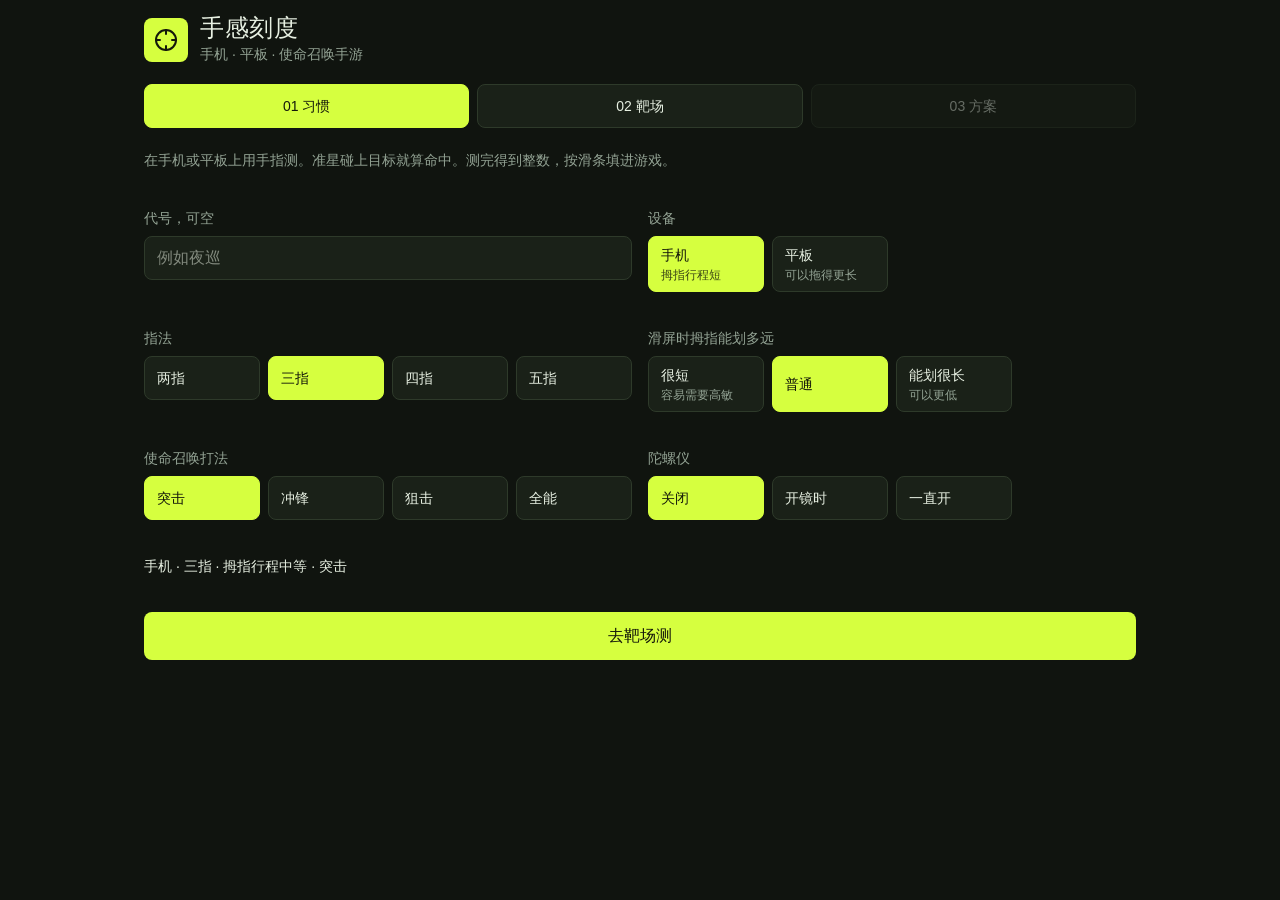
==== 手感刻度-CODM.html @ c1627a58 "Add updated mobile app and sanitized source" ====
<!doctype html><html lang="zh-CN"><head><meta charset="utf-8"><meta name="viewport" content="width=device-width, initial-scale=1, viewport-fit=cover"><meta name="theme-color" content="#10140f"><meta name="format-detection" content="telephone=no"><meta name="apple-mobile-web-app-capable" content="yes"><meta name="mobile-web-app-capable" content="yes"><title>手感刻度 · 使命召唤手游</title><style>html,body{background:#10140f;color:#e7f0e2;font-family:system-ui,-apple-system,"PingFang SC","Microsoft YaHei",sans-serif}
/*! tailwindcss v4.3.3 | MIT License | https://tailwindcss.com */
@supports (((-webkit-hyphens:none)) and (not (margin-trim:inline))) or ((-moz-orient:inline) and (not (color:rgb(from red r g b)))){*,:before,:after{--tw-rotate-x:initial;--tw-rotate-y:initial;--tw-rotate-z:initial;--tw-skew-x:initial;--tw-skew-y:initial;--tw-space-y-reverse:0;--tw-border-style:solid;--tw-leading:initial;--tw-font-weight:initial;--tw-tracking:initial;--tw-ordinal:initial;--tw-slashed-zero:initial;--tw-numeric-figure:initial;--tw-numeric-spacing:initial;--tw-numeric-fraction:initial;--tw-blur:initial;--tw-brightness:initial;--tw-contrast:initial;--tw-grayscale:initial;--tw-hue-rotate:initial;--tw-invert:initial;--tw-opacity:initial;--tw-saturate:initial;--tw-sepia:initial;--tw-drop-shadow:initial;--tw-drop-shadow-color:initial;--tw-drop-shadow-alpha:100%;--tw-drop-shadow-size:initial;--tw-outline-style:solid}::-ms-backdrop{--tw-rotate-x:initial;--tw-rotate-y:initial;--tw-rotate-z:initial;--tw-skew-x:initial;--tw-skew-y:initial;--tw-space-y-reverse:0;--tw-border-style:solid;--tw-leading:initial;--tw-font-weight:initial;--tw-tracking:initial;--tw-ordinal:initial;--tw-slashed-zero:initial;--tw-numeric-figure:initial;--tw-numeric-spacing:initial;--tw-numeric-fraction:initial;--tw-blur:initial;--tw-brightness:initial;--tw-contrast:initial;--tw-grayscale:initial;--tw-hue-rotate:initial;--tw-invert:initial;--tw-opacity:initial;--tw-saturate:initial;--tw-sepia:initial;--tw-drop-shadow:initial;--tw-drop-shadow-color:initial;--tw-drop-shadow-alpha:100%;--tw-drop-shadow-size:initial;--tw-outline-style:solid}::backdrop{--tw-rotate-x:initial;--tw-rotate-y:initial;--tw-rotate-z:initial;--tw-skew-x:initial;--tw-skew-y:initial;--tw-space-y-reverse:0;--tw-border-style:solid;--tw-leading:initial;--tw-font-weight:initial;--tw-tracking:initial;--tw-ordinal:initial;--tw-slashed-zero:initial;--tw-numeric-figure:initial;--tw-numeric-spacing:initial;--tw-numeric-fraction:initial;--tw-blur:initial;--tw-brightness:initial;--tw-contrast:initial;--tw-grayscale:initial;--tw-hue-rotate:initial;--tw-invert:initial;--tw-opacity:initial;--tw-saturate:initial;--tw-sepia:initial;--tw-drop-shadow:initial;--tw-drop-shadow-color:initial;--tw-drop-shadow-alpha:100%;--tw-drop-shadow-size:initial;--tw-outline-style:solid}}:root{--font-sans:"Noto Sans SC", "PingFang SC", "Microsoft YaHei", sans-serif;--font-mono:ui-monospace, SFMono-Regular, Menlo, Monaco, Consolas, "Liberation Mono", "Courier New", monospace;--color-red-500:#fb2c36;--color-zinc-50:#fafafa;--color-zinc-400:#9f9fa9;--color-zinc-500:#71717b;--color-zinc-900:#18181b;--color-zinc-950:#09090b;--color-neutral-100:#f5f5f5;--color-neutral-300:#d4d4d4;--color-neutral-700:#404040;--color-neutral-900:#171717;--color-black:#000;--color-white:#fff;--spacing:.25rem;--container-sm:24rem;--container-md:28rem;--container-5xl:64rem;--text-xs:.75rem;--text-xs--line-height:calc(1 / .75);--text-sm:.875rem;--text-sm--line-height:calc(1.25 / .875);--text-base:1rem;--text-base--line-height:calc(1.5 / 1);--text-lg:1.125rem;--text-lg--line-height:calc(1.75 / 1.125);--text-xl:1.25rem;--text-xl--line-height:calc(1.75 / 1.25);--text-2xl:1.5rem;--text-2xl--line-height:calc(2 / 1.5);--text-4xl:2.25rem;--text-4xl--line-height:calc(2.5 / 2.25);--text-5xl:3rem;--text-5xl--line-height:1;--font-weight-medium:500;--font-weight-semibold:600;--tracking-wide:.025em;--radius-md:.5rem;--default-transition-duration:.15s;--default-transition-timing-function:cubic-bezier(.4, 0, .2, 1);--default-font-family:var(--font-sans);--default-mono-font-family:var(--font-mono);--font-display:"Chakra Petch", "Noto Sans SC", "PingFang SC", sans-serif;--color-bg:#10140f;--color-surface:#1a2118;--color-fg:#e7f0e2;--color-muted:#93a394;--color-primary:#d6ff3f;--color-primary-fg:#14180a;--color-accent:#ff5a36;--color-border:#2e3a2a}@supports (color:color(display-p3 0 0 0)){:root{--color-red-500:color(display-p3 .903738 .262579 .253307);--color-zinc-50:color(display-p3 .980256 .980256 .980256);--color-zinc-400:color(display-p3 .622604 .622563 .659842);--color-zinc-500:color(display-p3 .442983 .442931 .480324);--color-zinc-900:color(display-p3 .0937957 .093793 .104806);--color-zinc-950:color(display-p3 .0353716 .0353595 .0435539);--color-neutral-100:color(display-p3 .960587 .960587 .960587);--color-neutral-300:color(display-p3 .831444 .831444 .831444);--color-neutral-700:color(display-p3 .250471 .250471 .250471);--color-neutral-900:color(display-p3 .0905274 .0905274 .0905274)}}@supports (color:lab(0% 0 0)){:root{--color-red-500:lab(55.4814% 75.0732 48.8528);--color-zinc-50:lab(98.26% 0 0);--color-zinc-400:lab(65.6464% 1.53494 -5.42429);--color-zinc-500:lab(47.8878% 1.65477 -5.77283);--color-zinc-900:lab(8.30603% .618212 -2.16573);--color-zinc-950:lab(2.51107% .242703 -.886115);--color-neutral-100:lab(96.52% -.0000596046 0);--color-neutral-300:lab(84.92% 0 0);--color-neutral-700:lab(27.036% 0 0);--color-neutral-900:lab(7.78201% -.0000149012 0)}}:host{--font-sans:"Noto Sans SC", "PingFang SC", "Microsoft YaHei", sans-serif;--font-mono:ui-monospace, SFMono-Regular, Menlo, Monaco, Consolas, "Liberation Mono", "Courier New", monospace;--color-red-500:#fb2c36;--color-zinc-50:#fafafa;--color-zinc-400:#9f9fa9;--color-zinc-500:#71717b;--color-zinc-900:#18181b;--color-zinc-950:#09090b;--color-neutral-100:#f5f5f5;--color-neutral-300:#d4d4d4;--color-neutral-700:#404040;--color-neutral-900:#171717;--color-black:#000;--color-white:#fff;--spacing:.25rem;--container-sm:24rem;--container-md:28rem;--container-5xl:64rem;--text-xs:.75rem;--text-xs--line-height:calc(1 / .75);--text-sm:.875rem;--text-sm--line-height:calc(1.25 / .875);--text-base:1rem;--text-base--line-height:calc(1.5 / 1);--text-lg:1.125rem;--text-lg--line-height:calc(1.75 / 1.125);--text-xl:1.25rem;--text-xl--line-height:calc(1.75 / 1.25);--text-2xl:1.5rem;--text-2xl--line-height:calc(2 / 1.5);--text-4xl:2.25rem;--text-4xl--line-height:calc(2.5 / 2.25);--text-5xl:3rem;--text-5xl--line-height:1;--font-weight-medium:500;--font-weight-semibold:600;--tracking-wide:.025em;--radius-md:.5rem;--default-transition-duration:.15s;--default-transition-timing-function:cubic-bezier(.4, 0, .2, 1);--default-font-family:var(--font-sans);--default-mono-font-family:var(--font-mono);--font-display:"Chakra Petch", "Noto Sans SC", "PingFang SC", sans-serif;--color-bg:#10140f;--color-surface:#1a2118;--color-fg:#e7f0e2;--color-muted:#93a394;--color-primary:#d6ff3f;--color-primary-fg:#14180a;--color-accent:#ff5a36;--color-border:#2e3a2a}@supports (color:color(display-p3 0 0 0)){:host{--color-red-500:color(display-p3 .903738 .262579 .253307);--color-zinc-50:color(display-p3 .980256 .980256 .980256);--color-zinc-400:color(display-p3 .622604 .622563 .659842);--color-zinc-500:color(display-p3 .442983 .442931 .480324);--color-zinc-900:color(display-p3 .0937957 .093793 .104806);--color-zinc-950:color(display-p3 .0353716 .0353595 .0435539);--color-neutral-100:color(display-p3 .960587 .960587 .960587);--color-neutral-300:color(display-p3 .831444 .831444 .831444);--color-neutral-700:color(display-p3 .250471 .250471 .250471);--color-neutral-900:color(display-p3 .0905274 .0905274 .0905274)}}@supports (color:lab(0% 0 0)){:host{--color-red-500:lab(55.4814% 75.0732 48.8528);--color-zinc-50:lab(98.26% 0 0);--color-zinc-400:lab(65.6464% 1.53494 -5.42429);--color-zinc-500:lab(47.8878% 1.65477 -5.77283);--color-zinc-900:lab(8.30603% .618212 -2.16573);--color-zinc-950:lab(2.51107% .242703 -.886115);--color-neutral-100:lab(96.52% -.0000596046 0);--color-neutral-300:lab(84.92% 0 0);--color-neutral-700:lab(27.036% 0 0);--color-neutral-900:lab(7.78201% -.0000149012 0)}}*,:after,:before{box-sizing:border-box;border:0 solid;margin:0;padding:0}::-ms-backdrop{box-sizing:border-box;border:0 solid;margin:0;padding:0}::backdrop{box-sizing:border-box;border:0 solid;margin:0;padding:0}::-webkit-file-upload-button{box-sizing:border-box;border:0 solid;margin:0;padding:0}::-ms-browse{box-sizing:border-box;border:0 solid;margin:0;padding:0}::file-selector-button{box-sizing:border-box;border:0 solid;margin:0;padding:0}html{-webkit-text-size-adjust:100%;-moz-tab-size:4;tab-size:4;line-height:1.5;font-family:var(--default-font-family,-apple-system, BlinkMacSystemFont, "Segoe UI", Roboto, "Helvetica Neue", "Noto Sans", Arial, sans-serif, "Apple Color Emoji", "Segoe UI Emoji", "Segoe UI Symbol", "Noto Color Emoji");font-feature-settings:var(--default-font-feature-settings,normal);font-variation-settings:var(--default-font-variation-settings,normal);-webkit-tap-highlight-color:transparent}:host{-webkit-text-size-adjust:100%;-moz-tab-size:4;tab-size:4;line-height:1.5;font-family:var(--default-font-family,-apple-system, BlinkMacSystemFont, "Segoe UI", Roboto, "Helvetica Neue", "Noto Sans", Arial, sans-serif, "Apple Color Emoji", "Segoe UI Emoji", "Segoe UI Symbol", "Noto Color Emoji");font-feature-settings:var(--default-font-feature-settings,normal);font-variation-settings:var(--default-font-variation-settings,normal);-webkit-tap-highlight-color:transparent}hr{height:0;color:inherit;border-top-width:1px}abbr:where([title]){-webkit-text-decoration:underline dotted;text-decoration:underline dotted}h1,h2,h3,h4,h5,h6{font-size:inherit;font-weight:inherit}a{color:inherit;-webkit-text-decoration:inherit;-webkit-text-decoration:inherit;-webkit-text-decoration:inherit;-webkit-text-decoration:inherit;text-decoration:inherit}b,strong{font-weight:bolder}code,kbd,samp,pre{font-family:var(--default-mono-font-family,ui-monospace, SFMono-Regular, Menlo, Monaco, Consolas, "Liberation Mono", "Courier New", monospace);font-feature-settings:var(--default-mono-font-feature-settings,normal);font-variation-settings:var(--default-mono-font-variation-settings,normal);font-size:1em}small{font-size:80%}sub,sup{vertical-align:baseline;font-size:75%;line-height:0;position:relative}sub{bottom:-.25em}sup{top:-.5em}table{text-indent:0;border-color:inherit;border-collapse:collapse}:-moz-focusring:where(:not(iframe)){outline:auto}progress{vertical-align:baseline}summary{display:list-item}ol,ul,menu{list-style:none}img,svg,video,canvas,audio,iframe,embed,object{vertical-align:middle;display:block}img,video{max-width:100%;height:auto}button,input,select,optgroup,textarea{font:inherit;font-feature-settings:inherit;font-variation-settings:inherit;letter-spacing:inherit;color:inherit;opacity:1;background-color:transparent;border-radius:0}::-webkit-file-upload-button{font:inherit;font-feature-settings:inherit;font-variation-settings:inherit;letter-spacing:inherit;color:inherit;opacity:1;background-color:transparent;border-radius:0}::-ms-browse{font:inherit;font-feature-settings:inherit;font-variation-settings:inherit;letter-spacing:inherit;color:inherit;opacity:1;background-color:transparent;border-radius:0}::file-selector-button{font:inherit;font-feature-settings:inherit;font-variation-settings:inherit;letter-spacing:inherit;color:inherit;opacity:1;background-color:transparent;border-radius:0}:where(select:-webkit-any([multiple],[size])) optgroup{font-weight:bolder}:where(select:-moz-any([multiple],[size])) optgroup{font-weight:bolder}:where(select:is([multiple],[size])) optgroup{font-weight:bolder}:where(select:-webkit-any([multiple],[size])) optgroup option:not(:-webkit-any(:lang(ae),:lang(ar),:lang(arc),:lang(bcc),:lang(bqi),:lang(ckb),:lang(dv),:lang(fa),:lang(glk),:lang(he),:lang(ku),:lang(mzn),:lang(nqo),:lang(pnb),:lang(ps),:lang(sd),:lang(ug),:lang(ur),:lang(yi))){padding-left:20px}:where(select:-moz-any([multiple],[size])) optgroup option:not(:-moz-any(:lang(ae),:lang(ar),:lang(arc),:lang(bcc),:lang(bqi),:lang(ckb),:lang(dv),:lang(fa),:lang(glk),:lang(he),:lang(ku),:lang(mzn),:lang(nqo),:lang(pnb),:lang(ps),:lang(sd),:lang(ug),:lang(ur),:lang(yi))){padding-left:20px}:where(select:is([multiple],[size])) optgroup option:not(:is(:lang(ae),:lang(ar),:lang(arc),:lang(bcc),:lang(bqi),:lang(ckb),:lang(dv),:lang(fa),:lang(glk),:lang(he),:lang(ku),:lang(mzn),:lang(nqo),:lang(pnb),:lang(ps),:lang(sd),:lang(ug),:lang(ur),:lang(yi))){padding-left:20px}:where(select:-webkit-any([multiple],[size])) optgroup option:-webkit-any(:lang(ae),:lang(ar),:lang(arc),:lang(bcc),:lang(bqi),:lang(ckb),:lang(dv),:lang(fa),:lang(glk),:lang(he),:lang(ku),:lang(mzn),:lang(nqo),:lang(pnb),:lang(ps),:lang(sd),:lang(ug),:lang(ur),:lang(yi)){padding-right:20px}:where(select:-moz-any([multiple],[size])) optgroup option:-moz-any(:lang(ae),:lang(ar),:lang(arc),:lang(bcc),:lang(bqi),:lang(ckb),:lang(dv),:lang(fa),:lang(glk),:lang(he),:lang(ku),:lang(mzn),:lang(nqo),:lang(pnb),:lang(ps),:lang(sd),:lang(ug),:lang(ur),:lang(yi)){padding-right:20px}:where(select:is([multiple],[size])) optgroup option:is(:lang(ae),:lang(ar),:lang(arc),:lang(bcc),:lang(bqi),:lang(ckb),:lang(dv),:lang(fa),:lang(glk),:lang(he),:lang(ku),:lang(mzn),:lang(nqo),:lang(pnb),:lang(ps),:lang(sd),:lang(ug),:lang(ur),:lang(yi)){padding-right:20px}:not(:-webkit-any(:lang(ae),:lang(ar),:lang(arc),:lang(bcc),:lang(bqi),:lang(ckb),:lang(dv),:lang(fa),:lang(glk),:lang(he),:lang(ku),:lang(mzn),:lang(nqo),:lang(pnb),:lang(ps),:lang(sd),:lang(ug),:lang(ur),:lang(yi)))::-webkit-file-upload-button{margin-right:4px}:not(:-moz-any(:lang(ae),:lang(ar),:lang(arc),:lang(bcc),:lang(bqi),:lang(ckb),:lang(dv),:lang(fa),:lang(glk),:lang(he),:lang(ku),:lang(mzn),:lang(nqo),:lang(pnb),:lang(ps),:lang(sd),:lang(ug),:lang(ur),:lang(yi)))::file-selector-button{margin-right:4px}:not(:is(:lang(ae),:lang(ar),:lang(arc),:lang(bcc),:lang(bqi),:lang(ckb),:lang(dv),:lang(fa),:lang(glk),:lang(he),:lang(ku),:lang(mzn),:lang(nqo),:lang(pnb),:lang(ps),:lang(sd),:lang(ug),:lang(ur),:lang(yi)))::-ms-browse{margin-right:4px}:not(:is(:lang(ae),:lang(ar),:lang(arc),:lang(bcc),:lang(bqi),:lang(ckb),:lang(dv),:lang(fa),:lang(glk),:lang(he),:lang(ku),:lang(mzn),:lang(nqo),:lang(pnb),:lang(ps),:lang(sd),:lang(ug),:lang(ur),:lang(yi)))::file-selector-button{margin-right:4px}:-webkit-any(:lang(ae),:lang(ar),:lang(arc),:lang(bcc),:lang(bqi),:lang(ckb),:lang(dv),:lang(fa),:lang(glk),:lang(he),:lang(ku),:lang(mzn),:lang(nqo),:lang(pnb),:lang(ps),:lang(sd),:lang(ug),:lang(ur),:lang(yi))::-webkit-file-upload-button{margin-left:4px}:-moz-any(:lang(ae),:lang(ar),:lang(arc),:lang(bcc),:lang(bqi),:lang(ckb),:lang(dv),:lang(fa),:lang(glk),:lang(he),:lang(ku),:lang(mzn),:lang(nqo),:lang(pnb),:lang(ps),:lang(sd),:lang(ug),:lang(ur),:lang(yi))::file-selector-button{margin-left:4px}:is(:lang(ae),:lang(ar),:lang(arc),:lang(bcc),:lang(bqi),:lang(ckb),:lang(dv),:lang(fa),:lang(glk),:lang(he),:lang(ku),:lang(mzn),:lang(nqo),:lang(pnb),:lang(ps),:lang(sd),:lang(ug),:lang(ur),:lang(yi))::-ms-browse{margin-left:4px}:is(:lang(ae),:lang(ar),:lang(arc),:lang(bcc),:lang(bqi),:lang(ckb),:lang(dv),:lang(fa),:lang(glk),:lang(he),:lang(ku),:lang(mzn),:lang(nqo),:lang(pnb),:lang(ps),:lang(sd),:lang(ug),:lang(ur),:lang(yi))::file-selector-button{margin-left:4px}::-ms-input-placeholder{opacity:1}::placeholder{opacity:1}@supports (not ((-webkit-appearance:-apple-pay-button))) or (contain-intrinsic-size:1px){::-ms-input-placeholder{color:currentColor}::placeholder{color:currentColor}@supports (color:color-mix(in lab, red, red)){::-ms-input-placeholder{color:color-mix(in oklab, currentcolor 50%, transparent)}::placeholder{color:color-mix(in oklab, currentcolor 50%, transparent)}}}textarea{resize:vertical}::-webkit-search-decoration{-webkit-appearance:none}::-webkit-date-and-time-value{min-height:1lh;text-align:inherit}::-webkit-datetime-edit{display:inline-flex}::-webkit-datetime-edit-fields-wrapper{padding:0}::-webkit-datetime-edit{padding-top:0;padding-bottom:0}::-webkit-datetime-edit-year-field{padding-top:0;padding-bottom:0}::-webkit-datetime-edit-month-field{padding-top:0;padding-bottom:0}::-webkit-datetime-edit-day-field{padding-top:0;padding-bottom:0}::-webkit-datetime-edit-hour-field{padding-top:0;padding-bottom:0}::-webkit-datetime-edit-minute-field{padding-top:0;padding-bottom:0}::-webkit-datetime-edit-second-field{padding-top:0;padding-bottom:0}::-webkit-datetime-edit-millisecond-field{padding-top:0;padding-bottom:0}::-webkit-datetime-edit-meridiem-field{padding-top:0;padding-bottom:0}::-webkit-calendar-picker-indicator{line-height:1}:-moz-ui-invalid{box-shadow:none}button{-webkit-appearance:button;-moz-appearance:button;-ms-appearance:button;appearance:button}input:where([type=button],[type=reset],[type=submit]){-webkit-appearance:button;-moz-appearance:button;-ms-appearance:button;appearance:button}::-webkit-file-upload-button{-webkit-appearance:button;-moz-appearance:button;-ms-appearance:button;appearance:button}::-ms-browse{-webkit-appearance:button;-moz-appearance:button;-ms-appearance:button;appearance:button}::file-selector-button{-webkit-appearance:button;-moz-appearance:button;-ms-appearance:button;appearance:button}::-webkit-inner-spin-button{height:auto}::-webkit-outer-spin-button{height:auto}[hidden]:where(:not([hidden=until-found])){display:none!important}button:not(:disabled),[role=button]:not(:disabled){cursor:pointer}html,body{background:var(--color-bg);color:var(--color-fg);font-family:var(--font-sans)}body{min-height:100vh}.pb-safe{padding-bottom:max(1.25rem, env(safe-area-inset-bottom))}.pt-safe{padding-top:max(1rem, env(safe-area-inset-top))}::-moz-selection{background:var(--color-primary);color:var(--color-primary-fg)}::selection{background:var(--color-primary);color:var(--color-primary-fg)}.collapse{visibility:collapse}.visible{visibility:visible}.absolute{position:absolute}.fixed{position:fixed}.relative{position:relative}.static{position:static}.inset-0{top:0;bottom:0;left:0;right:0}.z-40{z-index:40}.container{width:100%}@media (min-width:40rem){.container{max-width:40rem}}@media (min-width:48rem){.container{max-width:48rem}}@media (min-width:64rem){.container{max-width:64rem}}@media (min-width:80rem){.container{max-width:80rem}}@media (min-width:96rem){.container{max-width:96rem}}.mx-auto{margin-left:auto;margin-right:auto}.mt-0\.5{margin-top:calc(var(--spacing) * .5)}.mt-1{margin-top:var(--spacing)}.mt-2{margin-top:calc(var(--spacing) * 2)}.mt-3{margin-top:calc(var(--spacing) * 3)}.mt-4{margin-top:calc(var(--spacing) * 4)}.mt-5{margin-top:calc(var(--spacing) * 5)}.mb-2{margin-bottom:calc(var(--spacing) * 2)}.block{display:block}.flex{display:flex}.grid{display:grid}.hidden{display:none}.inline{display:inline}.inline-block{display:inline-block}.inline-flex{display:inline-flex}.table{display:table}.size-4{width:calc(var(--spacing) * 4);height:calc(var(--spacing) * 4)}.size-5{width:calc(var(--spacing) * 5);height:calc(var(--spacing) * 5)}.size-6{width:calc(var(--spacing) * 6);height:calc(var(--spacing) * 6)}.size-10{width:calc(var(--spacing) * 10);height:calc(var(--spacing) * 10)}.size-11{width:calc(var(--spacing) * 11);height:calc(var(--spacing) * 11)}.h-1{height:var(--spacing)}.h-8{height:calc(var(--spacing) * 8)}.h-11{height:calc(var(--spacing) * 11)}.h-12{height:calc(var(--spacing) * 12)}.h-full{height:100%}.max-h-full{max-height:100%}.min-h-0{min-height:0}.min-h-11{min-height:calc(var(--spacing) * 11)}.min-h-12{min-height:calc(var(--spacing) * 12)}.min-h-screen{min-height:100vh}.w-8{width:calc(var(--spacing) * 8)}.w-20{width:calc(var(--spacing) * 20)}.w-full{width:100%}.max-w-5xl{max-width:var(--container-5xl)}.max-w-md{max-width:var(--container-md)}.max-w-sm{max-width:var(--container-sm)}.min-w-0{min-width:0}.flex-1{flex:1}.shrink-0{flex-shrink:0}.origin-left{transform-origin:0}.transform{transform:var(--tw-rotate-x,) var(--tw-rotate-y,) var(--tw-rotate-z,) var(--tw-skew-x,) var(--tw-skew-y,)}.cursor-pointer{cursor:pointer}.touch-none{touch-action:none}.resize{resize:both}.grid-cols-1{grid-template-columns:repeat(1,minmax(0,1fr))}.grid-cols-2{grid-template-columns:repeat(2,minmax(0,1fr))}.grid-cols-3{grid-template-columns:repeat(3,minmax(0,1fr))}.flex-col{flex-direction:column}.place-items-center{align-items:center;justify-items:center}.items-center{align-items:center}.items-end{align-items:flex-end}.justify-between{justify-content:space-between}.justify-center{justify-content:center}.gap-2{gap:calc(var(--spacing) * 2)}.gap-3{gap:calc(var(--spacing) * 3)}.gap-4{gap:calc(var(--spacing) * 4)}:where(.space-y-1>:not(:last-child)){--tw-space-y-reverse:0;margin-top:calc(var(--spacing) * var(--tw-space-y-reverse));margin-bottom:calc(var(--spacing) * calc(1 - var(--tw-space-y-reverse)))}:where(.space-y-2>:not(:last-child)){--tw-space-y-reverse:0;margin-top:calc(calc(var(--spacing) * 2) * var(--tw-space-y-reverse));margin-bottom:calc(calc(var(--spacing) * 2) * calc(1 - var(--tw-space-y-reverse)))}:where(.space-y-4>:not(:last-child)){--tw-space-y-reverse:0;margin-top:calc(calc(var(--spacing) * 4) * var(--tw-space-y-reverse));margin-bottom:calc(calc(var(--spacing) * 4) * calc(1 - var(--tw-space-y-reverse)))}:where(.space-y-5>:not(:last-child)){--tw-space-y-reverse:0;margin-top:calc(calc(var(--spacing) * 5) * var(--tw-space-y-reverse));margin-bottom:calc(calc(var(--spacing) * 5) * calc(1 - var(--tw-space-y-reverse)))}.overflow-hidden{overflow:hidden}.overflow-y-auto{overflow-y:auto}.rounded-full{border-radius:2147483647px}.rounded-md{border-radius:var(--radius-md)}.border{border-style:var(--tw-border-style);border-width:1px}.border-b{border-bottom-style:var(--tw-border-style);border-bottom-width:1px}.border-accent{border-color:var(--color-accent)}.border-border{border-color:var(--color-border)}.border-neutral-300{border-color:var(--color-neutral-300)}.border-primary{border-color:var(--color-primary)}.bg-bg{background-color:var(--color-bg)}.bg-bg\/80{background-color:rgba(16,20,15,.8)}@supports (color:color-mix(in lab, red, red)){.bg-bg\/80{background-color:color-mix(in oklab, var(--color-bg) 80%, transparent)}}.bg-black\/10{background-color:rgba(0,0,0,.1)}@supports (color:color-mix(in lab, red, red)){.bg-black\/10{background-color:color-mix(in oklab, var(--color-black) 10%, transparent)}}.bg-primary{background-color:var(--color-primary)}.bg-surface{background-color:var(--color-surface)}.bg-transparent{background-color:transparent}.bg-zinc-50{background-color:var(--color-zinc-50)}.object-cover{object-fit:cover}.p-3{padding:calc(var(--spacing) * 3)}.p-4{padding:calc(var(--spacing) * 4)}.px-2{padding-inline:calc(var(--spacing) * 2)}.px-3{padding-inline:calc(var(--spacing) * 3)}.px-4{padding-inline:calc(var(--spacing) * 4)}.px-5{padding-inline:calc(var(--spacing) * 5)}.px-6{padding-inline:calc(var(--spacing) * 6)}.py-2{padding-block:calc(var(--spacing) * 2)}.py-3{padding-block:calc(var(--spacing) * 3)}.pt-2{padding-top:calc(var(--spacing) * 2)}.pt-4{padding-top:calc(var(--spacing) * 4)}.pb-2{padding-bottom:calc(var(--spacing) * 2)}.text-center{text-align:center}.text-left{text-align:left}.text-right{text-align:right}.font-display{font-family:var(--font-display)}.text-2xl{font-size:var(--text-2xl);line-height:var(--tw-leading,var(--text-2xl--line-height))}.text-4xl{font-size:var(--text-4xl);line-height:var(--tw-leading,var(--text-4xl--line-height))}.text-base{font-size:var(--text-base);line-height:var(--tw-leading,var(--text-base--line-height))}.text-lg{font-size:var(--text-lg);line-height:var(--tw-leading,var(--text-lg--line-height))}.text-sm{font-size:var(--text-sm);line-height:var(--tw-leading,var(--text-sm--line-height))}.text-xl{font-size:var(--text-xl);line-height:var(--tw-leading,var(--text-xl--line-height))}.text-xs{font-size:var(--text-xs);line-height:var(--tw-leading,var(--text-xs--line-height))}.leading-5{--tw-leading:calc(var(--spacing) * 5);line-height:calc(var(--spacing) * 5)}.leading-6{--tw-leading:calc(var(--spacing) * 6);line-height:calc(var(--spacing) * 6)}.leading-none{--tw-leading:1;line-height:1}.font-medium{--tw-font-weight:var(--font-weight-medium);font-weight:var(--font-weight-medium)}.font-semibold{--tw-font-weight:var(--font-weight-semibold);font-weight:var(--font-weight-semibold)}.tracking-wide{--tw-tracking:var(--tracking-wide);letter-spacing:var(--tracking-wide)}.break-words{overflow-wrap:break-word}.whitespace-pre-wrap{white-space:pre-wrap}.text-accent{color:var(--color-accent)}.text-fg{color:var(--color-fg)}.text-muted{color:var(--color-muted)}.text-primary{color:var(--color-primary)}.text-primary-fg{color:var(--color-primary-fg)}.text-primary-fg\/80{color:rgba(20,24,10,.8)}@supports (color:color-mix(in lab, red, red)){.text-primary-fg\/80{color:color-mix(in oklab, var(--color-primary-fg) 80%, transparent)}}.text-red-500{color:var(--color-red-500)}.text-zinc-500{color:var(--color-zinc-500)}.text-zinc-900{color:var(--color-zinc-900)}.tabular-nums{--tw-numeric-spacing:tabular-nums;font-variant-numeric:var(--tw-ordinal,) var(--tw-slashed-zero,) var(--tw-numeric-figure,) var(--tw-numeric-spacing,) var(--tw-numeric-fraction,)}.underline-offset-4{text-underline-offset:4px}.accent-primary{accent-color:var(--color-primary)}.opacity-40{opacity:.4}.opacity-70{opacity:.7}.blur{--tw-blur:blur(8px);filter:var(--tw-blur,) var(--tw-brightness,) var(--tw-contrast,) var(--tw-grayscale,) var(--tw-hue-rotate,) var(--tw-invert,) var(--tw-saturate,) var(--tw-sepia,) var(--tw-drop-shadow,)}.filter\!{filter:var(--tw-blur,) var(--tw-brightness,) var(--tw-contrast,) var(--tw-grayscale,) var(--tw-hue-rotate,) var(--tw-invert,) var(--tw-saturate,) var(--tw-sepia,) var(--tw-drop-shadow,)!important}.transition{transition-property:color,background-color,border-color,outline-color,-webkit-text-decoration-color,text-decoration-color,fill,stroke,--tw-gradient-from,--tw-gradient-via,--tw-gradient-to,opacity,box-shadow,transform,translate,scale,rotate,filter,-webkit-backdrop-filter,backdrop-filter,display,content-visibility,overlay,pointer-events;transition-timing-function:var(--tw-ease,var(--default-transition-timing-function));transition-duration:var(--tw-duration,var(--default-transition-duration))}.transition-colors{transition-property:color,background-color,border-color,outline-color,-webkit-text-decoration-color,text-decoration-color,fill,stroke,--tw-gradient-from,--tw-gradient-via,--tw-gradient-to;transition-timing-function:var(--tw-ease,var(--default-transition-timing-function));transition-duration:var(--tw-duration,var(--default-transition-duration))}.outline-none{--tw-outline-style:none;outline-style:none}.select-none{-webkit-user-select:none;-moz-user-select:none;-ms-user-select:none;user-select:none}@media (hover:hover){.hover\:border-primary:hover{border-color:var(--color-primary)}.hover\:bg-neutral-100:hover{background-color:var(--color-neutral-100)}.hover\:bg-primary\/90:hover{background-color:rgba(214,255,63,.9)}@supports (color:color-mix(in lab, red, red)){.hover\:bg-primary\/90:hover{background-color:color-mix(in oklab, var(--color-primary) 90%, transparent)}}.hover\:bg-surface:hover{background-color:var(--color-surface)}.hover\:underline:hover{-webkit-text-decoration-line:underline;text-decoration-line:underline}}.focus\:border-primary:focus{border-color:var(--color-primary)}.focus-visible\:outline-2:focus-visible{outline-style:var(--tw-outline-style);outline-width:2px}.focus-visible\:outline-offset-2:focus-visible{outline-offset:2px}.focus-visible\:outline-primary:focus-visible{outline-color:var(--color-primary)}.disabled\:pointer-events-none:disabled{pointer-events:none}.disabled\:cursor-wait:disabled{cursor:wait}.disabled\:no-underline:disabled{-webkit-text-decoration-line:none;text-decoration-line:none}.disabled\:opacity-40:disabled{opacity:.4}@media (min-width:40rem){.sm\:grid-cols-2{grid-template-columns:repeat(2,minmax(0,1fr))}.sm\:items-center{align-items:center}.sm\:text-5xl{font-size:var(--text-5xl);line-height:var(--tw-leading,var(--text-5xl--line-height))}}@media (min-width:48rem){.md\:grid-cols-4{grid-template-columns:repeat(4,minmax(0,1fr))}}@media (prefers-color-scheme:dark){.dark\:border-neutral-700{border-color:var(--color-neutral-700)}.dark\:bg-white\/20{background-color:rgba(255,255,255,.2)}@supports (color:color-mix(in lab, red, red)){.dark\:bg-white\/20{background-color:color-mix(in oklab, var(--color-white) 20%, transparent)}}.dark\:bg-zinc-950{background-color:var(--color-zinc-950)}.dark\:text-zinc-50{color:var(--color-zinc-50)}.dark\:text-zinc-400{color:var(--color-zinc-400)}@media (hover:hover){.dark\:hover\:bg-neutral-900:hover{background-color:var(--color-neutral-900)}}}.app-shell,.range-shell{padding-left:max(1rem, env(safe-area-inset-left));padding-right:max(1rem, env(safe-area-inset-right))}.range-shell{height:100dvh}.range-shell .range-header,.range-shell .range-progress,.range-shell .range-hits{padding-left:0;padding-right:0}.range-shell canvas{display:block}.result-grid{gap:.75rem;display:grid}@media (orientation:landscape) and (min-width:640px){.habit-layout{grid-template-columns:repeat(2,minmax(0,1fr));gap:1rem;display:grid}.habit-layout>*{margin-top:0}.habit-layout>p,.habit-layout>button{grid-column:1/-1}.result-grid{grid-template-columns:repeat(2,minmax(0,1fr))}}@media (orientation:landscape) and (max-height:500px){.app-shell{padding-top:max(.5rem, env(safe-area-inset-top))}.step-nav{margin-top:.75rem}.range-shell{padding-top:max(.25rem, env(safe-area-inset-top))}.range-header{padding-top:0;padding-bottom:.25rem}.range-hits{padding-top:.25rem;padding-bottom:max(.25rem, env(safe-area-inset-bottom))}}@property --tw-rotate-x{syntax:"*";inherits:false}@property --tw-rotate-y{syntax:"*";inherits:false}@property --tw-rotate-z{syntax:"*";inherits:false}@property --tw-skew-x{syntax:"*";inherits:false}@property --tw-skew-y{syntax:"*";inherits:false}@property --tw-space-y-reverse{syntax:"*";inherits:false;initial-value:0}@property --tw-border-style{syntax:"*";inherits:false;initial-value:solid}@property --tw-leading{syntax:"*";inherits:false}@property --tw-font-weight{syntax:"*";inherits:false}@property --tw-tracking{syntax:"*";inherits:false}@property --tw-ordinal{syntax:"*";inherits:false}@property --tw-slashed-zero{syntax:"*";inherits:false}@property --tw-numeric-figure{syntax:"*";inherits:false}@property --tw-numeric-spacing{syntax:"*";inherits:false}@property --tw-numeric-fraction{syntax:"*";inherits:false}@property --tw-blur{syntax:"*";inherits:false}@property --tw-brightness{syntax:"*";inherits:false}@property --tw-contrast{syntax:"*";inherits:false}@property --tw-grayscale{syntax:"*";inherits:false}@property --tw-hue-rotate{syntax:"*";inherits:false}@property --tw-invert{syntax:"*";inherits:false}@property --tw-opacity{syntax:"*";inherits:false}@property --tw-saturate{syntax:"*";inherits:false}@property --tw-sepia{syntax:"*";inherits:false}@property --tw-drop-shadow{syntax:"*";inherits:false}@property --tw-drop-shadow-color{syntax:"*";inherits:false}@property --tw-drop-shadow-alpha{syntax:"<percentage>";inherits:false;initial-value:100%}@property --tw-drop-shadow-size{syntax:"*";inherits:false}@property --tw-outline-style{syntax:"*";inherits:false;initial-value:solid}
/*$vite$:1*/</style></head><body><div id="root"></div><noscript><p style="padding:16px;color:#e7f0e2">需要开启 JavaScript 才能使用本工具。</p></noscript><script>(function(){
/* 1. Vite lib 构建未替换 process.env.NODE_ENV，浏览器里 process 未定义会直接白屏 */
window.process={env:{NODE_ENV:"production"}};
/* 2. iOS Safari / 部分安卓 WebView 的 file:// 下 localStorage 会抛 SecurityError */
(function(){
  var ok=false,mem={};
  try{var k="__kedu_probe__";window.localStorage.setItem(k,"1");window.localStorage.removeItem(k);ok=true}catch(e){}
  if(!ok){
    var s={getItem:function(n){return Object.prototype.hasOwnProperty.call(mem,n)?mem[n]:null},
      setItem:function(n,v){mem[n]=String(v)},removeItem:function(n){delete mem[n]},clear:function(){mem={}},
      key:function(i){return Object.keys(mem)[i]||null},get length(){return Object.keys(mem).length}};
    try{Object.defineProperty(window,"localStorage",{value:s,configurable:true})}catch(e){}
  }
})();
/* 3. 任何原因导致白屏时，显示可见错误而不是空白 */
var firstError="";
window.addEventListener("error",function(e){if(!firstError)firstError=e.message||"脚本错误"});
window.addEventListener("unhandledrejection",function(e){if(!firstError)firstError=String((e.reason&&e.reason.message)||e.reason||"Promise 错误")});
function fail(msg){
  var d=document.createElement("div");
  d.style.cssText="position:fixed;z-index:99999;left:12px;right:12px;top:12px;padding:14px;border-radius:10px;background:#3a1414;color:#fff;font:14px/1.6 -apple-system,system-ui,sans-serif;white-space:pre-wrap;word-break:break-all";
  d.textContent="页面加载失败："+msg+"\n请用系统浏览器打开本文件，或改用局域网/在线地址访问。";
  document.body.appendChild(d);
}
window.addEventListener("load",function(){setTimeout(function(){
  var r=document.getElementById("root");
  if(r&&!r.children.length)fail(firstError||"脚本未执行（页面未渲染）");
},1500)});
})();</script><script>(function(){var e=Object.create,t=Object.defineProperty,n=Object.getOwnPropertyDescriptor,r=Object.getOwnPropertyNames,i=Object.getPrototypeOf,a=Object.prototype.hasOwnProperty,o=(e,t)=>()=>(t||(e((t={exports:{}}).exports,t),e=null),t.exports),s=(e,i,o,s)=>{if(i&&typeof i==`object`||typeof i==`function`)for(var c=r(i),l=0,u=c.length,d;l<u;l++)d=c[l],!a.call(e,d)&&d!==o&&t(e,d,{get:(e=>i[e]).bind(null,d),enumerable:!(s=n(i,d))||s.enumerable});return e},c=(n,r,o)=>(o=n==null?{}:e(i(n)),s(r||!n||!n.__esModule||!a.call(n,`default`)?t(o,`default`,{value:n,enumerable:!0}):o,n)),l=o((e=>{var t=Symbol.for(`react.transitional.element`),n=Symbol.for(`react.portal`),r=Symbol.for(`react.fragment`),i=Symbol.for(`react.strict_mode`),a=Symbol.for(`react.profiler`),o=Symbol.for(`react.consumer`),s=Symbol.for(`react.context`),c=Symbol.for(`react.forward_ref`),l=Symbol.for(`react.suspense`),u=Symbol.for(`react.memo`),d=Symbol.for(`react.lazy`),f=Symbol.for(`react.activity`),p=Symbol.for(`react.view_transition`),m=Symbol.iterator;function h(e){return typeof e!=`object`||!e?null:(e=m&&e[m]||e[`@@iterator`],typeof e==`function`?e:null)}var g={isMounted:function(){return!1},enqueueForceUpdate:function(){},enqueueReplaceState:function(){},enqueueSetState:function(){}},_=Object.assign,v={};function y(e,t,n){this.props=e,this.context=t,this.refs=v,this.updater=n||g}y.prototype.isReactComponent={},y.prototype.setState=function(e,t){if(typeof e!=`object`&&typeof e!=`function`&&e!=null)throw Error(`takes an object of state variables to update or a function which returns an object of state variables.`);this.updater.enqueueSetState(this,e,t,`setState`)},y.prototype.forceUpdate=function(e){this.updater.enqueueForceUpdate(this,e,`forceUpdate`)};function b(){}b.prototype=y.prototype;function ee(e,t,n){this.props=e,this.context=t,this.refs=v,this.updater=n||g}var te=ee.prototype=new b;te.constructor=ee,_(te,y.prototype),te.isPureReactComponent=!0;var x=Array.isArray;function S(){}var C={H:null,A:null,T:null,S:null},ne=Object.prototype.hasOwnProperty;function w(e,n,r){var i=r.ref;return{$$typeof:t,type:e,key:n,ref:i===void 0?null:i,props:r}}function re(e,t){return w(e.type,t,e.props)}function ie(e){return typeof e==`object`&&!!e&&e.$$typeof===t}function ae(e){var t={"=":`=0`,":":`=2`};return`$`+e.replace(/[=:]/g,function(e){return t[e]})}var oe=/\/+/g;function T(e,t){return typeof e==`object`&&e&&e.key!=null?ae(``+e.key):t.toString(36)}function se(e){switch(e.status){case`fulfilled`:return e.value;case`rejected`:throw e.reason;default:switch(typeof e.status==`string`?e.then(S,S):(e.status=`pending`,e.then(function(t){e.status===`pending`&&(e.status=`fulfilled`,e.value=t)},function(t){e.status===`pending`&&(e.status=`rejected`,e.reason=t)})),e.status){case`fulfilled`:return e.value;case`rejected`:throw e.reason}}throw e}function ce(e,r,i,a,o){var s=typeof e;(s===`undefined`||s===`boolean`)&&(e=null);var c=!1;if(e===null)c=!0;else switch(s){case`bigint`:case`string`:case`number`:c=!0;break;case`object`:switch(e.$$typeof){case t:case n:c=!0;break;case d:return c=e._init,ce(c(e._payload),r,i,a,o)}}if(c)return o=o(e),c=a===``?`.`+T(e,0):a,x(o)?(i=``,c!=null&&(i=c.replace(oe,`$&/`)+`/`),ce(o,r,i,``,function(e){return e})):o!=null&&(ie(o)&&(o=re(o,i+(o.key==null||e&&e.key===o.key?``:(``+o.key).replace(oe,`$&/`)+`/`)+c)),r.push(o)),1;c=0;var l=a===``?`.`:a+`:`;if(x(e))for(var u=0;u<e.length;u++)a=e[u],s=l+T(a,u),c+=ce(a,r,i,s,o);else if(u=h(e),typeof u==`function`)for(e=u.call(e),u=0;!(a=e.next()).done;)a=a.value,s=l+T(a,u++),c+=ce(a,r,i,s,o);else if(s===`object`){if(typeof e.then==`function`)return ce(se(e),r,i,a,o);throw r=String(e),Error(`Objects are not valid as a React child (found: `+(r===`[object Object]`?`object with keys {`+Object.keys(e).join(`, `)+`}`:r)+`). If you meant to render a collection of children, use an array instead.`)}return c}function le(e,t,n){if(e==null)return e;var r=[],i=0;return ce(e,r,``,``,function(e){return t.call(n,e,i++)}),r}function ue(e){if(e._status===-1){var t=e._result,n=t();n.then(function(t){(e._status===0||e._status===-1)&&(e._status=1,e._result=t,n.status===void 0&&(n.status=`fulfilled`,n.value=t))},function(t){(e._status===0||e._status===-1)&&(e._status=2,e._result=t,n.status===void 0&&(n.status=`rejected`,n.reason=t))}),e._status===-1&&(e._status=0,e._result=n)}if(e._status===1)return e._result.default;throw e._result}var de=typeof reportError==`function`?reportError:function(e){if(typeof window==`object`&&typeof window.ErrorEvent==`function`){var t=new window.ErrorEvent(`error`,{bubbles:!0,cancelable:!0,message:typeof e==`object`&&e&&typeof e.message==`string`?String(e.message):String(e),error:e});if(!window.dispatchEvent(t))return}else if(typeof process==`object`&&typeof process.emit==`function`){process.emit(`uncaughtException`,e);return}console.error(e)};function fe(e){var t=C.T,n={};n.types=t===null?null:t.types,C.T=n;try{var r=e(),i=C.S;i!==null&&i(n,r),typeof r==`object`&&r&&typeof r.then==`function`&&r.then(S,de)}catch(e){de(e)}finally{t!==null&&n.types!==null&&(t.types=n.types),C.T=t}}function pe(e){var t=C.T;if(t!==null){var n=t.types;n===null?t.types=[e]:n.indexOf(e)===-1&&n.push(e)}else fe(pe.bind(null,e))}var me={map:le,forEach:function(e,t,n){le(e,function(){t.apply(this,arguments)},n)},count:function(e){var t=0;return le(e,function(){t++}),t},toArray:function(e){return le(e,function(e){return e})||[]},only:function(e){if(!ie(e))throw Error(`React.Children.only expected to receive a single React element child.`);return e}};e.Activity=f,e.Children=me,e.Component=y,e.Fragment=r,e.Profiler=a,e.PureComponent=ee,e.StrictMode=i,e.Suspense=l,e.ViewTransition=p,e.__CLIENT_INTERNALS_DO_NOT_USE_OR_WARN_USERS_THEY_CANNOT_UPGRADE=C,e.__COMPILER_RUNTIME={__proto__:null,c:function(e){return C.H.useMemoCache(e)}},e.addTransitionType=pe,e.cache=function(e){return function(){return e.apply(null,arguments)}},e.cacheSignal=function(){return null},e.cloneElement=function(e,t,n){if(e==null)throw Error(`The argument must be a React element, but you passed `+e+`.`);var r=_({},e.props),i=e.key;if(t!=null)for(a in t.key!==void 0&&(i=``+t.key),t)!ne.call(t,a)||a===`key`||a===`__self`||a===`__source`||a===`ref`&&t.ref===void 0||(r[a]=t[a]);var a=arguments.length-2;if(a===1)r.children=n;else if(1<a){for(var o=Array(a),s=0;s<a;s++)o[s]=arguments[s+2];r.children=o}return w(e.type,i,r)},e.createContext=function(e){return e={$$typeof:s,_currentValue:e,_currentValue2:e,_threadCount:0,Provider:null,Consumer:null},e.Provider=e,e.Consumer={$$typeof:o,_context:e},e},e.createElement=function(e,t,n){var r,i={},a=null;if(t!=null)for(r in t.key!==void 0&&(a=``+t.key),t)ne.call(t,r)&&r!==`key`&&r!==`__self`&&r!==`__source`&&(i[r]=t[r]);var o=arguments.length-2;if(o===1)i.children=n;else if(1<o){for(var s=Array(o),c=0;c<o;c++)s[c]=arguments[c+2];i.children=s}if(e&&e.defaultProps)for(r in o=e.defaultProps,o)i[r]===void 0&&(i[r]=o[r]);return w(e,a,i)},e.createRef=function(){return{current:null}},e.forwardRef=function(e){return{$$typeof:c,render:e}},e.isValidElement=ie,e.lazy=function(e){return{$$typeof:d,_payload:{_status:-1,_result:e},_init:ue}},e.memo=function(e,t){return{$$typeof:u,type:e,compare:t===void 0?null:t}},e.startTransition=fe,e.unstable_useCacheRefresh=function(){return C.H.useCacheRefresh()},e.use=function(e){return C.H.use(e)},e.useActionState=function(e,t,n){return C.H.useActionState(e,t,n)},e.useCallback=function(e,t){return C.H.useCallback(e,t)},e.useContext=function(e){return C.H.useContext(e)},e.useDebugValue=function(){},e.useDeferredValue=function(e,t){return C.H.useDeferredValue(e,t)},e.useEffect=function(e,t){return C.H.useEffect(e,t)},e.useEffectEvent=function(e){return C.H.useEffectEvent(e)},e.useId=function(){return C.H.useId()},e.useImperativeHandle=function(e,t,n){return C.H.useImperativeHandle(e,t,n)},e.useInsertionEffect=function(e,t){return C.H.useInsertionEffect(e,t)},e.useLayoutEffect=function(e,t){return C.H.useLayoutEffect(e,t)},e.useMemo=function(e,t){return C.H.useMemo(e,t)},e.useOptimistic=function(e,t){return C.H.useOptimistic(e,t)},e.useReducer=function(e,t,n){return C.H.useReducer(e,t,n)},e.useRef=function(e){return C.H.useRef(e)},e.useState=function(e){return C.H.useState(e)},e.useSyncExternalStore=function(e,t,n){return C.H.useSyncExternalStore(e,t,n)},e.useTransition=function(){return C.H.useTransition()},e.version=`19.3.0`})),u=o(((e,t)=>{t.exports=l()})),d=o((e=>{function t(e,t){var n=e.length;e.push(t);a:for(;0<n;){var r=n-1>>>1,a=e[r];if(0<i(a,t))e[r]=t,e[n]=a,n=r;else break a}}function n(e){return e.length===0?null:e[0]}function r(e){if(e.length===0)return null;var t=e[0],n=e.pop();if(n!==t){e[0]=n;a:for(var r=0,a=e.length,o=a>>>1;r<o;){var s=2*(r+1)-1,c=e[s],l=s+1,u=e[l];if(0>i(c,n))l<a&&0>i(u,c)?(e[r]=u,e[l]=n,r=l):(e[r]=c,e[s]=n,r=s);else if(l<a&&0>i(u,n))e[r]=u,e[l]=n,r=l;else break a}}return t}function i(e,t){var n=e.sortIndex-t.sortIndex;return n===0?e.id-t.id:n}if(e.unstable_now=void 0,typeof performance==`object`&&typeof performance.now==`function`){var a=performance;e.unstable_now=function(){return a.now()}}else{var o=Date,s=o.now();e.unstable_now=function(){return o.now()-s}}var c=[],l=[],u=1,d=null,f=3,p=!1,m=!1,h=!1,g=!1,_=typeof setTimeout==`function`?setTimeout:null,v=typeof clearTimeout==`function`?clearTimeout:null,y=typeof setImmediate<`u`?setImmediate:null;function b(e){for(var i=n(l);i!==null;){if(i.callback===null)r(l);else if(i.startTime<=e)r(l),i.sortIndex=i.expirationTime,t(c,i);else break;i=n(l)}}function ee(e){if(h=!1,b(e),!m){if(n(c)!==null)m=!0,te||(te=!0,re());else{var t=n(l);t!==null&&oe(ee,t.startTime-e)}}}var te=!1,x=-1,S=5,C=-1;function ne(){return g?!0:!(e.unstable_now()-C<S)}function w(){if(g=!1,te){var t=e.unstable_now();C=t;var i=!0;try{a:{m=!1,h&&(h=!1,v(x),x=-1),p=!0;var a=f;try{b:{for(b(t),d=n(c);d!==null&&!(d.expirationTime>t&&ne());){var o=d.callback;if(typeof o==`function`){d.callback=null,f=d.priorityLevel;var s=o(d.expirationTime<=t);if(t=e.unstable_now(),typeof s==`function`){d.callback=s,b(t),i=!0;break b}d===n(c)&&r(c),b(t)}else r(c);d=n(c)}if(d!==null)i=!0;else{var u=n(l);u!==null&&oe(ee,u.startTime-t),i=!1}}break a}finally{d=null,f=a,p=!1}i=void 0}}finally{i?re():te=!1}}}var re;if(typeof y==`function`)re=function(){y(w)};else if(typeof MessageChannel<`u`){var ie=new MessageChannel,ae=ie.port2;ie.port1.onmessage=w,re=function(){ae.postMessage(null)}}else re=function(){_(w,0)};function oe(t,n){x=_(function(){t(e.unstable_now())},n)}e.unstable_IdlePriority=5,e.unstable_ImmediatePriority=1,e.unstable_LowPriority=4,e.unstable_NormalPriority=3,e.unstable_Profiling=null,e.unstable_UserBlockingPriority=2,e.unstable_cancelCallback=function(e){e.callback=null},e.unstable_forceFrameRate=function(e){0>e||125<e?console.error(`forceFrameRate takes a positive int between 0 and 125, forcing frame rates higher than 125 fps is not supported`):S=0<e?Math.floor(1e3/e):5},e.unstable_getCurrentPriorityLevel=function(){return f},e.unstable_next=function(e){switch(f){case 1:case 2:case 3:var t=3;break;default:t=f}var n=f;f=t;try{return e()}finally{f=n}},e.unstable_requestPaint=function(){g=!0},e.unstable_runWithPriority=function(e,t){switch(e){case 1:case 2:case 3:case 4:case 5:break;default:e=3}var n=f;f=e;try{return t()}finally{f=n}},e.unstable_scheduleCallback=function(r,i,a){var o=e.unstable_now();switch(typeof a==`object`&&a?(a=a.delay,a=typeof a==`number`&&0<a?o+a:o):a=o,r){case 1:var s=-1;break;case 2:s=250;break;case 5:s=1073741823;break;case 4:s=1e4;break;default:s=5e3}return s=a+s,r={id:u++,callback:i,priorityLevel:r,startTime:a,expirationTime:s,sortIndex:-1},a>o?(r.sortIndex=a,t(l,r),n(c)===null&&r===n(l)&&(h?(v(x),x=-1):h=!0,oe(ee,a-o))):(r.sortIndex=s,t(c,r),m||p||(m=!0,te||(te=!0,re()))),r},e.unstable_shouldYield=ne,e.unstable_wrapCallback=function(e){var t=f;return function(){var n=f;f=t;try{return e.apply(this,arguments)}finally{f=n}}}})),f=o(((e,t)=>{t.exports=d()})),p=o((e=>{var t=u();function n(e){var t=`https://react.dev/errors/`+e;if(1<arguments.length){t+=`?args[]=`+encodeURIComponent(arguments[1]);for(var n=2;n<arguments.length;n++)t+=`&args[]=`+encodeURIComponent(arguments[n])}return`Minified React error #`+e+`; visit `+t+` for the full message or use the non-minified dev environment for full errors and additional helpful warnings.`}function r(){}var i={d:{f:r,r:function(){throw Error(n(522))},D:r,C:r,L:r,m:r,X:r,S:r,M:r},p:0,findDOMNode:null},a=Symbol.for(`react.portal`),o=Symbol.for(`react.recoverable`),s=Symbol.for(`react.optimistic_key`);function c(e,t,n){var r=3<arguments.length&&arguments[3]!==void 0?arguments[3]:null;return{$$typeof:a,key:r==null?null:r===s?s:``+r,children:e,containerInfo:t,implementation:n}}var l=t.__CLIENT_INTERNALS_DO_NOT_USE_OR_WARN_USERS_THEY_CANNOT_UPGRADE;function d(e,t){if(e===`font`)return``;if(typeof t==`string`)return t===`use-credentials`?t:``}e.__DOM_INTERNALS_DO_NOT_USE_OR_WARN_USERS_THEY_CANNOT_UPGRADE=i,e.browser=function(e){return{$$typeof:o,_reason:e}},e.createPortal=function(e,t){var r=2<arguments.length&&arguments[2]!==void 0?arguments[2]:null;if(!t||t.nodeType!==1&&t.nodeType!==9&&t.nodeType!==11)throw Error(n(299));return c(e,t,null,r)},e.flushSync=function(e){var t=l.T,n=i.p;try{if(l.T=null,i.p=2,e)return e()}finally{l.T=t,i.p=n,i.d.f()}},e.preconnect=function(e,t){typeof e==`string`&&(t?(t=t.crossOrigin,t=typeof t==`string`?t===`use-credentials`?t:``:void 0):t=null,i.d.C(e,t))},e.prefetchDNS=function(e){typeof e==`string`&&i.d.D(e)},e.preinit=function(e,t){if(typeof e==`string`&&t&&typeof t.as==`string`){var n=t.as,r=d(n,t.crossOrigin),a=typeof t.integrity==`string`?t.integrity:void 0,o=typeof t.fetchPriority==`string`?t.fetchPriority:void 0;n===`style`?i.d.S(e,typeof t.precedence==`string`?t.precedence:void 0,{crossOrigin:r,integrity:a,fetchPriority:o}):n===`script`&&i.d.X(e,{crossOrigin:r,integrity:a,fetchPriority:o,nonce:typeof t.nonce==`string`?t.nonce:void 0})}},e.preinitModule=function(e,t){if(typeof e==`string`){if(typeof t==`object`&&t){if(t.as==null||t.as===`script`){var n=d(t.as,t.crossOrigin);i.d.M(e,{crossOrigin:n,integrity:typeof t.integrity==`string`?t.integrity:void 0,nonce:typeof t.nonce==`string`?t.nonce:void 0,fetchPriority:typeof t.fetchPriority==`string`?t.fetchPriority:void 0})}}else t==null&&i.d.M(e)}},e.preload=function(e,t){if(typeof e==`string`&&typeof t==`object`&&t&&typeof t.as==`string`){var n=t.as,r=d(n,t.crossOrigin);i.d.L(e,n,{crossOrigin:r,integrity:typeof t.integrity==`string`?t.integrity:void 0,nonce:typeof t.nonce==`string`?t.nonce:void 0,type:typeof t.type==`string`?t.type:void 0,fetchPriority:typeof t.fetchPriority==`string`?t.fetchPriority:void 0,referrerPolicy:typeof t.referrerPolicy==`string`?t.referrerPolicy:void 0,imageSrcSet:typeof t.imageSrcSet==`string`?t.imageSrcSet:void 0,imageSizes:typeof t.imageSizes==`string`?t.imageSizes:void 0,media:typeof t.media==`string`?t.media:void 0})}},e.preloadModule=function(e,t){if(typeof e==`string`){if(t){var n=d(t.as,t.crossOrigin);i.d.m(e,{as:typeof t.as==`string`&&t.as!==`script`?t.as:void 0,crossOrigin:n,integrity:typeof t.integrity==`string`?t.integrity:void 0,nonce:typeof t.nonce==`string`?t.nonce:void 0,fetchPriority:typeof t.fetchPriority==`string`?t.fetchPriority:void 0})}else i.d.m(e)}},e.requestFormReset=function(e){i.d.r(e)},e.unstable_batchedUpdates=function(e,t){return e(t)},e.useFormState=function(e,t,n){return l.H.useFormState(e,t,n)},e.useFormStatus=function(){return l.H.useHostTransitionStatus()},e.version=`19.3.0`})),m=o(((e,t)=>{function n(){if(typeof __REACT_DEVTOOLS_GLOBAL_HOOK__<`u`&&typeof __REACT_DEVTOOLS_GLOBAL_HOOK__.checkDCE==`function`)try{__REACT_DEVTOOLS_GLOBAL_HOOK__.checkDCE(n)}catch(e){console.error(e)}}n(),t.exports=p()})),h=o((e=>{var t=f(),n=u(),r=m();function i(e){var t=`https://react.dev/errors/`+e;if(1<arguments.length){t+=`?args[]=`+encodeURIComponent(arguments[1]);for(var n=2;n<arguments.length;n++)t+=`&args[]=`+encodeURIComponent(arguments[n])}return`Minified React error #`+e+`; visit `+t+` for the full message or use the non-minified dev environment for full errors and additional helpful warnings.`}function a(e){return!(!e||e.nodeType!==1&&e.nodeType!==9&&e.nodeType!==11)}function o(e){for(var t=e,n=t;n&&!n.alternate;)t=n,t.flags&4098&&(e=t.return),n=t.return;for(;t.return;)t=t.return;return t.tag===3?e:null}function s(e){if(e.tag===13){var t=e.memoizedState;if(t===null&&(e=e.alternate,e!==null&&(t=e.memoizedState)),t!==null)return t.dehydrated}return null}function c(e){if(e.tag===31){var t=e.memoizedState;if(t===null&&(e=e.alternate,e!==null&&(t=e.memoizedState)),t!==null)return t.dehydrated}return null}function l(e){if(o(e)!==e)throw Error(i(188))}function d(e){var t=e.alternate;if(!t){if(t=o(e),t===null)throw Error(i(188));return t===e?e:null}for(var n=e,r=t;;){var a=n.return;if(a===null)break;var s=a.alternate;if(s===null){if(r=a.return,r!==null){n=r;continue}break}if(a.child===s.child){for(s=a.child;s;){if(s===n)return l(a),e;if(s===r)return l(a),t;s=s.sibling}throw Error(i(188))}if(n.return!==r.return)n=a,r=s;else{for(var c=!1,u=a.child;u;){if(u===n){c=!0,n=a,r=s;break}if(u===r){c=!0,r=a,n=s;break}u=u.sibling}if(!c){for(u=s.child;u;){if(u===n){c=!0,n=s,r=a;break}if(u===r){c=!0,r=s,n=a;break}u=u.sibling}if(!c)throw Error(i(189))}}if(n.alternate!==r)throw Error(i(190))}if(n.tag!==3)throw Error(i(188));return n.stateNode.current===n?e:t}function p(e){var t=e.tag;if(t===5||t===26||t===27||t===6)return e;for(e=e.child;e!==null;){if(t=p(e),t!==null)return t;e=e.sibling}return null}function h(e,t,n,r,i,a){for(;e!==null;){if((e.tag===5||e.tag===27||e.tag===6)&&n(e,r,i,a)||(e.tag!==22||e.memoizedState===null)&&(t||e.tag!==5&&e.tag!==27)&&h(e.child,t,n,r,i,a))return!0;e=e.sibling}return!1}function g(e){for(e=e.return;e!==null;){if(e.tag===3||e.tag===5||e.tag===27)return e;e=e.return}return null}function _(e){var t=!1;for(e=e.return;e!==null&&(e.tag===4&&(t=!0),e.tag!==3&&e.tag!==5&&e.tag!==27);)e=e.return;return t}function v(e){var t=[null,null],n=g(e);return n===null||y(t,e,n.child,{foundSelf:!1}),t}function y(e,t,n,r){for(;n!==null;){if(n===t)r.foundSelf=!0;else if(n.tag===5||n.tag===27||n.tag===6){if(r.foundSelf)return e[1]=n,!0;e[0]=n}else if((n.tag!==22||n.memoizedState===null)&&y(e,t,n.child,r))return!0;n=n.sibling}return!1}function b(e){switch(e.tag){case 5:case 27:case 6:return e.stateNode;case 3:return e.stateNode.containerInfo;default:throw Error(i(559))}}var ee=null,te=null;function x(e,t,n){return e===n||e===t&&(ee=e,!0)}function S(e,t,n){return e===n?(te=e,!1):e===t&&(te!==null&&(ee=e),!0)}function C(e){if(e===null)return null;do e=e===null?null:e.return;while(e&&e.tag!==5&&e.tag!==27&&e.tag!==3);return e||null}function ne(e,t,n){for(var r=0,i=e;i;i=n(i))r++;i=0;for(var a=t;a;a=n(a))i++;for(;0<r-i;)e=n(e),r--;for(;0<i-r;)t=n(t),i--;for(;r--;){if(e===t||t!==null&&e===t.alternate)return e;e=n(e),t=n(t)}return null}var w=Object.assign,re=Symbol.for(`react.element`),ie=Symbol.for(`react.transitional.element`),ae=Symbol.for(`react.portal`),oe=Symbol.for(`react.fragment`),T=Symbol.for(`react.strict_mode`),se=Symbol.for(`react.profiler`),ce=Symbol.for(`react.consumer`),le=Symbol.for(`react.context`),ue=Symbol.for(`react.forward_ref`),de=Symbol.for(`react.suspense`),fe=Symbol.for(`react.suspense_list`),pe=Symbol.for(`react.memo`),me=Symbol.for(`react.lazy`),E=Symbol.for(`react.activity`),he=Symbol.for(`react.legacy_hidden`),ge=Symbol.for(`react.memo_cache_sentinel`),_e=Symbol.for(`react.view_transition`),ve=Symbol.for(`react.recoverable`),ye=Symbol.iterator;function be(e){return typeof e!=`object`||!e?null:(e=ye&&e[ye]||e[`@@iterator`],typeof e==`function`?e:null)}var xe=Symbol.for(`react.client.reference`);function Se(e){if(e==null)return null;if(typeof e==`function`)return e.$$typeof===xe?null:e.displayName||e.name||null;if(typeof e==`string`)return e;switch(e){case oe:return`Fragment`;case se:return`Profiler`;case T:return`StrictMode`;case de:return`Suspense`;case fe:return`SuspenseList`;case E:return`Activity`;case _e:return`ViewTransition`}if(typeof e==`object`)switch(e.$$typeof){case ae:return`Portal`;case le:return e.displayName||`Context`;case ce:return(e._context.displayName||`Context`)+`.Consumer`;case ue:var t=e.render;return e=e.displayName,e||(e=t.displayName||t.name||``,e=e===``?`ForwardRef`:`ForwardRef(`+e+`)`),e;case pe:return t=e.displayName||null,t===null?Se(e.type)||`Memo`:t;case me:t=e._payload,e=e._init;try{return Se(e(t))}catch(e){}}return null}var Ce=Array.isArray,D=n.__CLIENT_INTERNALS_DO_NOT_USE_OR_WARN_USERS_THEY_CANNOT_UPGRADE,O=r.__DOM_INTERNALS_DO_NOT_USE_OR_WARN_USERS_THEY_CANNOT_UPGRADE,we={pending:!1,data:null,method:null,action:null},Te=[],Ee=-1;function De(e){return{current:e}}function Oe(e){0>Ee||(e.current=Te[Ee],Te[Ee]=null,Ee--)}function k(e,t){Ee++,Te[Ee]=e.current,e.current=t}var ke=De(null),Ae=De(null),je=De(null),Me=De(null);function Ne(e,t){switch(k(je,t),k(Ae,e),k(ke,null),t.nodeType){case 9:case 11:e=(e=t.documentElement)&&(e=e.namespaceURI)?up(e):0;break;default:if(e=t.tagName,t=t.namespaceURI)t=up(t),e=dp(t,e);else switch(e){case`svg`:e=1;break;case`math`:e=2;break;default:e=0}}Oe(ke),k(ke,e)}function Pe(){Oe(ke),Oe(Ae),Oe(je)}function Fe(e){var t=e.memoizedState;t!==null&&(sh._currentValue=t.memoizedState,k(Me,e)),t=ke.current;var n=dp(t,e.type);t!==n&&(k(Ae,e),k(ke,n))}function Ie(e){Ae.current===e&&(Oe(ke),Oe(Ae)),Me.current===e&&(Oe(Me),sh._currentValue=we)}var Le,Re;function ze(e){if(Le===void 0)try{throw Error()}catch(e){var t=e.stack.trim().match(/\n( *(at )?)/);Le=t&&t[1]||``,Re=-1<e.stack.indexOf(`
    at`)?` (<anonymous>)`:-1<e.stack.indexOf(`@`)?`@unknown:0:0`:``}return`
`+Le+e+Re}var Be=!1;function Ve(e,t){if(!e||Be)return``;Be=!0;var n=Error.prepareStackTrace;Error.prepareStackTrace=void 0;try{var r={DetermineComponentFrameRoot:function(){try{if(t){var n=function(){throw Error()};if(Object.defineProperty(n.prototype,"props",{set:function(){throw Error()}}),typeof Reflect==`object`&&Reflect.construct){try{Reflect.construct(n,[])}catch(e){var r=e}Reflect.construct(e,[],n)}else{try{n.call()}catch(e){r=e}n=!1;try{var i=Object.getOwnPropertyDescriptor(e.prototype,`props`);Object.defineProperty(e.prototype,"props",{configurable:!0,set:function(){throw Error()}}),n=!0,new e}finally{n&&(i===void 0?delete e.prototype.props:Object.defineProperty(e.prototype,"props",i))}}}else{try{throw Error()}catch(e){r=e}(n=e())&&typeof n.catch==`function`&&n.catch(function(){})}}catch(e){if(e&&r&&typeof e.stack==`string`)return[e.stack,r.stack]}return[null,null]}};r.DetermineComponentFrameRoot.displayName=`DetermineComponentFrameRoot`;var i=Object.getOwnPropertyDescriptor(r.DetermineComponentFrameRoot,`name`);i&&i.configurable&&Object.defineProperty(r.DetermineComponentFrameRoot,"name",{value:`DetermineComponentFrameRoot`});var a=r.DetermineComponentFrameRoot(),o=a[0],s=a[1];if(o&&s){var c=o.split(`
`),l=s.split(`
`);for(i=r=0;r<c.length&&!c[r].includes(`DetermineComponentFrameRoot`);)r++;for(;i<l.length&&!l[i].includes(`DetermineComponentFrameRoot`);)i++;if(r===c.length||i===l.length)for(r=c.length-1,i=l.length-1;1<=r&&0<=i&&c[r]!==l[i];)i--;for(;1<=r&&0<=i;r--,i--)if(c[r]!==l[i]){if(r!==1||i!==1)do if(r--,i--,0>i||c[r]!==l[i]){var u=`
`+c[r].replace(` at new `,` at `);return e.displayName&&u.includes(`<anonymous>`)&&(u=u.replace(`<anonymous>`,e.displayName)),u}while(1<=r&&0<=i);break}}}finally{Be=!1,Error.prepareStackTrace=n}return(n=e?e.displayName||e.name:``)?ze(n):``}function He(e,t){switch(e.tag){case 26:case 27:case 5:return ze(e.type);case 16:return ze(`Lazy`);case 13:return e.child!==t&&t!==null?ze(`Suspense Fallback`):ze(`Suspense`);case 19:return ze(`SuspenseList`);case 0:case 15:return Ve(e.type,!1);case 11:return Ve(e.type.render,!1);case 1:return Ve(e.type,!0);case 31:return ze(`Activity`);case 30:return ze(`ViewTransition`);default:return``}}function Ue(e){try{var t=``,n=null;do t+=He(e,n),n=e,e=e.return;while(e);return t}catch(e){return`
Error generating stack: `+e.message+`
`+e.stack}}var We=Object.prototype.hasOwnProperty,Ge=t.unstable_scheduleCallback,Ke=t.unstable_cancelCallback,qe=t.unstable_shouldYield,Je=t.unstable_requestPaint,Ye=t.unstable_now,Xe=t.unstable_getCurrentPriorityLevel,Ze=t.unstable_ImmediatePriority,Qe=t.unstable_UserBlockingPriority,$e=t.unstable_NormalPriority,et=t.unstable_LowPriority,tt=t.unstable_IdlePriority,nt=t.log,rt=t.unstable_setDisableYieldValue,it=null,at=null;function ot(e){if(typeof nt==`function`&&rt(e),at&&typeof at.setStrictMode==`function`)try{at.setStrictMode(it,e)}catch(e){}}var st=Math.clz32?Math.clz32:ut,ct=Math.log,lt=Math.LN2;function ut(e){return e>>>=0,e===0?32:31-(ct(e)/lt|0)|0}var dt=256,ft=262144,pt=4194304;function mt(e){var t=e&42;if(t!==0)return t;switch(e&-e){case 1:return 1;case 2:return 2;case 4:return 4;case 8:return 8;case 16:return 16;case 32:return 32;case 64:return 64;case 128:return 128;case 256:case 512:case 1024:case 2048:case 4096:case 8192:case 16384:case 32768:case 65536:case 131072:return e&-e;case 262144:case 524288:case 1048576:case 2097152:return e&3932160;case 4194304:case 8388608:case 16777216:case 33554432:return e&62914560;case 67108864:return 67108864;case 134217728:return 134217728;case 268435456:return 268435456;case 536870912:return 536870912;case 1073741824:return 0;default:return e}}function ht(e,t,n){var r=e.pendingLanes;if(r===0)return 0;var i=0,a=e.suspendedLanes,o=e.pingedLanes;e=e.warmLanes;var s=r&134217727;return s===0?(s=r&~a,s===0?o===0?n||(n=r&~e,n!==0&&(i=mt(n))):i=mt(o):i=mt(s)):(r=s&~a,r===0?(o&=s,o===0?n||(n=s&~e,n!==0&&(i=mt(n))):i=mt(o)):i=mt(r)),i===0?0:t!==0&&t!==i&&(t&a)===0&&(a=i&-i,n=t&-t,a>=n||a===32&&n&4194048)?t:i}function gt(e,t){return(e.pendingLanes&~(e.suspendedLanes&~e.pingedLanes)&t)===0}function _t(e,t){t&8&&(t|=t&32);var n=e.entangledLanes;if(n!==0)for(e=e.entanglements,n&=t;0<n;){var r=31-st(n),i=1<<r;t|=e[r],n&=~i}return t}function vt(e,t){switch(e){case 1:case 2:case 4:case 8:case 64:return t+250;case 16:case 32:case 128:case 256:case 512:case 1024:case 2048:case 4096:case 8192:case 16384:case 32768:case 65536:case 131072:case 262144:case 524288:case 1048576:case 2097152:return t+5e3;case 4194304:case 8388608:case 16777216:case 33554432:return-1;case 67108864:case 134217728:case 268435456:case 536870912:case 1073741824:return-1;default:return-1}}function yt(){var e=pt;return pt<<=1,!(pt&62914560)&&(pt=4194304),e}function bt(e){for(var t=[],n=0;31>n;n++)t.push(e);return t}function xt(e,t){e.pendingLanes|=t,t!==268435456&&(e.suspendedLanes=0,e.pingedLanes=0,e.warmLanes=0)}function St(e,t,n,r,i,a){var o=e.pendingLanes;e.pendingLanes=n,e.suspendedLanes=0,e.pingedLanes=0,e.warmLanes=0,e.expiredLanes&=n,e.entangledLanes&=n,e.errorRecoveryDisabledLanes&=n,e.shellSuspendCounter=0;var s=e.entanglements,c=e.expirationTimes,l=e.hiddenUpdates;for(n=o&~n;0<n;){var u=31-st(n),d=1<<u;s[u]=0,c[u]=-1;var f=l[u];if(f!==null)for(l[u]=null,u=0;u<f.length;u++){var p=f[u];p!==null&&(p.lane&=-536870913)}n&=~d}r!==0&&Ct(e,r,0),a!==0&&i===0&&e.tag!==0&&(e.suspendedLanes|=a&~(o&~t))}function Ct(e,t,n){e.pendingLanes|=t,e.suspendedLanes&=~t;var r=31-st(t);e.entangledLanes|=t,e.entanglements[r]=e.entanglements[r]|1073741824|n&261930}function wt(e,t){var n=e.entangledLanes|=t;for(e=e.entanglements;n;){var r=31-st(n),i=1<<r;i&t|e[r]&t&&(e[r]|=t),n&=~i}}function Tt(e,t){var n=t&-t;return n=n&42?1:Et(n),(n&(e.suspendedLanes|t))===0?n:0}function Et(e){switch(e){case 2:e=1;break;case 8:e=4;break;case 32:e=16;break;case 256:case 512:case 1024:case 2048:case 4096:case 8192:case 16384:case 32768:case 65536:case 131072:case 262144:case 524288:case 1048576:case 2097152:case 4194304:case 8388608:case 16777216:case 33554432:e=128;break;case 268435456:e=134217728;break;default:e=0}return e}function Dt(e){return e&=-e,2<e?8<e?e&134217727?32:268435456:8:2}function Ot(){var e=O.p;return e===0?(e=window.event,e===void 0?32:Ch(e.type)):e}function kt(e,t){var n=O.p;try{return O.p=e,t()}finally{O.p=n}}var At=Math.random().toString(36).slice(2),jt=`__reactFiber$`+At,Mt=`__reactProps$`+At,Nt=`__reactContainer$`+At,Pt=`__reactEvents$`+At,Ft=`__reactListeners$`+At,It=`__reactHandles$`+At,Lt=`__reactResources$`+At,Rt=`__reactMarker$`+At,zt=`__reactLoad$`+At;function Bt(e){delete e[jt],delete e[Mt],delete e[Ft],delete e[It]}function Vt(e){var t;if(t=e[jt])return t;for(var n=e.parentNode;n;){if(t=n[Nt]||n[jt]){if(n=t.alternate,t.child!==null||n!==null&&n.child!==null)for(e=fm(e);e!==null;){if(n=e[jt])return n;e=fm(e)}return t}e=n,n=e.parentNode}return null}function Ht(e){if(e=e[jt]||e[Nt]){var t=e.tag;if(t===5||t===6||t===13||t===31||t===26||t===27||t===3)return e}return null}function Ut(e){var t=e.tag;if(t===5||t===26||t===27||t===6)return e.stateNode;throw Error(i(33))}function Wt(e){var t=e[Lt];return t||(t=e[Lt]={hoistableStyles:new Map,hoistableScripts:new Map}),t}function Gt(e){e[Rt]=!0}function Kt(e){e[zt]=void 0}var qt=new Set,Jt={};function Yt(e,t){Xt(e,t),Xt(e+`Capture`,t)}function Xt(e,t){for(Jt[e]=t,e=0;e<t.length;e++)qt.add(t[e])}var Zt=RegExp(`^[:A-Z_a-z\\u00C0-\\u00D6\\u00D8-\\u00F6\\u00F8-\\u02FF\\u0370-\\u037D\\u037F-\\u1FFF\\u200C-\\u200D\\u2070-\\u218F\\u2C00-\\u2FEF\\u3001-\\uD7FF\\uF900-\\uFDCF\\uFDF0-\\uFFFD][:A-Z_a-z\\u00C0-\\u00D6\\u00D8-\\u00F6\\u00F8-\\u02FF\\u0370-\\u037D\\u037F-\\u1FFF\\u200C-\\u200D\\u2070-\\u218F\\u2C00-\\u2FEF\\u3001-\\uD7FF\\uF900-\\uFDCF\\uFDF0-\\uFFFD\\-.0-9\\u00B7\\u0300-\\u036F\\u203F-\\u2040]*$`),Qt={},$t={};function en(e){return We.call($t,e)?!0:We.call(Qt,e)?!1:Zt.test(e)?$t[e]=!0:(Qt[e]=!0,!1)}var A=!1;function tn(){var e=A;return A=!1,e}function nn(e,t,n){if(en(t)){if(n===null)e.removeAttribute(t);else{switch(typeof n){case`undefined`:case`function`:case`symbol`:e.removeAttribute(t);return;case`boolean`:var r=t.toLowerCase().slice(0,5);if(r!==`data-`&&r!==`aria-`){e.removeAttribute(t);return}}e.setAttribute(t,n)}}}function rn(e,t,n){if(n===null)e.removeAttribute(t);else{switch(typeof n){case`undefined`:case`function`:case`symbol`:case`boolean`:e.removeAttribute(t);return}e.setAttribute(t,n)}}function an(e,t,n,r){if(r===null)e.removeAttribute(n);else{switch(typeof r){case`undefined`:case`function`:case`symbol`:case`boolean`:e.removeAttribute(n);return}e.setAttributeNS(t,n,r)}}function on(e){switch(typeof e){case`bigint`:case`boolean`:case`number`:case`string`:case`undefined`:return e;case`object`:return e;default:return``}}function sn(e){var t=e.type;return(e=e.nodeName)&&e.toLowerCase()===`input`&&(t===`checkbox`||t===`radio`)}function cn(e,t,n){var r=Object.getOwnPropertyDescriptor(e.constructor.prototype,t);if(!e.hasOwnProperty(t)&&r!==void 0&&typeof r.get==`function`&&typeof r.set==`function`){var i=r.get,a=r.set;return Object.defineProperty(e,t,{configurable:!0,get:function(){return i.call(this)},set:function(e){n=``+e,a.call(this,e)}}),Object.defineProperty(e,t,{enumerable:r.enumerable}),{getValue:function(){return n},setValue:function(e){n=``+e},stopTracking:function(){e._valueTracker=null,delete e[t]}}}}function ln(e){if(!e._valueTracker){var t=sn(e)?`checked`:`value`;e._valueTracker=cn(e,t,``+e[t])}}function un(e){if(!e)return!1;var t=e._valueTracker;if(!t)return!0;var n=t.getValue(),r=``;return e&&(r=sn(e)?e.checked?`true`:`false`:e.value),e=r,e!==n&&(t.setValue(e),!0)}var dn=/[\n"\\]/g;function fn(e){return e.replace(dn,function(e){return`\\`+e.charCodeAt(0).toString(16)+` `})}function pn(e,t,n,r,i,a,o,s){e.name=``,o!=null&&typeof o!=`function`&&typeof o!=`symbol`&&typeof o!=`boolean`?e.type=o:e.removeAttribute(`type`),t==null?o!==`submit`&&o!==`reset`||e.removeAttribute(`value`):o===`number`?(t===0&&e.value===``||e.value!=t)&&(e.value=``+on(t)):e.value!==``+on(t)&&(e.value=``+on(t)),t==null?n==null?r!=null&&e.removeAttribute(`value`):hn(e,on(n)):o===`number`&&e.value==t?hn(e,on(e.value)):hn(e,on(t)),i==null&&a!=null&&(e.defaultChecked=!!a),i!=null&&(e.checked=i&&typeof i!=`function`&&typeof i!=`symbol`),s!=null&&typeof s!=`function`&&typeof s!=`symbol`&&typeof s!=`boolean`?e.name=``+on(s):e.removeAttribute(`name`)}function mn(e,t,n,r,i,a,o,s){if(a!=null&&typeof a!=`function`&&typeof a!=`symbol`&&typeof a!=`boolean`&&(e.type=a),t!=null||n!=null){if(!(a!==`submit`&&a!==`reset`||t!=null)){ln(e);return}n=n==null?``:``+on(n),t=t==null?n:``+on(t),s||t===e.value||(e.value=t),e.defaultValue=t}r=r==null?i:r,r=typeof r!=`function`&&typeof r!=`symbol`&&!!r,e.checked=s?e.checked:!!r,e.defaultChecked=!!r,o!=null&&typeof o!=`function`&&typeof o!=`symbol`&&typeof o!=`boolean`&&(e.name=o),ln(e)}function hn(e,t){e.defaultValue!==``+t&&(e.defaultValue=``+t)}function gn(e,t,n,r){if(e=e.options,t){t={};for(var i=0;i<n.length;i++)t[`$`+n[i]]=!0;for(n=0;n<e.length;n++)i=t.hasOwnProperty(`$`+e[n].value),e[n].selected!==i&&(e[n].selected=i),i&&r&&(e[n].defaultSelected=!0)}else{for(n=``+on(n),t=null,i=0;i<e.length;i++){if(e[i].value===n){e[i].selected=!0,r&&(e[i].defaultSelected=!0);return}t!==null||e[i].disabled||(t=e[i])}t!==null&&(t.selected=!0)}}function _n(e,t,n){t!=null&&(t=``+on(t),t!==e.value&&(e.value=t),n==null)?e.defaultValue!==t&&(e.defaultValue=t):e.defaultValue=n==null?``:``+on(n)}function vn(e,t,n,r){if(t==null){if(r!=null){if(n!=null)throw Error(i(92));if(Ce(r)){if(1<r.length)throw Error(i(93));r=r[0]}n=r}n==null&&(n=``),t=n}n=on(t),e.defaultValue=n,r=e.textContent,r===n&&r!==``&&r!==null&&(e.value=r),ln(e)}function yn(e,t){if(t){var n=e.firstChild;if(n&&n===e.lastChild&&n.nodeType===3){n.nodeValue=t;return}}e.textContent=t}var bn=new Set(`animationIterationCount aspectRatio borderImageOutset borderImageSlice borderImageWidth boxFlex boxFlexGroup boxOrdinalGroup columnCount columns flex flexGrow flexPositive flexShrink flexNegative flexOrder gridArea gridRow gridRowEnd gridRowSpan gridRowStart gridColumn gridColumnEnd gridColumnSpan gridColumnStart fontWeight lineClamp lineHeight opacity order orphans scale tabSize widows zIndex zoom fillOpacity floodOpacity stopOpacity strokeDasharray strokeDashoffset strokeMiterlimit strokeOpacity strokeWidth MozAnimationIterationCount MozBoxFlex MozBoxFlexGroup MozLineClamp msAnimationIterationCount msFlex msZoom msFlexGrow msFlexNegative msFlexOrder msFlexPositive msFlexShrink msGridColumn msGridColumnSpan msGridRow msGridRowSpan WebkitAnimationIterationCount WebkitBoxFlex WebKitBoxFlexGroup WebkitBoxOrdinalGroup WebkitColumnCount WebkitColumns WebkitFlex WebkitFlexGrow WebkitFlexPositive WebkitFlexShrink WebkitLineClamp`.split(` `));function xn(e,t,n){var r=t.indexOf(`--`)===0;n==null||typeof n==`boolean`||n===``?r?e.setProperty(t,``):t===`float`?e.cssFloat=``:e[t]=``:r?e.setProperty(t,n):typeof n!=`number`||n===0||bn.has(t)?t===`float`?e.cssFloat=n:e[t]=(``+n).trim():e[t]=n+`px`}function Sn(e,t,n){if(t!=null&&typeof t!=`object`)throw Error(i(62));if(e=e.style,n!=null){for(var r in n)!n.hasOwnProperty(r)||t!=null&&t.hasOwnProperty(r)||(r.indexOf(`--`)===0?e.setProperty(r,``):r===`float`?e.cssFloat=``:e[r]=``,A=!0);for(var a in t)r=t[a],t.hasOwnProperty(a)&&n[a]!==r&&(xn(e,a,r),A=!0)}else for(var o in t)t.hasOwnProperty(o)&&xn(e,o,t[o])}function Cn(e){if(e.indexOf(`-`)===-1)return!1;switch(e){case`annotation-xml`:case`color-profile`:case`font-face`:case`font-face-src`:case`font-face-uri`:case`font-face-format`:case`font-face-name`:case`missing-glyph`:return!1;default:return!0}}var wn=new Map([[`acceptCharset`,`accept-charset`],[`htmlFor`,`for`],[`httpEquiv`,`http-equiv`],[`crossOrigin`,`crossorigin`],[`accentHeight`,`accent-height`],[`alignmentBaseline`,`alignment-baseline`],[`arabicForm`,`arabic-form`],[`baselineShift`,`baseline-shift`],[`capHeight`,`cap-height`],[`clipPath`,`clip-path`],[`clipRule`,`clip-rule`],[`colorInterpolation`,`color-interpolation`],[`colorInterpolationFilters`,`color-interpolation-filters`],[`colorProfile`,`color-profile`],[`colorRendering`,`color-rendering`],[`dominantBaseline`,`dominant-baseline`],[`enableBackground`,`enable-background`],[`fillOpacity`,`fill-opacity`],[`fillRule`,`fill-rule`],[`floodColor`,`flood-color`],[`floodOpacity`,`flood-opacity`],[`fontFamily`,`font-family`],[`fontSize`,`font-size`],[`fontSizeAdjust`,`font-size-adjust`],[`fontStretch`,`font-stretch`],[`fontStyle`,`font-style`],[`fontVariant`,`font-variant`],[`fontWeight`,`font-weight`],[`glyphName`,`glyph-name`],[`glyphOrientationHorizontal`,`glyph-orientation-horizontal`],[`glyphOrientationVertical`,`glyph-orientation-vertical`],[`horizAdvX`,`horiz-adv-x`],[`horizOriginX`,`horiz-origin-x`],[`imageRendering`,`image-rendering`],[`letterSpacing`,`letter-spacing`],[`lightingColor`,`lighting-color`],[`markerEnd`,`marker-end`],[`markerMid`,`marker-mid`],[`markerStart`,`marker-start`],[`maskType`,`mask-type`],[`overlinePosition`,`overline-position`],[`overlineThickness`,`overline-thickness`],[`paintOrder`,`paint-order`],[`panose-1`,`panose-1`],[`pointerEvents`,`pointer-events`],[`renderingIntent`,`rendering-intent`],[`shapeRendering`,`shape-rendering`],[`stopColor`,`stop-color`],[`stopOpacity`,`stop-opacity`],[`strikethroughPosition`,`strikethrough-position`],[`strikethroughThickness`,`strikethrough-thickness`],[`strokeDasharray`,`stroke-dasharray`],[`strokeDashoffset`,`stroke-dashoffset`],[`strokeLinecap`,`stroke-linecap`],[`strokeLinejoin`,`stroke-linejoin`],[`strokeMiterlimit`,`stroke-miterlimit`],[`strokeOpacity`,`stroke-opacity`],[`strokeWidth`,`stroke-width`],[`textAnchor`,`text-anchor`],[`textDecoration`,`text-decoration`],[`textRendering`,`text-rendering`],[`transformOrigin`,`transform-origin`],[`underlinePosition`,`underline-position`],[`underlineThickness`,`underline-thickness`],[`unicodeBidi`,`unicode-bidi`],[`unicodeRange`,`unicode-range`],[`unitsPerEm`,`units-per-em`],[`vAlphabetic`,`v-alphabetic`],[`vHanging`,`v-hanging`],[`vIdeographic`,`v-ideographic`],[`vMathematical`,`v-mathematical`],[`vectorEffect`,`vector-effect`],[`vertAdvY`,`vert-adv-y`],[`vertOriginX`,`vert-origin-x`],[`vertOriginY`,`vert-origin-y`],[`wordSpacing`,`word-spacing`],[`writingMode`,`writing-mode`],[`xmlnsXlink`,`xmlns:xlink`],[`xHeight`,`x-height`]]),Tn=/^[\u0000-\u001F ]*j[\r\n\t]*a[\r\n\t]*v[\r\n\t]*a[\r\n\t]*s[\r\n\t]*c[\r\n\t]*r[\r\n\t]*i[\r\n\t]*p[\r\n\t]*t[\r\n\t]*:/i;function En(e){return Tn.test(``+e)?`javascript:throw new Error('React has blocked a javascript: URL as a security precaution.')`:e}function Dn(){}var On=null;function kn(e){return e=e.target||e.srcElement||window,e.correspondingUseElement&&(e=e.correspondingUseElement),e.nodeType===3?e.parentNode:e}var An=null,jn=null;function Mn(e){var t=Ht(e);if(t&&(e=t.stateNode)){var n=e[Mt]||null;a:switch(e=t.stateNode,t.type){case`input`:if(pn(e,n.value,n.defaultValue,n.defaultValue,n.checked,n.defaultChecked,n.type,n.name),t=n.name,n.type===`radio`&&t!=null){for(n=e;n.parentNode;)n=n.parentNode;for(n=n.querySelectorAll(`input[name="`+fn(``+t)+`"][type="radio"]`),t=0;t<n.length;t++){var r=n[t];if(r!==e&&r.form===e.form){var a=r[Mt]||null;if(!a)throw Error(i(90));pn(r,a.value,a.defaultValue,a.defaultValue,a.checked,a.defaultChecked,a.type,a.name)}}for(t=0;t<n.length;t++)r=n[t],r.form===e.form&&un(r)}break a;case`textarea`:_n(e,n.value,n.defaultValue);break a;case`select`:t=n.value,t!=null&&gn(e,!!n.multiple,t,!1)}}}var Nn=!1;function Pn(e,t,n){if(Nn)return e(t,n);Nn=!0;try{return e(t)}finally{if(Nn=!1,(An!==null||jn!==null)&&(zd(),An&&(t=An,e=jn,jn=An=null,Mn(t),e)))for(t=0;t<e.length;t++)Mn(e[t])}}function Fn(e,t){var n=e.stateNode;if(n===null)return null;var r=n[Mt]||null;if(r===null)return null;n=r[t];a:switch(t){case`onClick`:case`onClickCapture`:case`onDoubleClick`:case`onDoubleClickCapture`:case`onMouseDown`:case`onMouseDownCapture`:case`onMouseMove`:case`onMouseMoveCapture`:case`onMouseUp`:case`onMouseUpCapture`:case`onMouseEnter`:(r=!r.disabled)||(e=e.type,r=e!==`button`&&e!==`input`&&e!==`select`&&e!==`textarea`),e=!r;break a;default:e=!1}if(e)return null;if(n&&typeof n!=`function`)throw Error(i(231,t,typeof n));return n}var In=typeof window<`u`&&window.document!==void 0&&window.document.createElement!==void 0,Ln=!1;if(In)try{var Rn={};Object.defineProperty(Rn,"passive",{get:function(){Ln=!0}}),window.addEventListener(`test`,Rn,Rn),window.removeEventListener(`test`,Rn,Rn)}catch(e){Ln=!1}var zn=null,Bn=null,Vn=null;function Hn(){if(Vn)return Vn;var e,t=Bn,n=t.length,r,i=`value`in zn?zn.value:zn.textContent,a=i.length;for(e=0;e<n&&t[e]===i[e];e++);var o=n-e;for(r=1;r<=o&&t[n-r]===i[a-r];r++);return Vn=i.slice(e,1<r?1-r:void 0)}function Un(e){var t=e.keyCode;return`charCode`in e?(e=e.charCode,e===0&&t===13&&(e=13)):e=t,e===10&&(e=13),32<=e||e===13?e:0}function Wn(){return!0}function Gn(){return!1}function Kn(e){function t(t,n,r,i,a){for(var o in this._reactName=t,this._targetInst=r,this.type=n,this.nativeEvent=i,this.target=a,this.currentTarget=null,e)e.hasOwnProperty(o)&&(t=e[o],this[o]=t?t(i):i[o]);return this.isDefaultPrevented=(i.defaultPrevented==null?!1===i.returnValue:i.defaultPrevented)?Wn:Gn,this.isPropagationStopped=Gn,this}return w(t.prototype,{preventDefault:function(){this.defaultPrevented=!0;var e=this.nativeEvent;e&&(e.preventDefault?e.preventDefault():typeof e.returnValue!=`unknown`&&(e.returnValue=!1),this.isDefaultPrevented=Wn)},stopPropagation:function(){var e=this.nativeEvent;e&&(e.stopPropagation?e.stopPropagation():typeof e.cancelBubble!=`unknown`&&(e.cancelBubble=!0),this.isPropagationStopped=Wn)},persist:function(){},isPersistent:Wn}),t}var qn={eventPhase:0,bubbles:0,cancelable:0,timeStamp:function(e){return e.timeStamp||Date.now()},defaultPrevented:0,isTrusted:0},Jn=Kn(qn),Yn=w({},qn,{view:0,detail:0}),Xn=Kn(Yn),Zn,Qn,$n,er=w({},Yn,{screenX:0,screenY:0,clientX:0,clientY:0,pageX:0,pageY:0,ctrlKey:0,shiftKey:0,altKey:0,metaKey:0,getModifierState:dr,button:0,buttons:0,relatedTarget:function(e){return e.relatedTarget===void 0?e.fromElement===e.srcElement?e.toElement:e.fromElement:e.relatedTarget},movementX:function(e){return`movementX`in e?e.movementX:(e!==$n&&($n&&e.type===`mousemove`?(Zn=e.screenX-$n.screenX,Qn=e.screenY-$n.screenY):Qn=Zn=0,$n=e),Zn)},movementY:function(e){return`movementY`in e?e.movementY:Qn}}),tr=Kn(er),nr=Kn(w({},er,{dataTransfer:0})),rr=Kn(w({},Yn,{relatedTarget:0})),ir=Kn(w({},qn,{animationName:0,elapsedTime:0,pseudoElement:0})),ar=Kn(w({},qn,{clipboardData:function(e){return`clipboardData`in e?e.clipboardData:window.clipboardData}})),or=Kn(w({},qn,{data:0})),sr={Esc:`Escape`,Spacebar:` `,Left:`ArrowLeft`,Up:`ArrowUp`,Right:`ArrowRight`,Down:`ArrowDown`,Del:`Delete`,Win:`OS`,Menu:`ContextMenu`,Apps:`ContextMenu`,Scroll:`ScrollLock`,MozPrintableKey:`Unidentified`},cr={8:`Backspace`,9:`Tab`,12:`Clear`,13:`Enter`,16:`Shift`,17:`Control`,18:`Alt`,19:`Pause`,20:`CapsLock`,27:`Escape`,32:` `,33:`PageUp`,34:`PageDown`,35:`End`,36:`Home`,37:`ArrowLeft`,38:`ArrowUp`,39:`ArrowRight`,40:`ArrowDown`,45:`Insert`,46:`Delete`,112:`F1`,113:`F2`,114:`F3`,115:`F4`,116:`F5`,117:`F6`,118:`F7`,119:`F8`,120:`F9`,121:`F10`,122:`F11`,123:`F12`,144:`NumLock`,145:`ScrollLock`,224:`Meta`},lr={Alt:`altKey`,Control:`ctrlKey`,Meta:`metaKey`,Shift:`shiftKey`};function ur(e){var t=this.nativeEvent;return t.getModifierState?t.getModifierState(e):(e=lr[e])?!!t[e]:!1}function dr(){return ur}var fr=Kn(w({},Yn,{key:function(e){if(e.key){var t=sr[e.key]||e.key;if(t!==`Unidentified`)return t}return e.type===`keypress`?(e=Un(e),e===13?`Enter`:String.fromCharCode(e)):e.type===`keydown`||e.type===`keyup`?cr[e.keyCode]||`Unidentified`:``},code:0,location:0,ctrlKey:0,shiftKey:0,altKey:0,metaKey:0,repeat:0,locale:0,getModifierState:dr,charCode:function(e){return e.type===`keypress`?Un(e):0},keyCode:function(e){return e.type===`keydown`||e.type===`keyup`?e.keyCode:0},which:function(e){return e.type===`keypress`?Un(e):e.type===`keydown`||e.type===`keyup`?e.keyCode:0}})),pr=Kn(w({},er,{pointerId:0,width:0,height:0,pressure:0,tangentialPressure:0,tiltX:0,tiltY:0,twist:0,pointerType:0,isPrimary:0})),mr=Kn(w({},qn,{submitter:0})),hr=Kn(w({},Yn,{touches:0,targetTouches:0,changedTouches:0,altKey:0,metaKey:0,ctrlKey:0,shiftKey:0,getModifierState:dr})),gr=Kn(w({},qn,{propertyName:0,elapsedTime:0,pseudoElement:0})),_r=Kn(w({},er,{deltaX:function(e){return`deltaX`in e?e.deltaX:`wheelDeltaX`in e?-e.wheelDeltaX:0},deltaY:function(e){return`deltaY`in e?e.deltaY:`wheelDeltaY`in e?-e.wheelDeltaY:`wheelDelta`in e?-e.wheelDelta:0},deltaZ:0,deltaMode:0})),vr=Kn(w({},qn,{newState:0,oldState:0,source:0})),yr=[9,13,27,32],br=In&&`CompositionEvent`in window,xr=null;In&&`documentMode`in document&&(xr=document.documentMode);var Sr=In&&`TextEvent`in window&&!xr,Cr=In&&(!br||xr&&8<xr&&11>=xr),wr=` `,Tr=!1;function Er(e,t){switch(e){case`keyup`:return yr.indexOf(t.keyCode)!==-1;case`keydown`:return t.keyCode!==229;case`keypress`:case`mousedown`:case`focusout`:return!0;default:return!1}}function Dr(e){return e=e.detail,typeof e==`object`&&`data`in e?e.data:null}var Or=!1;function kr(e,t){switch(e){case`compositionend`:return Dr(t);case`keypress`:return t.which===32?(Tr=!0,wr):null;case`textInput`:return e=t.data,e===wr&&Tr?null:e;default:return null}}function Ar(e,t){if(Or)return e===`compositionend`||!br&&Er(e,t)?(e=Hn(),Vn=Bn=zn=null,Or=!1,e):null;switch(e){case`paste`:return null;case`keypress`:if(!(t.ctrlKey||t.altKey||t.metaKey)||t.ctrlKey&&t.altKey){if(t.char&&1<t.char.length)return t.char;if(t.which)return String.fromCharCode(t.which)}return null;case`compositionend`:return Cr&&t.locale!==`ko`?null:t.data;default:return null}}var jr={color:!0,date:!0,datetime:!0,"datetime-local":!0,email:!0,month:!0,number:!0,password:!0,range:!0,search:!0,tel:!0,text:!0,time:!0,url:!0,week:!0};function Mr(e){var t=e&&e.nodeName&&e.nodeName.toLowerCase();return t===`input`?!!jr[e.type]:t===`textarea`}function Nr(e,t,n,r){An?jn?jn.push(r):jn=[r]:An=r,t=Jf(t,`onChange`),0<t.length&&(n=new Jn(`onChange`,`change`,null,n,r),e.push({event:n,listeners:t}))}var Pr=null,Fr=null;function Ir(e){Vf(e,0)}function Lr(e){if(un(Ut(e)))return e}function Rr(e,t){if(e===`change`)return t}var zr=!1;if(In){var Br;if(In){var Vr=`oninput`in document;if(!Vr){var Hr=document.createElement(`div`);Hr.setAttribute(`oninput`,`return;`),Vr=typeof Hr.oninput==`function`}Br=Vr}else Br=!1;zr=Br&&(!document.documentMode||9<document.documentMode)}function Ur(){Pr&&(Pr.detachEvent(`onpropertychange`,Wr),Fr=Pr=null)}function Wr(e){if(e.propertyName===`value`&&Lr(Fr)){var t=[];Nr(t,Fr,e,kn(e)),Pn(Ir,t)}}function Gr(e,t,n){e===`focusin`?(Ur(),Pr=t,Fr=n,Pr.attachEvent(`onpropertychange`,Wr)):e===`focusout`&&Ur()}function Kr(e){if(e===`selectionchange`||e===`keyup`||e===`keydown`)return Lr(Fr)}function qr(e,t){if(e===`click`)return Lr(t)}function Jr(e,t){if(e===`input`||e===`change`)return Lr(t)}function Yr(e,t){return e===t&&(e!==0||1/e==1/t)||e!==e&&t!==t}var Xr=typeof Object.is==`function`?Object.is:Yr;function Zr(e,t){if(Xr(e,t))return!0;if(typeof e!=`object`||!e||typeof t!=`object`||!t)return!1;var n=Object.keys(e),r=Object.keys(t);if(n.length!==r.length)return!1;for(r=0;r<n.length;r++){var i=n[r];if(!We.call(t,i)||!Xr(e[i],t[i]))return!1}return!0}function Qr(e){if(e=e||(typeof document<`u`?document:void 0),e===void 0)return null;try{return e.activeElement||e.body}catch(t){return e.body}}function $r(e){for(;e&&e.firstChild;)e=e.firstChild;return e}function ei(e,t){var n=$r(e);e=0;for(var r;n;){if(n.nodeType===3){if(r=e+n.textContent.length,e<=t&&r>=t)return{node:n,offset:t-e};e=r}a:{for(;n;){if(n.nextSibling){n=n.nextSibling;break a}n=n.parentNode}n=void 0}n=$r(n)}}function ti(e,t){return e&&t?e===t?!0:e&&e.nodeType===3?!1:t&&t.nodeType===3?ti(e,t.parentNode):`contains`in e?e.contains(t):e.compareDocumentPosition?!!(e.compareDocumentPosition(t)&16):!1:!1}function ni(e){e=e!=null&&e.ownerDocument!=null&&e.ownerDocument.defaultView!=null?e.ownerDocument.defaultView:window;for(var t=Qr(e.document);t instanceof e.HTMLIFrameElement;){try{var n=typeof t.contentWindow.location.href==`string`}catch(e){n=!1}if(n)e=t.contentWindow;else break;t=Qr(e.document)}return t}function ri(e){var t=e&&e.nodeName&&e.nodeName.toLowerCase();return t&&(t===`input`&&(e.type===`text`||e.type===`search`||e.type===`tel`||e.type===`url`||e.type===`password`)||t===`textarea`||e.contentEditable===`true`)}var ii=In&&`documentMode`in document&&11>=document.documentMode,ai=null,oi=null,si=null,ci=!1;function li(e,t,n){var r=n.window===n?n.document:n.nodeType===9?n:n.ownerDocument;ci||ai==null||ai!==Qr(r)||(r=ai,`selectionStart`in r&&ri(r)?r={start:r.selectionStart,end:r.selectionEnd}:(r=(r.ownerDocument&&r.ownerDocument.defaultView||window).getSelection(),r={anchorNode:r.anchorNode,anchorOffset:r.anchorOffset,focusNode:r.focusNode,focusOffset:r.focusOffset}),si&&Zr(si,r)||(si=r,r=Jf(oi,`onSelect`),0<r.length&&(t=new Jn(`onSelect`,`select`,null,t,n),e.push({event:t,listeners:r}),t.target=ai)))}function ui(e,t){var n={};return n[e.toLowerCase()]=t.toLowerCase(),n[`Webkit`+e]=`webkit`+t,n[`Moz`+e]=`moz`+t,n}var di={animationend:ui(`Animation`,`AnimationEnd`),animationiteration:ui(`Animation`,`AnimationIteration`),animationstart:ui(`Animation`,`AnimationStart`),transitionrun:ui(`Transition`,`TransitionRun`),transitionstart:ui(`Transition`,`TransitionStart`),transitioncancel:ui(`Transition`,`TransitionCancel`),transitionend:ui(`Transition`,`TransitionEnd`)},fi={},pi={};In&&(pi=document.createElement(`div`).style,`AnimationEvent`in window||(delete di.animationend.animation,delete di.animationiteration.animation,delete di.animationstart.animation),`TransitionEvent`in window||delete di.transitionend.transition);function mi(e){if(fi[e])return fi[e];if(!di[e])return e;var t=di[e],n;for(n in t)if(t.hasOwnProperty(n)&&n in pi)return fi[e]=t[n];return e}var hi=mi(`animationend`),gi=mi(`animationiteration`),_i=mi(`animationstart`),vi=mi(`transitionrun`),yi=mi(`transitionstart`),bi=mi(`transitioncancel`),xi=mi(`transitionend`),Si=new Map,Ci=`abort auxClick beforeToggle cancel canPlay canPlayThrough click close contextMenu copy cut drag dragEnd dragEnter dragExit dragLeave dragOver dragStart drop durationChange emptied encrypted ended error fullscreenChange fullscreenError gotPointerCapture input invalid keyDown keyPress keyUp load loadedData loadedMetadata loadStart lostPointerCapture mouseDown mouseMove mouseOut mouseOver mouseUp paste pause play playing pointerCancel pointerDown pointerMove pointerOut pointerOver pointerUp progress rateChange reset resize seeked seeking stalled submit suspend timeUpdate touchCancel touchEnd touchStart volumeChange scroll toggle touchMove waiting wheel`.split(` `);Ci.push(`scrollEnd`);function wi(e,t){Si.set(e,t),Yt(t,[e])}var Ti=0;function Ei(e,t){if(e.name!=null&&e.name!==`auto`)return e.name;if(t.autoName!==null)return t.autoName;e=bd.identifierPrefix;var n=Ti++;return e=`_`+e+`t_`+n.toString(32)+`_`,t.autoName=e}function Di(e){if(e==null||typeof e==`string`)return e;var t=null,n=Od;if(n!==null)for(var r=0;r<n.length;r++){var i=e[n[r]];if(i!=null){if(i===`none`)return`none`;t=t==null?i:t+(` `+i)}}return t==null?e.default:t}function Oi(e,t){return e=Di(e),t=Di(t),t==null?e===`auto`?null:e:t===`auto`?null:t}var ki=typeof reportError==`function`?reportError:function(e){if(typeof window==`object`&&typeof window.ErrorEvent==`function`){var t=new window.ErrorEvent(`error`,{bubbles:!0,cancelable:!0,message:typeof e==`object`&&e&&typeof e.message==`string`?String(e.message):String(e),error:e});if(!window.dispatchEvent(t))return}else if(typeof process==`object`&&typeof process.emit==`function`){process.emit(`uncaughtException`,e);return}console.error(e)},Ai=[],ji=0,Mi=0;function Ni(){for(var e=ji,t=Mi=ji=0;t<e;){var n=Ai[t];Ai[t++]=null;var r=Ai[t];Ai[t++]=null;var i=Ai[t];Ai[t++]=null;var a=Ai[t];if(Ai[t++]=null,r!==null&&i!==null){var o=r.pending;o===null?i.next=i:(i.next=o.next,o.next=i),r.pending=i}a!==0&&Li(n,i,a)}}function Pi(e,t,n,r){Ai[ji++]=e,Ai[ji++]=t,Ai[ji++]=n,Ai[ji++]=r,Mi|=r,e.lanes|=r,e=e.alternate,e!==null&&(e.lanes|=r)}function Fi(e,t,n,r){return Pi(e,t,n,r),Ri(e)}function Ii(e,t){return Pi(e,null,null,t),Ri(e)}function Li(e,t,n){e.lanes|=n;var r=e.alternate;r!==null&&(r.lanes|=n);for(var i=!1,a=e.return;a!==null;)a.childLanes|=n,r=a.alternate,r!==null&&(r.childLanes|=n),a.tag===22&&(e=a.stateNode,e===null||e._visibility&1||(i=!0)),e=a,a=a.return;return e.tag===3?(a=e.stateNode,i&&t!==null&&(i=31-st(n),e=a.hiddenUpdates,r=e[i],r===null?e[i]=[t]:r.push(t),t.lane=n|536870912),a):null}function Ri(e){if(50<kd)throw kd=0,Ad=null,Error(i(185));for(var t=e.return;t!==null;)e=t,t=e.return;return e.tag===3?e.stateNode:null}var zi={};function Bi(e,t,n,r){this.tag=e,this.key=n,this.sibling=this.child=this.return=this.stateNode=this.type=this.elementType=null,this.index=0,this.refCleanup=this.ref=null,this.pendingProps=t,this.dependencies=this.memoizedState=this.updateQueue=this.memoizedProps=null,this.mode=r,this.subtreeFlags=this.flags=0,this.deletions=null,this.childLanes=this.lanes=0,this.alternate=null}function Vi(e,t,n,r){return new Bi(e,t,n,r)}function Hi(e){return e=e.prototype,!(!e||!e.isReactComponent)}function Ui(e,t){var n=e.alternate;return n===null?(n=Vi(e.tag,t,e.key,e.mode),n.elementType=e.elementType,n.type=e.type,n.stateNode=e.stateNode,n.alternate=e,e.alternate=n):(n.pendingProps=t,n.type=e.type,n.flags=0,n.subtreeFlags=0,n.deletions=null),n.flags=e.flags&1206910976,n.childLanes=e.childLanes,n.lanes=e.lanes,n.child=e.child,n.memoizedProps=e.memoizedProps,n.memoizedState=e.memoizedState,n.updateQueue=e.updateQueue,t=e.dependencies,n.dependencies=t===null?null:{lanes:t.lanes,firstContext:t.firstContext},n.sibling=e.sibling,n.index=e.index,n.ref=e.ref,n.refCleanup=e.refCleanup,n}function Wi(e,t){e.flags&=1206910978;var n=e.alternate;return n===null?(e.childLanes=0,e.lanes=t,e.child=null,e.subtreeFlags=0,e.memoizedProps=null,e.memoizedState=null,e.updateQueue=null,e.dependencies=null,e.stateNode=null):(e.childLanes=n.childLanes,e.lanes=n.lanes,e.child=n.child,e.subtreeFlags=0,e.deletions=null,e.memoizedProps=n.memoizedProps,e.memoizedState=n.memoizedState,e.updateQueue=n.updateQueue,e.type=n.type,t=n.dependencies,e.dependencies=t===null?null:{lanes:t.lanes,firstContext:t.firstContext}),e}function Gi(e,t,n,r,a,o){var s=0;if(r=e,typeof r==`function`)Hi(r)&&(s=1);else if(typeof r==`string`)s=qm(e,n,ke.current)?26:e===`html`||e===`head`||e===`body`?27:5;else a:switch(r){case E:return e=Vi(31,n,t,a),e.elementType=E,e.lanes=o,e;case oe:return Ki(n.children,a,o,t);case T:s=8,a|=24;break;case se:return e=Vi(12,n,t,a|2),e.elementType=se,e.lanes=o,e;case de:return e=Vi(13,n,t,a),e.elementType=de,e.lanes=o,e;case fe:return e=Vi(19,n,t,a),e.elementType=fe,e.lanes=o,e;case he:case _e:return e=a|32,e=Vi(30,n,t,e),e.elementType=_e,e.lanes=o,e.stateNode={autoName:null,paired:null,clones:null,ref:null},e;default:if(typeof r==`object`&&r)switch(r.$$typeof){case le:s=10;break a;case ce:s=9;break a;case ue:s=11;break a;case pe:s=14;break a;case me:s=16,r=null;break a}s=29,n=Error(i(130,e===null?`null`:typeof e,``)),r=null}return t=Vi(s,n,t,a),t.elementType=e,t.type=r,t.lanes=o,t}function Ki(e,t,n,r){return e=Vi(7,e,r,t),e.lanes=n,e}function qi(e,t,n){return e=Vi(6,e,null,t),e.lanes=n,e}function Ji(e){var t=Vi(18,null,null,0);return t.stateNode=e,t}function Yi(e,t,n){return t=Vi(4,e.children===null?[]:e.children,e.key,t),t.lanes=n,t.stateNode={containerInfo:e.containerInfo,pendingChildren:null,implementation:e.implementation},t}var Xi=new WeakMap;function Zi(e,t){if(typeof e==`object`&&e){var n=Xi.get(e);return n===void 0?(t={value:e,source:t,stack:Ue(t)},Xi.set(e,t),t):n}return{value:e,source:t,stack:Ue(t)}}var Qi=[],$i=0,ea=null,ta=0,na=[],ra=0,ia=null,aa=1,oa=``;function sa(e,t){Qi[$i++]=ta,Qi[$i++]=ea,ea=e,ta=t}function ca(e,t,n){na[ra++]=aa,na[ra++]=oa,na[ra++]=ia,ia=e;var r=aa;e=oa;var i=32-st(r)-1;r&=~(1<<i),n+=1;var a=32-st(t)+i;if(30<a){var o=i-i%5;a=(r&(1<<o)-1).toString(32),r>>=o,i-=o,aa=1<<32-st(t)+i|n<<i|r,oa=a+e}else aa=1<<a|n<<i|r,oa=e}function la(e){e.return!==null&&(sa(e,1),ca(e,1,0))}function ua(e){for(;e===ea;)ea=Qi[--$i],Qi[$i]=null,ta=Qi[--$i],Qi[$i]=null;for(;e===ia;)ia=na[--ra],na[ra]=null,oa=na[--ra],na[ra]=null,aa=na[--ra],na[ra]=null}function da(e,t){na[ra++]=aa,na[ra++]=oa,na[ra++]=ia,aa=t.id,oa=t.overflow,ia=e}var fa=null,j=null,M=!1,pa=null,ma=!1,ha=Error(i(519));function ga(e){throw Sa(Zi(Error(i(418,1<arguments.length&&arguments[1]!==void 0&&arguments[1]?`text`:`HTML`,``)),e)),ha}function _a(e){var t=e.stateNode,n=e.type,r=e.memoizedProps;switch(t[jt]=e,t[Mt]=r,n){case`dialog`:Q(`cancel`,t),Q(`close`,t);break;case`iframe`:case`object`:case`embed`:Q(`load`,t);break;case`video`:case`audio`:for(n=0;n<zf.length;n++)Q(zf[n],t);break;case`source`:Q(`error`,t);break;case`img`:case`image`:case`link`:Q(`error`,t),Q(`load`,t);break;case`details`:Q(`toggle`,t);break;case`input`:Q(`invalid`,t),mn(t,r.value,r.defaultValue,r.checked,r.defaultChecked,r.type,r.name,!0);break;case`select`:Q(`invalid`,t);break;case`textarea`:Q(`invalid`,t),vn(t,r.value,r.defaultValue,r.children)}n=r.children,typeof n!=`string`&&typeof n!=`number`&&typeof n!=`bigint`||t.textContent===``+n||!0===r.suppressHydrationWarning||ep(t.textContent,n)?(r.popover!=null&&(Q(`beforetoggle`,t),Q(`toggle`,t)),r.onScroll!=null&&Q(`scroll`,t),r.onScrollEnd!=null&&Q(`scrollend`,t),r.onClick!=null&&(t.onclick=Dn),t=!0):t=!1,t||ga(e,!0)}function va(e){for(fa=e.return;fa;)switch(fa.tag){case 5:case 31:case 13:ma=!1;return;case 27:case 3:ma=!0;return;default:fa=fa.return}}function ya(e){if(e!==fa)return!1;if(!M)return va(e),M=!0,!1;var t=e.tag,n;if((n=t!==3&&t!==27)&&((n=t===5)&&(n=e.type,n=n===`form`||n===`button`||pp(e.type,e.memoizedProps)),n=!n),n&&j&&ga(e),va(e),t===13){if(e=e.memoizedState,e=e===null?null:e.dehydrated,!e)throw Error(i(317));j=dm(e)}else if(t===31){if(e=e.memoizedState,e=e===null?null:e.dehydrated,!e)throw Error(i(317));j=dm(e)}else t===27?(t=j,Sp(e.type)?(e=um,um=null,j=e):j=t):j=fa?lm(e.stateNode.nextSibling):null;return!0}function ba(){j=fa=null,M=!1}function xa(){var e=pa;return e!==null&&(pd===null?pd=e:pd.push.apply(pd,e),pa=null),e}function Sa(e){pa===null?pa=[e]:pa.push(e)}var Ca=De(null),wa=null,Ta=null;function Ea(e,t,n){k(Ca,t._currentValue),t._currentValue=n}function Da(e){e._currentValue=Ca.current,Oe(Ca)}function Oa(e,t,n){for(;e!==null;){var r=e.alternate;if((e.childLanes&t)===t?r!==null&&(r.childLanes&t)!==t&&(r.childLanes|=t):(e.childLanes|=t,r!==null&&(r.childLanes|=t)),e===n)break;e=e.return}}function ka(e,t,n,r){var a=e.child;for(a!==null&&(a.return=e);a!==null;){var o=a.dependencies;if(o!==null){var s=a.child;o=o.firstContext;a:for(;o!==null;){var c=o;o=a;for(var l=0;l<t.length;l++)if(c.context===t[l]){o.lanes|=n,c=o.alternate,c!==null&&(c.lanes|=n),Oa(o.return,n,e),r||(s=null);break a}o=c.next}}else if(a.tag===18){if(s=a.return,s===null)throw Error(i(341));s.lanes|=n,o=s.alternate,o!==null&&(o.lanes|=n),Oa(s,n,e),s=null}else a.tag===13&&a.memoizedState!==null&&a.memoizedState.dehydrated===null?(a.lanes|=n,s=a.alternate,s!==null&&(s.lanes|=n),Oa(a.return,n,e),s=a.child,s=s===null?null:s.sibling):s=a.child;if(s!==null)s.return=a;else for(s=a;s!==null;){if(s===e){s=null;break}if(a=s.sibling,a!==null){a.return=s.return,s=a;break}s=s.return}a=s}}function Aa(e,t,n,r){e=null;for(var a=t,o=!1;a!==null;){if(!o){if(a.flags&524288)o=!0;else if(a.flags&262144)break}if(a.tag===10){var s=a.alternate;if(s===null)throw Error(i(387));if(s=s.memoizedProps,s!==null){var c=a.type;Xr(a.pendingProps.value,s.value)||(e===null?e=[c]:e.push(c))}}else if(a===Me.current){if(s=a.alternate,s===null)throw Error(i(387));s.memoizedState.memoizedState!==a.memoizedState.memoizedState&&(e===null?e=[sh]:e.push(sh))}a=a.return}return e!==null&&ka(t,e,n,r),t.flags|=262144,e!==null}function ja(e){for(e=e.firstContext;e!==null;){if(!Xr(e.context._currentValue,e.memoizedValue))return!0;e=e.next}return!1}function Ma(e){wa=e,Ta=null,e=e.dependencies,e!==null&&(e.firstContext=null)}function Na(e){return Fa(wa,e)}function Pa(e,t){return wa===null&&Ma(e),Fa(e,t)}function Fa(e,t){var n=t._currentValue;if(t={context:t,memoizedValue:n,next:null},Ta===null){if(e===null)throw Error(i(308));Ta=t,e.dependencies={lanes:0,firstContext:t},e.flags|=524288}else Ta=Ta.next=t;return n}var Ia=typeof AbortController<`u`?AbortController:function(){var e=[],t=this.signal={aborted:!1,addEventListener:function(t,n){e.push(n)}};this.abort=function(){t.aborted=!0,e.forEach(function(e){return e()})}},La=t.unstable_scheduleCallback,Ra=t.unstable_NormalPriority,N={$$typeof:le,Consumer:null,Provider:null,_currentValue:null,_currentValue2:null,_threadCount:0};function za(){return{controller:new Ia,data:new Map,refCount:0}}function Ba(e){e.refCount--,e.refCount===0&&La(Ra,function(){e.controller.abort()})}function Va(e,t){if(e.pendingLanes&4194048){var n=e.transitionTypes;for(n===null&&(n=e.transitionTypes=[]),e=0;e<t.length;e++){var r=t[e];n.indexOf(r)===-1&&n.push(r)}}}var Ha=null;function Ua(e){var t=e.transitionTypes;return e.transitionTypes=null,t}var Wa=null,Ga=0,Ka=0,qa=null;function Ja(e,t){if(Wa===null){var n=Wa=[];Ga=0,Ka=Pf(),qa={status:`pending`,value:void 0,then:function(e){n.push(e)}}}return Ga++,t.then(Ya,Ya),t}function Ya(){if(--Ga===0&&(Ha=null,Wa!==null)){qa!==null&&(qa.status=`fulfilled`);var e=Wa;Wa=null,Ka=0,qa=null;for(var t=0;t<e.length;t++)(0,e[t])()}}function Xa(e,t){var n=[],r={status:`pending`,value:null,reason:null,then:function(e){n.push(e)}};return e.then(function(){r.status=`fulfilled`,r.value=t;for(var e=0;e<n.length;e++)(0,n[e])(t)},function(e){for(r.status=`rejected`,r.reason=e,e=0;e<n.length;e++)(0,n[e])(void 0)}),r}var Za=D.S;D.S=function(e,t){if(gd=Ye(),typeof t==`object`&&t&&typeof t.then==`function`&&Ja(e,t),Ha!==null)for(var n=bf;n!==null;)Va(n,Ha),n=n.next;if(n=e.types,n!==null){for(var r=bf;r!==null;)Va(r,n),r=r.next;if(Ka!==0){r=Ha,r===null&&(r=Ha=[]);for(var i=0;i<n.length;i++){var a=n[i];r.indexOf(a)===-1&&r.push(a)}}}Za!==null&&Za(e,t)};var Qa=De(null);function $a(){var e=Qa.current;return e===null?G.pooledCache:e}function eo(e,t){t===null?k(Qa,Qa.current):k(Qa,t.pool)}function to(){var e=$a();return e===null?null:{parent:N._currentValue,pool:e}}var no=Error(i(460)),ro=Error(i(474)),io=Error(i(542)),ao={then:function(){}};function oo(e){return e=e.status,e===`fulfilled`||e===`rejected`}function so(e,t,n){switch(n=e[n],n===void 0?e.push(t):n!==t&&(t.then(Dn,Dn),t=n),t.status){case`fulfilled`:return t.value;case`rejected`:throw e=t.reason,fo(e),e===void 0&&!(`reason`in t)?Error(i(600)):e;default:if(typeof t.status==`string`)t.then(Dn,Dn);else{if(e=G,e!==null&&100<e.shellSuspendCounter)throw Error(i(482));e=t,e.status=`pending`,e.then(function(e){if(t.status===`pending`){var n=t;n.status=`fulfilled`,n.value=e}},function(e){if(t.status===`pending`){var n=t;n.status=`rejected`,n.reason=e}})}switch(t.status){case`fulfilled`:return t.value;case`rejected`:throw e=t.reason,fo(e),e}throw lo=t,no}}function co(e){try{var t=e._init;return t(e._payload)}catch(e){throw typeof e==`object`&&e&&typeof e.then==`function`?(lo=e,no):e}}var lo=null;function uo(){if(lo===null)throw Error(i(459));var e=lo;return lo=null,e}function fo(e){if(e===no||e===io)throw Error(i(483))}var po=null,mo=0;function ho(e){var t=mo;return mo+=1,po===null&&(po=[]),so(po,e,t)}function go(e,t){t=t.props.ref,e.ref=t===void 0?null:t}function _o(e,t){throw t.$$typeof===re?Error(i(525)):(e=Object.prototype.toString.call(t),Error(i(31,e===`[object Object]`?`object with keys {`+Object.keys(t).join(`, `)+`}`:e)))}function vo(e){function t(t,n){if(e){var r=t.deletions;r===null?(t.deletions=[n],t.flags|=16):r.push(n)}}function n(n,r){if(!e)return null;for(;r!==null;)t(n,r),r=r.sibling;return null}function r(e){for(var t=new Map;e!==null;)e.key===null?t.set(e.index,e):t.set(e.key,e),e=e.sibling;return t}function a(e,t){return e=Ui(e,t),e.index=0,e.sibling=null,e}function o(t,n,r){return t.index=r,e?(r=t.alternate,r===null?(t.flags|=134217730,n):(r=r.index,r<n?(t.flags|=2,n):r)):(t.flags|=1048576,n)}function s(t){return e&&t.alternate===null&&(t.flags|=134217730),t}function c(e,t,n,r){return t===null||t.tag!==6?(t=qi(n,e.mode,r),t.return=e,t):(t=a(t,n),t.return=e,t)}function l(e,t,n,r){var i=n.type;return i===oe?(e=d(e,t,n.props.children,r,n.key),go(e,n),e):t!==null&&(t.elementType===i||typeof i==`object`&&i&&i.$$typeof===me&&co(i)===t.type)?(t=a(t,n.props),go(t,n),t.return=e,t):(t=Gi(n.type,n.key,n.props,null,e.mode,r),go(t,n),t.return=e,t)}function u(e,t,n,r){return t===null||t.tag!==4||t.stateNode.containerInfo!==n.containerInfo||t.stateNode.implementation!==n.implementation?(t=Yi(n,e.mode,r),t.return=e,t):(t=a(t,n.children||[]),t.return=e,t)}function d(e,t,n,r,i){return t===null||t.tag!==7?(t=Ki(n,e.mode,r,i),t.return=e,t):(t=a(t,n),t.return=e,t)}function f(e,t,n){if(typeof t==`string`&&t!==``||typeof t==`number`||typeof t==`bigint`)return t=qi(``+t,e.mode,n),t.return=e,t;if(typeof t==`object`&&t){switch(t.$$typeof){case ie:return n=Gi(t.type,t.key,t.props,null,e.mode,n),go(n,t),n.return=e,n;case ae:return t=Yi(t,e.mode,n),t.return=e,t;case me:return t=co(t),f(e,t,n)}if(Ce(t)||be(t))return t=Ki(t,e.mode,n,null),t.return=e,t;if(typeof t.then==`function`)return f(e,ho(t),n);if(t.$$typeof===le)return f(e,Pa(e,t),n);_o(e,t)}return null}function p(e,t,n,r){var i=t===null?null:t.key;if(typeof n==`string`&&n!==``||typeof n==`number`||typeof n==`bigint`)return i===null?c(e,t,``+n,r):null;if(typeof n==`object`&&n){switch(n.$$typeof){case ie:return n.key===i?l(e,t,n,r):null;case ae:return n.key===i?u(e,t,n,r):null;case me:return n=co(n),p(e,t,n,r)}if(Ce(n)||be(n))return i===null?d(e,t,n,r,null):null;if(typeof n.then==`function`)return p(e,t,ho(n),r);if(n.$$typeof===le)return p(e,t,Pa(e,n),r);_o(e,n)}return null}function m(e,t,n,r,i){if(typeof r==`string`&&r!==``||typeof r==`number`||typeof r==`bigint`)return e=e.get(n)||null,c(t,e,``+r,i);if(typeof r==`object`&&r){switch(r.$$typeof){case ie:return e=e.get(r.key===null?n:r.key)||null,l(t,e,r,i);case ae:return e=e.get(r.key===null?n:r.key)||null,u(t,e,r,i);case me:return r=co(r),m(e,t,n,r,i)}if(Ce(r)||be(r))return e=e.get(n)||null,d(t,e,r,i,null);if(typeof r.then==`function`)return m(e,t,n,ho(r),i);if(r.$$typeof===le)return m(e,t,n,Pa(t,r),i);_o(t,r)}return null}function h(i,a,s,c){for(var l=null,u=null,d=a,h=a=0,g=null;d!==null&&h<s.length;h++){d.index>h?(g=d,d=null):g=d.sibling;var _=p(i,d,s[h],c);if(_===null){d===null&&(d=g);break}e&&d&&_.alternate===null&&t(i,d),a=o(_,a,h),u===null?l=_:u.sibling=_,u=_,d=g}if(h===s.length)return n(i,d),M&&sa(i,h),l;if(d===null){for(;h<s.length;h++)d=f(i,s[h],c),d!==null&&(a=o(d,a,h),u===null?l=d:u.sibling=d,u=d);return M&&sa(i,h),l}for(d=r(d);h<s.length;h++)g=m(d,i,h,s[h],c),g!==null&&(e&&(_=g.alternate,_!==null&&d.delete(_.key===null?h:_.key)),a=o(g,a,h),u===null?l=g:u.sibling=g,u=g);return e&&d.forEach(function(e){return t(i,e)}),M&&sa(i,h),l}function g(a,s,c,l){if(c==null)throw Error(i(151));for(var u=null,d=null,h=s,g=s=0,_=null,v=c.next();h!==null&&!v.done;g++,v=c.next()){h.index>g?(_=h,h=null):_=h.sibling;var y=p(a,h,v.value,l);if(y===null){h===null&&(h=_);break}e&&h&&y.alternate===null&&t(a,h),s=o(y,s,g),d===null?u=y:d.sibling=y,d=y,h=_}if(v.done)return n(a,h),M&&sa(a,g),u;if(h===null){for(;!v.done;g++,v=c.next())v=f(a,v.value,l),v!==null&&(s=o(v,s,g),d===null?u=v:d.sibling=v,d=v);return M&&sa(a,g),u}for(h=r(h);!v.done;g++,v=c.next())v=m(h,a,g,v.value,l),v!==null&&(e&&(_=v.alternate,_!==null&&h.delete(_.key===null?g:_.key)),s=o(v,s,g),d===null?u=v:d.sibling=v,d=v);return e&&h.forEach(function(e){return t(a,e)}),M&&sa(a,g),u}function _(e,r,o,c){if(typeof o==`object`&&o&&o.type===oe&&o.key===null&&o.props.ref===void 0&&(o=o.props.children),typeof o==`object`&&o){switch(o.$$typeof){case ie:a:{for(var l=o.key;r!==null;){if(r.key===l){if(l=o.type,l===oe){if(r.tag===7){n(e,r.sibling),c=a(r,o.props.children),go(c,o),c.return=e,e=c;break a}}else if(r.elementType===l||typeof l==`object`&&l&&l.$$typeof===me&&co(l)===r.type){n(e,r.sibling),c=a(r,o.props),go(c,o),c.return=e,e=c;break a}n(e,r);break}t(e,r),r=r.sibling}o.type===oe?(c=Ki(o.props.children,e.mode,c,o.key),go(c,o),c.return=e,e=c):(c=Gi(o.type,o.key,o.props,null,e.mode,c),go(c,o),c.return=e,e=c)}return s(e);case ae:a:{for(l=o.key;r!==null;){if(r.key===l){if(r.tag===4&&r.stateNode.containerInfo===o.containerInfo&&r.stateNode.implementation===o.implementation){n(e,r.sibling),c=a(r,o.children||[]),c.return=e,e=c;break a}n(e,r);break}t(e,r),r=r.sibling}c=Yi(o,e.mode,c),c.return=e,e=c}return s(e);case me:return o=co(o),_(e,r,o,c)}if(Ce(o))return h(e,r,o,c);if(be(o)){if(l=be(o),typeof l!=`function`)throw Error(i(150));return o=l.call(o),g(e,r,o,c)}if(typeof o.then==`function`)return _(e,r,ho(o),c);if(o.$$typeof===le)return _(e,r,Pa(e,o),c);_o(e,o)}return typeof o==`string`&&o!==``||typeof o==`number`||typeof o==`bigint`?(o=``+o,r!==null&&r.tag===6?(n(e,r.sibling),c=a(r,o),c.return=e,e=c):(n(e,r),c=qi(o,e.mode,c),c.return=e,e=c),s(e)):n(e,r)}return function(e,t,n,r){try{mo=0;var i=_(e,t,n,r);return po=null,i}catch(t){if(t===no||t===io)throw t;var a=Vi(29,t,null,e.mode);return a.lanes=r,a.return=e,a}}}var yo=vo(!0),bo=vo(!1),xo=!1;function So(e){e.updateQueue={baseState:e.memoizedState,firstBaseUpdate:null,lastBaseUpdate:null,shared:{pending:null,lanes:0,hiddenCallbacks:null},callbacks:null}}function Co(e,t){e=e.updateQueue,t.updateQueue===e&&(t.updateQueue={baseState:e.baseState,firstBaseUpdate:e.firstBaseUpdate,lastBaseUpdate:e.lastBaseUpdate,shared:e.shared,callbacks:null})}function wo(e){return{lane:e,tag:0,payload:null,callback:null,next:null}}function To(e,t,n){var r=e.updateQueue;if(r===null)return null;if(r=r.shared,W&2){var i=r.pending;return i===null?t.next=t:(t.next=i.next,i.next=t),r.pending=t,t=Ri(e),Li(e,null,n),t}return Pi(e,r,t,n),Ri(e)}function Eo(e,t,n){if(t=t.updateQueue,t!==null&&(t=t.shared,n&4194048)){var r=t.lanes;r&=e.pendingLanes,n|=r,t.lanes=n,wt(e,n)}}function Do(e,t){var n=e.updateQueue,r=e.alternate;if(r!==null&&(r=r.updateQueue,n===r)){var i=null,a=null;if(n=n.firstBaseUpdate,n!==null){do{var o={lane:n.lane,tag:n.tag,payload:n.payload,callback:null,next:null};a===null?i=a=o:a=a.next=o,n=n.next}while(n!==null);a===null?i=a=t:a=a.next=t}else i=a=t;n={baseState:r.baseState,firstBaseUpdate:i,lastBaseUpdate:a,shared:r.shared,callbacks:r.callbacks},e.updateQueue=n}else e=n.lastBaseUpdate,e===null?n.firstBaseUpdate=t:e.next=t,n.lastBaseUpdate=t}var Oo=!1;function ko(){if(Oo){var e=qa;if(e!==null)throw e}}function Ao(e,t,n,r){Oo=!1;var i=e.updateQueue;xo=!1;var a=i.firstBaseUpdate,o=i.lastBaseUpdate,s=i.shared.pending;if(s!==null){i.shared.pending=null;var c=s,l=c.next;c.next=null,o===null?a=l:o.next=l,o=c;var u=e.alternate;u!==null&&(u=u.updateQueue,s=u.lastBaseUpdate,s!==o&&(s===null?u.firstBaseUpdate=l:s.next=l,u.lastBaseUpdate=c))}if(a!==null){var d=i.baseState;o=0,u=l=c=null,s=a;do{var f=s.lane&-536870913,p=f!==s.lane;if(p?(q&f)===f:(r&f)===f){f!==0&&f===Ka&&(Oo=!0),u!==null&&(u=u.next={lane:0,tag:s.tag,payload:s.payload,callback:null,next:null});a:{var m=e,h=s;f=t;var g=n;switch(h.tag){case 1:if(m=h.payload,typeof m==`function`){d=m.call(g,d,f);break a}d=m;break a;case 3:m.flags=m.flags&-65537|128;case 0:if(m=h.payload,f=typeof m==`function`?m.call(g,d,f):m,f==null)break a;d=w({},d,f);break a;case 2:xo=!0}}f=s.callback,f!==null&&(e.flags|=64,p&&(e.flags|=8192),p=i.callbacks,p===null?i.callbacks=[f]:p.push(f))}else p={lane:f,tag:s.tag,payload:s.payload,callback:s.callback,next:null},u===null?(l=u=p,c=d):u=u.next=p,o|=f;if(s=s.next,s===null){if(s=i.shared.pending,s===null)break;p=s,s=p.next,p.next=null,i.lastBaseUpdate=p,i.shared.pending=null}}while(1);u===null&&(c=d),i.baseState=c,i.firstBaseUpdate=l,i.lastBaseUpdate=u,a===null&&(i.shared.lanes=0),sd|=o,e.lanes=o,e.memoizedState=d}}function jo(e,t){if(typeof e!=`function`)throw Error(i(191,e));e.call(t)}function Mo(e,t){var n=e.callbacks;if(n!==null)for(e.callbacks=null,e=0;e<n.length;e++)jo(n[e],t)}var No=De(null),Po=De(0);function Fo(e,t){e=od,k(Po,e),k(No,t),od=e|t.baseLanes}function Io(){k(Po,od),k(No,No.current)}function Lo(){od=Po.current,Oe(No),Oe(Po)}var Ro=De(null),zo=null;function Bo(e){var t=e.alternate;k(Go,Go.current&1),k(Ro,e),zo===null&&(t===null||No.current!==null||t.memoizedState!==null)&&(zo=e)}function Vo(e){k(Go,Go.current),k(Ro,e),zo===null&&(zo=e)}function Ho(e){e.tag===22?(k(Go,Go.current),k(Ro,e),zo===null&&(zo=e)):Uo()}function Uo(){k(Go,Go.current),k(Ro,Ro.current)}function Wo(e){Oe(Ro),zo===e&&(zo=null),Oe(Go)}var Go=De(0);function Ko(e,t){k(Ro,Ro.current),k(Go,t)}function qo(e){Oe(Go),Oe(Ro),zo===e&&(zo=null)}function Jo(e){for(var t=e;t!==null;){if(t.tag===13){var n=t.memoizedState;if(n!==null&&(n=n.dehydrated,n===null||om(n)||sm(n)))return t}else if(t.tag===19&&t.memoizedProps.revealOrder!==`independent`){if(t.flags&128)return t}else if(t.child!==null){t.child.return=t,t=t.child;continue}if(t===e)break;for(;t.sibling===null;){if(t.return===null||t.return===e)return null;t=t.return}t.sibling.return=t.return,t=t.sibling}return null}var Yo=0,P=null,F=null,I=null,Xo=!1,Zo=!1,Qo=!1,$o=0,es=0,ts=null,ns=0;function L(){throw Error(i(321))}function rs(e,t){if(t===null)return!1;for(var n=0;n<t.length&&n<e.length;n++)if(!Xr(e[n],t[n]))return!1;return!0}function is(e,t,n,r,i,a){return Yo=a,P=t,t.memoizedState=null,t.updateQueue=null,t.lanes=0,D.H=e===null||e.memoizedState===null?bc:xc,Qo=!1,a=n(r,i),Qo=!1,Zo&&(a=os(t,n,r,i)),as(e),a}function as(e){D.H=yc;var t=F!==null&&F.next!==null;if(Yo=0,I=F=P=null,Xo=!1,es=0,ts=null,t)throw Error(i(300));e===null||z||(e=e.dependencies,e!==null&&ja(e)&&(z=!0))}function os(e,t,n,r){P=e;var a=0;do{if(Zo&&(ts=null),es=0,Zo=!1,25<=a)throw Error(i(301));if(a+=1,I=F=null,e.updateQueue!=null){var o=e.updateQueue;o.lastEffect=null,o.events=null,o.stores=null,o.memoCache!=null&&(o.memoCache.index=0)}D.H=Sc,o=t(n,r)}while(Zo);return o}function ss(){var e=D.H,t=e.useState()[0];return t=typeof t.then==`function`?ps(t):t,e=e.useState()[0],(F===null?null:F.memoizedState)!==e&&(P.flags|=1024),t}function cs(){var e=$o!==0;return $o=0,e}function ls(e,t,n){t.updateQueue=e.updateQueue,t.flags&=-2053,e.lanes&=~n}function us(e){if(Xo){for(e=e.memoizedState;e!==null;){var t=e.queue;t!==null&&(t.pending=null),e=e.next}Xo=!1}Yo=0,I=F=P=null,Zo=!1,es=$o=0,ts=null}function ds(){var e={memoizedState:null,baseState:null,baseQueue:null,queue:null,next:null};return I===null?P.memoizedState=I=e:I=I.next=e,I}function R(){if(F===null){var e=P.alternate;e=e===null?null:e.memoizedState}else e=F.next;var t=I===null?P.memoizedState:I.next;if(t!==null)I=t,F=e;else{if(e===null)throw P.alternate===null?Error(i(467)):Error(i(310));F=e,e={memoizedState:F.memoizedState,baseState:F.baseState,baseQueue:F.baseQueue,queue:F.queue,next:null},I===null?P.memoizedState=I=e:I=I.next=e}return I}function fs(){return{lastEffect:null,events:null,stores:null,memoCache:null}}function ps(e){var t=es;return es+=1,ts===null&&(ts=[]),e=so(ts,e,t),t=P,(I===null?t.memoizedState:I.next)===null&&(t=t.alternate,D.H=t===null||t.memoizedState===null?bc:xc),e}function ms(e){if(typeof e==`object`&&e){if(typeof e.then==`function`)return ps(e);if(e.$$typeof===ve)return;if(e.$$typeof===le)return Na(e)}throw Error(i(438,String(e)))}function hs(e){var t=null,n=P.updateQueue;if(n!==null&&(t=n.memoCache),t==null){var r=P.alternate;r!==null&&(r=r.updateQueue,r!==null&&(r=r.memoCache,r!=null&&(t={data:r.data.map(function(e){return e.slice()}),index:0})))}if(t==null&&(t={data:[],index:0}),n===null&&(n=fs(),P.updateQueue=n),n.memoCache=t,n=t.data[t.index],n===void 0)for(n=t.data[t.index]=Array(e),r=0;r<e;r++)n[r]=ge;return t.index++,n}function gs(e,t){return typeof t==`function`?t(e):t}function _s(e){return vs(R(),F,e)}function vs(e,t,n){var r=e.queue;if(r===null)throw Error(i(311));r.lastRenderedReducer=n;var a=e.baseQueue,o=r.pending;if(o!==null){if(a!==null){var s=a.next;a.next=o.next,o.next=s}t.baseQueue=a=o,r.pending=null}if(o=e.baseState,a===null)e.memoizedState=o;else{t=a.next;var c=s=null,l=null,u=t,d=!1;do{var f=u.lane&-536870913;if(f===u.lane?(Yo&f)===f:(q&f)===f){var p=u.revertLane;if(p===0)l!==null&&(l=l.next={lane:0,revertLane:0,gesture:null,action:u.action,hasEagerState:u.hasEagerState,eagerState:u.eagerState,next:null}),f===Ka&&(d=!0);else if((Yo&p)===p){u=u.next,p===Ka&&(d=!0);continue}else f={lane:0,revertLane:u.revertLane,gesture:null,action:u.action,hasEagerState:u.hasEagerState,eagerState:u.eagerState,next:null},l===null?(c=l=f,s=o):l=l.next=f,P.lanes|=p,sd|=p;f=u.action,Qo&&n(o,f),o=u.hasEagerState?u.eagerState:n(o,f)}else p={lane:f,revertLane:u.revertLane,gesture:u.gesture,action:u.action,hasEagerState:u.hasEagerState,eagerState:u.eagerState,next:null},l===null?(c=l=p,s=o):l=l.next=p,P.lanes|=f,sd|=f;u=u.next}while(u!==null&&u!==t);if(l===null?s=o:l.next=c,!Xr(o,e.memoizedState)&&(z=!0,d&&(n=qa,n!==null)))throw n;e.memoizedState=o,e.baseState=s,e.baseQueue=l,r.lastRenderedState=o}return a===null&&(r.lanes=0),[e.memoizedState,r.dispatch]}function ys(e){var t=R(),n=t.queue;if(n===null)throw Error(i(311));n.lastRenderedReducer=e;var r=n.dispatch,a=n.pending,o=t.memoizedState;if(a!==null){n.pending=null;var s=a=a.next;do o=e(o,s.action),s=s.next;while(s!==a);Xr(o,t.memoizedState)||(z=!0),t.memoizedState=o,t.baseQueue===null&&(t.baseState=o),n.lastRenderedState=o}return[o,r]}function bs(e,t,n){var r=P,a=R(),o=M;if(o){if(n===void 0)throw Error(i(407));n=n()}else n=t();var s=!Xr((F||a).memoizedState,n);if(s&&(a.memoizedState=n,z=!0),a=a.queue,Gs(Cs.bind(null,r,a,e),[e]),e=a.getSnapshot!==t||s||I!==null&&!!(I.memoizedState.tag&1),Bs(e?9:8,{destroy:void 0},Ss.bind(null,r,a,n,t),null),e){if(r.flags|=2048,G===null)throw Error(i(349));o||Yo&127||xs(r,t,n)}return n}function xs(e,t,n){e.flags|=16384,e={getSnapshot:t,value:n},t=P.updateQueue,t===null?(t=fs(),P.updateQueue=t,t.stores=[e]):(n=t.stores,n===null?t.stores=[e]:n.push(e))}function Ss(e,t,n,r){t.value=n,t.getSnapshot=r,ws(t)&&Ts(e)}function Cs(e,t,n){return n(function(){ws(t)&&Ts(e)})}function ws(e){var t=e.getSnapshot;e=e.value;try{var n=t();return!Xr(e,n)}catch(e){return!0}}function Ts(e){var t=Ii(e,2);t!==null&&Pd(t,e,2)}function Es(e){var t=ds();if(typeof e==`function`){var n=e;if(e=n(),Qo){ot(!0);try{n()}finally{ot(!1)}}}return t.memoizedState=t.baseState=e,t.queue={pending:null,lanes:0,dispatch:null,lastRenderedReducer:gs,lastRenderedState:e},t}function Ds(e,t,n,r){return e.baseState=n,vs(e,F,typeof r==`function`?r:gs)}function Os(e,t,n,r,a){if(gc(e))throw Error(i(485));if(e=t.action,e!==null){var o={payload:a,action:e,next:null,isTransition:!0,status:`pending`,value:null,reason:null,listeners:[],then:function(e){o.listeners.push(e)}};D.T===null?o.isTransition=!1:n(!0),r(o),n=t.pending,n===null?(o.next=t.pending=o,ks(t,o)):(o.next=n.next,t.pending=n.next=o)}}function ks(e,t){var n=t.action,r=t.payload,i=e.state;if(t.isTransition){var a=D.T,o={};o.types=a===null?null:a.types,D.T=o;try{var s=n(i,r),c=D.S;c!==null&&c(o,s),As(e,t,s)}catch(n){Ms(e,t,n)}finally{a!==null&&o.types!==null&&(a.types=o.types),D.T=a}}else try{a=n(i,r),As(e,t,a)}catch(n){Ms(e,t,n)}}function As(e,t,n){typeof n==`object`&&n&&typeof n.then==`function`?n.then(function(n){js(e,t,n)},function(n){return Ms(e,t,n)}):js(e,t,n)}function js(e,t,n){t.status=`fulfilled`,t.value=n,Ns(t),e.state=n,t=e.pending,t!==null&&(n=t.next,n===t?e.pending=null:(n=n.next,t.next=n,ks(e,n)))}function Ms(e,t,n){var r=e.pending;if(e.pending=null,r!==null){r=r.next;do t.status=`rejected`,t.reason=n,Ns(t),t=t.next;while(t!==r)}e.action=null}function Ns(e){e=e.listeners;for(var t=0;t<e.length;t++)(0,e[t])()}function Ps(e,t){return t}function Fs(e,t){if(M){var n=G.formState;if(n!==null){a:{var r=P;if(M){if(j){b:{for(var i=j,a=ma;i.nodeType!==8;)if(!a||(i=lm(i.nextSibling),i===null)){i=null;break b}a=i.data,i=a===`F!`||a===`F`?i:null}if(i){j=lm(i.nextSibling),r=i.data===`F!`;break a}}ga(r)}r=!1}r&&(t=n[0])}}return n=ds(),n.memoizedState=n.baseState=t,r={pending:null,lanes:0,dispatch:null,lastRenderedReducer:Ps,lastRenderedState:t},n.queue=r,n=pc.bind(null,P,r),r.dispatch=n,r=Es(!1),a=hc.bind(null,P,!1,r.queue),r=ds(),i={state:t,dispatch:null,action:e,pending:null},r.queue=i,n=Os.bind(null,P,i,a,n),i.dispatch=n,r.memoizedState=e,[t,n,!1]}function Is(e){return Ls(R(),F,e)}function Ls(e,t,n){if(t=vs(e,t,Ps)[0],e=_s(gs)[0],typeof t==`object`&&t&&typeof t.then==`function`)try{var r=ps(t)}catch(e){throw e===no?io:e}else r=t;t=R();var i=t.queue,a=i.dispatch;return n!==t.memoizedState&&(P.flags|=2048,Bs(9,{destroy:void 0},Rs.bind(null,i,n),null)),[r,a,e]}function Rs(e,t){e.action=t}function zs(e){var t=R(),n=F;if(n!==null)return Ls(t,n,e);R(),t=t.memoizedState,n=R();var r=n.queue.dispatch;return n.memoizedState=e,[t,r,!1]}function Bs(e,t,n,r){return e={tag:e,create:n,deps:r,inst:t,next:null},t=P.updateQueue,t===null&&(t=fs(),P.updateQueue=t),n=t.lastEffect,n===null?t.lastEffect=e.next=e:(r=n.next,n.next=e,e.next=r,t.lastEffect=e),e}function Vs(){return R().memoizedState}function Hs(e,t,n,r){var i=ds();P.flags|=e,i.memoizedState=Bs(1|t,{destroy:void 0},n,r===void 0?null:r)}function Us(e,t,n,r){var i=R();r=r===void 0?null:r;var a=i.memoizedState.inst;F!==null&&r!==null&&rs(r,F.memoizedState.deps)?i.memoizedState=Bs(t,a,n,r):(P.flags|=e,i.memoizedState=Bs(1|t,a,n,r))}function Ws(e,t){Hs(8390656,8,e,t)}function Gs(e,t){Us(2048,8,e,t)}function Ks(e){P.flags|=4;var t=P.updateQueue;if(t===null)t=fs(),P.updateQueue=t,t.events=[e];else{var n=t.events;n===null?t.events=[e]:n.push(e)}}function qs(e){var t=R().memoizedState;return Ks({ref:t,nextImpl:e}),function(){if(W&2)throw Error(i(440));return t.impl.apply(void 0,arguments)}}function Js(e,t){return Us(4,2,e,t)}function Ys(e,t){return Us(4,4,e,t)}function Xs(e,t){if(typeof t==`function`){e=e();var n=t(e);return function(){typeof n==`function`?n():t(null)}}if(t!=null)return e=e(),t.current=e,function(){t.current=null}}function Zs(e,t,n){n=n==null?null:n.concat([e]),Us(4,4,Xs.bind(null,t,e),n)}function Qs(){}function $s(e,t){var n=R();t=t===void 0?null:t;var r=n.memoizedState;return t!==null&&rs(t,r[1])?r[0]:(n.memoizedState=[e,t],e)}function ec(e,t){var n=R();t=t===void 0?null:t;var r=n.memoizedState;if(t!==null&&rs(t,r[1]))return r[0];if(r=e(),Qo){ot(!0);try{e()}finally{ot(!1)}}return n.memoizedState=[r,t],r}function tc(e,t,n){return n===void 0||Yo&1073741824&&!(q&261930)?e.memoizedState=t:(e.memoizedState=n,e=Md(),P.lanes|=e,sd|=e,n)}function nc(e,t,n,r){return Xr(n,t)?n:No.current===null?!(Yo&106)||Yo&1073741824&&!(q&261930)?(z=!0,e.memoizedState=n):(e=Md(),P.lanes|=e,sd|=e,t):(e=tc(e,n,r),Xr(e,t)||(z=!0),e)}function rc(e,t,n,r,i){var a=O.p;O.p=a!==0&&8>a?a:8;var o=D.T,s={};s.types=o===null?null:o.types,D.T=s,hc(e,!1,t,n);try{var c=i(),l=D.S;l!==null&&l(s,c),typeof c==`object`&&c&&typeof c.then==`function`?mc(e,t,Xa(c,r),jd(e)):mc(e,t,r,jd(e))}catch(n){mc(e,t,{then:function(){},status:`rejected`,reason:n},jd())}finally{O.p=a,o!==null&&s.types!==null&&(o.types=s.types),D.T=o}}function ic(){}function ac(e,t,n,r){if(e.tag!==5)throw Error(i(476));var a=oc(e).queue;rc(e,a,t,we,n===null?ic:function(){return sc(e),n(r)})}function oc(e){var t=e.memoizedState;if(t!==null)return t;t={memoizedState:we,baseState:we,baseQueue:null,queue:{pending:null,lanes:0,dispatch:null,lastRenderedReducer:gs,lastRenderedState:we},next:null};var n={};return t.next={memoizedState:n,baseState:n,baseQueue:null,queue:{pending:null,lanes:0,dispatch:null,lastRenderedReducer:gs,lastRenderedState:n},next:null},e.memoizedState=t,e=e.alternate,e!==null&&(e.memoizedState=t),t}function sc(e){var t=oc(e);t.next===null&&(t=e.alternate.memoizedState),mc(e,t.next.queue,{},jd())}function cc(){return Na(sh)}function lc(){return R().memoizedState}function uc(){return R().memoizedState}function dc(e){for(var t=e.return;t!==null;){switch(t.tag){case 24:case 3:var n=jd();e=wo(n);var r=To(t,e,n);r!==null&&(Pd(r,t,n),Eo(r,t,n)),t={cache:za()},e.payload=t;return}t=t.return}}function fc(e,t,n){var r=jd();n={lane:r,revertLane:0,gesture:null,action:n,hasEagerState:!1,eagerState:null,next:null},gc(e)?_c(t,n):(n=Fi(e,t,n,r),n!==null&&(Pd(n,e,r),vc(n,t,r)))}function pc(e,t,n){mc(e,t,n,jd())}function mc(e,t,n,r){var i={lane:r,revertLane:0,gesture:null,action:n,hasEagerState:!1,eagerState:null,next:null};if(gc(e))_c(t,i);else{var a=e.alternate;if(e.lanes===0&&(a===null||a.lanes===0)&&(a=t.lastRenderedReducer,a!==null))try{var o=t.lastRenderedState,s=a(o,n);if(i.hasEagerState=!0,i.eagerState=s,Xr(s,o))return Pi(e,t,i,0),G===null&&Ni(),!1}catch(e){}if(n=Fi(e,t,i,r),n!==null)return Pd(n,e,r),vc(n,t,r),!0}return!1}function hc(e,t,n,r){if(r={lane:2,revertLane:Pf(),gesture:null,action:r,hasEagerState:!1,eagerState:null,next:null},gc(e)){if(t)throw Error(i(479))}else t=Fi(e,n,r,2),t!==null&&Pd(t,e,2)}function gc(e){var t=e.alternate;return e===P||t!==null&&t===P}function _c(e,t){Zo=Xo=!0;var n=e.pending;n===null?t.next=t:(t.next=n.next,n.next=t),e.pending=t}function vc(e,t,n){if(n&4194048){var r=t.lanes;r&=e.pendingLanes,n|=r,t.lanes=n,wt(e,n)}}var yc={readContext:Na,use:ms,useCallback:L,useContext:L,useEffect:L,useImperativeHandle:L,useLayoutEffect:L,useInsertionEffect:L,useMemo:L,useReducer:L,useRef:L,useState:L,useDebugValue:L,useDeferredValue:L,useTransition:L,useSyncExternalStore:L,useId:L,useHostTransitionStatus:L,useFormState:L,useActionState:L,useOptimistic:L,useMemoCache:L,useCacheRefresh:L,useEffectEvent:L},bc={readContext:Na,use:ms,useCallback:function(e,t){return ds().memoizedState=[e,t===void 0?null:t],e},useContext:Na,useEffect:Ws,useImperativeHandle:function(e,t,n){n=n==null?null:n.concat([e]),Hs(4194308,4,Xs.bind(null,t,e),n)},useLayoutEffect:function(e,t){return Hs(4194308,4,e,t)},useInsertionEffect:function(e,t){Hs(4,2,e,t)},useMemo:function(e,t){var n=ds();t=t===void 0?null:t;var r=e();if(Qo){ot(!0);try{e()}finally{ot(!1)}}return n.memoizedState=[r,t],r},useReducer:function(e,t,n){var r=ds();if(n!==void 0){var i=n(t);if(Qo){ot(!0);try{n(t)}finally{ot(!1)}}}else i=t;return r.memoizedState=r.baseState=i,e={pending:null,lanes:0,dispatch:null,lastRenderedReducer:e,lastRenderedState:i},r.queue=e,e=e.dispatch=fc.bind(null,P,e),[r.memoizedState,e]},useRef:function(e){var t=ds();return e={current:e},t.memoizedState=e},useState:function(e){e=Es(e);var t=e.queue,n=pc.bind(null,P,t);return t.dispatch=n,[e.memoizedState,n]},useDebugValue:Qs,useDeferredValue:function(e,t){return tc(ds(),e,t)},useTransition:function(){var e=Es(!1);return e=rc.bind(null,P,e.queue,!0,!1),ds().memoizedState=e,[!1,e]},useSyncExternalStore:function(e,t,n){var r=P,a=ds();if(M){if(n===void 0)throw Error(i(407));n=n()}else{if(n=t(),G===null)throw Error(i(349));q&127||xs(r,t,n)}a.memoizedState=n;var o={value:n,getSnapshot:t};return a.queue=o,Ws(Cs.bind(null,r,o,e),[e]),r.flags|=2048,Bs(9,{destroy:void 0},Ss.bind(null,r,o,n,t),null),n},useId:function(){var e=ds(),t=G.identifierPrefix;if(M){var n=oa,r=aa;n=(r&~(1<<32-st(r)-1)).toString(32)+n,t=`_`+t+`R_`+n,n=$o++,0<n&&(t+=`H`+n.toString(32)),t+=`_`}else n=ns++,t=`_`+t+`r_`+n.toString(32)+`_`;return e.memoizedState=t},useHostTransitionStatus:cc,useFormState:Fs,useActionState:Fs,useOptimistic:function(e){var t=ds();t.memoizedState=t.baseState=e;var n={pending:null,lanes:0,dispatch:null,lastRenderedReducer:null,lastRenderedState:null};return t.queue=n,t=hc.bind(null,P,!0,n),n.dispatch=t,[e,t]},useMemoCache:hs,useCacheRefresh:function(){return ds().memoizedState=dc.bind(null,P)},useEffectEvent:function(e){var t=ds(),n={impl:e};return t.memoizedState=n,function(){if(W&2)throw Error(i(440));return n.impl.apply(void 0,arguments)}}},xc={readContext:Na,use:ms,useCallback:$s,useContext:Na,useEffect:Gs,useImperativeHandle:Zs,useInsertionEffect:Js,useLayoutEffect:Ys,useMemo:ec,useReducer:_s,useRef:Vs,useState:function(){return _s(gs)},useDebugValue:Qs,useDeferredValue:function(e,t){return nc(R(),F.memoizedState,e,t)},useTransition:function(){var e=_s(gs)[0],t=R().memoizedState;return[typeof e==`boolean`?e:ps(e),t]},useSyncExternalStore:bs,useId:lc,useHostTransitionStatus:cc,useFormState:Is,useActionState:Is,useOptimistic:function(e,t){return Ds(R(),F,e,t)},useMemoCache:hs,useCacheRefresh:uc,useEffectEvent:qs},Sc={readContext:Na,use:ms,useCallback:$s,useContext:Na,useEffect:Gs,useImperativeHandle:Zs,useInsertionEffect:Js,useLayoutEffect:Ys,useMemo:ec,useReducer:ys,useRef:Vs,useState:function(){return ys(gs)},useDebugValue:Qs,useDeferredValue:function(e,t){var n=R();return F===null?tc(n,e,t):nc(n,F.memoizedState,e,t)},useTransition:function(){var e=ys(gs)[0],t=R().memoizedState;return[typeof e==`boolean`?e:ps(e),t]},useSyncExternalStore:bs,useId:lc,useHostTransitionStatus:cc,useFormState:zs,useActionState:zs,useOptimistic:function(e,t){var n=R();return F===null?(n.baseState=e,[e,n.queue.dispatch]):Ds(n,F,e,t)},useMemoCache:hs,useCacheRefresh:uc,useEffectEvent:qs};function Cc(e,t,n,r){t=e.memoizedState,n=n(r,t),n=n==null?t:w({},t,n),e.memoizedState=n,e.lanes===0&&(e.updateQueue.baseState=n)}var wc={enqueueSetState:function(e,t,n){e=e._reactInternals;var r=jd(),i=wo(r);i.payload=t,n!=null&&(i.callback=n),t=To(e,i,r),t!==null&&(Pd(t,e,r),Eo(t,e,r))},enqueueReplaceState:function(e,t,n){e=e._reactInternals;var r=jd(),i=wo(r);i.tag=1,i.payload=t,n!=null&&(i.callback=n),t=To(e,i,r),t!==null&&(Pd(t,e,r),Eo(t,e,r))},enqueueForceUpdate:function(e,t){e=e._reactInternals;var n=jd(),r=wo(n);r.tag=2,t!=null&&(r.callback=t),t=To(e,r,n),t!==null&&(Pd(t,e,n),Eo(t,e,n))}};function Tc(e,t,n,r,i,a,o){return e=e.stateNode,typeof e.shouldComponentUpdate==`function`?e.shouldComponentUpdate(r,a,o):t.prototype&&t.prototype.isPureReactComponent?!Zr(n,r)||!Zr(i,a):!0}function Ec(e,t,n,r){e=t.state,typeof t.componentWillReceiveProps==`function`&&t.componentWillReceiveProps(n,r),typeof t.UNSAFE_componentWillReceiveProps==`function`&&t.UNSAFE_componentWillReceiveProps(n,r),t.state!==e&&wc.enqueueReplaceState(t,t.state,null)}function Dc(e,t){var n=t;if(`ref`in t)for(var r in n={},t)r!==`ref`&&(n[r]=t[r]);if(e=e.defaultProps)for(var i in n===t&&(n=w({},n)),e)n[i]===void 0&&(n[i]=e[i]);return n}function Oc(e){ki(e)}function kc(e){console.error(e)}function Ac(e){ki(e)}function jc(e,t){try{var n=e.onUncaughtError;n(t.value,{componentStack:t.stack})}catch(e){setTimeout(function(){throw e})}}function Mc(e,t,n){try{var r=e.onCaughtError;r(n.value,{componentStack:n.stack,errorBoundary:t.tag===1?t.stateNode:null})}catch(e){setTimeout(function(){throw e})}}function Nc(e,t,n){return n=wo(n),n.tag=3,n.payload={element:null},n.callback=function(){jc(e,t)},n}function Pc(e){return e=wo(e),e.tag=3,e}function Fc(e,t,n,r){var i=n.type.getDerivedStateFromError;if(typeof i==`function`){var a=r.value;e.payload=function(){return i(a)},e.callback=function(){Mc(t,n,r)}}var o=n.stateNode;o!==null&&typeof o.componentDidCatch==`function`&&(e.callback=function(){Mc(t,n,r),typeof i!=`function`&&(yd===null?yd=new Set([this]):yd.add(this));var e=r.stack;this.componentDidCatch(r.value,{componentStack:e===null?``:e})})}function Ic(e,t,n,r,a){if(n.flags|=32768,typeof r==`object`&&r&&typeof r.then==`function`){if(t=n.alternate,t!==null&&Aa(t,n,a,!0),n=Ro.current,n!==null){switch(n.tag){case 31:case 13:case 19:return zo===null?Kd():n.alternate===null&&Y===0&&(Y=3),n.flags&=-257,n.flags|=65536,n.lanes=a,r===ao?n.flags|=16384:(t=n.updateQueue,t===null?n.updateQueue=new Set([r]):t.add(r),mf(e,r,a)),!1;case 22:return n.flags|=65536,r===ao?n.flags|=16384:(t=n.updateQueue,t===null?(t={transitions:null,markerInstances:null,retryQueue:new Set([r])},n.updateQueue=t):(n=t.retryQueue,n===null?t.retryQueue=new Set([r]):n.add(r)),mf(e,r,a)),!1}throw Error(i(435,n.tag))}return mf(e,r,a),Kd(),!1}if(M)return t=Ro.current,t===null?(r!==ha&&(t=Error(i(423),{cause:r}),Sa(Zi(t,n))),e=e.current.alternate,e.flags|=65536,a&=-a,e.lanes|=a,r=Zi(r,n),a=Nc(e.stateNode,r,a),Do(e,a),Y!==4&&(Y=2)):(!(t.flags&65536)&&(t.flags|=256),t.flags|=65536,t.lanes=a,r!==ha&&(e=Error(i(422),{cause:r}),Sa(Zi(e,n)))),!1;var o=Error(i(520),{cause:r});if(o=Zi(o,n),fd===null?fd=[o]:fd.push(o),Y!==4&&(Y=2),t===null)return!0;r=Zi(r,n),n=t;do{switch(n.tag){case 3:return n.flags|=65536,e=a&-a,n.lanes|=e,e=Nc(n.stateNode,r,e),Do(n,e),!1;case 1:if(t=n.type,o=n.stateNode,!(n.flags&128)&&(typeof t.getDerivedStateFromError==`function`||o!==null&&typeof o.componentDidCatch==`function`&&(yd===null||!yd.has(o))))return n.flags|=65536,a&=-a,n.lanes|=a,a=Pc(a),Fc(a,e,n,r),Do(n,a),!1;break;case 22:if(n.memoizedState!==null)return n.flags|=65536,!1}n=n.return}while(n!==null);return!1}var Lc=Error(i(461)),z=!1;function B(e,t,n,r){t.child=e===null?bo(t,null,n,r):yo(t,e.child,n,r)}function Rc(e,t,n,r,i){n=n.render;var a=t.ref;if(`ref`in r){var o={};for(var s in r)s!==`ref`&&(o[s]=r[s])}else o=r;return Ma(t),r=is(e,t,n,o,a,i),s=cs(),e!==null&&!z?(ls(e,t,i),fl(e,t,i)):(M&&s&&la(t),t.flags|=1,B(e,t,r,i),t.child)}function zc(e,t,n,r,i){if(e===null){var a=n.type;return typeof a==`function`&&!Hi(a)&&a.defaultProps===void 0&&n.compare===null?(t.tag=15,t.type=a,Bc(e,t,a,r,i)):(e=Gi(n.type,null,r,t,t.mode,i),e.ref=t.ref,e.return=t,t.child=e)}if(a=e.child,!pl(e,i)){var o=a.memoizedProps;if(n=n.compare,n=n===null?Zr:n,n(o,r)&&e.ref===t.ref)return fl(e,t,i)}return t.flags|=1,e=Ui(a,r),e.ref=t.ref,e.return=t,t.child=e}function Bc(e,t,n,r,i){if(e!==null){var a=e.memoizedProps;if(Zr(a,r)&&e.ref===t.ref){if(z=!1,t.pendingProps=r=a,pl(e,i))e.flags&131072&&(z=!0);else return t.lanes=e.lanes,fl(e,t,i)}}return Jc(e,t,n,r,i)}function Vc(e,t,n,r){var i=r.children,a=e===null?null:e.memoizedState;if(e===null&&t.stateNode===null&&(t.stateNode={_visibility:1,_pendingMarkers:null,_retryCache:null,_transitions:null}),r.mode===`hidden`){if(t.flags&128){if(a=a===null?n:a.baseLanes|n,e!==null){for(r=t.child=e.child,i=0;r!==null;)i=i|r.lanes|r.childLanes,r=r.sibling;r=i&~a}else r=0,t.child=null;return Uc(e,t,a,n,r)}if(n&536870912)t.memoizedState={baseLanes:0,cachePool:null},e!==null&&eo(t,a===null?null:a.cachePool),a===null?Io():Fo(t,a),Ho(t);else return r=t.lanes=536870912,Uc(e,t,a===null?n:a.baseLanes|n,n,r)}else a===null?(e!==null&&eo(t,null),Io(),Uo()):(eo(t,a.cachePool),Fo(t,a),Uo(),t.memoizedState=null);return B(e,t,i,n),t.child}function Hc(e,t){return e!==null&&e.tag===22||t.stateNode!==null||(t.stateNode={_visibility:1,_pendingMarkers:null,_retryCache:null,_transitions:null}),t.sibling}function Uc(e,t,n,r,i){var a=$a();return a=a===null?null:{parent:N._currentValue,pool:a},t.memoizedState={baseLanes:n,cachePool:a},e!==null&&eo(t,null),Io(),Ho(t),e!==null&&Aa(e,t,r,!0),t.childLanes=i,null}function Wc(e,t){return t=rl({mode:t.mode,children:t.children},e.mode),t.ref=e.ref,e.child=t,t.return=e,t}function Gc(e,t,n){return yo(t,e.child,null,n),e=Wc(t,t.pendingProps),e.flags|=2,Wo(t),t.memoizedState=null,e}function Kc(e,t,n){var r=t.pendingProps,a=!!(t.flags&128);if(t.flags&=-129,e===null){if(M){if(r.mode===`hidden`)return e=Wc(t,r),t.lanes=536870912,e.memoizedState={baseLanes:0,cachePool:null},Hc(null,e);if(Vo(t),(e=j)?(e=am(e,ma),e=e!==null&&e.data===`&`?e:null,e!==null&&(t.memoizedState={dehydrated:e,treeContext:ia===null?null:{id:aa,overflow:oa},retryLane:536870912,hydrationErrors:null},n=Ji(e),n.return=t,t.child=n,fa=t,j=null)):e=null,e===null)throw ga(t);return t.lanes=536870912,null}return Wc(t,r)}var o=e.memoizedState;if(o!==null){var s=o.dehydrated;if(Vo(t),a){if(t.flags&256)t.flags&=-257,t=Gc(e,t,n);else if(t.memoizedState!==null)t.child=e.child,t.flags|=128,t=null;else throw Error(i(558))}else if(z||Aa(e,t,n,!1),a=(n&e.childLanes)!==0,z||a){if(No.current===null){if(r=G,r!==null&&(s=Tt(r,n),s!==0&&s!==o.retryLane))throw o.retryLane=s,Ii(e,s),Pd(r,e,s),Lc;Kd()}t=Gc(e,t,n)}else e=o.treeContext,j=lm(s.nextSibling),fa=t,M=!0,pa=null,ma=!1,e!==null&&da(t,e),t=Wc(t,r),t.flags|=134221824;return t}return e=Ui(e.child,{mode:r.mode,children:r.children}),e.ref=t.ref,t.child=e,e.return=t,e}function qc(e,t){var n=t.ref;if(n===null)e!==null&&e.ref!==null&&(t.flags|=4194816);else{if(typeof n!=`function`&&typeof n!=`object`)throw Error(i(284));(e===null||e.ref!==n)&&(t.flags|=4194816)}}function Jc(e,t,n,r,i){return Ma(t),n=is(e,t,n,r,void 0,i),r=cs(),e!==null&&!z?(ls(e,t,i),fl(e,t,i)):(M&&r&&la(t),t.flags|=1,B(e,t,n,i),t.child)}function Yc(e,t,n,r,i,a){return Ma(t),t.updateQueue=null,n=os(t,r,n,i),as(e),r=cs(),e!==null&&!z?(ls(e,t,a),fl(e,t,a)):(M&&r&&la(t),t.flags|=1,B(e,t,n,a),t.child)}function Xc(e,t,n,r,i){if(Ma(t),t.stateNode===null){var a=zi,o=n.contextType;typeof o==`object`&&o&&(a=Na(o)),a=new n(r,a),t.memoizedState=a.state!==null&&a.state!==void 0?a.state:null,a.updater=wc,t.stateNode=a,a._reactInternals=t,a=t.stateNode,a.props=r,a.state=t.memoizedState,a.refs={},So(t),o=n.contextType,a.context=typeof o==`object`&&o?Na(o):zi,a.state=t.memoizedState,o=n.getDerivedStateFromProps,typeof o==`function`&&(Cc(t,n,o,r),a.state=t.memoizedState),typeof n.getDerivedStateFromProps==`function`||typeof a.getSnapshotBeforeUpdate==`function`||typeof a.UNSAFE_componentWillMount!=`function`&&typeof a.componentWillMount!=`function`||(o=a.state,typeof a.componentWillMount==`function`&&a.componentWillMount(),typeof a.UNSAFE_componentWillMount==`function`&&a.UNSAFE_componentWillMount(),o!==a.state&&wc.enqueueReplaceState(a,a.state,null),Ao(t,r,a,i),ko(),a.state=t.memoizedState),typeof a.componentDidMount==`function`&&(t.flags|=4194308),r=!0}else if(e===null){a=t.stateNode;var s=t.memoizedProps,c=Dc(n,s);a.props=c;var l=a.context,u=n.contextType;o=zi,typeof u==`object`&&u&&(o=Na(u));var d=n.getDerivedStateFromProps;u=typeof d==`function`||typeof a.getSnapshotBeforeUpdate==`function`,s=t.pendingProps!==s,u||typeof a.UNSAFE_componentWillReceiveProps!=`function`&&typeof a.componentWillReceiveProps!=`function`||(s||l!==o)&&Ec(t,a,r,o),xo=!1;var f=t.memoizedState;a.state=f,Ao(t,r,a,i),ko(),l=t.memoizedState,s||f!==l||xo?(typeof d==`function`&&(Cc(t,n,d,r),l=t.memoizedState),(c=xo||Tc(t,n,c,r,f,l,o))?(u||typeof a.UNSAFE_componentWillMount!=`function`&&typeof a.componentWillMount!=`function`||(typeof a.componentWillMount==`function`&&a.componentWillMount(),typeof a.UNSAFE_componentWillMount==`function`&&a.UNSAFE_componentWillMount()),typeof a.componentDidMount==`function`&&(t.flags|=4194308)):(typeof a.componentDidMount==`function`&&(t.flags|=4194308),t.memoizedProps=r,t.memoizedState=l),a.props=r,a.state=l,a.context=o,r=c):(typeof a.componentDidMount==`function`&&(t.flags|=4194308),r=!1)}else{a=t.stateNode,Co(e,t),o=t.memoizedProps,u=Dc(n,o),a.props=u,d=t.pendingProps,f=a.context,l=n.contextType,c=zi,typeof l==`object`&&l&&(c=Na(l)),s=n.getDerivedStateFromProps,(l=typeof s==`function`||typeof a.getSnapshotBeforeUpdate==`function`)||typeof a.UNSAFE_componentWillReceiveProps!=`function`&&typeof a.componentWillReceiveProps!=`function`||(o!==d||f!==c)&&Ec(t,a,r,c),xo=!1,f=t.memoizedState,a.state=f,Ao(t,r,a,i),ko();var p=t.memoizedState;o!==d||f!==p||xo||e!==null&&e.dependencies!==null&&ja(e.dependencies)?(typeof s==`function`&&(Cc(t,n,s,r),p=t.memoizedState),(u=xo||Tc(t,n,u,r,f,p,c)||e!==null&&e.dependencies!==null&&ja(e.dependencies))?(l||typeof a.UNSAFE_componentWillUpdate!=`function`&&typeof a.componentWillUpdate!=`function`||(typeof a.componentWillUpdate==`function`&&a.componentWillUpdate(r,p,c),typeof a.UNSAFE_componentWillUpdate==`function`&&a.UNSAFE_componentWillUpdate(r,p,c)),typeof a.componentDidUpdate==`function`&&(t.flags|=4),typeof a.getSnapshotBeforeUpdate==`function`&&(t.flags|=1024)):(typeof a.componentDidUpdate!=`function`||o===e.memoizedProps&&f===e.memoizedState||(t.flags|=4),typeof a.getSnapshotBeforeUpdate!=`function`||o===e.memoizedProps&&f===e.memoizedState||(t.flags|=1024),t.memoizedProps=r,t.memoizedState=p),a.props=r,a.state=p,a.context=c,r=u):(typeof a.componentDidUpdate!=`function`||o===e.memoizedProps&&f===e.memoizedState||(t.flags|=4),typeof a.getSnapshotBeforeUpdate!=`function`||o===e.memoizedProps&&f===e.memoizedState||(t.flags|=1024),r=!1)}return a=r,qc(e,t),r=!!(t.flags&128),a||r?(a=t.stateNode,n=r&&typeof n.getDerivedStateFromError!=`function`?null:a.render(),t.flags|=1,e!==null&&r?(t.child=yo(t,e.child,null,i),t.child=yo(t,null,n,i)):B(e,t,n,i),t.memoizedState=a.state,e=t.child):e=fl(e,t,i),e}function Zc(e,t,n,r){return ba(),t.flags|=256,B(e,t,n,r),t.child}var Qc={dehydrated:null,treeContext:null,retryLane:0,hydrationErrors:null};function $c(e){return{baseLanes:e,cachePool:to()}}function el(e,t,n){return e=e===null?0:e.childLanes&~n,t&&(e|=ud),e}function tl(e,t,n){var r=t.pendingProps,i=!1,a=!!(t.flags&128),o;if((o=a)||(o=e!==null&&e.memoizedState===null?!1:!!(Go.current&2)),o&&(i=!0,t.flags&=-129),o=!!(t.flags&32),t.flags&=-33,e===null){if(M){if(i?Bo(t):Uo(),(e=j)?(e=am(e,ma),e=e!==null&&e.data!==`&`?e:null,e!==null&&(t.memoizedState={dehydrated:e,treeContext:ia===null?null:{id:aa,overflow:oa},retryLane:536870912,hydrationErrors:null},n=Ji(e),n.return=t,t.child=n,fa=t,j=null)):e=null,e===null)throw ga(t);return t.lanes=sm(e)?32:536870912,null}return a=r.children,r=r.fallback,i?(Uo(),i=t.mode,a=rl({mode:`hidden`,children:a},i),r=Ki(r,i,n,null),a.return=t,r.return=t,a.sibling=r,t.child=a,r=t.child,r.memoizedState=$c(n),r.childLanes=el(e,o,n),t.memoizedState=Qc,Hc(null,r)):(Bo(t),nl(t,a))}var s=e.memoizedState;if(s!==null){var c=s.dehydrated;if(c!==null)return al(e,t,a,o,r,c,s,n)}return i?(Uo(),i=r.fallback,a=t.mode,s=e.child,c=s.sibling,r=Ui(s,{mode:`hidden`,children:r.children}),r.subtreeFlags=s.subtreeFlags&1206910976,c===null?(i=Ki(i,a,n,null),i.flags|=2):i=Ui(c,i),i.return=t,r.return=t,r.sibling=i,t.child=r,Hc(null,r),r=t.child,i=e.child.memoizedState,i===null?i=$c(n):(a=i.cachePool,a===null?a=to():(s=N._currentValue,a=a.parent===s?a:{parent:s,pool:s}),i={baseLanes:i.baseLanes|n,cachePool:a}),r.memoizedState=i,r.childLanes=el(e,o,n),t.memoizedState=Qc,Hc(e.child,r)):(Bo(t),n=e.child,e=n.sibling,n=Ui(n,{mode:`visible`,children:r.children}),n.return=t,n.sibling=null,e!==null&&(o=t.deletions,o===null?(t.deletions=[e],t.flags|=16):o.push(e)),t.child=n,t.memoizedState=null,n)}function nl(e,t){return t=rl({mode:`visible`,children:t},e.mode),t.return=e,e.child=t}function rl(e,t){return e=Vi(22,e,null,t),e.lanes=0,e}function il(e,t,n){return yo(t,e.child,null,n),e=nl(t,t.pendingProps.children),e.flags|=2,t.memoizedState=null,e}function al(e,t,n,r,a,o,s,c){if(n)return t.flags&256?(Bo(t),t.flags&=-257,il(e,t,c)):t.memoizedState===null?(Uo(),o=a.fallback,s=t.mode,a=rl({mode:`visible`,children:a.children},s),o=Ki(o,s,c,null),o.flags|=2,a.return=t,o.return=t,a.sibling=o,t.child=a,yo(t,e.child,null,c),a=t.child,a.memoizedState=$c(c),a.childLanes=el(e,r,c),t.memoizedState=Qc,Hc(null,a)):(Uo(),t.child=e.child,t.flags|=128,null);if(Bo(t),sm(o)){if(r=o.nextSibling&&o.nextSibling.dataset,r)var l=r.dgst;return r=l,r!==``&&(a=Error(i(419)),a.stack=``,a.digest=r,Sa({value:a,source:null,stack:null})),il(e,t,c)}if(z||Aa(e,t,c,!1),r=(c&e.childLanes)!==0,z||r){if(No.current!==null)return il(e,t,c);if(r=G,r!==null&&(a=Tt(r,c),a!==0&&a!==s.retryLane))throw s.retryLane=a,Ii(e,a),Pd(r,e,a),Lc;return om(o)||Kd(),il(e,t,c)}return om(o)?(t.flags|=192,t.child=e.child,null):(e=s.treeContext,j=lm(o.nextSibling),fa=t,M=!0,pa=null,ma=!1,e!==null&&da(t,e),t=nl(t,a.children),t.flags|=134221824,t)}function ol(e,t,n){e.lanes|=t;var r=e.alternate;r!==null&&(r.lanes|=t),Oa(e.return,t,n)}function sl(e){for(var t=null;e!==null;){var n=e.alternate;n!==null&&Jo(n)===null&&(t=e),e=e.sibling}return t}function cl(e,t,n,r,i,a){var o=e.memoizedState;o===null?e.memoizedState={isBackwards:t,rendering:null,renderingStartTime:0,last:r,tail:n,tailMode:i,treeForkCount:a}:(o.isBackwards=t,o.rendering=null,o.renderingStartTime=0,o.last=r,o.tail=n,o.tailMode=i,o.treeForkCount=a)}function ll(e){var t=e.child;for(e.child=null;t!==null;){var n=t.sibling;t.sibling=e.child,e.child=t,t=n}}function ul(e,t,n){var r=t.pendingProps,i=r.revealOrder,a=r.tail;r=r.children;var o=Go.current;if(t.flags&128)return Ko(t,o),null;var s=!!(o&2);if(s?(o=o&1|2,t.flags|=128):o&=1,Ko(t,o),i===`backwards`&&e!==null?(ll(e),B(e,t,r,n),ll(e)):B(e,t,r,n),r=M?ta:0,!s&&e!==null&&e.flags&128)a:for(e=t.child;e!==null;){if(e.tag===13)e.memoizedState!==null&&ol(e,n,t);else if(e.tag===19)ol(e,n,t);else if(e.child!==null){e.child.return=e,e=e.child;continue}if(e===t)break a;for(;e.sibling===null;){if(e.return===null||e.return===t)break a;e=e.return}e.sibling.return=e.return,e=e.sibling}switch(i){case`backwards`:n=sl(t.child),n===null?(i=t.child,t.child=null):(i=n.sibling,n.sibling=null,ll(t)),cl(t,!0,i,null,a,r);break;case`unstable_legacy-backwards`:for(n=null,i=t.child,t.child=null;i!==null;){if(e=i.alternate,e!==null&&Jo(e)===null){t.child=i;break}e=i.sibling,i.sibling=n,n=i,i=e}cl(t,!0,n,null,a,r);break;case`together`:cl(t,!1,null,null,void 0,r);break;case`independent`:t.memoizedState=null;break;default:n=sl(t.child),n===null?(i=t.child,t.child=null):(i=n.sibling,n.sibling=null),cl(t,!1,i,n,a,r)}return t.child}function dl(e,t,n){var r=t.pendingProps;return Ea(t,t.type,r.value),B(e,t,r.children,n),t.child}function fl(e,t,n){if(e!==null&&(t.dependencies=e.dependencies),sd|=t.lanes,(n&t.childLanes)===0){if(e!==null){if(Aa(e,t,n,!1),(n&t.childLanes)===0)return null}else return null}if(e!==null&&t.child!==e.child)throw Error(i(153));if(t.child!==null){for(e=t.child,n=Ui(e,e.pendingProps),t.child=n,n.return=t;e.sibling!==null;)e=e.sibling,n=n.sibling=Ui(e,e.pendingProps),n.return=t;n.sibling=null}return t.child}function pl(e,t){return(e.lanes&t)!==0||(e=e.dependencies,!!(e!==null&&ja(e)))}function ml(e,t,n){switch(t.tag){case 3:Ne(t,t.stateNode.containerInfo),Ea(t,N,e.memoizedState.cache),ba();break;case 27:case 5:Fe(t);break;case 4:Ne(t,t.stateNode.containerInfo);break;case 10:Ea(t,t.type,t.memoizedProps.value);break;case 31:if(t.memoizedState!==null)return t.flags|=128,Vo(t),null;break;case 13:var r=t.memoizedState;if(r!==null){if(r.dehydrated!==null)return Bo(t),t.flags|=128,null;r=Aa(e,t,n,!1);var i=t.child.childLanes;return r||(n&i)!==0?tl(e,t,n):(Bo(t),e=fl(e,t,n),e===null?null:e.sibling)}Bo(t);break;case 19:if(t.flags&128)return ul(e,t,n);if(i=!!(e.flags&128),r=(n&t.childLanes)!==0,r||(Aa(e,t,n,!1),r=(n&t.childLanes)!==0),i){if(r)return ul(e,t,n);t.flags|=128}if(i=t.memoizedState,i!==null&&(i.rendering=null,i.tail=null,i.lastEffect=null),Ko(t,Go.current),r)break;return null;case 22:return t.lanes=0,Vc(e,t,n,t.pendingProps);case 24:Ea(t,N,e.memoizedState.cache)}return fl(e,t,n)}function hl(e,t,n){if(e!==null){if(e.memoizedProps!==t.pendingProps)z=!0;else{if(!pl(e,n)&&!(t.flags&128))return z=!1,ml(e,t,n);z=!!(e.flags&131072)}}else z=!1,M&&t.flags&1048576&&ca(t,ta,t.index);switch(t.lanes=0,t.tag){case 16:a:{var r=t.pendingProps;if(e=co(t.elementType),t.type=e,typeof e==`function`)Hi(e)?(r=Dc(e,r),t.tag=1,t=Xc(null,t,e,r,n)):(t.tag=0,t=Jc(null,t,e,r,n));else{if(e!=null){var a=e.$$typeof;if(a===ue){t.tag=11,t=Rc(null,t,e,r,n);break a}if(a===pe){t.tag=14,t=zc(null,t,e,r,n);break a}if(a===le){t.tag=10,t.type=e,t=dl(null,t,n);break a}}throw t=Se(e)||e,Error(i(306,t,``))}}return t;case 0:return Jc(e,t,t.type,t.pendingProps,n);case 1:return r=t.type,a=Dc(r,t.pendingProps),Xc(e,t,r,a,n);case 3:a:{if(Ne(t,t.stateNode.containerInfo),e===null)throw Error(i(387));r=t.pendingProps;var o=t.memoizedState;a=o.element,Co(e,t),Ao(t,r,null,n);var s=t.memoizedState;if(r=s.cache,Ea(t,N,r),r!==o.cache&&ka(t,[N],n,!0),ko(),r=s.element,o.isDehydrated){if(o={element:r,isDehydrated:!1,cache:s.cache},t.updateQueue.baseState=o,t.memoizedState=o,t.flags&256){t=Zc(e,t,r,n);break a}if(r!==a){a=Zi(Error(i(424)),t),Sa(a),t=Zc(e,t,r,n);break a}switch(e=t.stateNode.containerInfo,e.nodeType){case 9:e=e.body;break;default:e=e.nodeName===`HTML`?e.ownerDocument.body:e}for(j=lm(e.firstChild),fa=t,M=!0,pa=null,ma=!0,n=bo(t,null,r,n),t.child=n;n;)n.flags=n.flags&-3|134221824,n=n.sibling}else{if(ba(),r===a){t=fl(e,t,n);break a}B(e,t,r,n)}t=t.child}return t;case 26:return qc(e,t),e===null?(n=Nm(t.type,null,t.pendingProps,null))?t.memoizedState=n:M||(t.stateNode=fp(t.type,t.pendingProps,je.current,t)):t.memoizedState=Nm(t.type,e.memoizedProps,t.pendingProps,e.memoizedState),null;case 27:return Fe(t),e===null&&M&&(r=t.stateNode=hm(t.type,t.pendingProps,je.current),fa=t,ma=!0,a=j,Sp(t.type)?(um=a,j=lm(r.firstChild)):j=a),B(e,t,t.pendingProps.children,n),qc(e,t),e===null&&(t.flags|=4194304),t.child;case 5:return e===null&&M&&((a=r=j)&&(r=rm(r,t.type,t.pendingProps,ma),r===null?a=!1:(t.stateNode=r,fa=t,j=lm(r.firstChild),ma=!1,a=!0)),a||ga(t)),Fe(t),a=t.type,o=t.pendingProps,s=e===null?null:e.memoizedProps,r=o.children,pp(a,o)?r=null:s!==null&&pp(a,s)&&(t.flags|=32),t.memoizedState!==null&&(a=is(e,t,ss,null,null,n),sh._currentValue=a),qc(e,t),B(e,t,r,n),t.child;case 6:return e===null&&M&&((e=n=j)&&(n=im(n,t.pendingProps,ma),n===null?e=!1:(t.stateNode=n,fa=t,j=null,e=!0)),e||ga(t)),null;case 13:return tl(e,t,n);case 4:return Ne(t,t.stateNode.containerInfo),r=t.pendingProps,e===null?t.child=yo(t,null,r,n):B(e,t,r,n),t.child;case 11:return Rc(e,t,t.type,t.pendingProps,n);case 7:return r=t.pendingProps,qc(e,t),B(e,t,r,n),t.child;case 8:return B(e,t,t.pendingProps.children,n),t.child;case 12:return B(e,t,t.pendingProps.children,n),t.child;case 10:return dl(e,t,n);case 9:return a=t.type._context,r=t.pendingProps.children,Ma(t),a=Na(a),r=r(a),t.flags|=1,B(e,t,r,n),t.child;case 14:return zc(e,t,t.type,t.pendingProps,n);case 15:return Bc(e,t,t.type,t.pendingProps,n);case 19:return ul(e,t,n);case 31:return Kc(e,t,n);case 22:return Vc(e,t,n,t.pendingProps);case 24:return Ma(t),r=Na(N),e===null?(a=$a(),a===null&&(a=G,o=za(),a.pooledCache=o,o.refCount++,o!==null&&(a.pooledCacheLanes|=n),a=o),t.memoizedState={parent:r,cache:a},So(t),Ea(t,N,a)):((e.lanes&n)!==0&&(Co(e,t),Ao(t,null,null,n),ko()),a=e.memoizedState,o=t.memoizedState,a.parent===r?(r=o.cache,Ea(t,N,r),r!==a.cache&&ka(t,[N],n,!0)):(a={parent:r,cache:r},t.memoizedState=a,t.lanes===0&&(t.memoizedState=t.updateQueue.baseState=a),Ea(t,N,r))),B(e,t,t.pendingProps.children,n),t.child;case 30:return t.stateNode===null&&(t.stateNode={autoName:null,paired:null,clones:null,ref:null}),r=t.pendingProps,r.name!=null&&r.name!==`auto`?t.flags|=e===null?18882560:18874368:M&&la(t),e!==null&&e.memoizedProps.name!==r.name?t.flags|=4194816:qc(e,t),B(e,t,r.children,n),t.child;case 29:throw t.pendingProps}throw Error(i(156,t.tag))}function gl(e){e.flags|=4}function _l(e,t,n,r,i){var a;if((a=!!(e.mode&32))&&(a=n===null?Jm(t,r):Jm(t,r)&&(r.src!==n.src||r.srcSet!==n.srcSet)),a){if(e.flags|=16777216,(i&335544128)===i){if(e.stateNode.complete)e.flags|=8192;else if(Ud())e.flags|=8192;else throw lo=ao,ro}}else e.flags&=-16777217}function vl(e,t){if(t.type!==`stylesheet`||t.state.loading&4)e.flags&=-16777217;else if(e.flags|=16777216,!Ym(t)){if(Ud())e.flags|=8192;else throw lo=ao,ro}}function yl(e,t){t!==null&&(e.flags|=4),e.flags&16384&&(t=e.tag===22?536870912:yt(),e.lanes|=t,dd|=t)}function bl(e,t){if(!M)switch(e.tailMode){case`visible`:break;case`collapsed`:for(var n=e.tail,r=null;n!==null;)n.alternate!==null&&(r=n),n=n.sibling;r===null?t||e.tail===null?e.tail=null:e.tail.sibling=null:r.sibling=null;break;default:for(t=e.tail,n=null;t!==null;)t.alternate!==null&&(n=t),t=t.sibling;n===null?e.tail=null:n.sibling=null}}function V(e){var t=e.alternate!==null&&e.alternate.child===e.child,n=0,r=0;if(t)for(var i=e.child;i!==null;)n|=i.lanes|i.childLanes,r|=i.subtreeFlags&1206910976,r|=i.flags&1206910976,i.return=e,i=i.sibling;else for(i=e.child;i!==null;)n|=i.lanes|i.childLanes,r|=i.subtreeFlags,r|=i.flags,i.return=e,i=i.sibling;return e.subtreeFlags|=r,e.childLanes=n,t}function xl(e,t,n){var r=t.pendingProps;switch(ua(t),t.tag){case 16:case 15:case 0:case 11:case 7:case 8:case 12:case 9:case 14:return V(t),null;case 1:return V(t),null;case 3:return n=t.stateNode,r=null,e!==null&&(r=e.memoizedState.cache),t.memoizedState.cache!==r&&(t.flags|=2048),Da(N),Pe(),n.pendingContext&&(n.context=n.pendingContext,n.pendingContext=null),(e===null||e.child===null)&&(ya(t)?gl(t):e===null||e.memoizedState.isDehydrated&&!(t.flags&256)||(t.flags|=1024,xa())),V(t),null;case 26:var a=t.type,o=t.memoizedState;return e===null?(gl(t),o===null?(V(t),_l(t,a,null,r,n)):(V(t),vl(t,o))):o?o===e.memoizedState?(V(t),t.flags&=-16777217):(gl(t),V(t),vl(t,o)):(e=e.memoizedProps,e!==r&&gl(t),V(t),_l(t,a,e,r,n)),null;case 27:if(Ie(t),n=je.current,a=t.type,e!==null&&t.stateNode!=null)e.memoizedProps!==r&&gl(t);else{if(!r){if(t.stateNode===null)throw Error(i(166));return V(t),t.subtreeFlags&=-33554433,null}e=ke.current,ya(t)?_a(t,e):(e=hm(a,r,n),t.stateNode=e,gl(t))}return V(t),t.subtreeFlags&=-33554433,null;case 5:if(Ie(t),a=t.type,e!==null&&t.stateNode!=null)e.memoizedProps!==r&&gl(t);else{if(!r){if(t.stateNode===null)throw Error(i(166));return V(t),t.subtreeFlags&=-33554433,null}if(o=ke.current,ya(t))_a(t,o);else{var s=lp(je.current);switch(o){case 1:o=s.createElementNS(`http://www.w3.org/2000/svg`,a);break;case 2:o=s.createElementNS(`http://www.w3.org/1998/Math/MathML`,a);break;default:switch(a){case`svg`:o=s.createElementNS(`http://www.w3.org/2000/svg`,a);break;case`math`:o=s.createElementNS(`http://www.w3.org/1998/Math/MathML`,a);break;case`script`:o=s.createElement(`div`),o.innerHTML=`<script><\/script>`,o=o.removeChild(o.firstChild);break;case`select`:o=typeof r.is==`string`?s.createElement(`select`,{is:r.is}):s.createElement(`select`),r.multiple?o.multiple=!0:r.size&&(o.size=r.size);break;default:o=typeof r.is==`string`?s.createElement(a,{is:r.is}):s.createElement(a)}}o[jt]=t,o[Mt]=r;a:for(s=t.child;s!==null;){if(s.tag===5||s.tag===6)o.appendChild(s.stateNode);else if(s.tag!==4&&s.tag!==27&&s.child!==null){s.child.return=s,s=s.child;continue}if(s===t)break a;for(;s.sibling===null;){if(s.return===null||s.return===t)break a;s=s.return}s.sibling.return=s.return,s=s.sibling}t.stateNode=o;a:switch(np(o,a,r),a){case`button`:case`input`:case`select`:case`textarea`:r=!!r.autoFocus;break a;case`img`:r=!0;break a;default:r=!1}r&&gl(t)}}return V(t),t.subtreeFlags&=-33554433,_l(t,t.type,e===null?null:e.memoizedProps,t.pendingProps,n),null;case 6:if(e&&t.stateNode!=null)e.memoizedProps!==r&&gl(t);else{if(typeof r!=`string`&&t.stateNode===null)throw Error(i(166));if(e=je.current,ya(t)){if(e=t.stateNode,n=t.memoizedProps,r=null,a=fa,a!==null)switch(a.tag){case 27:case 5:r=a.memoizedProps}e[jt]=t,e=!!(e.nodeValue===n||r!==null&&!0===r.suppressHydrationWarning||ep(e.nodeValue,n)),e||ga(t,!0)}else e=lp(e).createTextNode(r),e[jt]=t,t.stateNode=e}return V(t),null;case 31:if(n=t.memoizedState,e===null||e.memoizedState!==null){if(r=ya(t),n!==null){if(e===null){if(!r)throw Error(i(318));if(e=t.memoizedState,e=e===null?null:e.dehydrated,!e)throw Error(i(557));e[jt]=t}else ba(),!(t.flags&128)&&(t.memoizedState=null),t.flags|=4;V(t),e=!1}else n=xa(),e!==null&&e.memoizedState!==null&&(e.memoizedState.hydrationErrors=n),e=!0;if(!e)return t.flags&256?(Wo(t),t):(Wo(t),null);if(t.flags&128)throw Error(i(558))}return V(t),null;case 13:if(r=t.memoizedState,e===null||e.memoizedState!==null&&e.memoizedState.dehydrated!==null){if(a=ya(t),r!==null&&r.dehydrated!==null){if(e===null){if(!a)throw Error(i(318));if(a=t.memoizedState,a=a===null?null:a.dehydrated,!a)throw Error(i(317));a[jt]=t}else ba(),!(t.flags&128)&&(t.memoizedState=null),t.flags|=4;V(t),a=!1}else a=xa(),e!==null&&e.memoizedState!==null&&(e.memoizedState.hydrationErrors=a),a=!0;if(!a)return t.flags&256?(Wo(t),t):(Wo(t),null)}return Wo(t),t.flags&128?(t.lanes=n,t):(n=r!==null,e=e!==null&&e.memoizedState!==null,n&&(r=t.child,a=null,r.alternate!==null&&r.alternate.memoizedState!==null&&r.alternate.memoizedState.cachePool!==null&&(a=r.alternate.memoizedState.cachePool.pool),o=null,r.memoizedState!==null&&r.memoizedState.cachePool!==null&&(o=r.memoizedState.cachePool.pool),o!==a&&(r.flags|=2048)),n!==e&&n&&(t.child.flags|=8192),yl(t,t.updateQueue),V(t),null);case 4:return Pe(),e===null&&Wf(t.stateNode.containerInfo),t.flags|=67108864,V(t),null;case 10:return Da(t.type),V(t),null;case 19:if(qo(t),r=t.memoizedState,r===null)return V(t),null;if(a=!!(t.flags&128),o=r.rendering,o===null){if(a)bl(r,!1);else{if(Y!==0||e!==null&&e.flags&128)for(e=t.child;e!==null;){if(o=Jo(e),o!==null){for(t.flags|=128,bl(r,!1),e=o.updateQueue,t.updateQueue=e,yl(t,e),t.subtreeFlags=0,e=n,n=t.child;n!==null;)Wi(n,e),n=n.sibling;return Ko(t,Go.current&1|2),M&&sa(t,r.treeForkCount),t.child}e=e.sibling}r.tail!==null&&Ye()>_d&&(t.flags|=128,a=!0,bl(r,!1),t.lanes=4194304)}}else{if(!a){if(e=Jo(o),e!==null){if(t.flags|=128,a=!0,e=e.updateQueue,t.updateQueue=e,yl(t,e),bl(r,!0),r.tail===null&&r.tailMode!==`collapsed`&&r.tailMode!==`visible`&&!o.alternate&&!M)return V(t),null}else 2*Ye()-r.renderingStartTime>_d&&n!==536870912&&(t.flags|=128,a=!0,bl(r,!1),t.lanes=4194304)}r.isBackwards?(o.sibling=t.child,t.child=o):(e=r.last,e===null?t.child=o:e.sibling=o,r.last=o)}if(r.tail!==null){e=r.tail;a:{for(n=e;n!==null;){if(n.alternate!==null){n=!1;break a}n=n.sibling}n=!0}return r.rendering=e,r.tail=e.sibling,r.renderingStartTime=Ye(),e.sibling=null,o=Go.current,o=a?o&1|2:o&1,r.tailMode===`visible`||r.tailMode===`collapsed`||!n||M?Ko(t,o):(n=o,k(Ro,t),k(Go,n),zo===null&&(zo=t)),M&&sa(t,r.treeForkCount),e}return V(t),null;case 22:case 23:return Wo(t),Lo(),r=t.memoizedState!==null,e===null?r&&(t.flags|=8192):e.memoizedState!==null!==r&&(t.flags|=8192),r?n&536870912&&!(t.flags&128)&&(V(t),t.subtreeFlags&6&&(t.flags|=8192)):V(t),n=t.updateQueue,n!==null&&yl(t,n.retryQueue),n=null,e!==null&&e.memoizedState!==null&&e.memoizedState.cachePool!==null&&(n=e.memoizedState.cachePool.pool),r=null,t.memoizedState!==null&&t.memoizedState.cachePool!==null&&(r=t.memoizedState.cachePool.pool),r!==n&&(t.flags|=2048),e!==null&&Oe(Qa),null;case 24:return n=null,e!==null&&(n=e.memoizedState.cache),t.memoizedState.cache!==n&&(t.flags|=2048),Da(N),V(t),null;case 25:return null;case 30:return t.flags|=33554432,V(t),null}throw Error(i(156,t.tag))}function Sl(e,t){switch(ua(t),t.tag){case 1:return e=t.flags,e&65536?(t.flags=e&-65537|128,t):null;case 3:return Da(N),Pe(),e=t.flags,e&65536&&!(e&128)?(t.flags=e&-65537|128,t):null;case 26:case 27:case 5:return Ie(t),null;case 31:if(t.memoizedState!==null){if(Wo(t),t.alternate===null)throw Error(i(340));ba()}return e=t.flags,e&65536?(t.flags=e&-65537|128,t):null;case 13:if(Wo(t),e=t.memoizedState,e!==null&&e.dehydrated!==null){if(t.alternate===null)throw Error(i(340));ba()}return e=t.flags,e&65536?(t.flags=e&-65537|128,t):null;case 19:return qo(t),e=t.flags,e&65536?(t.flags=e&-65537|128,e=t.memoizedState,e!==null&&(e.rendering=null,e.tail=null),t.flags|=4,t):null;case 4:return Pe(),null;case 10:return Da(t.type),null;case 22:case 23:return Wo(t),Lo(),e!==null&&Oe(Qa),e=t.flags,e&65536?(t.flags=e&-65537|128,t):null;case 24:return Da(N),null;case 25:return null;default:return null}}function Cl(e,t){switch(ua(t),t.tag){case 3:Da(N),Pe();break;case 26:case 27:case 5:Ie(t);break;case 4:Pe();break;case 31:t.memoizedState!==null&&Wo(t);break;case 13:Wo(t);break;case 19:qo(t);break;case 10:Da(t.type);break;case 22:case 23:Wo(t),Lo(),e!==null&&Oe(Qa);break;case 24:Da(N)}}function wl(e,t){try{var n=t.updateQueue,r=n===null?null:n.lastEffect;if(r!==null){var i=r.next;n=i;do{if((n.tag&e)===e){r=void 0;var a=n.create,o=n.inst;r=a(),o.destroy=r}n=n.next}while(n!==i)}}catch(e){Z(t,t.return,e)}}function Tl(e,t,n){try{var r=t.updateQueue,i=r===null?null:r.lastEffect;if(i!==null){var a=i.next;r=a;do{if((r.tag&e)===e){var o=r.inst,s=o.destroy;if(s!==void 0){o.destroy=void 0,i=t;var c=n,l=s;try{l()}catch(e){Z(i,c,e)}}}r=r.next}while(r!==a)}}catch(e){Z(t,t.return,e)}}function El(e){var t=e.updateQueue;if(t!==null){var n=e.stateNode;try{Mo(t,n)}catch(t){Z(e,e.return,t)}}}function Dl(e,t,n){n.props=Dc(e.type,e.memoizedProps),n.state=e.memoizedState;try{n.componentWillUnmount()}catch(n){Z(e,t,n)}}function Ol(e,t){try{var n=e.ref;if(n!==null){switch(e.tag){case 26:case 27:case 5:var r=e.stateNode;break;case 30:var i=e.stateNode,a=Ei(e.memoizedProps,i);(i.ref===null||i.ref.name!==a)&&(i.ref=Pp(a)),r=i.ref;break;case 7:if(e.stateNode===null){var o=new Fp(e);h(e.child,!1,Qp,o,void 0,void 0),e.stateNode=o}r=e.stateNode;break;default:r=e.stateNode}typeof n==`function`?e.refCleanup=n(r):n.current=r}}catch(n){Z(e,t,n)}}function kl(e,t){var n=e.ref,r=e.refCleanup;if(n!==null){if(typeof r==`function`)try{r()}catch(n){Z(e,t,n)}finally{e.refCleanup=null,e=e.alternate,e!=null&&(e.refCleanup=null)}else if(typeof n==`function`)try{n(null)}catch(n){Z(e,t,n)}else n.current=null}}function Al(e,t){if((e.tag===5||e.tag===27||e.tag===6)&&e.alternate===null&&t!==null)for(var n=0;n<t.length;n++)em(e.stateNode,t[n])}function jl(e){for(var t=e.return;t!==null&&(Pl(t)&&em(e.stateNode,t.stateNode),!Nl(t));)t=t.return}function Ml(e){for(var t=e.return;t!==null&&(Pl(t)&&tm(e.stateNode,t.stateNode),!Nl(t));)t=t.return}function Nl(e){return e.tag===5||e.tag===3||e.tag===27}function Pl(e){return e&&e.tag===7&&e.stateNode!==null}function Fl(e){var t=e.type,n=e.memoizedProps,r=e.stateNode;try{a:switch(t){case`button`:case`input`:case`select`:case`textarea`:n.autoFocus&&r.focus();break a;case`img`:n.src?r.src=n.src:n.srcSet&&(r.srcset=n.srcSet)}}catch(t){Z(e,e.return,t)}}function Il(e,t,n){try{var r=e.stateNode;ip(r,e.type,n,t),r[Mt]=t}catch(t){Z(e,e.return,t)}}function Ll(e){return e.tag===5||e.tag===3||e.tag===26||e.tag===27&&Sp(e.type)||e.tag===4}function Rl(e){a:for(;;){for(;e.sibling===null;){if(e.return===null||Ll(e.return))return null;e=e.return}for(e.sibling.return=e.return,e=e.sibling;e.tag!==5&&e.tag!==6&&e.tag!==18;){if(e.tag===27&&Sp(e.type)||e.flags&2||e.child===null||e.tag===4)continue a;e.child.return=e,e=e.child}if(!(e.flags&2))return e.stateNode}}function zl(e,t,n,r){var i=e.tag;if(i===5||i===6)i=e.stateNode,t?(n.nodeType===9?n.body:n.nodeName===`HTML`?n.ownerDocument.body:n).insertBefore(i,t):(t=n.nodeType===9?n.body:n.nodeName===`HTML`?n.ownerDocument.body:n,t.appendChild(i),n=n._reactRootContainer,n!=null||t.onclick!==null||(t.onclick=Dn)),Al(e,r),A=!0;else if(i!==4&&(i===27&&(Al(e,r),r=null,Sp(e.type)&&(n=e.stateNode,t=null)),e=e.child,e!==null))for(zl(e,t,n,r),e=e.sibling;e!==null;)zl(e,t,n,r),e=e.sibling}function Bl(e,t,n,r){var i=e.tag;if(i===5||i===6)i=e.stateNode,t?n.insertBefore(i,t):n.appendChild(i),Al(e,r),A=!0;else if(i!==4&&(i===27&&(Al(e,r),r=null,Sp(e.type)&&(n=e.stateNode)),e=e.child,e!==null))for(Bl(e,t,n,r),e=e.sibling;e!==null;)Bl(e,t,n,r),e=e.sibling}function Vl(e){var t=e.stateNode,n=e.memoizedProps;try{for(var r=e.type,i=t.attributes;i.length;)t.removeAttributeNode(i[0]);np(t,r,n),t[jt]=e,t[Mt]=n}catch(t){Z(e,e.return,t)}}var Hl=!1,Ul=null;function Wl(e){(e.tag===30||e.subtreeFlags&33554432)&&(Hl=!0)}var Gl=null;function Kl(){var e=Gl;return Gl=null,e}var ql=0;function Jl(e,t,n,r,i){return ql=0,Yl(e.child,t,n,r,i)}function Yl(e,t,n,r,i){for(var a=!1;e!==null;){if(e.tag===5){var o=e.stateNode;if(r!==null){var s=Op(o);r.push(s),s.view&&(a=!0)}else a||Op(o).view&&(a=!0);Hl=!0,Tp(o,ql===0?t:t+`_`+ql,n),ql++}else(e.tag!==22||e.memoizedState===null)&&(e.tag===30&&i||Yl(e.child,t,n,r,i)&&(a=!0));e=e.sibling}return a}function Xl(e,t){for(;e!==null;)e.tag===5?Ep(e.stateNode,e.memoizedProps):(e.tag!==22||e.memoizedState===null)&&(e.tag===30&&t||Xl(e.child,t)),e=e.sibling}function Zl(e){if(e.subtreeFlags&18874368)for(e=e.child;e!==null;){if((e.tag!==22||e.memoizedState===null)&&(Zl(e),e.tag===30&&e.flags&18874368&&e.stateNode.paired)){var t=e.memoizedProps;if(t.name==null||t.name===`auto`)throw Error(i(544));var n=t.name;t=Oi(t.default,t.share),t!==`none`&&(Jl(e,n,t,null,!1)||Xl(e.child,!1))}e=e.sibling}}function Ql(e,t){if(e.tag===30){var n=e.stateNode,r=e.memoizedProps,i=Ei(r,n),a=Oi(r.default,n.paired?r.share:r.enter);a===`none`?Zl(e):Jl(e,i,a,null,!1)?(Zl(e),n.paired||t||Nd(e,r.onEnter)):Xl(e.child,!1)}else if(e.subtreeFlags&33554432)for(e=e.child;e!==null;)Ql(e,t),e=e.sibling;else Zl(e)}function $l(e){if(Ul!==null&&Ul.size!==0){var t=Ul;if(e.subtreeFlags&18874368)for(e=e.child;e!==null;){if(e.tag!==22||e.memoizedState===null){if(e.tag===30&&e.flags&18874368){var n=e.memoizedProps,r=n.name;if(r!=null&&r!==`auto`){var i=t.get(r);if(i!==void 0){var a=Oi(n.default,n.share);if(a!==`none`&&(Jl(e,r,a,null,!1)?(a=e.stateNode,i.paired=a,a.paired=i,Nd(e,n.onShare)):Xl(e.child,!1)),t.delete(r),t.size===0)break}}}$l(e)}e=e.sibling}}}function eu(e){if(e.tag===30){var t=e.memoizedProps,n=Ei(t,e.stateNode),r=Ul===null?void 0:Ul.get(n),i=Oi(t.default,r===void 0?t.exit:t.share);i!==`none`&&(Jl(e,n,i,null,!1)?r===void 0?Nd(e,t.onExit):(i=e.stateNode,r.paired=i,i.paired=r,Ul.delete(n),Nd(e,t.onShare)):Xl(e.child,!1)),Ul!==null&&$l(e)}else if(e.subtreeFlags&33554432)for(e=e.child;e!==null;)eu(e),e=e.sibling;else Ul!==null&&$l(e)}function tu(e){for(e=e.child;e!==null;){if(e.tag===30){var t=e.memoizedProps,n=Ei(t,e.stateNode);t=Oi(t.default,t.update),e.flags&=-5,t!==`none`&&Jl(e,n,t,e.memoizedState=[],!1)}else e.subtreeFlags&33554432&&tu(e);e=e.sibling}}function nu(e){if(e.subtreeFlags&18874368)for(e=e.child;e!==null;){if(e.tag!==22||e.memoizedState===null){if(e.tag===30&&e.flags&18874368){var t=e.stateNode;t.paired!==null&&(t.paired=null,Xl(e.child,!1))}nu(e)}e=e.sibling}}function ru(e){if(e.tag===30)e.stateNode.paired=null,Xl(e.child,!1),nu(e);else if(e.subtreeFlags&33554432)for(e=e.child;e!==null;)ru(e),e=e.sibling;else nu(e)}function iu(e){for(e=e.child;e!==null;)e.tag===30?Xl(e.child,!1):e.subtreeFlags&33554432&&iu(e),e=e.sibling}function au(e,t,n,r,i,a,o){for(var s=!1;t!==null;){if(t.tag===5){var c=t.stateNode;if(a!==null&&ql<a.length){var l=a[ql],u=Op(c);(l.view||u.view)&&(s=!0);var d;if(d=!(e.flags&4)){if(u.clip)d=!0;else{d=l.rect;var f=u.rect;d=d.y!==f.y||d.x!==f.x||d.height!==f.height||d.width!==f.width}}d&&(e.flags|=4),u.abs?u=!l.abs:(l=l.rect,u=u.rect,u=l.height!==u.height||l.width!==u.width),u&&(e.flags|=32)}else e.flags|=32;e.flags&4&&Tp(c,ql===0?n:n+`_`+ql,i),s&&e.flags&4||(Gl===null&&(Gl=[]),Gl.push(c,ql===0?r:r+`_`+ql,t.memoizedProps)),ql++}else(t.tag!==22||t.memoizedState===null)&&(t.tag===30&&o?e.flags|=t.flags&32:au(e,t.child,n,r,i,a,o)&&(s=!0));t=t.sibling}return s}function ou(e,t){for(e=e.child;e!==null;){if(e.tag===30){var n=e.memoizedProps,r=e.stateNode,i=Ei(n,r),a=Oi(n.default,n.update);if(t){r=r.clones;var o=r===null?null:r.map(kp)}else o=e.memoizedState,e.memoizedState=null;r=e;var s=e.child;ql=0,i=au(r,s,i,i,a,o,!1),e.flags&4&&i&&(t||Nd(e,n.onUpdate))}else e.subtreeFlags&33554432&&ou(e,t);e=e.sibling}}var su=!1,H=!1,cu=!1,lu=!1,uu=typeof WeakSet==`function`?WeakSet:Set,du=null,fu=!1,pu=!1,mu=!1,hu=!1;function gu(e,t,n){if(e=e.containerInfo,sp=gh,e=ni(e),ri(e)){if(`selectionStart`in e)var r={start:e.selectionStart,end:e.selectionEnd};else a:{r=(r=e.ownerDocument)&&r.defaultView||window;var i=r.getSelection&&r.getSelection();if(i&&i.rangeCount!==0){r=i.anchorNode;var a=i.anchorOffset,o=i.focusNode;i=i.focusOffset;try{r.nodeType,o.nodeType}catch(e){r=null;break a}var s=0,c=-1,l=-1,u=0,d=0,f=e,p=null;b:for(;;){for(var m;f!==r||a!==0&&f.nodeType!==3||(c=s+a),f!==o||i!==0&&f.nodeType!==3||(l=s+i),f.nodeType===3&&(s+=f.nodeValue.length),(m=f.firstChild)!==null;)p=f,f=m;for(;;){if(f===e)break b;if(p===r&&++u===a&&(c=s),p===o&&++d===i&&(l=s),(m=f.nextSibling)!==null)break;f=p,p=f.parentNode}f=m}r=c===-1||l===-1?null:{start:c,end:l}}else r=null}r=r||{start:0,end:0}}else r=null;for(cp={focusedElem:e,selectionRange:r},gh=!1,n=(n&335544064)===n,du=t,t=n?9270:1024;du!==null;){if(e=du,n&&(r=e.deletions,r!==null))for(a=0;a<r.length;a++)n&&eu(r[a]);if(e.alternate===null&&e.flags&2)n&&Wl(e),_u(n);else{if(e.tag===22){if(r=e.alternate,e.memoizedState!==null){r!==null&&r.memoizedState===null&&n&&eu(r),_u(n);continue}if(r!==null&&r.memoizedState!==null){n&&Wl(e),_u(n);continue}}r=e.child,(e.subtreeFlags&t)!==0&&r!==null?(r.return=e,du=r):(n&&tu(e),_u(n))}}Ul=null}function _u(e){for(;du!==null;){var t=du,n=e,r=t.alternate,a=t.flags;switch(t.tag){case 0:case 11:case 15:break;case 1:if(a&1024&&r!==null){n=void 0,a=r.memoizedProps,r=r.memoizedState;var o=t.stateNode;try{var s=Dc(t.type,a);n=o.getSnapshotBeforeUpdate(s,r),o.__reactInternalSnapshotBeforeUpdate=n}catch(e){Z(t,t.return,e)}}break;case 3:if(a&1024){if(r=t.stateNode.containerInfo,n=r.nodeType,n===9)nm(r);else if(n===1)switch(r.nodeName){case`HEAD`:case`HTML`:case`BODY`:nm(r);break;default:r.textContent=``}}break;case 5:case 26:case 27:case 6:case 4:case 17:break;case 30:n&&r!==null&&(n=Ei(r.memoizedProps,r.stateNode),a=t.memoizedProps,a=Oi(a.default,a.update),a!==`none`&&Jl(r,n,a,r.memoizedState=[],!0));break;default:if(a&1024)throw Error(i(163))}if(r=t.sibling,r!==null){r.return=t.return,du=r;break}du=t.return}}function vu(e,t,n){var r=n.flags;switch(n.tag){case 0:case 11:case 15:Lu(e,n),r&4&&wl(5,n);break;case 1:if(Lu(e,n),r&4){if(e=n.stateNode,t===null)try{e.componentDidMount()}catch(e){Z(n,n.return,e)}else{var i=Dc(n.type,t.memoizedProps);t=t.memoizedState;try{e.componentDidUpdate(i,t,e.__reactInternalSnapshotBeforeUpdate)}catch(e){Z(n,n.return,e)}}}r&64&&El(n),r&512&&Ol(n,n.return);break;case 3:if(Lu(e,n),r&64&&(e=n.updateQueue,e!==null)){if(t=null,n.child!==null)switch(n.child.tag){case 27:case 5:t=n.child.stateNode;break;case 1:t=n.child.stateNode}try{Mo(e,t)}catch(e){Z(n,n.return,e)}}break;case 27:t===null&&r&4&&Vl(n);case 26:case 5:Lu(e,n),t===null&&r&4&&Fl(n),r&512&&Ol(n,n.return);break;case 12:Lu(e,n);break;case 31:Lu(e,n),r&4&&Eu(e,n);break;case 13:Lu(e,n),r&4&&Du(e,n),r&64&&(e=n.memoizedState,e!==null&&(e=e.dehydrated,e!==null&&(n=_f.bind(null,n),cm(e,n))));break;case 22:if(r=n.memoizedState!==null||su,!r){var a=t!==null&&t.memoizedState!==null||H;t=su,i=H,su=r,(H=a)&&!i?(r=2,n.subtreeFlags&8772&&(r|=1),zu(e,n,r)):Lu(e,n),su=t,H=i}break;case 30:Lu(e,n),r&512&&Ol(n,n.return);break;case 7:r&512&&Ol(n,n.return);default:Lu(e,n)}}function yu(e,t){for(e=e.child;e!==null;)bu(e,t),e=e.sibling}function bu(e,t){switch(e.tag){case 5:case 26:try{var n=e.stateNode;if(t){var r=n.style;typeof r.setProperty==`function`?r.setProperty(`display`,`none`,`important`):r.display=`none`}else{var i=e.stateNode,a=e.memoizedProps.style,o=a!=null&&a.hasOwnProperty(`display`)?a.display:null;i.style.display=o==null||typeof o==`boolean`?``:(``+o).trim()}}catch(t){Z(e,e.return,t)}xu(e,t);break;case 6:try{e.stateNode.nodeValue=t?``:e.memoizedProps,A=!0}catch(t){Z(e,e.return,t)}break;case 18:try{var s=e.stateNode;t?wp(s,!0):wp(e.stateNode,!1)}catch(t){Z(e,e.return,t)}break;case 22:case 23:e.memoizedState===null&&yu(e,t);break;default:yu(e,t)}}function xu(e,t){if(e.subtreeFlags&67108864)for(e=e.child;e!==null;){a:{var n=e,r=t;switch(n.tag){case 4:bu(n,r);break a;case 22:n.memoizedState===null&&xu(n,r);break a;default:xu(n,r)}}e=e.sibling}}function Su(e){var t=e.alternate;t!==null&&(e.alternate=null,Su(t)),e.child=null,e.deletions=null,e.sibling=null,e.tag===5&&(t=e.stateNode,t!==null&&Bt(t)),e.stateNode=null,e.return=null,e.dependencies=null,e.memoizedProps=null,e.memoizedState=null,e.pendingProps=null,e.stateNode=null,e.updateQueue=null}var U=null,Cu=!1;function wu(e,t,n){for(n=n.child;n!==null;)Tu(e,t,n),n=n.sibling}function Tu(e,t,n){if(at&&typeof at.onCommitFiberUnmount==`function`)try{at.onCommitFiberUnmount(it,n)}catch(e){}switch(n.tag){case 26:H||kl(n,t),wu(e,t,n),n.memoizedState?n.memoizedState.count--:n.stateNode&&!H&&(n=n.stateNode,n.parentNode.removeChild(n));break;case 27:H||kl(n,t),Ml(n);var r=U,i=Cu;Sp(n.type)&&(U=n.stateNode,Cu=!1),wu(e,t,n),gm(n.stateNode,n.type,n.memoizedProps),U=r,Cu=i;break;case 5:H||kl(n,t),Ml(n);case 6:if(n.tag===6&&Ml(n),r=U,i=Cu,U=null,wu(e,t,n),U=r,Cu=i,U!==null){if(Cu)try{(U.nodeType===9?U.body:U.nodeName===`HTML`?U.ownerDocument.body:U).removeChild(n.stateNode),A=!0}catch(e){Z(n,t,e)}else try{U.removeChild(n.stateNode),A=!0}catch(e){Z(n,t,e)}}break;case 18:U!==null&&(Cu?(e=U,Cp(e.nodeType===9?e.body:e.nodeName===`HTML`?e.ownerDocument.body:e,n.stateNode),Hh(e)):Cp(U,n.stateNode));break;case 4:r=U,i=Cu,U=n.stateNode.containerInfo,Cu=!0,wu(e,t,n),U=r,Cu=i;break;case 0:case 11:case 14:case 15:Tl(2,n,t),H||Tl(4,n,t),wu(e,t,n);break;case 1:H||(kl(n,t),r=n.stateNode,typeof r.componentWillUnmount==`function`&&Dl(n,t,r)),wu(e,t,n);break;case 21:wu(e,t,n);break;case 22:H=(r=H)||n.memoizedState!==null,wu(e,t,n),H=r;break;case 30:kl(n,t),wu(e,t,n);break;case 7:H||kl(n,t),wu(e,t,n);break;default:wu(e,t,n)}}function Eu(e,t){if(t.memoizedState===null&&(e=t.alternate,e!==null&&(e=e.memoizedState,e!==null))){e=e.dehydrated;try{Hh(e)}catch(e){Z(t,t.return,e)}}}function Du(e,t){if(t.memoizedState===null&&(e=t.alternate,e!==null&&(e=e.memoizedState,e!==null&&(e=e.dehydrated,e!==null))))try{Hh(e)}catch(e){Z(t,t.return,e)}}function Ou(e){switch(e.tag){case 31:case 13:case 19:var t=e.stateNode;return t===null&&(t=e.stateNode=new uu),t;case 22:return e=e.stateNode,t=e._retryCache,t===null&&(t=e._retryCache=new uu),t;default:throw Error(i(435,e.tag))}}function ku(e,t){var n=Ou(e);t.forEach(function(t){if(!n.has(t)){n.add(t);var r=vf.bind(null,e,t);t.then(r,r)}})}function Au(e,t,n){var r=t.deletions;if(r!==null)for(var a=0;a<r.length;a++){var o=r[a],s=e,c=t,l=c;a:for(;l!==null;){switch(l.tag){case 27:if(Sp(l.type)){U=l.stateNode,Cu=!1;break a}break;case 5:U=l.stateNode,Cu=!1;break a;case 3:case 4:U=l.stateNode.containerInfo,Cu=!0;break a}l=l.return}if(U===null)throw Error(i(160));Tu(s,c,o),U=null,Cu=!1,s=o.alternate,s!==null&&(s.return=null),o.return=null}if(t.subtreeFlags&13886)for(t=t.child;t!==null;)Mu(t,e,n),t=t.sibling}var ju=null;function Mu(e,t,n){var r=e.alternate,a=e.flags;switch(e.tag){case 0:case 11:case 14:case 15:if(a&4&&(r=e.updateQueue,r=r===null?null:r.events,r!==null))for(var o=0;o<r.length;o++){var s=r[o];s.ref.impl=s.nextImpl}Au(t,e,n),Nu(e),a&4&&(Tl(3,e,e.return),wl(3,e),Tl(5,e,e.return));break;case 1:Au(t,e,n),Nu(e),a&512&&(H||r===null||kl(r,r.return)),a&64&&su&&(e=e.updateQueue,e!==null&&(t=e.callbacks,t!==null&&(n=e.shared.hiddenCallbacks,e.shared.hiddenCallbacks=n===null?t:n.concat(t))));break;case 26:if(o=ju,Au(t,e,n),Nu(e),a&512&&(H||r===null||kl(r,r.return)),a&4){if(a=r===null?null:r.memoizedState,n=e.memoizedState,r===null){if(n===null){if(e.stateNode===null){if(su)e.stateNode=fp(e.type,e.memoizedProps,t.containerInfo,e);else{a:{t=e.type,n=e.memoizedProps,a=o.ownerDocument||o;b:switch(t){case`title`:r=a.getElementsByTagName(`title`)[0],(!r||r[Rt]||r[jt]||r.namespaceURI===`http://www.w3.org/2000/svg`||r.hasAttribute(`itemprop`))&&(r=a.createElement(t),a.head.insertBefore(r,a.querySelector(`head > title`))),np(r,t,n),r[jt]=e,Gt(r),t=r;break a;case`link`:if(o=Gm(`link`,`href`,a).get(t+(n.href||``))){for(s=0;s<o.length;s++)if(r=o[s],r.getAttribute(`href`)===(n.href==null||n.href===``?null:n.href)&&r.getAttribute(`rel`)===(n.rel==null?null:n.rel)&&r.getAttribute(`title`)===(n.title==null?null:n.title)&&r.getAttribute(`crossorigin`)===(n.crossOrigin==null?null:n.crossOrigin)){o.splice(s,1);break b}}r=a.createElement(t),np(r,t,n),a.head.appendChild(r);break;case`meta`:if(o=Gm(`meta`,`content`,a).get(t+(n.content||``))){for(s=0;s<o.length;s++)if(r=o[s],r.getAttribute(`content`)===(n.content==null?null:``+n.content)&&r.getAttribute(`name`)===(n.name==null?null:n.name)&&r.getAttribute(`property`)===(n.property==null?null:n.property)&&r.getAttribute(`http-equiv`)===(n.httpEquiv==null?null:n.httpEquiv)&&r.getAttribute(`charset`)===(n.charSet==null?null:n.charSet)){o.splice(s,1);break b}}r=a.createElement(t),np(r,t,n),a.head.appendChild(r);break;default:throw Error(i(468,t))}r[jt]=e,Gt(r),t=r}e.stateNode=t}}else su||Km(o,e.type,e.stateNode)}else e.stateNode=Bm(o,n,e.memoizedProps)}else a===n?n===null&&e.stateNode!==null&&Il(e,e.memoizedProps,r.memoizedProps):(a===null?(t=r.stateNode,t===null||H||t.parentNode.removeChild(t)):a.count--,n===null?su||Km(o,e.type,e.stateNode):Bm(o,n,e.memoizedProps))}break;case 27:Au(t,e,n),Nu(e),a&512&&(H||r===null||kl(r,r.return)),r!==null&&a&4&&Il(e,e.memoizedProps,r.memoizedProps);break;case 5:if(o=cu,cu=!1,Au(t,e,n),cu=o,Nu(e),a&512&&(H||r===null||kl(r,r.return)),e.flags&32){t=e.stateNode;try{yn(t,``),A=!0}catch(t){Z(e,e.return,t)}}a&4&&e.stateNode!=null&&(t=e.memoizedProps,Il(e,t,r===null?t:r.memoizedProps)),a&1024&&(lu=!0);break;case 6:if(Au(t,e,n),Nu(e),a&4){if(e.stateNode===null)throw Error(i(162));t=e.memoizedProps,n=e.stateNode;try{n.nodeValue=t,A=!0}catch(t){Z(e,e.return,t)}}break;case 3:if(A=!1,Wm=null,o=ju,ju=bm(t.containerInfo),Au(t,e,n),ju=o,Nu(e),a&4&&r!==null&&r.memoizedState.isDehydrated)try{Hh(t.containerInfo)}catch(t){Z(e,e.return,t)}lu&&(lu=!1,Pu(e)),A=!1;break;case 4:a=cu,cu=su,r=tn(),o=ju,ju=bm(e.stateNode.containerInfo),Au(t,e,n),Nu(e),ju=o,A&&pu&&(mu=!0),A=r,cu=a;break;case 12:Au(t,e,n),Nu(e);break;case 31:Au(t,e,n),Nu(e),a&4&&(t=e.updateQueue,t!==null&&(e.updateQueue=null,ku(e,t)));break;case 13:Au(t,e,n),Nu(e),e.child.flags&8192&&e.memoizedState!==null!=(r!==null&&r.memoizedState!==null)&&(hd=Ye()),a&4&&(t=e.updateQueue,t!==null&&(e.updateQueue=null,ku(e,t)));break;case 22:o=e.memoizedState!==null,s=r!==null&&r.memoizedState!==null;var c=su,l=H,u=cu;su=c||o,cu=u||o,H=l||s,Au(t,e,n),H=l,cu=u,su=c,Nu(e),a&8192&&(t=e.stateNode,t._visibility=o?t._visibility&-2:t._visibility|1,!o||r===null||s||su||H||(t=s||H,n=su,r=H,su=o||su,H=t,Ru(e,2),su=n,H=r),!o&&cu||yu(e,o)),a&4&&(t=e.updateQueue,t!==null&&(n=t.retryQueue,n!==null&&(t.retryQueue=null,ku(e,n))));break;case 19:Au(t,e,n),Nu(e),a&4&&(t=e.updateQueue,t!==null&&(e.updateQueue=null,ku(e,t)));break;case 30:a&512&&(H||r===null||kl(r,r.return)),a=tn(),o=pu,s=(n&335544064)===n,c=e.memoizedProps,pu=s&&Oi(c.default,c.update)!==`none`,Au(t,e,n),Nu(e),s&&r!==null&&A&&(e.flags|=4),pu=o,A=a;break;case 21:break;case 7:a&512&&(H||r===null||kl(r,r.return)),r&&r.stateNode!==null&&(r.stateNode._fragmentFiber=e);default:Au(t,e,n),Nu(e)}}function Nu(e){var t=e.flags;if(t&2){try{for(var n,r=e.return;r!==null;){if(Ll(r)){n=r;break}r=r.return}r=null;for(var a=e.return;a!==null;){if(Pl(a)){var o=a.stateNode;r===null?r=[o]:r.push(o)}if(Nl(a))break;a=a.return}var s=r;if(n==null)throw Error(i(160));switch(n.tag){case 27:var c=n.stateNode;Bl(e,Rl(e),c,s);break;case 5:var l=n.stateNode;n.flags&32&&(yn(l,``),n.flags&=-33),Bl(e,Rl(e),l,s);break;case 3:case 4:var u=n.stateNode.containerInfo;zl(e,Rl(e),u,s);break;default:throw Error(i(161))}}catch(t){Z(e,e.return,t)}e.flags&=-3}t&4096&&(e.flags&=-4097)}function Pu(e){if(e.subtreeFlags&1024)for(e=e.child;e!==null;){var t=e;Pu(t),t.tag===5&&t.flags&1024&&(t=t.stateNode,gh=!0,t.reset(),gh=!1),e=e.sibling}}function Fu(e,t){if(t.subtreeFlags&9270)for(t=t.child;t!==null;)Iu(t,e),t=t.sibling;else ou(t,!1)}function Iu(e,t){var n=e.alternate;if(n===null)Ql(e,!1);else switch(e.tag){case 3:if(hu=fu=!1,Kl(),Fu(t,e),!fu&&!mu){if(e=Gl,e!==null)for(var r=0;r<e.length;r+=3){n=e[r];var i=e[r+1];Ep(n,e[r+2]),n=n.ownerDocument.documentElement,n!==null&&n.animate({opacity:[0,0],pointerEvents:[`none`,`none`]},{duration:0,fill:`forwards`,pseudoElement:`::view-transition-group(`+i+`)`})}e=t.containerInfo,e=e.nodeType===9?e.documentElement:e.ownerDocument.documentElement,e!==null&&e.style.viewTransitionName===``&&(e.style.viewTransitionName=`none`,e.animate({opacity:[0,0],pointerEvents:[`none`,`none`]},{duration:0,fill:`forwards`,pseudoElement:`::view-transition-group(root)`}),e.animate({width:[0,0],height:[0,0]},{duration:0,fill:`forwards`,pseudoElement:`::view-transition`})),hu=!0}Gl=null;break;case 5:Fu(t,e);break;case 4:r=fu,fu=!1,Fu(t,e),fu&&(mu=!0),fu=r;break;case 22:e.memoizedState===null&&(n.memoizedState===null?Fu(t,e):Ql(e,!1));break;case 30:r=fu,i=Kl(),fu=!1,Fu(t,e),fu&&(e.flags|=4);var a=e.memoizedProps,o=e.stateNode;t=Ei(a,o),o=Ei(n.memoizedProps,o);var s=Oi(a.default,a.update);s===`none`?t=!1:(a=n.memoizedState,n.memoizedState=null,n=e.child,ql=0,t=au(e,n,t,o,s,a,!0),ql!==(a===null?0:a.length)&&(e.flags|=32)),e.flags&4&&t?(Nd(e,e.memoizedProps.onUpdate),Gl=i):i!==null&&(i.push.apply(i,Gl),Gl=i),fu=e.flags&32?!0:r;break;default:Fu(t,e)}}function Lu(e,t){if(t.subtreeFlags&8772)for(t=t.child;t!==null;)vu(e,t.alternate,t),t=t.sibling}function Ru(e,t){for(e=e.child;e!==null;){var n=e,r=t;switch(n.tag){case 0:case 11:case 14:case 15:Tl(4,n,n.return),Ru(n,r);break;case 1:kl(n,n.return);var i=n.stateNode;typeof i.componentWillUnmount==`function`&&Dl(n,n.return,i),Ru(n,r);break;case 27:r&2&&gm(n.stateNode,n.type,n.memoizedProps);case 5:kl(n,n.return),n.tag!==5&&n.tag!==27||Ml(n),Ru(n,r);break;case 6:Ml(n);break;case 26:kl(n,n.return),i=n.stateNode,n.memoizedState!==null||i===null||H||i.parentNode.removeChild(i),Ru(n,r);break;case 22:n.memoizedState===null&&Ru(n,r);break;case 30:kl(n,n.return),Ru(n,r);break;case 7:kl(n,n.return);default:Ru(n,r)}e=e.sibling}}function zu(e,t,n){for(n=t.subtreeFlags&8772?n:n&-2,t=t.child;t!==null;){var r=t.alternate,i=e,a=t,o=a.flags,s=!!(n&1);switch(a.tag){case 0:case 11:case 15:zu(i,a,n),wl(4,a);break;case 1:if(zu(i,a,n),r=a,i=r.stateNode,typeof i.componentDidMount==`function`)try{i.componentDidMount()}catch(e){Z(r,r.return,e)}if(r=a,i=r.updateQueue,i!==null){var c=r.stateNode;try{var l=i.shared.hiddenCallbacks;if(l!==null)for(i.shared.hiddenCallbacks=null,i=0;i<l.length;i++)jo(l[i],c)}catch(e){Z(r,r.return,e)}}s&&o&64&&El(a),Ol(a,a.return);break;case 27:n&2&&Vl(a);case 5:a.tag!==5&&a.tag!==27||jl(a),zu(i,a,n),s&&r===null&&o&4&&Fl(a),Ol(a,a.return);break;case 6:jl(a);break;case 26:c=a.stateNode,a.memoizedState!==null||c===null||su||Km(bm(c.ownerDocument),a.type,c),zu(i,a,n),s&&r===null&&o&4&&Fl(a),Ol(a,a.return);break;case 12:zu(i,a,n);break;case 31:zu(i,a,n),s&&o&4&&Eu(i,a);break;case 13:zu(i,a,n),s&&o&4&&Du(i,a);break;case 22:a.memoizedState===null&&zu(i,a,n),Ol(a,a.return);break;case 30:zu(i,a,n),Ol(a,a.return);break;case 7:Ol(a,a.return);default:zu(i,a,n)}t=t.sibling}}function Bu(e,t){var n=null;e!==null&&e.memoizedState!==null&&e.memoizedState.cachePool!==null&&(n=e.memoizedState.cachePool.pool),e=null,t.memoizedState!==null&&t.memoizedState.cachePool!==null&&(e=t.memoizedState.cachePool.pool),e!==n&&(e!=null&&e.refCount++,n!=null&&Ba(n))}function Vu(e,t){e=null,t.alternate!==null&&(e=t.alternate.memoizedState.cache),t=t.memoizedState.cache,t!==e&&(t.refCount++,e!=null&&Ba(e))}function Hu(e,t,n,r){var i=(n&335544064)===n;if(t.subtreeFlags&(i?10262:10256))for(t=t.child;t!==null;)Uu(e,t,n,r),t=t.sibling;else i&&iu(t)}function Uu(e,t,n,r){var i=(n&335544064)===n;i&&t.alternate===null&&t.return!==null&&t.return.alternate!==null&&ru(t);var a=t.flags;switch(t.tag){case 0:case 11:case 15:Hu(e,t,n,r),a&2048&&wl(9,t);break;case 1:Hu(e,t,n,r);break;case 3:Hu(e,t,n,r),i&&hu&&(e=e.containerInfo,e=e.nodeType===9?e.body:e.nodeName===`HTML`?e.ownerDocument.body:e,e.style.viewTransitionName===`root`&&(e.style.viewTransitionName=``),e=e.ownerDocument.documentElement,e!==null&&e.style.viewTransitionName===`none`&&(e.style.viewTransitionName=``)),a&2048&&(a=null,t.alternate!==null&&(a=t.alternate.memoizedState.cache),t=t.memoizedState.cache,t!==a&&(t.refCount++,a!=null&&Ba(a)));break;case 12:if(a&2048){Hu(e,t,n,r),a=t.stateNode;try{var o=t.memoizedProps,s=o.id,c=o.onPostCommit;typeof c==`function`&&c(s,t.alternate===null?`mount`:`update`,a.passiveEffectDuration,-0)}catch(e){Z(t,t.return,e)}}else Hu(e,t,n,r);break;case 31:Hu(e,t,n,r);break;case 13:Hu(e,t,n,r);break;case 23:break;case 22:o=t.stateNode,s=t.alternate,t.memoizedState===null?(i&&s!==null&&s.memoizedState!==null&&ru(t),o._visibility&2?Hu(e,t,n,r):(o._visibility|=2,Wu(e,t,n,r,!!(t.subtreeFlags&10256)||!1))):(i&&s!==null&&s.memoizedState===null&&ru(s),o._visibility&2?Hu(e,t,n,r):Gu(e,t)),a&2048&&Bu(s,t);break;case 24:Hu(e,t,n,r),a&2048&&Vu(t.alternate,t);break;case 30:i&&(a=t.alternate,a!==null&&(Xl(a.child,!0),Xl(t.child,!0))),Hu(e,t,n,r);break;default:Hu(e,t,n,r)}}function Wu(e,t,n,r,i){for(i=i&&(!!(t.subtreeFlags&10256)||!1),t=t.child;t!==null;){var a=e,o=t,s=n,c=r,l=o.flags;switch(o.tag){case 0:case 11:case 15:Wu(a,o,s,c,i),wl(8,o);break;case 23:break;case 22:var u=o.stateNode;o.memoizedState===null?(u._visibility|=2,Wu(a,o,s,c,i)):u._visibility&2?Wu(a,o,s,c,i):Gu(a,o),i&&l&2048&&Bu(o.alternate,o);break;case 24:Wu(a,o,s,c,i),i&&l&2048&&Vu(o.alternate,o);break;default:Wu(a,o,s,c,i)}t=t.sibling}}function Gu(e,t){if(t.subtreeFlags&10256)for(t=t.child;t!==null;){var n=e,r=t,i=r.flags;switch(r.tag){case 22:Gu(n,r),i&2048&&Bu(r.alternate,r);break;case 24:Gu(n,r),i&2048&&Vu(r.alternate,r);break;default:Gu(n,r)}t=t.sibling}}var Ku=8192;function qu(e,t,n){if(e.subtreeFlags&Ku)for(e=e.child;e!==null;)Ju(e,t,n),e=e.sibling}function Ju(e,t,n){switch(e.tag){case 26:qu(e,t,n),e.flags&Ku&&(e.memoizedState===null?(e=e.stateNode,(t&335544128)===t&&Zm(n,e)):Qm(n,ju,e.memoizedState,e.memoizedProps));break;case 5:qu(e,t,n),e.flags&Ku&&(e=e.stateNode,(t&335544128)===t&&Zm(n,e));break;case 3:case 4:var r=ju;ju=bm(e.stateNode.containerInfo),qu(e,t,n),ju=r;break;case 22:e.memoizedState===null&&(r=e.alternate,r!==null&&r.memoizedState!==null?(r=Ku,Ku=16777216,qu(e,t,n),Ku=r):qu(e,t,n));break;case 30:if((e.flags&Ku)!==0&&(r=e.memoizedProps.name,r!=null&&r!==`auto`)){var i=e.stateNode;i.paired=null,Ul===null&&(Ul=new Map),Ul.set(r,i)}qu(e,t,n);break;default:qu(e,t,n)}}function Yu(e){var t=e.alternate;if(t!==null&&(e=t.child,e!==null)){t.child=null;do t=e.sibling,e.sibling=null,e=t;while(e!==null)}}function Xu(e){var t=e.deletions;if(e.flags&16){if(t!==null)for(var n=0;n<t.length;n++){var r=t[n];du=r,$u(r,e)}Yu(e)}if(e.subtreeFlags&10256)for(e=e.child;e!==null;)Zu(e),e=e.sibling}function Zu(e){switch(e.tag){case 0:case 11:case 15:Xu(e),e.flags&2048&&Tl(9,e,e.return);break;case 3:Xu(e);break;case 12:Xu(e);break;case 22:var t=e.stateNode;e.memoizedState!==null&&t._visibility&2&&(e.return===null||e.return.tag!==13)?(t._visibility&=-3,Qu(e)):Xu(e);break;default:Xu(e)}}function Qu(e){var t=e.deletions;if(e.flags&16){if(t!==null)for(var n=0;n<t.length;n++){var r=t[n];du=r,$u(r,e)}Yu(e)}for(e=e.child;e!==null;){switch(t=e,t.tag){case 0:case 11:case 15:Tl(8,t,t.return),Qu(t);break;case 22:n=t.stateNode,n._visibility&2&&(n._visibility&=-3,Qu(t));break;default:Qu(t)}e=e.sibling}}function $u(e,t){for(;du!==null;){var n=du;switch(n.tag){case 0:case 11:case 15:Tl(8,n,t);break;case 23:case 22:if(n.memoizedState!==null&&n.memoizedState.cachePool!==null){var r=n.memoizedState.cachePool.pool;r!=null&&r.refCount++}break;case 24:Ba(n.memoizedState.cache)}if(r=n.child,r!==null)r.return=n,du=r;else a:for(n=e;du!==null;){r=du;var i=r.sibling,a=r.return;if(Su(r),r===n){du=null;break a}if(i!==null){i.return=a,du=i;break a}du=a}}}var ed={getCacheForType:function(e){var t=Na(N),n=t.data.get(e);return n===void 0&&(n=e(),t.data.set(e,n)),n},cacheSignal:function(){return Na(N).controller.signal}},td=typeof WeakMap==`function`?WeakMap:Map,W=0,G=null,K=null,q=0,J=0,nd=null,rd=!1,id=!1,ad=!1,od=0,Y=0,sd=0,cd=0,ld=0,ud=0,dd=0,fd=null,pd=null,md=!1,hd=0,gd=0,_d=1/0,vd=null,yd=null,X=0,bd=null,xd=null,Sd=0,Cd=0,wd=null,Td=null,Ed=null,Dd=null,Od=null,kd=0,Ad=null;function jd(){return W&2&&q!==0?q&-q:D.T===null?Ot():Pf()}function Md(){if(ud===0){if(!(q&536870912)||M){var e=ft;ft<<=1,!(ft&3932160)&&(ft=262144),ud=e}else ud=536870912}return e=Ro.current,e!==null&&(e.flags|=32),ud}function Nd(e,t){if(t!=null){var n=e.stateNode,r=n.ref;r===null&&(r=n.ref=Pp(Ei(e.memoizedProps,n))),Dd===null&&(Dd=[]),Dd.push(t.bind(null,r))}}function Pd(e,t,n){(e===G&&(J===2||J===9)||e.cancelPendingCommit!==null)&&(Vd(e,0),Rd(e,q,ud,!1)),xt(e,n),(!(W&2)||e!==G)&&(e===G&&(!(W&2)&&(cd|=n),Y===4&&Rd(e,q,ud,!1)),Ef(e))}function Fd(e,t,n){if(W&6)throw Error(i(327));var r=!n&&!(t&127)&&(t&e.expiredLanes)===0||gt(e,t),a=r?Yd(e,t):qd(e,t,!0),o=r;do{if(a===0){id&&!r&&Rd(e,t,0,!1);break}if(n=e.current.alternate,o&&!Ld(n))a=qd(e,t,!1),o=!1;else{if(a===2){if(o=t,e.errorRecoveryDisabledLanes&o)var s=0;else s=e.pendingLanes&-536870913,s=s===0?s&536870912?536870912:0:s;if(s!==0){t=s;a:{var c=e;a=fd;var l=c.current.memoizedState.isDehydrated;if(l&&(Vd(c,s).flags|=256),s=qd(c,s,!1),s!==2&&s!==6){if(ad&&!l){c.errorRecoveryDisabledLanes|=o,cd|=o,a=4;break a}o=pd,pd=a,o!==null&&(pd===null?pd=o:pd.push.apply(pd,o))}a=s}if(o=!1,a!==2)continue}}if(a===1){Vd(e,0),Rd(e,t,0,!0);break}a:{switch(r=e,o=a,o){case 0:case 1:throw Error(i(345));case 4:if((t&4194048)!==t&&(t&62914560)!==t)break;case 6:Rd(r,t,ud,!rd);break a;case 2:pd=null;break;case 3:case 5:break;default:throw Error(i(329))}if((t&62914560)===t&&(a=hd+300-Ye(),10<a)){if(Rd(r,t,ud,!rd),ht(r,0,!0)!==0)break a;Sd=t,r.timeoutHandle=gp(Id.bind(null,r,n,pd,vd,md,t,ud,cd,dd,rd,o,`Throttled`,-0,0),a);break a}Id(r,n,pd,vd,md,t,ud,cd,dd,rd,o,null,-0,0)}break}}while(1);Ef(e)}function Id(e,t,n,r,i,a,o,s,c,l,u,d,f,p){e.timeoutHandle=-1;var m=t.subtreeFlags,h=(a&335544064)===a;d=null,(h||m&8192||(m&16785408)==16785408)&&(d={stylesheets:null,count:0,imgCount:0,imgBytes:0,suspenseyImages:[],waitingForImages:!0,waitingForViewTransition:!1,unsuspend:Dn},Ul=null,Ju(t,a,d),h&&(m=d,h=e.containerInfo,h=(h.nodeType===9?h:h.ownerDocument).__reactViewTransition,h!=null&&(m.count++,m.waitingForViewTransition=!0,m=nh.bind(m),h.finished.then(m,m))),m=(a&62914560)===a?hd-Ye():(a&4194048)===a?gd-Ye():0,m=eh(d,m),m!==null)?(Sd=a,e.cancelPendingCommit=m(nf.bind(null,e,t,a,n,r,i,o,s,c,l,u,d,null,f,p)),Rd(e,a,o,!l)):nf(e,t,a,n,r,i,o,s,c,l,u,d)}function Ld(e){for(var t=e;;){var n=t.tag;if((n===0||n===11||n===15)&&t.flags&16384&&(n=t.updateQueue,n!==null&&(n=n.stores,n!==null)))for(var r=0;r<n.length;r++){var i=n[r],a=i.getSnapshot;i=i.value;try{if(!Xr(a(),i))return!1}catch(e){return!1}}if(n=t.child,t.subtreeFlags&16384&&n!==null)n.return=t,t=n;else{if(t===e)break;for(;t.sibling===null;){if(t.return===null||t.return===e)return!0;t=t.return}t.sibling.return=t.return,t=t.sibling}}return!0}function Rd(e,t,n,r){t=_t(e,t),t&=~ld,t&=~cd,e.suspendedLanes|=t,e.pingedLanes&=~t,r&&(e.warmLanes|=t),r=e.expirationTimes;for(var i=t;0<i;){var a=31-st(i),o=1<<a;r[a]=-1,i&=~o}n!==0&&Ct(e,n,t)}function zd(){return W&6?!0:(Df(0,!1),!1)}function Bd(){if(K!==null){if(J===0)var e=K.return;else e=K,Ta=wa=null,us(e),po=null,mo=0,e=K;for(;e!==null;)Cl(e.alternate,e),e=e.return;K=null}}function Vd(e,t){var n=e.timeoutHandle;return n!==-1&&(e.timeoutHandle=-1,_p(n)),n=e.cancelPendingCommit,n!==null&&(e.cancelPendingCommit=null,n()),Sd=0,Bd(),G=e,K=n=Ui(e.current,null),q=t,J=0,nd=null,rd=!1,id=gt(e,t),ad=!1,dd=ud=ld=cd=sd=Y=0,pd=fd=null,md=!1,od=_t(e,t),Ni(),n}function Hd(e,t){P=null,D.H=yc,t===no||t===io?(t=uo(),J=3):t===ro?(t=uo(),J=4):J=t===Lc?8:typeof t==`object`&&t&&typeof t.then==`function`?6:1,nd=t,K===null&&(Y=1,jc(e,Zi(t,e.current)))}function Ud(){var e=Ro.current;return e===null?!0:(q&4194048)===q?zo===null:(q&62914560)===q||q&536870912?e===zo:!1}function Wd(){var e=D.H;return D.H=yc,e===null?yc:e}function Gd(){var e=D.A;return D.A=ed,e}function Kd(){Y=4,rd||(q&4194048)!==q&&Ro.current!==null||(id=!0),!(sd&134217727)&&!(cd&134217727)||G===null||Rd(G,q,ud,!1)}function qd(e,t,n){var r=W;W|=2;var i=Wd(),a=Gd();(G!==e||q!==t)&&(vd=null,Vd(e,t)),t=!1;var o=Y;a:do try{if(J!==0&&K!==null){var s=K,c=nd;switch(J){case 8:Bd(),o=6;break a;case 3:case 2:case 9:case 6:Ro.current===null&&(t=!0);var l=J;if(J=0,nd=null,$d(e,s,c,l),n&&id){o=0;break a}break;default:l=J,J=0,nd=null,$d(e,s,c,l)}}Jd(),o=Y;break}catch(t){Hd(e,t)}while(1);return t&&e.shellSuspendCounter++,Ta=wa=null,W=r,D.H=i,D.A=a,K===null&&(G=null,q=0,Ni()),o}function Jd(){for(;K!==null;)Zd(K)}function Yd(e,t){var n=W;W|=2;var r=Wd(),a=Gd();G!==e||q!==t?(vd=null,_d=Ye()+500,Vd(e,t)):id=gt(e,t);a:do try{if(J!==0&&K!==null){t=K;var o=nd;b:switch(J){case 1:J=0,nd=null,$d(e,t,o,1);break;case 2:case 9:if(oo(o)){J=0,nd=null,Qd(t);break}t=function(){J!==2&&J!==9||G!==e||(J=7),Ef(e)},o.then(t,t);break a;case 3:J=7;break a;case 4:J=5;break a;case 7:oo(o)?(J=0,nd=null,Qd(t)):(J=0,nd=null,$d(e,t,o,7));break;case 5:var s=null;switch(K.tag){case 26:s=K.memoizedState;case 5:case 27:var c=K;if(s?Ym(s):c.stateNode.complete){J=0,nd=null;var l=c.sibling;if(l!==null)K=l;else{var u=c.return;u===null?K=null:(K=u,ef(u))}break b}}J=0,nd=null,$d(e,t,o,5);break;case 6:J=0,nd=null,$d(e,t,o,6);break;case 8:Bd(),Y=6;break a;default:throw Error(i(462))}}Xd();break}catch(t){Hd(e,t)}while(1);return Ta=wa=null,D.H=r,D.A=a,W=n,K===null?(G=null,q=0,Ni(),Y):0}function Xd(){for(;K!==null&&!qe();)Zd(K)}function Zd(e){var t=hl(e.alternate,e,od);e.memoizedProps=e.pendingProps,t===null?ef(e):K=t}function Qd(e){var t=e,n=t.alternate;switch(t.tag){case 15:case 0:t=Yc(n,t,t.pendingProps,t.type,void 0,q);break;case 11:t=Yc(n,t,t.pendingProps,t.type.render,t.ref,q);break;case 5:us(t);var r=t;r===fa&&(M?(va(r),r.tag===5&&r.stateNode!=null&&(j=r.stateNode)):(va(r),M=!0));default:Cl(n,t),t=K=Wi(t,od),t=hl(n,t,od)}e.memoizedProps=e.pendingProps,t===null?ef(e):K=t}function $d(e,t,n,r){Ta=wa=null,us(t),po=null,mo=0;var i=t.return;try{if(Ic(e,i,t,n,q)){Y=1,jc(e,Zi(n,e.current)),K=null;return}}catch(t){if(i!==null)throw K=i,t;Y=1,jc(e,Zi(n,e.current)),K=null;return}t.flags&32768?(M||r===1?e=!0:id||q&536870912?e=!1:(rd=e=!0,(r===2||r===9||r===3||r===6)&&(r=Ro.current,r!==null&&r.tag===13&&(r.flags|=16384))),tf(t,e)):ef(t)}function ef(e){var t=e;do{if(t.flags&32768){tf(t,rd);return}e=t.return;var n=xl(t.alternate,t,od);if(n!==null){K=n;return}if(t=t.sibling,t!==null){K=t;return}K=t=e}while(t!==null);Y===0&&(Y=5)}function tf(e,t){do{var n=Sl(e.alternate,e);if(n!==null){n.flags&=32767,K=n;return}if(n=e.return,n!==null&&(n.flags|=32768,n.subtreeFlags=0,n.deletions=null),!t&&(e=e.sibling,e!==null)){K=e;return}K=e=n}while(e!==null);Y=6,K=null}function nf(e,t,n,r,a,o,s,c,l,u,d,f){e.cancelPendingCommit=null;do df();while(X!==0);if(W&6)throw Error(i(327));if(t!==null){if(t===e.current)throw Error(i(177));e===G&&(K=G=null,q=0),xd=t,bd=e,Sd=n,wd=a,Td=r,rf(e,t,n,s,c,l,f)}}function rf(e,t,n,r,i,a,o){var s=t.lanes|t.childLanes;if(Cd=s,s|=Mi,St(e,n,s,r,i,a),Dd=null,(n&335544064)===n?(Od=Ua(e),r=10262):(Od=null,r=10256),(t.subtreeFlags&r)!==0||(t.flags&r)!==0?(e.callbackNode=null,e.callbackPriority=0,yf($e,function(){return ff(),null})):(e.callbackNode=null,e.callbackPriority=0),Hl=!1,r=!!(t.flags&13878),t.subtreeFlags&13878||r){r=D.T,D.T=null,i=O.p,O.p=2,a=W,W|=4;try{gu(e,t,n)}finally{W=a,O.p=i,D.T=r}}X=1,Hl?Ed=Mp(o,e.containerInfo,Od,sf,cf,of,lf,ff,af,null,null):(sf(),cf(),lf())}function af(e){if(X!==0){var t=bd.onRecoverableError;t(e,{componentStack:null})}}function of(){X===3&&(X=0,Iu(xd,bd),X=4)}function sf(){if(X===1){X=0;var e=bd,t=xd,n=Sd,r=!!(t.flags&13878);if(t.subtreeFlags&13878||r){r=D.T,D.T=null;var i=O.p;O.p=2;var a=W;W|=4;try{pu=mu=!1,Mu(t,e,n),n=cp;var o=ni(e.containerInfo),s=n.focusedElem,c=n.selectionRange;if(o!==s&&s&&s.ownerDocument&&ti(s.ownerDocument.documentElement,s)){if(c!==null&&ri(s)){var l=c.start,u=c.end;if(u===void 0&&(u=l),`selectionStart`in s)s.selectionStart=l,s.selectionEnd=Math.min(u,s.value.length);else{var d=s.ownerDocument||document,f=d&&d.defaultView||window;if(f.getSelection){var p=f.getSelection(),m=s.textContent.length,h=Math.min(c.start,m),g=c.end===void 0?h:Math.min(c.end,m);!p.extend&&h>g&&(o=g,g=h,h=o);var _=ei(s,h),v=ei(s,g);if(_&&v&&(p.rangeCount!==1||p.anchorNode!==_.node||p.anchorOffset!==_.offset||p.focusNode!==v.node||p.focusOffset!==v.offset)){var y=d.createRange();y.setStart(_.node,_.offset),p.removeAllRanges(),h>g?(p.addRange(y),p.extend(v.node,v.offset)):(y.setEnd(v.node,v.offset),p.addRange(y))}}}}for(d=[],p=s;p=p.parentNode;)p.nodeType===1&&d.push({element:p,left:p.scrollLeft,top:p.scrollTop});for(typeof s.focus==`function`&&s.focus(),s=0;s<d.length;s++){var b=d[s];b.element.scrollLeft=b.left,b.element.scrollTop=b.top}}gh=!!sp,cp=sp=null}finally{W=a,O.p=i,D.T=r}}e.current=t,X=2}}function cf(){if(X===2){X=0;var e=bd,t=xd,n=!!(t.flags&8772);if(t.subtreeFlags&8772||n){n=D.T,D.T=null;var r=O.p;O.p=2;var i=W;W|=4;try{vu(e,t.alternate,t)}finally{W=i,O.p=r,D.T=n}}X=3}}function lf(){if(X===4||X===3){X=0;var e=Ed;Ed=null,Je();var t=bd,n=xd,r=Sd,i=Td,a=(r&335544064)===r?10262:10256;if((n.subtreeFlags&a)!==0||(n.flags&a)!==0?X=5:(X=0,xd=bd=null,uf(t,t.pendingLanes)),a=t.pendingLanes,a===0&&(yd=null),Dt(r),n=n.stateNode,at&&typeof at.onCommitFiberRoot==`function`)try{at.onCommitFiberRoot(it,n,void 0,(n.current.flags&128)==128)}catch(e){}if(i!==null){n=D.T,a=O.p,O.p=2,D.T=null;try{for(var o=t.onRecoverableError,s=0;s<i.length;s++){var c=i[s];o(c.value,{componentStack:c.stack})}}finally{D.T=n,O.p=a}}if(i=Dd,o=Od,Od=null,i!==null&&(Dd=null,o===null&&(o=[]),e!==null))for(c=0;c<i.length;c++)n=(0,i[c])(o),n!==void 0&&e.finished.finally(n);Sd&3&&df(),Ef(t),a=t.pendingLanes,r&261930&&a&42?t===Ad?kd++:(kd=0,Ad=t):(kd=0,Ad=null),Df(0,!1)}}function uf(e,t){(e.pooledCacheLanes&=t)===0&&(t=e.pooledCache,t!=null&&(e.pooledCache=null,Ba(t)))}function df(){return Ed!==null&&(Ed.skipTransition(),Ed=null),sf(),cf(),lf(),ff()}function ff(){if(X!==5)return!1;var e=bd,t=Cd;Cd=0;var n=Dt(Sd),r=D.T,a=O.p;try{O.p=32>n?32:n,D.T=null,n=wd,wd=null;var o=bd,s=Sd;if(X=0,xd=bd=null,Sd=0,W&6)throw Error(i(331));var c=W;if(W|=4,Zu(o.current),Uu(o,o.current,s,n),W=c,Df(0,!1),at&&typeof at.onPostCommitFiberRoot==`function`)try{at.onPostCommitFiberRoot(it,o)}catch(e){}return!0}finally{O.p=a,D.T=r,uf(e,t)}}function pf(e,t,n){t=Zi(n,t),t=Nc(e.stateNode,t,2),e=To(e,t,2),e!==null&&(xt(e,2),Ef(e))}function Z(e,t,n){if(e.tag===3)pf(e,e,n);else for(;t!==null;){if(t.tag===3){pf(t,e,n);break}if(t.tag===1){var r=t.stateNode;if(typeof t.type.getDerivedStateFromError==`function`||typeof r.componentDidCatch==`function`&&(yd===null||!yd.has(r))){e=Zi(n,e),n=Pc(2),r=To(t,n,2),r!==null&&(Fc(n,r,t,e),xt(r,2),Ef(r));break}}t=t.return}}function mf(e,t,n){var r=e.pingCache;if(r===null){r=e.pingCache=new td;var i=new Set;r.set(t,i)}else i=r.get(t),i===void 0&&(i=new Set,r.set(t,i));i.has(n)||(ad=!0,i.add(n),e=hf.bind(null,e,t,n),t.then(e,e))}function hf(e,t,n){var r=e.pingCache;r!==null&&r.delete(t),e.pingedLanes|=e.suspendedLanes&n,e.warmLanes&=~n,G===e&&(q&n)===n&&(Y===4||Y===3&&(q&62914560)===q&&300>Ye()-hd?W&2?ld|=n:Vd(e,0):ld|=n,dd===q&&(dd=0)),Ef(e)}function gf(e,t){t===0&&(t=yt()),e=Ii(e,t),e!==null&&(xt(e,t),Ef(e))}function _f(e){var t=e.memoizedState,n=0;t!==null&&(n=t.retryLane),gf(e,n)}function vf(e,t){var n=0;switch(e.tag){case 31:case 13:var r=e.stateNode,a=e.memoizedState;a!==null&&(n=a.retryLane);break;case 19:r=e.stateNode;break;case 22:r=e.stateNode._retryCache;break;default:throw Error(i(314))}r!==null&&r.delete(t),gf(e,n)}function yf(e,t){return Ge(e,t)}var bf=null,xf=null,Sf=!1,Cf=!1,wf=!1,Tf=0;function Ef(e){e!==xf&&e.next===null&&(xf===null?bf=xf=e:xf=xf.next=e),Cf=!0,Sf||(Sf=!0,Nf())}function Df(e,t){if(!wf&&Cf){wf=!0;do for(var n=!1,r=bf;r!==null;){if(!t){if(e!==0){var i=r.pendingLanes;if(i===0)var a=0;else{var o=r.suspendedLanes,s=r.pingedLanes;a=(1<<31-st(42|e)+1)-1,a&=i&~(o&~s),a=a&201326741?a&201326741|1:a?a|2:0}a!==0&&(n=!0,Mf(r,a))}else a=q,a=ht(r,r===G?a:0,r.cancelPendingCommit!==null||r.timeoutHandle!==-1),!(a&3)||gt(r,a)||(n=!0,Mf(r,a))}r=r.next}while(n);wf=!1}}function Of(){kf()}function kf(){Cf=Sf=!1;var e=0;Tf!==0&&hp()&&(e=Tf);for(var t=Ye(),n=null,r=bf;r!==null;){var i=r.next,a=Af(r,t);a===0?(r.next=null,n===null?bf=i:n.next=i,i===null&&(xf=n)):(n=r,(e!==0||a&3)&&(Cf=!0)),r=i}X!==0&&X!==5||Df(e,!1),Tf!==0&&(Tf=0)}function Af(e,t){for(var n=e.suspendedLanes,r=e.pingedLanes,i=e.expirationTimes,a=e.pendingLanes&-62914561;0<a;){var o=31-st(a),s=1<<o,c=i[o];c===-1?((s&n)===0||(s&r)!==0)&&(i[o]=vt(s,t)):c<=t&&(e.expiredLanes|=s),a&=~s}if(t=G,n=q,n=ht(e,e===t?n:0,e.cancelPendingCommit!==null||e.timeoutHandle!==-1),r=e.callbackNode,n===0||e===t&&(J===2||J===9)||e.cancelPendingCommit!==null)return r!==null&&r!==null&&Ke(r),e.callbackNode=null,e.callbackPriority=0;if(!(n&3)||gt(e,n)){if(t=n&-n,t===e.callbackPriority)return t;switch(r!==null&&Ke(r),Dt(n)){case 2:case 8:n=Qe;break;case 32:n=$e;break;case 268435456:n=tt;break;default:n=$e}return r=jf.bind(null,e),n=Ge(n,r),e.callbackPriority=t,e.callbackNode=n,t}return r!==null&&r!==null&&Ke(r),e.callbackPriority=2,e.callbackNode=null,2}function jf(e,t){if(X!==0&&X!==5)return e.callbackNode=null,e.callbackPriority=0,null;var n=e.callbackNode;if(df()&&e.callbackNode!==n)return null;var r=q;return r=ht(e,e===G?r:0,e.cancelPendingCommit!==null||e.timeoutHandle!==-1),r===0?null:(Fd(e,r,t),Af(e,Ye()),e.callbackNode!=null&&e.callbackNode===n?jf.bind(null,e):null)}function Mf(e,t){if(df())return null;Fd(e,t,!0)}function Nf(){bp(function(){W&6?Ge(Ze,Of):kf()})}function Pf(){if(Tf===0){var e=Ka;e===0&&(e=dt,dt<<=1,!(dt&261888)&&(dt=256)),Tf=e}return Tf}function Ff(e){return e==null||typeof e==`symbol`||typeof e==`boolean`?null:typeof e==`function`?e:En(e)}function If(e,t,n,r,i){if(t===`submit`&&n&&n.stateNode===i){var a=Ff((i[Mt]||null).action),o=r.submitter;o&&(t=(t=o[Mt]||null)?Ff(t.formAction):o.getAttribute(`formAction`),t!==null&&(a=t,o=null));var s=new Jn(`action`,`action`,null,r,i);e.push({event:s,listeners:[{instance:null,listener:function(){if(r.defaultPrevented){if(Tf!==0){var e=new FormData(i,o);ac(n,{pending:!0,data:e,method:i.method,action:a},null,e)}}else typeof a==`function`&&(s.preventDefault(),e=new FormData(i,o),ac(n,{pending:!0,data:e,method:i.method,action:a},a,e))},currentTarget:i}]})}}for(var Lf=0;Lf<Ci.length;Lf++){var Rf=Ci[Lf];wi(Rf.toLowerCase(),`on`+(Rf[0].toUpperCase()+Rf.slice(1)))}wi(hi,`onAnimationEnd`),wi(gi,`onAnimationIteration`),wi(_i,`onAnimationStart`),wi(`dblclick`,`onDoubleClick`),wi(`focusin`,`onFocus`),wi(`focusout`,`onBlur`),wi(vi,`onTransitionRun`),wi(yi,`onTransitionStart`),wi(bi,`onTransitionCancel`),wi(xi,`onTransitionEnd`),Xt(`onMouseEnter`,[`mouseout`,`mouseover`]),Xt(`onMouseLeave`,[`mouseout`,`mouseover`]),Xt(`onPointerEnter`,[`pointerout`,`pointerover`]),Xt(`onPointerLeave`,[`pointerout`,`pointerover`]),Yt(`onChange`,`change click focusin focusout input keydown keyup selectionchange`.split(` `)),Yt(`onSelect`,`focusout contextmenu dragend focusin keydown keyup mousedown mouseup selectionchange`.split(` `)),Yt(`onBeforeInput`,[`compositionend`,`keypress`,`textInput`,`paste`]),Yt(`onCompositionEnd`,`compositionend focusout keydown keypress keyup mousedown`.split(` `)),Yt(`onCompositionStart`,`compositionstart focusout keydown keypress keyup mousedown`.split(` `)),Yt(`onCompositionUpdate`,`compositionupdate focusout keydown keypress keyup mousedown`.split(` `));var zf=`abort canplay canplaythrough durationchange emptied encrypted ended error loadeddata loadedmetadata loadstart pause play playing progress ratechange resize seeked seeking stalled suspend timeupdate volumechange waiting`.split(` `),Bf=new Set(`beforetoggle cancel close invalid load scroll scrollend toggle`.split(` `).concat(zf));function Vf(e,t){t=!!(t&4);for(var n=0;n<e.length;n++){var r=e[n],i=r.event;r=r.listeners;a:{var a=void 0;if(t)for(var o=r.length-1;0<=o;o--){var s=r[o],c=s.instance,l=s.currentTarget;if(s=s.listener,c!==a&&i.isPropagationStopped())break a;a=s,i.currentTarget=l;try{a(i)}catch(e){ki(e)}i.currentTarget=null,a=c}else for(o=0;o<r.length;o++){if(s=r[o],c=s.instance,l=s.currentTarget,s=s.listener,c!==a&&i.isPropagationStopped())break a;a=s,i.currentTarget=l;try{a(i)}catch(e){ki(e)}i.currentTarget=null,a=c}}}}function Q(e,t){var n=t[Pt];n===void 0&&(n=t[Pt]=new Set);var r=e+`__bubble`;n.has(r)||(Gf(t,e,2,!1),n.add(r))}function Hf(e,t,n){var r=0;t&&(r|=4),Gf(n,e,r,t)}var Uf=`_reactListening`+Math.random().toString(36).slice(2);function Wf(e){if(!e[Uf]){e[Uf]=!0,qt.forEach(function(t){t!==`selectionchange`&&(Bf.has(t)||Hf(t,!1,e),Hf(t,!0,e))});var t=e.nodeType===9?e:e.ownerDocument;t===null||t[Uf]||(t[Uf]=!0,Hf(`selectionchange`,!1,t))}}function Gf(e,t,n,r){switch(Ch(t)){case 2:var i=_h;break;case 8:i=vh;break;default:i=yh}n=i.bind(null,t,n,e),i=void 0,!Ln||t!==`touchstart`&&t!==`touchmove`&&t!==`wheel`||(i=!0),r?i===void 0?e.addEventListener(t,n,!0):e.addEventListener(t,n,{capture:!0,passive:i}):i===void 0?e.addEventListener(t,n,!1):e.addEventListener(t,n,{passive:i})}function Kf(e,t,n,r,i){var a=r;if(!(t&1)&&!(t&2)&&r!==null)a:for(;;){if(r===null)return;var s=r.tag;if(s===3||s===4){var c=r.stateNode.containerInfo;if(c===i)break;if(s===4)for(s=r.return;s!==null;){var l=s.tag;if((l===3||l===4)&&s.stateNode.containerInfo===i)return;s=s.return}for(;c!==null;){if(s=Vt(c),s===null)return;if(l=s.tag,l===5||l===6||l===26||l===27){r=a=s;continue a}c=c.parentNode}}r=r.return}Pn(function(){var r=a,i=kn(n),s=[];a:{var c=Si.get(e);if(c!==void 0){var l=Jn,u=e;switch(e){case`keypress`:if(Un(n)===0)break a;case`keydown`:case`keyup`:l=fr;break;case`focusin`:u=`focus`,l=rr;break;case`focusout`:u=`blur`,l=rr;break;case`beforeblur`:case`afterblur`:l=rr;break;case`click`:if(n.button===2)break a;case`auxclick`:case`dblclick`:case`mousedown`:case`mousemove`:case`mouseup`:case`mouseout`:case`mouseover`:case`contextmenu`:l=tr;break;case`drag`:case`dragend`:case`dragenter`:case`dragexit`:case`dragleave`:case`dragover`:case`dragstart`:case`drop`:l=nr;break;case`touchcancel`:case`touchend`:case`touchmove`:case`touchstart`:l=hr;break;case hi:case gi:case _i:l=ir;break;case xi:l=gr;break;case`scroll`:case`scrollend`:l=Xn;break;case`wheel`:l=_r;break;case`copy`:case`cut`:case`paste`:l=ar;break;case`gotpointercapture`:case`lostpointercapture`:case`pointercancel`:case`pointerdown`:case`pointermove`:case`pointerout`:case`pointerover`:case`pointerup`:l=pr;break;case`submit`:l=mr;break;case`toggle`:case`beforetoggle`:l=vr}var d=!!(t&4),f=!d&&(e===`scroll`||e===`scrollend`),p=d?c===null?null:c+`Capture`:c;d=[];for(var m=r,h;m!==null;){var g=m;if(h=g.stateNode,g=g.tag,g!==5&&g!==26&&g!==27||h===null||p===null||(g=Fn(m,p),g!=null&&d.push(qf(m,g,h))),f)break;m=m.return}0<d.length&&(c=new l(c,u,null,n,i),s.push({event:c,listeners:d}))}}if(!(t&7)){a:{if(l=e===`mouseover`||e===`pointerover`,c=e===`mouseout`||e===`pointerout`,l&&n!==On&&(u=n.relatedTarget||n.fromElement)&&(Vt(u)||u[Nt]))break a;(c||l)&&(u=i.window===i?i:(l=i.ownerDocument)?l.defaultView||l.parentWindow:window,c?(l=n.relatedTarget||n.toElement,c=r,l=l?Vt(l):null,l!==null&&(f=o(l),d=l.tag,l!==f||d!==5&&d!==27&&d!==6)&&(l=null)):(c=null,l=r),c!==l&&(d=tr,g=`onMouseLeave`,p=`onMouseEnter`,m=`mouse`,(e===`pointerout`||e===`pointerover`)&&(d=pr,g=`onPointerLeave`,p=`onPointerEnter`,m=`pointer`),f=c==null?u:Ut(c),h=l==null?u:Ut(l),u=new d(g,m+`leave`,c,n,i),u.target=f,u.relatedTarget=h,g=null,Vt(i)===r&&(d=new d(p,m+`enter`,l,n,i),d.target=h,d.relatedTarget=f,g=d),f=g,d=c&&l?ne(c,l,Yf):null,c!==null&&Xf(s,u,c,d,!1),l!==null&&f!==null&&Xf(s,f,l,d,!0)))}a:{if(c=r?Ut(r):window,l=c.nodeName&&c.nodeName.toLowerCase(),l===`select`||l===`input`&&c.type===`file`)var _=Rr;else if(Mr(c)){if(zr)_=Jr;else{_=Kr;var v=Gr}}else l=c.nodeName,!l||l.toLowerCase()!==`input`||c.type!==`checkbox`&&c.type!==`radio`?r&&Cn(r.elementType)&&(_=Rr):_=qr;if(_&&(_=_(e,r))){Nr(s,_,n,i);break a}v&&v(e,c,r)}switch(v=r?Ut(r):window,e){case`focusin`:(Mr(v)||v.contentEditable===`true`)&&(ai=v,oi=r,si=null);break;case`focusout`:si=oi=ai=null;break;case`mousedown`:ci=!0;break;case`contextmenu`:case`mouseup`:case`dragend`:ci=!1,li(s,n,i);break;case`selectionchange`:if(ii)break;case`keydown`:case`keyup`:li(s,n,i)}var y;if(br)b:{switch(e){case`compositionstart`:var b=`onCompositionStart`;break b;case`compositionend`:b=`onCompositionEnd`;break b;case`compositionupdate`:b=`onCompositionUpdate`;break b}b=void 0}else Or?Er(e,n)&&(b=`onCompositionEnd`):e===`keydown`&&n.keyCode===229&&(b=`onCompositionStart`);b&&(Cr&&n.locale!==`ko`&&(Or||b!==`onCompositionStart`?b===`onCompositionEnd`&&Or&&(y=Hn()):(zn=i,Bn=`value`in zn?zn.value:zn.textContent,Or=!0)),v=Jf(r,b),0<v.length&&(b=new or(b,e,null,n,i),s.push({event:b,listeners:v}),y?b.data=y:(y=Dr(n),y!==null&&(b.data=y)))),(y=Sr?kr(e,n):Ar(e,n))&&(b=Jf(r,`onBeforeInput`),0<b.length&&(v=new or(`onBeforeInput`,`beforeinput`,null,n,i),s.push({event:v,listeners:b}),v.data=y)),If(s,e,r,n,i)}Vf(s,t)})}function qf(e,t,n){return{instance:e,listener:t,currentTarget:n}}function Jf(e,t){for(var n=t+`Capture`,r=[];e!==null;){var i=e,a=i.stateNode;if(i=i.tag,i!==5&&i!==26&&i!==27||a===null||(i=Fn(e,n),i!=null&&r.unshift(qf(e,i,a)),i=Fn(e,t),i!=null&&r.push(qf(e,i,a))),e.tag===3)return r;e=e.return}return[]}function Yf(e){if(e===null)return null;do e=e.return;while(e&&e.tag!==5&&e.tag!==27);return e||null}function Xf(e,t,n,r,i){for(var a=t._reactName,o=[];n!==null&&n!==r;){var s=n,c=s.alternate,l=s.stateNode;if(s=s.tag,c!==null&&c===r)break;s!==5&&s!==26&&s!==27||l===null||(c=l,i?(l=Fn(n,a),l!=null&&o.unshift(qf(n,l,c))):i||(l=Fn(n,a),l!=null&&o.push(qf(n,l,c)))),n=n.return}o.length!==0&&e.push({event:t,listeners:o})}var Zf=/\r\n?/g,Qf=/\u0000|\uFFFD/g;function $f(e){return(typeof e==`string`?e:``+e).replace(Zf,`
`).replace(Qf,``)}function ep(e,t){return t=$f(t),$f(e)===t}function $(e,t,n,r,a,o){switch(n){case`children`:if(typeof r==`string`)t===`body`||t===`textarea`&&r===``||yn(e,r);else if(typeof r==`number`||typeof r==`bigint`)t!==`body`&&yn(e,``+r);else return;break;case`className`:rn(e,`class`,r);break;case`tabIndex`:rn(e,`tabindex`,r);break;case`dir`:case`role`:case`viewBox`:case`width`:case`height`:rn(e,n,r);break;case`style`:Sn(e,r,o);return;case`data`:if(t!==`object`){rn(e,`data`,r);break}case`src`:case`href`:if(r===``&&(t!==`a`||n!==`href`)||r==null||typeof r==`function`||typeof r==`symbol`||typeof r==`boolean`){e.removeAttribute(n);break}r=En(r),e.setAttribute(n,r);break;case`action`:case`formAction`:if(typeof r==`function`){e.setAttribute(n,`javascript:throw new Error('A React form was unexpectedly submitted. If you called form.submit() manually, consider using form.requestSubmit() instead. If you\\'re trying to use event.stopPropagation() in a submit event handler, consider also calling event.preventDefault().')`);break}if(typeof o==`function`&&(n===`formAction`?(t!==`input`&&$(e,t,`name`,a.name,a,null),$(e,t,`formEncType`,a.formEncType,a,null),$(e,t,`formMethod`,a.formMethod,a,null),$(e,t,`formTarget`,a.formTarget,a,null)):($(e,t,`encType`,a.encType,a,null),$(e,t,`method`,a.method,a,null),$(e,t,`target`,a.target,a,null))),r==null||typeof r==`symbol`||typeof r==`boolean`){e.removeAttribute(n);break}r=En(r),e.setAttribute(n,r);break;case`onClick`:r!=null&&(e.onclick=Dn);return;case`onScroll`:r!=null&&Q(`scroll`,e);return;case`onScrollEnd`:r!=null&&Q(`scrollend`,e);return;case`dangerouslySetInnerHTML`:if(r!=null){if(typeof r!=`object`||!(`__html`in r))throw Error(i(61));if(n=r.__html,n!=null){if(a.children!=null)throw Error(i(60));(o==null?void 0:o.__html)!==n&&(e.innerHTML=n)}}break;case`multiple`:e.multiple=r&&typeof r!=`function`&&typeof r!=`symbol`;break;case`muted`:e.muted=r&&typeof r!=`function`&&typeof r!=`symbol`;break;case`suppressContentEditableWarning`:case`suppressHydrationWarning`:case`defaultValue`:case`defaultChecked`:case`innerHTML`:case`ref`:break;case`autoFocus`:break;case`xlinkHref`:if(r==null||typeof r==`function`||typeof r==`boolean`||typeof r==`symbol`){e.removeAttribute(`xlink:href`);break}n=En(r),e.setAttributeNS(`http://www.w3.org/1999/xlink`,`xlink:href`,n);break;case`contentEditable`:case`spellCheck`:case`draggable`:case`value`:case`autoReverse`:case`externalResourcesRequired`:case`focusable`:case`preserveAlpha`:r!=null&&typeof r!=`function`&&typeof r!=`symbol`?e.setAttribute(n,r):e.removeAttribute(n);break;case`inert`:case`allowFullScreen`:case`async`:case`autoPlay`:case`controls`:case`credentialless`:case`default`:case`defer`:case`disabled`:case`disablePictureInPicture`:case`disableRemotePlayback`:case`formNoValidate`:case`hidden`:case`loop`:case`noModule`:case`noValidate`:case`open`:case`playsInline`:case`readOnly`:case`required`:case`reversed`:case`scoped`:case`seamless`:case`itemScope`:r&&typeof r!=`function`&&typeof r!=`symbol`?e.setAttribute(n,``):e.removeAttribute(n);break;case`capture`:case`download`:!0===r?e.setAttribute(n,``):!1!==r&&r!=null&&typeof r!=`function`&&typeof r!=`symbol`?e.setAttribute(n,r):e.removeAttribute(n);break;case`cols`:case`rows`:case`size`:case`span`:r!=null&&typeof r!=`function`&&typeof r!=`symbol`&&!isNaN(r)&&1<=r?e.setAttribute(n,r):e.removeAttribute(n);break;case`rowSpan`:case`start`:r==null||typeof r==`function`||typeof r==`symbol`||isNaN(r)?e.removeAttribute(n):e.setAttribute(n,r);break;case`popover`:Q(`beforetoggle`,e),Q(`toggle`,e),nn(e,`popover`,r);break;case`xlinkActuate`:an(e,`http://www.w3.org/1999/xlink`,`xlink:actuate`,r);break;case`xlinkArcrole`:an(e,`http://www.w3.org/1999/xlink`,`xlink:arcrole`,r);break;case`xlinkRole`:an(e,`http://www.w3.org/1999/xlink`,`xlink:role`,r);break;case`xlinkShow`:an(e,`http://www.w3.org/1999/xlink`,`xlink:show`,r);break;case`xlinkTitle`:an(e,`http://www.w3.org/1999/xlink`,`xlink:title`,r);break;case`xlinkType`:an(e,`http://www.w3.org/1999/xlink`,`xlink:type`,r);break;case`xmlBase`:an(e,`http://www.w3.org/XML/1998/namespace`,`xml:base`,r);break;case`xmlLang`:an(e,`http://www.w3.org/XML/1998/namespace`,`xml:lang`,r);break;case`xmlSpace`:an(e,`http://www.w3.org/XML/1998/namespace`,`xml:space`,r);break;case`is`:nn(e,`is`,r);break;case`innerText`:case`textContent`:return;default:if(!(2<n.length)||n[0]!==`o`&&n[0]!==`O`||n[1]!==`n`&&n[1]!==`N`)n=wn.get(n)||n,nn(e,n,r);else return}A=!0}function tp(e,t,n,r,a,o){switch(n){case`style`:Sn(e,r,o);return;case`dangerouslySetInnerHTML`:if(r!=null){if(typeof r!=`object`||!(`__html`in r))throw Error(i(61));if(n=r.__html,n!=null){if(a.children!=null)throw Error(i(60));(o==null?void 0:o.__html)!==n&&(e.innerHTML=n)}}break;case`children`:if(typeof r==`string`)yn(e,r);else if(typeof r==`number`||typeof r==`bigint`)yn(e,``+r);else return;break;case`onScroll`:r!=null&&Q(`scroll`,e);return;case`onScrollEnd`:r!=null&&Q(`scrollend`,e);return;case`onClick`:r!=null&&(e.onclick=Dn);return;case`suppressContentEditableWarning`:case`suppressHydrationWarning`:case`innerHTML`:case`ref`:return;case`innerText`:case`textContent`:return;default:if(!Jt.hasOwnProperty(n))a:{if(n[0]===`o`&&n[1]===`n`&&(a=n.endsWith(`Capture`),o=n.slice(2,a?n.length-7:void 0),t=e[Mt]||null,t=t==null?null:t[n],typeof t==`function`&&e.removeEventListener(o,t,a),typeof r==`function`)){typeof t!=`function`&&t!==null&&(n in e?e[n]=null:e.hasAttribute(n)&&e.removeAttribute(n)),e.addEventListener(o,r,a);break a}A=!0,n in e?e[n]=r:!0===r?e.setAttribute(n,``):nn(e,n,r)}return}A=!0}function np(e,t,n){switch(t){case`div`:case`span`:case`svg`:case`path`:case`a`:case`g`:case`p`:case`li`:break;case`img`:Q(`error`,e),Q(`load`,e);var r=!1,a=!1,o;for(o in n)if(n.hasOwnProperty(o)){var s=n[o];if(s!=null)switch(o){case`src`:r=!0;break;case`srcSet`:a=!0;break;case`children`:case`dangerouslySetInnerHTML`:throw Error(i(137,t));default:$(e,t,o,s,n,null)}}a&&$(e,t,`srcSet`,n.srcSet,n,null),r&&$(e,t,`src`,n.src,n,null);return;case`input`:Q(`invalid`,e);var c=o=s=a=null,l=null,u=null;for(r in n)if(n.hasOwnProperty(r)){var d=n[r];if(d!=null)switch(r){case`name`:a=d;break;case`type`:s=d;break;case`checked`:l=d;break;case`defaultChecked`:u=d;break;case`value`:o=d;break;case`defaultValue`:c=d;break;case`children`:case`dangerouslySetInnerHTML`:if(d!=null)throw Error(i(137,t));break;default:$(e,t,r,d,n,null)}}mn(e,o,c,l,u,s,a,!1);return;case`select`:for(a in Q(`invalid`,e),r=s=o=null,n)if(n.hasOwnProperty(a)&&(c=n[a],c!=null))switch(a){case`value`:o=c;break;case`defaultValue`:s=c;break;case`multiple`:r=c;default:$(e,t,a,c,n,null)}t=o,n=s,e.multiple=!!r,t==null?n!=null&&gn(e,!!r,n,!0):gn(e,!!r,t,!1);return;case`textarea`:for(s in Q(`invalid`,e),o=a=r=null,n)if(n.hasOwnProperty(s)&&(c=n[s],c!=null))switch(s){case`value`:r=c;break;case`defaultValue`:a=c;break;case`children`:o=c;break;case`dangerouslySetInnerHTML`:if(c!=null)throw Error(i(91));break;default:$(e,t,s,c,n,null)}vn(e,r,a,o);return;case`option`:for(l in n)if(n.hasOwnProperty(l)&&(r=n[l],r!=null))switch(l){case`selected`:e.selected=r&&typeof r!=`function`&&typeof r!=`symbol`;break;default:$(e,t,l,r,n,null)}return;case`dialog`:Q(`beforetoggle`,e),Q(`toggle`,e),Q(`cancel`,e),Q(`close`,e);break;case`iframe`:case`object`:Q(`load`,e);break;case`video`:case`audio`:for(r=0;r<zf.length;r++)Q(zf[r],e);break;case`image`:Q(`error`,e),Q(`load`,e);break;case`details`:Q(`toggle`,e);break;case`embed`:case`source`:case`link`:Q(`error`,e),Q(`load`,e);case`area`:case`base`:case`br`:case`col`:case`hr`:case`keygen`:case`meta`:case`param`:case`track`:case`wbr`:case`menuitem`:for(u in n)if(n.hasOwnProperty(u)&&(r=n[u],r!=null))switch(u){case`children`:case`dangerouslySetInnerHTML`:throw Error(i(137,t));default:$(e,t,u,r,n,null)}return;default:if(Cn(t)){for(d in n)n.hasOwnProperty(d)&&(r=n[d],r!==void 0&&tp(e,t,d,r,n,void 0));return}}for(c in n)n.hasOwnProperty(c)&&(r=n[c],r!=null&&$(e,t,c,r,n,null))}var rp={};function ip(e,t,n,r){switch(t){case`div`:case`span`:case`svg`:case`path`:case`a`:case`g`:case`p`:case`li`:break;case`input`:var a=null,o=null,s=null,c=null,l=null,u=null,d=null;for(m in n){var f=n[m];if(n.hasOwnProperty(m)&&f!=null)switch(m){case`checked`:break;case`value`:break;case`defaultValue`:l=f;default:r.hasOwnProperty(m)||$(e,t,m,null,r,f)}}for(var p in r){var m=r[p];if(f=n[p],r.hasOwnProperty(p)&&(m!=null||f!=null))switch(p){case`type`:m!==f&&(A=!0),o=m;break;case`name`:m!==f&&(A=!0),a=m;break;case`checked`:m!==f&&(A=!0),u=m;break;case`defaultChecked`:m!==f&&(A=!0),d=m;break;case`value`:m!==f&&(A=!0),s=m;break;case`defaultValue`:m!==f&&(A=!0),c=m;break;case`children`:case`dangerouslySetInnerHTML`:if(m!=null)throw Error(i(137,t));break;default:m!==f&&$(e,t,p,m,r,f)}}pn(e,s,c,l,u,d,o,a);return;case`select`:for(o in m=s=c=p=null,n)if(l=n[o],n.hasOwnProperty(o)&&l!=null)switch(o){case`value`:break;case`multiple`:m=l;default:r.hasOwnProperty(o)||$(e,t,o,null,r,l)}for(a in r)if(o=r[a],l=n[a],r.hasOwnProperty(a)&&(o!=null||l!=null))switch(a){case`value`:o!==l&&(A=!0),p=o;break;case`defaultValue`:o!==l&&(A=!0),c=o;break;case`multiple`:o!==l&&(A=!0),s=o;default:o!==l&&$(e,t,a,o,r,l)}t=c,n=s,r=m,p==null?!!r!=!!n&&(t==null?gn(e,!!n,n?[]:``,!1):gn(e,!!n,t,!0)):gn(e,!!n,p,!1);return;case`textarea`:for(c in m=p=null,n)if(a=n[c],n.hasOwnProperty(c)&&a!=null&&!r.hasOwnProperty(c))switch(c){case`value`:break;case`children`:break;default:$(e,t,c,null,r,a)}for(s in r)if(a=r[s],o=n[s],r.hasOwnProperty(s)&&(a!=null||o!=null))switch(s){case`value`:a!==o&&(A=!0),p=a;break;case`defaultValue`:a!==o&&(A=!0),m=a;break;case`children`:break;case`dangerouslySetInnerHTML`:if(a!=null)throw Error(i(91));break;default:a!==o&&$(e,t,s,a,r,o)}_n(e,p,m);return;case`option`:for(var h in n)if(p=n[h],n.hasOwnProperty(h)&&p!=null&&!r.hasOwnProperty(h))switch(h){case`selected`:e.selected=!1;break;default:$(e,t,h,null,r,p)}for(l in r)if(p=r[l],m=n[l],r.hasOwnProperty(l)&&p!==m&&(p!=null||m!=null))switch(l){case`selected`:p!==m&&(A=!0),e.selected=p&&typeof p!=`function`&&typeof p!=`symbol`;break;default:$(e,t,l,p,r,m)}return;case`img`:case`link`:case`area`:case`base`:case`br`:case`col`:case`embed`:case`hr`:case`keygen`:case`meta`:case`param`:case`source`:case`track`:case`wbr`:case`menuitem`:for(var g in n)p=n[g],n.hasOwnProperty(g)&&p!=null&&!r.hasOwnProperty(g)&&$(e,t,g,null,r,p);for(u in r)if(p=r[u],m=n[u],r.hasOwnProperty(u)&&p!==m&&(p!=null||m!=null))switch(u){case`children`:case`dangerouslySetInnerHTML`:if(p!=null)throw Error(i(137,t));break;default:$(e,t,u,p,r,m)}return;default:if(Cn(t)){for(var _ in n)p=n[_],n.hasOwnProperty(_)&&p!==void 0&&!r.hasOwnProperty(_)&&tp(e,t,_,void 0,r,p);for(d in r)p=r[d],m=n[d],!r.hasOwnProperty(d)||p===m||p===void 0&&m===void 0||tp(e,t,d,p,r,m);return}}for(var v in n)p=n[v],n.hasOwnProperty(v)&&p!=null&&!r.hasOwnProperty(v)&&$(e,t,v,null,r,p);for(f in r)p=r[f],m=n[f],!r.hasOwnProperty(f)||p===m||p==null&&m==null||$(e,t,f,p,r,m)}function ap(e){switch(e){case`css`:case`script`:case`font`:case`img`:case`image`:case`input`:case`link`:return!0;default:return!1}}function op(){if(typeof performance.getEntriesByType==`function`){for(var e=0,t=0,n=performance.getEntriesByType(`resource`),r=0;r<n.length;r++){var i=n[r],a=i.transferSize,o=i.initiatorType,s=i.duration;if(a&&s&&ap(o)){for(o=0,s=i.responseEnd,r+=1;r<n.length;r++){var c=n[r],l=c.startTime;if(l>s)break;var u=c.transferSize,d=c.initiatorType;u&&ap(d)&&(c=c.responseEnd,o+=u*(c<s?1:(s-l)/(c-l)))}if(--r,t+=8*(a+o)/(i.duration/1e3),e++,10<e)break}}if(0<e)return t/e/1e6}return navigator.connection&&(e=navigator.connection.downlink,typeof e==`number`)?e:5}var sp=null,cp=null;function lp(e){return e.nodeType===9?e:e.ownerDocument}function up(e){switch(e){case`http://www.w3.org/2000/svg`:return 1;case`http://www.w3.org/1998/Math/MathML`:return 2;default:return 0}}function dp(e,t){if(e===0)switch(t){case`svg`:return 1;case`math`:return 2;default:return 0}return e===1&&t===`foreignObject`?0:e}function fp(e,t,n,r){return n=lp(n).createElement(e),n[jt]=r,n[Mt]=t,np(n,e,t),Gt(n),n}function pp(e,t){return e===`textarea`||e===`noscript`||typeof t.children==`string`||typeof t.children==`number`||typeof t.children==`bigint`||typeof t.dangerouslySetInnerHTML==`object`&&t.dangerouslySetInnerHTML!==null&&t.dangerouslySetInnerHTML.__html!=null}var mp=null;function hp(){var e=window.event;return e&&e.type===`popstate`?e!==mp&&(mp=e,!0):(mp=null,!1)}var gp=typeof setTimeout==`function`?setTimeout:void 0,_p=typeof clearTimeout==`function`?clearTimeout:void 0,vp=typeof Promise==`function`?Promise:void 0,yp=typeof requestAnimationFrame==`function`?requestAnimationFrame:gp,bp=typeof queueMicrotask==`function`?queueMicrotask:vp===void 0?gp:function(e){return vp.resolve(null).then(e).catch(xp)};function xp(e){setTimeout(function(){throw e})}function Sp(e){return e===`head`}function Cp(e,t){var n=t,r=0;do{var i=n.nextSibling;if(e.removeChild(n),i&&i.nodeType===8){if(n=i.data,n===`/$`||n===`/&`){if(r===0){e.removeChild(i),Hh(t);return}r--}else if(n===`$`||n===`$?`||n===`$~`||n===`$!`||n===`&`)r++;else if(n===`html`)_m(e.ownerDocument.documentElement);else if(n===`head`){n=e.ownerDocument.head,_m(n);for(var a=n.firstChild;a;){var o=a.nextSibling,s=a.nodeName;a[Rt]||s===`SCRIPT`||s===`STYLE`||s===`LINK`&&a.rel.toLowerCase()===`stylesheet`||n.removeChild(a),a=o}}else n===`body`&&_m(e.ownerDocument.body)}n=i}while(n);Hh(t)}function wp(e,t){var n=e;e=0;do{var r=n.nextSibling;if(n.nodeType===1?t?(n._stashedDisplay=n.style.display,n.style.display=`none`):(n.style.display=n._stashedDisplay||``,n.getAttribute(`style`)===``&&n.removeAttribute(`style`)):n.nodeType===3&&(t?(n._stashedText=n.nodeValue,n.nodeValue=``):n.nodeValue=n._stashedText||``),r&&r.nodeType===8){if(n=r.data,n===`/$`){if(e===0)break;e--}else n!==`$`&&n!==`$?`&&n!==`$~`&&n!==`$!`||e++}n=r}while(n)}function Tp(e,t,n){if(t=CSS.escape(t)===t?t:`r-`+btoa(t).replace(/=/g,``),e.style.viewTransitionName=t,n!=null&&(e.style.viewTransitionClass=n),n=getComputedStyle(e),n.display===`inline`){if(t=e.getClientRects(),t.length===1)var r=1;else for(var i=r=0;i<t.length;i++){var a=t[i];0<a.width&&0<a.height&&r++}r===1&&(e=e.style,e.display=t.length===1?`inline-block`:`block`,e.marginTop=`-`+n.paddingTop,e.marginBottom=`-`+n.paddingBottom)}}function Ep(e,t){e=e.style,t=t.style;var n=t==null?null:t.hasOwnProperty(`viewTransitionName`)?t.viewTransitionName:t.hasOwnProperty(`view-transition-name`)?t[`view-transition-name`]:null;e.viewTransitionName=n==null||typeof n==`boolean`?``:(``+n).trim(),n=t==null?null:t.hasOwnProperty(`viewTransitionClass`)?t.viewTransitionClass:t.hasOwnProperty(`view-transition-class`)?t[`view-transition-class`]:null,e.viewTransitionClass=n==null||typeof n==`boolean`?``:(``+n).trim(),e.display===`inline-block`&&(t==null?e.display=e.margin=``:(n=t.display,e.display=n==null||typeof n==`boolean`?``:n,n=t.margin,n==null?(n=t.hasOwnProperty(`marginTop`)?t.marginTop:t[`margin-top`],e.marginTop=n==null||typeof n==`boolean`?``:n,t=t.hasOwnProperty(`marginBottom`)?t.marginBottom:t[`margin-bottom`],e.marginBottom=t==null||typeof t==`boolean`?``:t):e.margin=n))}function Dp(e,t,n){return n=n.ownerDocument.defaultView,{rect:e,abs:t.position===`absolute`||t.position===`fixed`,clip:t.clipPath!==`none`||t.overflow!==`visible`||t.filter!==`none`||t.mask!==`none`||t.mask!==`none`||t.borderRadius!==`0px`,view:0<=e.bottom&&0<=e.right&&e.top<=n.innerHeight&&e.left<=n.innerWidth}}function Op(e){return Dp(e.getBoundingClientRect(),getComputedStyle(e),e)}function kp(e){var t=e.getBoundingClientRect();t=new DOMRect(t.x+2e4,t.y+2e4,t.width,t.height);var n=getComputedStyle(e);return Dp(t,n,e)}function Ap(e){return e.documentElement.clientHeight}function jp(e){this.addEventListener(`load`,e),this.addEventListener(`error`,e)}function Mp(e,t,n,r,i,a,o,s,c){var l=t.nodeType===9?t:t.ownerDocument;try{var u=l.startViewTransition({update:function(){var t=l.defaultView,n=t.navigation&&t.navigation.transition,o=l.fonts.status;r();var s=[];if(o===`loaded`&&(Ap(l),l.fonts.status===`loading`&&s.push(l.fonts.ready)),o=s.length,e!==null)for(var c=e.suspenseyImages,u=0,d=0;d<c.length;d++){var f=c[d];if(!f.complete){var p=f.getBoundingClientRect();if(0<p.bottom&&0<p.right&&p.top<t.innerHeight&&p.left<t.innerWidth){if(u+=Xm(f),u>$m){s.length=o;break}f=new Promise(jp.bind(f)),s.push(f)}}}if(0<s.length)return t=Promise.race([Promise.all(s),new Promise(function(e){return setTimeout(e,500)})]).then(i,i),(n?Promise.allSettled([n.finished,t]):t).then(a,a);if(i(),n)return n.finished.then(a,a);a()},types:n});l.__reactViewTransition=u;var d=[];return u.ready.then(function(){for(var e=l.documentElement.getAnimations({subtree:!0}),t=0;t<e.length;t++){var n=e[t],r=n.effect,i=r.pseudoElement;if(i!=null&&i.startsWith(`::view-transition`)){d.push(n),n=r.getKeyframes();for(var a=i=void 0,s=!0,c=0;c<n.length;c++){var u=n[c],f=u.width;if(i===void 0)i=f;else if(i!==f){s=!1;break}if(f=u.height,a===void 0)a=f;else if(a!==f){s=!1;break}delete u.width,delete u.height,u.transform===`none`&&delete u.transform}s&&i!==void 0&&a!==void 0&&(r.setKeyframes(n),s=getComputedStyle(r.target,r.pseudoElement),s.width!==i||s.height!==a)&&(s=n[0],s.width=i,s.height=a,s=n[n.length-1],s.width=i,s.height=a,r.setKeyframes(n))}}o()},function(e){l.__reactViewTransition===u&&(l.__reactViewTransition=null);try{if(typeof e==`object`&&e)switch(e.name){case`InvalidStateError`:(e.message===`View transition was skipped because document visibility state is hidden.`||e.message===`Skipping view transition because document visibility state has become hidden.`||e.message===`Skipping view transition because viewport size changed.`||e.message===`Transition was aborted because of invalid state`)&&(e=null)}e!==null&&c(e)}finally{r(),i(),o()}}),u.finished.finally(function(){for(var e=0;e<d.length;e++)d[e].cancel();l.__reactViewTransition===u&&(l.__reactViewTransition=null),s()}),u}catch(e){return r(),i(),o(),null}}function Np(e,t){this._scope=document.documentElement,this._selector=`::view-transition-`+e+`(`+t+`)`}Np.prototype.animate=function(e,t){return t=typeof t==`number`?{duration:t}:w({},t),t.pseudoElement=this._selector,this._scope.animate(e,t)},Np.prototype.getAnimations=function(){for(var e=this._scope,t=this._selector,n=e.getAnimations({subtree:!0}),r=[],i=0;i<n.length;i++){var a=n[i].effect;a!==null&&a.target===e&&a.pseudoElement===t&&r.push(n[i])}return r},Np.prototype.getComputedStyle=function(){return getComputedStyle(this._scope,this._selector)};function Pp(e){return{name:e,group:new Np(`group`,e),imagePair:new Np(`image-pair`,e),old:new Np(`old`,e),new:new Np(`new`,e)}}function Fp(e){this._fragmentFiber=e,this._observers=this._eventListeners=null}Fp.prototype.addEventListener=function(e,t,n){var r=null,i=null;if(!(n!=null&&typeof n!=`boolean`&&(r=n.signal||null,r!==null&&r.aborted))){this._eventListeners===null&&(this._eventListeners=[]);var a=this._eventListeners;if(Bp(a,e,t,n)===-1){var o=this,s=t;n!=null&&typeof n!=`boolean`&&!0===n.once&&(s=function(r){o.removeEventListener(e,t,n),typeof t==`function`?t.call(this,r):t.handleEvent(r)}),r!==null&&(i=o.removeEventListener.bind(o,e,t,n),r.addEventListener(`abort`,i,{once:!0}),i=r.removeEventListener.bind(r,`abort`,i)),r=Rp(n),a.push({type:e,listener:t,optionsOrUseCapture:n,attachedListener:s,cleanup:i}),h(this._fragmentFiber.child,!1,Ip,e,s,r)}this._eventListeners=a}};function Ip(e,t,n,r){return b(e).addEventListener(t,n,r),!1}Fp.prototype.removeEventListener=function(e,t,n){var r=this._eventListeners;if(r!==null&&(t=Bp(r,e,t,n),t!==-1)){var i=r[t];n=i.attachedListener;var a=i.cleanup;i=Rp(i.optionsOrUseCapture),h(this._fragmentFiber.child,!1,Lp,e,n,i),r.splice(t,1),a!==null&&a()}};function Lp(e,t,n,r){return b(e).removeEventListener(t,n,r),!1}function Rp(e){return e!=null&&typeof e!=`boolean`&&(!0===e.once||e.signal instanceof AbortSignal)?{capture:e.capture,passive:e.passive}:e}function zp(e){return e==null?`c=0`:typeof e==`boolean`?`c=`+(e?`1`:`0`):`c=`+(e.capture?`1`:`0`)}function Bp(e,t,n,r){if(e.length===0)return-1;r=zp(r);for(var i=0;i<e.length;i++){var a=e[i];if(a.type===t&&a.listener===n&&zp(a.optionsOrUseCapture)===r)return i}return-1}Fp.prototype.dispatchEvent=function(e){var t=g(this._fragmentFiber);if(t===null)return!0;t=b(t);var n=this._eventListeners;if(n!==null&&0<n.length||!e.bubbles){var r=t.nodeType===9?t.createComment(``):document.createTextNode(``);if(n)for(var i=0;i<n.length;i++){var a=n[i];r.addEventListener(a.type,a.attachedListener,Rp(a.optionsOrUseCapture))}if(t.appendChild(r),e=r.dispatchEvent(e),n)for(i=0;i<n.length;i++)a=n[i],r.removeEventListener(a.type,a.attachedListener,Rp(a.optionsOrUseCapture));return t.removeChild(r),e}return t.dispatchEvent(e)},Fp.prototype.focus=function(e){h(this._fragmentFiber.child,!0,Vp,e,void 0,void 0)};function Vp(e,t){return e.tag!==6&&(e=b(e),pm(e,t))}Fp.prototype.focusLast=function(e){var t=[];h(this._fragmentFiber.child,!0,Hp,t,void 0,void 0);for(var n=t.length-1;0<=n&&!Vp(t[n],e);n--);};function Hp(e,t){return t.push(e),!1}Fp.prototype.blur=function(){var e=g(this._fragmentFiber);e!==null&&(e=b(e),e=lp(e).activeElement,e!==null&&h(this._fragmentFiber.child,!1,Up,e,void 0,void 0))};function Up(e,t){return e.tag!==6&&(e=b(e),e===t||e.contains(t)?(t.blur(),!0):!1)}Fp.prototype.observeUsing=function(e){this._observers===null&&(this._observers=new Set),this._observers.add(e),h(this._fragmentFiber.child,!1,Wp,e,void 0,void 0)};function Wp(e,t){return e.tag===6||(e=b(e),t.observe(e)),!1}Fp.prototype.unobserveUsing=function(e){var t=this._observers;if(t!==null&&t.has(e)){t.delete(e),h(this._fragmentFiber.child,!1,Gp,e,void 0,void 0);for(var n=t=0;n<Kp.length;n++){var r=Kp[n];r.fragmentInstance===this&&r.observer===e?e.unobserve(r.instance):Kp[t++]=r}Kp.length=t}};function Gp(e,t){return e.tag===6||(e=b(e),t.unobserve(e)),!1}var Kp=[],qp=!1;function Jp(e,t,n){Kp.push({fragmentInstance:e,observer:t,instance:n}),qp||(qp=!0,mm(function(){qp=!1;var e=Kp;Kp=[];for(var t=0;t<e.length;t++){var n=e[t];n.observer.unobserve(n.instance)}}))}Fp.prototype.getClientRects=function(){var e=[];return h(this._fragmentFiber.child,!1,Yp,e,void 0,void 0),e};function Yp(e,t){if(e.tag===6){e=e.stateNode;var n=e.ownerDocument.createRange();n.selectNodeContents(e),t.push.apply(t,n.getClientRects())}else e=b(e),t.push.apply(t,e.getClientRects());return!1}Fp.prototype.getRootNode=function(e){var t=g(this._fragmentFiber);return t===null?this:b(t).getRootNode(e)},Fp.prototype.compareDocumentPosition=function(e){var t=g(this._fragmentFiber);if(t===null)return Node.DOCUMENT_POSITION_DISCONNECTED;var n=[];h(this._fragmentFiber.child,!1,Hp,n,void 0,void 0);var r=b(t);if(n.length===0){if(n=r,_(this._fragmentFiber)){a:{for(t=this._fragmentFiber.return;t!==null;){if(t.tag===4){t=t.stateNode.containerInfo;break a}if(t.tag===3||t.tag===5||t.tag===27)break;t=t.return}t=null}t!=null&&(n=t)}t=this._fragmentFiber;var i=r=n.compareDocumentPosition(e);return n===e?i=Node.DOCUMENT_POSITION_CONTAINS:r&Node.DOCUMENT_POSITION_CONTAINED_BY&&(n=v(t)[1],n===null?i=Node.DOCUMENT_POSITION_PRECEDING:(e=b(n).compareDocumentPosition(e),i=e===0||e&Node.DOCUMENT_POSITION_FOLLOWING?Node.DOCUMENT_POSITION_FOLLOWING:Node.DOCUMENT_POSITION_PRECEDING)),i|=Node.DOCUMENT_POSITION_IMPLEMENTATION_SPECIFIC}t=b(n[0]),i=b(n[n.length-1]);var a=_(this._fragmentFiber)?t.parentElement:r;if(a==null)return Node.DOCUMENT_POSITION_DISCONNECTED;r=a.compareDocumentPosition(t)&Node.DOCUMENT_POSITION_CONTAINED_BY,a=a.compareDocumentPosition(i)&Node.DOCUMENT_POSITION_CONTAINED_BY;var o=t.compareDocumentPosition(e),s=i.compareDocumentPosition(e),c=o&Node.DOCUMENT_POSITION_CONTAINED_BY||s&Node.DOCUMENT_POSITION_CONTAINED_BY;return s=r&&a&&o&Node.DOCUMENT_POSITION_FOLLOWING&&s&Node.DOCUMENT_POSITION_PRECEDING,t=r&&t===e||a&&i===e||c||s?Node.DOCUMENT_POSITION_CONTAINED_BY:!r&&t===e||!a&&i===e?Node.DOCUMENT_POSITION_IMPLEMENTATION_SPECIFIC:o,t&Node.DOCUMENT_POSITION_DISCONNECTED||t&Node.DOCUMENT_POSITION_IMPLEMENTATION_SPECIFIC||Xp(t,this._fragmentFiber,n[0],n[n.length-1],e)?t:Node.DOCUMENT_POSITION_IMPLEMENTATION_SPECIFIC};function Xp(e,t,n,r,i){var a=Vt(i);if(e&Node.DOCUMENT_POSITION_CONTAINED_BY){if(n=!!a)a:{for(;a!==null;){if(a.tag===7&&(a===t||a.alternate===t)){n=!0;break a}a=a.return}n=!1}return n}if(e&Node.DOCUMENT_POSITION_CONTAINS){if(a===null)return a=i.ownerDocument,i===a||i===a.documentElement||i===a.body;a:{for(a=t,t=g(t);a!==null;){if(!(a.tag!==5&&a.tag!==3&&a.tag!==27||a!==t&&a.alternate!==t)){a=!0;break a}a=a.return}a=!1}return a}return e&Node.DOCUMENT_POSITION_PRECEDING?((t=!!a)&&!(t=a===n)&&(t=ne(n,a,C),t===null?t=!1:(h(t,!0,x,a,n),a=ee,ee=null,t=a!==null)),t):e&Node.DOCUMENT_POSITION_FOLLOWING?((t=!!a)&&!(t=a===r)&&(t=ne(r,a,C),t===null?t=!1:(h(t,!0,S,a,r),a=ee,te=ee=null,t=a!==null)),t):!1}function Zp(e,t){var n=e.ownerDocument.createRange();n.selectNodeContents(e),e=n.getBoundingClientRect(),window.scrollTo(window.scrollX+e.left,t?window.scrollY+e.top:window.scrollY+e.bottom-window.innerHeight)}Fp.prototype.scrollIntoView=function(e){if(typeof e==`object`)throw Error(i(566));var t=[];h(this._fragmentFiber.child,!1,Hp,t,void 0,void 0);var n=!1!==e;if(t.length===0){var r=v(this._fragmentFiber);if(r=n?r[1]||r[0]||g(this._fragmentFiber):r[0]||r[1],r===null)return;if(r.tag===6){e=b(r),Zp(e,n);return}if(r=b(r),r.nodeType!==9){if(r.nodeType===11){n=`host`in r?r.host:null,n!==null&&n.scrollIntoView(e);return}r.scrollIntoView(e)}}for(r=n?t.length-1:0;r!==(n?-1:t.length);){var a=t[r];a.tag===6?(a=b(a),Zp(a,n)):b(a).scrollIntoView(e),r+=n?-1:1}};function Qp(e,t){return e=b(e),$p(e,t),!1}function $p(e,t){e.reactFragments==null&&(e.reactFragments=new Set),e.reactFragments.add(t)}function em(e,t){var n=t._eventListeners;if(n!==null)for(var r=0;r<n.length;r++){var i=n[r];e.addEventListener(i.type,i.attachedListener,Rp(i.optionsOrUseCapture))}e.nodeType!==3&&(n=t._observers,n!==null&&n.forEach(function(n){for(var r=0,i=0;i<Kp.length;i++){var a=Kp[i];(a.fragmentInstance!==t||a.observer!==n||a.instance!==e)&&(Kp[r++]=a)}Kp.length=r,n.observe(e)}),$p(e,t))}function tm(e,t){var n=t._eventListeners;if(n!==null)for(var r=0;r<n.length;r++){var i=n[r];e.removeEventListener(i.type,i.attachedListener,Rp(i.optionsOrUseCapture))}e.nodeType!==3&&(n=t._observers,n!==null&&n.forEach(function(n){typeof n.rootMargin==`string`?Jp(t,n,e):n.unobserve(e)}),e.reactFragments!=null&&e.reactFragments.delete(t))}function nm(e){var t=e.firstChild;for(t&&t.nodeType===10&&(t=t.nextSibling);t;){var n=t;switch(t=t.nextSibling,n.nodeName){case`HTML`:case`HEAD`:case`BODY`:nm(n),Bt(n);continue;case`SCRIPT`:case`STYLE`:continue;case`LINK`:if(n.rel.toLowerCase()===`stylesheet`)continue}e.removeChild(n)}}function rm(e,t,n,r){for(;e.nodeType===1;){var i=n;if(e.nodeName.toLowerCase()!==t.toLowerCase()){if(!r&&(e.nodeName!==`INPUT`||e.type!==`hidden`))break}else if(!r){if(t===`input`&&e.type===`hidden`){var a=i.name==null?null:``+i.name;if(i.type===`hidden`&&e.getAttribute(`name`)===a)return e}else return e}else if(!e[Rt])switch(t){case`meta`:if(!e.hasAttribute(`itemprop`))break;return e;case`link`:if(a=e.getAttribute(`rel`),a===`stylesheet`&&e.hasAttribute(`data-precedence`)||a!==i.rel||e.getAttribute(`href`)!==(i.href==null||i.href===``?null:i.href)||e.getAttribute(`crossorigin`)!==(i.crossOrigin==null?null:i.crossOrigin)||e.getAttribute(`title`)!==(i.title==null?null:i.title))break;return e;case`style`:if(e.hasAttribute(`data-precedence`))break;return e;case`script`:if(a=e.getAttribute(`src`),(a!==(i.src==null?null:i.src)||e.getAttribute(`type`)!==(i.type==null?null:i.type)||e.getAttribute(`crossorigin`)!==(i.crossOrigin==null?null:i.crossOrigin))&&a&&e.hasAttribute(`async`)&&!e.hasAttribute(`itemprop`))break;return e;default:return e}if(e=lm(e.nextSibling),e===null)break}return null}function im(e,t,n){if(t===``)return null;for(;e.nodeType!==3;)if((e.nodeType!==1||e.nodeName!==`INPUT`||e.type!==`hidden`)&&!n||(e=lm(e.nextSibling),e===null))return null;return e}function am(e,t){for(;e.nodeType!==8;)if((e.nodeType!==1||e.nodeName!==`INPUT`||e.type!==`hidden`)&&!t||(e=lm(e.nextSibling),e===null))return null;return e}function om(e){return e.data===`$?`||e.data===`$~`}function sm(e){return e.data===`$!`||e.data===`$?`&&e.ownerDocument.readyState!==`loading`}function cm(e,t){var n=e.ownerDocument;if(e.data===`$~`)e._reactRetry=t;else if(e.data!==`$?`||n.readyState!==`loading`)t();else{var r=function(){t(),n.removeEventListener(`DOMContentLoaded`,r)};n.addEventListener(`DOMContentLoaded`,r),e._reactRetry=r}}function lm(e){for(;e!=null;e=e.nextSibling){var t=e.nodeType;if(t===1||t===3)break;if(t===8){if(t=e.data,t===`$`||t===`$!`||t===`$?`||t===`$~`||t===`&`||t===`F!`||t===`F`)break;if(t===`/$`||t===`/&`)return null}}return e}var um=null;function dm(e){e=e.nextSibling;for(var t=0;e;){if(e.nodeType===8){var n=e.data;if(n===`/$`||n===`/&`){if(t===0)return lm(e.nextSibling);t--}else n!==`$`&&n!==`$!`&&n!==`$?`&&n!==`$~`&&n!==`&`||t++}e=e.nextSibling}return null}function fm(e){e=e.previousSibling;for(var t=0;e;){if(e.nodeType===8){var n=e.data;if(n===`$`||n===`$!`||n===`$?`||n===`$~`||n===`&`){if(t===0)return e;t--}else n!==`/$`&&n!==`/&`||t++}e=e.previousSibling}return null}function pm(e,t){function n(){r=!0}if(e.ownerDocument.activeElement===e)return!0;var r=!1;try{e.ownerDocument.addEventListener(`focus`,n,!0),(e.focus||HTMLElement.prototype.focus).call(e,t)}finally{e.ownerDocument.removeEventListener(`focus`,n,!0)}return r}function mm(e){yp(function(){yp(function(t){return e(t)})})}function hm(e,t,n){switch(t=lp(n),e){case`html`:if(e=t.documentElement,!e)throw Error(i(452));return e;case`head`:if(e=t.head,!e)throw Error(i(453));return e;case`body`:if(e=t.body,!e)throw Error(i(454));return e;default:throw Error(i(451))}}function gm(e,t,n){for(var r in n){var i=n[r];n.hasOwnProperty(r)&&i!=null&&$(e,t,r,null,rp,i)}n.dangerouslySetInnerHTML!=null&&(e.textContent=``),e.onclick===Dn&&(e.onclick=null),Bt(e)}function _m(e){for(var t=e.attributes;t.length;)e.removeAttributeNode(t[0]);Bt(e)}var vm=new Map,ym=new Set;function bm(e){if(typeof e.getRootNode==`function`){var t=e.getRootNode();if(t.nodeType===9||t.nodeType===11)return t}return e.nodeType===9?e:e.ownerDocument}var xm=O.d;O.d={f:Sm,r:Cm,D:Em,C:Dm,L:Om,m:km,X:jm,S:Am,M:Mm};function Sm(){var e=xm.f(),t=zd();return e||t}function Cm(e){var t=Ht(e);t!==null&&t.tag===5&&t.type===`form`?sc(t):xm.r(e)}var wm=typeof document>`u`?null:document;function Tm(e,t,n){var r=wm;if(r&&typeof t==`string`&&t){var i=fn(t);i=`link[rel="`+e+`"][href="`+i+`"]`,typeof n==`string`&&(i+=`[crossorigin="`+n+`"]`),ym.has(i)||(ym.add(i),e={rel:e,crossOrigin:n,href:t},r.querySelector(i)===null&&(t=r.createElement(`link`),np(t,`link`,e),Gt(t),r.head.appendChild(t)))}}function Em(e){xm.D(e),Tm(`dns-prefetch`,e,null)}function Dm(e,t){xm.C(e,t),Tm(`preconnect`,e,t)}function Om(e,t,n){xm.L(e,t,n);var r=wm;if(r&&e&&t){var i=`link[rel="preload"][as="`+fn(t)+`"]`;t===`image`&&n&&n.imageSrcSet?(i+=`[imagesrcset="`+fn(n.imageSrcSet)+`"]`,typeof n.imageSizes==`string`&&(i+=`[imagesizes="`+fn(n.imageSizes)+`"]`)):i+=`[href="`+fn(e)+`"]`;var a=i;switch(t){case`style`:a=Pm(e);break;case`script`:a=Rm(e)}if(!(vm.has(a)||(e=w({rel:`preload`,href:t===`image`&&n&&n.imageSrcSet?void 0:e,as:t},n),vm.set(a,e),r.querySelector(i)!==null||t===`style`&&r.querySelector(Fm(a))||t===`script`&&r.querySelector(zm(a))))){var o=r.createElement(`link`);np(o,`link`,e),t===`style`&&(o[zt]=!0,o.onload=o.onerror=function(){Kt(o)}),Gt(o),r.head.appendChild(o)}}}function km(e,t){xm.m(e,t);var n=wm;if(n&&e){var r=t&&typeof t.as==`string`?t.as:`script`,i=`link[rel="modulepreload"][as="`+fn(r)+`"][href="`+fn(e)+`"]`,a=i;switch(r){case`audioworklet`:case`paintworklet`:case`serviceworker`:case`sharedworker`:case`worker`:case`script`:a=Rm(e)}if(!vm.has(a)&&(e=w({rel:`modulepreload`,href:e},t),vm.set(a,e),n.querySelector(i)===null)){switch(r){case`audioworklet`:case`paintworklet`:case`serviceworker`:case`sharedworker`:case`worker`:case`script`:if(n.querySelector(zm(a)))return}r=n.createElement(`link`),np(r,`link`,e),Gt(r),n.head.appendChild(r)}}}function Am(e,t,n){xm.S(e,t,n);var r=wm;if(r&&e){var i=Wt(r).hoistableStyles,a=Pm(e);t=t||`default`;var o=i.get(a);if(!o){var s={loading:0,preload:null};if(o=r.querySelector(Fm(a)))s.loading=5;else{e=w({rel:`stylesheet`,href:e,"data-precedence":t},n),(n=vm.get(a))&&Hm(e,n);var c=o=r.createElement(`link`);Gt(c),np(c,`link`,e),c._p=new Promise(function(e,t){c.onload=e,c.onerror=t}),c.addEventListener(`load`,function(){s.loading|=1}),c.addEventListener(`error`,function(){s.loading|=2}),s.loading|=4,Vm(o,t,r)}o={type:`stylesheet`,instance:o,count:1,state:s},i.set(a,o)}}}function jm(e,t){xm.X(e,t);var n=wm;if(n&&e){var r=Wt(n).hoistableScripts,i=Rm(e),a=r.get(i);a||(a=n.querySelector(zm(i)),a||(e=w({src:e,async:!0},t),(t=vm.get(i))&&Um(e,t),a=n.createElement(`script`),Gt(a),np(a,`link`,e),n.head.appendChild(a)),a={type:`script`,instance:a,count:1,state:null},r.set(i,a))}}function Mm(e,t){xm.M(e,t);var n=wm;if(n&&e){var r=Wt(n).hoistableScripts,i=Rm(e),a=r.get(i);a||(a=n.querySelector(zm(i)),a||(e=w({src:e,async:!0,type:`module`},t),(t=vm.get(i))&&Um(e,t),a=n.createElement(`script`),Gt(a),np(a,`link`,e),n.head.appendChild(a)),a={type:`script`,instance:a,count:1,state:null},r.set(i,a))}}function Nm(e,t,n,r){var a=(a=je.current)?bm(a):null;if(!a)throw Error(i(446));switch(e){case`meta`:case`title`:return null;case`style`:return typeof n.precedence==`string`&&typeof n.href==`string`?(n=Pm(n.href),t=Wt(a).hoistableStyles,r=t.get(n),r||(r={type:`style`,instance:null,count:0,state:null},t.set(n,r)),r):{type:`void`,instance:null,count:0,state:null};case`link`:if(n.rel===`stylesheet`&&typeof n.href==`string`&&typeof n.precedence==`string`){e=Pm(n.href);var o=Wt(a).hoistableStyles,s=o.get(e);if(s||(a=a.ownerDocument||a,s={type:`stylesheet`,instance:null,count:0,state:{loading:0,preload:null}},o.set(e,s),(o=a.querySelector(Fm(e)))?o._p||(s.instance=o,s.state.loading=5):(o=vm.get(e),o||(o={rel:`preload`,as:`style`,href:n.href,crossOrigin:n.crossOrigin,integrity:n.integrity,media:n.media,hrefLang:n.hrefLang,referrerPolicy:n.referrerPolicy},vm.set(e,o)),Lm(a,e,o,s.state))),t&&r===null)throw Error(i(528,``));return s}if(t&&r!==null)throw Error(i(529,``));return null;case`script`:return t=n.async,n=n.src,typeof n==`string`&&t&&typeof t!=`function`&&typeof t!=`symbol`?(n=Rm(n),t=Wt(a).hoistableScripts,r=t.get(n),r||(r={type:`script`,instance:null,count:0,state:null},t.set(n,r)),r):{type:`void`,instance:null,count:0,state:null};default:throw Error(i(444,e))}}function Pm(e){return`href="`+fn(e)+`"`}function Fm(e){return`link[rel="stylesheet"][`+e+`]`}function Im(e){return w({},e,{"data-precedence":e.precedence,precedence:null})}function Lm(e,t,n,r){if(t=e.querySelector(`link[rel="preload"][as="style"][`+t+`]`)){if(!0!==t[zt]){r.loading=1;return}}else t=e.createElement(`link`),t[zt]=!0,t.onload=t.onerror=Kt.bind(null,t),np(t,`link`,n),Gt(t),e.head.appendChild(t);r.preload=t,t.addEventListener(`load`,function(){return r.loading|=1}),t.addEventListener(`error`,function(){return r.loading|=2})}function Rm(e){return`[src="`+fn(e)+`"]`}function zm(e){return`script[async]`+e}function Bm(e,t,n){if(t.count++,t.instance===null)switch(t.type){case`style`:var r=e.querySelector(`style[data-href~="`+fn(n.href)+`"]`);if(r)return t.instance=r,Gt(r),r;var a=w({},n,{"data-href":n.href,"data-precedence":n.precedence,href:null,precedence:null});return r=(e.ownerDocument||e).createElement(`style`),Gt(r),np(r,`style`,a),Vm(r,n.precedence,e),t.instance=r;case`stylesheet`:a=Pm(n.href);var o=e.querySelector(Fm(a));if(o)return t.state.loading|=4,t.instance=o,Gt(o),o;r=Im(n),(a=vm.get(a))&&Hm(r,a),o=(e.ownerDocument||e).createElement(`link`),Gt(o);var s=o;return s._p=new Promise(function(e,t){s.onload=e,s.onerror=t}),np(o,`link`,r),t.state.loading|=4,Vm(o,n.precedence,e),t.instance=o;case`script`:return o=Rm(n.src),(a=e.querySelector(zm(o)))?(t.instance=a,Gt(a),a):(r=n,(a=vm.get(o))&&(r=w({},n),Um(r,a)),e=e.ownerDocument||e,a=e.createElement(`script`),Gt(a),np(a,`link`,r),e.head.appendChild(a),t.instance=a);case`void`:return null;default:throw Error(i(443,t.type))}else t.type===`stylesheet`&&!(t.state.loading&4)&&(r=t.instance,t.state.loading|=4,Vm(r,n.precedence,e));return t.instance}function Vm(e,t,n){for(var r=n.querySelectorAll(`link[rel="stylesheet"][data-precedence],style[data-precedence]`),i=r.length?r[r.length-1]:null,a=i,o=0;o<r.length;o++){var s=r[o];if(s.dataset.precedence===t)a=s;else if(a!==i)break}a?a.parentNode.insertBefore(e,a.nextSibling):(t=n.nodeType===9?n.head:n,t.insertBefore(e,t.firstChild))}function Hm(e,t){e.crossOrigin==null&&(e.crossOrigin=t.crossOrigin),e.referrerPolicy==null&&(e.referrerPolicy=t.referrerPolicy),e.title==null&&(e.title=t.title)}function Um(e,t){e.crossOrigin==null&&(e.crossOrigin=t.crossOrigin),e.referrerPolicy==null&&(e.referrerPolicy=t.referrerPolicy),e.integrity==null&&(e.integrity=t.integrity)}var Wm=null;function Gm(e,t,n){if(Wm===null){var r=new Map,i=Wm=new Map;i.set(n,r)}else i=Wm,r=i.get(n),r||(r=new Map,i.set(n,r));if(r.has(e))return r;for(r.set(e,null),n=n.getElementsByTagName(e),i=0;i<n.length;i++){var a=n[i];if(!(a[Rt]||a[jt]||e===`link`&&a.getAttribute(`rel`)===`stylesheet`)&&a.namespaceURI!==`http://www.w3.org/2000/svg`){var o=a.getAttribute(t)||``;o=e+o;var s=r.get(o);s?s.push(a):r.set(o,[a])}}return r}function Km(e,t,n){e=e.ownerDocument||e,e.head.insertBefore(n,t===`title`?e.querySelector(`head > title`):null)}function qm(e,t,n){if(n===1||t.itemProp!=null)return!1;switch(e){case`meta`:case`title`:return!0;case`style`:if(typeof t.precedence!=`string`||typeof t.href!=`string`||t.href===``)break;return!0;case`link`:if(typeof t.rel!=`string`||typeof t.href!=`string`||t.href===``||t.onLoad||t.onError)break;switch(t.rel){case`stylesheet`:return e=t.disabled,typeof t.precedence==`string`&&e==null;default:return!0}case`script`:if(t.async&&typeof t.async!=`function`&&typeof t.async!=`symbol`&&!t.onLoad&&!t.onError&&t.src&&typeof t.src==`string`)return!0}return!1}function Jm(e,t){return e===`img`&&t.src!=null&&t.src!==``&&t.onLoad==null&&t.loading!==`lazy`}function Ym(e){return!(e.type===`stylesheet`&&!(e.state.loading&3))}function Xm(e){return(e.width||100)*(e.height||100)*(typeof devicePixelRatio==`number`?devicePixelRatio:1)*.25}function Zm(e,t){typeof t.decode==`function`&&(e.imgCount++,t.complete||(e.imgBytes+=Xm(t),e.suspenseyImages.push(t)),e=rh.bind(e),t.decode().then(e,e))}function Qm(e,t,n,r){if(n.type===`stylesheet`&&(typeof r.media!=`string`||!1!==matchMedia(r.media).matches)&&!(n.state.loading&4)){if(n.instance===null){var i=Pm(r.href),a=t.querySelector(Fm(i));if(a){t=a._p,typeof t==`object`&&t&&typeof t.then==`function`&&(e.count++,e=nh.bind(e),t.then(e,e)),n.state.loading|=4,n.instance=a,Gt(a);return}a=t.ownerDocument||t,r=Im(r),(i=vm.get(i))&&Hm(r,i),a=a.createElement(`link`),Gt(a);var o=a;o._p=new Promise(function(e,t){o.onload=e,o.onerror=t}),np(a,`link`,r),n.instance=a}e.stylesheets===null&&(e.stylesheets=new Map),e.stylesheets.set(n,t),(t=n.state.preload)&&!(n.state.loading&3)&&(e.count++,n=nh.bind(e),t.addEventListener(`load`,n),t.addEventListener(`error`,n))}}var $m=0;function eh(e,t){return e.stylesheets&&e.count===0&&ah(e,e.stylesheets),0<e.count||0<e.imgCount?function(n){var r=setTimeout(function(){if(e.stylesheets&&ah(e,e.stylesheets),e.unsuspend){var t=e.unsuspend;e.unsuspend=null,t()}},6e4+t);0<e.imgBytes&&$m===0&&($m=62500*op());var i=setTimeout(function(){if(e.waitingForImages=!1,e.count===0&&(e.stylesheets&&ah(e,e.stylesheets),e.unsuspend)){var t=e.unsuspend;e.unsuspend=null,t()}},(e.imgBytes>$m?50:800)+t);return e.unsuspend=n,function(){e.unsuspend=null,clearTimeout(r),clearTimeout(i)}}:null}function th(e){if(e.count===0&&(e.imgCount===0||!e.waitingForImages)){if(e.stylesheets)ah(e,e.stylesheets);else if(e.unsuspend){var t=e.unsuspend;e.unsuspend=null,t()}}}function nh(){this.count--,th(this)}function rh(){this.imgCount--,th(this)}var ih=null;function ah(e,t){e.stylesheets=null,e.unsuspend!==null&&(e.count++,ih=new Map,t.forEach(oh,e),ih=null,nh.call(e))}function oh(e,t){if(!(t.state.loading&4)){var n=ih.get(e);if(n)var r=n.get(null);else{n=new Map,ih.set(e,n);for(var i=e.querySelectorAll(`link[data-precedence],style[data-precedence]`),a=0;a<i.length;a++){var o=i[a];(o.nodeName===`LINK`||o.getAttribute(`media`)!==`not all`)&&(n.set(o.dataset.precedence,o),r=o)}r&&n.set(null,r)}i=t.instance,o=i.getAttribute(`data-precedence`),a=n.get(o)||r,a===r&&n.set(null,i),n.set(o,i),this.count++,r=nh.bind(this),i.addEventListener(`load`,r),i.addEventListener(`error`,r),a?a.parentNode.insertBefore(i,a.nextSibling):(e=e.nodeType===9?e.head:e,e.insertBefore(i,e.firstChild)),t.state.loading|=4}}var sh={$$typeof:le,Provider:null,Consumer:null,_currentValue:we,_currentValue2:we,_threadCount:0};function ch(e,t,n,r,i,a,o,s,c){this.tag=1,this.containerInfo=e,this.pingCache=this.current=this.pendingChildren=null,this.timeoutHandle=-1,this.callbackNode=this.next=this.pendingContext=this.context=this.cancelPendingCommit=null,this.callbackPriority=0,this.expirationTimes=bt(-1),this.entangledLanes=this.shellSuspendCounter=this.errorRecoveryDisabledLanes=this.expiredLanes=this.warmLanes=this.pingedLanes=this.suspendedLanes=this.pendingLanes=0,this.entanglements=bt(0),this.hiddenUpdates=bt(null),this.identifierPrefix=r,this.onUncaughtError=i,this.onCaughtError=a,this.onRecoverableError=o,this.pooledCache=null,this.pooledCacheLanes=0,this.formState=c,this.transitionTypes=null,this.incompleteTransitions=new Map}function lh(e,t,n,r,i,a,o,s,c,l,u,d){return e=new ch(e,t,n,o,c,l,u,d,s),t=1,!0===a&&(t|=24),a=Vi(3,null,null,t),e.current=a,a.stateNode=e,t=za(),t.refCount++,e.pooledCache=t,t.refCount++,a.memoizedState={element:r,isDehydrated:n,cache:t},So(a),e}function uh(e){return e?(e=zi,e):zi}function dh(e,t,n,r,i,a){i=uh(i),r.context===null?r.context=i:r.pendingContext=i,r=wo(t),r.payload={element:n},a=a===void 0?null:a,a!==null&&(r.callback=a),n=To(e,r,t),n!==null&&(Pd(n,e,t),Eo(n,e,t))}function fh(e,t){if(e=e.memoizedState,e!==null&&e.dehydrated!==null){var n=e.retryLane;e.retryLane=n!==0&&n<t?n:t}}function ph(e,t){fh(e,t),(e=e.alternate)&&fh(e,t)}function mh(e){if(e.tag===13||e.tag===31){var t=Ii(e,67108864);t!==null&&Pd(t,e,67108864),ph(e,67108864)}}function hh(e){if(e.tag===13||e.tag===31){var t=jd();t=Et(t);var n=Ii(e,t);n!==null&&Pd(n,e,t),ph(e,t)}}var gh=!0;function _h(e,t,n,r){var i=D.T;D.T=null;var a=O.p;try{O.p=2,yh(e,t,n,r)}finally{O.p=a,D.T=i}}function vh(e,t,n,r){var i=D.T;D.T=null;var a=O.p;try{O.p=8,yh(e,t,n,r)}finally{O.p=a,D.T=i}}function yh(e,t,n,r){if(gh){var i=bh(r);if(i===null)Kf(e,t,r,xh,n),Mh(e,r);else if(Ph(i,e,t,n,r))r.stopPropagation();else if(Mh(e,r),t&4&&-1<jh.indexOf(e)){for(;i!==null;){var a=Ht(i);if(a!==null)switch(a.tag){case 3:if(a=a.stateNode,a.current.memoizedState.isDehydrated){var o=mt(a.pendingLanes);if(o!==0){var s=a;for(s.pendingLanes|=2,s.entangledLanes|=2;o;){var c=1<<31-st(o);s.entanglements[1]|=c,o&=~c}Ef(a),!(W&6)&&(_d=Ye()+500,Df(0,!1))}}break;case 31:case 13:s=Ii(a,2),s!==null&&Pd(s,a,2),zd(),ph(a,2)}if(a=bh(r),a===null&&Kf(e,t,r,xh,n),a===i)break;i=a}i!==null&&r.stopPropagation()}else Kf(e,t,r,null,n)}}function bh(e){return e=kn(e),Sh(e)}var xh=null;function Sh(e){if(xh=null,e=Vt(e),e!==null){var t=o(e);if(t===null)e=null;else{var n=t.tag;if(n===13){if(e=s(t),e!==null)return e;e=null}else if(n===31){if(e=c(t),e!==null)return e;e=null}else if(n===3){if(t.stateNode.current.memoizedState.isDehydrated)return t.tag===3?t.stateNode.containerInfo:null;e=null}else t!==e&&(e=null)}}return xh=e,null}function Ch(e){switch(e){case`beforetoggle`:case`cancel`:case`click`:case`close`:case`contextmenu`:case`copy`:case`cut`:case`auxclick`:case`dblclick`:case`dragend`:case`dragstart`:case`drop`:case`focusin`:case`focusout`:case`input`:case`invalid`:case`keydown`:case`keypress`:case`keyup`:case`mousedown`:case`mouseup`:case`paste`:case`pause`:case`play`:case`pointercancel`:case`pointerdown`:case`pointerup`:case`ratechange`:case`reset`:case`seeked`:case`submit`:case`toggle`:case`touchcancel`:case`touchend`:case`touchstart`:case`volumechange`:case`change`:case`selectionchange`:case`textInput`:case`compositionstart`:case`compositionend`:case`compositionupdate`:case`beforeblur`:case`afterblur`:case`beforeinput`:case`blur`:case`fullscreenchange`:case`fullscreenerror`:case`focus`:case`hashchange`:case`popstate`:case`select`:case`selectstart`:return 2;case`drag`:case`dragenter`:case`dragexit`:case`dragleave`:case`dragover`:case`mousemove`:case`mouseout`:case`mouseover`:case`pointermove`:case`pointerout`:case`pointerover`:case`resize`:case`scroll`:case`touchmove`:case`wheel`:case`mouseenter`:case`mouseleave`:case`pointerenter`:case`pointerleave`:return 8;case`message`:switch(Xe()){case Ze:return 2;case Qe:return 8;case $e:case et:return 32;case tt:return 268435456;default:return 32}default:return 32}}var wh=!1,Th=null,Eh=null,Dh=null,Oh=new Map,kh=new Map,Ah=[],jh=`mousedown mouseup touchcancel touchend touchstart auxclick dblclick pointercancel pointerdown pointerup dragend dragstart drop compositionend compositionstart keydown keypress keyup input textInput copy cut paste click change contextmenu reset`.split(` `);function Mh(e,t){switch(e){case`focusin`:case`focusout`:Th=null;break;case`dragenter`:case`dragleave`:Eh=null;break;case`mouseover`:case`mouseout`:Dh=null;break;case`pointerover`:case`pointerout`:Oh.delete(t.pointerId);break;case`gotpointercapture`:case`lostpointercapture`:kh.delete(t.pointerId)}}function Nh(e,t,n,r,i,a){return e===null||e.nativeEvent!==a?(e={blockedOn:t,domEventName:n,eventSystemFlags:r,nativeEvent:a,targetContainers:[i]},t!==null&&(t=Ht(t),t!==null&&mh(t)),e):(e.eventSystemFlags|=r,t=e.targetContainers,i!==null&&t.indexOf(i)===-1&&t.push(i),e)}function Ph(e,t,n,r,i){switch(t){case`focusin`:return Th=Nh(Th,e,t,n,r,i),!0;case`dragenter`:return Eh=Nh(Eh,e,t,n,r,i),!0;case`mouseover`:return Dh=Nh(Dh,e,t,n,r,i),!0;case`pointerover`:var a=i.pointerId;return Oh.set(a,Nh(Oh.get(a)||null,e,t,n,r,i)),!0;case`gotpointercapture`:return a=i.pointerId,kh.set(a,Nh(kh.get(a)||null,e,t,n,r,i)),!0}return!1}function Fh(e){var t=Vt(e.target);if(t!==null){var n=o(t);if(n!==null){if(t=n.tag,t===13){if(t=s(n),t!==null){e.blockedOn=t,kt(e.priority,function(){hh(n)});return}}else if(t===31){if(t=c(n),t!==null){e.blockedOn=t,kt(e.priority,function(){hh(n)});return}}else if(t===3&&n.stateNode.current.memoizedState.isDehydrated){e.blockedOn=n.tag===3?n.stateNode.containerInfo:null;return}}}e.blockedOn=null}function Ih(e){if(e.blockedOn!==null)return!1;for(var t=e.targetContainers;0<t.length;){var n=bh(e.nativeEvent);if(n===null){n=e.nativeEvent;var r=new n.constructor(n.type,n);On=r,n.target.dispatchEvent(r),On=null}else return t=Ht(n),t!==null&&mh(t),e.blockedOn=n,!1;t.shift()}return!0}function Lh(e,t,n){Ih(e)&&n.delete(t)}function Rh(){wh=!1,Th!==null&&Ih(Th)&&(Th=null),Eh!==null&&Ih(Eh)&&(Eh=null),Dh!==null&&Ih(Dh)&&(Dh=null),Oh.forEach(Lh),kh.forEach(Lh)}function zh(e,n){e.blockedOn===n&&(e.blockedOn=null,wh||(wh=!0,t.unstable_scheduleCallback(t.unstable_NormalPriority,Rh)))}var Bh=null;function Vh(e){Bh!==e&&(Bh=e,t.unstable_scheduleCallback(t.unstable_NormalPriority,function(){Bh===e&&(Bh=null);for(var t=0;t<e.length;t+=3){var n=e[t],r=e[t+1],i=e[t+2];if(typeof r!=`function`){if(Sh(r||n)===null)continue;break}var a=Ht(n);a!==null&&(e.splice(t,3),t-=3,ac(a,{pending:!0,data:i,method:n.method,action:r},r,i))}}))}function Hh(e){function t(t){return zh(t,e)}Th!==null&&zh(Th,e),Eh!==null&&zh(Eh,e),Dh!==null&&zh(Dh,e),Oh.forEach(t),kh.forEach(t);for(var n=0;n<Ah.length;n++){var r=Ah[n];r.blockedOn===e&&(r.blockedOn=null)}for(;0<Ah.length&&(n=Ah[0],n.blockedOn===null);)Fh(n),n.blockedOn===null&&Ah.shift();if(n=(e.ownerDocument||e).$$reactFormReplay,n!=null)for(r=0;r<n.length;r+=3){var i=n[r],a=n[r+1],o=i[Mt]||null;if(typeof a==`function`)o||Vh(n);else if(o){var s=null;if(a&&a.hasAttribute(`formAction`)){if(i=a,o=a[Mt]||null)s=o.formAction;else if(Sh(i)!==null)continue}else s=o.action;typeof s==`function`?n[r+1]=s:(n.splice(r,3),r-=3),Vh(n)}}}function Uh(){function e(e){e.canIntercept&&e.info===`react-transition`&&e.intercept({handler:function(){return new Promise(function(e){return i=e})},focusReset:`manual`,scroll:`manual`})}function t(){i!==null&&(i(),i=null),r||setTimeout(n,20)}function n(){if(!r&&!navigation.transition){var e=navigation.currentEntry;e&&e.url!=null&&navigation.navigate(e.url,{state:e.getState(),info:`react-transition`,history:`replace`})}}if(typeof navigation==`object`){var r=!1,i=null;return navigation.addEventListener(`navigate`,e),navigation.addEventListener(`navigatesuccess`,t),navigation.addEventListener(`navigateerror`,t),setTimeout(n,100),function(){r=!0,navigation.removeEventListener(`navigate`,e),navigation.removeEventListener(`navigatesuccess`,t),navigation.removeEventListener(`navigateerror`,t),i!==null&&(i(),i=null)}}}function Wh(e){this._internalRoot=e}Gh.prototype.render=Wh.prototype.render=function(e){var t=this._internalRoot;if(t===null)throw Error(i(409));var n=t.current;dh(n,jd(),e,t,null,null)},Gh.prototype.unmount=Wh.prototype.unmount=function(){var e=this._internalRoot;if(e!==null){this._internalRoot=null;var t=e.containerInfo;dh(e.current,2,null,e,null,null),zd(),t[Nt]=null}};function Gh(e){this._internalRoot=e}Gh.prototype.unstable_scheduleHydration=function(e){if(e){var t=Ot();e={blockedOn:null,target:e,priority:t};for(var n=0;n<Ah.length&&t!==0&&t<Ah[n].priority;n++);Ah.splice(n,0,e),n===0&&Fh(e)}};var Kh=n.version;if(Kh!==`19.3.0`)throw Error(i(527,Kh,`19.3.0`));O.findDOMNode=function(e){var t=e._reactInternals;if(t===void 0)throw typeof e.render==`function`?Error(i(188)):(e=Object.keys(e).join(`,`),Error(i(268,e)));return e=d(t),e=e===null?null:p(e),e=e===null?null:e.stateNode,e};var qh={bundleType:0,version:`19.3.0`,rendererPackageName:`react-dom`,currentDispatcherRef:D,reconcilerVersion:`19.3.0`};if(typeof __REACT_DEVTOOLS_GLOBAL_HOOK__<`u`){var Jh=__REACT_DEVTOOLS_GLOBAL_HOOK__;if(!Jh.isDisabled&&Jh.supportsFiber)try{it=Jh.inject(qh),at=Jh}catch(e){}}e.createRoot=function(e,t){if(!a(e))throw Error(i(299));var n=!1,r=``,o=Oc,s=kc,c=Ac;return t!=null&&(!0===t.unstable_strictMode&&(n=!0),t.identifierPrefix!==void 0&&(r=t.identifierPrefix),t.onUncaughtError!==void 0&&(o=t.onUncaughtError),t.onCaughtError!==void 0&&(s=t.onCaughtError),t.onRecoverableError!==void 0&&(c=t.onRecoverableError)),t=lh(e,1,!1,null,null,n,r,null,o,s,c,Uh),e[Nt]=t.current,Wf(e),new Wh(t)}})),g=o(((e,t)=>{function n(){if(typeof __REACT_DEVTOOLS_GLOBAL_HOOK__<`u`&&typeof __REACT_DEVTOOLS_GLOBAL_HOOK__.checkDCE==`function`)try{__REACT_DEVTOOLS_GLOBAL_HOOK__.checkDCE(n)}catch(e){console.error(e)}}n(),t.exports=h()})),_=e=>e.replace(/([a-z0-9])([A-Z])/g,`$1-$2`).toLowerCase(),v=e=>e.replace(/^([A-Z])|[\s-_]+(\w)/g,(e,t,n)=>n?n.toUpperCase():t.toLowerCase()),y=e=>{let t=v(e);return t.charAt(0).toUpperCase()+t.slice(1)},b=(...e)=>e.filter((e,t,n)=>!!e&&e.trim()!==``&&n.indexOf(e)===t).join(` `).trim(),ee=e=>{for(let t in e)if(t.startsWith(`aria-`)||t===`role`||t===`title`)return!0},te={xmlns:`http://www.w3.org/2000/svg`,width:24,height:24,viewBox:`0 0 24 24`,fill:`none`,stroke:`currentColor`,strokeWidth:2,strokeLinecap:`round`,strokeLinejoin:`round`},x=c(u()),S=g();function C(e,t){if(e==null)return{};var n={};for(var r in e)if({}.hasOwnProperty.call(e,r)){if(t.includes(r))continue;n[r]=e[r]}return n}function ne(e,t){if(e==null)return{};var n,r,i=C(e,t);if(Object.getOwnPropertySymbols){var a=Object.getOwnPropertySymbols(e);for(r=0;r<a.length;r++)n=a[r],t.includes(n)||{}.propertyIsEnumerable.call(e,n)&&(i[n]=e[n])}return i}function w(e){"@babel/helpers - typeof";return w=typeof Symbol==`function`&&typeof Symbol.iterator==`symbol`?function(e){return typeof e}:function(e){return e&&typeof Symbol==`function`&&e.constructor===Symbol&&e!==Symbol.prototype?`symbol`:typeof e},w(e)}function re(e,t){if(w(e)!=`object`||!e)return e;var n=e[Symbol.toPrimitive];if(n!==void 0){var r=n.call(e,t||`default`);if(w(r)!=`object`)return r;throw TypeError(`@@toPrimitive must return a primitive value.`)}return(t===`string`?String:Number)(e)}function ie(e){var t=re(e,`string`);return w(t)==`symbol`?t:t+``}function ae(e,t,n){return(t=ie(t))in e?Object.defineProperty(e,t,{value:n,enumerable:!0,configurable:!0,writable:!0}):e[t]=n,e}function oe(e,t){var n=Object.keys(e);if(Object.getOwnPropertySymbols){var r=Object.getOwnPropertySymbols(e);t&&(r=r.filter(function(t){return Object.getOwnPropertyDescriptor(e,t).enumerable})),n.push.apply(n,r)}return n}function T(e){for(var t=1;t<arguments.length;t++){var n=arguments[t]==null?{}:arguments[t];t%2?oe(Object(n),!0).forEach(function(t){ae(e,t,n[t])}):Object.getOwnPropertyDescriptors?Object.defineProperties(e,Object.getOwnPropertyDescriptors(n)):oe(Object(n)).forEach(function(t){Object.defineProperty(e,t,Object.getOwnPropertyDescriptor(n,t))})}return e}var se=[`color`,`size`,`strokeWidth`,`absoluteStrokeWidth`,`className`,`children`,`iconNode`],ce=(0,x.forwardRef)((e,t)=>{let{color:n=`currentColor`,size:r=24,strokeWidth:i=2,absoluteStrokeWidth:a,className:o=``,children:s,iconNode:c}=e,l=ne(e,se);return(0,x.createElement)(`svg`,T(T(T({ref:t},te),{},{width:r,height:r,stroke:n,strokeWidth:a?Number(i)*24/Number(r):i,className:b(`lucide`,o)},!s&&!ee(l)&&{"aria-hidden":`true`}),l),[...c.map(([e,t])=>(0,x.createElement)(e,t)),...Array.isArray(s)?s:[s]])}),le=[`className`],ue=(e,t)=>{let n=(0,x.forwardRef)((n,r)=>{let{className:i}=n,a=ne(n,le);return(0,x.createElement)(ce,T({ref:r,iconNode:t,className:b(`lucide-${_(y(e))}`,`lucide-${e}`,i)},a))});return n.displayName=y(e),n},de=ue(`check`,[[`path`,{d:`M20 6 9 17l-5-5`,key:`1gmf2c`}]]),fe=ue(`copy`,[[`rect`,{width:`14`,height:`14`,x:`8`,y:`8`,rx:`2`,ry:`2`,key:`17jyea`}],[`path`,{d:`M4 16c-1.1 0-2-.9-2-2V4c0-1.1.9-2 2-2h10c1.1 0 2 .9 2 2`,key:`zix9uf`}]]),pe=ue(`crosshair`,[[`circle`,{cx:`12`,cy:`12`,r:`10`,key:`1mglay`}],[`line`,{x1:`22`,x2:`18`,y1:`12`,y2:`12`,key:`l9bcsi`}],[`line`,{x1:`6`,x2:`2`,y1:`12`,y2:`12`,key:`13hhkx`}],[`line`,{x1:`12`,x2:`12`,y1:`6`,y2:`2`,key:`10w3f3`}],[`line`,{x1:`12`,x2:`12`,y1:`22`,y2:`18`,key:`15g9kq`}]]),me=o((e=>{var t=Symbol.for(`react.transitional.element`);function n(e,n,r){var i=null;if(r!==void 0&&(i=``+r),n.key!==void 0&&(i=``+n.key),`key`in n)for(var a in r={},n)a!==`key`&&(r[a]=n[a]);else r=n;return n=r.ref,{$$typeof:t,type:e,key:i,ref:n===void 0?null:n,props:r}}e.jsx=n,e.jsxs=n})),E=o(((e,t)=>{t.exports=me()}))(),he=[`variant`,`size`,`className`];function ge(...e){return e.filter(Boolean).join(` `)}function _e(e){let{variant:t,size:n,className:r}=e,i=ne(e,he);return(0,E.jsx)(`button`,T(T({},i),{},{className:ge(`inline-flex min-h-11 items-center justify-center gap-2 rounded-md px-4 py-2 font-medium`,t===`surface`?`border border-border bg-surface text-fg`:t===`ghost`?`text-fg`:`bg-primary text-primary-fg`,n===`lg`&&`min-h-12`,`disabled:opacity-40`,r)}))}var ve=.04;function ye(e){return e===`micro`?.078:e===`track`?.16:e===`vertical`?.12:.125}function be(e){var t;return e.roundCount===1?`single`:(t=[`low`,`mid`,`high`][e.round])==null?`mid`:t}function xe(e){var t,n;return(t=(n=e.gains[e.round])==null?e.gains[0]:n)==null?1:t}function Se(e,t){let n=ye(e.kind);if(e.kind===`track`){let r=Math.random()*Math.PI*2;return{id:e.nextId++,x:Math.cos(r)*.34,y:Math.sin(r)*.28,r:n,born:t,vx:Math.cos(r)*.55,vy:Math.sin(r)*.42}}let r=.4,i=0;for(let t=0;t<14;t++){let a=Math.random()*Math.PI*2,o=.32+Math.random()*.38,s=Math.cos(a)*o,c=Math.sin(a)*o;e.kind===`flick`&&(c*=.45),e.kind===`vertical`&&(s*=.38,c=Math.sign(c||1)*(.34+Math.random()*.32)),r=Math.max(-.78,Math.min(.78,s)),i=Math.max(-.78,Math.min(.78,c));let l=Math.hypot(r-e.aimX,i-e.aimY),u=e.targets.every(e=>Math.hypot(e.x-r,e.y-i)>e.r+n+.08);if(l>.28&&(u||t===13))break}return{id:e.nextId++,x:r,y:i,r:n,born:t,vx:0,vy:0}}function Ce(e,t){e.targets=[];let n=e.kind===`micro`||e.kind===`track`||e.kind===`vertical`?1:3;for(let r=0;r<n;r++)e.targets.push(Se(e,t))}function D(e){var t,n,r;let i=e.gains.length>0?e.gains:[1],a={kind:e.kind,mode:`preroll`,pauseFrom:`preroll`,modeEnds:e.now+((t=e.prerollMs)==null?3e3:t),pauseStarted:0,round:0,roundCount:i.length,gains:i,aimX:0,aimY:0,pendingPx:0,pendingPy:0,velX:0,velY:0,minHalf:e.minHalf&&e.minHalf>0?e.minHalf:180,targets:[],particles:[],nextId:1,hits:0,overshoots:0,acquireSum:0,trackMs:0,overlapMs:0,breaks:0,overlapping:!1,lastNow:e.now,roundDuration:e.roundDuration,prerollMs:(n=e.prerollMs)==null?3e3:n,gapMs:(r=e.gapMs)==null?1500:r,rounds:[],finished:null};return Ce(a,e.now),a}function O(e,t,n){let r=Math.min(t,n)/2;if(r>8){e.minHalf=r;let t=Math.max(0,1-24/r);e.aimX=Math.max(-t,Math.min(t,e.aimX)),e.aimY=Math.max(-t,Math.min(t,e.aimY))}}function we(e,t,n){(e.mode===`live`||e.mode===`preroll`)&&(e.pendingPx+=t,e.pendingPy+=n)}function Te(e,t){let n=xe(e),r=e.minHalf,i=e.pendingPx*n/r,a=e.pendingPy*n/r;e.pendingPx=0,e.pendingPy=0;let o=Math.max(0,1-24/r);e.aimX=Math.max(-o,Math.min(o,e.aimX+i)),e.aimY=Math.max(-o,Math.min(o,e.aimY+a)),i===0&&a===0?(e.velX*=.8,e.velY*=.8):t>.001&&(e.velX=e.velX*.45+i/t*.55,e.velY=e.velY*.45+a/t*.55)}function Ee(e,t){if(e.kind===`track`){for(let n of e.targets)if(n.x+=n.vx*t,n.y+=n.vy*t,Math.abs(n.x)>.72&&(n.vx=-Math.sign(n.x)*Math.max(.35,Math.abs(n.vx)),n.x=Math.sign(n.x)*.72),Math.abs(n.y)>.62&&(n.vy=-Math.sign(n.y)*Math.max(.28,Math.abs(n.vy)),n.y=Math.sign(n.y)*.62),Math.random()<t*.65){let e=Math.random()*Math.PI*2;n.vx=Math.cos(e)*.58,n.vy=Math.sin(e)*.46}}}function De(e,t){return Math.hypot(t.x-e.aimX,t.y-e.aimY)<=t.r+ve}function Oe(e,t){let n=e.targets[0];if(!n)return;e.trackMs+=t*1e3;let r=De(e,n);r&&(e.overlapMs+=t*1e3),e.overlapping&&!r&&(e.breaks+=1),e.overlapping=r}function k(e,t,n,r){let i=[],a=0;for(let o of e.targets){let s=e.aimX-n,c=e.aimY-r,l=s*s+c*c,u=l?Math.max(0,Math.min(1,((o.x-n)*s+(o.y-r)*c)/l)):0;if(Math.hypot(o.x-(n+u*s),o.y-(r+u*c))<=o.r+ve){e.hits+=1,e.acquireSum+=Math.max(0,t-o.born);let n=Math.hypot(e.velX,e.velY);(!De(e,o)||n>o.r*2/.13)&&(e.overshoots+=1),e.particles.push({x:o.x,y:o.y,born:t}),a+=1}else i.push(o)}e.targets=i;for(let n=0;n<a;n++)e.targets.push(Se(e,t));e.particles=e.particles.filter(e=>t-e.born<320)}function ke(e){return{id:be(e),gain:xe(e),hits:e.hits,overshoots:e.overshoots,acquireSum:e.acquireSum,durationMs:e.roundDuration,onTarget:e.trackMs>0?e.overlapMs/e.trackMs:0,breaks:e.breaks}}function Ae(e){var t,n,r,i;let a=e.rounds[e.rounds.length-1];if(e.kind===`ladder`)return{kind:`ladder`,rounds:e.rounds.slice()};if(e.kind===`track`){var o,s,c;return{kind:`track`,onTarget:(o=a==null?void 0:a.onTarget)==null?0:o,breaks:(s=a==null?void 0:a.breaks)==null?0:s,durationMs:(c=a==null?void 0:a.durationMs)==null?e.roundDuration:c}}return{kind:e.kind,hits:(t=a==null?void 0:a.hits)==null?0:t,overshoots:(n=a==null?void 0:a.overshoots)==null?0:n,acquireSum:(r=a==null?void 0:a.acquireSum)==null?0:r,durationMs:(i=a==null?void 0:a.durationMs)==null?e.roundDuration:i}}function je(e,t){e.mode=`live`,e.modeEnds=t+e.roundDuration,e.lastNow=t,e.hits=0,e.overshoots=0,e.acquireSum=0,e.trackMs=0,e.overlapMs=0,e.breaks=0,e.overlapping=!1,e.velX=0,e.velY=0,e.pendingPx=0,e.pendingPy=0,e.aimX=0,e.aimY=0,e.particles=[],Ce(e,t)}function Me(e,t){e.rounds.push(ke(e)),e.round+1>=e.roundCount?(e.mode=`done`,e.finished=Ae(e)):(e.round+=1,e.mode=`gap`,e.modeEnds=t+e.gapMs,e.lastNow=t,e.pendingPx=0,e.pendingPy=0,e.aimX=0,e.aimY=0,e.targets=[])}function Ne(e,t){if(e.mode===`done`||e.mode===`paused`)return;if(e.mode===`preroll`||e.mode===`gap`){let n=Math.min(.05,Math.max(0,(t-e.lastNow)/1e3));e.mode===`preroll`&&(Te(e,n),Ee(e,n)),e.lastNow=t,t>=e.modeEnds&&je(e,t);return}let n=Math.min(.05,Math.max(0,(t-e.lastNow)/1e3));e.lastNow=t;let r=e.aimX,i=e.aimY;Te(e,n),Ee(e,n),e.kind===`track`?Oe(e,n):k(e,t,r,i),t>=e.modeEnds&&Me(e,t)}function Pe(e,t){(e.mode===`live`||e.mode===`preroll`||e.mode===`gap`)&&(e.pauseFrom=e.mode,e.pauseStarted=t,e.pendingPx=0,e.pendingPy=0,e.velX=0,e.velY=0,e.mode=`paused`)}function Fe(e,t){if(e.mode!==`paused`)return;let n=Math.max(0,e.modeEnds-e.pauseStarted),r=Math.max(0,t-e.pauseStarted);for(let t of e.targets)t.born+=r;for(let t of e.particles)t.born+=r;e.mode=e.pauseFrom,e.modeEnds=t+n,e.lastNow=t}function Ie(e){let t=Math.floor(Math.max(0,e)/100);return`${Math.floor(t/10)}.${t%10}`}function Le(e,t){if(e.mode===`done`)return{ms:0,caption:`完成`};if(e.mode===`paused`)return{ms:Math.max(0,e.modeEnds-e.pauseStarted),caption:`已暂停`};let n=Math.max(0,e.modeEnds-t);return e.mode===`preroll`?{ms:n,caption:`准备`}:e.mode===`gap`?{ms:n,caption:`下一档`}:{ms:n,caption:`剩余`}}function Re(e,t){let n=e.mode===`paused`?e.pauseFrom:e.mode,r=n===`live`?e.roundDuration:n===`gap`?e.gapMs:n===`preroll`?e.prerollMs:1,i=e.mode===`paused`?Math.max(0,e.modeEnds-e.pauseStarted):e.mode===`done`?0:Math.max(0,e.modeEnds-t);return r<=0?0:Math.max(0,Math.min(1,i/r))}function ze(e,t,n,r){let i=Math.min(t,n)/2,a=(e,r)=>({sx:t/2+e*i,sy:n/2+r*i});return{aim:a(e.aimX,e.aimY),targets:e.targets.map(t=>T(T({},a(t.x,t.y)),{},{r:t.r*i,track:e.kind===`track`})),particles:e.particles.map(e=>T(T({},a(e.x,e.y)),{},{life:Math.max(0,1-(r-e.born)/320)}))}}function Be(e){let t=getComputedStyle(e),n=(e,n)=>t.getPropertyValue(e).trim()||n;return{bg:n(`--color-bg`,`#10140f`),primary:n(`--color-primary`,`#d6ff3f`),accent:n(`--color-accent`,`#ff5a36`),border:n(`--color-border`,`#2e3a2a`),fg:n(`--color-fg`,`#e7f0e2`)}}function Ve(e,t,n,r){let i=(r,i)=>{e.strokeStyle=r,e.lineWidth=i,e.lineCap=`butt`,e.beginPath(),e.moveTo(t-7-16,n),e.lineTo(t-7,n),e.moveTo(t+7,n),e.lineTo(t+7+16,n),e.moveTo(t,n-7-16),e.lineTo(t,n-7),e.moveTo(t,n+7),e.lineTo(t,n+7+16),e.stroke()};i(`#e7f0e2`,7),i(`#070a06`,5),i(r,3),e.fillStyle=r,e.beginPath(),e.arc(t,n,2,0,Math.PI*2),e.fill()}function He(e,t,n,r,i,a,o){e.clearRect(0,0,t,n),e.fillStyle=a.bg,e.fillRect(0,0,t,n),e.strokeStyle=a.border,e.lineWidth=1,e.beginPath();for(let r=36;r<t;r+=36)e.moveTo(r,0),e.lineTo(r,n);for(let r=36;r<n;r+=36)e.moveTo(0,r),e.lineTo(t,r);if(e.stroke(),!r){Ve(e,t/2,n/2,a.primary);return}let s=ze(r,t,n,i);if(!o)for(let t of s.particles)e.globalAlpha=t.life,e.strokeStyle=a.primary,e.lineWidth=2,e.beginPath(),e.arc(t.sx,t.sy,16+(1-t.life)*22,0,Math.PI*2),e.stroke(),e.globalAlpha=1;for(let t of s.targets){let n=Math.max(10,t.r);t.track?(e.strokeStyle=a.accent,e.lineWidth=3,e.beginPath(),e.arc(t.sx,t.sy,n,0,Math.PI*2),e.stroke(),e.strokeStyle=a.primary,e.lineWidth=2,e.beginPath(),e.arc(t.sx,t.sy,n*.45,0,Math.PI*2),e.stroke()):(e.fillStyle=a.accent,e.beginPath(),e.arc(t.sx,t.sy,n,0,Math.PI*2),e.fill(),e.fillStyle=a.bg,e.beginPath(),e.arc(t.sx,t.sy,n*.4,0,Math.PI*2),e.fill(),e.strokeStyle=a.primary,e.lineWidth=2,e.beginPath(),e.arc(t.sx,t.sy,n,0,Math.PI*2),e.stroke())}Ve(e,s.aim.sx,s.aim.sy,a.primary)}function Ue(e){return e.kind===`track`?`贴靶 ${Math.round(e.onTarget*100)}% · 断开 ${e.breaks} 次`:e.kind===`ladder`?`三档合计命中 ${e.rounds.reduce((e,t)=>e+t.hits,0)}，过冲 ${e.rounds.reduce((e,t)=>e+t.overshoots,0)}`:`命中 ${e.hits} · 过冲 ${e.overshoots}`}function We(e){let t=Math.min(window.devicePixelRatio||1,2),n=e.clientWidth,r=e.clientHeight;if(n<2||r<2)return null;let i=Math.round(n*t),a=Math.round(r*t);(e.width!==i||e.height!==a)&&(e.width=i,e.height=a);let o=e.getContext(`2d`);return o?(o.setTransform(t,0,0,t,0,0),{ctx:o,w:n,h:r}):null}function Ge({title:e,blurb:t,kind:n,gains:r,roundLabels:i,duration:a,onFinish:o,onClose:s}){let c=(0,x.useRef)(null),l=(0,x.useRef)(null),u=(0,x.useRef)(0),d=(0,x.useRef)(o);d.current=o;let f=(0,x.useRef)(null),p=(0,x.useRef)(null),m=(0,x.useRef)(null),h=(0,x.useRef)(null),g=(0,x.useRef)(null),[_,v]=(0,x.useState)(!1),[y,b]=(0,x.useState)(!1),[ee,te]=(0,x.useState)(null),S=(0,x.useRef)(null),C=(0,x.useRef)(!1);(0,x.useEffect)(()=>{let e=document.body.style.overflow;document.body.style.overflow=`hidden`,C.current=window.matchMedia(`(prefers-reduced-motion: reduce)`).matches;let t=c.current;t&&(S.current=Be(t));let n=e=>{var t;let n=c.current;if(!n)return;let r=We(n);if(!r)return;let i=l.current;i&&O(i,r.w,r.h),He(r.ctx,r.w,r.h,i,e,(t=S.current)==null?Be(n):t,C.current)},r=null,i=e=>{let t=l.current;if(t&&r&&r.id===e.pointerId){if(e.pointerType===`touch`||e.pointerType===`pen`){if(e.buttons===0)return;e.preventDefault()}we(t,e.clientX-r.x,e.clientY-r.y),r.x=e.clientX,r.y=e.clientY}},a=e=>{l.current&&(e.preventDefault(),!r&&(r={id:e.pointerId,x:e.clientX,y:e.clientY},t==null||t.setPointerCapture(e.pointerId)))},o=e=>{(r==null?void 0:r.id)===e.pointerId&&(r=null)},s=()=>{let e=l.current;e&&e.mode!==`done`&&e.mode!==`paused`&&document.visibilityState===`hidden`&&(r=null,Pe(e,performance.now()),b(!0))};window.addEventListener(`pointermove`,i,{passive:!1}),t==null||t.addEventListener(`pointerdown`,a),t==null||t.addEventListener(`lostpointercapture`,o),window.addEventListener(`pointerup`,o),window.addEventListener(`pointercancel`,o),document.addEventListener(`visibilitychange`,s);let d=()=>{l.current||n(performance.now())};return window.addEventListener(`resize`,d),n(performance.now()),()=>{document.body.style.overflow=e,cancelAnimationFrame(u.current),window.removeEventListener(`pointermove`,i),t==null||t.removeEventListener(`pointerdown`,a),t==null||t.removeEventListener(`lostpointercapture`,o),window.removeEventListener(`pointerup`,o),window.removeEventListener(`pointercancel`,o),document.removeEventListener(`visibilitychange`,s),window.removeEventListener(`resize`,d)}},[]);let ne=(t,r)=>{var a;let o=Le(t,r);p.current&&(p.current.textContent=Ie(o.ms)),f.current&&(f.current.textContent=o.caption),g.current&&(g.current.style.transform=`scaleX(${Re(t,r)})`);let s=(a=i[t.round])==null?``:a;if(m.current&&(m.current.textContent=t.roundCount>1?`${s}档`:e),h.current){if(n===`track`){let e=t.trackMs>0?Math.round(t.overlapMs/t.trackMs*100):0;h.current.textContent=`贴靶 ${e}%`}else h.current.textContent=`命中 ${t.hits} · 过冲 ${t.overshoots}`}},w=()=>{if(l.current)return;let e=performance.now(),t=c.current,i=t?Math.min(t.clientWidth,t.clientHeight)/2:180,o=D({kind:n,gains:r,now:e,roundDuration:a,prerollMs:3e3,gapMs:r.length>1?1500:800,minHalf:i>8?i:180});l.current=o,v(!0),b(!1),te(null),ne(o,e);let s=e=>{let t=l.current;if(!t)return;p.current&&(p.current.textContent=Ie(Le(t,e).ms));try{Ne(t,e)}catch(e){console.error(e)}ne(t,e);let n=c.current;if(n){let r=We(n);r&&S.current&&(O(t,r.w,r.h),He(r.ctx,r.w,r.h,t,e,S.current,C.current))}t.mode===`done`&&t.finished?(te(t.finished),d.current(t.finished)):u.current=requestAnimationFrame(s)};u.current=requestAnimationFrame(s)},re=()=>{let e=l.current;e&&(Fe(e,performance.now()),b(!1))},ie=()=>{cancelAnimationFrame(u.current),l.current=null,s()};return(0,E.jsxs)(`div`,{className:`range-shell fixed inset-0 z-40 flex flex-col bg-bg pt-safe text-fg`,children:[(0,E.jsxs)(`header`,{className:`range-header flex items-center gap-3 px-4 pt-4 pb-2`,children:[(0,E.jsx)(_e,{type:`button`,variant:`surface`,onClick:ie,children:`退出`}),(0,E.jsxs)(`div`,{className:`min-w-0 flex-1 text-center`,children:[(0,E.jsx)(`p`,{ref:f,className:`text-xs tracking-wide text-muted`,children:_?`准备`:`靶场`}),(0,E.jsx)(`p`,{ref:p,"data-testid":`range-timer`,className:`font-display text-4xl leading-none text-accent tabular-nums sm:text-5xl`,children:_?`3.0`:`—`})]}),(0,E.jsx)(`p`,{ref:m,className:`w-20 text-right font-display text-2xl text-primary`,children:i[0]?`${i[0]}档`:`准备`})]}),(0,E.jsx)(`div`,{className:`range-progress px-4`,children:(0,E.jsx)(`div`,{className:`h-1 overflow-hidden rounded-md bg-surface`,children:(0,E.jsx)(`div`,{ref:g,className:`h-full origin-left bg-primary`,style:{transform:`scaleX(1)`}})})}),(0,E.jsxs)(`div`,{className:`relative min-h-0 flex-1`,children:[(0,E.jsx)(`canvas`,{ref:c,className:`absolute inset-0 h-full w-full touch-none select-none`}),!_&&!ee&&(0,E.jsx)(`div`,{className:`absolute inset-0 flex items-center justify-center p-3`,children:(0,E.jsxs)(`div`,{className:`w-full max-w-md max-h-full overflow-y-auto border border-border bg-surface p-3`,children:[(0,E.jsx)(`h2`,{className:`font-display text-2xl text-fg`,children:e}),(0,E.jsx)(`p`,{className:`mt-2 text-sm leading-6 text-muted`,children:t}),(0,E.jsx)(`p`,{className:`mt-2 text-sm leading-6 text-fg`,children:`按住拖动准星碰目标，松手后倒计时继续。`}),(0,E.jsx)(_e,{type:`button`,size:`lg`,className:`mt-4 w-full`,onClick:w,children:`开始`})]})}),y&&!ee&&(0,E.jsx)(`div`,{className:`absolute inset-0 flex items-center justify-center bg-bg/80 p-4`,children:(0,E.jsxs)(`div`,{className:`w-full max-w-sm border border-border bg-surface p-4 text-center`,children:[(0,E.jsx)(`p`,{className:`font-display text-2xl text-fg`,children:`已暂停`}),(0,E.jsx)(`p`,{className:`mt-2 text-sm text-muted`,children:`倒计时停在这里，点继续才会接着走。`}),(0,E.jsx)(_e,{type:`button`,size:`lg`,className:`mt-4 w-full`,onClick:re,children:`继续`})]})}),ee&&(0,E.jsx)(`div`,{className:`absolute inset-0 flex items-end justify-center p-4 sm:items-center`,children:(0,E.jsxs)(`div`,{className:`w-full max-w-md border border-border bg-surface p-4`,children:[(0,E.jsx)(`p`,{className:`text-sm text-primary`,children:`这一项已计入`}),(0,E.jsx)(`h2`,{className:`mt-1 font-display text-2xl text-fg`,children:e}),(0,E.jsx)(`p`,{className:`mt-2 text-sm text-muted`,children:Ue(ee)}),(0,E.jsx)(_e,{type:`button`,size:`lg`,className:`mt-4 w-full`,onClick:ie,children:`返回靶场`})]})})]}),(0,E.jsx)(`p`,{ref:h,className:`range-hits px-4 pt-2 pb-safe text-center text-sm text-muted`,children:`按住拖动`})]})}var Ke=()=>({ladder:null,flick:null,micro:null,vertical:null,track:null}),qe=()=>({name:``,device:`phone`,fingers:`three`,thumb:`mid`,valRole:`duelist`,codRole:`ar`,gyro:`off`}),Je={phone:`手机`,tablet:`平板`},Ye={two:`两指`,three:`三指`,four:`四指`,five:`五指`},Xe={small:`拇指行程短`,mid:`拇指行程中等`,large:`拇指行程长`},Ze={ar:`突击`,smg:`冲锋`,sniper:`狙击`,flex:`全能`},Qe={low:`低`,mid:`中`,high:`高`,single:`本档`},$e=[[`转向灵敏度`,121],[`机瞄/红点/全息`,100],[`1.5倍镜`,120],[`3倍镜`,100],[`4倍镜`,80],[`6倍战术瞄准镜`,40],[`8倍战术瞄准镜`,40],[`狙击枪灵敏度`,45]],et=[[`转向灵敏度`,87],[`机瞄/红点/全息`,100],[`1.5倍镜`,120],[`3倍镜`,100],[`4倍镜`,80],[`6倍战术瞄准镜`,40],[`8倍战术瞄准镜`,30],[`狙击枪灵敏度`,45]],tt=[[`转向灵敏度`,28],[`机瞄/红点/全息`,26],[`1.5倍镜`,24],[`3倍镜`,22],[`4倍镜`,18],[`6倍战术瞄准镜`,12],[`8倍战术瞄准镜`,10],[`狙击枪灵敏度`,14]],nt=[[.55,26],[.8,32],[1,38],[1.15,42],[1.35,48],[1.6,55],[2,64],[2.5,74]],rt=[[.55,72],[.8,88],[1,102],[1.15,116],[1.35,132],[1.6,150],[2,172],[2.5,198]];function it(e,t){if(t<=e[0][0])return e[0][1];let n=e[e.length-1];if(t>=n[0])return n[1];for(let n=0;n<e.length-1;n++){let[r,i]=e[n],[a,o]=e[n+1];if(t<=a)return i+(o-i)*(t-r)/(a-r)}return n[1]}function at(e,t,n){return Math.min(n,Math.max(t,e))}function ot(e,t,n){return Math.min(n,Math.max(t,Math.round(e)))}function st(e){return ot(it(nt,e),22,80)}function ct(e){let t=e.device===`tablet`?1.02:1.15;return e.fingers===`two`&&(t-=.12),e.fingers===`four`&&(t+=.1),e.fingers===`five`&&(t+=.18),e.thumb===`small`&&(t+=.16),e.thumb===`large`&&(t-=.12),e.codRole===`sniper`&&(t-=.08),e.codRole===`smg`&&(t+=.06),at(Math.round(t*100)/100,.7,2.2)}function lt(e){let t=ct(e);return[t*.68,t,t*1.48].map(e=>Math.round(e*100)/100)}function ut(e,t){return!t.ladder||t.ladder.length===0?ct(e):ft(t.ladder).gain}function dt(e){let t=Math.max(.1,e.durationMs/1e3),n=e.hits/t,r=e.overshoots/Math.max(1,e.hits),i=e.hits>0?e.acquireSum/e.hits:1400;return n*100-r*28-i/30}function ft(e){let t=e.map(dt),n=0;for(let e=1;e<t.length;e++)t[e]>t[n]&&(n=e);let r=Math.min(...t),i=t.map(e=>Math.exp((e-r)/12)),a=i.reduce((e,t)=>e+t,0);return{gain:e.reduce((e,t,n)=>e+t.gain*(i[n]/a),0),best:e[n]}}function pt(e){return!e||e.hits<1?null:e.overshoots/e.hits}function mt(e,t){let n=t.includes(`4倍`)||t.includes(`6倍`)||t.includes(`8倍`)||t.includes(`狙击`),r=t.includes(`转向`)||t.includes(`红点`)||t.includes(`1.5`);if(e===`smg`)return n?.92:r?1.08:1;if(e===`sniper`){if(t.includes(`转向`))return .94;if(n)return .8}return e===`ar`&&(t.includes(`红点`)||t.includes(`3倍`))?1.04:1}function ht(e,t,n=0){var r;if(!t.ladder||t.ladder.length!==3)return null;let i=ft(t.ladder),a=1,o=pt(t.micro),s=pt(t.flick);o==null?s!=null&&(s>.48?a*=.9:s<.12&&(a*=1.06)):o>.42?a*=.88:o<.12&&t.micro&&t.micro.hits>=5&&(a*=1.06),t.track&&(t.track.onTarget<.32?a*=.9:t.track.onTarget>.6&&t.track.breaks<12&&(a*=1.06)),a=at(a,.8,1.15);let c=1+at(n,-.25,.25),l=at(i.gain*a*c,.5,2.6),u=st(l);e.codRole===`smg`&&(u=ot(u*1.06,22,80)),e.codRole===`sniper`&&(u=ot(u*.94,22,80));let d=pt(t.vertical),f=100;if(t.vertical&&d!=null&&t.vertical.hits>=3){let e=t.vertical.acquireSum/t.vertical.hits;f=d>.45?92:d>.28?96:d<.1&&e>520?112:d<.12?106:100}let p=.58,m=.45;o!=null&&o>.4?(p=.5,m=.38):o!=null&&o>.25&&(p=.54,m=.42),e.codRole===`sniper`&&(p-=.04,m-=.05);let h=ot(u*p,12,60),g=ot(u*m,10,48),_=.85;t.track&&(t.track.onTarget>=.55&&t.track.breaks<12?_=.92:t.track.onTarget<.38&&(_=.78));let v=ot(u*_,12,75),y=ot(u*(e.gyro===`always`?.85:.72),16,55),b=it(rt,l)/121,ee=o!=null&&o>.3?.9:1,te=_/.85,x=e.gyro===`always`?1.15:1,S=$e.map(([t,n],r)=>{let o=t.includes(`4倍`)||t.includes(`6倍`)||t.includes(`8倍`)||t.includes(`狙击`),s=t.includes(`转向`)||t.includes(`红点`),c=mt(e.codRole,t)*(o?ee:1),l=ot(Math.round(n*b*c/5)*5,1,300),u=ot(Math.round(et[r][1]*b*c*(s?te:1)/5)*5,1,300);t.includes(`转向`)&&(u=Math.min(u,l));let d=it(rt,at(i.gain*a,.5,2.6))/121,f=ot(Math.round(tt[r][1]*d*c*x/5)*5,1,300);return{name:t,camera:l,fire:u,gyro:f}}),C=t.ladder.reduce((e,t)=>e+t.hits,0)>=6,ne=e.gyro===`off`?`关闭`:e.gyro===`ads`?`开镜时开启`:`总是开启`,w=i.best,re=[`寻优最佳：${(r=Qe[w.id])==null?`中`:r}档，命中 ${w.hits}，过冲 ${w.overshoots}。`,`数值由手感估算，请在训练场验证并微调。`,`固定速度与本次测试一致；所有数字均为整数。`];Math.abs(n)>.01&&re.push(`整体修正 ${n>0?`+`:``}${Math.round(n*100)}%。垂直百分比不跟这个滑条走。`);let ie=e.name.trim()||`未署名`,ae=[`【手感刻度 · ${ie} · ${Je[e.device]}】`,``,`使命召唤手游（设置 → 灵敏度）`,`灵敏度模式: 固定速度`,`灵敏度切换模式: 开镜时切换`,`全局灵敏度: 自定义`,`陀螺仪: ${ne}`,``,`镜头灵敏度`,...S.map(e=>`${e.name}: ${e.camera}`),``,`开火灵敏度`,...S.map(e=>`${e.name}: ${e.fire}`)];return e.gyro!==`off`&&ae.push(``,`陀螺仪灵敏度`,...S.map(e=>`${e.name}: ${e.gyro}`)),{name:ie,deviceLabel:Je[e.device],turnPct:u,verticalPct:f,firePct:v,adsPct:h,scopePct:g,gyroTurnPct:y,gyroVerticalPct:100,showGyro:e.gyro!==`off`,gyroLabel:ne,rows:S,notes:re,reliable:C,copyText:ae.join(`
`),bias:n,gain:l}}function gt(e,t){let n=T({},e);return t.kind===`ladder`?n.ladder=t.rounds:t.kind===`track`?n.track={onTarget:t.onTarget,breaks:t.breaks,durationMs:t.durationMs}:t.kind===`flick`?n.flick=_t(t):t.kind===`micro`?n.micro=_t(t):t.kind===`vertical`&&(n.vertical=_t(t)),n}function _t(e){return{hits:e.hits,overshoots:e.overshoots,acquireSum:e.acquireSum,durationMs:e.durationMs}}function vt(e){return`${Je[e.device]} · ${Ye[e.fingers]} · ${Xe[e.thumb]} · ${Ze[e.codRole]}`}var yt=`kedu-touch-v1`,bt=[{kind:`ladder`,title:`三档寻优`,blurb:`低、中、高三种拖动速度各 10 秒。哪档又快又少滑过，就用哪档当主灵敏度。`,seconds:10,need:`必做`},{kind:`flick`,title:`左右甩枪`,blurb:`目标偏左右。用来看你横向会不会甩过头。`,seconds:15},{kind:`micro`,title:`开镜微瞄`,blurb:`目标更小。过冲多就把开镜和狙击开镜再收一点。`,seconds:15},{kind:`track`,title:`跟枪`,blurb:`圈会动。准星留在圈上越久，开火灵敏度越接近转向。`,seconds:15}];function xt(){try{var e;let t=localStorage.getItem(yt);if(!t)return null;let n=JSON.parse(t);return n.v!==1||!n.profile?null:{profile:T(T({},qe()),n.profile),stats:T(T({},Ke()),n.stats),bias:(e=n.bias)==null?0:e}}catch(e){return null}}function St({label:e,value:t,options:n,onChange:r}){return(0,E.jsxs)(`fieldset`,{children:[(0,E.jsx)(`legend`,{className:`mb-2 text-sm text-muted`,children:e}),(0,E.jsx)(`div`,{className:`grid grid-cols-2 gap-2 md:grid-cols-4`,children:n.map(e=>{let n=e.id===t;return(0,E.jsxs)(`button`,{type:`button`,onClick:()=>r(e.id),className:ge(`min-h-11 rounded-md border px-3 py-2 text-left`,n?`border-primary bg-primary text-primary-fg`:`border-border bg-surface text-fg`),children:[(0,E.jsx)(`span`,{className:`block text-sm font-medium`,children:e.label}),e.hint&&(0,E.jsx)(`span`,{className:ge(`mt-0.5 block text-xs`,n?`text-primary-fg/80`:`text-muted`),children:e.hint})]},e.id)})})]})}function Ct(){var e,t;let[n,r]=(0,x.useState)(`habit`),[i,a]=(0,x.useState)(qe),[o,s]=(0,x.useState)(Ke),[c,l]=(0,x.useState)(0),[u,d]=(0,x.useState)(!1),[f,p]=(0,x.useState)(null),[m,h]=(0,x.useState)(null),[g,_]=(0,x.useState)(!1);(0,x.useEffect)(()=>{let e=xt();e&&(a(e.profile),s(e.stats),l(e.bias)),d(!0)},[]),(0,x.useEffect)(()=>{if(u)try{localStorage.setItem(yt,JSON.stringify({v:1,profile:i,stats:o,bias:c}))}catch(e){}},[u,i,o,c]);let v=(0,x.useMemo)(()=>ht(i,o,c),[i,o,c]),y=e=>a(t=>T(T({},t),e)),b=e=>p({nonce:Date.now(),kind:e}),ee=e=>s(t=>gt(t,e)),te=async e=>{if(!v)return;let t=v.copyText;try{await navigator.clipboard.writeText(t),_(!1),h(e),window.setTimeout(()=>h(null),1600)}catch(e){h(null),_(!0)}},S=f?bt.find(e=>e.kind===f.kind):null;return(0,E.jsxs)(`main`,{className:`app-shell mx-auto min-h-screen max-w-5xl px-4 pt-safe pb-safe`,children:[(0,E.jsxs)(`header`,{className:`app-header flex items-center gap-3`,children:[(0,E.jsx)(`span`,{className:`grid size-11 shrink-0 place-items-center rounded-md bg-primary text-primary-fg`,children:(0,E.jsx)(pe,{className:`size-6`})}),(0,E.jsxs)(`div`,{className:`min-w-0`,children:[(0,E.jsx)(`h1`,{className:`font-display text-2xl leading-none tracking-wide text-fg`,children:`手感刻度`}),(0,E.jsx)(`p`,{className:`mt-1 text-sm text-muted`,children:`手机 · 平板 · 使命召唤手游`})]})]}),(0,E.jsx)(`nav`,{className:`step-nav mt-5 grid grid-cols-3 gap-2`,"aria-label":`步骤`,children:[[`habit`,`01 习惯`],[`range`,`02 靶场`],[`sheet`,`03 方案`]].map(([e,t])=>{var i;let a=e===`sheet`&&((i=o.ladder)==null?void 0:i.length)!==3;return(0,E.jsx)(`button`,{type:`button`,disabled:a,onClick:()=>r(e),className:ge(`min-h-11 rounded-md border text-sm`,n===e?`border-primary bg-primary text-primary-fg`:`border-border bg-surface text-fg`,a&&`opacity-40`),children:t},e)})}),n===`habit`&&(0,E.jsxs)(`section`,{className:`habit-layout mt-5 space-y-5`,children:[(0,E.jsx)(`p`,{className:`text-sm leading-6 text-muted`,children:`在手机或平板上用手指测。准星碰上目标就算命中。测完得到整数，按滑条填进游戏。`}),(0,E.jsxs)(`label`,{className:`block`,children:[(0,E.jsx)(`span`,{className:`mb-2 block text-sm text-muted`,children:`代号，可空`}),(0,E.jsx)(`input`,{value:i.name,onChange:e=>y({name:e.target.value.slice(0,16)}),placeholder:`例如夜巡`,className:`h-11 w-full rounded-md border border-border bg-surface px-3 text-fg outline-none focus:border-primary`})]}),(0,E.jsx)(St,{label:`设备`,value:i.device,onChange:e=>y({device:e}),options:[{id:`phone`,label:`手机`,hint:`拇指行程短`},{id:`tablet`,label:`平板`,hint:`可以拖得更长`}]}),(0,E.jsx)(St,{label:`指法`,value:i.fingers,onChange:e=>y({fingers:e}),options:[{id:`two`,label:`两指`},{id:`three`,label:`三指`},{id:`four`,label:`四指`},{id:`five`,label:`五指`}]}),(0,E.jsx)(St,{label:`滑屏时拇指能划多远`,value:i.thumb,onChange:e=>y({thumb:e}),options:[{id:`small`,label:`很短`,hint:`容易需要高敏`},{id:`mid`,label:`普通`},{id:`large`,label:`能划很长`,hint:`可以更低`}]}),(0,E.jsx)(St,{label:`使命召唤打法`,value:i.codRole,onChange:e=>y({codRole:e}),options:[{id:`ar`,label:`突击`},{id:`smg`,label:`冲锋`},{id:`sniper`,label:`狙击`},{id:`flex`,label:`全能`}]}),(0,E.jsx)(St,{label:`陀螺仪`,value:i.gyro,onChange:e=>y({gyro:e}),options:[{id:`off`,label:`关闭`},{id:`ads`,label:`开镜时`},{id:`always`,label:`一直开`}]}),(0,E.jsx)(`p`,{className:`text-sm text-fg`,children:vt(i)}),(0,E.jsx)(_e,{type:`button`,size:`lg`,className:`w-full`,onClick:()=>r(`range`),children:`去靶场测`})]}),n===`range`&&(0,E.jsxs)(`section`,{className:`mt-5`,children:[(0,E.jsx)(`p`,{className:`text-sm leading-6 text-muted`,children:`先做三档寻优。其他测试会调整开镜和开火。手指按住拖，准星碰上就消，不用点目标。`}),(0,E.jsx)(`div`,{className:`mt-4 grid gap-3 sm:grid-cols-2`,children:bt.map(e=>{let t=e.kind===`ladder`&&o.ladder||e.kind===`flick`&&o.flick||e.kind===`vertical`&&o.vertical||e.kind===`micro`&&o.micro||e.kind===`track`&&o.track;return(0,E.jsxs)(`button`,{type:`button`,onClick:()=>b(e.kind),className:`min-h-11 rounded-md border border-border bg-surface p-4 text-left`,children:[(0,E.jsxs)(`span`,{className:`flex items-center justify-between gap-2`,children:[(0,E.jsx)(`span`,{className:`font-display text-xl text-fg`,children:e.title}),t?(0,E.jsx)(de,{className:`size-5 text-primary`}):e.need?(0,E.jsx)(`span`,{className:`text-xs text-accent`,children:e.need}):null]}),(0,E.jsx)(`span`,{className:`mt-2 block text-sm leading-6 text-muted`,children:e.blurb}),(0,E.jsx)(`span`,{className:`mt-2 block text-xs text-primary`,children:e.kind===`ladder`?`3 × 10 秒`:`${e.seconds} 秒`})]},e.kind)})}),(0,E.jsx)(_e,{type:`button`,size:`lg`,className:`mt-4 w-full`,disabled:((e=o.ladder)==null?void 0:e.length)!==3,onClick:()=>r(`sheet`),children:((t=o.ladder)==null?void 0:t.length)===3?`生成我的灵敏度`:`先完成三档寻优`})]}),n===`sheet`&&v&&(0,E.jsxs)(`section`,{className:`mt-5 space-y-4`,children:[v.reliable&&(0,E.jsx)(`p`,{className:`text-sm text-muted`,children:`基于三档测试的估算，建议先去训练场验证。`}),!v.reliable&&(0,E.jsx)(`p`,{className:`border border-accent bg-surface px-3 py-3 text-sm leading-6 text-fg`,children:`寻优命中少：起点，先去训练场验证。`}),(0,E.jsx)(`div`,{className:`grid gap-4 grid-cols-1`,children:(0,E.jsxs)(`article`,{className:`border border-border bg-surface p-4`,children:[(0,E.jsxs)(`div`,{children:[(0,E.jsx)(`p`,{className:`text-xs text-primary`,children:`使命召唤手游 · 整数`}),(0,E.jsx)(`h2`,{className:`mt-1 font-display text-xl text-fg`,children:`灵敏度`})]}),(0,E.jsxs)(`ul`,{className:`mt-3 space-y-1 text-sm text-muted`,children:[(0,E.jsx)(`li`,{children:`模式：固定速度。切换：开镜时切换。全局：自定义。`}),(0,E.jsxs)(`li`,{children:[`陀螺仪：`,v.gyroLabel,`。数字是滑条整数，不要填成百分比。`]})]}),(0,E.jsx)(`div`,{className:`result-grid mt-4`,children:v.rows.map(e=>(0,E.jsxs)(`div`,{className:`border-b border-border pb-2`,children:[(0,E.jsx)(`p`,{className:`text-sm text-muted`,children:e.name}),(0,E.jsxs)(`div`,{className:ge(`mt-1 grid gap-2`,v.showGyro?`grid-cols-3`:`grid-cols-2`),children:[(0,E.jsx)(wt,{label:`镜头`,value:String(e.camera),compact:!0}),(0,E.jsx)(wt,{label:`开火`,value:String(e.fire),compact:!0}),v.showGyro&&(0,E.jsx)(wt,{label:`陀螺仪`,value:String(e.gyro),compact:!0})]})]},e.name))}),(0,E.jsxs)(_e,{type:`button`,variant:`surface`,className:`mt-4 w-full`,onClick:()=>te(`cod`),children:[(0,E.jsx)(fe,{className:`size-4`}),m===`cod`?`已复制`:`复制使命召唤`]})]})}),(0,E.jsxs)(`div`,{className:`border border-border bg-surface p-4`,children:[(0,E.jsxs)(`div`,{className:`flex items-center justify-between gap-3`,children:[(0,E.jsx)(`label`,{className:`text-sm text-fg`,htmlFor:`bias`,children:`整体偏快或偏慢`}),(0,E.jsxs)(`span`,{className:`font-display text-lg text-primary tabular-nums`,children:[c>0?`+`:``,Math.round(c*100),`%`]})]}),(0,E.jsx)(`input`,{id:`bias`,type:`range`,min:-25,max:25,step:1,value:Math.round(c*100),onChange:e=>l(Number(e.target.value)/100),className:`mt-3 w-full accent-primary`}),(0,E.jsx)(`p`,{className:`mt-2 text-sm text-muted`,children:`进游戏拖两把。整体飘就往左，跟不上就往右。陀螺仪不受这个滑条影响。`})]}),(0,E.jsxs)(`div`,{className:`border border-border bg-bg p-4`,children:[(0,E.jsx)(`h2`,{className:`font-display text-lg text-fg`,children:`为什么是这组数`}),(0,E.jsx)(`ul`,{className:`mt-2 space-y-2 text-sm leading-6 text-muted`,children:v.notes.map(e=>(0,E.jsx)(`li`,{children:e},e))})]}),(0,E.jsxs)(_e,{type:`button`,size:`lg`,className:`w-full`,onClick:()=>te(`all`),children:[(0,E.jsx)(fe,{className:`size-4`}),m===`all`?`已复制整套`:`复制整套数值`]}),g&&(0,E.jsx)(`p`,{role:`status`,className:`text-accent`,children:`复制失败，请长按下方文字手动复制。`}),(0,E.jsx)(`pre`,{className:`break-words border border-border bg-surface p-3 text-xs leading-5 text-fg whitespace-pre-wrap`,children:v.copyText}),(0,E.jsx)(_e,{type:`button`,variant:`ghost`,className:`w-full`,onClick:()=>r(`range`),children:`回去重测某一项`})]}),S&&f&&(0,E.jsx)(Ge,{title:S.title,blurb:S.blurb,kind:S.kind,gains:S.kind===`ladder`?lt(i):[ut(i,o)],roundLabels:S.kind===`ladder`?[`低`,`中`,`高`]:[`测`],duration:S.seconds*1e3,onFinish:ee,onClose:()=>p(null)},f.nonce)]})}function wt({label:e,value:t,compact:n}){let[r,i]=(0,x.useState)(!1),[a,o]=(0,x.useState)(!1);return(0,E.jsxs)(`div`,{className:ge(`rounded-md bg-bg px-3 py-2`,n&&`px-2`),children:[(0,E.jsx)(`p`,{className:`text-xs text-muted`,children:e}),(0,E.jsxs)(`button`,{type:`button`,className:`min-h-11 w-full text-left font-display text-2xl text-fg tabular-nums`,onClick:async()=>{try{await navigator.clipboard.writeText(t),o(!1),i(!0),window.setTimeout(()=>i(!1),1600)}catch(e){i(!1),o(!0)}},"aria-label":`复制${e} ${t}`,children:[t,` `,(0,E.jsx)(`span`,{className:`text-xs text-muted`,children:r?`已复制`:a?`复制失败，请手动选择下方整段`:`复制`})]})]})}(0,S.createRoot)(document.getElementById(`root`)).render((0,E.jsx)(Ct,{}))})();</script></body></html>
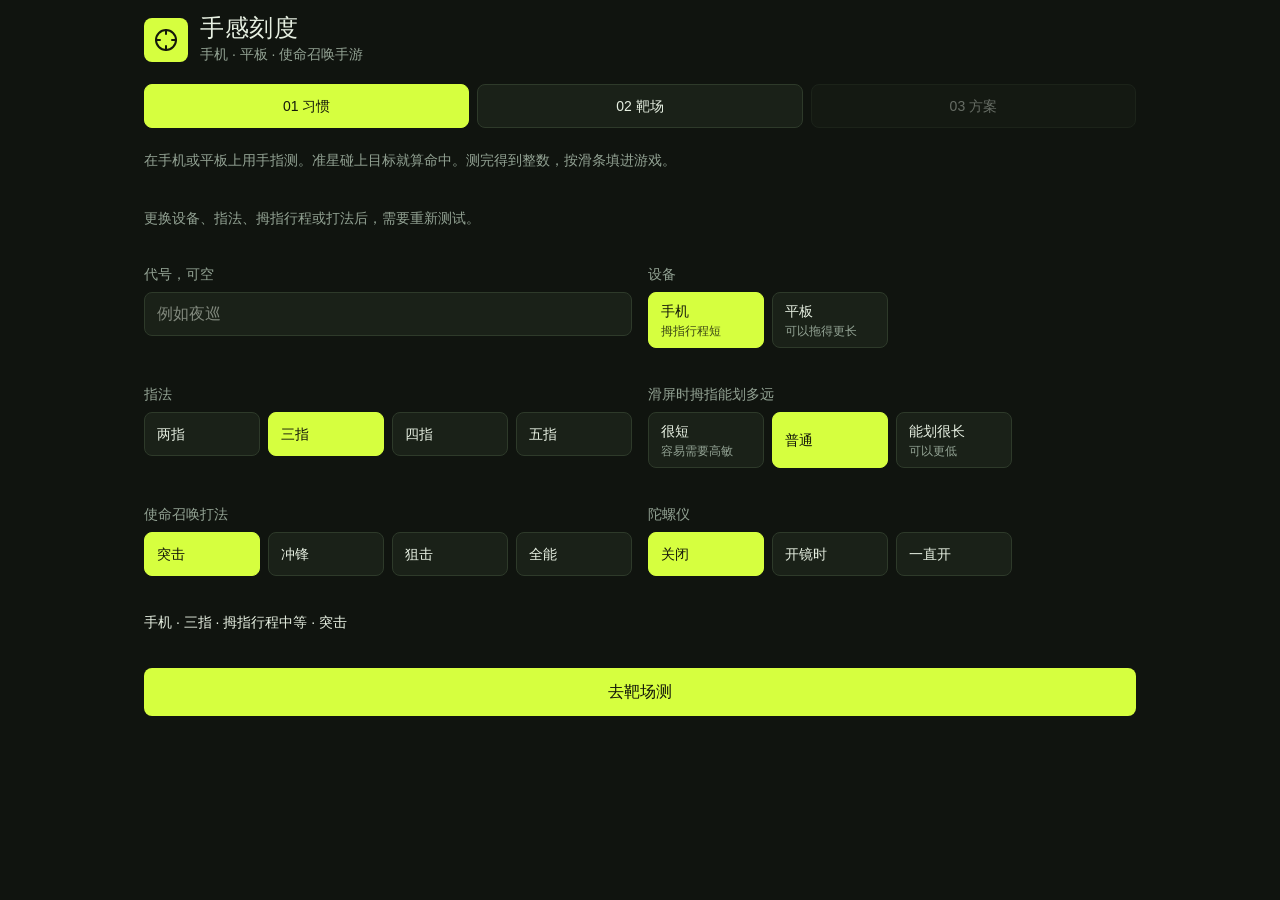
==== commit af243016: "修复测试条件变化后混用旧结果" ====
--- a/手感刻度-CODM.html
+++ b/手感刻度-CODM.html
@@ -36,6 +36,6 @@
 `);for(i=r=0;r<c.length&&!c[r].includes(`DetermineComponentFrameRoot`);)r++;for(;i<l.length&&!l[i].includes(`DetermineComponentFrameRoot`);)i++;if(r===c.length||i===l.length)for(r=c.length-1,i=l.length-1;1<=r&&0<=i&&c[r]!==l[i];)i--;for(;1<=r&&0<=i;r--,i--)if(c[r]!==l[i]){if(r!==1||i!==1)do if(r--,i--,0>i||c[r]!==l[i]){var u=`
 `+c[r].replace(` at new `,` at `);return e.displayName&&u.includes(`<anonymous>`)&&(u=u.replace(`<anonymous>`,e.displayName)),u}while(1<=r&&0<=i);break}}}finally{Be=!1,Error.prepareStackTrace=n}return(n=e?e.displayName||e.name:``)?ze(n):``}function He(e,t){switch(e.tag){case 26:case 27:case 5:return ze(e.type);case 16:return ze(`Lazy`);case 13:return e.child!==t&&t!==null?ze(`Suspense Fallback`):ze(`Suspense`);case 19:return ze(`SuspenseList`);case 0:case 15:return Ve(e.type,!1);case 11:return Ve(e.type.render,!1);case 1:return Ve(e.type,!0);case 31:return ze(`Activity`);case 30:return ze(`ViewTransition`);default:return``}}function Ue(e){try{var t=``,n=null;do t+=He(e,n),n=e,e=e.return;while(e);return t}catch(e){return`
 Error generating stack: `+e.message+`
-`+e.stack}}var We=Object.prototype.hasOwnProperty,Ge=t.unstable_scheduleCallback,Ke=t.unstable_cancelCallback,qe=t.unstable_shouldYield,Je=t.unstable_requestPaint,Ye=t.unstable_now,Xe=t.unstable_getCurrentPriorityLevel,Ze=t.unstable_ImmediatePriority,Qe=t.unstable_UserBlockingPriority,$e=t.unstable_NormalPriority,et=t.unstable_LowPriority,tt=t.unstable_IdlePriority,nt=t.log,rt=t.unstable_setDisableYieldValue,it=null,at=null;function ot(e){if(typeof nt==`function`&&rt(e),at&&typeof at.setStrictMode==`function`)try{at.setStrictMode(it,e)}catch(e){}}var st=Math.clz32?Math.clz32:ut,ct=Math.log,lt=Math.LN2;function ut(e){return e>>>=0,e===0?32:31-(ct(e)/lt|0)|0}var dt=256,ft=262144,pt=4194304;function mt(e){var t=e&42;if(t!==0)return t;switch(e&-e){case 1:return 1;case 2:return 2;case 4:return 4;case 8:return 8;case 16:return 16;case 32:return 32;case 64:return 64;case 128:return 128;case 256:case 512:case 1024:case 2048:case 4096:case 8192:case 16384:case 32768:case 65536:case 131072:return e&-e;case 262144:case 524288:case 1048576:case 2097152:return e&3932160;case 4194304:case 8388608:case 16777216:case 33554432:return e&62914560;case 67108864:return 67108864;case 134217728:return 134217728;case 268435456:return 268435456;case 536870912:return 536870912;case 1073741824:return 0;default:return e}}function ht(e,t,n){var r=e.pendingLanes;if(r===0)return 0;var i=0,a=e.suspendedLanes,o=e.pingedLanes;e=e.warmLanes;var s=r&134217727;return s===0?(s=r&~a,s===0?o===0?n||(n=r&~e,n!==0&&(i=mt(n))):i=mt(o):i=mt(s)):(r=s&~a,r===0?(o&=s,o===0?n||(n=s&~e,n!==0&&(i=mt(n))):i=mt(o)):i=mt(r)),i===0?0:t!==0&&t!==i&&(t&a)===0&&(a=i&-i,n=t&-t,a>=n||a===32&&n&4194048)?t:i}function gt(e,t){return(e.pendingLanes&~(e.suspendedLanes&~e.pingedLanes)&t)===0}function _t(e,t){t&8&&(t|=t&32);var n=e.entangledLanes;if(n!==0)for(e=e.entanglements,n&=t;0<n;){var r=31-st(n),i=1<<r;t|=e[r],n&=~i}return t}function vt(e,t){switch(e){case 1:case 2:case 4:case 8:case 64:return t+250;case 16:case 32:case 128:case 256:case 512:case 1024:case 2048:case 4096:case 8192:case 16384:case 32768:case 65536:case 131072:case 262144:case 524288:case 1048576:case 2097152:return t+5e3;case 4194304:case 8388608:case 16777216:case 33554432:return-1;case 67108864:case 134217728:case 268435456:case 536870912:case 1073741824:return-1;default:return-1}}function yt(){var e=pt;return pt<<=1,!(pt&62914560)&&(pt=4194304),e}function bt(e){for(var t=[],n=0;31>n;n++)t.push(e);return t}function xt(e,t){e.pendingLanes|=t,t!==268435456&&(e.suspendedLanes=0,e.pingedLanes=0,e.warmLanes=0)}function St(e,t,n,r,i,a){var o=e.pendingLanes;e.pendingLanes=n,e.suspendedLanes=0,e.pingedLanes=0,e.warmLanes=0,e.expiredLanes&=n,e.entangledLanes&=n,e.errorRecoveryDisabledLanes&=n,e.shellSuspendCounter=0;var s=e.entanglements,c=e.expirationTimes,l=e.hiddenUpdates;for(n=o&~n;0<n;){var u=31-st(n),d=1<<u;s[u]=0,c[u]=-1;var f=l[u];if(f!==null)for(l[u]=null,u=0;u<f.length;u++){var p=f[u];p!==null&&(p.lane&=-536870913)}n&=~d}r!==0&&Ct(e,r,0),a!==0&&i===0&&e.tag!==0&&(e.suspendedLanes|=a&~(o&~t))}function Ct(e,t,n){e.pendingLanes|=t,e.suspendedLanes&=~t;var r=31-st(t);e.entangledLanes|=t,e.entanglements[r]=e.entanglements[r]|1073741824|n&261930}function wt(e,t){var n=e.entangledLanes|=t;for(e=e.entanglements;n;){var r=31-st(n),i=1<<r;i&t|e[r]&t&&(e[r]|=t),n&=~i}}function Tt(e,t){var n=t&-t;return n=n&42?1:Et(n),(n&(e.suspendedLanes|t))===0?n:0}function Et(e){switch(e){case 2:e=1;break;case 8:e=4;break;case 32:e=16;break;case 256:case 512:case 1024:case 2048:case 4096:case 8192:case 16384:case 32768:case 65536:case 131072:case 262144:case 524288:case 1048576:case 2097152:case 4194304:case 8388608:case 16777216:case 33554432:e=128;break;case 268435456:e=134217728;break;default:e=0}return e}function Dt(e){return e&=-e,2<e?8<e?e&134217727?32:268435456:8:2}function Ot(){var e=O.p;return e===0?(e=window.event,e===void 0?32:Ch(e.type)):e}function kt(e,t){var n=O.p;try{return O.p=e,t()}finally{O.p=n}}var At=Math.random().toString(36).slice(2),jt=`__reactFiber$`+At,Mt=`__reactProps$`+At,Nt=`__reactContainer$`+At,Pt=`__reactEvents$`+At,Ft=`__reactListeners$`+At,It=`__reactHandles$`+At,Lt=`__reactResources$`+At,Rt=`__reactMarker$`+At,zt=`__reactLoad$`+At;function Bt(e){delete e[jt],delete e[Mt],delete e[Ft],delete e[It]}function Vt(e){var t;if(t=e[jt])return t;for(var n=e.parentNode;n;){if(t=n[Nt]||n[jt]){if(n=t.alternate,t.child!==null||n!==null&&n.child!==null)for(e=fm(e);e!==null;){if(n=e[jt])return n;e=fm(e)}return t}e=n,n=e.parentNode}return null}function Ht(e){if(e=e[jt]||e[Nt]){var t=e.tag;if(t===5||t===6||t===13||t===31||t===26||t===27||t===3)return e}return null}function Ut(e){var t=e.tag;if(t===5||t===26||t===27||t===6)return e.stateNode;throw Error(i(33))}function Wt(e){var t=e[Lt];return t||(t=e[Lt]={hoistableStyles:new Map,hoistableScripts:new Map}),t}function Gt(e){e[Rt]=!0}function Kt(e){e[zt]=void 0}var qt=new Set,Jt={};function Yt(e,t){Xt(e,t),Xt(e+`Capture`,t)}function Xt(e,t){for(Jt[e]=t,e=0;e<t.length;e++)qt.add(t[e])}var Zt=RegExp(`^[:A-Z_a-z\\u00C0-\\u00D6\\u00D8-\\u00F6\\u00F8-\\u02FF\\u0370-\\u037D\\u037F-\\u1FFF\\u200C-\\u200D\\u2070-\\u218F\\u2C00-\\u2FEF\\u3001-\\uD7FF\\uF900-\\uFDCF\\uFDF0-\\uFFFD][:A-Z_a-z\\u00C0-\\u00D6\\u00D8-\\u00F6\\u00F8-\\u02FF\\u0370-\\u037D\\u037F-\\u1FFF\\u200C-\\u200D\\u2070-\\u218F\\u2C00-\\u2FEF\\u3001-\\uD7FF\\uF900-\\uFDCF\\uFDF0-\\uFFFD\\-.0-9\\u00B7\\u0300-\\u036F\\u203F-\\u2040]*$`),Qt={},$t={};function en(e){return We.call($t,e)?!0:We.call(Qt,e)?!1:Zt.test(e)?$t[e]=!0:(Qt[e]=!0,!1)}var A=!1;function tn(){var e=A;return A=!1,e}function nn(e,t,n){if(en(t)){if(n===null)e.removeAttribute(t);else{switch(typeof n){case`undefined`:case`function`:case`symbol`:e.removeAttribute(t);return;case`boolean`:var r=t.toLowerCase().slice(0,5);if(r!==`data-`&&r!==`aria-`){e.removeAttribute(t);return}}e.setAttribute(t,n)}}}function rn(e,t,n){if(n===null)e.removeAttribute(t);else{switch(typeof n){case`undefined`:case`function`:case`symbol`:case`boolean`:e.removeAttribute(t);return}e.setAttribute(t,n)}}function an(e,t,n,r){if(r===null)e.removeAttribute(n);else{switch(typeof r){case`undefined`:case`function`:case`symbol`:case`boolean`:e.removeAttribute(n);return}e.setAttributeNS(t,n,r)}}function on(e){switch(typeof e){case`bigint`:case`boolean`:case`number`:case`string`:case`undefined`:return e;case`object`:return e;default:return``}}function sn(e){var t=e.type;return(e=e.nodeName)&&e.toLowerCase()===`input`&&(t===`checkbox`||t===`radio`)}function cn(e,t,n){var r=Object.getOwnPropertyDescriptor(e.constructor.prototype,t);if(!e.hasOwnProperty(t)&&r!==void 0&&typeof r.get==`function`&&typeof r.set==`function`){var i=r.get,a=r.set;return Object.defineProperty(e,t,{configurable:!0,get:function(){return i.call(this)},set:function(e){n=``+e,a.call(this,e)}}),Object.defineProperty(e,t,{enumerable:r.enumerable}),{getValue:function(){return n},setValue:function(e){n=``+e},stopTracking:function(){e._valueTracker=null,delete e[t]}}}}function ln(e){if(!e._valueTracker){var t=sn(e)?`checked`:`value`;e._valueTracker=cn(e,t,``+e[t])}}function un(e){if(!e)return!1;var t=e._valueTracker;if(!t)return!0;var n=t.getValue(),r=``;return e&&(r=sn(e)?e.checked?`true`:`false`:e.value),e=r,e!==n&&(t.setValue(e),!0)}var dn=/[\n"\\]/g;function fn(e){return e.replace(dn,function(e){return`\\`+e.charCodeAt(0).toString(16)+` `})}function pn(e,t,n,r,i,a,o,s){e.name=``,o!=null&&typeof o!=`function`&&typeof o!=`symbol`&&typeof o!=`boolean`?e.type=o:e.removeAttribute(`type`),t==null?o!==`submit`&&o!==`reset`||e.removeAttribute(`value`):o===`number`?(t===0&&e.value===``||e.value!=t)&&(e.value=``+on(t)):e.value!==``+on(t)&&(e.value=``+on(t)),t==null?n==null?r!=null&&e.removeAttribute(`value`):hn(e,on(n)):o===`number`&&e.value==t?hn(e,on(e.value)):hn(e,on(t)),i==null&&a!=null&&(e.defaultChecked=!!a),i!=null&&(e.checked=i&&typeof i!=`function`&&typeof i!=`symbol`),s!=null&&typeof s!=`function`&&typeof s!=`symbol`&&typeof s!=`boolean`?e.name=``+on(s):e.removeAttribute(`name`)}function mn(e,t,n,r,i,a,o,s){if(a!=null&&typeof a!=`function`&&typeof a!=`symbol`&&typeof a!=`boolean`&&(e.type=a),t!=null||n!=null){if(!(a!==`submit`&&a!==`reset`||t!=null)){ln(e);return}n=n==null?``:``+on(n),t=t==null?n:``+on(t),s||t===e.value||(e.value=t),e.defaultValue=t}r=r==null?i:r,r=typeof r!=`function`&&typeof r!=`symbol`&&!!r,e.checked=s?e.checked:!!r,e.defaultChecked=!!r,o!=null&&typeof o!=`function`&&typeof o!=`symbol`&&typeof o!=`boolean`&&(e.name=o),ln(e)}function hn(e,t){e.defaultValue!==``+t&&(e.defaultValue=``+t)}function gn(e,t,n,r){if(e=e.options,t){t={};for(var i=0;i<n.length;i++)t[`$`+n[i]]=!0;for(n=0;n<e.length;n++)i=t.hasOwnProperty(`$`+e[n].value),e[n].selected!==i&&(e[n].selected=i),i&&r&&(e[n].defaultSelected=!0)}else{for(n=``+on(n),t=null,i=0;i<e.length;i++){if(e[i].value===n){e[i].selected=!0,r&&(e[i].defaultSelected=!0);return}t!==null||e[i].disabled||(t=e[i])}t!==null&&(t.selected=!0)}}function _n(e,t,n){t!=null&&(t=``+on(t),t!==e.value&&(e.value=t),n==null)?e.defaultValue!==t&&(e.defaultValue=t):e.defaultValue=n==null?``:``+on(n)}function vn(e,t,n,r){if(t==null){if(r!=null){if(n!=null)throw Error(i(92));if(Ce(r)){if(1<r.length)throw Error(i(93));r=r[0]}n=r}n==null&&(n=``),t=n}n=on(t),e.defaultValue=n,r=e.textContent,r===n&&r!==``&&r!==null&&(e.value=r),ln(e)}function yn(e,t){if(t){var n=e.firstChild;if(n&&n===e.lastChild&&n.nodeType===3){n.nodeValue=t;return}}e.textContent=t}var bn=new Set(`animationIterationCount aspectRatio borderImageOutset borderImageSlice borderImageWidth boxFlex boxFlexGroup boxOrdinalGroup columnCount columns flex flexGrow flexPositive flexShrink flexNegative flexOrder gridArea gridRow gridRowEnd gridRowSpan gridRowStart gridColumn gridColumnEnd gridColumnSpan gridColumnStart fontWeight lineClamp lineHeight opacity order orphans scale tabSize widows zIndex zoom fillOpacity floodOpacity stopOpacity strokeDasharray strokeDashoffset strokeMiterlimit strokeOpacity strokeWidth MozAnimationIterationCount MozBoxFlex MozBoxFlexGroup MozLineClamp msAnimationIterationCount msFlex msZoom msFlexGrow msFlexNegative msFlexOrder msFlexPositive msFlexShrink msGridColumn msGridColumnSpan msGridRow msGridRowSpan WebkitAnimationIterationCount WebkitBoxFlex WebKitBoxFlexGroup WebkitBoxOrdinalGroup WebkitColumnCount WebkitColumns WebkitFlex WebkitFlexGrow WebkitFlexPositive WebkitFlexShrink WebkitLineClamp`.split(` `));function xn(e,t,n){var r=t.indexOf(`--`)===0;n==null||typeof n==`boolean`||n===``?r?e.setProperty(t,``):t===`float`?e.cssFloat=``:e[t]=``:r?e.setProperty(t,n):typeof n!=`number`||n===0||bn.has(t)?t===`float`?e.cssFloat=n:e[t]=(``+n).trim():e[t]=n+`px`}function Sn(e,t,n){if(t!=null&&typeof t!=`object`)throw Error(i(62));if(e=e.style,n!=null){for(var r in n)!n.hasOwnProperty(r)||t!=null&&t.hasOwnProperty(r)||(r.indexOf(`--`)===0?e.setProperty(r,``):r===`float`?e.cssFloat=``:e[r]=``,A=!0);for(var a in t)r=t[a],t.hasOwnProperty(a)&&n[a]!==r&&(xn(e,a,r),A=!0)}else for(var o in t)t.hasOwnProperty(o)&&xn(e,o,t[o])}function Cn(e){if(e.indexOf(`-`)===-1)return!1;switch(e){case`annotation-xml`:case`color-profile`:case`font-face`:case`font-face-src`:case`font-face-uri`:case`font-face-format`:case`font-face-name`:case`missing-glyph`:return!1;default:return!0}}var wn=new Map([[`acceptCharset`,`accept-charset`],[`htmlFor`,`for`],[`httpEquiv`,`http-equiv`],[`crossOrigin`,`crossorigin`],[`accentHeight`,`accent-height`],[`alignmentBaseline`,`alignment-baseline`],[`arabicForm`,`arabic-form`],[`baselineShift`,`baseline-shift`],[`capHeight`,`cap-height`],[`clipPath`,`clip-path`],[`clipRule`,`clip-rule`],[`colorInterpolation`,`color-interpolation`],[`colorInterpolationFilters`,`color-interpolation-filters`],[`colorProfile`,`color-profile`],[`colorRendering`,`color-rendering`],[`dominantBaseline`,`dominant-baseline`],[`enableBackground`,`enable-background`],[`fillOpacity`,`fill-opacity`],[`fillRule`,`fill-rule`],[`floodColor`,`flood-color`],[`floodOpacity`,`flood-opacity`],[`fontFamily`,`font-family`],[`fontSize`,`font-size`],[`fontSizeAdjust`,`font-size-adjust`],[`fontStretch`,`font-stretch`],[`fontStyle`,`font-style`],[`fontVariant`,`font-variant`],[`fontWeight`,`font-weight`],[`glyphName`,`glyph-name`],[`glyphOrientationHorizontal`,`glyph-orientation-horizontal`],[`glyphOrientationVertical`,`glyph-orientation-vertical`],[`horizAdvX`,`horiz-adv-x`],[`horizOriginX`,`horiz-origin-x`],[`imageRendering`,`image-rendering`],[`letterSpacing`,`letter-spacing`],[`lightingColor`,`lighting-color`],[`markerEnd`,`marker-end`],[`markerMid`,`marker-mid`],[`markerStart`,`marker-start`],[`maskType`,`mask-type`],[`overlinePosition`,`overline-position`],[`overlineThickness`,`overline-thickness`],[`paintOrder`,`paint-order`],[`panose-1`,`panose-1`],[`pointerEvents`,`pointer-events`],[`renderingIntent`,`rendering-intent`],[`shapeRendering`,`shape-rendering`],[`stopColor`,`stop-color`],[`stopOpacity`,`stop-opacity`],[`strikethroughPosition`,`strikethrough-position`],[`strikethroughThickness`,`strikethrough-thickness`],[`strokeDasharray`,`stroke-dasharray`],[`strokeDashoffset`,`stroke-dashoffset`],[`strokeLinecap`,`stroke-linecap`],[`strokeLinejoin`,`stroke-linejoin`],[`strokeMiterlimit`,`stroke-miterlimit`],[`strokeOpacity`,`stroke-opacity`],[`strokeWidth`,`stroke-width`],[`textAnchor`,`text-anchor`],[`textDecoration`,`text-decoration`],[`textRendering`,`text-rendering`],[`transformOrigin`,`transform-origin`],[`underlinePosition`,`underline-position`],[`underlineThickness`,`underline-thickness`],[`unicodeBidi`,`unicode-bidi`],[`unicodeRange`,`unicode-range`],[`unitsPerEm`,`units-per-em`],[`vAlphabetic`,`v-alphabetic`],[`vHanging`,`v-hanging`],[`vIdeographic`,`v-ideographic`],[`vMathematical`,`v-mathematical`],[`vectorEffect`,`vector-effect`],[`vertAdvY`,`vert-adv-y`],[`vertOriginX`,`vert-origin-x`],[`vertOriginY`,`vert-origin-y`],[`wordSpacing`,`word-spacing`],[`writingMode`,`writing-mode`],[`xmlnsXlink`,`xmlns:xlink`],[`xHeight`,`x-height`]]),Tn=/^[\u0000-\u001F ]*j[\r\n\t]*a[\r\n\t]*v[\r\n\t]*a[\r\n\t]*s[\r\n\t]*c[\r\n\t]*r[\r\n\t]*i[\r\n\t]*p[\r\n\t]*t[\r\n\t]*:/i;function En(e){return Tn.test(``+e)?`javascript:throw new Error('React has blocked a javascript: URL as a security precaution.')`:e}function Dn(){}var On=null;function kn(e){return e=e.target||e.srcElement||window,e.correspondingUseElement&&(e=e.correspondingUseElement),e.nodeType===3?e.parentNode:e}var An=null,jn=null;function Mn(e){var t=Ht(e);if(t&&(e=t.stateNode)){var n=e[Mt]||null;a:switch(e=t.stateNode,t.type){case`input`:if(pn(e,n.value,n.defaultValue,n.defaultValue,n.checked,n.defaultChecked,n.type,n.name),t=n.name,n.type===`radio`&&t!=null){for(n=e;n.parentNode;)n=n.parentNode;for(n=n.querySelectorAll(`input[name="`+fn(``+t)+`"][type="radio"]`),t=0;t<n.length;t++){var r=n[t];if(r!==e&&r.form===e.form){var a=r[Mt]||null;if(!a)throw Error(i(90));pn(r,a.value,a.defaultValue,a.defaultValue,a.checked,a.defaultChecked,a.type,a.name)}}for(t=0;t<n.length;t++)r=n[t],r.form===e.form&&un(r)}break a;case`textarea`:_n(e,n.value,n.defaultValue);break a;case`select`:t=n.value,t!=null&&gn(e,!!n.multiple,t,!1)}}}var Nn=!1;function Pn(e,t,n){if(Nn)return e(t,n);Nn=!0;try{return e(t)}finally{if(Nn=!1,(An!==null||jn!==null)&&(zd(),An&&(t=An,e=jn,jn=An=null,Mn(t),e)))for(t=0;t<e.length;t++)Mn(e[t])}}function Fn(e,t){var n=e.stateNode;if(n===null)return null;var r=n[Mt]||null;if(r===null)return null;n=r[t];a:switch(t){case`onClick`:case`onClickCapture`:case`onDoubleClick`:case`onDoubleClickCapture`:case`onMouseDown`:case`onMouseDownCapture`:case`onMouseMove`:case`onMouseMoveCapture`:case`onMouseUp`:case`onMouseUpCapture`:case`onMouseEnter`:(r=!r.disabled)||(e=e.type,r=e!==`button`&&e!==`input`&&e!==`select`&&e!==`textarea`),e=!r;break a;default:e=!1}if(e)return null;if(n&&typeof n!=`function`)throw Error(i(231,t,typeof n));return n}var In=typeof window<`u`&&window.document!==void 0&&window.document.createElement!==void 0,Ln=!1;if(In)try{var Rn={};Object.defineProperty(Rn,"passive",{get:function(){Ln=!0}}),window.addEventListener(`test`,Rn,Rn),window.removeEventListener(`test`,Rn,Rn)}catch(e){Ln=!1}var zn=null,Bn=null,Vn=null;function Hn(){if(Vn)return Vn;var e,t=Bn,n=t.length,r,i=`value`in zn?zn.value:zn.textContent,a=i.length;for(e=0;e<n&&t[e]===i[e];e++);var o=n-e;for(r=1;r<=o&&t[n-r]===i[a-r];r++);return Vn=i.slice(e,1<r?1-r:void 0)}function Un(e){var t=e.keyCode;return`charCode`in e?(e=e.charCode,e===0&&t===13&&(e=13)):e=t,e===10&&(e=13),32<=e||e===13?e:0}function Wn(){return!0}function Gn(){return!1}function Kn(e){function t(t,n,r,i,a){for(var o in this._reactName=t,this._targetInst=r,this.type=n,this.nativeEvent=i,this.target=a,this.currentTarget=null,e)e.hasOwnProperty(o)&&(t=e[o],this[o]=t?t(i):i[o]);return this.isDefaultPrevented=(i.defaultPrevented==null?!1===i.returnValue:i.defaultPrevented)?Wn:Gn,this.isPropagationStopped=Gn,this}return w(t.prototype,{preventDefault:function(){this.defaultPrevented=!0;var e=this.nativeEvent;e&&(e.preventDefault?e.preventDefault():typeof e.returnValue!=`unknown`&&(e.returnValue=!1),this.isDefaultPrevented=Wn)},stopPropagation:function(){var e=this.nativeEvent;e&&(e.stopPropagation?e.stopPropagation():typeof e.cancelBubble!=`unknown`&&(e.cancelBubble=!0),this.isPropagationStopped=Wn)},persist:function(){},isPersistent:Wn}),t}var qn={eventPhase:0,bubbles:0,cancelable:0,timeStamp:function(e){return e.timeStamp||Date.now()},defaultPrevented:0,isTrusted:0},Jn=Kn(qn),Yn=w({},qn,{view:0,detail:0}),Xn=Kn(Yn),Zn,Qn,$n,er=w({},Yn,{screenX:0,screenY:0,clientX:0,clientY:0,pageX:0,pageY:0,ctrlKey:0,shiftKey:0,altKey:0,metaKey:0,getModifierState:dr,button:0,buttons:0,relatedTarget:function(e){return e.relatedTarget===void 0?e.fromElement===e.srcElement?e.toElement:e.fromElement:e.relatedTarget},movementX:function(e){return`movementX`in e?e.movementX:(e!==$n&&($n&&e.type===`mousemove`?(Zn=e.screenX-$n.screenX,Qn=e.screenY-$n.screenY):Qn=Zn=0,$n=e),Zn)},movementY:function(e){return`movementY`in e?e.movementY:Qn}}),tr=Kn(er),nr=Kn(w({},er,{dataTransfer:0})),rr=Kn(w({},Yn,{relatedTarget:0})),ir=Kn(w({},qn,{animationName:0,elapsedTime:0,pseudoElement:0})),ar=Kn(w({},qn,{clipboardData:function(e){return`clipboardData`in e?e.clipboardData:window.clipboardData}})),or=Kn(w({},qn,{data:0})),sr={Esc:`Escape`,Spacebar:` `,Left:`ArrowLeft`,Up:`ArrowUp`,Right:`ArrowRight`,Down:`ArrowDown`,Del:`Delete`,Win:`OS`,Menu:`ContextMenu`,Apps:`ContextMenu`,Scroll:`ScrollLock`,MozPrintableKey:`Unidentified`},cr={8:`Backspace`,9:`Tab`,12:`Clear`,13:`Enter`,16:`Shift`,17:`Control`,18:`Alt`,19:`Pause`,20:`CapsLock`,27:`Escape`,32:` `,33:`PageUp`,34:`PageDown`,35:`End`,36:`Home`,37:`ArrowLeft`,38:`ArrowUp`,39:`ArrowRight`,40:`ArrowDown`,45:`Insert`,46:`Delete`,112:`F1`,113:`F2`,114:`F3`,115:`F4`,116:`F5`,117:`F6`,118:`F7`,119:`F8`,120:`F9`,121:`F10`,122:`F11`,123:`F12`,144:`NumLock`,145:`ScrollLock`,224:`Meta`},lr={Alt:`altKey`,Control:`ctrlKey`,Meta:`metaKey`,Shift:`shiftKey`};function ur(e){var t=this.nativeEvent;return t.getModifierState?t.getModifierState(e):(e=lr[e])?!!t[e]:!1}function dr(){return ur}var fr=Kn(w({},Yn,{key:function(e){if(e.key){var t=sr[e.key]||e.key;if(t!==`Unidentified`)return t}return e.type===`keypress`?(e=Un(e),e===13?`Enter`:String.fromCharCode(e)):e.type===`keydown`||e.type===`keyup`?cr[e.keyCode]||`Unidentified`:``},code:0,location:0,ctrlKey:0,shiftKey:0,altKey:0,metaKey:0,repeat:0,locale:0,getModifierState:dr,charCode:function(e){return e.type===`keypress`?Un(e):0},keyCode:function(e){return e.type===`keydown`||e.type===`keyup`?e.keyCode:0},which:function(e){return e.type===`keypress`?Un(e):e.type===`keydown`||e.type===`keyup`?e.keyCode:0}})),pr=Kn(w({},er,{pointerId:0,width:0,height:0,pressure:0,tangentialPressure:0,tiltX:0,tiltY:0,twist:0,pointerType:0,isPrimary:0})),mr=Kn(w({},qn,{submitter:0})),hr=Kn(w({},Yn,{touches:0,targetTouches:0,changedTouches:0,altKey:0,metaKey:0,ctrlKey:0,shiftKey:0,getModifierState:dr})),gr=Kn(w({},qn,{propertyName:0,elapsedTime:0,pseudoElement:0})),_r=Kn(w({},er,{deltaX:function(e){return`deltaX`in e?e.deltaX:`wheelDeltaX`in e?-e.wheelDeltaX:0},deltaY:function(e){return`deltaY`in e?e.deltaY:`wheelDeltaY`in e?-e.wheelDeltaY:`wheelDelta`in e?-e.wheelDelta:0},deltaZ:0,deltaMode:0})),vr=Kn(w({},qn,{newState:0,oldState:0,source:0})),yr=[9,13,27,32],br=In&&`CompositionEvent`in window,xr=null;In&&`documentMode`in document&&(xr=document.documentMode);var Sr=In&&`TextEvent`in window&&!xr,Cr=In&&(!br||xr&&8<xr&&11>=xr),wr=` `,Tr=!1;function Er(e,t){switch(e){case`keyup`:return yr.indexOf(t.keyCode)!==-1;case`keydown`:return t.keyCode!==229;case`keypress`:case`mousedown`:case`focusout`:return!0;default:return!1}}function Dr(e){return e=e.detail,typeof e==`object`&&`data`in e?e.data:null}var Or=!1;function kr(e,t){switch(e){case`compositionend`:return Dr(t);case`keypress`:return t.which===32?(Tr=!0,wr):null;case`textInput`:return e=t.data,e===wr&&Tr?null:e;default:return null}}function Ar(e,t){if(Or)return e===`compositionend`||!br&&Er(e,t)?(e=Hn(),Vn=Bn=zn=null,Or=!1,e):null;switch(e){case`paste`:return null;case`keypress`:if(!(t.ctrlKey||t.altKey||t.metaKey)||t.ctrlKey&&t.altKey){if(t.char&&1<t.char.length)return t.char;if(t.which)return String.fromCharCode(t.which)}return null;case`compositionend`:return Cr&&t.locale!==`ko`?null:t.data;default:return null}}var jr={color:!0,date:!0,datetime:!0,"datetime-local":!0,email:!0,month:!0,number:!0,password:!0,range:!0,search:!0,tel:!0,text:!0,time:!0,url:!0,week:!0};function Mr(e){var t=e&&e.nodeName&&e.nodeName.toLowerCase();return t===`input`?!!jr[e.type]:t===`textarea`}function Nr(e,t,n,r){An?jn?jn.push(r):jn=[r]:An=r,t=Jf(t,`onChange`),0<t.length&&(n=new Jn(`onChange`,`change`,null,n,r),e.push({event:n,listeners:t}))}var Pr=null,Fr=null;function Ir(e){Vf(e,0)}function Lr(e){if(un(Ut(e)))return e}function Rr(e,t){if(e===`change`)return t}var zr=!1;if(In){var Br;if(In){var Vr=`oninput`in document;if(!Vr){var Hr=document.createElement(`div`);Hr.setAttribute(`oninput`,`return;`),Vr=typeof Hr.oninput==`function`}Br=Vr}else Br=!1;zr=Br&&(!document.documentMode||9<document.documentMode)}function Ur(){Pr&&(Pr.detachEvent(`onpropertychange`,Wr),Fr=Pr=null)}function Wr(e){if(e.propertyName===`value`&&Lr(Fr)){var t=[];Nr(t,Fr,e,kn(e)),Pn(Ir,t)}}function Gr(e,t,n){e===`focusin`?(Ur(),Pr=t,Fr=n,Pr.attachEvent(`onpropertychange`,Wr)):e===`focusout`&&Ur()}function Kr(e){if(e===`selectionchange`||e===`keyup`||e===`keydown`)return Lr(Fr)}function qr(e,t){if(e===`click`)return Lr(t)}function Jr(e,t){if(e===`input`||e===`change`)return Lr(t)}function Yr(e,t){return e===t&&(e!==0||1/e==1/t)||e!==e&&t!==t}var Xr=typeof Object.is==`function`?Object.is:Yr;function Zr(e,t){if(Xr(e,t))return!0;if(typeof e!=`object`||!e||typeof t!=`object`||!t)return!1;var n=Object.keys(e),r=Object.keys(t);if(n.length!==r.length)return!1;for(r=0;r<n.length;r++){var i=n[r];if(!We.call(t,i)||!Xr(e[i],t[i]))return!1}return!0}function Qr(e){if(e=e||(typeof document<`u`?document:void 0),e===void 0)return null;try{return e.activeElement||e.body}catch(t){return e.body}}function $r(e){for(;e&&e.firstChild;)e=e.firstChild;return e}function ei(e,t){var n=$r(e);e=0;for(var r;n;){if(n.nodeType===3){if(r=e+n.textContent.length,e<=t&&r>=t)return{node:n,offset:t-e};e=r}a:{for(;n;){if(n.nextSibling){n=n.nextSibling;break a}n=n.parentNode}n=void 0}n=$r(n)}}function ti(e,t){return e&&t?e===t?!0:e&&e.nodeType===3?!1:t&&t.nodeType===3?ti(e,t.parentNode):`contains`in e?e.contains(t):e.compareDocumentPosition?!!(e.compareDocumentPosition(t)&16):!1:!1}function ni(e){e=e!=null&&e.ownerDocument!=null&&e.ownerDocument.defaultView!=null?e.ownerDocument.defaultView:window;for(var t=Qr(e.document);t instanceof e.HTMLIFrameElement;){try{var n=typeof t.contentWindow.location.href==`string`}catch(e){n=!1}if(n)e=t.contentWindow;else break;t=Qr(e.document)}return t}function ri(e){var t=e&&e.nodeName&&e.nodeName.toLowerCase();return t&&(t===`input`&&(e.type===`text`||e.type===`search`||e.type===`tel`||e.type===`url`||e.type===`password`)||t===`textarea`||e.contentEditable===`true`)}var ii=In&&`documentMode`in document&&11>=document.documentMode,ai=null,oi=null,si=null,ci=!1;function li(e,t,n){var r=n.window===n?n.document:n.nodeType===9?n:n.ownerDocument;ci||ai==null||ai!==Qr(r)||(r=ai,`selectionStart`in r&&ri(r)?r={start:r.selectionStart,end:r.selectionEnd}:(r=(r.ownerDocument&&r.ownerDocument.defaultView||window).getSelection(),r={anchorNode:r.anchorNode,anchorOffset:r.anchorOffset,focusNode:r.focusNode,focusOffset:r.focusOffset}),si&&Zr(si,r)||(si=r,r=Jf(oi,`onSelect`),0<r.length&&(t=new Jn(`onSelect`,`select`,null,t,n),e.push({event:t,listeners:r}),t.target=ai)))}function ui(e,t){var n={};return n[e.toLowerCase()]=t.toLowerCase(),n[`Webkit`+e]=`webkit`+t,n[`Moz`+e]=`moz`+t,n}var di={animationend:ui(`Animation`,`AnimationEnd`),animationiteration:ui(`Animation`,`AnimationIteration`),animationstart:ui(`Animation`,`AnimationStart`),transitionrun:ui(`Transition`,`TransitionRun`),transitionstart:ui(`Transition`,`TransitionStart`),transitioncancel:ui(`Transition`,`TransitionCancel`),transitionend:ui(`Transition`,`TransitionEnd`)},fi={},pi={};In&&(pi=document.createElement(`div`).style,`AnimationEvent`in window||(delete di.animationend.animation,delete di.animationiteration.animation,delete di.animationstart.animation),`TransitionEvent`in window||delete di.transitionend.transition);function mi(e){if(fi[e])return fi[e];if(!di[e])return e;var t=di[e],n;for(n in t)if(t.hasOwnProperty(n)&&n in pi)return fi[e]=t[n];return e}var hi=mi(`animationend`),gi=mi(`animationiteration`),_i=mi(`animationstart`),vi=mi(`transitionrun`),yi=mi(`transitionstart`),bi=mi(`transitioncancel`),xi=mi(`transitionend`),Si=new Map,Ci=`abort auxClick beforeToggle cancel canPlay canPlayThrough click close contextMenu copy cut drag dragEnd dragEnter dragExit dragLeave dragOver dragStart drop durationChange emptied encrypted ended error fullscreenChange fullscreenError gotPointerCapture input invalid keyDown keyPress keyUp load loadedData loadedMetadata loadStart lostPointerCapture mouseDown mouseMove mouseOut mouseOver mouseUp paste pause play playing pointerCancel pointerDown pointerMove pointerOut pointerOver pointerUp progress rateChange reset resize seeked seeking stalled submit suspend timeUpdate touchCancel touchEnd touchStart volumeChange scroll toggle touchMove waiting wheel`.split(` `);Ci.push(`scrollEnd`);function wi(e,t){Si.set(e,t),Yt(t,[e])}var Ti=0;function Ei(e,t){if(e.name!=null&&e.name!==`auto`)return e.name;if(t.autoName!==null)return t.autoName;e=bd.identifierPrefix;var n=Ti++;return e=`_`+e+`t_`+n.toString(32)+`_`,t.autoName=e}function Di(e){if(e==null||typeof e==`string`)return e;var t=null,n=Od;if(n!==null)for(var r=0;r<n.length;r++){var i=e[n[r]];if(i!=null){if(i===`none`)return`none`;t=t==null?i:t+(` `+i)}}return t==null?e.default:t}function Oi(e,t){return e=Di(e),t=Di(t),t==null?e===`auto`?null:e:t===`auto`?null:t}var ki=typeof reportError==`function`?reportError:function(e){if(typeof window==`object`&&typeof window.ErrorEvent==`function`){var t=new window.ErrorEvent(`error`,{bubbles:!0,cancelable:!0,message:typeof e==`object`&&e&&typeof e.message==`string`?String(e.message):String(e),error:e});if(!window.dispatchEvent(t))return}else if(typeof process==`object`&&typeof process.emit==`function`){process.emit(`uncaughtException`,e);return}console.error(e)},Ai=[],ji=0,Mi=0;function Ni(){for(var e=ji,t=Mi=ji=0;t<e;){var n=Ai[t];Ai[t++]=null;var r=Ai[t];Ai[t++]=null;var i=Ai[t];Ai[t++]=null;var a=Ai[t];if(Ai[t++]=null,r!==null&&i!==null){var o=r.pending;o===null?i.next=i:(i.next=o.next,o.next=i),r.pending=i}a!==0&&Li(n,i,a)}}function Pi(e,t,n,r){Ai[ji++]=e,Ai[ji++]=t,Ai[ji++]=n,Ai[ji++]=r,Mi|=r,e.lanes|=r,e=e.alternate,e!==null&&(e.lanes|=r)}function Fi(e,t,n,r){return Pi(e,t,n,r),Ri(e)}function Ii(e,t){return Pi(e,null,null,t),Ri(e)}function Li(e,t,n){e.lanes|=n;var r=e.alternate;r!==null&&(r.lanes|=n);for(var i=!1,a=e.return;a!==null;)a.childLanes|=n,r=a.alternate,r!==null&&(r.childLanes|=n),a.tag===22&&(e=a.stateNode,e===null||e._visibility&1||(i=!0)),e=a,a=a.return;return e.tag===3?(a=e.stateNode,i&&t!==null&&(i=31-st(n),e=a.hiddenUpdates,r=e[i],r===null?e[i]=[t]:r.push(t),t.lane=n|536870912),a):null}function Ri(e){if(50<kd)throw kd=0,Ad=null,Error(i(185));for(var t=e.return;t!==null;)e=t,t=e.return;return e.tag===3?e.stateNode:null}var zi={};function Bi(e,t,n,r){this.tag=e,this.key=n,this.sibling=this.child=this.return=this.stateNode=this.type=this.elementType=null,this.index=0,this.refCleanup=this.ref=null,this.pendingProps=t,this.dependencies=this.memoizedState=this.updateQueue=this.memoizedProps=null,this.mode=r,this.subtreeFlags=this.flags=0,this.deletions=null,this.childLanes=this.lanes=0,this.alternate=null}function Vi(e,t,n,r){return new Bi(e,t,n,r)}function Hi(e){return e=e.prototype,!(!e||!e.isReactComponent)}function Ui(e,t){var n=e.alternate;return n===null?(n=Vi(e.tag,t,e.key,e.mode),n.elementType=e.elementType,n.type=e.type,n.stateNode=e.stateNode,n.alternate=e,e.alternate=n):(n.pendingProps=t,n.type=e.type,n.flags=0,n.subtreeFlags=0,n.deletions=null),n.flags=e.flags&1206910976,n.childLanes=e.childLanes,n.lanes=e.lanes,n.child=e.child,n.memoizedProps=e.memoizedProps,n.memoizedState=e.memoizedState,n.updateQueue=e.updateQueue,t=e.dependencies,n.dependencies=t===null?null:{lanes:t.lanes,firstContext:t.firstContext},n.sibling=e.sibling,n.index=e.index,n.ref=e.ref,n.refCleanup=e.refCleanup,n}function Wi(e,t){e.flags&=1206910978;var n=e.alternate;return n===null?(e.childLanes=0,e.lanes=t,e.child=null,e.subtreeFlags=0,e.memoizedProps=null,e.memoizedState=null,e.updateQueue=null,e.dependencies=null,e.stateNode=null):(e.childLanes=n.childLanes,e.lanes=n.lanes,e.child=n.child,e.subtreeFlags=0,e.deletions=null,e.memoizedProps=n.memoizedProps,e.memoizedState=n.memoizedState,e.updateQueue=n.updateQueue,e.type=n.type,t=n.dependencies,e.dependencies=t===null?null:{lanes:t.lanes,firstContext:t.firstContext}),e}function Gi(e,t,n,r,a,o){var s=0;if(r=e,typeof r==`function`)Hi(r)&&(s=1);else if(typeof r==`string`)s=qm(e,n,ke.current)?26:e===`html`||e===`head`||e===`body`?27:5;else a:switch(r){case E:return e=Vi(31,n,t,a),e.elementType=E,e.lanes=o,e;case oe:return Ki(n.children,a,o,t);case T:s=8,a|=24;break;case se:return e=Vi(12,n,t,a|2),e.elementType=se,e.lanes=o,e;case de:return e=Vi(13,n,t,a),e.elementType=de,e.lanes=o,e;case fe:return e=Vi(19,n,t,a),e.elementType=fe,e.lanes=o,e;case he:case _e:return e=a|32,e=Vi(30,n,t,e),e.elementType=_e,e.lanes=o,e.stateNode={autoName:null,paired:null,clones:null,ref:null},e;default:if(typeof r==`object`&&r)switch(r.$$typeof){case le:s=10;break a;case ce:s=9;break a;case ue:s=11;break a;case pe:s=14;break a;case me:s=16,r=null;break a}s=29,n=Error(i(130,e===null?`null`:typeof e,``)),r=null}return t=Vi(s,n,t,a),t.elementType=e,t.type=r,t.lanes=o,t}function Ki(e,t,n,r){return e=Vi(7,e,r,t),e.lanes=n,e}function qi(e,t,n){return e=Vi(6,e,null,t),e.lanes=n,e}function Ji(e){var t=Vi(18,null,null,0);return t.stateNode=e,t}function Yi(e,t,n){return t=Vi(4,e.children===null?[]:e.children,e.key,t),t.lanes=n,t.stateNode={containerInfo:e.containerInfo,pendingChildren:null,implementation:e.implementation},t}var Xi=new WeakMap;function Zi(e,t){if(typeof e==`object`&&e){var n=Xi.get(e);return n===void 0?(t={value:e,source:t,stack:Ue(t)},Xi.set(e,t),t):n}return{value:e,source:t,stack:Ue(t)}}var Qi=[],$i=0,ea=null,ta=0,na=[],ra=0,ia=null,aa=1,oa=``;function sa(e,t){Qi[$i++]=ta,Qi[$i++]=ea,ea=e,ta=t}function ca(e,t,n){na[ra++]=aa,na[ra++]=oa,na[ra++]=ia,ia=e;var r=aa;e=oa;var i=32-st(r)-1;r&=~(1<<i),n+=1;var a=32-st(t)+i;if(30<a){var o=i-i%5;a=(r&(1<<o)-1).toString(32),r>>=o,i-=o,aa=1<<32-st(t)+i|n<<i|r,oa=a+e}else aa=1<<a|n<<i|r,oa=e}function la(e){e.return!==null&&(sa(e,1),ca(e,1,0))}function ua(e){for(;e===ea;)ea=Qi[--$i],Qi[$i]=null,ta=Qi[--$i],Qi[$i]=null;for(;e===ia;)ia=na[--ra],na[ra]=null,oa=na[--ra],na[ra]=null,aa=na[--ra],na[ra]=null}function da(e,t){na[ra++]=aa,na[ra++]=oa,na[ra++]=ia,aa=t.id,oa=t.overflow,ia=e}var fa=null,j=null,M=!1,pa=null,ma=!1,ha=Error(i(519));function ga(e){throw Sa(Zi(Error(i(418,1<arguments.length&&arguments[1]!==void 0&&arguments[1]?`text`:`HTML`,``)),e)),ha}function _a(e){var t=e.stateNode,n=e.type,r=e.memoizedProps;switch(t[jt]=e,t[Mt]=r,n){case`dialog`:Q(`cancel`,t),Q(`close`,t);break;case`iframe`:case`object`:case`embed`:Q(`load`,t);break;case`video`:case`audio`:for(n=0;n<zf.length;n++)Q(zf[n],t);break;case`source`:Q(`error`,t);break;case`img`:case`image`:case`link`:Q(`error`,t),Q(`load`,t);break;case`details`:Q(`toggle`,t);break;case`input`:Q(`invalid`,t),mn(t,r.value,r.defaultValue,r.checked,r.defaultChecked,r.type,r.name,!0);break;case`select`:Q(`invalid`,t);break;case`textarea`:Q(`invalid`,t),vn(t,r.value,r.defaultValue,r.children)}n=r.children,typeof n!=`string`&&typeof n!=`number`&&typeof n!=`bigint`||t.textContent===``+n||!0===r.suppressHydrationWarning||ep(t.textContent,n)?(r.popover!=null&&(Q(`beforetoggle`,t),Q(`toggle`,t)),r.onScroll!=null&&Q(`scroll`,t),r.onScrollEnd!=null&&Q(`scrollend`,t),r.onClick!=null&&(t.onclick=Dn),t=!0):t=!1,t||ga(e,!0)}function va(e){for(fa=e.return;fa;)switch(fa.tag){case 5:case 31:case 13:ma=!1;return;case 27:case 3:ma=!0;return;default:fa=fa.return}}function ya(e){if(e!==fa)return!1;if(!M)return va(e),M=!0,!1;var t=e.tag,n;if((n=t!==3&&t!==27)&&((n=t===5)&&(n=e.type,n=n===`form`||n===`button`||pp(e.type,e.memoizedProps)),n=!n),n&&j&&ga(e),va(e),t===13){if(e=e.memoizedState,e=e===null?null:e.dehydrated,!e)throw Error(i(317));j=dm(e)}else if(t===31){if(e=e.memoizedState,e=e===null?null:e.dehydrated,!e)throw Error(i(317));j=dm(e)}else t===27?(t=j,Sp(e.type)?(e=um,um=null,j=e):j=t):j=fa?lm(e.stateNode.nextSibling):null;return!0}function ba(){j=fa=null,M=!1}function xa(){var e=pa;return e!==null&&(pd===null?pd=e:pd.push.apply(pd,e),pa=null),e}function Sa(e){pa===null?pa=[e]:pa.push(e)}var Ca=De(null),wa=null,Ta=null;function Ea(e,t,n){k(Ca,t._currentValue),t._currentValue=n}function Da(e){e._currentValue=Ca.current,Oe(Ca)}function Oa(e,t,n){for(;e!==null;){var r=e.alternate;if((e.childLanes&t)===t?r!==null&&(r.childLanes&t)!==t&&(r.childLanes|=t):(e.childLanes|=t,r!==null&&(r.childLanes|=t)),e===n)break;e=e.return}}function ka(e,t,n,r){var a=e.child;for(a!==null&&(a.return=e);a!==null;){var o=a.dependencies;if(o!==null){var s=a.child;o=o.firstContext;a:for(;o!==null;){var c=o;o=a;for(var l=0;l<t.length;l++)if(c.context===t[l]){o.lanes|=n,c=o.alternate,c!==null&&(c.lanes|=n),Oa(o.return,n,e),r||(s=null);break a}o=c.next}}else if(a.tag===18){if(s=a.return,s===null)throw Error(i(341));s.lanes|=n,o=s.alternate,o!==null&&(o.lanes|=n),Oa(s,n,e),s=null}else a.tag===13&&a.memoizedState!==null&&a.memoizedState.dehydrated===null?(a.lanes|=n,s=a.alternate,s!==null&&(s.lanes|=n),Oa(a.return,n,e),s=a.child,s=s===null?null:s.sibling):s=a.child;if(s!==null)s.return=a;else for(s=a;s!==null;){if(s===e){s=null;break}if(a=s.sibling,a!==null){a.return=s.return,s=a;break}s=s.return}a=s}}function Aa(e,t,n,r){e=null;for(var a=t,o=!1;a!==null;){if(!o){if(a.flags&524288)o=!0;else if(a.flags&262144)break}if(a.tag===10){var s=a.alternate;if(s===null)throw Error(i(387));if(s=s.memoizedProps,s!==null){var c=a.type;Xr(a.pendingProps.value,s.value)||(e===null?e=[c]:e.push(c))}}else if(a===Me.current){if(s=a.alternate,s===null)throw Error(i(387));s.memoizedState.memoizedState!==a.memoizedState.memoizedState&&(e===null?e=[sh]:e.push(sh))}a=a.return}return e!==null&&ka(t,e,n,r),t.flags|=262144,e!==null}function ja(e){for(e=e.firstContext;e!==null;){if(!Xr(e.context._currentValue,e.memoizedValue))return!0;e=e.next}return!1}function Ma(e){wa=e,Ta=null,e=e.dependencies,e!==null&&(e.firstContext=null)}function Na(e){return Fa(wa,e)}function Pa(e,t){return wa===null&&Ma(e),Fa(e,t)}function Fa(e,t){var n=t._currentValue;if(t={context:t,memoizedValue:n,next:null},Ta===null){if(e===null)throw Error(i(308));Ta=t,e.dependencies={lanes:0,firstContext:t},e.flags|=524288}else Ta=Ta.next=t;return n}var Ia=typeof AbortController<`u`?AbortController:function(){var e=[],t=this.signal={aborted:!1,addEventListener:function(t,n){e.push(n)}};this.abort=function(){t.aborted=!0,e.forEach(function(e){return e()})}},La=t.unstable_scheduleCallback,Ra=t.unstable_NormalPriority,N={$$typeof:le,Consumer:null,Provider:null,_currentValue:null,_currentValue2:null,_threadCount:0};function za(){return{controller:new Ia,data:new Map,refCount:0}}function Ba(e){e.refCount--,e.refCount===0&&La(Ra,function(){e.controller.abort()})}function Va(e,t){if(e.pendingLanes&4194048){var n=e.transitionTypes;for(n===null&&(n=e.transitionTypes=[]),e=0;e<t.length;e++){var r=t[e];n.indexOf(r)===-1&&n.push(r)}}}var Ha=null;function Ua(e){var t=e.transitionTypes;return e.transitionTypes=null,t}var Wa=null,Ga=0,Ka=0,qa=null;function Ja(e,t){if(Wa===null){var n=Wa=[];Ga=0,Ka=Pf(),qa={status:`pending`,value:void 0,then:function(e){n.push(e)}}}return Ga++,t.then(Ya,Ya),t}function Ya(){if(--Ga===0&&(Ha=null,Wa!==null)){qa!==null&&(qa.status=`fulfilled`);var e=Wa;Wa=null,Ka=0,qa=null;for(var t=0;t<e.length;t++)(0,e[t])()}}function Xa(e,t){var n=[],r={status:`pending`,value:null,reason:null,then:function(e){n.push(e)}};return e.then(function(){r.status=`fulfilled`,r.value=t;for(var e=0;e<n.length;e++)(0,n[e])(t)},function(e){for(r.status=`rejected`,r.reason=e,e=0;e<n.length;e++)(0,n[e])(void 0)}),r}var Za=D.S;D.S=function(e,t){if(gd=Ye(),typeof t==`object`&&t&&typeof t.then==`function`&&Ja(e,t),Ha!==null)for(var n=bf;n!==null;)Va(n,Ha),n=n.next;if(n=e.types,n!==null){for(var r=bf;r!==null;)Va(r,n),r=r.next;if(Ka!==0){r=Ha,r===null&&(r=Ha=[]);for(var i=0;i<n.length;i++){var a=n[i];r.indexOf(a)===-1&&r.push(a)}}}Za!==null&&Za(e,t)};var Qa=De(null);function $a(){var e=Qa.current;return e===null?G.pooledCache:e}function eo(e,t){t===null?k(Qa,Qa.current):k(Qa,t.pool)}function to(){var e=$a();return e===null?null:{parent:N._currentValue,pool:e}}var no=Error(i(460)),ro=Error(i(474)),io=Error(i(542)),ao={then:function(){}};function oo(e){return e=e.status,e===`fulfilled`||e===`rejected`}function so(e,t,n){switch(n=e[n],n===void 0?e.push(t):n!==t&&(t.then(Dn,Dn),t=n),t.status){case`fulfilled`:return t.value;case`rejected`:throw e=t.reason,fo(e),e===void 0&&!(`reason`in t)?Error(i(600)):e;default:if(typeof t.status==`string`)t.then(Dn,Dn);else{if(e=G,e!==null&&100<e.shellSuspendCounter)throw Error(i(482));e=t,e.status=`pending`,e.then(function(e){if(t.status===`pending`){var n=t;n.status=`fulfilled`,n.value=e}},function(e){if(t.status===`pending`){var n=t;n.status=`rejected`,n.reason=e}})}switch(t.status){case`fulfilled`:return t.value;case`rejected`:throw e=t.reason,fo(e),e}throw lo=t,no}}function co(e){try{var t=e._init;return t(e._payload)}catch(e){throw typeof e==`object`&&e&&typeof e.then==`function`?(lo=e,no):e}}var lo=null;function uo(){if(lo===null)throw Error(i(459));var e=lo;return lo=null,e}function fo(e){if(e===no||e===io)throw Error(i(483))}var po=null,mo=0;function ho(e){var t=mo;return mo+=1,po===null&&(po=[]),so(po,e,t)}function go(e,t){t=t.props.ref,e.ref=t===void 0?null:t}function _o(e,t){throw t.$$typeof===re?Error(i(525)):(e=Object.prototype.toString.call(t),Error(i(31,e===`[object Object]`?`object with keys {`+Object.keys(t).join(`, `)+`}`:e)))}function vo(e){function t(t,n){if(e){var r=t.deletions;r===null?(t.deletions=[n],t.flags|=16):r.push(n)}}function n(n,r){if(!e)return null;for(;r!==null;)t(n,r),r=r.sibling;return null}function r(e){for(var t=new Map;e!==null;)e.key===null?t.set(e.index,e):t.set(e.key,e),e=e.sibling;return t}function a(e,t){return e=Ui(e,t),e.index=0,e.sibling=null,e}function o(t,n,r){return t.index=r,e?(r=t.alternate,r===null?(t.flags|=134217730,n):(r=r.index,r<n?(t.flags|=2,n):r)):(t.flags|=1048576,n)}function s(t){return e&&t.alternate===null&&(t.flags|=134217730),t}function c(e,t,n,r){return t===null||t.tag!==6?(t=qi(n,e.mode,r),t.return=e,t):(t=a(t,n),t.return=e,t)}function l(e,t,n,r){var i=n.type;return i===oe?(e=d(e,t,n.props.children,r,n.key),go(e,n),e):t!==null&&(t.elementType===i||typeof i==`object`&&i&&i.$$typeof===me&&co(i)===t.type)?(t=a(t,n.props),go(t,n),t.return=e,t):(t=Gi(n.type,n.key,n.props,null,e.mode,r),go(t,n),t.return=e,t)}function u(e,t,n,r){return t===null||t.tag!==4||t.stateNode.containerInfo!==n.containerInfo||t.stateNode.implementation!==n.implementation?(t=Yi(n,e.mode,r),t.return=e,t):(t=a(t,n.children||[]),t.return=e,t)}function d(e,t,n,r,i){return t===null||t.tag!==7?(t=Ki(n,e.mode,r,i),t.return=e,t):(t=a(t,n),t.return=e,t)}function f(e,t,n){if(typeof t==`string`&&t!==``||typeof t==`number`||typeof t==`bigint`)return t=qi(``+t,e.mode,n),t.return=e,t;if(typeof t==`object`&&t){switch(t.$$typeof){case ie:return n=Gi(t.type,t.key,t.props,null,e.mode,n),go(n,t),n.return=e,n;case ae:return t=Yi(t,e.mode,n),t.return=e,t;case me:return t=co(t),f(e,t,n)}if(Ce(t)||be(t))return t=Ki(t,e.mode,n,null),t.return=e,t;if(typeof t.then==`function`)return f(e,ho(t),n);if(t.$$typeof===le)return f(e,Pa(e,t),n);_o(e,t)}return null}function p(e,t,n,r){var i=t===null?null:t.key;if(typeof n==`string`&&n!==``||typeof n==`number`||typeof n==`bigint`)return i===null?c(e,t,``+n,r):null;if(typeof n==`object`&&n){switch(n.$$typeof){case ie:return n.key===i?l(e,t,n,r):null;case ae:return n.key===i?u(e,t,n,r):null;case me:return n=co(n),p(e,t,n,r)}if(Ce(n)||be(n))return i===null?d(e,t,n,r,null):null;if(typeof n.then==`function`)return p(e,t,ho(n),r);if(n.$$typeof===le)return p(e,t,Pa(e,n),r);_o(e,n)}return null}function m(e,t,n,r,i){if(typeof r==`string`&&r!==``||typeof r==`number`||typeof r==`bigint`)return e=e.get(n)||null,c(t,e,``+r,i);if(typeof r==`object`&&r){switch(r.$$typeof){case ie:return e=e.get(r.key===null?n:r.key)||null,l(t,e,r,i);case ae:return e=e.get(r.key===null?n:r.key)||null,u(t,e,r,i);case me:return r=co(r),m(e,t,n,r,i)}if(Ce(r)||be(r))return e=e.get(n)||null,d(t,e,r,i,null);if(typeof r.then==`function`)return m(e,t,n,ho(r),i);if(r.$$typeof===le)return m(e,t,n,Pa(t,r),i);_o(t,r)}return null}function h(i,a,s,c){for(var l=null,u=null,d=a,h=a=0,g=null;d!==null&&h<s.length;h++){d.index>h?(g=d,d=null):g=d.sibling;var _=p(i,d,s[h],c);if(_===null){d===null&&(d=g);break}e&&d&&_.alternate===null&&t(i,d),a=o(_,a,h),u===null?l=_:u.sibling=_,u=_,d=g}if(h===s.length)return n(i,d),M&&sa(i,h),l;if(d===null){for(;h<s.length;h++)d=f(i,s[h],c),d!==null&&(a=o(d,a,h),u===null?l=d:u.sibling=d,u=d);return M&&sa(i,h),l}for(d=r(d);h<s.length;h++)g=m(d,i,h,s[h],c),g!==null&&(e&&(_=g.alternate,_!==null&&d.delete(_.key===null?h:_.key)),a=o(g,a,h),u===null?l=g:u.sibling=g,u=g);return e&&d.forEach(function(e){return t(i,e)}),M&&sa(i,h),l}function g(a,s,c,l){if(c==null)throw Error(i(151));for(var u=null,d=null,h=s,g=s=0,_=null,v=c.next();h!==null&&!v.done;g++,v=c.next()){h.index>g?(_=h,h=null):_=h.sibling;var y=p(a,h,v.value,l);if(y===null){h===null&&(h=_);break}e&&h&&y.alternate===null&&t(a,h),s=o(y,s,g),d===null?u=y:d.sibling=y,d=y,h=_}if(v.done)return n(a,h),M&&sa(a,g),u;if(h===null){for(;!v.done;g++,v=c.next())v=f(a,v.value,l),v!==null&&(s=o(v,s,g),d===null?u=v:d.sibling=v,d=v);return M&&sa(a,g),u}for(h=r(h);!v.done;g++,v=c.next())v=m(h,a,g,v.value,l),v!==null&&(e&&(_=v.alternate,_!==null&&h.delete(_.key===null?g:_.key)),s=o(v,s,g),d===null?u=v:d.sibling=v,d=v);return e&&h.forEach(function(e){return t(a,e)}),M&&sa(a,g),u}function _(e,r,o,c){if(typeof o==`object`&&o&&o.type===oe&&o.key===null&&o.props.ref===void 0&&(o=o.props.children),typeof o==`object`&&o){switch(o.$$typeof){case ie:a:{for(var l=o.key;r!==null;){if(r.key===l){if(l=o.type,l===oe){if(r.tag===7){n(e,r.sibling),c=a(r,o.props.children),go(c,o),c.return=e,e=c;break a}}else if(r.elementType===l||typeof l==`object`&&l&&l.$$typeof===me&&co(l)===r.type){n(e,r.sibling),c=a(r,o.props),go(c,o),c.return=e,e=c;break a}n(e,r);break}t(e,r),r=r.sibling}o.type===oe?(c=Ki(o.props.children,e.mode,c,o.key),go(c,o),c.return=e,e=c):(c=Gi(o.type,o.key,o.props,null,e.mode,c),go(c,o),c.return=e,e=c)}return s(e);case ae:a:{for(l=o.key;r!==null;){if(r.key===l){if(r.tag===4&&r.stateNode.containerInfo===o.containerInfo&&r.stateNode.implementation===o.implementation){n(e,r.sibling),c=a(r,o.children||[]),c.return=e,e=c;break a}n(e,r);break}t(e,r),r=r.sibling}c=Yi(o,e.mode,c),c.return=e,e=c}return s(e);case me:return o=co(o),_(e,r,o,c)}if(Ce(o))return h(e,r,o,c);if(be(o)){if(l=be(o),typeof l!=`function`)throw Error(i(150));return o=l.call(o),g(e,r,o,c)}if(typeof o.then==`function`)return _(e,r,ho(o),c);if(o.$$typeof===le)return _(e,r,Pa(e,o),c);_o(e,o)}return typeof o==`string`&&o!==``||typeof o==`number`||typeof o==`bigint`?(o=``+o,r!==null&&r.tag===6?(n(e,r.sibling),c=a(r,o),c.return=e,e=c):(n(e,r),c=qi(o,e.mode,c),c.return=e,e=c),s(e)):n(e,r)}return function(e,t,n,r){try{mo=0;var i=_(e,t,n,r);return po=null,i}catch(t){if(t===no||t===io)throw t;var a=Vi(29,t,null,e.mode);return a.lanes=r,a.return=e,a}}}var yo=vo(!0),bo=vo(!1),xo=!1;function So(e){e.updateQueue={baseState:e.memoizedState,firstBaseUpdate:null,lastBaseUpdate:null,shared:{pending:null,lanes:0,hiddenCallbacks:null},callbacks:null}}function Co(e,t){e=e.updateQueue,t.updateQueue===e&&(t.updateQueue={baseState:e.baseState,firstBaseUpdate:e.firstBaseUpdate,lastBaseUpdate:e.lastBaseUpdate,shared:e.shared,callbacks:null})}function wo(e){return{lane:e,tag:0,payload:null,callback:null,next:null}}function To(e,t,n){var r=e.updateQueue;if(r===null)return null;if(r=r.shared,W&2){var i=r.pending;return i===null?t.next=t:(t.next=i.next,i.next=t),r.pending=t,t=Ri(e),Li(e,null,n),t}return Pi(e,r,t,n),Ri(e)}function Eo(e,t,n){if(t=t.updateQueue,t!==null&&(t=t.shared,n&4194048)){var r=t.lanes;r&=e.pendingLanes,n|=r,t.lanes=n,wt(e,n)}}function Do(e,t){var n=e.updateQueue,r=e.alternate;if(r!==null&&(r=r.updateQueue,n===r)){var i=null,a=null;if(n=n.firstBaseUpdate,n!==null){do{var o={lane:n.lane,tag:n.tag,payload:n.payload,callback:null,next:null};a===null?i=a=o:a=a.next=o,n=n.next}while(n!==null);a===null?i=a=t:a=a.next=t}else i=a=t;n={baseState:r.baseState,firstBaseUpdate:i,lastBaseUpdate:a,shared:r.shared,callbacks:r.callbacks},e.updateQueue=n}else e=n.lastBaseUpdate,e===null?n.firstBaseUpdate=t:e.next=t,n.lastBaseUpdate=t}var Oo=!1;function ko(){if(Oo){var e=qa;if(e!==null)throw e}}function Ao(e,t,n,r){Oo=!1;var i=e.updateQueue;xo=!1;var a=i.firstBaseUpdate,o=i.lastBaseUpdate,s=i.shared.pending;if(s!==null){i.shared.pending=null;var c=s,l=c.next;c.next=null,o===null?a=l:o.next=l,o=c;var u=e.alternate;u!==null&&(u=u.updateQueue,s=u.lastBaseUpdate,s!==o&&(s===null?u.firstBaseUpdate=l:s.next=l,u.lastBaseUpdate=c))}if(a!==null){var d=i.baseState;o=0,u=l=c=null,s=a;do{var f=s.lane&-536870913,p=f!==s.lane;if(p?(q&f)===f:(r&f)===f){f!==0&&f===Ka&&(Oo=!0),u!==null&&(u=u.next={lane:0,tag:s.tag,payload:s.payload,callback:null,next:null});a:{var m=e,h=s;f=t;var g=n;switch(h.tag){case 1:if(m=h.payload,typeof m==`function`){d=m.call(g,d,f);break a}d=m;break a;case 3:m.flags=m.flags&-65537|128;case 0:if(m=h.payload,f=typeof m==`function`?m.call(g,d,f):m,f==null)break a;d=w({},d,f);break a;case 2:xo=!0}}f=s.callback,f!==null&&(e.flags|=64,p&&(e.flags|=8192),p=i.callbacks,p===null?i.callbacks=[f]:p.push(f))}else p={lane:f,tag:s.tag,payload:s.payload,callback:s.callback,next:null},u===null?(l=u=p,c=d):u=u.next=p,o|=f;if(s=s.next,s===null){if(s=i.shared.pending,s===null)break;p=s,s=p.next,p.next=null,i.lastBaseUpdate=p,i.shared.pending=null}}while(1);u===null&&(c=d),i.baseState=c,i.firstBaseUpdate=l,i.lastBaseUpdate=u,a===null&&(i.shared.lanes=0),sd|=o,e.lanes=o,e.memoizedState=d}}function jo(e,t){if(typeof e!=`function`)throw Error(i(191,e));e.call(t)}function Mo(e,t){var n=e.callbacks;if(n!==null)for(e.callbacks=null,e=0;e<n.length;e++)jo(n[e],t)}var No=De(null),Po=De(0);function Fo(e,t){e=od,k(Po,e),k(No,t),od=e|t.baseLanes}function Io(){k(Po,od),k(No,No.current)}function Lo(){od=Po.current,Oe(No),Oe(Po)}var Ro=De(null),zo=null;function Bo(e){var t=e.alternate;k(Go,Go.current&1),k(Ro,e),zo===null&&(t===null||No.current!==null||t.memoizedState!==null)&&(zo=e)}function Vo(e){k(Go,Go.current),k(Ro,e),zo===null&&(zo=e)}function Ho(e){e.tag===22?(k(Go,Go.current),k(Ro,e),zo===null&&(zo=e)):Uo()}function Uo(){k(Go,Go.current),k(Ro,Ro.current)}function Wo(e){Oe(Ro),zo===e&&(zo=null),Oe(Go)}var Go=De(0);function Ko(e,t){k(Ro,Ro.current),k(Go,t)}function qo(e){Oe(Go),Oe(Ro),zo===e&&(zo=null)}function Jo(e){for(var t=e;t!==null;){if(t.tag===13){var n=t.memoizedState;if(n!==null&&(n=n.dehydrated,n===null||om(n)||sm(n)))return t}else if(t.tag===19&&t.memoizedProps.revealOrder!==`independent`){if(t.flags&128)return t}else if(t.child!==null){t.child.return=t,t=t.child;continue}if(t===e)break;for(;t.sibling===null;){if(t.return===null||t.return===e)return null;t=t.return}t.sibling.return=t.return,t=t.sibling}return null}var Yo=0,P=null,F=null,I=null,Xo=!1,Zo=!1,Qo=!1,$o=0,es=0,ts=null,ns=0;function L(){throw Error(i(321))}function rs(e,t){if(t===null)return!1;for(var n=0;n<t.length&&n<e.length;n++)if(!Xr(e[n],t[n]))return!1;return!0}function is(e,t,n,r,i,a){return Yo=a,P=t,t.memoizedState=null,t.updateQueue=null,t.lanes=0,D.H=e===null||e.memoizedState===null?bc:xc,Qo=!1,a=n(r,i),Qo=!1,Zo&&(a=os(t,n,r,i)),as(e),a}function as(e){D.H=yc;var t=F!==null&&F.next!==null;if(Yo=0,I=F=P=null,Xo=!1,es=0,ts=null,t)throw Error(i(300));e===null||z||(e=e.dependencies,e!==null&&ja(e)&&(z=!0))}function os(e,t,n,r){P=e;var a=0;do{if(Zo&&(ts=null),es=0,Zo=!1,25<=a)throw Error(i(301));if(a+=1,I=F=null,e.updateQueue!=null){var o=e.updateQueue;o.lastEffect=null,o.events=null,o.stores=null,o.memoCache!=null&&(o.memoCache.index=0)}D.H=Sc,o=t(n,r)}while(Zo);return o}function ss(){var e=D.H,t=e.useState()[0];return t=typeof t.then==`function`?ps(t):t,e=e.useState()[0],(F===null?null:F.memoizedState)!==e&&(P.flags|=1024),t}function cs(){var e=$o!==0;return $o=0,e}function ls(e,t,n){t.updateQueue=e.updateQueue,t.flags&=-2053,e.lanes&=~n}function us(e){if(Xo){for(e=e.memoizedState;e!==null;){var t=e.queue;t!==null&&(t.pending=null),e=e.next}Xo=!1}Yo=0,I=F=P=null,Zo=!1,es=$o=0,ts=null}function ds(){var e={memoizedState:null,baseState:null,baseQueue:null,queue:null,next:null};return I===null?P.memoizedState=I=e:I=I.next=e,I}function R(){if(F===null){var e=P.alternate;e=e===null?null:e.memoizedState}else e=F.next;var t=I===null?P.memoizedState:I.next;if(t!==null)I=t,F=e;else{if(e===null)throw P.alternate===null?Error(i(467)):Error(i(310));F=e,e={memoizedState:F.memoizedState,baseState:F.baseState,baseQueue:F.baseQueue,queue:F.queue,next:null},I===null?P.memoizedState=I=e:I=I.next=e}return I}function fs(){return{lastEffect:null,events:null,stores:null,memoCache:null}}function ps(e){var t=es;return es+=1,ts===null&&(ts=[]),e=so(ts,e,t),t=P,(I===null?t.memoizedState:I.next)===null&&(t=t.alternate,D.H=t===null||t.memoizedState===null?bc:xc),e}function ms(e){if(typeof e==`object`&&e){if(typeof e.then==`function`)return ps(e);if(e.$$typeof===ve)return;if(e.$$typeof===le)return Na(e)}throw Error(i(438,String(e)))}function hs(e){var t=null,n=P.updateQueue;if(n!==null&&(t=n.memoCache),t==null){var r=P.alternate;r!==null&&(r=r.updateQueue,r!==null&&(r=r.memoCache,r!=null&&(t={data:r.data.map(function(e){return e.slice()}),index:0})))}if(t==null&&(t={data:[],index:0}),n===null&&(n=fs(),P.updateQueue=n),n.memoCache=t,n=t.data[t.index],n===void 0)for(n=t.data[t.index]=Array(e),r=0;r<e;r++)n[r]=ge;return t.index++,n}function gs(e,t){return typeof t==`function`?t(e):t}function _s(e){return vs(R(),F,e)}function vs(e,t,n){var r=e.queue;if(r===null)throw Error(i(311));r.lastRenderedReducer=n;var a=e.baseQueue,o=r.pending;if(o!==null){if(a!==null){var s=a.next;a.next=o.next,o.next=s}t.baseQueue=a=o,r.pending=null}if(o=e.baseState,a===null)e.memoizedState=o;else{t=a.next;var c=s=null,l=null,u=t,d=!1;do{var f=u.lane&-536870913;if(f===u.lane?(Yo&f)===f:(q&f)===f){var p=u.revertLane;if(p===0)l!==null&&(l=l.next={lane:0,revertLane:0,gesture:null,action:u.action,hasEagerState:u.hasEagerState,eagerState:u.eagerState,next:null}),f===Ka&&(d=!0);else if((Yo&p)===p){u=u.next,p===Ka&&(d=!0);continue}else f={lane:0,revertLane:u.revertLane,gesture:null,action:u.action,hasEagerState:u.hasEagerState,eagerState:u.eagerState,next:null},l===null?(c=l=f,s=o):l=l.next=f,P.lanes|=p,sd|=p;f=u.action,Qo&&n(o,f),o=u.hasEagerState?u.eagerState:n(o,f)}else p={lane:f,revertLane:u.revertLane,gesture:u.gesture,action:u.action,hasEagerState:u.hasEagerState,eagerState:u.eagerState,next:null},l===null?(c=l=p,s=o):l=l.next=p,P.lanes|=f,sd|=f;u=u.next}while(u!==null&&u!==t);if(l===null?s=o:l.next=c,!Xr(o,e.memoizedState)&&(z=!0,d&&(n=qa,n!==null)))throw n;e.memoizedState=o,e.baseState=s,e.baseQueue=l,r.lastRenderedState=o}return a===null&&(r.lanes=0),[e.memoizedState,r.dispatch]}function ys(e){var t=R(),n=t.queue;if(n===null)throw Error(i(311));n.lastRenderedReducer=e;var r=n.dispatch,a=n.pending,o=t.memoizedState;if(a!==null){n.pending=null;var s=a=a.next;do o=e(o,s.action),s=s.next;while(s!==a);Xr(o,t.memoizedState)||(z=!0),t.memoizedState=o,t.baseQueue===null&&(t.baseState=o),n.lastRenderedState=o}return[o,r]}function bs(e,t,n){var r=P,a=R(),o=M;if(o){if(n===void 0)throw Error(i(407));n=n()}else n=t();var s=!Xr((F||a).memoizedState,n);if(s&&(a.memoizedState=n,z=!0),a=a.queue,Gs(Cs.bind(null,r,a,e),[e]),e=a.getSnapshot!==t||s||I!==null&&!!(I.memoizedState.tag&1),Bs(e?9:8,{destroy:void 0},Ss.bind(null,r,a,n,t),null),e){if(r.flags|=2048,G===null)throw Error(i(349));o||Yo&127||xs(r,t,n)}return n}function xs(e,t,n){e.flags|=16384,e={getSnapshot:t,value:n},t=P.updateQueue,t===null?(t=fs(),P.updateQueue=t,t.stores=[e]):(n=t.stores,n===null?t.stores=[e]:n.push(e))}function Ss(e,t,n,r){t.value=n,t.getSnapshot=r,ws(t)&&Ts(e)}function Cs(e,t,n){return n(function(){ws(t)&&Ts(e)})}function ws(e){var t=e.getSnapshot;e=e.value;try{var n=t();return!Xr(e,n)}catch(e){return!0}}function Ts(e){var t=Ii(e,2);t!==null&&Pd(t,e,2)}function Es(e){var t=ds();if(typeof e==`function`){var n=e;if(e=n(),Qo){ot(!0);try{n()}finally{ot(!1)}}}return t.memoizedState=t.baseState=e,t.queue={pending:null,lanes:0,dispatch:null,lastRenderedReducer:gs,lastRenderedState:e},t}function Ds(e,t,n,r){return e.baseState=n,vs(e,F,typeof r==`function`?r:gs)}function Os(e,t,n,r,a){if(gc(e))throw Error(i(485));if(e=t.action,e!==null){var o={payload:a,action:e,next:null,isTransition:!0,status:`pending`,value:null,reason:null,listeners:[],then:function(e){o.listeners.push(e)}};D.T===null?o.isTransition=!1:n(!0),r(o),n=t.pending,n===null?(o.next=t.pending=o,ks(t,o)):(o.next=n.next,t.pending=n.next=o)}}function ks(e,t){var n=t.action,r=t.payload,i=e.state;if(t.isTransition){var a=D.T,o={};o.types=a===null?null:a.types,D.T=o;try{var s=n(i,r),c=D.S;c!==null&&c(o,s),As(e,t,s)}catch(n){Ms(e,t,n)}finally{a!==null&&o.types!==null&&(a.types=o.types),D.T=a}}else try{a=n(i,r),As(e,t,a)}catch(n){Ms(e,t,n)}}function As(e,t,n){typeof n==`object`&&n&&typeof n.then==`function`?n.then(function(n){js(e,t,n)},function(n){return Ms(e,t,n)}):js(e,t,n)}function js(e,t,n){t.status=`fulfilled`,t.value=n,Ns(t),e.state=n,t=e.pending,t!==null&&(n=t.next,n===t?e.pending=null:(n=n.next,t.next=n,ks(e,n)))}function Ms(e,t,n){var r=e.pending;if(e.pending=null,r!==null){r=r.next;do t.status=`rejected`,t.reason=n,Ns(t),t=t.next;while(t!==r)}e.action=null}function Ns(e){e=e.listeners;for(var t=0;t<e.length;t++)(0,e[t])()}function Ps(e,t){return t}function Fs(e,t){if(M){var n=G.formState;if(n!==null){a:{var r=P;if(M){if(j){b:{for(var i=j,a=ma;i.nodeType!==8;)if(!a||(i=lm(i.nextSibling),i===null)){i=null;break b}a=i.data,i=a===`F!`||a===`F`?i:null}if(i){j=lm(i.nextSibling),r=i.data===`F!`;break a}}ga(r)}r=!1}r&&(t=n[0])}}return n=ds(),n.memoizedState=n.baseState=t,r={pending:null,lanes:0,dispatch:null,lastRenderedReducer:Ps,lastRenderedState:t},n.queue=r,n=pc.bind(null,P,r),r.dispatch=n,r=Es(!1),a=hc.bind(null,P,!1,r.queue),r=ds(),i={state:t,dispatch:null,action:e,pending:null},r.queue=i,n=Os.bind(null,P,i,a,n),i.dispatch=n,r.memoizedState=e,[t,n,!1]}function Is(e){return Ls(R(),F,e)}function Ls(e,t,n){if(t=vs(e,t,Ps)[0],e=_s(gs)[0],typeof t==`object`&&t&&typeof t.then==`function`)try{var r=ps(t)}catch(e){throw e===no?io:e}else r=t;t=R();var i=t.queue,a=i.dispatch;return n!==t.memoizedState&&(P.flags|=2048,Bs(9,{destroy:void 0},Rs.bind(null,i,n),null)),[r,a,e]}function Rs(e,t){e.action=t}function zs(e){var t=R(),n=F;if(n!==null)return Ls(t,n,e);R(),t=t.memoizedState,n=R();var r=n.queue.dispatch;return n.memoizedState=e,[t,r,!1]}function Bs(e,t,n,r){return e={tag:e,create:n,deps:r,inst:t,next:null},t=P.updateQueue,t===null&&(t=fs(),P.updateQueue=t),n=t.lastEffect,n===null?t.lastEffect=e.next=e:(r=n.next,n.next=e,e.next=r,t.lastEffect=e),e}function Vs(){return R().memoizedState}function Hs(e,t,n,r){var i=ds();P.flags|=e,i.memoizedState=Bs(1|t,{destroy:void 0},n,r===void 0?null:r)}function Us(e,t,n,r){var i=R();r=r===void 0?null:r;var a=i.memoizedState.inst;F!==null&&r!==null&&rs(r,F.memoizedState.deps)?i.memoizedState=Bs(t,a,n,r):(P.flags|=e,i.memoizedState=Bs(1|t,a,n,r))}function Ws(e,t){Hs(8390656,8,e,t)}function Gs(e,t){Us(2048,8,e,t)}function Ks(e){P.flags|=4;var t=P.updateQueue;if(t===null)t=fs(),P.updateQueue=t,t.events=[e];else{var n=t.events;n===null?t.events=[e]:n.push(e)}}function qs(e){var t=R().memoizedState;return Ks({ref:t,nextImpl:e}),function(){if(W&2)throw Error(i(440));return t.impl.apply(void 0,arguments)}}function Js(e,t){return Us(4,2,e,t)}function Ys(e,t){return Us(4,4,e,t)}function Xs(e,t){if(typeof t==`function`){e=e();var n=t(e);return function(){typeof n==`function`?n():t(null)}}if(t!=null)return e=e(),t.current=e,function(){t.current=null}}function Zs(e,t,n){n=n==null?null:n.concat([e]),Us(4,4,Xs.bind(null,t,e),n)}function Qs(){}function $s(e,t){var n=R();t=t===void 0?null:t;var r=n.memoizedState;return t!==null&&rs(t,r[1])?r[0]:(n.memoizedState=[e,t],e)}function ec(e,t){var n=R();t=t===void 0?null:t;var r=n.memoizedState;if(t!==null&&rs(t,r[1]))return r[0];if(r=e(),Qo){ot(!0);try{e()}finally{ot(!1)}}return n.memoizedState=[r,t],r}function tc(e,t,n){return n===void 0||Yo&1073741824&&!(q&261930)?e.memoizedState=t:(e.memoizedState=n,e=Md(),P.lanes|=e,sd|=e,n)}function nc(e,t,n,r){return Xr(n,t)?n:No.current===null?!(Yo&106)||Yo&1073741824&&!(q&261930)?(z=!0,e.memoizedState=n):(e=Md(),P.lanes|=e,sd|=e,t):(e=tc(e,n,r),Xr(e,t)||(z=!0),e)}function rc(e,t,n,r,i){var a=O.p;O.p=a!==0&&8>a?a:8;var o=D.T,s={};s.types=o===null?null:o.types,D.T=s,hc(e,!1,t,n);try{var c=i(),l=D.S;l!==null&&l(s,c),typeof c==`object`&&c&&typeof c.then==`function`?mc(e,t,Xa(c,r),jd(e)):mc(e,t,r,jd(e))}catch(n){mc(e,t,{then:function(){},status:`rejected`,reason:n},jd())}finally{O.p=a,o!==null&&s.types!==null&&(o.types=s.types),D.T=o}}function ic(){}function ac(e,t,n,r){if(e.tag!==5)throw Error(i(476));var a=oc(e).queue;rc(e,a,t,we,n===null?ic:function(){return sc(e),n(r)})}function oc(e){var t=e.memoizedState;if(t!==null)return t;t={memoizedState:we,baseState:we,baseQueue:null,queue:{pending:null,lanes:0,dispatch:null,lastRenderedReducer:gs,lastRenderedState:we},next:null};var n={};return t.next={memoizedState:n,baseState:n,baseQueue:null,queue:{pending:null,lanes:0,dispatch:null,lastRenderedReducer:gs,lastRenderedState:n},next:null},e.memoizedState=t,e=e.alternate,e!==null&&(e.memoizedState=t),t}function sc(e){var t=oc(e);t.next===null&&(t=e.alternate.memoizedState),mc(e,t.next.queue,{},jd())}function cc(){return Na(sh)}function lc(){return R().memoizedState}function uc(){return R().memoizedState}function dc(e){for(var t=e.return;t!==null;){switch(t.tag){case 24:case 3:var n=jd();e=wo(n);var r=To(t,e,n);r!==null&&(Pd(r,t,n),Eo(r,t,n)),t={cache:za()},e.payload=t;return}t=t.return}}function fc(e,t,n){var r=jd();n={lane:r,revertLane:0,gesture:null,action:n,hasEagerState:!1,eagerState:null,next:null},gc(e)?_c(t,n):(n=Fi(e,t,n,r),n!==null&&(Pd(n,e,r),vc(n,t,r)))}function pc(e,t,n){mc(e,t,n,jd())}function mc(e,t,n,r){var i={lane:r,revertLane:0,gesture:null,action:n,hasEagerState:!1,eagerState:null,next:null};if(gc(e))_c(t,i);else{var a=e.alternate;if(e.lanes===0&&(a===null||a.lanes===0)&&(a=t.lastRenderedReducer,a!==null))try{var o=t.lastRenderedState,s=a(o,n);if(i.hasEagerState=!0,i.eagerState=s,Xr(s,o))return Pi(e,t,i,0),G===null&&Ni(),!1}catch(e){}if(n=Fi(e,t,i,r),n!==null)return Pd(n,e,r),vc(n,t,r),!0}return!1}function hc(e,t,n,r){if(r={lane:2,revertLane:Pf(),gesture:null,action:r,hasEagerState:!1,eagerState:null,next:null},gc(e)){if(t)throw Error(i(479))}else t=Fi(e,n,r,2),t!==null&&Pd(t,e,2)}function gc(e){var t=e.alternate;return e===P||t!==null&&t===P}function _c(e,t){Zo=Xo=!0;var n=e.pending;n===null?t.next=t:(t.next=n.next,n.next=t),e.pending=t}function vc(e,t,n){if(n&4194048){var r=t.lanes;r&=e.pendingLanes,n|=r,t.lanes=n,wt(e,n)}}var yc={readContext:Na,use:ms,useCallback:L,useContext:L,useEffect:L,useImperativeHandle:L,useLayoutEffect:L,useInsertionEffect:L,useMemo:L,useReducer:L,useRef:L,useState:L,useDebugValue:L,useDeferredValue:L,useTransition:L,useSyncExternalStore:L,useId:L,useHostTransitionStatus:L,useFormState:L,useActionState:L,useOptimistic:L,useMemoCache:L,useCacheRefresh:L,useEffectEvent:L},bc={readContext:Na,use:ms,useCallback:function(e,t){return ds().memoizedState=[e,t===void 0?null:t],e},useContext:Na,useEffect:Ws,useImperativeHandle:function(e,t,n){n=n==null?null:n.concat([e]),Hs(4194308,4,Xs.bind(null,t,e),n)},useLayoutEffect:function(e,t){return Hs(4194308,4,e,t)},useInsertionEffect:function(e,t){Hs(4,2,e,t)},useMemo:function(e,t){var n=ds();t=t===void 0?null:t;var r=e();if(Qo){ot(!0);try{e()}finally{ot(!1)}}return n.memoizedState=[r,t],r},useReducer:function(e,t,n){var r=ds();if(n!==void 0){var i=n(t);if(Qo){ot(!0);try{n(t)}finally{ot(!1)}}}else i=t;return r.memoizedState=r.baseState=i,e={pending:null,lanes:0,dispatch:null,lastRenderedReducer:e,lastRenderedState:i},r.queue=e,e=e.dispatch=fc.bind(null,P,e),[r.memoizedState,e]},useRef:function(e){var t=ds();return e={current:e},t.memoizedState=e},useState:function(e){e=Es(e);var t=e.queue,n=pc.bind(null,P,t);return t.dispatch=n,[e.memoizedState,n]},useDebugValue:Qs,useDeferredValue:function(e,t){return tc(ds(),e,t)},useTransition:function(){var e=Es(!1);return e=rc.bind(null,P,e.queue,!0,!1),ds().memoizedState=e,[!1,e]},useSyncExternalStore:function(e,t,n){var r=P,a=ds();if(M){if(n===void 0)throw Error(i(407));n=n()}else{if(n=t(),G===null)throw Error(i(349));q&127||xs(r,t,n)}a.memoizedState=n;var o={value:n,getSnapshot:t};return a.queue=o,Ws(Cs.bind(null,r,o,e),[e]),r.flags|=2048,Bs(9,{destroy:void 0},Ss.bind(null,r,o,n,t),null),n},useId:function(){var e=ds(),t=G.identifierPrefix;if(M){var n=oa,r=aa;n=(r&~(1<<32-st(r)-1)).toString(32)+n,t=`_`+t+`R_`+n,n=$o++,0<n&&(t+=`H`+n.toString(32)),t+=`_`}else n=ns++,t=`_`+t+`r_`+n.toString(32)+`_`;return e.memoizedState=t},useHostTransitionStatus:cc,useFormState:Fs,useActionState:Fs,useOptimistic:function(e){var t=ds();t.memoizedState=t.baseState=e;var n={pending:null,lanes:0,dispatch:null,lastRenderedReducer:null,lastRenderedState:null};return t.queue=n,t=hc.bind(null,P,!0,n),n.dispatch=t,[e,t]},useMemoCache:hs,useCacheRefresh:function(){return ds().memoizedState=dc.bind(null,P)},useEffectEvent:function(e){var t=ds(),n={impl:e};return t.memoizedState=n,function(){if(W&2)throw Error(i(440));return n.impl.apply(void 0,arguments)}}},xc={readContext:Na,use:ms,useCallback:$s,useContext:Na,useEffect:Gs,useImperativeHandle:Zs,useInsertionEffect:Js,useLayoutEffect:Ys,useMemo:ec,useReducer:_s,useRef:Vs,useState:function(){return _s(gs)},useDebugValue:Qs,useDeferredValue:function(e,t){return nc(R(),F.memoizedState,e,t)},useTransition:function(){var e=_s(gs)[0],t=R().memoizedState;return[typeof e==`boolean`?e:ps(e),t]},useSyncExternalStore:bs,useId:lc,useHostTransitionStatus:cc,useFormState:Is,useActionState:Is,useOptimistic:function(e,t){return Ds(R(),F,e,t)},useMemoCache:hs,useCacheRefresh:uc,useEffectEvent:qs},Sc={readContext:Na,use:ms,useCallback:$s,useContext:Na,useEffect:Gs,useImperativeHandle:Zs,useInsertionEffect:Js,useLayoutEffect:Ys,useMemo:ec,useReducer:ys,useRef:Vs,useState:function(){return ys(gs)},useDebugValue:Qs,useDeferredValue:function(e,t){var n=R();return F===null?tc(n,e,t):nc(n,F.memoizedState,e,t)},useTransition:function(){var e=ys(gs)[0],t=R().memoizedState;return[typeof e==`boolean`?e:ps(e),t]},useSyncExternalStore:bs,useId:lc,useHostTransitionStatus:cc,useFormState:zs,useActionState:zs,useOptimistic:function(e,t){var n=R();return F===null?(n.baseState=e,[e,n.queue.dispatch]):Ds(n,F,e,t)},useMemoCache:hs,useCacheRefresh:uc,useEffectEvent:qs};function Cc(e,t,n,r){t=e.memoizedState,n=n(r,t),n=n==null?t:w({},t,n),e.memoizedState=n,e.lanes===0&&(e.updateQueue.baseState=n)}var wc={enqueueSetState:function(e,t,n){e=e._reactInternals;var r=jd(),i=wo(r);i.payload=t,n!=null&&(i.callback=n),t=To(e,i,r),t!==null&&(Pd(t,e,r),Eo(t,e,r))},enqueueReplaceState:function(e,t,n){e=e._reactInternals;var r=jd(),i=wo(r);i.tag=1,i.payload=t,n!=null&&(i.callback=n),t=To(e,i,r),t!==null&&(Pd(t,e,r),Eo(t,e,r))},enqueueForceUpdate:function(e,t){e=e._reactInternals;var n=jd(),r=wo(n);r.tag=2,t!=null&&(r.callback=t),t=To(e,r,n),t!==null&&(Pd(t,e,n),Eo(t,e,n))}};function Tc(e,t,n,r,i,a,o){return e=e.stateNode,typeof e.shouldComponentUpdate==`function`?e.shouldComponentUpdate(r,a,o):t.prototype&&t.prototype.isPureReactComponent?!Zr(n,r)||!Zr(i,a):!0}function Ec(e,t,n,r){e=t.state,typeof t.componentWillReceiveProps==`function`&&t.componentWillReceiveProps(n,r),typeof t.UNSAFE_componentWillReceiveProps==`function`&&t.UNSAFE_componentWillReceiveProps(n,r),t.state!==e&&wc.enqueueReplaceState(t,t.state,null)}function Dc(e,t){var n=t;if(`ref`in t)for(var r in n={},t)r!==`ref`&&(n[r]=t[r]);if(e=e.defaultProps)for(var i in n===t&&(n=w({},n)),e)n[i]===void 0&&(n[i]=e[i]);return n}function Oc(e){ki(e)}function kc(e){console.error(e)}function Ac(e){ki(e)}function jc(e,t){try{var n=e.onUncaughtError;n(t.value,{componentStack:t.stack})}catch(e){setTimeout(function(){throw e})}}function Mc(e,t,n){try{var r=e.onCaughtError;r(n.value,{componentStack:n.stack,errorBoundary:t.tag===1?t.stateNode:null})}catch(e){setTimeout(function(){throw e})}}function Nc(e,t,n){return n=wo(n),n.tag=3,n.payload={element:null},n.callback=function(){jc(e,t)},n}function Pc(e){return e=wo(e),e.tag=3,e}function Fc(e,t,n,r){var i=n.type.getDerivedStateFromError;if(typeof i==`function`){var a=r.value;e.payload=function(){return i(a)},e.callback=function(){Mc(t,n,r)}}var o=n.stateNode;o!==null&&typeof o.componentDidCatch==`function`&&(e.callback=function(){Mc(t,n,r),typeof i!=`function`&&(yd===null?yd=new Set([this]):yd.add(this));var e=r.stack;this.componentDidCatch(r.value,{componentStack:e===null?``:e})})}function Ic(e,t,n,r,a){if(n.flags|=32768,typeof r==`object`&&r&&typeof r.then==`function`){if(t=n.alternate,t!==null&&Aa(t,n,a,!0),n=Ro.current,n!==null){switch(n.tag){case 31:case 13:case 19:return zo===null?Kd():n.alternate===null&&Y===0&&(Y=3),n.flags&=-257,n.flags|=65536,n.lanes=a,r===ao?n.flags|=16384:(t=n.updateQueue,t===null?n.updateQueue=new Set([r]):t.add(r),mf(e,r,a)),!1;case 22:return n.flags|=65536,r===ao?n.flags|=16384:(t=n.updateQueue,t===null?(t={transitions:null,markerInstances:null,retryQueue:new Set([r])},n.updateQueue=t):(n=t.retryQueue,n===null?t.retryQueue=new Set([r]):n.add(r)),mf(e,r,a)),!1}throw Error(i(435,n.tag))}return mf(e,r,a),Kd(),!1}if(M)return t=Ro.current,t===null?(r!==ha&&(t=Error(i(423),{cause:r}),Sa(Zi(t,n))),e=e.current.alternate,e.flags|=65536,a&=-a,e.lanes|=a,r=Zi(r,n),a=Nc(e.stateNode,r,a),Do(e,a),Y!==4&&(Y=2)):(!(t.flags&65536)&&(t.flags|=256),t.flags|=65536,t.lanes=a,r!==ha&&(e=Error(i(422),{cause:r}),Sa(Zi(e,n)))),!1;var o=Error(i(520),{cause:r});if(o=Zi(o,n),fd===null?fd=[o]:fd.push(o),Y!==4&&(Y=2),t===null)return!0;r=Zi(r,n),n=t;do{switch(n.tag){case 3:return n.flags|=65536,e=a&-a,n.lanes|=e,e=Nc(n.stateNode,r,e),Do(n,e),!1;case 1:if(t=n.type,o=n.stateNode,!(n.flags&128)&&(typeof t.getDerivedStateFromError==`function`||o!==null&&typeof o.componentDidCatch==`function`&&(yd===null||!yd.has(o))))return n.flags|=65536,a&=-a,n.lanes|=a,a=Pc(a),Fc(a,e,n,r),Do(n,a),!1;break;case 22:if(n.memoizedState!==null)return n.flags|=65536,!1}n=n.return}while(n!==null);return!1}var Lc=Error(i(461)),z=!1;function B(e,t,n,r){t.child=e===null?bo(t,null,n,r):yo(t,e.child,n,r)}function Rc(e,t,n,r,i){n=n.render;var a=t.ref;if(`ref`in r){var o={};for(var s in r)s!==`ref`&&(o[s]=r[s])}else o=r;return Ma(t),r=is(e,t,n,o,a,i),s=cs(),e!==null&&!z?(ls(e,t,i),fl(e,t,i)):(M&&s&&la(t),t.flags|=1,B(e,t,r,i),t.child)}function zc(e,t,n,r,i){if(e===null){var a=n.type;return typeof a==`function`&&!Hi(a)&&a.defaultProps===void 0&&n.compare===null?(t.tag=15,t.type=a,Bc(e,t,a,r,i)):(e=Gi(n.type,null,r,t,t.mode,i),e.ref=t.ref,e.return=t,t.child=e)}if(a=e.child,!pl(e,i)){var o=a.memoizedProps;if(n=n.compare,n=n===null?Zr:n,n(o,r)&&e.ref===t.ref)return fl(e,t,i)}return t.flags|=1,e=Ui(a,r),e.ref=t.ref,e.return=t,t.child=e}function Bc(e,t,n,r,i){if(e!==null){var a=e.memoizedProps;if(Zr(a,r)&&e.ref===t.ref){if(z=!1,t.pendingProps=r=a,pl(e,i))e.flags&131072&&(z=!0);else return t.lanes=e.lanes,fl(e,t,i)}}return Jc(e,t,n,r,i)}function Vc(e,t,n,r){var i=r.children,a=e===null?null:e.memoizedState;if(e===null&&t.stateNode===null&&(t.stateNode={_visibility:1,_pendingMarkers:null,_retryCache:null,_transitions:null}),r.mode===`hidden`){if(t.flags&128){if(a=a===null?n:a.baseLanes|n,e!==null){for(r=t.child=e.child,i=0;r!==null;)i=i|r.lanes|r.childLanes,r=r.sibling;r=i&~a}else r=0,t.child=null;return Uc(e,t,a,n,r)}if(n&536870912)t.memoizedState={baseLanes:0,cachePool:null},e!==null&&eo(t,a===null?null:a.cachePool),a===null?Io():Fo(t,a),Ho(t);else return r=t.lanes=536870912,Uc(e,t,a===null?n:a.baseLanes|n,n,r)}else a===null?(e!==null&&eo(t,null),Io(),Uo()):(eo(t,a.cachePool),Fo(t,a),Uo(),t.memoizedState=null);return B(e,t,i,n),t.child}function Hc(e,t){return e!==null&&e.tag===22||t.stateNode!==null||(t.stateNode={_visibility:1,_pendingMarkers:null,_retryCache:null,_transitions:null}),t.sibling}function Uc(e,t,n,r,i){var a=$a();return a=a===null?null:{parent:N._currentValue,pool:a},t.memoizedState={baseLanes:n,cachePool:a},e!==null&&eo(t,null),Io(),Ho(t),e!==null&&Aa(e,t,r,!0),t.childLanes=i,null}function Wc(e,t){return t=rl({mode:t.mode,children:t.children},e.mode),t.ref=e.ref,e.child=t,t.return=e,t}function Gc(e,t,n){return yo(t,e.child,null,n),e=Wc(t,t.pendingProps),e.flags|=2,Wo(t),t.memoizedState=null,e}function Kc(e,t,n){var r=t.pendingProps,a=!!(t.flags&128);if(t.flags&=-129,e===null){if(M){if(r.mode===`hidden`)return e=Wc(t,r),t.lanes=536870912,e.memoizedState={baseLanes:0,cachePool:null},Hc(null,e);if(Vo(t),(e=j)?(e=am(e,ma),e=e!==null&&e.data===`&`?e:null,e!==null&&(t.memoizedState={dehydrated:e,treeContext:ia===null?null:{id:aa,overflow:oa},retryLane:536870912,hydrationErrors:null},n=Ji(e),n.return=t,t.child=n,fa=t,j=null)):e=null,e===null)throw ga(t);return t.lanes=536870912,null}return Wc(t,r)}var o=e.memoizedState;if(o!==null){var s=o.dehydrated;if(Vo(t),a){if(t.flags&256)t.flags&=-257,t=Gc(e,t,n);else if(t.memoizedState!==null)t.child=e.child,t.flags|=128,t=null;else throw Error(i(558))}else if(z||Aa(e,t,n,!1),a=(n&e.childLanes)!==0,z||a){if(No.current===null){if(r=G,r!==null&&(s=Tt(r,n),s!==0&&s!==o.retryLane))throw o.retryLane=s,Ii(e,s),Pd(r,e,s),Lc;Kd()}t=Gc(e,t,n)}else e=o.treeContext,j=lm(s.nextSibling),fa=t,M=!0,pa=null,ma=!1,e!==null&&da(t,e),t=Wc(t,r),t.flags|=134221824;return t}return e=Ui(e.child,{mode:r.mode,children:r.children}),e.ref=t.ref,t.child=e,e.return=t,e}function qc(e,t){var n=t.ref;if(n===null)e!==null&&e.ref!==null&&(t.flags|=4194816);else{if(typeof n!=`function`&&typeof n!=`object`)throw Error(i(284));(e===null||e.ref!==n)&&(t.flags|=4194816)}}function Jc(e,t,n,r,i){return Ma(t),n=is(e,t,n,r,void 0,i),r=cs(),e!==null&&!z?(ls(e,t,i),fl(e,t,i)):(M&&r&&la(t),t.flags|=1,B(e,t,n,i),t.child)}function Yc(e,t,n,r,i,a){return Ma(t),t.updateQueue=null,n=os(t,r,n,i),as(e),r=cs(),e!==null&&!z?(ls(e,t,a),fl(e,t,a)):(M&&r&&la(t),t.flags|=1,B(e,t,n,a),t.child)}function Xc(e,t,n,r,i){if(Ma(t),t.stateNode===null){var a=zi,o=n.contextType;typeof o==`object`&&o&&(a=Na(o)),a=new n(r,a),t.memoizedState=a.state!==null&&a.state!==void 0?a.state:null,a.updater=wc,t.stateNode=a,a._reactInternals=t,a=t.stateNode,a.props=r,a.state=t.memoizedState,a.refs={},So(t),o=n.contextType,a.context=typeof o==`object`&&o?Na(o):zi,a.state=t.memoizedState,o=n.getDerivedStateFromProps,typeof o==`function`&&(Cc(t,n,o,r),a.state=t.memoizedState),typeof n.getDerivedStateFromProps==`function`||typeof a.getSnapshotBeforeUpdate==`function`||typeof a.UNSAFE_componentWillMount!=`function`&&typeof a.componentWillMount!=`function`||(o=a.state,typeof a.componentWillMount==`function`&&a.componentWillMount(),typeof a.UNSAFE_componentWillMount==`function`&&a.UNSAFE_componentWillMount(),o!==a.state&&wc.enqueueReplaceState(a,a.state,null),Ao(t,r,a,i),ko(),a.state=t.memoizedState),typeof a.componentDidMount==`function`&&(t.flags|=4194308),r=!0}else if(e===null){a=t.stateNode;var s=t.memoizedProps,c=Dc(n,s);a.props=c;var l=a.context,u=n.contextType;o=zi,typeof u==`object`&&u&&(o=Na(u));var d=n.getDerivedStateFromProps;u=typeof d==`function`||typeof a.getSnapshotBeforeUpdate==`function`,s=t.pendingProps!==s,u||typeof a.UNSAFE_componentWillReceiveProps!=`function`&&typeof a.componentWillReceiveProps!=`function`||(s||l!==o)&&Ec(t,a,r,o),xo=!1;var f=t.memoizedState;a.state=f,Ao(t,r,a,i),ko(),l=t.memoizedState,s||f!==l||xo?(typeof d==`function`&&(Cc(t,n,d,r),l=t.memoizedState),(c=xo||Tc(t,n,c,r,f,l,o))?(u||typeof a.UNSAFE_componentWillMount!=`function`&&typeof a.componentWillMount!=`function`||(typeof a.componentWillMount==`function`&&a.componentWillMount(),typeof a.UNSAFE_componentWillMount==`function`&&a.UNSAFE_componentWillMount()),typeof a.componentDidMount==`function`&&(t.flags|=4194308)):(typeof a.componentDidMount==`function`&&(t.flags|=4194308),t.memoizedProps=r,t.memoizedState=l),a.props=r,a.state=l,a.context=o,r=c):(typeof a.componentDidMount==`function`&&(t.flags|=4194308),r=!1)}else{a=t.stateNode,Co(e,t),o=t.memoizedProps,u=Dc(n,o),a.props=u,d=t.pendingProps,f=a.context,l=n.contextType,c=zi,typeof l==`object`&&l&&(c=Na(l)),s=n.getDerivedStateFromProps,(l=typeof s==`function`||typeof a.getSnapshotBeforeUpdate==`function`)||typeof a.UNSAFE_componentWillReceiveProps!=`function`&&typeof a.componentWillReceiveProps!=`function`||(o!==d||f!==c)&&Ec(t,a,r,c),xo=!1,f=t.memoizedState,a.state=f,Ao(t,r,a,i),ko();var p=t.memoizedState;o!==d||f!==p||xo||e!==null&&e.dependencies!==null&&ja(e.dependencies)?(typeof s==`function`&&(Cc(t,n,s,r),p=t.memoizedState),(u=xo||Tc(t,n,u,r,f,p,c)||e!==null&&e.dependencies!==null&&ja(e.dependencies))?(l||typeof a.UNSAFE_componentWillUpdate!=`function`&&typeof a.componentWillUpdate!=`function`||(typeof a.componentWillUpdate==`function`&&a.componentWillUpdate(r,p,c),typeof a.UNSAFE_componentWillUpdate==`function`&&a.UNSAFE_componentWillUpdate(r,p,c)),typeof a.componentDidUpdate==`function`&&(t.flags|=4),typeof a.getSnapshotBeforeUpdate==`function`&&(t.flags|=1024)):(typeof a.componentDidUpdate!=`function`||o===e.memoizedProps&&f===e.memoizedState||(t.flags|=4),typeof a.getSnapshotBeforeUpdate!=`function`||o===e.memoizedProps&&f===e.memoizedState||(t.flags|=1024),t.memoizedProps=r,t.memoizedState=p),a.props=r,a.state=p,a.context=c,r=u):(typeof a.componentDidUpdate!=`function`||o===e.memoizedProps&&f===e.memoizedState||(t.flags|=4),typeof a.getSnapshotBeforeUpdate!=`function`||o===e.memoizedProps&&f===e.memoizedState||(t.flags|=1024),r=!1)}return a=r,qc(e,t),r=!!(t.flags&128),a||r?(a=t.stateNode,n=r&&typeof n.getDerivedStateFromError!=`function`?null:a.render(),t.flags|=1,e!==null&&r?(t.child=yo(t,e.child,null,i),t.child=yo(t,null,n,i)):B(e,t,n,i),t.memoizedState=a.state,e=t.child):e=fl(e,t,i),e}function Zc(e,t,n,r){return ba(),t.flags|=256,B(e,t,n,r),t.child}var Qc={dehydrated:null,treeContext:null,retryLane:0,hydrationErrors:null};function $c(e){return{baseLanes:e,cachePool:to()}}function el(e,t,n){return e=e===null?0:e.childLanes&~n,t&&(e|=ud),e}function tl(e,t,n){var r=t.pendingProps,i=!1,a=!!(t.flags&128),o;if((o=a)||(o=e!==null&&e.memoizedState===null?!1:!!(Go.current&2)),o&&(i=!0,t.flags&=-129),o=!!(t.flags&32),t.flags&=-33,e===null){if(M){if(i?Bo(t):Uo(),(e=j)?(e=am(e,ma),e=e!==null&&e.data!==`&`?e:null,e!==null&&(t.memoizedState={dehydrated:e,treeContext:ia===null?null:{id:aa,overflow:oa},retryLane:536870912,hydrationErrors:null},n=Ji(e),n.return=t,t.child=n,fa=t,j=null)):e=null,e===null)throw ga(t);return t.lanes=sm(e)?32:536870912,null}return a=r.children,r=r.fallback,i?(Uo(),i=t.mode,a=rl({mode:`hidden`,children:a},i),r=Ki(r,i,n,null),a.return=t,r.return=t,a.sibling=r,t.child=a,r=t.child,r.memoizedState=$c(n),r.childLanes=el(e,o,n),t.memoizedState=Qc,Hc(null,r)):(Bo(t),nl(t,a))}var s=e.memoizedState;if(s!==null){var c=s.dehydrated;if(c!==null)return al(e,t,a,o,r,c,s,n)}return i?(Uo(),i=r.fallback,a=t.mode,s=e.child,c=s.sibling,r=Ui(s,{mode:`hidden`,children:r.children}),r.subtreeFlags=s.subtreeFlags&1206910976,c===null?(i=Ki(i,a,n,null),i.flags|=2):i=Ui(c,i),i.return=t,r.return=t,r.sibling=i,t.child=r,Hc(null,r),r=t.child,i=e.child.memoizedState,i===null?i=$c(n):(a=i.cachePool,a===null?a=to():(s=N._currentValue,a=a.parent===s?a:{parent:s,pool:s}),i={baseLanes:i.baseLanes|n,cachePool:a}),r.memoizedState=i,r.childLanes=el(e,o,n),t.memoizedState=Qc,Hc(e.child,r)):(Bo(t),n=e.child,e=n.sibling,n=Ui(n,{mode:`visible`,children:r.children}),n.return=t,n.sibling=null,e!==null&&(o=t.deletions,o===null?(t.deletions=[e],t.flags|=16):o.push(e)),t.child=n,t.memoizedState=null,n)}function nl(e,t){return t=rl({mode:`visible`,children:t},e.mode),t.return=e,e.child=t}function rl(e,t){return e=Vi(22,e,null,t),e.lanes=0,e}function il(e,t,n){return yo(t,e.child,null,n),e=nl(t,t.pendingProps.children),e.flags|=2,t.memoizedState=null,e}function al(e,t,n,r,a,o,s,c){if(n)return t.flags&256?(Bo(t),t.flags&=-257,il(e,t,c)):t.memoizedState===null?(Uo(),o=a.fallback,s=t.mode,a=rl({mode:`visible`,children:a.children},s),o=Ki(o,s,c,null),o.flags|=2,a.return=t,o.return=t,a.sibling=o,t.child=a,yo(t,e.child,null,c),a=t.child,a.memoizedState=$c(c),a.childLanes=el(e,r,c),t.memoizedState=Qc,Hc(null,a)):(Uo(),t.child=e.child,t.flags|=128,null);if(Bo(t),sm(o)){if(r=o.nextSibling&&o.nextSibling.dataset,r)var l=r.dgst;return r=l,r!==``&&(a=Error(i(419)),a.stack=``,a.digest=r,Sa({value:a,source:null,stack:null})),il(e,t,c)}if(z||Aa(e,t,c,!1),r=(c&e.childLanes)!==0,z||r){if(No.current!==null)return il(e,t,c);if(r=G,r!==null&&(a=Tt(r,c),a!==0&&a!==s.retryLane))throw s.retryLane=a,Ii(e,a),Pd(r,e,a),Lc;return om(o)||Kd(),il(e,t,c)}return om(o)?(t.flags|=192,t.child=e.child,null):(e=s.treeContext,j=lm(o.nextSibling),fa=t,M=!0,pa=null,ma=!1,e!==null&&da(t,e),t=nl(t,a.children),t.flags|=134221824,t)}function ol(e,t,n){e.lanes|=t;var r=e.alternate;r!==null&&(r.lanes|=t),Oa(e.return,t,n)}function sl(e){for(var t=null;e!==null;){var n=e.alternate;n!==null&&Jo(n)===null&&(t=e),e=e.sibling}return t}function cl(e,t,n,r,i,a){var o=e.memoizedState;o===null?e.memoizedState={isBackwards:t,rendering:null,renderingStartTime:0,last:r,tail:n,tailMode:i,treeForkCount:a}:(o.isBackwards=t,o.rendering=null,o.renderingStartTime=0,o.last=r,o.tail=n,o.tailMode=i,o.treeForkCount=a)}function ll(e){var t=e.child;for(e.child=null;t!==null;){var n=t.sibling;t.sibling=e.child,e.child=t,t=n}}function ul(e,t,n){var r=t.pendingProps,i=r.revealOrder,a=r.tail;r=r.children;var o=Go.current;if(t.flags&128)return Ko(t,o),null;var s=!!(o&2);if(s?(o=o&1|2,t.flags|=128):o&=1,Ko(t,o),i===`backwards`&&e!==null?(ll(e),B(e,t,r,n),ll(e)):B(e,t,r,n),r=M?ta:0,!s&&e!==null&&e.flags&128)a:for(e=t.child;e!==null;){if(e.tag===13)e.memoizedState!==null&&ol(e,n,t);else if(e.tag===19)ol(e,n,t);else if(e.child!==null){e.child.return=e,e=e.child;continue}if(e===t)break a;for(;e.sibling===null;){if(e.return===null||e.return===t)break a;e=e.return}e.sibling.return=e.return,e=e.sibling}switch(i){case`backwards`:n=sl(t.child),n===null?(i=t.child,t.child=null):(i=n.sibling,n.sibling=null,ll(t)),cl(t,!0,i,null,a,r);break;case`unstable_legacy-backwards`:for(n=null,i=t.child,t.child=null;i!==null;){if(e=i.alternate,e!==null&&Jo(e)===null){t.child=i;break}e=i.sibling,i.sibling=n,n=i,i=e}cl(t,!0,n,null,a,r);break;case`together`:cl(t,!1,null,null,void 0,r);break;case`independent`:t.memoizedState=null;break;default:n=sl(t.child),n===null?(i=t.child,t.child=null):(i=n.sibling,n.sibling=null),cl(t,!1,i,n,a,r)}return t.child}function dl(e,t,n){var r=t.pendingProps;return Ea(t,t.type,r.value),B(e,t,r.children,n),t.child}function fl(e,t,n){if(e!==null&&(t.dependencies=e.dependencies),sd|=t.lanes,(n&t.childLanes)===0){if(e!==null){if(Aa(e,t,n,!1),(n&t.childLanes)===0)return null}else return null}if(e!==null&&t.child!==e.child)throw Error(i(153));if(t.child!==null){for(e=t.child,n=Ui(e,e.pendingProps),t.child=n,n.return=t;e.sibling!==null;)e=e.sibling,n=n.sibling=Ui(e,e.pendingProps),n.return=t;n.sibling=null}return t.child}function pl(e,t){return(e.lanes&t)!==0||(e=e.dependencies,!!(e!==null&&ja(e)))}function ml(e,t,n){switch(t.tag){case 3:Ne(t,t.stateNode.containerInfo),Ea(t,N,e.memoizedState.cache),ba();break;case 27:case 5:Fe(t);break;case 4:Ne(t,t.stateNode.containerInfo);break;case 10:Ea(t,t.type,t.memoizedProps.value);break;case 31:if(t.memoizedState!==null)return t.flags|=128,Vo(t),null;break;case 13:var r=t.memoizedState;if(r!==null){if(r.dehydrated!==null)return Bo(t),t.flags|=128,null;r=Aa(e,t,n,!1);var i=t.child.childLanes;return r||(n&i)!==0?tl(e,t,n):(Bo(t),e=fl(e,t,n),e===null?null:e.sibling)}Bo(t);break;case 19:if(t.flags&128)return ul(e,t,n);if(i=!!(e.flags&128),r=(n&t.childLanes)!==0,r||(Aa(e,t,n,!1),r=(n&t.childLanes)!==0),i){if(r)return ul(e,t,n);t.flags|=128}if(i=t.memoizedState,i!==null&&(i.rendering=null,i.tail=null,i.lastEffect=null),Ko(t,Go.current),r)break;return null;case 22:return t.lanes=0,Vc(e,t,n,t.pendingProps);case 24:Ea(t,N,e.memoizedState.cache)}return fl(e,t,n)}function hl(e,t,n){if(e!==null){if(e.memoizedProps!==t.pendingProps)z=!0;else{if(!pl(e,n)&&!(t.flags&128))return z=!1,ml(e,t,n);z=!!(e.flags&131072)}}else z=!1,M&&t.flags&1048576&&ca(t,ta,t.index);switch(t.lanes=0,t.tag){case 16:a:{var r=t.pendingProps;if(e=co(t.elementType),t.type=e,typeof e==`function`)Hi(e)?(r=Dc(e,r),t.tag=1,t=Xc(null,t,e,r,n)):(t.tag=0,t=Jc(null,t,e,r,n));else{if(e!=null){var a=e.$$typeof;if(a===ue){t.tag=11,t=Rc(null,t,e,r,n);break a}if(a===pe){t.tag=14,t=zc(null,t,e,r,n);break a}if(a===le){t.tag=10,t.type=e,t=dl(null,t,n);break a}}throw t=Se(e)||e,Error(i(306,t,``))}}return t;case 0:return Jc(e,t,t.type,t.pendingProps,n);case 1:return r=t.type,a=Dc(r,t.pendingProps),Xc(e,t,r,a,n);case 3:a:{if(Ne(t,t.stateNode.containerInfo),e===null)throw Error(i(387));r=t.pendingProps;var o=t.memoizedState;a=o.element,Co(e,t),Ao(t,r,null,n);var s=t.memoizedState;if(r=s.cache,Ea(t,N,r),r!==o.cache&&ka(t,[N],n,!0),ko(),r=s.element,o.isDehydrated){if(o={element:r,isDehydrated:!1,cache:s.cache},t.updateQueue.baseState=o,t.memoizedState=o,t.flags&256){t=Zc(e,t,r,n);break a}if(r!==a){a=Zi(Error(i(424)),t),Sa(a),t=Zc(e,t,r,n);break a}switch(e=t.stateNode.containerInfo,e.nodeType){case 9:e=e.body;break;default:e=e.nodeName===`HTML`?e.ownerDocument.body:e}for(j=lm(e.firstChild),fa=t,M=!0,pa=null,ma=!0,n=bo(t,null,r,n),t.child=n;n;)n.flags=n.flags&-3|134221824,n=n.sibling}else{if(ba(),r===a){t=fl(e,t,n);break a}B(e,t,r,n)}t=t.child}return t;case 26:return qc(e,t),e===null?(n=Nm(t.type,null,t.pendingProps,null))?t.memoizedState=n:M||(t.stateNode=fp(t.type,t.pendingProps,je.current,t)):t.memoizedState=Nm(t.type,e.memoizedProps,t.pendingProps,e.memoizedState),null;case 27:return Fe(t),e===null&&M&&(r=t.stateNode=hm(t.type,t.pendingProps,je.current),fa=t,ma=!0,a=j,Sp(t.type)?(um=a,j=lm(r.firstChild)):j=a),B(e,t,t.pendingProps.children,n),qc(e,t),e===null&&(t.flags|=4194304),t.child;case 5:return e===null&&M&&((a=r=j)&&(r=rm(r,t.type,t.pendingProps,ma),r===null?a=!1:(t.stateNode=r,fa=t,j=lm(r.firstChild),ma=!1,a=!0)),a||ga(t)),Fe(t),a=t.type,o=t.pendingProps,s=e===null?null:e.memoizedProps,r=o.children,pp(a,o)?r=null:s!==null&&pp(a,s)&&(t.flags|=32),t.memoizedState!==null&&(a=is(e,t,ss,null,null,n),sh._currentValue=a),qc(e,t),B(e,t,r,n),t.child;case 6:return e===null&&M&&((e=n=j)&&(n=im(n,t.pendingProps,ma),n===null?e=!1:(t.stateNode=n,fa=t,j=null,e=!0)),e||ga(t)),null;case 13:return tl(e,t,n);case 4:return Ne(t,t.stateNode.containerInfo),r=t.pendingProps,e===null?t.child=yo(t,null,r,n):B(e,t,r,n),t.child;case 11:return Rc(e,t,t.type,t.pendingProps,n);case 7:return r=t.pendingProps,qc(e,t),B(e,t,r,n),t.child;case 8:return B(e,t,t.pendingProps.children,n),t.child;case 12:return B(e,t,t.pendingProps.children,n),t.child;case 10:return dl(e,t,n);case 9:return a=t.type._context,r=t.pendingProps.children,Ma(t),a=Na(a),r=r(a),t.flags|=1,B(e,t,r,n),t.child;case 14:return zc(e,t,t.type,t.pendingProps,n);case 15:return Bc(e,t,t.type,t.pendingProps,n);case 19:return ul(e,t,n);case 31:return Kc(e,t,n);case 22:return Vc(e,t,n,t.pendingProps);case 24:return Ma(t),r=Na(N),e===null?(a=$a(),a===null&&(a=G,o=za(),a.pooledCache=o,o.refCount++,o!==null&&(a.pooledCacheLanes|=n),a=o),t.memoizedState={parent:r,cache:a},So(t),Ea(t,N,a)):((e.lanes&n)!==0&&(Co(e,t),Ao(t,null,null,n),ko()),a=e.memoizedState,o=t.memoizedState,a.parent===r?(r=o.cache,Ea(t,N,r),r!==a.cache&&ka(t,[N],n,!0)):(a={parent:r,cache:r},t.memoizedState=a,t.lanes===0&&(t.memoizedState=t.updateQueue.baseState=a),Ea(t,N,r))),B(e,t,t.pendingProps.children,n),t.child;case 30:return t.stateNode===null&&(t.stateNode={autoName:null,paired:null,clones:null,ref:null}),r=t.pendingProps,r.name!=null&&r.name!==`auto`?t.flags|=e===null?18882560:18874368:M&&la(t),e!==null&&e.memoizedProps.name!==r.name?t.flags|=4194816:qc(e,t),B(e,t,r.children,n),t.child;case 29:throw t.pendingProps}throw Error(i(156,t.tag))}function gl(e){e.flags|=4}function _l(e,t,n,r,i){var a;if((a=!!(e.mode&32))&&(a=n===null?Jm(t,r):Jm(t,r)&&(r.src!==n.src||r.srcSet!==n.srcSet)),a){if(e.flags|=16777216,(i&335544128)===i){if(e.stateNode.complete)e.flags|=8192;else if(Ud())e.flags|=8192;else throw lo=ao,ro}}else e.flags&=-16777217}function vl(e,t){if(t.type!==`stylesheet`||t.state.loading&4)e.flags&=-16777217;else if(e.flags|=16777216,!Ym(t)){if(Ud())e.flags|=8192;else throw lo=ao,ro}}function yl(e,t){t!==null&&(e.flags|=4),e.flags&16384&&(t=e.tag===22?536870912:yt(),e.lanes|=t,dd|=t)}function bl(e,t){if(!M)switch(e.tailMode){case`visible`:break;case`collapsed`:for(var n=e.tail,r=null;n!==null;)n.alternate!==null&&(r=n),n=n.sibling;r===null?t||e.tail===null?e.tail=null:e.tail.sibling=null:r.sibling=null;break;default:for(t=e.tail,n=null;t!==null;)t.alternate!==null&&(n=t),t=t.sibling;n===null?e.tail=null:n.sibling=null}}function V(e){var t=e.alternate!==null&&e.alternate.child===e.child,n=0,r=0;if(t)for(var i=e.child;i!==null;)n|=i.lanes|i.childLanes,r|=i.subtreeFlags&1206910976,r|=i.flags&1206910976,i.return=e,i=i.sibling;else for(i=e.child;i!==null;)n|=i.lanes|i.childLanes,r|=i.subtreeFlags,r|=i.flags,i.return=e,i=i.sibling;return e.subtreeFlags|=r,e.childLanes=n,t}function xl(e,t,n){var r=t.pendingProps;switch(ua(t),t.tag){case 16:case 15:case 0:case 11:case 7:case 8:case 12:case 9:case 14:return V(t),null;case 1:return V(t),null;case 3:return n=t.stateNode,r=null,e!==null&&(r=e.memoizedState.cache),t.memoizedState.cache!==r&&(t.flags|=2048),Da(N),Pe(),n.pendingContext&&(n.context=n.pendingContext,n.pendingContext=null),(e===null||e.child===null)&&(ya(t)?gl(t):e===null||e.memoizedState.isDehydrated&&!(t.flags&256)||(t.flags|=1024,xa())),V(t),null;case 26:var a=t.type,o=t.memoizedState;return e===null?(gl(t),o===null?(V(t),_l(t,a,null,r,n)):(V(t),vl(t,o))):o?o===e.memoizedState?(V(t),t.flags&=-16777217):(gl(t),V(t),vl(t,o)):(e=e.memoizedProps,e!==r&&gl(t),V(t),_l(t,a,e,r,n)),null;case 27:if(Ie(t),n=je.current,a=t.type,e!==null&&t.stateNode!=null)e.memoizedProps!==r&&gl(t);else{if(!r){if(t.stateNode===null)throw Error(i(166));return V(t),t.subtreeFlags&=-33554433,null}e=ke.current,ya(t)?_a(t,e):(e=hm(a,r,n),t.stateNode=e,gl(t))}return V(t),t.subtreeFlags&=-33554433,null;case 5:if(Ie(t),a=t.type,e!==null&&t.stateNode!=null)e.memoizedProps!==r&&gl(t);else{if(!r){if(t.stateNode===null)throw Error(i(166));return V(t),t.subtreeFlags&=-33554433,null}if(o=ke.current,ya(t))_a(t,o);else{var s=lp(je.current);switch(o){case 1:o=s.createElementNS(`http://www.w3.org/2000/svg`,a);break;case 2:o=s.createElementNS(`http://www.w3.org/1998/Math/MathML`,a);break;default:switch(a){case`svg`:o=s.createElementNS(`http://www.w3.org/2000/svg`,a);break;case`math`:o=s.createElementNS(`http://www.w3.org/1998/Math/MathML`,a);break;case`script`:o=s.createElement(`div`),o.innerHTML=`<script><\/script>`,o=o.removeChild(o.firstChild);break;case`select`:o=typeof r.is==`string`?s.createElement(`select`,{is:r.is}):s.createElement(`select`),r.multiple?o.multiple=!0:r.size&&(o.size=r.size);break;default:o=typeof r.is==`string`?s.createElement(a,{is:r.is}):s.createElement(a)}}o[jt]=t,o[Mt]=r;a:for(s=t.child;s!==null;){if(s.tag===5||s.tag===6)o.appendChild(s.stateNode);else if(s.tag!==4&&s.tag!==27&&s.child!==null){s.child.return=s,s=s.child;continue}if(s===t)break a;for(;s.sibling===null;){if(s.return===null||s.return===t)break a;s=s.return}s.sibling.return=s.return,s=s.sibling}t.stateNode=o;a:switch(np(o,a,r),a){case`button`:case`input`:case`select`:case`textarea`:r=!!r.autoFocus;break a;case`img`:r=!0;break a;default:r=!1}r&&gl(t)}}return V(t),t.subtreeFlags&=-33554433,_l(t,t.type,e===null?null:e.memoizedProps,t.pendingProps,n),null;case 6:if(e&&t.stateNode!=null)e.memoizedProps!==r&&gl(t);else{if(typeof r!=`string`&&t.stateNode===null)throw Error(i(166));if(e=je.current,ya(t)){if(e=t.stateNode,n=t.memoizedProps,r=null,a=fa,a!==null)switch(a.tag){case 27:case 5:r=a.memoizedProps}e[jt]=t,e=!!(e.nodeValue===n||r!==null&&!0===r.suppressHydrationWarning||ep(e.nodeValue,n)),e||ga(t,!0)}else e=lp(e).createTextNode(r),e[jt]=t,t.stateNode=e}return V(t),null;case 31:if(n=t.memoizedState,e===null||e.memoizedState!==null){if(r=ya(t),n!==null){if(e===null){if(!r)throw Error(i(318));if(e=t.memoizedState,e=e===null?null:e.dehydrated,!e)throw Error(i(557));e[jt]=t}else ba(),!(t.flags&128)&&(t.memoizedState=null),t.flags|=4;V(t),e=!1}else n=xa(),e!==null&&e.memoizedState!==null&&(e.memoizedState.hydrationErrors=n),e=!0;if(!e)return t.flags&256?(Wo(t),t):(Wo(t),null);if(t.flags&128)throw Error(i(558))}return V(t),null;case 13:if(r=t.memoizedState,e===null||e.memoizedState!==null&&e.memoizedState.dehydrated!==null){if(a=ya(t),r!==null&&r.dehydrated!==null){if(e===null){if(!a)throw Error(i(318));if(a=t.memoizedState,a=a===null?null:a.dehydrated,!a)throw Error(i(317));a[jt]=t}else ba(),!(t.flags&128)&&(t.memoizedState=null),t.flags|=4;V(t),a=!1}else a=xa(),e!==null&&e.memoizedState!==null&&(e.memoizedState.hydrationErrors=a),a=!0;if(!a)return t.flags&256?(Wo(t),t):(Wo(t),null)}return Wo(t),t.flags&128?(t.lanes=n,t):(n=r!==null,e=e!==null&&e.memoizedState!==null,n&&(r=t.child,a=null,r.alternate!==null&&r.alternate.memoizedState!==null&&r.alternate.memoizedState.cachePool!==null&&(a=r.alternate.memoizedState.cachePool.pool),o=null,r.memoizedState!==null&&r.memoizedState.cachePool!==null&&(o=r.memoizedState.cachePool.pool),o!==a&&(r.flags|=2048)),n!==e&&n&&(t.child.flags|=8192),yl(t,t.updateQueue),V(t),null);case 4:return Pe(),e===null&&Wf(t.stateNode.containerInfo),t.flags|=67108864,V(t),null;case 10:return Da(t.type),V(t),null;case 19:if(qo(t),r=t.memoizedState,r===null)return V(t),null;if(a=!!(t.flags&128),o=r.rendering,o===null){if(a)bl(r,!1);else{if(Y!==0||e!==null&&e.flags&128)for(e=t.child;e!==null;){if(o=Jo(e),o!==null){for(t.flags|=128,bl(r,!1),e=o.updateQueue,t.updateQueue=e,yl(t,e),t.subtreeFlags=0,e=n,n=t.child;n!==null;)Wi(n,e),n=n.sibling;return Ko(t,Go.current&1|2),M&&sa(t,r.treeForkCount),t.child}e=e.sibling}r.tail!==null&&Ye()>_d&&(t.flags|=128,a=!0,bl(r,!1),t.lanes=4194304)}}else{if(!a){if(e=Jo(o),e!==null){if(t.flags|=128,a=!0,e=e.updateQueue,t.updateQueue=e,yl(t,e),bl(r,!0),r.tail===null&&r.tailMode!==`collapsed`&&r.tailMode!==`visible`&&!o.alternate&&!M)return V(t),null}else 2*Ye()-r.renderingStartTime>_d&&n!==536870912&&(t.flags|=128,a=!0,bl(r,!1),t.lanes=4194304)}r.isBackwards?(o.sibling=t.child,t.child=o):(e=r.last,e===null?t.child=o:e.sibling=o,r.last=o)}if(r.tail!==null){e=r.tail;a:{for(n=e;n!==null;){if(n.alternate!==null){n=!1;break a}n=n.sibling}n=!0}return r.rendering=e,r.tail=e.sibling,r.renderingStartTime=Ye(),e.sibling=null,o=Go.current,o=a?o&1|2:o&1,r.tailMode===`visible`||r.tailMode===`collapsed`||!n||M?Ko(t,o):(n=o,k(Ro,t),k(Go,n),zo===null&&(zo=t)),M&&sa(t,r.treeForkCount),e}return V(t),null;case 22:case 23:return Wo(t),Lo(),r=t.memoizedState!==null,e===null?r&&(t.flags|=8192):e.memoizedState!==null!==r&&(t.flags|=8192),r?n&536870912&&!(t.flags&128)&&(V(t),t.subtreeFlags&6&&(t.flags|=8192)):V(t),n=t.updateQueue,n!==null&&yl(t,n.retryQueue),n=null,e!==null&&e.memoizedState!==null&&e.memoizedState.cachePool!==null&&(n=e.memoizedState.cachePool.pool),r=null,t.memoizedState!==null&&t.memoizedState.cachePool!==null&&(r=t.memoizedState.cachePool.pool),r!==n&&(t.flags|=2048),e!==null&&Oe(Qa),null;case 24:return n=null,e!==null&&(n=e.memoizedState.cache),t.memoizedState.cache!==n&&(t.flags|=2048),Da(N),V(t),null;case 25:return null;case 30:return t.flags|=33554432,V(t),null}throw Error(i(156,t.tag))}function Sl(e,t){switch(ua(t),t.tag){case 1:return e=t.flags,e&65536?(t.flags=e&-65537|128,t):null;case 3:return Da(N),Pe(),e=t.flags,e&65536&&!(e&128)?(t.flags=e&-65537|128,t):null;case 26:case 27:case 5:return Ie(t),null;case 31:if(t.memoizedState!==null){if(Wo(t),t.alternate===null)throw Error(i(340));ba()}return e=t.flags,e&65536?(t.flags=e&-65537|128,t):null;case 13:if(Wo(t),e=t.memoizedState,e!==null&&e.dehydrated!==null){if(t.alternate===null)throw Error(i(340));ba()}return e=t.flags,e&65536?(t.flags=e&-65537|128,t):null;case 19:return qo(t),e=t.flags,e&65536?(t.flags=e&-65537|128,e=t.memoizedState,e!==null&&(e.rendering=null,e.tail=null),t.flags|=4,t):null;case 4:return Pe(),null;case 10:return Da(t.type),null;case 22:case 23:return Wo(t),Lo(),e!==null&&Oe(Qa),e=t.flags,e&65536?(t.flags=e&-65537|128,t):null;case 24:return Da(N),null;case 25:return null;default:return null}}function Cl(e,t){switch(ua(t),t.tag){case 3:Da(N),Pe();break;case 26:case 27:case 5:Ie(t);break;case 4:Pe();break;case 31:t.memoizedState!==null&&Wo(t);break;case 13:Wo(t);break;case 19:qo(t);break;case 10:Da(t.type);break;case 22:case 23:Wo(t),Lo(),e!==null&&Oe(Qa);break;case 24:Da(N)}}function wl(e,t){try{var n=t.updateQueue,r=n===null?null:n.lastEffect;if(r!==null){var i=r.next;n=i;do{if((n.tag&e)===e){r=void 0;var a=n.create,o=n.inst;r=a(),o.destroy=r}n=n.next}while(n!==i)}}catch(e){Z(t,t.return,e)}}function Tl(e,t,n){try{var r=t.updateQueue,i=r===null?null:r.lastEffect;if(i!==null){var a=i.next;r=a;do{if((r.tag&e)===e){var o=r.inst,s=o.destroy;if(s!==void 0){o.destroy=void 0,i=t;var c=n,l=s;try{l()}catch(e){Z(i,c,e)}}}r=r.next}while(r!==a)}}catch(e){Z(t,t.return,e)}}function El(e){var t=e.updateQueue;if(t!==null){var n=e.stateNode;try{Mo(t,n)}catch(t){Z(e,e.return,t)}}}function Dl(e,t,n){n.props=Dc(e.type,e.memoizedProps),n.state=e.memoizedState;try{n.componentWillUnmount()}catch(n){Z(e,t,n)}}function Ol(e,t){try{var n=e.ref;if(n!==null){switch(e.tag){case 26:case 27:case 5:var r=e.stateNode;break;case 30:var i=e.stateNode,a=Ei(e.memoizedProps,i);(i.ref===null||i.ref.name!==a)&&(i.ref=Pp(a)),r=i.ref;break;case 7:if(e.stateNode===null){var o=new Fp(e);h(e.child,!1,Qp,o,void 0,void 0),e.stateNode=o}r=e.stateNode;break;default:r=e.stateNode}typeof n==`function`?e.refCleanup=n(r):n.current=r}}catch(n){Z(e,t,n)}}function kl(e,t){var n=e.ref,r=e.refCleanup;if(n!==null){if(typeof r==`function`)try{r()}catch(n){Z(e,t,n)}finally{e.refCleanup=null,e=e.alternate,e!=null&&(e.refCleanup=null)}else if(typeof n==`function`)try{n(null)}catch(n){Z(e,t,n)}else n.current=null}}function Al(e,t){if((e.tag===5||e.tag===27||e.tag===6)&&e.alternate===null&&t!==null)for(var n=0;n<t.length;n++)em(e.stateNode,t[n])}function jl(e){for(var t=e.return;t!==null&&(Pl(t)&&em(e.stateNode,t.stateNode),!Nl(t));)t=t.return}function Ml(e){for(var t=e.return;t!==null&&(Pl(t)&&tm(e.stateNode,t.stateNode),!Nl(t));)t=t.return}function Nl(e){return e.tag===5||e.tag===3||e.tag===27}function Pl(e){return e&&e.tag===7&&e.stateNode!==null}function Fl(e){var t=e.type,n=e.memoizedProps,r=e.stateNode;try{a:switch(t){case`button`:case`input`:case`select`:case`textarea`:n.autoFocus&&r.focus();break a;case`img`:n.src?r.src=n.src:n.srcSet&&(r.srcset=n.srcSet)}}catch(t){Z(e,e.return,t)}}function Il(e,t,n){try{var r=e.stateNode;ip(r,e.type,n,t),r[Mt]=t}catch(t){Z(e,e.return,t)}}function Ll(e){return e.tag===5||e.tag===3||e.tag===26||e.tag===27&&Sp(e.type)||e.tag===4}function Rl(e){a:for(;;){for(;e.sibling===null;){if(e.return===null||Ll(e.return))return null;e=e.return}for(e.sibling.return=e.return,e=e.sibling;e.tag!==5&&e.tag!==6&&e.tag!==18;){if(e.tag===27&&Sp(e.type)||e.flags&2||e.child===null||e.tag===4)continue a;e.child.return=e,e=e.child}if(!(e.flags&2))return e.stateNode}}function zl(e,t,n,r){var i=e.tag;if(i===5||i===6)i=e.stateNode,t?(n.nodeType===9?n.body:n.nodeName===`HTML`?n.ownerDocument.body:n).insertBefore(i,t):(t=n.nodeType===9?n.body:n.nodeName===`HTML`?n.ownerDocument.body:n,t.appendChild(i),n=n._reactRootContainer,n!=null||t.onclick!==null||(t.onclick=Dn)),Al(e,r),A=!0;else if(i!==4&&(i===27&&(Al(e,r),r=null,Sp(e.type)&&(n=e.stateNode,t=null)),e=e.child,e!==null))for(zl(e,t,n,r),e=e.sibling;e!==null;)zl(e,t,n,r),e=e.sibling}function Bl(e,t,n,r){var i=e.tag;if(i===5||i===6)i=e.stateNode,t?n.insertBefore(i,t):n.appendChild(i),Al(e,r),A=!0;else if(i!==4&&(i===27&&(Al(e,r),r=null,Sp(e.type)&&(n=e.stateNode)),e=e.child,e!==null))for(Bl(e,t,n,r),e=e.sibling;e!==null;)Bl(e,t,n,r),e=e.sibling}function Vl(e){var t=e.stateNode,n=e.memoizedProps;try{for(var r=e.type,i=t.attributes;i.length;)t.removeAttributeNode(i[0]);np(t,r,n),t[jt]=e,t[Mt]=n}catch(t){Z(e,e.return,t)}}var Hl=!1,Ul=null;function Wl(e){(e.tag===30||e.subtreeFlags&33554432)&&(Hl=!0)}var Gl=null;function Kl(){var e=Gl;return Gl=null,e}var ql=0;function Jl(e,t,n,r,i){return ql=0,Yl(e.child,t,n,r,i)}function Yl(e,t,n,r,i){for(var a=!1;e!==null;){if(e.tag===5){var o=e.stateNode;if(r!==null){var s=Op(o);r.push(s),s.view&&(a=!0)}else a||Op(o).view&&(a=!0);Hl=!0,Tp(o,ql===0?t:t+`_`+ql,n),ql++}else(e.tag!==22||e.memoizedState===null)&&(e.tag===30&&i||Yl(e.child,t,n,r,i)&&(a=!0));e=e.sibling}return a}function Xl(e,t){for(;e!==null;)e.tag===5?Ep(e.stateNode,e.memoizedProps):(e.tag!==22||e.memoizedState===null)&&(e.tag===30&&t||Xl(e.child,t)),e=e.sibling}function Zl(e){if(e.subtreeFlags&18874368)for(e=e.child;e!==null;){if((e.tag!==22||e.memoizedState===null)&&(Zl(e),e.tag===30&&e.flags&18874368&&e.stateNode.paired)){var t=e.memoizedProps;if(t.name==null||t.name===`auto`)throw Error(i(544));var n=t.name;t=Oi(t.default,t.share),t!==`none`&&(Jl(e,n,t,null,!1)||Xl(e.child,!1))}e=e.sibling}}function Ql(e,t){if(e.tag===30){var n=e.stateNode,r=e.memoizedProps,i=Ei(r,n),a=Oi(r.default,n.paired?r.share:r.enter);a===`none`?Zl(e):Jl(e,i,a,null,!1)?(Zl(e),n.paired||t||Nd(e,r.onEnter)):Xl(e.child,!1)}else if(e.subtreeFlags&33554432)for(e=e.child;e!==null;)Ql(e,t),e=e.sibling;else Zl(e)}function $l(e){if(Ul!==null&&Ul.size!==0){var t=Ul;if(e.subtreeFlags&18874368)for(e=e.child;e!==null;){if(e.tag!==22||e.memoizedState===null){if(e.tag===30&&e.flags&18874368){var n=e.memoizedProps,r=n.name;if(r!=null&&r!==`auto`){var i=t.get(r);if(i!==void 0){var a=Oi(n.default,n.share);if(a!==`none`&&(Jl(e,r,a,null,!1)?(a=e.stateNode,i.paired=a,a.paired=i,Nd(e,n.onShare)):Xl(e.child,!1)),t.delete(r),t.size===0)break}}}$l(e)}e=e.sibling}}}function eu(e){if(e.tag===30){var t=e.memoizedProps,n=Ei(t,e.stateNode),r=Ul===null?void 0:Ul.get(n),i=Oi(t.default,r===void 0?t.exit:t.share);i!==`none`&&(Jl(e,n,i,null,!1)?r===void 0?Nd(e,t.onExit):(i=e.stateNode,r.paired=i,i.paired=r,Ul.delete(n),Nd(e,t.onShare)):Xl(e.child,!1)),Ul!==null&&$l(e)}else if(e.subtreeFlags&33554432)for(e=e.child;e!==null;)eu(e),e=e.sibling;else Ul!==null&&$l(e)}function tu(e){for(e=e.child;e!==null;){if(e.tag===30){var t=e.memoizedProps,n=Ei(t,e.stateNode);t=Oi(t.default,t.update),e.flags&=-5,t!==`none`&&Jl(e,n,t,e.memoizedState=[],!1)}else e.subtreeFlags&33554432&&tu(e);e=e.sibling}}function nu(e){if(e.subtreeFlags&18874368)for(e=e.child;e!==null;){if(e.tag!==22||e.memoizedState===null){if(e.tag===30&&e.flags&18874368){var t=e.stateNode;t.paired!==null&&(t.paired=null,Xl(e.child,!1))}nu(e)}e=e.sibling}}function ru(e){if(e.tag===30)e.stateNode.paired=null,Xl(e.child,!1),nu(e);else if(e.subtreeFlags&33554432)for(e=e.child;e!==null;)ru(e),e=e.sibling;else nu(e)}function iu(e){for(e=e.child;e!==null;)e.tag===30?Xl(e.child,!1):e.subtreeFlags&33554432&&iu(e),e=e.sibling}function au(e,t,n,r,i,a,o){for(var s=!1;t!==null;){if(t.tag===5){var c=t.stateNode;if(a!==null&&ql<a.length){var l=a[ql],u=Op(c);(l.view||u.view)&&(s=!0);var d;if(d=!(e.flags&4)){if(u.clip)d=!0;else{d=l.rect;var f=u.rect;d=d.y!==f.y||d.x!==f.x||d.height!==f.height||d.width!==f.width}}d&&(e.flags|=4),u.abs?u=!l.abs:(l=l.rect,u=u.rect,u=l.height!==u.height||l.width!==u.width),u&&(e.flags|=32)}else e.flags|=32;e.flags&4&&Tp(c,ql===0?n:n+`_`+ql,i),s&&e.flags&4||(Gl===null&&(Gl=[]),Gl.push(c,ql===0?r:r+`_`+ql,t.memoizedProps)),ql++}else(t.tag!==22||t.memoizedState===null)&&(t.tag===30&&o?e.flags|=t.flags&32:au(e,t.child,n,r,i,a,o)&&(s=!0));t=t.sibling}return s}function ou(e,t){for(e=e.child;e!==null;){if(e.tag===30){var n=e.memoizedProps,r=e.stateNode,i=Ei(n,r),a=Oi(n.default,n.update);if(t){r=r.clones;var o=r===null?null:r.map(kp)}else o=e.memoizedState,e.memoizedState=null;r=e;var s=e.child;ql=0,i=au(r,s,i,i,a,o,!1),e.flags&4&&i&&(t||Nd(e,n.onUpdate))}else e.subtreeFlags&33554432&&ou(e,t);e=e.sibling}}var su=!1,H=!1,cu=!1,lu=!1,uu=typeof WeakSet==`function`?WeakSet:Set,du=null,fu=!1,pu=!1,mu=!1,hu=!1;function gu(e,t,n){if(e=e.containerInfo,sp=gh,e=ni(e),ri(e)){if(`selectionStart`in e)var r={start:e.selectionStart,end:e.selectionEnd};else a:{r=(r=e.ownerDocument)&&r.defaultView||window;var i=r.getSelection&&r.getSelection();if(i&&i.rangeCount!==0){r=i.anchorNode;var a=i.anchorOffset,o=i.focusNode;i=i.focusOffset;try{r.nodeType,o.nodeType}catch(e){r=null;break a}var s=0,c=-1,l=-1,u=0,d=0,f=e,p=null;b:for(;;){for(var m;f!==r||a!==0&&f.nodeType!==3||(c=s+a),f!==o||i!==0&&f.nodeType!==3||(l=s+i),f.nodeType===3&&(s+=f.nodeValue.length),(m=f.firstChild)!==null;)p=f,f=m;for(;;){if(f===e)break b;if(p===r&&++u===a&&(c=s),p===o&&++d===i&&(l=s),(m=f.nextSibling)!==null)break;f=p,p=f.parentNode}f=m}r=c===-1||l===-1?null:{start:c,end:l}}else r=null}r=r||{start:0,end:0}}else r=null;for(cp={focusedElem:e,selectionRange:r},gh=!1,n=(n&335544064)===n,du=t,t=n?9270:1024;du!==null;){if(e=du,n&&(r=e.deletions,r!==null))for(a=0;a<r.length;a++)n&&eu(r[a]);if(e.alternate===null&&e.flags&2)n&&Wl(e),_u(n);else{if(e.tag===22){if(r=e.alternate,e.memoizedState!==null){r!==null&&r.memoizedState===null&&n&&eu(r),_u(n);continue}if(r!==null&&r.memoizedState!==null){n&&Wl(e),_u(n);continue}}r=e.child,(e.subtreeFlags&t)!==0&&r!==null?(r.return=e,du=r):(n&&tu(e),_u(n))}}Ul=null}function _u(e){for(;du!==null;){var t=du,n=e,r=t.alternate,a=t.flags;switch(t.tag){case 0:case 11:case 15:break;case 1:if(a&1024&&r!==null){n=void 0,a=r.memoizedProps,r=r.memoizedState;var o=t.stateNode;try{var s=Dc(t.type,a);n=o.getSnapshotBeforeUpdate(s,r),o.__reactInternalSnapshotBeforeUpdate=n}catch(e){Z(t,t.return,e)}}break;case 3:if(a&1024){if(r=t.stateNode.containerInfo,n=r.nodeType,n===9)nm(r);else if(n===1)switch(r.nodeName){case`HEAD`:case`HTML`:case`BODY`:nm(r);break;default:r.textContent=``}}break;case 5:case 26:case 27:case 6:case 4:case 17:break;case 30:n&&r!==null&&(n=Ei(r.memoizedProps,r.stateNode),a=t.memoizedProps,a=Oi(a.default,a.update),a!==`none`&&Jl(r,n,a,r.memoizedState=[],!0));break;default:if(a&1024)throw Error(i(163))}if(r=t.sibling,r!==null){r.return=t.return,du=r;break}du=t.return}}function vu(e,t,n){var r=n.flags;switch(n.tag){case 0:case 11:case 15:Lu(e,n),r&4&&wl(5,n);break;case 1:if(Lu(e,n),r&4){if(e=n.stateNode,t===null)try{e.componentDidMount()}catch(e){Z(n,n.return,e)}else{var i=Dc(n.type,t.memoizedProps);t=t.memoizedState;try{e.componentDidUpdate(i,t,e.__reactInternalSnapshotBeforeUpdate)}catch(e){Z(n,n.return,e)}}}r&64&&El(n),r&512&&Ol(n,n.return);break;case 3:if(Lu(e,n),r&64&&(e=n.updateQueue,e!==null)){if(t=null,n.child!==null)switch(n.child.tag){case 27:case 5:t=n.child.stateNode;break;case 1:t=n.child.stateNode}try{Mo(e,t)}catch(e){Z(n,n.return,e)}}break;case 27:t===null&&r&4&&Vl(n);case 26:case 5:Lu(e,n),t===null&&r&4&&Fl(n),r&512&&Ol(n,n.return);break;case 12:Lu(e,n);break;case 31:Lu(e,n),r&4&&Eu(e,n);break;case 13:Lu(e,n),r&4&&Du(e,n),r&64&&(e=n.memoizedState,e!==null&&(e=e.dehydrated,e!==null&&(n=_f.bind(null,n),cm(e,n))));break;case 22:if(r=n.memoizedState!==null||su,!r){var a=t!==null&&t.memoizedState!==null||H;t=su,i=H,su=r,(H=a)&&!i?(r=2,n.subtreeFlags&8772&&(r|=1),zu(e,n,r)):Lu(e,n),su=t,H=i}break;case 30:Lu(e,n),r&512&&Ol(n,n.return);break;case 7:r&512&&Ol(n,n.return);default:Lu(e,n)}}function yu(e,t){for(e=e.child;e!==null;)bu(e,t),e=e.sibling}function bu(e,t){switch(e.tag){case 5:case 26:try{var n=e.stateNode;if(t){var r=n.style;typeof r.setProperty==`function`?r.setProperty(`display`,`none`,`important`):r.display=`none`}else{var i=e.stateNode,a=e.memoizedProps.style,o=a!=null&&a.hasOwnProperty(`display`)?a.display:null;i.style.display=o==null||typeof o==`boolean`?``:(``+o).trim()}}catch(t){Z(e,e.return,t)}xu(e,t);break;case 6:try{e.stateNode.nodeValue=t?``:e.memoizedProps,A=!0}catch(t){Z(e,e.return,t)}break;case 18:try{var s=e.stateNode;t?wp(s,!0):wp(e.stateNode,!1)}catch(t){Z(e,e.return,t)}break;case 22:case 23:e.memoizedState===null&&yu(e,t);break;default:yu(e,t)}}function xu(e,t){if(e.subtreeFlags&67108864)for(e=e.child;e!==null;){a:{var n=e,r=t;switch(n.tag){case 4:bu(n,r);break a;case 22:n.memoizedState===null&&xu(n,r);break a;default:xu(n,r)}}e=e.sibling}}function Su(e){var t=e.alternate;t!==null&&(e.alternate=null,Su(t)),e.child=null,e.deletions=null,e.sibling=null,e.tag===5&&(t=e.stateNode,t!==null&&Bt(t)),e.stateNode=null,e.return=null,e.dependencies=null,e.memoizedProps=null,e.memoizedState=null,e.pendingProps=null,e.stateNode=null,e.updateQueue=null}var U=null,Cu=!1;function wu(e,t,n){for(n=n.child;n!==null;)Tu(e,t,n),n=n.sibling}function Tu(e,t,n){if(at&&typeof at.onCommitFiberUnmount==`function`)try{at.onCommitFiberUnmount(it,n)}catch(e){}switch(n.tag){case 26:H||kl(n,t),wu(e,t,n),n.memoizedState?n.memoizedState.count--:n.stateNode&&!H&&(n=n.stateNode,n.parentNode.removeChild(n));break;case 27:H||kl(n,t),Ml(n);var r=U,i=Cu;Sp(n.type)&&(U=n.stateNode,Cu=!1),wu(e,t,n),gm(n.stateNode,n.type,n.memoizedProps),U=r,Cu=i;break;case 5:H||kl(n,t),Ml(n);case 6:if(n.tag===6&&Ml(n),r=U,i=Cu,U=null,wu(e,t,n),U=r,Cu=i,U!==null){if(Cu)try{(U.nodeType===9?U.body:U.nodeName===`HTML`?U.ownerDocument.body:U).removeChild(n.stateNode),A=!0}catch(e){Z(n,t,e)}else try{U.removeChild(n.stateNode),A=!0}catch(e){Z(n,t,e)}}break;case 18:U!==null&&(Cu?(e=U,Cp(e.nodeType===9?e.body:e.nodeName===`HTML`?e.ownerDocument.body:e,n.stateNode),Hh(e)):Cp(U,n.stateNode));break;case 4:r=U,i=Cu,U=n.stateNode.containerInfo,Cu=!0,wu(e,t,n),U=r,Cu=i;break;case 0:case 11:case 14:case 15:Tl(2,n,t),H||Tl(4,n,t),wu(e,t,n);break;case 1:H||(kl(n,t),r=n.stateNode,typeof r.componentWillUnmount==`function`&&Dl(n,t,r)),wu(e,t,n);break;case 21:wu(e,t,n);break;case 22:H=(r=H)||n.memoizedState!==null,wu(e,t,n),H=r;break;case 30:kl(n,t),wu(e,t,n);break;case 7:H||kl(n,t),wu(e,t,n);break;default:wu(e,t,n)}}function Eu(e,t){if(t.memoizedState===null&&(e=t.alternate,e!==null&&(e=e.memoizedState,e!==null))){e=e.dehydrated;try{Hh(e)}catch(e){Z(t,t.return,e)}}}function Du(e,t){if(t.memoizedState===null&&(e=t.alternate,e!==null&&(e=e.memoizedState,e!==null&&(e=e.dehydrated,e!==null))))try{Hh(e)}catch(e){Z(t,t.return,e)}}function Ou(e){switch(e.tag){case 31:case 13:case 19:var t=e.stateNode;return t===null&&(t=e.stateNode=new uu),t;case 22:return e=e.stateNode,t=e._retryCache,t===null&&(t=e._retryCache=new uu),t;default:throw Error(i(435,e.tag))}}function ku(e,t){var n=Ou(e);t.forEach(function(t){if(!n.has(t)){n.add(t);var r=vf.bind(null,e,t);t.then(r,r)}})}function Au(e,t,n){var r=t.deletions;if(r!==null)for(var a=0;a<r.length;a++){var o=r[a],s=e,c=t,l=c;a:for(;l!==null;){switch(l.tag){case 27:if(Sp(l.type)){U=l.stateNode,Cu=!1;break a}break;case 5:U=l.stateNode,Cu=!1;break a;case 3:case 4:U=l.stateNode.containerInfo,Cu=!0;break a}l=l.return}if(U===null)throw Error(i(160));Tu(s,c,o),U=null,Cu=!1,s=o.alternate,s!==null&&(s.return=null),o.return=null}if(t.subtreeFlags&13886)for(t=t.child;t!==null;)Mu(t,e,n),t=t.sibling}var ju=null;function Mu(e,t,n){var r=e.alternate,a=e.flags;switch(e.tag){case 0:case 11:case 14:case 15:if(a&4&&(r=e.updateQueue,r=r===null?null:r.events,r!==null))for(var o=0;o<r.length;o++){var s=r[o];s.ref.impl=s.nextImpl}Au(t,e,n),Nu(e),a&4&&(Tl(3,e,e.return),wl(3,e),Tl(5,e,e.return));break;case 1:Au(t,e,n),Nu(e),a&512&&(H||r===null||kl(r,r.return)),a&64&&su&&(e=e.updateQueue,e!==null&&(t=e.callbacks,t!==null&&(n=e.shared.hiddenCallbacks,e.shared.hiddenCallbacks=n===null?t:n.concat(t))));break;case 26:if(o=ju,Au(t,e,n),Nu(e),a&512&&(H||r===null||kl(r,r.return)),a&4){if(a=r===null?null:r.memoizedState,n=e.memoizedState,r===null){if(n===null){if(e.stateNode===null){if(su)e.stateNode=fp(e.type,e.memoizedProps,t.containerInfo,e);else{a:{t=e.type,n=e.memoizedProps,a=o.ownerDocument||o;b:switch(t){case`title`:r=a.getElementsByTagName(`title`)[0],(!r||r[Rt]||r[jt]||r.namespaceURI===`http://www.w3.org/2000/svg`||r.hasAttribute(`itemprop`))&&(r=a.createElement(t),a.head.insertBefore(r,a.querySelector(`head > title`))),np(r,t,n),r[jt]=e,Gt(r),t=r;break a;case`link`:if(o=Gm(`link`,`href`,a).get(t+(n.href||``))){for(s=0;s<o.length;s++)if(r=o[s],r.getAttribute(`href`)===(n.href==null||n.href===``?null:n.href)&&r.getAttribute(`rel`)===(n.rel==null?null:n.rel)&&r.getAttribute(`title`)===(n.title==null?null:n.title)&&r.getAttribute(`crossorigin`)===(n.crossOrigin==null?null:n.crossOrigin)){o.splice(s,1);break b}}r=a.createElement(t),np(r,t,n),a.head.appendChild(r);break;case`meta`:if(o=Gm(`meta`,`content`,a).get(t+(n.content||``))){for(s=0;s<o.length;s++)if(r=o[s],r.getAttribute(`content`)===(n.content==null?null:``+n.content)&&r.getAttribute(`name`)===(n.name==null?null:n.name)&&r.getAttribute(`property`)===(n.property==null?null:n.property)&&r.getAttribute(`http-equiv`)===(n.httpEquiv==null?null:n.httpEquiv)&&r.getAttribute(`charset`)===(n.charSet==null?null:n.charSet)){o.splice(s,1);break b}}r=a.createElement(t),np(r,t,n),a.head.appendChild(r);break;default:throw Error(i(468,t))}r[jt]=e,Gt(r),t=r}e.stateNode=t}}else su||Km(o,e.type,e.stateNode)}else e.stateNode=Bm(o,n,e.memoizedProps)}else a===n?n===null&&e.stateNode!==null&&Il(e,e.memoizedProps,r.memoizedProps):(a===null?(t=r.stateNode,t===null||H||t.parentNode.removeChild(t)):a.count--,n===null?su||Km(o,e.type,e.stateNode):Bm(o,n,e.memoizedProps))}break;case 27:Au(t,e,n),Nu(e),a&512&&(H||r===null||kl(r,r.return)),r!==null&&a&4&&Il(e,e.memoizedProps,r.memoizedProps);break;case 5:if(o=cu,cu=!1,Au(t,e,n),cu=o,Nu(e),a&512&&(H||r===null||kl(r,r.return)),e.flags&32){t=e.stateNode;try{yn(t,``),A=!0}catch(t){Z(e,e.return,t)}}a&4&&e.stateNode!=null&&(t=e.memoizedProps,Il(e,t,r===null?t:r.memoizedProps)),a&1024&&(lu=!0);break;case 6:if(Au(t,e,n),Nu(e),a&4){if(e.stateNode===null)throw Error(i(162));t=e.memoizedProps,n=e.stateNode;try{n.nodeValue=t,A=!0}catch(t){Z(e,e.return,t)}}break;case 3:if(A=!1,Wm=null,o=ju,ju=bm(t.containerInfo),Au(t,e,n),ju=o,Nu(e),a&4&&r!==null&&r.memoizedState.isDehydrated)try{Hh(t.containerInfo)}catch(t){Z(e,e.return,t)}lu&&(lu=!1,Pu(e)),A=!1;break;case 4:a=cu,cu=su,r=tn(),o=ju,ju=bm(e.stateNode.containerInfo),Au(t,e,n),Nu(e),ju=o,A&&pu&&(mu=!0),A=r,cu=a;break;case 12:Au(t,e,n),Nu(e);break;case 31:Au(t,e,n),Nu(e),a&4&&(t=e.updateQueue,t!==null&&(e.updateQueue=null,ku(e,t)));break;case 13:Au(t,e,n),Nu(e),e.child.flags&8192&&e.memoizedState!==null!=(r!==null&&r.memoizedState!==null)&&(hd=Ye()),a&4&&(t=e.updateQueue,t!==null&&(e.updateQueue=null,ku(e,t)));break;case 22:o=e.memoizedState!==null,s=r!==null&&r.memoizedState!==null;var c=su,l=H,u=cu;su=c||o,cu=u||o,H=l||s,Au(t,e,n),H=l,cu=u,su=c,Nu(e),a&8192&&(t=e.stateNode,t._visibility=o?t._visibility&-2:t._visibility|1,!o||r===null||s||su||H||(t=s||H,n=su,r=H,su=o||su,H=t,Ru(e,2),su=n,H=r),!o&&cu||yu(e,o)),a&4&&(t=e.updateQueue,t!==null&&(n=t.retryQueue,n!==null&&(t.retryQueue=null,ku(e,n))));break;case 19:Au(t,e,n),Nu(e),a&4&&(t=e.updateQueue,t!==null&&(e.updateQueue=null,ku(e,t)));break;case 30:a&512&&(H||r===null||kl(r,r.return)),a=tn(),o=pu,s=(n&335544064)===n,c=e.memoizedProps,pu=s&&Oi(c.default,c.update)!==`none`,Au(t,e,n),Nu(e),s&&r!==null&&A&&(e.flags|=4),pu=o,A=a;break;case 21:break;case 7:a&512&&(H||r===null||kl(r,r.return)),r&&r.stateNode!==null&&(r.stateNode._fragmentFiber=e);default:Au(t,e,n),Nu(e)}}function Nu(e){var t=e.flags;if(t&2){try{for(var n,r=e.return;r!==null;){if(Ll(r)){n=r;break}r=r.return}r=null;for(var a=e.return;a!==null;){if(Pl(a)){var o=a.stateNode;r===null?r=[o]:r.push(o)}if(Nl(a))break;a=a.return}var s=r;if(n==null)throw Error(i(160));switch(n.tag){case 27:var c=n.stateNode;Bl(e,Rl(e),c,s);break;case 5:var l=n.stateNode;n.flags&32&&(yn(l,``),n.flags&=-33),Bl(e,Rl(e),l,s);break;case 3:case 4:var u=n.stateNode.containerInfo;zl(e,Rl(e),u,s);break;default:throw Error(i(161))}}catch(t){Z(e,e.return,t)}e.flags&=-3}t&4096&&(e.flags&=-4097)}function Pu(e){if(e.subtreeFlags&1024)for(e=e.child;e!==null;){var t=e;Pu(t),t.tag===5&&t.flags&1024&&(t=t.stateNode,gh=!0,t.reset(),gh=!1),e=e.sibling}}function Fu(e,t){if(t.subtreeFlags&9270)for(t=t.child;t!==null;)Iu(t,e),t=t.sibling;else ou(t,!1)}function Iu(e,t){var n=e.alternate;if(n===null)Ql(e,!1);else switch(e.tag){case 3:if(hu=fu=!1,Kl(),Fu(t,e),!fu&&!mu){if(e=Gl,e!==null)for(var r=0;r<e.length;r+=3){n=e[r];var i=e[r+1];Ep(n,e[r+2]),n=n.ownerDocument.documentElement,n!==null&&n.animate({opacity:[0,0],pointerEvents:[`none`,`none`]},{duration:0,fill:`forwards`,pseudoElement:`::view-transition-group(`+i+`)`})}e=t.containerInfo,e=e.nodeType===9?e.documentElement:e.ownerDocument.documentElement,e!==null&&e.style.viewTransitionName===``&&(e.style.viewTransitionName=`none`,e.animate({opacity:[0,0],pointerEvents:[`none`,`none`]},{duration:0,fill:`forwards`,pseudoElement:`::view-transition-group(root)`}),e.animate({width:[0,0],height:[0,0]},{duration:0,fill:`forwards`,pseudoElement:`::view-transition`})),hu=!0}Gl=null;break;case 5:Fu(t,e);break;case 4:r=fu,fu=!1,Fu(t,e),fu&&(mu=!0),fu=r;break;case 22:e.memoizedState===null&&(n.memoizedState===null?Fu(t,e):Ql(e,!1));break;case 30:r=fu,i=Kl(),fu=!1,Fu(t,e),fu&&(e.flags|=4);var a=e.memoizedProps,o=e.stateNode;t=Ei(a,o),o=Ei(n.memoizedProps,o);var s=Oi(a.default,a.update);s===`none`?t=!1:(a=n.memoizedState,n.memoizedState=null,n=e.child,ql=0,t=au(e,n,t,o,s,a,!0),ql!==(a===null?0:a.length)&&(e.flags|=32)),e.flags&4&&t?(Nd(e,e.memoizedProps.onUpdate),Gl=i):i!==null&&(i.push.apply(i,Gl),Gl=i),fu=e.flags&32?!0:r;break;default:Fu(t,e)}}function Lu(e,t){if(t.subtreeFlags&8772)for(t=t.child;t!==null;)vu(e,t.alternate,t),t=t.sibling}function Ru(e,t){for(e=e.child;e!==null;){var n=e,r=t;switch(n.tag){case 0:case 11:case 14:case 15:Tl(4,n,n.return),Ru(n,r);break;case 1:kl(n,n.return);var i=n.stateNode;typeof i.componentWillUnmount==`function`&&Dl(n,n.return,i),Ru(n,r);break;case 27:r&2&&gm(n.stateNode,n.type,n.memoizedProps);case 5:kl(n,n.return),n.tag!==5&&n.tag!==27||Ml(n),Ru(n,r);break;case 6:Ml(n);break;case 26:kl(n,n.return),i=n.stateNode,n.memoizedState!==null||i===null||H||i.parentNode.removeChild(i),Ru(n,r);break;case 22:n.memoizedState===null&&Ru(n,r);break;case 30:kl(n,n.return),Ru(n,r);break;case 7:kl(n,n.return);default:Ru(n,r)}e=e.sibling}}function zu(e,t,n){for(n=t.subtreeFlags&8772?n:n&-2,t=t.child;t!==null;){var r=t.alternate,i=e,a=t,o=a.flags,s=!!(n&1);switch(a.tag){case 0:case 11:case 15:zu(i,a,n),wl(4,a);break;case 1:if(zu(i,a,n),r=a,i=r.stateNode,typeof i.componentDidMount==`function`)try{i.componentDidMount()}catch(e){Z(r,r.return,e)}if(r=a,i=r.updateQueue,i!==null){var c=r.stateNode;try{var l=i.shared.hiddenCallbacks;if(l!==null)for(i.shared.hiddenCallbacks=null,i=0;i<l.length;i++)jo(l[i],c)}catch(e){Z(r,r.return,e)}}s&&o&64&&El(a),Ol(a,a.return);break;case 27:n&2&&Vl(a);case 5:a.tag!==5&&a.tag!==27||jl(a),zu(i,a,n),s&&r===null&&o&4&&Fl(a),Ol(a,a.return);break;case 6:jl(a);break;case 26:c=a.stateNode,a.memoizedState!==null||c===null||su||Km(bm(c.ownerDocument),a.type,c),zu(i,a,n),s&&r===null&&o&4&&Fl(a),Ol(a,a.return);break;case 12:zu(i,a,n);break;case 31:zu(i,a,n),s&&o&4&&Eu(i,a);break;case 13:zu(i,a,n),s&&o&4&&Du(i,a);break;case 22:a.memoizedState===null&&zu(i,a,n),Ol(a,a.return);break;case 30:zu(i,a,n),Ol(a,a.return);break;case 7:Ol(a,a.return);default:zu(i,a,n)}t=t.sibling}}function Bu(e,t){var n=null;e!==null&&e.memoizedState!==null&&e.memoizedState.cachePool!==null&&(n=e.memoizedState.cachePool.pool),e=null,t.memoizedState!==null&&t.memoizedState.cachePool!==null&&(e=t.memoizedState.cachePool.pool),e!==n&&(e!=null&&e.refCount++,n!=null&&Ba(n))}function Vu(e,t){e=null,t.alternate!==null&&(e=t.alternate.memoizedState.cache),t=t.memoizedState.cache,t!==e&&(t.refCount++,e!=null&&Ba(e))}function Hu(e,t,n,r){var i=(n&335544064)===n;if(t.subtreeFlags&(i?10262:10256))for(t=t.child;t!==null;)Uu(e,t,n,r),t=t.sibling;else i&&iu(t)}function Uu(e,t,n,r){var i=(n&335544064)===n;i&&t.alternate===null&&t.return!==null&&t.return.alternate!==null&&ru(t);var a=t.flags;switch(t.tag){case 0:case 11:case 15:Hu(e,t,n,r),a&2048&&wl(9,t);break;case 1:Hu(e,t,n,r);break;case 3:Hu(e,t,n,r),i&&hu&&(e=e.containerInfo,e=e.nodeType===9?e.body:e.nodeName===`HTML`?e.ownerDocument.body:e,e.style.viewTransitionName===`root`&&(e.style.viewTransitionName=``),e=e.ownerDocument.documentElement,e!==null&&e.style.viewTransitionName===`none`&&(e.style.viewTransitionName=``)),a&2048&&(a=null,t.alternate!==null&&(a=t.alternate.memoizedState.cache),t=t.memoizedState.cache,t!==a&&(t.refCount++,a!=null&&Ba(a)));break;case 12:if(a&2048){Hu(e,t,n,r),a=t.stateNode;try{var o=t.memoizedProps,s=o.id,c=o.onPostCommit;typeof c==`function`&&c(s,t.alternate===null?`mount`:`update`,a.passiveEffectDuration,-0)}catch(e){Z(t,t.return,e)}}else Hu(e,t,n,r);break;case 31:Hu(e,t,n,r);break;case 13:Hu(e,t,n,r);break;case 23:break;case 22:o=t.stateNode,s=t.alternate,t.memoizedState===null?(i&&s!==null&&s.memoizedState!==null&&ru(t),o._visibility&2?Hu(e,t,n,r):(o._visibility|=2,Wu(e,t,n,r,!!(t.subtreeFlags&10256)||!1))):(i&&s!==null&&s.memoizedState===null&&ru(s),o._visibility&2?Hu(e,t,n,r):Gu(e,t)),a&2048&&Bu(s,t);break;case 24:Hu(e,t,n,r),a&2048&&Vu(t.alternate,t);break;case 30:i&&(a=t.alternate,a!==null&&(Xl(a.child,!0),Xl(t.child,!0))),Hu(e,t,n,r);break;default:Hu(e,t,n,r)}}function Wu(e,t,n,r,i){for(i=i&&(!!(t.subtreeFlags&10256)||!1),t=t.child;t!==null;){var a=e,o=t,s=n,c=r,l=o.flags;switch(o.tag){case 0:case 11:case 15:Wu(a,o,s,c,i),wl(8,o);break;case 23:break;case 22:var u=o.stateNode;o.memoizedState===null?(u._visibility|=2,Wu(a,o,s,c,i)):u._visibility&2?Wu(a,o,s,c,i):Gu(a,o),i&&l&2048&&Bu(o.alternate,o);break;case 24:Wu(a,o,s,c,i),i&&l&2048&&Vu(o.alternate,o);break;default:Wu(a,o,s,c,i)}t=t.sibling}}function Gu(e,t){if(t.subtreeFlags&10256)for(t=t.child;t!==null;){var n=e,r=t,i=r.flags;switch(r.tag){case 22:Gu(n,r),i&2048&&Bu(r.alternate,r);break;case 24:Gu(n,r),i&2048&&Vu(r.alternate,r);break;default:Gu(n,r)}t=t.sibling}}var Ku=8192;function qu(e,t,n){if(e.subtreeFlags&Ku)for(e=e.child;e!==null;)Ju(e,t,n),e=e.sibling}function Ju(e,t,n){switch(e.tag){case 26:qu(e,t,n),e.flags&Ku&&(e.memoizedState===null?(e=e.stateNode,(t&335544128)===t&&Zm(n,e)):Qm(n,ju,e.memoizedState,e.memoizedProps));break;case 5:qu(e,t,n),e.flags&Ku&&(e=e.stateNode,(t&335544128)===t&&Zm(n,e));break;case 3:case 4:var r=ju;ju=bm(e.stateNode.containerInfo),qu(e,t,n),ju=r;break;case 22:e.memoizedState===null&&(r=e.alternate,r!==null&&r.memoizedState!==null?(r=Ku,Ku=16777216,qu(e,t,n),Ku=r):qu(e,t,n));break;case 30:if((e.flags&Ku)!==0&&(r=e.memoizedProps.name,r!=null&&r!==`auto`)){var i=e.stateNode;i.paired=null,Ul===null&&(Ul=new Map),Ul.set(r,i)}qu(e,t,n);break;default:qu(e,t,n)}}function Yu(e){var t=e.alternate;if(t!==null&&(e=t.child,e!==null)){t.child=null;do t=e.sibling,e.sibling=null,e=t;while(e!==null)}}function Xu(e){var t=e.deletions;if(e.flags&16){if(t!==null)for(var n=0;n<t.length;n++){var r=t[n];du=r,$u(r,e)}Yu(e)}if(e.subtreeFlags&10256)for(e=e.child;e!==null;)Zu(e),e=e.sibling}function Zu(e){switch(e.tag){case 0:case 11:case 15:Xu(e),e.flags&2048&&Tl(9,e,e.return);break;case 3:Xu(e);break;case 12:Xu(e);break;case 22:var t=e.stateNode;e.memoizedState!==null&&t._visibility&2&&(e.return===null||e.return.tag!==13)?(t._visibility&=-3,Qu(e)):Xu(e);break;default:Xu(e)}}function Qu(e){var t=e.deletions;if(e.flags&16){if(t!==null)for(var n=0;n<t.length;n++){var r=t[n];du=r,$u(r,e)}Yu(e)}for(e=e.child;e!==null;){switch(t=e,t.tag){case 0:case 11:case 15:Tl(8,t,t.return),Qu(t);break;case 22:n=t.stateNode,n._visibility&2&&(n._visibility&=-3,Qu(t));break;default:Qu(t)}e=e.sibling}}function $u(e,t){for(;du!==null;){var n=du;switch(n.tag){case 0:case 11:case 15:Tl(8,n,t);break;case 23:case 22:if(n.memoizedState!==null&&n.memoizedState.cachePool!==null){var r=n.memoizedState.cachePool.pool;r!=null&&r.refCount++}break;case 24:Ba(n.memoizedState.cache)}if(r=n.child,r!==null)r.return=n,du=r;else a:for(n=e;du!==null;){r=du;var i=r.sibling,a=r.return;if(Su(r),r===n){du=null;break a}if(i!==null){i.return=a,du=i;break a}du=a}}}var ed={getCacheForType:function(e){var t=Na(N),n=t.data.get(e);return n===void 0&&(n=e(),t.data.set(e,n)),n},cacheSignal:function(){return Na(N).controller.signal}},td=typeof WeakMap==`function`?WeakMap:Map,W=0,G=null,K=null,q=0,J=0,nd=null,rd=!1,id=!1,ad=!1,od=0,Y=0,sd=0,cd=0,ld=0,ud=0,dd=0,fd=null,pd=null,md=!1,hd=0,gd=0,_d=1/0,vd=null,yd=null,X=0,bd=null,xd=null,Sd=0,Cd=0,wd=null,Td=null,Ed=null,Dd=null,Od=null,kd=0,Ad=null;function jd(){return W&2&&q!==0?q&-q:D.T===null?Ot():Pf()}function Md(){if(ud===0){if(!(q&536870912)||M){var e=ft;ft<<=1,!(ft&3932160)&&(ft=262144),ud=e}else ud=536870912}return e=Ro.current,e!==null&&(e.flags|=32),ud}function Nd(e,t){if(t!=null){var n=e.stateNode,r=n.ref;r===null&&(r=n.ref=Pp(Ei(e.memoizedProps,n))),Dd===null&&(Dd=[]),Dd.push(t.bind(null,r))}}function Pd(e,t,n){(e===G&&(J===2||J===9)||e.cancelPendingCommit!==null)&&(Vd(e,0),Rd(e,q,ud,!1)),xt(e,n),(!(W&2)||e!==G)&&(e===G&&(!(W&2)&&(cd|=n),Y===4&&Rd(e,q,ud,!1)),Ef(e))}function Fd(e,t,n){if(W&6)throw Error(i(327));var r=!n&&!(t&127)&&(t&e.expiredLanes)===0||gt(e,t),a=r?Yd(e,t):qd(e,t,!0),o=r;do{if(a===0){id&&!r&&Rd(e,t,0,!1);break}if(n=e.current.alternate,o&&!Ld(n))a=qd(e,t,!1),o=!1;else{if(a===2){if(o=t,e.errorRecoveryDisabledLanes&o)var s=0;else s=e.pendingLanes&-536870913,s=s===0?s&536870912?536870912:0:s;if(s!==0){t=s;a:{var c=e;a=fd;var l=c.current.memoizedState.isDehydrated;if(l&&(Vd(c,s).flags|=256),s=qd(c,s,!1),s!==2&&s!==6){if(ad&&!l){c.errorRecoveryDisabledLanes|=o,cd|=o,a=4;break a}o=pd,pd=a,o!==null&&(pd===null?pd=o:pd.push.apply(pd,o))}a=s}if(o=!1,a!==2)continue}}if(a===1){Vd(e,0),Rd(e,t,0,!0);break}a:{switch(r=e,o=a,o){case 0:case 1:throw Error(i(345));case 4:if((t&4194048)!==t&&(t&62914560)!==t)break;case 6:Rd(r,t,ud,!rd);break a;case 2:pd=null;break;case 3:case 5:break;default:throw Error(i(329))}if((t&62914560)===t&&(a=hd+300-Ye(),10<a)){if(Rd(r,t,ud,!rd),ht(r,0,!0)!==0)break a;Sd=t,r.timeoutHandle=gp(Id.bind(null,r,n,pd,vd,md,t,ud,cd,dd,rd,o,`Throttled`,-0,0),a);break a}Id(r,n,pd,vd,md,t,ud,cd,dd,rd,o,null,-0,0)}break}}while(1);Ef(e)}function Id(e,t,n,r,i,a,o,s,c,l,u,d,f,p){e.timeoutHandle=-1;var m=t.subtreeFlags,h=(a&335544064)===a;d=null,(h||m&8192||(m&16785408)==16785408)&&(d={stylesheets:null,count:0,imgCount:0,imgBytes:0,suspenseyImages:[],waitingForImages:!0,waitingForViewTransition:!1,unsuspend:Dn},Ul=null,Ju(t,a,d),h&&(m=d,h=e.containerInfo,h=(h.nodeType===9?h:h.ownerDocument).__reactViewTransition,h!=null&&(m.count++,m.waitingForViewTransition=!0,m=nh.bind(m),h.finished.then(m,m))),m=(a&62914560)===a?hd-Ye():(a&4194048)===a?gd-Ye():0,m=eh(d,m),m!==null)?(Sd=a,e.cancelPendingCommit=m(nf.bind(null,e,t,a,n,r,i,o,s,c,l,u,d,null,f,p)),Rd(e,a,o,!l)):nf(e,t,a,n,r,i,o,s,c,l,u,d)}function Ld(e){for(var t=e;;){var n=t.tag;if((n===0||n===11||n===15)&&t.flags&16384&&(n=t.updateQueue,n!==null&&(n=n.stores,n!==null)))for(var r=0;r<n.length;r++){var i=n[r],a=i.getSnapshot;i=i.value;try{if(!Xr(a(),i))return!1}catch(e){return!1}}if(n=t.child,t.subtreeFlags&16384&&n!==null)n.return=t,t=n;else{if(t===e)break;for(;t.sibling===null;){if(t.return===null||t.return===e)return!0;t=t.return}t.sibling.return=t.return,t=t.sibling}}return!0}function Rd(e,t,n,r){t=_t(e,t),t&=~ld,t&=~cd,e.suspendedLanes|=t,e.pingedLanes&=~t,r&&(e.warmLanes|=t),r=e.expirationTimes;for(var i=t;0<i;){var a=31-st(i),o=1<<a;r[a]=-1,i&=~o}n!==0&&Ct(e,n,t)}function zd(){return W&6?!0:(Df(0,!1),!1)}function Bd(){if(K!==null){if(J===0)var e=K.return;else e=K,Ta=wa=null,us(e),po=null,mo=0,e=K;for(;e!==null;)Cl(e.alternate,e),e=e.return;K=null}}function Vd(e,t){var n=e.timeoutHandle;return n!==-1&&(e.timeoutHandle=-1,_p(n)),n=e.cancelPendingCommit,n!==null&&(e.cancelPendingCommit=null,n()),Sd=0,Bd(),G=e,K=n=Ui(e.current,null),q=t,J=0,nd=null,rd=!1,id=gt(e,t),ad=!1,dd=ud=ld=cd=sd=Y=0,pd=fd=null,md=!1,od=_t(e,t),Ni(),n}function Hd(e,t){P=null,D.H=yc,t===no||t===io?(t=uo(),J=3):t===ro?(t=uo(),J=4):J=t===Lc?8:typeof t==`object`&&t&&typeof t.then==`function`?6:1,nd=t,K===null&&(Y=1,jc(e,Zi(t,e.current)))}function Ud(){var e=Ro.current;return e===null?!0:(q&4194048)===q?zo===null:(q&62914560)===q||q&536870912?e===zo:!1}function Wd(){var e=D.H;return D.H=yc,e===null?yc:e}function Gd(){var e=D.A;return D.A=ed,e}function Kd(){Y=4,rd||(q&4194048)!==q&&Ro.current!==null||(id=!0),!(sd&134217727)&&!(cd&134217727)||G===null||Rd(G,q,ud,!1)}function qd(e,t,n){var r=W;W|=2;var i=Wd(),a=Gd();(G!==e||q!==t)&&(vd=null,Vd(e,t)),t=!1;var o=Y;a:do try{if(J!==0&&K!==null){var s=K,c=nd;switch(J){case 8:Bd(),o=6;break a;case 3:case 2:case 9:case 6:Ro.current===null&&(t=!0);var l=J;if(J=0,nd=null,$d(e,s,c,l),n&&id){o=0;break a}break;default:l=J,J=0,nd=null,$d(e,s,c,l)}}Jd(),o=Y;break}catch(t){Hd(e,t)}while(1);return t&&e.shellSuspendCounter++,Ta=wa=null,W=r,D.H=i,D.A=a,K===null&&(G=null,q=0,Ni()),o}function Jd(){for(;K!==null;)Zd(K)}function Yd(e,t){var n=W;W|=2;var r=Wd(),a=Gd();G!==e||q!==t?(vd=null,_d=Ye()+500,Vd(e,t)):id=gt(e,t);a:do try{if(J!==0&&K!==null){t=K;var o=nd;b:switch(J){case 1:J=0,nd=null,$d(e,t,o,1);break;case 2:case 9:if(oo(o)){J=0,nd=null,Qd(t);break}t=function(){J!==2&&J!==9||G!==e||(J=7),Ef(e)},o.then(t,t);break a;case 3:J=7;break a;case 4:J=5;break a;case 7:oo(o)?(J=0,nd=null,Qd(t)):(J=0,nd=null,$d(e,t,o,7));break;case 5:var s=null;switch(K.tag){case 26:s=K.memoizedState;case 5:case 27:var c=K;if(s?Ym(s):c.stateNode.complete){J=0,nd=null;var l=c.sibling;if(l!==null)K=l;else{var u=c.return;u===null?K=null:(K=u,ef(u))}break b}}J=0,nd=null,$d(e,t,o,5);break;case 6:J=0,nd=null,$d(e,t,o,6);break;case 8:Bd(),Y=6;break a;default:throw Error(i(462))}}Xd();break}catch(t){Hd(e,t)}while(1);return Ta=wa=null,D.H=r,D.A=a,W=n,K===null?(G=null,q=0,Ni(),Y):0}function Xd(){for(;K!==null&&!qe();)Zd(K)}function Zd(e){var t=hl(e.alternate,e,od);e.memoizedProps=e.pendingProps,t===null?ef(e):K=t}function Qd(e){var t=e,n=t.alternate;switch(t.tag){case 15:case 0:t=Yc(n,t,t.pendingProps,t.type,void 0,q);break;case 11:t=Yc(n,t,t.pendingProps,t.type.render,t.ref,q);break;case 5:us(t);var r=t;r===fa&&(M?(va(r),r.tag===5&&r.stateNode!=null&&(j=r.stateNode)):(va(r),M=!0));default:Cl(n,t),t=K=Wi(t,od),t=hl(n,t,od)}e.memoizedProps=e.pendingProps,t===null?ef(e):K=t}function $d(e,t,n,r){Ta=wa=null,us(t),po=null,mo=0;var i=t.return;try{if(Ic(e,i,t,n,q)){Y=1,jc(e,Zi(n,e.current)),K=null;return}}catch(t){if(i!==null)throw K=i,t;Y=1,jc(e,Zi(n,e.current)),K=null;return}t.flags&32768?(M||r===1?e=!0:id||q&536870912?e=!1:(rd=e=!0,(r===2||r===9||r===3||r===6)&&(r=Ro.current,r!==null&&r.tag===13&&(r.flags|=16384))),tf(t,e)):ef(t)}function ef(e){var t=e;do{if(t.flags&32768){tf(t,rd);return}e=t.return;var n=xl(t.alternate,t,od);if(n!==null){K=n;return}if(t=t.sibling,t!==null){K=t;return}K=t=e}while(t!==null);Y===0&&(Y=5)}function tf(e,t){do{var n=Sl(e.alternate,e);if(n!==null){n.flags&=32767,K=n;return}if(n=e.return,n!==null&&(n.flags|=32768,n.subtreeFlags=0,n.deletions=null),!t&&(e=e.sibling,e!==null)){K=e;return}K=e=n}while(e!==null);Y=6,K=null}function nf(e,t,n,r,a,o,s,c,l,u,d,f){e.cancelPendingCommit=null;do df();while(X!==0);if(W&6)throw Error(i(327));if(t!==null){if(t===e.current)throw Error(i(177));e===G&&(K=G=null,q=0),xd=t,bd=e,Sd=n,wd=a,Td=r,rf(e,t,n,s,c,l,f)}}function rf(e,t,n,r,i,a,o){var s=t.lanes|t.childLanes;if(Cd=s,s|=Mi,St(e,n,s,r,i,a),Dd=null,(n&335544064)===n?(Od=Ua(e),r=10262):(Od=null,r=10256),(t.subtreeFlags&r)!==0||(t.flags&r)!==0?(e.callbackNode=null,e.callbackPriority=0,yf($e,function(){return ff(),null})):(e.callbackNode=null,e.callbackPriority=0),Hl=!1,r=!!(t.flags&13878),t.subtreeFlags&13878||r){r=D.T,D.T=null,i=O.p,O.p=2,a=W,W|=4;try{gu(e,t,n)}finally{W=a,O.p=i,D.T=r}}X=1,Hl?Ed=Mp(o,e.containerInfo,Od,sf,cf,of,lf,ff,af,null,null):(sf(),cf(),lf())}function af(e){if(X!==0){var t=bd.onRecoverableError;t(e,{componentStack:null})}}function of(){X===3&&(X=0,Iu(xd,bd),X=4)}function sf(){if(X===1){X=0;var e=bd,t=xd,n=Sd,r=!!(t.flags&13878);if(t.subtreeFlags&13878||r){r=D.T,D.T=null;var i=O.p;O.p=2;var a=W;W|=4;try{pu=mu=!1,Mu(t,e,n),n=cp;var o=ni(e.containerInfo),s=n.focusedElem,c=n.selectionRange;if(o!==s&&s&&s.ownerDocument&&ti(s.ownerDocument.documentElement,s)){if(c!==null&&ri(s)){var l=c.start,u=c.end;if(u===void 0&&(u=l),`selectionStart`in s)s.selectionStart=l,s.selectionEnd=Math.min(u,s.value.length);else{var d=s.ownerDocument||document,f=d&&d.defaultView||window;if(f.getSelection){var p=f.getSelection(),m=s.textContent.length,h=Math.min(c.start,m),g=c.end===void 0?h:Math.min(c.end,m);!p.extend&&h>g&&(o=g,g=h,h=o);var _=ei(s,h),v=ei(s,g);if(_&&v&&(p.rangeCount!==1||p.anchorNode!==_.node||p.anchorOffset!==_.offset||p.focusNode!==v.node||p.focusOffset!==v.offset)){var y=d.createRange();y.setStart(_.node,_.offset),p.removeAllRanges(),h>g?(p.addRange(y),p.extend(v.node,v.offset)):(y.setEnd(v.node,v.offset),p.addRange(y))}}}}for(d=[],p=s;p=p.parentNode;)p.nodeType===1&&d.push({element:p,left:p.scrollLeft,top:p.scrollTop});for(typeof s.focus==`function`&&s.focus(),s=0;s<d.length;s++){var b=d[s];b.element.scrollLeft=b.left,b.element.scrollTop=b.top}}gh=!!sp,cp=sp=null}finally{W=a,O.p=i,D.T=r}}e.current=t,X=2}}function cf(){if(X===2){X=0;var e=bd,t=xd,n=!!(t.flags&8772);if(t.subtreeFlags&8772||n){n=D.T,D.T=null;var r=O.p;O.p=2;var i=W;W|=4;try{vu(e,t.alternate,t)}finally{W=i,O.p=r,D.T=n}}X=3}}function lf(){if(X===4||X===3){X=0;var e=Ed;Ed=null,Je();var t=bd,n=xd,r=Sd,i=Td,a=(r&335544064)===r?10262:10256;if((n.subtreeFlags&a)!==0||(n.flags&a)!==0?X=5:(X=0,xd=bd=null,uf(t,t.pendingLanes)),a=t.pendingLanes,a===0&&(yd=null),Dt(r),n=n.stateNode,at&&typeof at.onCommitFiberRoot==`function`)try{at.onCommitFiberRoot(it,n,void 0,(n.current.flags&128)==128)}catch(e){}if(i!==null){n=D.T,a=O.p,O.p=2,D.T=null;try{for(var o=t.onRecoverableError,s=0;s<i.length;s++){var c=i[s];o(c.value,{componentStack:c.stack})}}finally{D.T=n,O.p=a}}if(i=Dd,o=Od,Od=null,i!==null&&(Dd=null,o===null&&(o=[]),e!==null))for(c=0;c<i.length;c++)n=(0,i[c])(o),n!==void 0&&e.finished.finally(n);Sd&3&&df(),Ef(t),a=t.pendingLanes,r&261930&&a&42?t===Ad?kd++:(kd=0,Ad=t):(kd=0,Ad=null),Df(0,!1)}}function uf(e,t){(e.pooledCacheLanes&=t)===0&&(t=e.pooledCache,t!=null&&(e.pooledCache=null,Ba(t)))}function df(){return Ed!==null&&(Ed.skipTransition(),Ed=null),sf(),cf(),lf(),ff()}function ff(){if(X!==5)return!1;var e=bd,t=Cd;Cd=0;var n=Dt(Sd),r=D.T,a=O.p;try{O.p=32>n?32:n,D.T=null,n=wd,wd=null;var o=bd,s=Sd;if(X=0,xd=bd=null,Sd=0,W&6)throw Error(i(331));var c=W;if(W|=4,Zu(o.current),Uu(o,o.current,s,n),W=c,Df(0,!1),at&&typeof at.onPostCommitFiberRoot==`function`)try{at.onPostCommitFiberRoot(it,o)}catch(e){}return!0}finally{O.p=a,D.T=r,uf(e,t)}}function pf(e,t,n){t=Zi(n,t),t=Nc(e.stateNode,t,2),e=To(e,t,2),e!==null&&(xt(e,2),Ef(e))}function Z(e,t,n){if(e.tag===3)pf(e,e,n);else for(;t!==null;){if(t.tag===3){pf(t,e,n);break}if(t.tag===1){var r=t.stateNode;if(typeof t.type.getDerivedStateFromError==`function`||typeof r.componentDidCatch==`function`&&(yd===null||!yd.has(r))){e=Zi(n,e),n=Pc(2),r=To(t,n,2),r!==null&&(Fc(n,r,t,e),xt(r,2),Ef(r));break}}t=t.return}}function mf(e,t,n){var r=e.pingCache;if(r===null){r=e.pingCache=new td;var i=new Set;r.set(t,i)}else i=r.get(t),i===void 0&&(i=new Set,r.set(t,i));i.has(n)||(ad=!0,i.add(n),e=hf.bind(null,e,t,n),t.then(e,e))}function hf(e,t,n){var r=e.pingCache;r!==null&&r.delete(t),e.pingedLanes|=e.suspendedLanes&n,e.warmLanes&=~n,G===e&&(q&n)===n&&(Y===4||Y===3&&(q&62914560)===q&&300>Ye()-hd?W&2?ld|=n:Vd(e,0):ld|=n,dd===q&&(dd=0)),Ef(e)}function gf(e,t){t===0&&(t=yt()),e=Ii(e,t),e!==null&&(xt(e,t),Ef(e))}function _f(e){var t=e.memoizedState,n=0;t!==null&&(n=t.retryLane),gf(e,n)}function vf(e,t){var n=0;switch(e.tag){case 31:case 13:var r=e.stateNode,a=e.memoizedState;a!==null&&(n=a.retryLane);break;case 19:r=e.stateNode;break;case 22:r=e.stateNode._retryCache;break;default:throw Error(i(314))}r!==null&&r.delete(t),gf(e,n)}function yf(e,t){return Ge(e,t)}var bf=null,xf=null,Sf=!1,Cf=!1,wf=!1,Tf=0;function Ef(e){e!==xf&&e.next===null&&(xf===null?bf=xf=e:xf=xf.next=e),Cf=!0,Sf||(Sf=!0,Nf())}function Df(e,t){if(!wf&&Cf){wf=!0;do for(var n=!1,r=bf;r!==null;){if(!t){if(e!==0){var i=r.pendingLanes;if(i===0)var a=0;else{var o=r.suspendedLanes,s=r.pingedLanes;a=(1<<31-st(42|e)+1)-1,a&=i&~(o&~s),a=a&201326741?a&201326741|1:a?a|2:0}a!==0&&(n=!0,Mf(r,a))}else a=q,a=ht(r,r===G?a:0,r.cancelPendingCommit!==null||r.timeoutHandle!==-1),!(a&3)||gt(r,a)||(n=!0,Mf(r,a))}r=r.next}while(n);wf=!1}}function Of(){kf()}function kf(){Cf=Sf=!1;var e=0;Tf!==0&&hp()&&(e=Tf);for(var t=Ye(),n=null,r=bf;r!==null;){var i=r.next,a=Af(r,t);a===0?(r.next=null,n===null?bf=i:n.next=i,i===null&&(xf=n)):(n=r,(e!==0||a&3)&&(Cf=!0)),r=i}X!==0&&X!==5||Df(e,!1),Tf!==0&&(Tf=0)}function Af(e,t){for(var n=e.suspendedLanes,r=e.pingedLanes,i=e.expirationTimes,a=e.pendingLanes&-62914561;0<a;){var o=31-st(a),s=1<<o,c=i[o];c===-1?((s&n)===0||(s&r)!==0)&&(i[o]=vt(s,t)):c<=t&&(e.expiredLanes|=s),a&=~s}if(t=G,n=q,n=ht(e,e===t?n:0,e.cancelPendingCommit!==null||e.timeoutHandle!==-1),r=e.callbackNode,n===0||e===t&&(J===2||J===9)||e.cancelPendingCommit!==null)return r!==null&&r!==null&&Ke(r),e.callbackNode=null,e.callbackPriority=0;if(!(n&3)||gt(e,n)){if(t=n&-n,t===e.callbackPriority)return t;switch(r!==null&&Ke(r),Dt(n)){case 2:case 8:n=Qe;break;case 32:n=$e;break;case 268435456:n=tt;break;default:n=$e}return r=jf.bind(null,e),n=Ge(n,r),e.callbackPriority=t,e.callbackNode=n,t}return r!==null&&r!==null&&Ke(r),e.callbackPriority=2,e.callbackNode=null,2}function jf(e,t){if(X!==0&&X!==5)return e.callbackNode=null,e.callbackPriority=0,null;var n=e.callbackNode;if(df()&&e.callbackNode!==n)return null;var r=q;return r=ht(e,e===G?r:0,e.cancelPendingCommit!==null||e.timeoutHandle!==-1),r===0?null:(Fd(e,r,t),Af(e,Ye()),e.callbackNode!=null&&e.callbackNode===n?jf.bind(null,e):null)}function Mf(e,t){if(df())return null;Fd(e,t,!0)}function Nf(){bp(function(){W&6?Ge(Ze,Of):kf()})}function Pf(){if(Tf===0){var e=Ka;e===0&&(e=dt,dt<<=1,!(dt&261888)&&(dt=256)),Tf=e}return Tf}function Ff(e){return e==null||typeof e==`symbol`||typeof e==`boolean`?null:typeof e==`function`?e:En(e)}function If(e,t,n,r,i){if(t===`submit`&&n&&n.stateNode===i){var a=Ff((i[Mt]||null).action),o=r.submitter;o&&(t=(t=o[Mt]||null)?Ff(t.formAction):o.getAttribute(`formAction`),t!==null&&(a=t,o=null));var s=new Jn(`action`,`action`,null,r,i);e.push({event:s,listeners:[{instance:null,listener:function(){if(r.defaultPrevented){if(Tf!==0){var e=new FormData(i,o);ac(n,{pending:!0,data:e,method:i.method,action:a},null,e)}}else typeof a==`function`&&(s.preventDefault(),e=new FormData(i,o),ac(n,{pending:!0,data:e,method:i.method,action:a},a,e))},currentTarget:i}]})}}for(var Lf=0;Lf<Ci.length;Lf++){var Rf=Ci[Lf];wi(Rf.toLowerCase(),`on`+(Rf[0].toUpperCase()+Rf.slice(1)))}wi(hi,`onAnimationEnd`),wi(gi,`onAnimationIteration`),wi(_i,`onAnimationStart`),wi(`dblclick`,`onDoubleClick`),wi(`focusin`,`onFocus`),wi(`focusout`,`onBlur`),wi(vi,`onTransitionRun`),wi(yi,`onTransitionStart`),wi(bi,`onTransitionCancel`),wi(xi,`onTransitionEnd`),Xt(`onMouseEnter`,[`mouseout`,`mouseover`]),Xt(`onMouseLeave`,[`mouseout`,`mouseover`]),Xt(`onPointerEnter`,[`pointerout`,`pointerover`]),Xt(`onPointerLeave`,[`pointerout`,`pointerover`]),Yt(`onChange`,`change click focusin focusout input keydown keyup selectionchange`.split(` `)),Yt(`onSelect`,`focusout contextmenu dragend focusin keydown keyup mousedown mouseup selectionchange`.split(` `)),Yt(`onBeforeInput`,[`compositionend`,`keypress`,`textInput`,`paste`]),Yt(`onCompositionEnd`,`compositionend focusout keydown keypress keyup mousedown`.split(` `)),Yt(`onCompositionStart`,`compositionstart focusout keydown keypress keyup mousedown`.split(` `)),Yt(`onCompositionUpdate`,`compositionupdate focusout keydown keypress keyup mousedown`.split(` `));var zf=`abort canplay canplaythrough durationchange emptied encrypted ended error loadeddata loadedmetadata loadstart pause play playing progress ratechange resize seeked seeking stalled suspend timeupdate volumechange waiting`.split(` `),Bf=new Set(`beforetoggle cancel close invalid load scroll scrollend toggle`.split(` `).concat(zf));function Vf(e,t){t=!!(t&4);for(var n=0;n<e.length;n++){var r=e[n],i=r.event;r=r.listeners;a:{var a=void 0;if(t)for(var o=r.length-1;0<=o;o--){var s=r[o],c=s.instance,l=s.currentTarget;if(s=s.listener,c!==a&&i.isPropagationStopped())break a;a=s,i.currentTarget=l;try{a(i)}catch(e){ki(e)}i.currentTarget=null,a=c}else for(o=0;o<r.length;o++){if(s=r[o],c=s.instance,l=s.currentTarget,s=s.listener,c!==a&&i.isPropagationStopped())break a;a=s,i.currentTarget=l;try{a(i)}catch(e){ki(e)}i.currentTarget=null,a=c}}}}function Q(e,t){var n=t[Pt];n===void 0&&(n=t[Pt]=new Set);var r=e+`__bubble`;n.has(r)||(Gf(t,e,2,!1),n.add(r))}function Hf(e,t,n){var r=0;t&&(r|=4),Gf(n,e,r,t)}var Uf=`_reactListening`+Math.random().toString(36).slice(2);function Wf(e){if(!e[Uf]){e[Uf]=!0,qt.forEach(function(t){t!==`selectionchange`&&(Bf.has(t)||Hf(t,!1,e),Hf(t,!0,e))});var t=e.nodeType===9?e:e.ownerDocument;t===null||t[Uf]||(t[Uf]=!0,Hf(`selectionchange`,!1,t))}}function Gf(e,t,n,r){switch(Ch(t)){case 2:var i=_h;break;case 8:i=vh;break;default:i=yh}n=i.bind(null,t,n,e),i=void 0,!Ln||t!==`touchstart`&&t!==`touchmove`&&t!==`wheel`||(i=!0),r?i===void 0?e.addEventListener(t,n,!0):e.addEventListener(t,n,{capture:!0,passive:i}):i===void 0?e.addEventListener(t,n,!1):e.addEventListener(t,n,{passive:i})}function Kf(e,t,n,r,i){var a=r;if(!(t&1)&&!(t&2)&&r!==null)a:for(;;){if(r===null)return;var s=r.tag;if(s===3||s===4){var c=r.stateNode.containerInfo;if(c===i)break;if(s===4)for(s=r.return;s!==null;){var l=s.tag;if((l===3||l===4)&&s.stateNode.containerInfo===i)return;s=s.return}for(;c!==null;){if(s=Vt(c),s===null)return;if(l=s.tag,l===5||l===6||l===26||l===27){r=a=s;continue a}c=c.parentNode}}r=r.return}Pn(function(){var r=a,i=kn(n),s=[];a:{var c=Si.get(e);if(c!==void 0){var l=Jn,u=e;switch(e){case`keypress`:if(Un(n)===0)break a;case`keydown`:case`keyup`:l=fr;break;case`focusin`:u=`focus`,l=rr;break;case`focusout`:u=`blur`,l=rr;break;case`beforeblur`:case`afterblur`:l=rr;break;case`click`:if(n.button===2)break a;case`auxclick`:case`dblclick`:case`mousedown`:case`mousemove`:case`mouseup`:case`mouseout`:case`mouseover`:case`contextmenu`:l=tr;break;case`drag`:case`dragend`:case`dragenter`:case`dragexit`:case`dragleave`:case`dragover`:case`dragstart`:case`drop`:l=nr;break;case`touchcancel`:case`touchend`:case`touchmove`:case`touchstart`:l=hr;break;case hi:case gi:case _i:l=ir;break;case xi:l=gr;break;case`scroll`:case`scrollend`:l=Xn;break;case`wheel`:l=_r;break;case`copy`:case`cut`:case`paste`:l=ar;break;case`gotpointercapture`:case`lostpointercapture`:case`pointercancel`:case`pointerdown`:case`pointermove`:case`pointerout`:case`pointerover`:case`pointerup`:l=pr;break;case`submit`:l=mr;break;case`toggle`:case`beforetoggle`:l=vr}var d=!!(t&4),f=!d&&(e===`scroll`||e===`scrollend`),p=d?c===null?null:c+`Capture`:c;d=[];for(var m=r,h;m!==null;){var g=m;if(h=g.stateNode,g=g.tag,g!==5&&g!==26&&g!==27||h===null||p===null||(g=Fn(m,p),g!=null&&d.push(qf(m,g,h))),f)break;m=m.return}0<d.length&&(c=new l(c,u,null,n,i),s.push({event:c,listeners:d}))}}if(!(t&7)){a:{if(l=e===`mouseover`||e===`pointerover`,c=e===`mouseout`||e===`pointerout`,l&&n!==On&&(u=n.relatedTarget||n.fromElement)&&(Vt(u)||u[Nt]))break a;(c||l)&&(u=i.window===i?i:(l=i.ownerDocument)?l.defaultView||l.parentWindow:window,c?(l=n.relatedTarget||n.toElement,c=r,l=l?Vt(l):null,l!==null&&(f=o(l),d=l.tag,l!==f||d!==5&&d!==27&&d!==6)&&(l=null)):(c=null,l=r),c!==l&&(d=tr,g=`onMouseLeave`,p=`onMouseEnter`,m=`mouse`,(e===`pointerout`||e===`pointerover`)&&(d=pr,g=`onPointerLeave`,p=`onPointerEnter`,m=`pointer`),f=c==null?u:Ut(c),h=l==null?u:Ut(l),u=new d(g,m+`leave`,c,n,i),u.target=f,u.relatedTarget=h,g=null,Vt(i)===r&&(d=new d(p,m+`enter`,l,n,i),d.target=h,d.relatedTarget=f,g=d),f=g,d=c&&l?ne(c,l,Yf):null,c!==null&&Xf(s,u,c,d,!1),l!==null&&f!==null&&Xf(s,f,l,d,!0)))}a:{if(c=r?Ut(r):window,l=c.nodeName&&c.nodeName.toLowerCase(),l===`select`||l===`input`&&c.type===`file`)var _=Rr;else if(Mr(c)){if(zr)_=Jr;else{_=Kr;var v=Gr}}else l=c.nodeName,!l||l.toLowerCase()!==`input`||c.type!==`checkbox`&&c.type!==`radio`?r&&Cn(r.elementType)&&(_=Rr):_=qr;if(_&&(_=_(e,r))){Nr(s,_,n,i);break a}v&&v(e,c,r)}switch(v=r?Ut(r):window,e){case`focusin`:(Mr(v)||v.contentEditable===`true`)&&(ai=v,oi=r,si=null);break;case`focusout`:si=oi=ai=null;break;case`mousedown`:ci=!0;break;case`contextmenu`:case`mouseup`:case`dragend`:ci=!1,li(s,n,i);break;case`selectionchange`:if(ii)break;case`keydown`:case`keyup`:li(s,n,i)}var y;if(br)b:{switch(e){case`compositionstart`:var b=`onCompositionStart`;break b;case`compositionend`:b=`onCompositionEnd`;break b;case`compositionupdate`:b=`onCompositionUpdate`;break b}b=void 0}else Or?Er(e,n)&&(b=`onCompositionEnd`):e===`keydown`&&n.keyCode===229&&(b=`onCompositionStart`);b&&(Cr&&n.locale!==`ko`&&(Or||b!==`onCompositionStart`?b===`onCompositionEnd`&&Or&&(y=Hn()):(zn=i,Bn=`value`in zn?zn.value:zn.textContent,Or=!0)),v=Jf(r,b),0<v.length&&(b=new or(b,e,null,n,i),s.push({event:b,listeners:v}),y?b.data=y:(y=Dr(n),y!==null&&(b.data=y)))),(y=Sr?kr(e,n):Ar(e,n))&&(b=Jf(r,`onBeforeInput`),0<b.length&&(v=new or(`onBeforeInput`,`beforeinput`,null,n,i),s.push({event:v,listeners:b}),v.data=y)),If(s,e,r,n,i)}Vf(s,t)})}function qf(e,t,n){return{instance:e,listener:t,currentTarget:n}}function Jf(e,t){for(var n=t+`Capture`,r=[];e!==null;){var i=e,a=i.stateNode;if(i=i.tag,i!==5&&i!==26&&i!==27||a===null||(i=Fn(e,n),i!=null&&r.unshift(qf(e,i,a)),i=Fn(e,t),i!=null&&r.push(qf(e,i,a))),e.tag===3)return r;e=e.return}return[]}function Yf(e){if(e===null)return null;do e=e.return;while(e&&e.tag!==5&&e.tag!==27);return e||null}function Xf(e,t,n,r,i){for(var a=t._reactName,o=[];n!==null&&n!==r;){var s=n,c=s.alternate,l=s.stateNode;if(s=s.tag,c!==null&&c===r)break;s!==5&&s!==26&&s!==27||l===null||(c=l,i?(l=Fn(n,a),l!=null&&o.unshift(qf(n,l,c))):i||(l=Fn(n,a),l!=null&&o.push(qf(n,l,c)))),n=n.return}o.length!==0&&e.push({event:t,listeners:o})}var Zf=/\r\n?/g,Qf=/\u0000|\uFFFD/g;function $f(e){return(typeof e==`string`?e:``+e).replace(Zf,`
-`).replace(Qf,``)}function ep(e,t){return t=$f(t),$f(e)===t}function $(e,t,n,r,a,o){switch(n){case`children`:if(typeof r==`string`)t===`body`||t===`textarea`&&r===``||yn(e,r);else if(typeof r==`number`||typeof r==`bigint`)t!==`body`&&yn(e,``+r);else return;break;case`className`:rn(e,`class`,r);break;case`tabIndex`:rn(e,`tabindex`,r);break;case`dir`:case`role`:case`viewBox`:case`width`:case`height`:rn(e,n,r);break;case`style`:Sn(e,r,o);return;case`data`:if(t!==`object`){rn(e,`data`,r);break}case`src`:case`href`:if(r===``&&(t!==`a`||n!==`href`)||r==null||typeof r==`function`||typeof r==`symbol`||typeof r==`boolean`){e.removeAttribute(n);break}r=En(r),e.setAttribute(n,r);break;case`action`:case`formAction`:if(typeof r==`function`){e.setAttribute(n,`javascript:throw new Error('A React form was unexpectedly submitted. If you called form.submit() manually, consider using form.requestSubmit() instead. If you\\'re trying to use event.stopPropagation() in a submit event handler, consider also calling event.preventDefault().')`);break}if(typeof o==`function`&&(n===`formAction`?(t!==`input`&&$(e,t,`name`,a.name,a,null),$(e,t,`formEncType`,a.formEncType,a,null),$(e,t,`formMethod`,a.formMethod,a,null),$(e,t,`formTarget`,a.formTarget,a,null)):($(e,t,`encType`,a.encType,a,null),$(e,t,`method`,a.method,a,null),$(e,t,`target`,a.target,a,null))),r==null||typeof r==`symbol`||typeof r==`boolean`){e.removeAttribute(n);break}r=En(r),e.setAttribute(n,r);break;case`onClick`:r!=null&&(e.onclick=Dn);return;case`onScroll`:r!=null&&Q(`scroll`,e);return;case`onScrollEnd`:r!=null&&Q(`scrollend`,e);return;case`dangerouslySetInnerHTML`:if(r!=null){if(typeof r!=`object`||!(`__html`in r))throw Error(i(61));if(n=r.__html,n!=null){if(a.children!=null)throw Error(i(60));(o==null?void 0:o.__html)!==n&&(e.innerHTML=n)}}break;case`multiple`:e.multiple=r&&typeof r!=`function`&&typeof r!=`symbol`;break;case`muted`:e.muted=r&&typeof r!=`function`&&typeof r!=`symbol`;break;case`suppressContentEditableWarning`:case`suppressHydrationWarning`:case`defaultValue`:case`defaultChecked`:case`innerHTML`:case`ref`:break;case`autoFocus`:break;case`xlinkHref`:if(r==null||typeof r==`function`||typeof r==`boolean`||typeof r==`symbol`){e.removeAttribute(`xlink:href`);break}n=En(r),e.setAttributeNS(`http://www.w3.org/1999/xlink`,`xlink:href`,n);break;case`contentEditable`:case`spellCheck`:case`draggable`:case`value`:case`autoReverse`:case`externalResourcesRequired`:case`focusable`:case`preserveAlpha`:r!=null&&typeof r!=`function`&&typeof r!=`symbol`?e.setAttribute(n,r):e.removeAttribute(n);break;case`inert`:case`allowFullScreen`:case`async`:case`autoPlay`:case`controls`:case`credentialless`:case`default`:case`defer`:case`disabled`:case`disablePictureInPicture`:case`disableRemotePlayback`:case`formNoValidate`:case`hidden`:case`loop`:case`noModule`:case`noValidate`:case`open`:case`playsInline`:case`readOnly`:case`required`:case`reversed`:case`scoped`:case`seamless`:case`itemScope`:r&&typeof r!=`function`&&typeof r!=`symbol`?e.setAttribute(n,``):e.removeAttribute(n);break;case`capture`:case`download`:!0===r?e.setAttribute(n,``):!1!==r&&r!=null&&typeof r!=`function`&&typeof r!=`symbol`?e.setAttribute(n,r):e.removeAttribute(n);break;case`cols`:case`rows`:case`size`:case`span`:r!=null&&typeof r!=`function`&&typeof r!=`symbol`&&!isNaN(r)&&1<=r?e.setAttribute(n,r):e.removeAttribute(n);break;case`rowSpan`:case`start`:r==null||typeof r==`function`||typeof r==`symbol`||isNaN(r)?e.removeAttribute(n):e.setAttribute(n,r);break;case`popover`:Q(`beforetoggle`,e),Q(`toggle`,e),nn(e,`popover`,r);break;case`xlinkActuate`:an(e,`http://www.w3.org/1999/xlink`,`xlink:actuate`,r);break;case`xlinkArcrole`:an(e,`http://www.w3.org/1999/xlink`,`xlink:arcrole`,r);break;case`xlinkRole`:an(e,`http://www.w3.org/1999/xlink`,`xlink:role`,r);break;case`xlinkShow`:an(e,`http://www.w3.org/1999/xlink`,`xlink:show`,r);break;case`xlinkTitle`:an(e,`http://www.w3.org/1999/xlink`,`xlink:title`,r);break;case`xlinkType`:an(e,`http://www.w3.org/1999/xlink`,`xlink:type`,r);break;case`xmlBase`:an(e,`http://www.w3.org/XML/1998/namespace`,`xml:base`,r);break;case`xmlLang`:an(e,`http://www.w3.org/XML/1998/namespace`,`xml:lang`,r);break;case`xmlSpace`:an(e,`http://www.w3.org/XML/1998/namespace`,`xml:space`,r);break;case`is`:nn(e,`is`,r);break;case`innerText`:case`textContent`:return;default:if(!(2<n.length)||n[0]!==`o`&&n[0]!==`O`||n[1]!==`n`&&n[1]!==`N`)n=wn.get(n)||n,nn(e,n,r);else return}A=!0}function tp(e,t,n,r,a,o){switch(n){case`style`:Sn(e,r,o);return;case`dangerouslySetInnerHTML`:if(r!=null){if(typeof r!=`object`||!(`__html`in r))throw Error(i(61));if(n=r.__html,n!=null){if(a.children!=null)throw Error(i(60));(o==null?void 0:o.__html)!==n&&(e.innerHTML=n)}}break;case`children`:if(typeof r==`string`)yn(e,r);else if(typeof r==`number`||typeof r==`bigint`)yn(e,``+r);else return;break;case`onScroll`:r!=null&&Q(`scroll`,e);return;case`onScrollEnd`:r!=null&&Q(`scrollend`,e);return;case`onClick`:r!=null&&(e.onclick=Dn);return;case`suppressContentEditableWarning`:case`suppressHydrationWarning`:case`innerHTML`:case`ref`:return;case`innerText`:case`textContent`:return;default:if(!Jt.hasOwnProperty(n))a:{if(n[0]===`o`&&n[1]===`n`&&(a=n.endsWith(`Capture`),o=n.slice(2,a?n.length-7:void 0),t=e[Mt]||null,t=t==null?null:t[n],typeof t==`function`&&e.removeEventListener(o,t,a),typeof r==`function`)){typeof t!=`function`&&t!==null&&(n in e?e[n]=null:e.hasAttribute(n)&&e.removeAttribute(n)),e.addEventListener(o,r,a);break a}A=!0,n in e?e[n]=r:!0===r?e.setAttribute(n,``):nn(e,n,r)}return}A=!0}function np(e,t,n){switch(t){case`div`:case`span`:case`svg`:case`path`:case`a`:case`g`:case`p`:case`li`:break;case`img`:Q(`error`,e),Q(`load`,e);var r=!1,a=!1,o;for(o in n)if(n.hasOwnProperty(o)){var s=n[o];if(s!=null)switch(o){case`src`:r=!0;break;case`srcSet`:a=!0;break;case`children`:case`dangerouslySetInnerHTML`:throw Error(i(137,t));default:$(e,t,o,s,n,null)}}a&&$(e,t,`srcSet`,n.srcSet,n,null),r&&$(e,t,`src`,n.src,n,null);return;case`input`:Q(`invalid`,e);var c=o=s=a=null,l=null,u=null;for(r in n)if(n.hasOwnProperty(r)){var d=n[r];if(d!=null)switch(r){case`name`:a=d;break;case`type`:s=d;break;case`checked`:l=d;break;case`defaultChecked`:u=d;break;case`value`:o=d;break;case`defaultValue`:c=d;break;case`children`:case`dangerouslySetInnerHTML`:if(d!=null)throw Error(i(137,t));break;default:$(e,t,r,d,n,null)}}mn(e,o,c,l,u,s,a,!1);return;case`select`:for(a in Q(`invalid`,e),r=s=o=null,n)if(n.hasOwnProperty(a)&&(c=n[a],c!=null))switch(a){case`value`:o=c;break;case`defaultValue`:s=c;break;case`multiple`:r=c;default:$(e,t,a,c,n,null)}t=o,n=s,e.multiple=!!r,t==null?n!=null&&gn(e,!!r,n,!0):gn(e,!!r,t,!1);return;case`textarea`:for(s in Q(`invalid`,e),o=a=r=null,n)if(n.hasOwnProperty(s)&&(c=n[s],c!=null))switch(s){case`value`:r=c;break;case`defaultValue`:a=c;break;case`children`:o=c;break;case`dangerouslySetInnerHTML`:if(c!=null)throw Error(i(91));break;default:$(e,t,s,c,n,null)}vn(e,r,a,o);return;case`option`:for(l in n)if(n.hasOwnProperty(l)&&(r=n[l],r!=null))switch(l){case`selected`:e.selected=r&&typeof r!=`function`&&typeof r!=`symbol`;break;default:$(e,t,l,r,n,null)}return;case`dialog`:Q(`beforetoggle`,e),Q(`toggle`,e),Q(`cancel`,e),Q(`close`,e);break;case`iframe`:case`object`:Q(`load`,e);break;case`video`:case`audio`:for(r=0;r<zf.length;r++)Q(zf[r],e);break;case`image`:Q(`error`,e),Q(`load`,e);break;case`details`:Q(`toggle`,e);break;case`embed`:case`source`:case`link`:Q(`error`,e),Q(`load`,e);case`area`:case`base`:case`br`:case`col`:case`hr`:case`keygen`:case`meta`:case`param`:case`track`:case`wbr`:case`menuitem`:for(u in n)if(n.hasOwnProperty(u)&&(r=n[u],r!=null))switch(u){case`children`:case`dangerouslySetInnerHTML`:throw Error(i(137,t));default:$(e,t,u,r,n,null)}return;default:if(Cn(t)){for(d in n)n.hasOwnProperty(d)&&(r=n[d],r!==void 0&&tp(e,t,d,r,n,void 0));return}}for(c in n)n.hasOwnProperty(c)&&(r=n[c],r!=null&&$(e,t,c,r,n,null))}var rp={};function ip(e,t,n,r){switch(t){case`div`:case`span`:case`svg`:case`path`:case`a`:case`g`:case`p`:case`li`:break;case`input`:var a=null,o=null,s=null,c=null,l=null,u=null,d=null;for(m in n){var f=n[m];if(n.hasOwnProperty(m)&&f!=null)switch(m){case`checked`:break;case`value`:break;case`defaultValue`:l=f;default:r.hasOwnProperty(m)||$(e,t,m,null,r,f)}}for(var p in r){var m=r[p];if(f=n[p],r.hasOwnProperty(p)&&(m!=null||f!=null))switch(p){case`type`:m!==f&&(A=!0),o=m;break;case`name`:m!==f&&(A=!0),a=m;break;case`checked`:m!==f&&(A=!0),u=m;break;case`defaultChecked`:m!==f&&(A=!0),d=m;break;case`value`:m!==f&&(A=!0),s=m;break;case`defaultValue`:m!==f&&(A=!0),c=m;break;case`children`:case`dangerouslySetInnerHTML`:if(m!=null)throw Error(i(137,t));break;default:m!==f&&$(e,t,p,m,r,f)}}pn(e,s,c,l,u,d,o,a);return;case`select`:for(o in m=s=c=p=null,n)if(l=n[o],n.hasOwnProperty(o)&&l!=null)switch(o){case`value`:break;case`multiple`:m=l;default:r.hasOwnProperty(o)||$(e,t,o,null,r,l)}for(a in r)if(o=r[a],l=n[a],r.hasOwnProperty(a)&&(o!=null||l!=null))switch(a){case`value`:o!==l&&(A=!0),p=o;break;case`defaultValue`:o!==l&&(A=!0),c=o;break;case`multiple`:o!==l&&(A=!0),s=o;default:o!==l&&$(e,t,a,o,r,l)}t=c,n=s,r=m,p==null?!!r!=!!n&&(t==null?gn(e,!!n,n?[]:``,!1):gn(e,!!n,t,!0)):gn(e,!!n,p,!1);return;case`textarea`:for(c in m=p=null,n)if(a=n[c],n.hasOwnProperty(c)&&a!=null&&!r.hasOwnProperty(c))switch(c){case`value`:break;case`children`:break;default:$(e,t,c,null,r,a)}for(s in r)if(a=r[s],o=n[s],r.hasOwnProperty(s)&&(a!=null||o!=null))switch(s){case`value`:a!==o&&(A=!0),p=a;break;case`defaultValue`:a!==o&&(A=!0),m=a;break;case`children`:break;case`dangerouslySetInnerHTML`:if(a!=null)throw Error(i(91));break;default:a!==o&&$(e,t,s,a,r,o)}_n(e,p,m);return;case`option`:for(var h in n)if(p=n[h],n.hasOwnProperty(h)&&p!=null&&!r.hasOwnProperty(h))switch(h){case`selected`:e.selected=!1;break;default:$(e,t,h,null,r,p)}for(l in r)if(p=r[l],m=n[l],r.hasOwnProperty(l)&&p!==m&&(p!=null||m!=null))switch(l){case`selected`:p!==m&&(A=!0),e.selected=p&&typeof p!=`function`&&typeof p!=`symbol`;break;default:$(e,t,l,p,r,m)}return;case`img`:case`link`:case`area`:case`base`:case`br`:case`col`:case`embed`:case`hr`:case`keygen`:case`meta`:case`param`:case`source`:case`track`:case`wbr`:case`menuitem`:for(var g in n)p=n[g],n.hasOwnProperty(g)&&p!=null&&!r.hasOwnProperty(g)&&$(e,t,g,null,r,p);for(u in r)if(p=r[u],m=n[u],r.hasOwnProperty(u)&&p!==m&&(p!=null||m!=null))switch(u){case`children`:case`dangerouslySetInnerHTML`:if(p!=null)throw Error(i(137,t));break;default:$(e,t,u,p,r,m)}return;default:if(Cn(t)){for(var _ in n)p=n[_],n.hasOwnProperty(_)&&p!==void 0&&!r.hasOwnProperty(_)&&tp(e,t,_,void 0,r,p);for(d in r)p=r[d],m=n[d],!r.hasOwnProperty(d)||p===m||p===void 0&&m===void 0||tp(e,t,d,p,r,m);return}}for(var v in n)p=n[v],n.hasOwnProperty(v)&&p!=null&&!r.hasOwnProperty(v)&&$(e,t,v,null,r,p);for(f in r)p=r[f],m=n[f],!r.hasOwnProperty(f)||p===m||p==null&&m==null||$(e,t,f,p,r,m)}function ap(e){switch(e){case`css`:case`script`:case`font`:case`img`:case`image`:case`input`:case`link`:return!0;default:return!1}}function op(){if(typeof performance.getEntriesByType==`function`){for(var e=0,t=0,n=performance.getEntriesByType(`resource`),r=0;r<n.length;r++){var i=n[r],a=i.transferSize,o=i.initiatorType,s=i.duration;if(a&&s&&ap(o)){for(o=0,s=i.responseEnd,r+=1;r<n.length;r++){var c=n[r],l=c.startTime;if(l>s)break;var u=c.transferSize,d=c.initiatorType;u&&ap(d)&&(c=c.responseEnd,o+=u*(c<s?1:(s-l)/(c-l)))}if(--r,t+=8*(a+o)/(i.duration/1e3),e++,10<e)break}}if(0<e)return t/e/1e6}return navigator.connection&&(e=navigator.connection.downlink,typeof e==`number`)?e:5}var sp=null,cp=null;function lp(e){return e.nodeType===9?e:e.ownerDocument}function up(e){switch(e){case`http://www.w3.org/2000/svg`:return 1;case`http://www.w3.org/1998/Math/MathML`:return 2;default:return 0}}function dp(e,t){if(e===0)switch(t){case`svg`:return 1;case`math`:return 2;default:return 0}return e===1&&t===`foreignObject`?0:e}function fp(e,t,n,r){return n=lp(n).createElement(e),n[jt]=r,n[Mt]=t,np(n,e,t),Gt(n),n}function pp(e,t){return e===`textarea`||e===`noscript`||typeof t.children==`string`||typeof t.children==`number`||typeof t.children==`bigint`||typeof t.dangerouslySetInnerHTML==`object`&&t.dangerouslySetInnerHTML!==null&&t.dangerouslySetInnerHTML.__html!=null}var mp=null;function hp(){var e=window.event;return e&&e.type===`popstate`?e!==mp&&(mp=e,!0):(mp=null,!1)}var gp=typeof setTimeout==`function`?setTimeout:void 0,_p=typeof clearTimeout==`function`?clearTimeout:void 0,vp=typeof Promise==`function`?Promise:void 0,yp=typeof requestAnimationFrame==`function`?requestAnimationFrame:gp,bp=typeof queueMicrotask==`function`?queueMicrotask:vp===void 0?gp:function(e){return vp.resolve(null).then(e).catch(xp)};function xp(e){setTimeout(function(){throw e})}function Sp(e){return e===`head`}function Cp(e,t){var n=t,r=0;do{var i=n.nextSibling;if(e.removeChild(n),i&&i.nodeType===8){if(n=i.data,n===`/$`||n===`/&`){if(r===0){e.removeChild(i),Hh(t);return}r--}else if(n===`$`||n===`$?`||n===`$~`||n===`$!`||n===`&`)r++;else if(n===`html`)_m(e.ownerDocument.documentElement);else if(n===`head`){n=e.ownerDocument.head,_m(n);for(var a=n.firstChild;a;){var o=a.nextSibling,s=a.nodeName;a[Rt]||s===`SCRIPT`||s===`STYLE`||s===`LINK`&&a.rel.toLowerCase()===`stylesheet`||n.removeChild(a),a=o}}else n===`body`&&_m(e.ownerDocument.body)}n=i}while(n);Hh(t)}function wp(e,t){var n=e;e=0;do{var r=n.nextSibling;if(n.nodeType===1?t?(n._stashedDisplay=n.style.display,n.style.display=`none`):(n.style.display=n._stashedDisplay||``,n.getAttribute(`style`)===``&&n.removeAttribute(`style`)):n.nodeType===3&&(t?(n._stashedText=n.nodeValue,n.nodeValue=``):n.nodeValue=n._stashedText||``),r&&r.nodeType===8){if(n=r.data,n===`/$`){if(e===0)break;e--}else n!==`$`&&n!==`$?`&&n!==`$~`&&n!==`$!`||e++}n=r}while(n)}function Tp(e,t,n){if(t=CSS.escape(t)===t?t:`r-`+btoa(t).replace(/=/g,``),e.style.viewTransitionName=t,n!=null&&(e.style.viewTransitionClass=n),n=getComputedStyle(e),n.display===`inline`){if(t=e.getClientRects(),t.length===1)var r=1;else for(var i=r=0;i<t.length;i++){var a=t[i];0<a.width&&0<a.height&&r++}r===1&&(e=e.style,e.display=t.length===1?`inline-block`:`block`,e.marginTop=`-`+n.paddingTop,e.marginBottom=`-`+n.paddingBottom)}}function Ep(e,t){e=e.style,t=t.style;var n=t==null?null:t.hasOwnProperty(`viewTransitionName`)?t.viewTransitionName:t.hasOwnProperty(`view-transition-name`)?t[`view-transition-name`]:null;e.viewTransitionName=n==null||typeof n==`boolean`?``:(``+n).trim(),n=t==null?null:t.hasOwnProperty(`viewTransitionClass`)?t.viewTransitionClass:t.hasOwnProperty(`view-transition-class`)?t[`view-transition-class`]:null,e.viewTransitionClass=n==null||typeof n==`boolean`?``:(``+n).trim(),e.display===`inline-block`&&(t==null?e.display=e.margin=``:(n=t.display,e.display=n==null||typeof n==`boolean`?``:n,n=t.margin,n==null?(n=t.hasOwnProperty(`marginTop`)?t.marginTop:t[`margin-top`],e.marginTop=n==null||typeof n==`boolean`?``:n,t=t.hasOwnProperty(`marginBottom`)?t.marginBottom:t[`margin-bottom`],e.marginBottom=t==null||typeof t==`boolean`?``:t):e.margin=n))}function Dp(e,t,n){return n=n.ownerDocument.defaultView,{rect:e,abs:t.position===`absolute`||t.position===`fixed`,clip:t.clipPath!==`none`||t.overflow!==`visible`||t.filter!==`none`||t.mask!==`none`||t.mask!==`none`||t.borderRadius!==`0px`,view:0<=e.bottom&&0<=e.right&&e.top<=n.innerHeight&&e.left<=n.innerWidth}}function Op(e){return Dp(e.getBoundingClientRect(),getComputedStyle(e),e)}function kp(e){var t=e.getBoundingClientRect();t=new DOMRect(t.x+2e4,t.y+2e4,t.width,t.height);var n=getComputedStyle(e);return Dp(t,n,e)}function Ap(e){return e.documentElement.clientHeight}function jp(e){this.addEventListener(`load`,e),this.addEventListener(`error`,e)}function Mp(e,t,n,r,i,a,o,s,c){var l=t.nodeType===9?t:t.ownerDocument;try{var u=l.startViewTransition({update:function(){var t=l.defaultView,n=t.navigation&&t.navigation.transition,o=l.fonts.status;r();var s=[];if(o===`loaded`&&(Ap(l),l.fonts.status===`loading`&&s.push(l.fonts.ready)),o=s.length,e!==null)for(var c=e.suspenseyImages,u=0,d=0;d<c.length;d++){var f=c[d];if(!f.complete){var p=f.getBoundingClientRect();if(0<p.bottom&&0<p.right&&p.top<t.innerHeight&&p.left<t.innerWidth){if(u+=Xm(f),u>$m){s.length=o;break}f=new Promise(jp.bind(f)),s.push(f)}}}if(0<s.length)return t=Promise.race([Promise.all(s),new Promise(function(e){return setTimeout(e,500)})]).then(i,i),(n?Promise.allSettled([n.finished,t]):t).then(a,a);if(i(),n)return n.finished.then(a,a);a()},types:n});l.__reactViewTransition=u;var d=[];return u.ready.then(function(){for(var e=l.documentElement.getAnimations({subtree:!0}),t=0;t<e.length;t++){var n=e[t],r=n.effect,i=r.pseudoElement;if(i!=null&&i.startsWith(`::view-transition`)){d.push(n),n=r.getKeyframes();for(var a=i=void 0,s=!0,c=0;c<n.length;c++){var u=n[c],f=u.width;if(i===void 0)i=f;else if(i!==f){s=!1;break}if(f=u.height,a===void 0)a=f;else if(a!==f){s=!1;break}delete u.width,delete u.height,u.transform===`none`&&delete u.transform}s&&i!==void 0&&a!==void 0&&(r.setKeyframes(n),s=getComputedStyle(r.target,r.pseudoElement),s.width!==i||s.height!==a)&&(s=n[0],s.width=i,s.height=a,s=n[n.length-1],s.width=i,s.height=a,r.setKeyframes(n))}}o()},function(e){l.__reactViewTransition===u&&(l.__reactViewTransition=null);try{if(typeof e==`object`&&e)switch(e.name){case`InvalidStateError`:(e.message===`View transition was skipped because document visibility state is hidden.`||e.message===`Skipping view transition because document visibility state has become hidden.`||e.message===`Skipping view transition because viewport size changed.`||e.message===`Transition was aborted because of invalid state`)&&(e=null)}e!==null&&c(e)}finally{r(),i(),o()}}),u.finished.finally(function(){for(var e=0;e<d.length;e++)d[e].cancel();l.__reactViewTransition===u&&(l.__reactViewTransition=null),s()}),u}catch(e){return r(),i(),o(),null}}function Np(e,t){this._scope=document.documentElement,this._selector=`::view-transition-`+e+`(`+t+`)`}Np.prototype.animate=function(e,t){return t=typeof t==`number`?{duration:t}:w({},t),t.pseudoElement=this._selector,this._scope.animate(e,t)},Np.prototype.getAnimations=function(){for(var e=this._scope,t=this._selector,n=e.getAnimations({subtree:!0}),r=[],i=0;i<n.length;i++){var a=n[i].effect;a!==null&&a.target===e&&a.pseudoElement===t&&r.push(n[i])}return r},Np.prototype.getComputedStyle=function(){return getComputedStyle(this._scope,this._selector)};function Pp(e){return{name:e,group:new Np(`group`,e),imagePair:new Np(`image-pair`,e),old:new Np(`old`,e),new:new Np(`new`,e)}}function Fp(e){this._fragmentFiber=e,this._observers=this._eventListeners=null}Fp.prototype.addEventListener=function(e,t,n){var r=null,i=null;if(!(n!=null&&typeof n!=`boolean`&&(r=n.signal||null,r!==null&&r.aborted))){this._eventListeners===null&&(this._eventListeners=[]);var a=this._eventListeners;if(Bp(a,e,t,n)===-1){var o=this,s=t;n!=null&&typeof n!=`boolean`&&!0===n.once&&(s=function(r){o.removeEventListener(e,t,n),typeof t==`function`?t.call(this,r):t.handleEvent(r)}),r!==null&&(i=o.removeEventListener.bind(o,e,t,n),r.addEventListener(`abort`,i,{once:!0}),i=r.removeEventListener.bind(r,`abort`,i)),r=Rp(n),a.push({type:e,listener:t,optionsOrUseCapture:n,attachedListener:s,cleanup:i}),h(this._fragmentFiber.child,!1,Ip,e,s,r)}this._eventListeners=a}};function Ip(e,t,n,r){return b(e).addEventListener(t,n,r),!1}Fp.prototype.removeEventListener=function(e,t,n){var r=this._eventListeners;if(r!==null&&(t=Bp(r,e,t,n),t!==-1)){var i=r[t];n=i.attachedListener;var a=i.cleanup;i=Rp(i.optionsOrUseCapture),h(this._fragmentFiber.child,!1,Lp,e,n,i),r.splice(t,1),a!==null&&a()}};function Lp(e,t,n,r){return b(e).removeEventListener(t,n,r),!1}function Rp(e){return e!=null&&typeof e!=`boolean`&&(!0===e.once||e.signal instanceof AbortSignal)?{capture:e.capture,passive:e.passive}:e}function zp(e){return e==null?`c=0`:typeof e==`boolean`?`c=`+(e?`1`:`0`):`c=`+(e.capture?`1`:`0`)}function Bp(e,t,n,r){if(e.length===0)return-1;r=zp(r);for(var i=0;i<e.length;i++){var a=e[i];if(a.type===t&&a.listener===n&&zp(a.optionsOrUseCapture)===r)return i}return-1}Fp.prototype.dispatchEvent=function(e){var t=g(this._fragmentFiber);if(t===null)return!0;t=b(t);var n=this._eventListeners;if(n!==null&&0<n.length||!e.bubbles){var r=t.nodeType===9?t.createComment(``):document.createTextNode(``);if(n)for(var i=0;i<n.length;i++){var a=n[i];r.addEventListener(a.type,a.attachedListener,Rp(a.optionsOrUseCapture))}if(t.appendChild(r),e=r.dispatchEvent(e),n)for(i=0;i<n.length;i++)a=n[i],r.removeEventListener(a.type,a.attachedListener,Rp(a.optionsOrUseCapture));return t.removeChild(r),e}return t.dispatchEvent(e)},Fp.prototype.focus=function(e){h(this._fragmentFiber.child,!0,Vp,e,void 0,void 0)};function Vp(e,t){return e.tag!==6&&(e=b(e),pm(e,t))}Fp.prototype.focusLast=function(e){var t=[];h(this._fragmentFiber.child,!0,Hp,t,void 0,void 0);for(var n=t.length-1;0<=n&&!Vp(t[n],e);n--);};function Hp(e,t){return t.push(e),!1}Fp.prototype.blur=function(){var e=g(this._fragmentFiber);e!==null&&(e=b(e),e=lp(e).activeElement,e!==null&&h(this._fragmentFiber.child,!1,Up,e,void 0,void 0))};function Up(e,t){return e.tag!==6&&(e=b(e),e===t||e.contains(t)?(t.blur(),!0):!1)}Fp.prototype.observeUsing=function(e){this._observers===null&&(this._observers=new Set),this._observers.add(e),h(this._fragmentFiber.child,!1,Wp,e,void 0,void 0)};function Wp(e,t){return e.tag===6||(e=b(e),t.observe(e)),!1}Fp.prototype.unobserveUsing=function(e){var t=this._observers;if(t!==null&&t.has(e)){t.delete(e),h(this._fragmentFiber.child,!1,Gp,e,void 0,void 0);for(var n=t=0;n<Kp.length;n++){var r=Kp[n];r.fragmentInstance===this&&r.observer===e?e.unobserve(r.instance):Kp[t++]=r}Kp.length=t}};function Gp(e,t){return e.tag===6||(e=b(e),t.unobserve(e)),!1}var Kp=[],qp=!1;function Jp(e,t,n){Kp.push({fragmentInstance:e,observer:t,instance:n}),qp||(qp=!0,mm(function(){qp=!1;var e=Kp;Kp=[];for(var t=0;t<e.length;t++){var n=e[t];n.observer.unobserve(n.instance)}}))}Fp.prototype.getClientRects=function(){var e=[];return h(this._fragmentFiber.child,!1,Yp,e,void 0,void 0),e};function Yp(e,t){if(e.tag===6){e=e.stateNode;var n=e.ownerDocument.createRange();n.selectNodeContents(e),t.push.apply(t,n.getClientRects())}else e=b(e),t.push.apply(t,e.getClientRects());return!1}Fp.prototype.getRootNode=function(e){var t=g(this._fragmentFiber);return t===null?this:b(t).getRootNode(e)},Fp.prototype.compareDocumentPosition=function(e){var t=g(this._fragmentFiber);if(t===null)return Node.DOCUMENT_POSITION_DISCONNECTED;var n=[];h(this._fragmentFiber.child,!1,Hp,n,void 0,void 0);var r=b(t);if(n.length===0){if(n=r,_(this._fragmentFiber)){a:{for(t=this._fragmentFiber.return;t!==null;){if(t.tag===4){t=t.stateNode.containerInfo;break a}if(t.tag===3||t.tag===5||t.tag===27)break;t=t.return}t=null}t!=null&&(n=t)}t=this._fragmentFiber;var i=r=n.compareDocumentPosition(e);return n===e?i=Node.DOCUMENT_POSITION_CONTAINS:r&Node.DOCUMENT_POSITION_CONTAINED_BY&&(n=v(t)[1],n===null?i=Node.DOCUMENT_POSITION_PRECEDING:(e=b(n).compareDocumentPosition(e),i=e===0||e&Node.DOCUMENT_POSITION_FOLLOWING?Node.DOCUMENT_POSITION_FOLLOWING:Node.DOCUMENT_POSITION_PRECEDING)),i|=Node.DOCUMENT_POSITION_IMPLEMENTATION_SPECIFIC}t=b(n[0]),i=b(n[n.length-1]);var a=_(this._fragmentFiber)?t.parentElement:r;if(a==null)return Node.DOCUMENT_POSITION_DISCONNECTED;r=a.compareDocumentPosition(t)&Node.DOCUMENT_POSITION_CONTAINED_BY,a=a.compareDocumentPosition(i)&Node.DOCUMENT_POSITION_CONTAINED_BY;var o=t.compareDocumentPosition(e),s=i.compareDocumentPosition(e),c=o&Node.DOCUMENT_POSITION_CONTAINED_BY||s&Node.DOCUMENT_POSITION_CONTAINED_BY;return s=r&&a&&o&Node.DOCUMENT_POSITION_FOLLOWING&&s&Node.DOCUMENT_POSITION_PRECEDING,t=r&&t===e||a&&i===e||c||s?Node.DOCUMENT_POSITION_CONTAINED_BY:!r&&t===e||!a&&i===e?Node.DOCUMENT_POSITION_IMPLEMENTATION_SPECIFIC:o,t&Node.DOCUMENT_POSITION_DISCONNECTED||t&Node.DOCUMENT_POSITION_IMPLEMENTATION_SPECIFIC||Xp(t,this._fragmentFiber,n[0],n[n.length-1],e)?t:Node.DOCUMENT_POSITION_IMPLEMENTATION_SPECIFIC};function Xp(e,t,n,r,i){var a=Vt(i);if(e&Node.DOCUMENT_POSITION_CONTAINED_BY){if(n=!!a)a:{for(;a!==null;){if(a.tag===7&&(a===t||a.alternate===t)){n=!0;break a}a=a.return}n=!1}return n}if(e&Node.DOCUMENT_POSITION_CONTAINS){if(a===null)return a=i.ownerDocument,i===a||i===a.documentElement||i===a.body;a:{for(a=t,t=g(t);a!==null;){if(!(a.tag!==5&&a.tag!==3&&a.tag!==27||a!==t&&a.alternate!==t)){a=!0;break a}a=a.return}a=!1}return a}return e&Node.DOCUMENT_POSITION_PRECEDING?((t=!!a)&&!(t=a===n)&&(t=ne(n,a,C),t===null?t=!1:(h(t,!0,x,a,n),a=ee,ee=null,t=a!==null)),t):e&Node.DOCUMENT_POSITION_FOLLOWING?((t=!!a)&&!(t=a===r)&&(t=ne(r,a,C),t===null?t=!1:(h(t,!0,S,a,r),a=ee,te=ee=null,t=a!==null)),t):!1}function Zp(e,t){var n=e.ownerDocument.createRange();n.selectNodeContents(e),e=n.getBoundingClientRect(),window.scrollTo(window.scrollX+e.left,t?window.scrollY+e.top:window.scrollY+e.bottom-window.innerHeight)}Fp.prototype.scrollIntoView=function(e){if(typeof e==`object`)throw Error(i(566));var t=[];h(this._fragmentFiber.child,!1,Hp,t,void 0,void 0);var n=!1!==e;if(t.length===0){var r=v(this._fragmentFiber);if(r=n?r[1]||r[0]||g(this._fragmentFiber):r[0]||r[1],r===null)return;if(r.tag===6){e=b(r),Zp(e,n);return}if(r=b(r),r.nodeType!==9){if(r.nodeType===11){n=`host`in r?r.host:null,n!==null&&n.scrollIntoView(e);return}r.scrollIntoView(e)}}for(r=n?t.length-1:0;r!==(n?-1:t.length);){var a=t[r];a.tag===6?(a=b(a),Zp(a,n)):b(a).scrollIntoView(e),r+=n?-1:1}};function Qp(e,t){return e=b(e),$p(e,t),!1}function $p(e,t){e.reactFragments==null&&(e.reactFragments=new Set),e.reactFragments.add(t)}function em(e,t){var n=t._eventListeners;if(n!==null)for(var r=0;r<n.length;r++){var i=n[r];e.addEventListener(i.type,i.attachedListener,Rp(i.optionsOrUseCapture))}e.nodeType!==3&&(n=t._observers,n!==null&&n.forEach(function(n){for(var r=0,i=0;i<Kp.length;i++){var a=Kp[i];(a.fragmentInstance!==t||a.observer!==n||a.instance!==e)&&(Kp[r++]=a)}Kp.length=r,n.observe(e)}),$p(e,t))}function tm(e,t){var n=t._eventListeners;if(n!==null)for(var r=0;r<n.length;r++){var i=n[r];e.removeEventListener(i.type,i.attachedListener,Rp(i.optionsOrUseCapture))}e.nodeType!==3&&(n=t._observers,n!==null&&n.forEach(function(n){typeof n.rootMargin==`string`?Jp(t,n,e):n.unobserve(e)}),e.reactFragments!=null&&e.reactFragments.delete(t))}function nm(e){var t=e.firstChild;for(t&&t.nodeType===10&&(t=t.nextSibling);t;){var n=t;switch(t=t.nextSibling,n.nodeName){case`HTML`:case`HEAD`:case`BODY`:nm(n),Bt(n);continue;case`SCRIPT`:case`STYLE`:continue;case`LINK`:if(n.rel.toLowerCase()===`stylesheet`)continue}e.removeChild(n)}}function rm(e,t,n,r){for(;e.nodeType===1;){var i=n;if(e.nodeName.toLowerCase()!==t.toLowerCase()){if(!r&&(e.nodeName!==`INPUT`||e.type!==`hidden`))break}else if(!r){if(t===`input`&&e.type===`hidden`){var a=i.name==null?null:``+i.name;if(i.type===`hidden`&&e.getAttribute(`name`)===a)return e}else return e}else if(!e[Rt])switch(t){case`meta`:if(!e.hasAttribute(`itemprop`))break;return e;case`link`:if(a=e.getAttribute(`rel`),a===`stylesheet`&&e.hasAttribute(`data-precedence`)||a!==i.rel||e.getAttribute(`href`)!==(i.href==null||i.href===``?null:i.href)||e.getAttribute(`crossorigin`)!==(i.crossOrigin==null?null:i.crossOrigin)||e.getAttribute(`title`)!==(i.title==null?null:i.title))break;return e;case`style`:if(e.hasAttribute(`data-precedence`))break;return e;case`script`:if(a=e.getAttribute(`src`),(a!==(i.src==null?null:i.src)||e.getAttribute(`type`)!==(i.type==null?null:i.type)||e.getAttribute(`crossorigin`)!==(i.crossOrigin==null?null:i.crossOrigin))&&a&&e.hasAttribute(`async`)&&!e.hasAttribute(`itemprop`))break;return e;default:return e}if(e=lm(e.nextSibling),e===null)break}return null}function im(e,t,n){if(t===``)return null;for(;e.nodeType!==3;)if((e.nodeType!==1||e.nodeName!==`INPUT`||e.type!==`hidden`)&&!n||(e=lm(e.nextSibling),e===null))return null;return e}function am(e,t){for(;e.nodeType!==8;)if((e.nodeType!==1||e.nodeName!==`INPUT`||e.type!==`hidden`)&&!t||(e=lm(e.nextSibling),e===null))return null;return e}function om(e){return e.data===`$?`||e.data===`$~`}function sm(e){return e.data===`$!`||e.data===`$?`&&e.ownerDocument.readyState!==`loading`}function cm(e,t){var n=e.ownerDocument;if(e.data===`$~`)e._reactRetry=t;else if(e.data!==`$?`||n.readyState!==`loading`)t();else{var r=function(){t(),n.removeEventListener(`DOMContentLoaded`,r)};n.addEventListener(`DOMContentLoaded`,r),e._reactRetry=r}}function lm(e){for(;e!=null;e=e.nextSibling){var t=e.nodeType;if(t===1||t===3)break;if(t===8){if(t=e.data,t===`$`||t===`$!`||t===`$?`||t===`$~`||t===`&`||t===`F!`||t===`F`)break;if(t===`/$`||t===`/&`)return null}}return e}var um=null;function dm(e){e=e.nextSibling;for(var t=0;e;){if(e.nodeType===8){var n=e.data;if(n===`/$`||n===`/&`){if(t===0)return lm(e.nextSibling);t--}else n!==`$`&&n!==`$!`&&n!==`$?`&&n!==`$~`&&n!==`&`||t++}e=e.nextSibling}return null}function fm(e){e=e.previousSibling;for(var t=0;e;){if(e.nodeType===8){var n=e.data;if(n===`$`||n===`$!`||n===`$?`||n===`$~`||n===`&`){if(t===0)return e;t--}else n!==`/$`&&n!==`/&`||t++}e=e.previousSibling}return null}function pm(e,t){function n(){r=!0}if(e.ownerDocument.activeElement===e)return!0;var r=!1;try{e.ownerDocument.addEventListener(`focus`,n,!0),(e.focus||HTMLElement.prototype.focus).call(e,t)}finally{e.ownerDocument.removeEventListener(`focus`,n,!0)}return r}function mm(e){yp(function(){yp(function(t){return e(t)})})}function hm(e,t,n){switch(t=lp(n),e){case`html`:if(e=t.documentElement,!e)throw Error(i(452));return e;case`head`:if(e=t.head,!e)throw Error(i(453));return e;case`body`:if(e=t.body,!e)throw Error(i(454));return e;default:throw Error(i(451))}}function gm(e,t,n){for(var r in n){var i=n[r];n.hasOwnProperty(r)&&i!=null&&$(e,t,r,null,rp,i)}n.dangerouslySetInnerHTML!=null&&(e.textContent=``),e.onclick===Dn&&(e.onclick=null),Bt(e)}function _m(e){for(var t=e.attributes;t.length;)e.removeAttributeNode(t[0]);Bt(e)}var vm=new Map,ym=new Set;function bm(e){if(typeof e.getRootNode==`function`){var t=e.getRootNode();if(t.nodeType===9||t.nodeType===11)return t}return e.nodeType===9?e:e.ownerDocument}var xm=O.d;O.d={f:Sm,r:Cm,D:Em,C:Dm,L:Om,m:km,X:jm,S:Am,M:Mm};function Sm(){var e=xm.f(),t=zd();return e||t}function Cm(e){var t=Ht(e);t!==null&&t.tag===5&&t.type===`form`?sc(t):xm.r(e)}var wm=typeof document>`u`?null:document;function Tm(e,t,n){var r=wm;if(r&&typeof t==`string`&&t){var i=fn(t);i=`link[rel="`+e+`"][href="`+i+`"]`,typeof n==`string`&&(i+=`[crossorigin="`+n+`"]`),ym.has(i)||(ym.add(i),e={rel:e,crossOrigin:n,href:t},r.querySelector(i)===null&&(t=r.createElement(`link`),np(t,`link`,e),Gt(t),r.head.appendChild(t)))}}function Em(e){xm.D(e),Tm(`dns-prefetch`,e,null)}function Dm(e,t){xm.C(e,t),Tm(`preconnect`,e,t)}function Om(e,t,n){xm.L(e,t,n);var r=wm;if(r&&e&&t){var i=`link[rel="preload"][as="`+fn(t)+`"]`;t===`image`&&n&&n.imageSrcSet?(i+=`[imagesrcset="`+fn(n.imageSrcSet)+`"]`,typeof n.imageSizes==`string`&&(i+=`[imagesizes="`+fn(n.imageSizes)+`"]`)):i+=`[href="`+fn(e)+`"]`;var a=i;switch(t){case`style`:a=Pm(e);break;case`script`:a=Rm(e)}if(!(vm.has(a)||(e=w({rel:`preload`,href:t===`image`&&n&&n.imageSrcSet?void 0:e,as:t},n),vm.set(a,e),r.querySelector(i)!==null||t===`style`&&r.querySelector(Fm(a))||t===`script`&&r.querySelector(zm(a))))){var o=r.createElement(`link`);np(o,`link`,e),t===`style`&&(o[zt]=!0,o.onload=o.onerror=function(){Kt(o)}),Gt(o),r.head.appendChild(o)}}}function km(e,t){xm.m(e,t);var n=wm;if(n&&e){var r=t&&typeof t.as==`string`?t.as:`script`,i=`link[rel="modulepreload"][as="`+fn(r)+`"][href="`+fn(e)+`"]`,a=i;switch(r){case`audioworklet`:case`paintworklet`:case`serviceworker`:case`sharedworker`:case`worker`:case`script`:a=Rm(e)}if(!vm.has(a)&&(e=w({rel:`modulepreload`,href:e},t),vm.set(a,e),n.querySelector(i)===null)){switch(r){case`audioworklet`:case`paintworklet`:case`serviceworker`:case`sharedworker`:case`worker`:case`script`:if(n.querySelector(zm(a)))return}r=n.createElement(`link`),np(r,`link`,e),Gt(r),n.head.appendChild(r)}}}function Am(e,t,n){xm.S(e,t,n);var r=wm;if(r&&e){var i=Wt(r).hoistableStyles,a=Pm(e);t=t||`default`;var o=i.get(a);if(!o){var s={loading:0,preload:null};if(o=r.querySelector(Fm(a)))s.loading=5;else{e=w({rel:`stylesheet`,href:e,"data-precedence":t},n),(n=vm.get(a))&&Hm(e,n);var c=o=r.createElement(`link`);Gt(c),np(c,`link`,e),c._p=new Promise(function(e,t){c.onload=e,c.onerror=t}),c.addEventListener(`load`,function(){s.loading|=1}),c.addEventListener(`error`,function(){s.loading|=2}),s.loading|=4,Vm(o,t,r)}o={type:`stylesheet`,instance:o,count:1,state:s},i.set(a,o)}}}function jm(e,t){xm.X(e,t);var n=wm;if(n&&e){var r=Wt(n).hoistableScripts,i=Rm(e),a=r.get(i);a||(a=n.querySelector(zm(i)),a||(e=w({src:e,async:!0},t),(t=vm.get(i))&&Um(e,t),a=n.createElement(`script`),Gt(a),np(a,`link`,e),n.head.appendChild(a)),a={type:`script`,instance:a,count:1,state:null},r.set(i,a))}}function Mm(e,t){xm.M(e,t);var n=wm;if(n&&e){var r=Wt(n).hoistableScripts,i=Rm(e),a=r.get(i);a||(a=n.querySelector(zm(i)),a||(e=w({src:e,async:!0,type:`module`},t),(t=vm.get(i))&&Um(e,t),a=n.createElement(`script`),Gt(a),np(a,`link`,e),n.head.appendChild(a)),a={type:`script`,instance:a,count:1,state:null},r.set(i,a))}}function Nm(e,t,n,r){var a=(a=je.current)?bm(a):null;if(!a)throw Error(i(446));switch(e){case`meta`:case`title`:return null;case`style`:return typeof n.precedence==`string`&&typeof n.href==`string`?(n=Pm(n.href),t=Wt(a).hoistableStyles,r=t.get(n),r||(r={type:`style`,instance:null,count:0,state:null},t.set(n,r)),r):{type:`void`,instance:null,count:0,state:null};case`link`:if(n.rel===`stylesheet`&&typeof n.href==`string`&&typeof n.precedence==`string`){e=Pm(n.href);var o=Wt(a).hoistableStyles,s=o.get(e);if(s||(a=a.ownerDocument||a,s={type:`stylesheet`,instance:null,count:0,state:{loading:0,preload:null}},o.set(e,s),(o=a.querySelector(Fm(e)))?o._p||(s.instance=o,s.state.loading=5):(o=vm.get(e),o||(o={rel:`preload`,as:`style`,href:n.href,crossOrigin:n.crossOrigin,integrity:n.integrity,media:n.media,hrefLang:n.hrefLang,referrerPolicy:n.referrerPolicy},vm.set(e,o)),Lm(a,e,o,s.state))),t&&r===null)throw Error(i(528,``));return s}if(t&&r!==null)throw Error(i(529,``));return null;case`script`:return t=n.async,n=n.src,typeof n==`string`&&t&&typeof t!=`function`&&typeof t!=`symbol`?(n=Rm(n),t=Wt(a).hoistableScripts,r=t.get(n),r||(r={type:`script`,instance:null,count:0,state:null},t.set(n,r)),r):{type:`void`,instance:null,count:0,state:null};default:throw Error(i(444,e))}}function Pm(e){return`href="`+fn(e)+`"`}function Fm(e){return`link[rel="stylesheet"][`+e+`]`}function Im(e){return w({},e,{"data-precedence":e.precedence,precedence:null})}function Lm(e,t,n,r){if(t=e.querySelector(`link[rel="preload"][as="style"][`+t+`]`)){if(!0!==t[zt]){r.loading=1;return}}else t=e.createElement(`link`),t[zt]=!0,t.onload=t.onerror=Kt.bind(null,t),np(t,`link`,n),Gt(t),e.head.appendChild(t);r.preload=t,t.addEventListener(`load`,function(){return r.loading|=1}),t.addEventListener(`error`,function(){return r.loading|=2})}function Rm(e){return`[src="`+fn(e)+`"]`}function zm(e){return`script[async]`+e}function Bm(e,t,n){if(t.count++,t.instance===null)switch(t.type){case`style`:var r=e.querySelector(`style[data-href~="`+fn(n.href)+`"]`);if(r)return t.instance=r,Gt(r),r;var a=w({},n,{"data-href":n.href,"data-precedence":n.precedence,href:null,precedence:null});return r=(e.ownerDocument||e).createElement(`style`),Gt(r),np(r,`style`,a),Vm(r,n.precedence,e),t.instance=r;case`stylesheet`:a=Pm(n.href);var o=e.querySelector(Fm(a));if(o)return t.state.loading|=4,t.instance=o,Gt(o),o;r=Im(n),(a=vm.get(a))&&Hm(r,a),o=(e.ownerDocument||e).createElement(`link`),Gt(o);var s=o;return s._p=new Promise(function(e,t){s.onload=e,s.onerror=t}),np(o,`link`,r),t.state.loading|=4,Vm(o,n.precedence,e),t.instance=o;case`script`:return o=Rm(n.src),(a=e.querySelector(zm(o)))?(t.instance=a,Gt(a),a):(r=n,(a=vm.get(o))&&(r=w({},n),Um(r,a)),e=e.ownerDocument||e,a=e.createElement(`script`),Gt(a),np(a,`link`,r),e.head.appendChild(a),t.instance=a);case`void`:return null;default:throw Error(i(443,t.type))}else t.type===`stylesheet`&&!(t.state.loading&4)&&(r=t.instance,t.state.loading|=4,Vm(r,n.precedence,e));return t.instance}function Vm(e,t,n){for(var r=n.querySelectorAll(`link[rel="stylesheet"][data-precedence],style[data-precedence]`),i=r.length?r[r.length-1]:null,a=i,o=0;o<r.length;o++){var s=r[o];if(s.dataset.precedence===t)a=s;else if(a!==i)break}a?a.parentNode.insertBefore(e,a.nextSibling):(t=n.nodeType===9?n.head:n,t.insertBefore(e,t.firstChild))}function Hm(e,t){e.crossOrigin==null&&(e.crossOrigin=t.crossOrigin),e.referrerPolicy==null&&(e.referrerPolicy=t.referrerPolicy),e.title==null&&(e.title=t.title)}function Um(e,t){e.crossOrigin==null&&(e.crossOrigin=t.crossOrigin),e.referrerPolicy==null&&(e.referrerPolicy=t.referrerPolicy),e.integrity==null&&(e.integrity=t.integrity)}var Wm=null;function Gm(e,t,n){if(Wm===null){var r=new Map,i=Wm=new Map;i.set(n,r)}else i=Wm,r=i.get(n),r||(r=new Map,i.set(n,r));if(r.has(e))return r;for(r.set(e,null),n=n.getElementsByTagName(e),i=0;i<n.length;i++){var a=n[i];if(!(a[Rt]||a[jt]||e===`link`&&a.getAttribute(`rel`)===`stylesheet`)&&a.namespaceURI!==`http://www.w3.org/2000/svg`){var o=a.getAttribute(t)||``;o=e+o;var s=r.get(o);s?s.push(a):r.set(o,[a])}}return r}function Km(e,t,n){e=e.ownerDocument||e,e.head.insertBefore(n,t===`title`?e.querySelector(`head > title`):null)}function qm(e,t,n){if(n===1||t.itemProp!=null)return!1;switch(e){case`meta`:case`title`:return!0;case`style`:if(typeof t.precedence!=`string`||typeof t.href!=`string`||t.href===``)break;return!0;case`link`:if(typeof t.rel!=`string`||typeof t.href!=`string`||t.href===``||t.onLoad||t.onError)break;switch(t.rel){case`stylesheet`:return e=t.disabled,typeof t.precedence==`string`&&e==null;default:return!0}case`script`:if(t.async&&typeof t.async!=`function`&&typeof t.async!=`symbol`&&!t.onLoad&&!t.onError&&t.src&&typeof t.src==`string`)return!0}return!1}function Jm(e,t){return e===`img`&&t.src!=null&&t.src!==``&&t.onLoad==null&&t.loading!==`lazy`}function Ym(e){return!(e.type===`stylesheet`&&!(e.state.loading&3))}function Xm(e){return(e.width||100)*(e.height||100)*(typeof devicePixelRatio==`number`?devicePixelRatio:1)*.25}function Zm(e,t){typeof t.decode==`function`&&(e.imgCount++,t.complete||(e.imgBytes+=Xm(t),e.suspenseyImages.push(t)),e=rh.bind(e),t.decode().then(e,e))}function Qm(e,t,n,r){if(n.type===`stylesheet`&&(typeof r.media!=`string`||!1!==matchMedia(r.media).matches)&&!(n.state.loading&4)){if(n.instance===null){var i=Pm(r.href),a=t.querySelector(Fm(i));if(a){t=a._p,typeof t==`object`&&t&&typeof t.then==`function`&&(e.count++,e=nh.bind(e),t.then(e,e)),n.state.loading|=4,n.instance=a,Gt(a);return}a=t.ownerDocument||t,r=Im(r),(i=vm.get(i))&&Hm(r,i),a=a.createElement(`link`),Gt(a);var o=a;o._p=new Promise(function(e,t){o.onload=e,o.onerror=t}),np(a,`link`,r),n.instance=a}e.stylesheets===null&&(e.stylesheets=new Map),e.stylesheets.set(n,t),(t=n.state.preload)&&!(n.state.loading&3)&&(e.count++,n=nh.bind(e),t.addEventListener(`load`,n),t.addEventListener(`error`,n))}}var $m=0;function eh(e,t){return e.stylesheets&&e.count===0&&ah(e,e.stylesheets),0<e.count||0<e.imgCount?function(n){var r=setTimeout(function(){if(e.stylesheets&&ah(e,e.stylesheets),e.unsuspend){var t=e.unsuspend;e.unsuspend=null,t()}},6e4+t);0<e.imgBytes&&$m===0&&($m=62500*op());var i=setTimeout(function(){if(e.waitingForImages=!1,e.count===0&&(e.stylesheets&&ah(e,e.stylesheets),e.unsuspend)){var t=e.unsuspend;e.unsuspend=null,t()}},(e.imgBytes>$m?50:800)+t);return e.unsuspend=n,function(){e.unsuspend=null,clearTimeout(r),clearTimeout(i)}}:null}function th(e){if(e.count===0&&(e.imgCount===0||!e.waitingForImages)){if(e.stylesheets)ah(e,e.stylesheets);else if(e.unsuspend){var t=e.unsuspend;e.unsuspend=null,t()}}}function nh(){this.count--,th(this)}function rh(){this.imgCount--,th(this)}var ih=null;function ah(e,t){e.stylesheets=null,e.unsuspend!==null&&(e.count++,ih=new Map,t.forEach(oh,e),ih=null,nh.call(e))}function oh(e,t){if(!(t.state.loading&4)){var n=ih.get(e);if(n)var r=n.get(null);else{n=new Map,ih.set(e,n);for(var i=e.querySelectorAll(`link[data-precedence],style[data-precedence]`),a=0;a<i.length;a++){var o=i[a];(o.nodeName===`LINK`||o.getAttribute(`media`)!==`not all`)&&(n.set(o.dataset.precedence,o),r=o)}r&&n.set(null,r)}i=t.instance,o=i.getAttribute(`data-precedence`),a=n.get(o)||r,a===r&&n.set(null,i),n.set(o,i),this.count++,r=nh.bind(this),i.addEventListener(`load`,r),i.addEventListener(`error`,r),a?a.parentNode.insertBefore(i,a.nextSibling):(e=e.nodeType===9?e.head:e,e.insertBefore(i,e.firstChild)),t.state.loading|=4}}var sh={$$typeof:le,Provider:null,Consumer:null,_currentValue:we,_currentValue2:we,_threadCount:0};function ch(e,t,n,r,i,a,o,s,c){this.tag=1,this.containerInfo=e,this.pingCache=this.current=this.pendingChildren=null,this.timeoutHandle=-1,this.callbackNode=this.next=this.pendingContext=this.context=this.cancelPendingCommit=null,this.callbackPriority=0,this.expirationTimes=bt(-1),this.entangledLanes=this.shellSuspendCounter=this.errorRecoveryDisabledLanes=this.expiredLanes=this.warmLanes=this.pingedLanes=this.suspendedLanes=this.pendingLanes=0,this.entanglements=bt(0),this.hiddenUpdates=bt(null),this.identifierPrefix=r,this.onUncaughtError=i,this.onCaughtError=a,this.onRecoverableError=o,this.pooledCache=null,this.pooledCacheLanes=0,this.formState=c,this.transitionTypes=null,this.incompleteTransitions=new Map}function lh(e,t,n,r,i,a,o,s,c,l,u,d){return e=new ch(e,t,n,o,c,l,u,d,s),t=1,!0===a&&(t|=24),a=Vi(3,null,null,t),e.current=a,a.stateNode=e,t=za(),t.refCount++,e.pooledCache=t,t.refCount++,a.memoizedState={element:r,isDehydrated:n,cache:t},So(a),e}function uh(e){return e?(e=zi,e):zi}function dh(e,t,n,r,i,a){i=uh(i),r.context===null?r.context=i:r.pendingContext=i,r=wo(t),r.payload={element:n},a=a===void 0?null:a,a!==null&&(r.callback=a),n=To(e,r,t),n!==null&&(Pd(n,e,t),Eo(n,e,t))}function fh(e,t){if(e=e.memoizedState,e!==null&&e.dehydrated!==null){var n=e.retryLane;e.retryLane=n!==0&&n<t?n:t}}function ph(e,t){fh(e,t),(e=e.alternate)&&fh(e,t)}function mh(e){if(e.tag===13||e.tag===31){var t=Ii(e,67108864);t!==null&&Pd(t,e,67108864),ph(e,67108864)}}function hh(e){if(e.tag===13||e.tag===31){var t=jd();t=Et(t);var n=Ii(e,t);n!==null&&Pd(n,e,t),ph(e,t)}}var gh=!0;function _h(e,t,n,r){var i=D.T;D.T=null;var a=O.p;try{O.p=2,yh(e,t,n,r)}finally{O.p=a,D.T=i}}function vh(e,t,n,r){var i=D.T;D.T=null;var a=O.p;try{O.p=8,yh(e,t,n,r)}finally{O.p=a,D.T=i}}function yh(e,t,n,r){if(gh){var i=bh(r);if(i===null)Kf(e,t,r,xh,n),Mh(e,r);else if(Ph(i,e,t,n,r))r.stopPropagation();else if(Mh(e,r),t&4&&-1<jh.indexOf(e)){for(;i!==null;){var a=Ht(i);if(a!==null)switch(a.tag){case 3:if(a=a.stateNode,a.current.memoizedState.isDehydrated){var o=mt(a.pendingLanes);if(o!==0){var s=a;for(s.pendingLanes|=2,s.entangledLanes|=2;o;){var c=1<<31-st(o);s.entanglements[1]|=c,o&=~c}Ef(a),!(W&6)&&(_d=Ye()+500,Df(0,!1))}}break;case 31:case 13:s=Ii(a,2),s!==null&&Pd(s,a,2),zd(),ph(a,2)}if(a=bh(r),a===null&&Kf(e,t,r,xh,n),a===i)break;i=a}i!==null&&r.stopPropagation()}else Kf(e,t,r,null,n)}}function bh(e){return e=kn(e),Sh(e)}var xh=null;function Sh(e){if(xh=null,e=Vt(e),e!==null){var t=o(e);if(t===null)e=null;else{var n=t.tag;if(n===13){if(e=s(t),e!==null)return e;e=null}else if(n===31){if(e=c(t),e!==null)return e;e=null}else if(n===3){if(t.stateNode.current.memoizedState.isDehydrated)return t.tag===3?t.stateNode.containerInfo:null;e=null}else t!==e&&(e=null)}}return xh=e,null}function Ch(e){switch(e){case`beforetoggle`:case`cancel`:case`click`:case`close`:case`contextmenu`:case`copy`:case`cut`:case`auxclick`:case`dblclick`:case`dragend`:case`dragstart`:case`drop`:case`focusin`:case`focusout`:case`input`:case`invalid`:case`keydown`:case`keypress`:case`keyup`:case`mousedown`:case`mouseup`:case`paste`:case`pause`:case`play`:case`pointercancel`:case`pointerdown`:case`pointerup`:case`ratechange`:case`reset`:case`seeked`:case`submit`:case`toggle`:case`touchcancel`:case`touchend`:case`touchstart`:case`volumechange`:case`change`:case`selectionchange`:case`textInput`:case`compositionstart`:case`compositionend`:case`compositionupdate`:case`beforeblur`:case`afterblur`:case`beforeinput`:case`blur`:case`fullscreenchange`:case`fullscreenerror`:case`focus`:case`hashchange`:case`popstate`:case`select`:case`selectstart`:return 2;case`drag`:case`dragenter`:case`dragexit`:case`dragleave`:case`dragover`:case`mousemove`:case`mouseout`:case`mouseover`:case`pointermove`:case`pointerout`:case`pointerover`:case`resize`:case`scroll`:case`touchmove`:case`wheel`:case`mouseenter`:case`mouseleave`:case`pointerenter`:case`pointerleave`:return 8;case`message`:switch(Xe()){case Ze:return 2;case Qe:return 8;case $e:case et:return 32;case tt:return 268435456;default:return 32}default:return 32}}var wh=!1,Th=null,Eh=null,Dh=null,Oh=new Map,kh=new Map,Ah=[],jh=`mousedown mouseup touchcancel touchend touchstart auxclick dblclick pointercancel pointerdown pointerup dragend dragstart drop compositionend compositionstart keydown keypress keyup input textInput copy cut paste click change contextmenu reset`.split(` `);function Mh(e,t){switch(e){case`focusin`:case`focusout`:Th=null;break;case`dragenter`:case`dragleave`:Eh=null;break;case`mouseover`:case`mouseout`:Dh=null;break;case`pointerover`:case`pointerout`:Oh.delete(t.pointerId);break;case`gotpointercapture`:case`lostpointercapture`:kh.delete(t.pointerId)}}function Nh(e,t,n,r,i,a){return e===null||e.nativeEvent!==a?(e={blockedOn:t,domEventName:n,eventSystemFlags:r,nativeEvent:a,targetContainers:[i]},t!==null&&(t=Ht(t),t!==null&&mh(t)),e):(e.eventSystemFlags|=r,t=e.targetContainers,i!==null&&t.indexOf(i)===-1&&t.push(i),e)}function Ph(e,t,n,r,i){switch(t){case`focusin`:return Th=Nh(Th,e,t,n,r,i),!0;case`dragenter`:return Eh=Nh(Eh,e,t,n,r,i),!0;case`mouseover`:return Dh=Nh(Dh,e,t,n,r,i),!0;case`pointerover`:var a=i.pointerId;return Oh.set(a,Nh(Oh.get(a)||null,e,t,n,r,i)),!0;case`gotpointercapture`:return a=i.pointerId,kh.set(a,Nh(kh.get(a)||null,e,t,n,r,i)),!0}return!1}function Fh(e){var t=Vt(e.target);if(t!==null){var n=o(t);if(n!==null){if(t=n.tag,t===13){if(t=s(n),t!==null){e.blockedOn=t,kt(e.priority,function(){hh(n)});return}}else if(t===31){if(t=c(n),t!==null){e.blockedOn=t,kt(e.priority,function(){hh(n)});return}}else if(t===3&&n.stateNode.current.memoizedState.isDehydrated){e.blockedOn=n.tag===3?n.stateNode.containerInfo:null;return}}}e.blockedOn=null}function Ih(e){if(e.blockedOn!==null)return!1;for(var t=e.targetContainers;0<t.length;){var n=bh(e.nativeEvent);if(n===null){n=e.nativeEvent;var r=new n.constructor(n.type,n);On=r,n.target.dispatchEvent(r),On=null}else return t=Ht(n),t!==null&&mh(t),e.blockedOn=n,!1;t.shift()}return!0}function Lh(e,t,n){Ih(e)&&n.delete(t)}function Rh(){wh=!1,Th!==null&&Ih(Th)&&(Th=null),Eh!==null&&Ih(Eh)&&(Eh=null),Dh!==null&&Ih(Dh)&&(Dh=null),Oh.forEach(Lh),kh.forEach(Lh)}function zh(e,n){e.blockedOn===n&&(e.blockedOn=null,wh||(wh=!0,t.unstable_scheduleCallback(t.unstable_NormalPriority,Rh)))}var Bh=null;function Vh(e){Bh!==e&&(Bh=e,t.unstable_scheduleCallback(t.unstable_NormalPriority,function(){Bh===e&&(Bh=null);for(var t=0;t<e.length;t+=3){var n=e[t],r=e[t+1],i=e[t+2];if(typeof r!=`function`){if(Sh(r||n)===null)continue;break}var a=Ht(n);a!==null&&(e.splice(t,3),t-=3,ac(a,{pending:!0,data:i,method:n.method,action:r},r,i))}}))}function Hh(e){function t(t){return zh(t,e)}Th!==null&&zh(Th,e),Eh!==null&&zh(Eh,e),Dh!==null&&zh(Dh,e),Oh.forEach(t),kh.forEach(t);for(var n=0;n<Ah.length;n++){var r=Ah[n];r.blockedOn===e&&(r.blockedOn=null)}for(;0<Ah.length&&(n=Ah[0],n.blockedOn===null);)Fh(n),n.blockedOn===null&&Ah.shift();if(n=(e.ownerDocument||e).$$reactFormReplay,n!=null)for(r=0;r<n.length;r+=3){var i=n[r],a=n[r+1],o=i[Mt]||null;if(typeof a==`function`)o||Vh(n);else if(o){var s=null;if(a&&a.hasAttribute(`formAction`)){if(i=a,o=a[Mt]||null)s=o.formAction;else if(Sh(i)!==null)continue}else s=o.action;typeof s==`function`?n[r+1]=s:(n.splice(r,3),r-=3),Vh(n)}}}function Uh(){function e(e){e.canIntercept&&e.info===`react-transition`&&e.intercept({handler:function(){return new Promise(function(e){return i=e})},focusReset:`manual`,scroll:`manual`})}function t(){i!==null&&(i(),i=null),r||setTimeout(n,20)}function n(){if(!r&&!navigation.transition){var e=navigation.currentEntry;e&&e.url!=null&&navigation.navigate(e.url,{state:e.getState(),info:`react-transition`,history:`replace`})}}if(typeof navigation==`object`){var r=!1,i=null;return navigation.addEventListener(`navigate`,e),navigation.addEventListener(`navigatesuccess`,t),navigation.addEventListener(`navigateerror`,t),setTimeout(n,100),function(){r=!0,navigation.removeEventListener(`navigate`,e),navigation.removeEventListener(`navigatesuccess`,t),navigation.removeEventListener(`navigateerror`,t),i!==null&&(i(),i=null)}}}function Wh(e){this._internalRoot=e}Gh.prototype.render=Wh.prototype.render=function(e){var t=this._internalRoot;if(t===null)throw Error(i(409));var n=t.current;dh(n,jd(),e,t,null,null)},Gh.prototype.unmount=Wh.prototype.unmount=function(){var e=this._internalRoot;if(e!==null){this._internalRoot=null;var t=e.containerInfo;dh(e.current,2,null,e,null,null),zd(),t[Nt]=null}};function Gh(e){this._internalRoot=e}Gh.prototype.unstable_scheduleHydration=function(e){if(e){var t=Ot();e={blockedOn:null,target:e,priority:t};for(var n=0;n<Ah.length&&t!==0&&t<Ah[n].priority;n++);Ah.splice(n,0,e),n===0&&Fh(e)}};var Kh=n.version;if(Kh!==`19.3.0`)throw Error(i(527,Kh,`19.3.0`));O.findDOMNode=function(e){var t=e._reactInternals;if(t===void 0)throw typeof e.render==`function`?Error(i(188)):(e=Object.keys(e).join(`,`),Error(i(268,e)));return e=d(t),e=e===null?null:p(e),e=e===null?null:e.stateNode,e};var qh={bundleType:0,version:`19.3.0`,rendererPackageName:`react-dom`,currentDispatcherRef:D,reconcilerVersion:`19.3.0`};if(typeof __REACT_DEVTOOLS_GLOBAL_HOOK__<`u`){var Jh=__REACT_DEVTOOLS_GLOBAL_HOOK__;if(!Jh.isDisabled&&Jh.supportsFiber)try{it=Jh.inject(qh),at=Jh}catch(e){}}e.createRoot=function(e,t){if(!a(e))throw Error(i(299));var n=!1,r=``,o=Oc,s=kc,c=Ac;return t!=null&&(!0===t.unstable_strictMode&&(n=!0),t.identifierPrefix!==void 0&&(r=t.identifierPrefix),t.onUncaughtError!==void 0&&(o=t.onUncaughtError),t.onCaughtError!==void 0&&(s=t.onCaughtError),t.onRecoverableError!==void 0&&(c=t.onRecoverableError)),t=lh(e,1,!1,null,null,n,r,null,o,s,c,Uh),e[Nt]=t.current,Wf(e),new Wh(t)}})),g=o(((e,t)=>{function n(){if(typeof __REACT_DEVTOOLS_GLOBAL_HOOK__<`u`&&typeof __REACT_DEVTOOLS_GLOBAL_HOOK__.checkDCE==`function`)try{__REACT_DEVTOOLS_GLOBAL_HOOK__.checkDCE(n)}catch(e){console.error(e)}}n(),t.exports=h()})),_=e=>e.replace(/([a-z0-9])([A-Z])/g,`$1-$2`).toLowerCase(),v=e=>e.replace(/^([A-Z])|[\s-_]+(\w)/g,(e,t,n)=>n?n.toUpperCase():t.toLowerCase()),y=e=>{let t=v(e);return t.charAt(0).toUpperCase()+t.slice(1)},b=(...e)=>e.filter((e,t,n)=>!!e&&e.trim()!==``&&n.indexOf(e)===t).join(` `).trim(),ee=e=>{for(let t in e)if(t.startsWith(`aria-`)||t===`role`||t===`title`)return!0},te={xmlns:`http://www.w3.org/2000/svg`,width:24,height:24,viewBox:`0 0 24 24`,fill:`none`,stroke:`currentColor`,strokeWidth:2,strokeLinecap:`round`,strokeLinejoin:`round`},x=c(u()),S=g();function C(e,t){if(e==null)return{};var n={};for(var r in e)if({}.hasOwnProperty.call(e,r)){if(t.includes(r))continue;n[r]=e[r]}return n}function ne(e,t){if(e==null)return{};var n,r,i=C(e,t);if(Object.getOwnPropertySymbols){var a=Object.getOwnPropertySymbols(e);for(r=0;r<a.length;r++)n=a[r],t.includes(n)||{}.propertyIsEnumerable.call(e,n)&&(i[n]=e[n])}return i}function w(e){"@babel/helpers - typeof";return w=typeof Symbol==`function`&&typeof Symbol.iterator==`symbol`?function(e){return typeof e}:function(e){return e&&typeof Symbol==`function`&&e.constructor===Symbol&&e!==Symbol.prototype?`symbol`:typeof e},w(e)}function re(e,t){if(w(e)!=`object`||!e)return e;var n=e[Symbol.toPrimitive];if(n!==void 0){var r=n.call(e,t||`default`);if(w(r)!=`object`)return r;throw TypeError(`@@toPrimitive must return a primitive value.`)}return(t===`string`?String:Number)(e)}function ie(e){var t=re(e,`string`);return w(t)==`symbol`?t:t+``}function ae(e,t,n){return(t=ie(t))in e?Object.defineProperty(e,t,{value:n,enumerable:!0,configurable:!0,writable:!0}):e[t]=n,e}function oe(e,t){var n=Object.keys(e);if(Object.getOwnPropertySymbols){var r=Object.getOwnPropertySymbols(e);t&&(r=r.filter(function(t){return Object.getOwnPropertyDescriptor(e,t).enumerable})),n.push.apply(n,r)}return n}function T(e){for(var t=1;t<arguments.length;t++){var n=arguments[t]==null?{}:arguments[t];t%2?oe(Object(n),!0).forEach(function(t){ae(e,t,n[t])}):Object.getOwnPropertyDescriptors?Object.defineProperties(e,Object.getOwnPropertyDescriptors(n)):oe(Object(n)).forEach(function(t){Object.defineProperty(e,t,Object.getOwnPropertyDescriptor(n,t))})}return e}var se=[`color`,`size`,`strokeWidth`,`absoluteStrokeWidth`,`className`,`children`,`iconNode`],ce=(0,x.forwardRef)((e,t)=>{let{color:n=`currentColor`,size:r=24,strokeWidth:i=2,absoluteStrokeWidth:a,className:o=``,children:s,iconNode:c}=e,l=ne(e,se);return(0,x.createElement)(`svg`,T(T(T({ref:t},te),{},{width:r,height:r,stroke:n,strokeWidth:a?Number(i)*24/Number(r):i,className:b(`lucide`,o)},!s&&!ee(l)&&{"aria-hidden":`true`}),l),[...c.map(([e,t])=>(0,x.createElement)(e,t)),...Array.isArray(s)?s:[s]])}),le=[`className`],ue=(e,t)=>{let n=(0,x.forwardRef)((n,r)=>{let{className:i}=n,a=ne(n,le);return(0,x.createElement)(ce,T({ref:r,iconNode:t,className:b(`lucide-${_(y(e))}`,`lucide-${e}`,i)},a))});return n.displayName=y(e),n},de=ue(`check`,[[`path`,{d:`M20 6 9 17l-5-5`,key:`1gmf2c`}]]),fe=ue(`copy`,[[`rect`,{width:`14`,height:`14`,x:`8`,y:`8`,rx:`2`,ry:`2`,key:`17jyea`}],[`path`,{d:`M4 16c-1.1 0-2-.9-2-2V4c0-1.1.9-2 2-2h10c1.1 0 2 .9 2 2`,key:`zix9uf`}]]),pe=ue(`crosshair`,[[`circle`,{cx:`12`,cy:`12`,r:`10`,key:`1mglay`}],[`line`,{x1:`22`,x2:`18`,y1:`12`,y2:`12`,key:`l9bcsi`}],[`line`,{x1:`6`,x2:`2`,y1:`12`,y2:`12`,key:`13hhkx`}],[`line`,{x1:`12`,x2:`12`,y1:`6`,y2:`2`,key:`10w3f3`}],[`line`,{x1:`12`,x2:`12`,y1:`22`,y2:`18`,key:`15g9kq`}]]),me=o((e=>{var t=Symbol.for(`react.transitional.element`);function n(e,n,r){var i=null;if(r!==void 0&&(i=``+r),n.key!==void 0&&(i=``+n.key),`key`in n)for(var a in r={},n)a!==`key`&&(r[a]=n[a]);else r=n;return n=r.ref,{$$typeof:t,type:e,key:i,ref:n===void 0?null:n,props:r}}e.jsx=n,e.jsxs=n})),E=o(((e,t)=>{t.exports=me()}))(),he=[`variant`,`size`,`className`];function ge(...e){return e.filter(Boolean).join(` `)}function _e(e){let{variant:t,size:n,className:r}=e,i=ne(e,he);return(0,E.jsx)(`button`,T(T({},i),{},{className:ge(`inline-flex min-h-11 items-center justify-center gap-2 rounded-md px-4 py-2 font-medium`,t===`surface`?`border border-border bg-surface text-fg`:t===`ghost`?`text-fg`:`bg-primary text-primary-fg`,n===`lg`&&`min-h-12`,`disabled:opacity-40`,r)}))}var ve=.04;function ye(e){return e===`micro`?.078:e===`track`?.16:e===`vertical`?.12:.125}function be(e){var t;return e.roundCount===1?`single`:(t=[`low`,`mid`,`high`][e.round])==null?`mid`:t}function xe(e){var t,n;return(t=(n=e.gains[e.round])==null?e.gains[0]:n)==null?1:t}function Se(e,t){let n=ye(e.kind);if(e.kind===`track`){let r=Math.random()*Math.PI*2;return{id:e.nextId++,x:Math.cos(r)*.34,y:Math.sin(r)*.28,r:n,born:t,vx:Math.cos(r)*.55,vy:Math.sin(r)*.42}}let r=.4,i=0;for(let t=0;t<14;t++){let a=Math.random()*Math.PI*2,o=.32+Math.random()*.38,s=Math.cos(a)*o,c=Math.sin(a)*o;e.kind===`flick`&&(c*=.45),e.kind===`vertical`&&(s*=.38,c=Math.sign(c||1)*(.34+Math.random()*.32)),r=Math.max(-.78,Math.min(.78,s)),i=Math.max(-.78,Math.min(.78,c));let l=Math.hypot(r-e.aimX,i-e.aimY),u=e.targets.every(e=>Math.hypot(e.x-r,e.y-i)>e.r+n+.08);if(l>.28&&(u||t===13))break}return{id:e.nextId++,x:r,y:i,r:n,born:t,vx:0,vy:0}}function Ce(e,t){e.targets=[];let n=e.kind===`micro`||e.kind===`track`||e.kind===`vertical`?1:3;for(let r=0;r<n;r++)e.targets.push(Se(e,t))}function D(e){var t,n,r;let i=e.gains.length>0?e.gains:[1],a={kind:e.kind,mode:`preroll`,pauseFrom:`preroll`,modeEnds:e.now+((t=e.prerollMs)==null?3e3:t),pauseStarted:0,round:0,roundCount:i.length,gains:i,aimX:0,aimY:0,pendingPx:0,pendingPy:0,velX:0,velY:0,minHalf:e.minHalf&&e.minHalf>0?e.minHalf:180,targets:[],particles:[],nextId:1,hits:0,overshoots:0,acquireSum:0,trackMs:0,overlapMs:0,breaks:0,overlapping:!1,lastNow:e.now,roundDuration:e.roundDuration,prerollMs:(n=e.prerollMs)==null?3e3:n,gapMs:(r=e.gapMs)==null?1500:r,rounds:[],finished:null};return Ce(a,e.now),a}function O(e,t,n){let r=Math.min(t,n)/2;if(r>8){e.minHalf=r;let t=Math.max(0,1-24/r);e.aimX=Math.max(-t,Math.min(t,e.aimX)),e.aimY=Math.max(-t,Math.min(t,e.aimY))}}function we(e,t,n){(e.mode===`live`||e.mode===`preroll`)&&(e.pendingPx+=t,e.pendingPy+=n)}function Te(e,t){let n=xe(e),r=e.minHalf,i=e.pendingPx*n/r,a=e.pendingPy*n/r;e.pendingPx=0,e.pendingPy=0;let o=Math.max(0,1-24/r);e.aimX=Math.max(-o,Math.min(o,e.aimX+i)),e.aimY=Math.max(-o,Math.min(o,e.aimY+a)),i===0&&a===0?(e.velX*=.8,e.velY*=.8):t>.001&&(e.velX=e.velX*.45+i/t*.55,e.velY=e.velY*.45+a/t*.55)}function Ee(e,t){if(e.kind===`track`){for(let n of e.targets)if(n.x+=n.vx*t,n.y+=n.vy*t,Math.abs(n.x)>.72&&(n.vx=-Math.sign(n.x)*Math.max(.35,Math.abs(n.vx)),n.x=Math.sign(n.x)*.72),Math.abs(n.y)>.62&&(n.vy=-Math.sign(n.y)*Math.max(.28,Math.abs(n.vy)),n.y=Math.sign(n.y)*.62),Math.random()<t*.65){let e=Math.random()*Math.PI*2;n.vx=Math.cos(e)*.58,n.vy=Math.sin(e)*.46}}}function De(e,t){return Math.hypot(t.x-e.aimX,t.y-e.aimY)<=t.r+ve}function Oe(e,t){let n=e.targets[0];if(!n)return;e.trackMs+=t*1e3;let r=De(e,n);r&&(e.overlapMs+=t*1e3),e.overlapping&&!r&&(e.breaks+=1),e.overlapping=r}function k(e,t,n,r){let i=[],a=0;for(let o of e.targets){let s=e.aimX-n,c=e.aimY-r,l=s*s+c*c,u=l?Math.max(0,Math.min(1,((o.x-n)*s+(o.y-r)*c)/l)):0;if(Math.hypot(o.x-(n+u*s),o.y-(r+u*c))<=o.r+ve){e.hits+=1,e.acquireSum+=Math.max(0,t-o.born);let n=Math.hypot(e.velX,e.velY);(!De(e,o)||n>o.r*2/.13)&&(e.overshoots+=1),e.particles.push({x:o.x,y:o.y,born:t}),a+=1}else i.push(o)}e.targets=i;for(let n=0;n<a;n++)e.targets.push(Se(e,t));e.particles=e.particles.filter(e=>t-e.born<320)}function ke(e){return{id:be(e),gain:xe(e),hits:e.hits,overshoots:e.overshoots,acquireSum:e.acquireSum,durationMs:e.roundDuration,onTarget:e.trackMs>0?e.overlapMs/e.trackMs:0,breaks:e.breaks}}function Ae(e){var t,n,r,i;let a=e.rounds[e.rounds.length-1];if(e.kind===`ladder`)return{kind:`ladder`,rounds:e.rounds.slice()};if(e.kind===`track`){var o,s,c;return{kind:`track`,onTarget:(o=a==null?void 0:a.onTarget)==null?0:o,breaks:(s=a==null?void 0:a.breaks)==null?0:s,durationMs:(c=a==null?void 0:a.durationMs)==null?e.roundDuration:c}}return{kind:e.kind,hits:(t=a==null?void 0:a.hits)==null?0:t,overshoots:(n=a==null?void 0:a.overshoots)==null?0:n,acquireSum:(r=a==null?void 0:a.acquireSum)==null?0:r,durationMs:(i=a==null?void 0:a.durationMs)==null?e.roundDuration:i}}function je(e,t){e.mode=`live`,e.modeEnds=t+e.roundDuration,e.lastNow=t,e.hits=0,e.overshoots=0,e.acquireSum=0,e.trackMs=0,e.overlapMs=0,e.breaks=0,e.overlapping=!1,e.velX=0,e.velY=0,e.pendingPx=0,e.pendingPy=0,e.aimX=0,e.aimY=0,e.particles=[],Ce(e,t)}function Me(e,t){e.rounds.push(ke(e)),e.round+1>=e.roundCount?(e.mode=`done`,e.finished=Ae(e)):(e.round+=1,e.mode=`gap`,e.modeEnds=t+e.gapMs,e.lastNow=t,e.pendingPx=0,e.pendingPy=0,e.aimX=0,e.aimY=0,e.targets=[])}function Ne(e,t){if(e.mode===`done`||e.mode===`paused`)return;if(e.mode===`preroll`||e.mode===`gap`){let n=Math.min(.05,Math.max(0,(t-e.lastNow)/1e3));e.mode===`preroll`&&(Te(e,n),Ee(e,n)),e.lastNow=t,t>=e.modeEnds&&je(e,t);return}let n=Math.min(.05,Math.max(0,(t-e.lastNow)/1e3));e.lastNow=t;let r=e.aimX,i=e.aimY;Te(e,n),Ee(e,n),e.kind===`track`?Oe(e,n):k(e,t,r,i),t>=e.modeEnds&&Me(e,t)}function Pe(e,t){(e.mode===`live`||e.mode===`preroll`||e.mode===`gap`)&&(e.pauseFrom=e.mode,e.pauseStarted=t,e.pendingPx=0,e.pendingPy=0,e.velX=0,e.velY=0,e.mode=`paused`)}function Fe(e,t){if(e.mode!==`paused`)return;let n=Math.max(0,e.modeEnds-e.pauseStarted),r=Math.max(0,t-e.pauseStarted);for(let t of e.targets)t.born+=r;for(let t of e.particles)t.born+=r;e.mode=e.pauseFrom,e.modeEnds=t+n,e.lastNow=t}function Ie(e){let t=Math.floor(Math.max(0,e)/100);return`${Math.floor(t/10)}.${t%10}`}function Le(e,t){if(e.mode===`done`)return{ms:0,caption:`完成`};if(e.mode===`paused`)return{ms:Math.max(0,e.modeEnds-e.pauseStarted),caption:`已暂停`};let n=Math.max(0,e.modeEnds-t);return e.mode===`preroll`?{ms:n,caption:`准备`}:e.mode===`gap`?{ms:n,caption:`下一档`}:{ms:n,caption:`剩余`}}function Re(e,t){let n=e.mode===`paused`?e.pauseFrom:e.mode,r=n===`live`?e.roundDuration:n===`gap`?e.gapMs:n===`preroll`?e.prerollMs:1,i=e.mode===`paused`?Math.max(0,e.modeEnds-e.pauseStarted):e.mode===`done`?0:Math.max(0,e.modeEnds-t);return r<=0?0:Math.max(0,Math.min(1,i/r))}function ze(e,t,n,r){let i=Math.min(t,n)/2,a=(e,r)=>({sx:t/2+e*i,sy:n/2+r*i});return{aim:a(e.aimX,e.aimY),targets:e.targets.map(t=>T(T({},a(t.x,t.y)),{},{r:t.r*i,track:e.kind===`track`})),particles:e.particles.map(e=>T(T({},a(e.x,e.y)),{},{life:Math.max(0,1-(r-e.born)/320)}))}}function Be(e){let t=getComputedStyle(e),n=(e,n)=>t.getPropertyValue(e).trim()||n;return{bg:n(`--color-bg`,`#10140f`),primary:n(`--color-primary`,`#d6ff3f`),accent:n(`--color-accent`,`#ff5a36`),border:n(`--color-border`,`#2e3a2a`),fg:n(`--color-fg`,`#e7f0e2`)}}function Ve(e,t,n,r){let i=(r,i)=>{e.strokeStyle=r,e.lineWidth=i,e.lineCap=`butt`,e.beginPath(),e.moveTo(t-7-16,n),e.lineTo(t-7,n),e.moveTo(t+7,n),e.lineTo(t+7+16,n),e.moveTo(t,n-7-16),e.lineTo(t,n-7),e.moveTo(t,n+7),e.lineTo(t,n+7+16),e.stroke()};i(`#e7f0e2`,7),i(`#070a06`,5),i(r,3),e.fillStyle=r,e.beginPath(),e.arc(t,n,2,0,Math.PI*2),e.fill()}function He(e,t,n,r,i,a,o){e.clearRect(0,0,t,n),e.fillStyle=a.bg,e.fillRect(0,0,t,n),e.strokeStyle=a.border,e.lineWidth=1,e.beginPath();for(let r=36;r<t;r+=36)e.moveTo(r,0),e.lineTo(r,n);for(let r=36;r<n;r+=36)e.moveTo(0,r),e.lineTo(t,r);if(e.stroke(),!r){Ve(e,t/2,n/2,a.primary);return}let s=ze(r,t,n,i);if(!o)for(let t of s.particles)e.globalAlpha=t.life,e.strokeStyle=a.primary,e.lineWidth=2,e.beginPath(),e.arc(t.sx,t.sy,16+(1-t.life)*22,0,Math.PI*2),e.stroke(),e.globalAlpha=1;for(let t of s.targets){let n=Math.max(10,t.r);t.track?(e.strokeStyle=a.accent,e.lineWidth=3,e.beginPath(),e.arc(t.sx,t.sy,n,0,Math.PI*2),e.stroke(),e.strokeStyle=a.primary,e.lineWidth=2,e.beginPath(),e.arc(t.sx,t.sy,n*.45,0,Math.PI*2),e.stroke()):(e.fillStyle=a.accent,e.beginPath(),e.arc(t.sx,t.sy,n,0,Math.PI*2),e.fill(),e.fillStyle=a.bg,e.beginPath(),e.arc(t.sx,t.sy,n*.4,0,Math.PI*2),e.fill(),e.strokeStyle=a.primary,e.lineWidth=2,e.beginPath(),e.arc(t.sx,t.sy,n,0,Math.PI*2),e.stroke())}Ve(e,s.aim.sx,s.aim.sy,a.primary)}function Ue(e){return e.kind===`track`?`贴靶 ${Math.round(e.onTarget*100)}% · 断开 ${e.breaks} 次`:e.kind===`ladder`?`三档合计命中 ${e.rounds.reduce((e,t)=>e+t.hits,0)}，过冲 ${e.rounds.reduce((e,t)=>e+t.overshoots,0)}`:`命中 ${e.hits} · 过冲 ${e.overshoots}`}function We(e){let t=Math.min(window.devicePixelRatio||1,2),n=e.clientWidth,r=e.clientHeight;if(n<2||r<2)return null;let i=Math.round(n*t),a=Math.round(r*t);(e.width!==i||e.height!==a)&&(e.width=i,e.height=a);let o=e.getContext(`2d`);return o?(o.setTransform(t,0,0,t,0,0),{ctx:o,w:n,h:r}):null}function Ge({title:e,blurb:t,kind:n,gains:r,roundLabels:i,duration:a,onFinish:o,onClose:s}){let c=(0,x.useRef)(null),l=(0,x.useRef)(null),u=(0,x.useRef)(0),d=(0,x.useRef)(o);d.current=o;let f=(0,x.useRef)(null),p=(0,x.useRef)(null),m=(0,x.useRef)(null),h=(0,x.useRef)(null),g=(0,x.useRef)(null),[_,v]=(0,x.useState)(!1),[y,b]=(0,x.useState)(!1),[ee,te]=(0,x.useState)(null),S=(0,x.useRef)(null),C=(0,x.useRef)(!1);(0,x.useEffect)(()=>{let e=document.body.style.overflow;document.body.style.overflow=`hidden`,C.current=window.matchMedia(`(prefers-reduced-motion: reduce)`).matches;let t=c.current;t&&(S.current=Be(t));let n=e=>{var t;let n=c.current;if(!n)return;let r=We(n);if(!r)return;let i=l.current;i&&O(i,r.w,r.h),He(r.ctx,r.w,r.h,i,e,(t=S.current)==null?Be(n):t,C.current)},r=null,i=e=>{let t=l.current;if(t&&r&&r.id===e.pointerId){if(e.pointerType===`touch`||e.pointerType===`pen`){if(e.buttons===0)return;e.preventDefault()}we(t,e.clientX-r.x,e.clientY-r.y),r.x=e.clientX,r.y=e.clientY}},a=e=>{l.current&&(e.preventDefault(),!r&&(r={id:e.pointerId,x:e.clientX,y:e.clientY},t==null||t.setPointerCapture(e.pointerId)))},o=e=>{(r==null?void 0:r.id)===e.pointerId&&(r=null)},s=()=>{let e=l.current;e&&e.mode!==`done`&&e.mode!==`paused`&&document.visibilityState===`hidden`&&(r=null,Pe(e,performance.now()),b(!0))};window.addEventListener(`pointermove`,i,{passive:!1}),t==null||t.addEventListener(`pointerdown`,a),t==null||t.addEventListener(`lostpointercapture`,o),window.addEventListener(`pointerup`,o),window.addEventListener(`pointercancel`,o),document.addEventListener(`visibilitychange`,s);let d=()=>{l.current||n(performance.now())};return window.addEventListener(`resize`,d),n(performance.now()),()=>{document.body.style.overflow=e,cancelAnimationFrame(u.current),window.removeEventListener(`pointermove`,i),t==null||t.removeEventListener(`pointerdown`,a),t==null||t.removeEventListener(`lostpointercapture`,o),window.removeEventListener(`pointerup`,o),window.removeEventListener(`pointercancel`,o),document.removeEventListener(`visibilitychange`,s),window.removeEventListener(`resize`,d)}},[]);let ne=(t,r)=>{var a;let o=Le(t,r);p.current&&(p.current.textContent=Ie(o.ms)),f.current&&(f.current.textContent=o.caption),g.current&&(g.current.style.transform=`scaleX(${Re(t,r)})`);let s=(a=i[t.round])==null?``:a;if(m.current&&(m.current.textContent=t.roundCount>1?`${s}档`:e),h.current){if(n===`track`){let e=t.trackMs>0?Math.round(t.overlapMs/t.trackMs*100):0;h.current.textContent=`贴靶 ${e}%`}else h.current.textContent=`命中 ${t.hits} · 过冲 ${t.overshoots}`}},w=()=>{if(l.current)return;let e=performance.now(),t=c.current,i=t?Math.min(t.clientWidth,t.clientHeight)/2:180,o=D({kind:n,gains:r,now:e,roundDuration:a,prerollMs:3e3,gapMs:r.length>1?1500:800,minHalf:i>8?i:180});l.current=o,v(!0),b(!1),te(null),ne(o,e);let s=e=>{let t=l.current;if(!t)return;p.current&&(p.current.textContent=Ie(Le(t,e).ms));try{Ne(t,e)}catch(e){console.error(e)}ne(t,e);let n=c.current;if(n){let r=We(n);r&&S.current&&(O(t,r.w,r.h),He(r.ctx,r.w,r.h,t,e,S.current,C.current))}t.mode===`done`&&t.finished?(te(t.finished),d.current(t.finished)):u.current=requestAnimationFrame(s)};u.current=requestAnimationFrame(s)},re=()=>{let e=l.current;e&&(Fe(e,performance.now()),b(!1))},ie=()=>{cancelAnimationFrame(u.current),l.current=null,s()};return(0,E.jsxs)(`div`,{className:`range-shell fixed inset-0 z-40 flex flex-col bg-bg pt-safe text-fg`,children:[(0,E.jsxs)(`header`,{className:`range-header flex items-center gap-3 px-4 pt-4 pb-2`,children:[(0,E.jsx)(_e,{type:`button`,variant:`surface`,onClick:ie,children:`退出`}),(0,E.jsxs)(`div`,{className:`min-w-0 flex-1 text-center`,children:[(0,E.jsx)(`p`,{ref:f,className:`text-xs tracking-wide text-muted`,children:_?`准备`:`靶场`}),(0,E.jsx)(`p`,{ref:p,"data-testid":`range-timer`,className:`font-display text-4xl leading-none text-accent tabular-nums sm:text-5xl`,children:_?`3.0`:`—`})]}),(0,E.jsx)(`p`,{ref:m,className:`w-20 text-right font-display text-2xl text-primary`,children:i[0]?`${i[0]}档`:`准备`})]}),(0,E.jsx)(`div`,{className:`range-progress px-4`,children:(0,E.jsx)(`div`,{className:`h-1 overflow-hidden rounded-md bg-surface`,children:(0,E.jsx)(`div`,{ref:g,className:`h-full origin-left bg-primary`,style:{transform:`scaleX(1)`}})})}),(0,E.jsxs)(`div`,{className:`relative min-h-0 flex-1`,children:[(0,E.jsx)(`canvas`,{ref:c,className:`absolute inset-0 h-full w-full touch-none select-none`}),!_&&!ee&&(0,E.jsx)(`div`,{className:`absolute inset-0 flex items-center justify-center p-3`,children:(0,E.jsxs)(`div`,{className:`w-full max-w-md max-h-full overflow-y-auto border border-border bg-surface p-3`,children:[(0,E.jsx)(`h2`,{className:`font-display text-2xl text-fg`,children:e}),(0,E.jsx)(`p`,{className:`mt-2 text-sm leading-6 text-muted`,children:t}),(0,E.jsx)(`p`,{className:`mt-2 text-sm leading-6 text-fg`,children:`按住拖动准星碰目标，松手后倒计时继续。`}),(0,E.jsx)(_e,{type:`button`,size:`lg`,className:`mt-4 w-full`,onClick:w,children:`开始`})]})}),y&&!ee&&(0,E.jsx)(`div`,{className:`absolute inset-0 flex items-center justify-center bg-bg/80 p-4`,children:(0,E.jsxs)(`div`,{className:`w-full max-w-sm border border-border bg-surface p-4 text-center`,children:[(0,E.jsx)(`p`,{className:`font-display text-2xl text-fg`,children:`已暂停`}),(0,E.jsx)(`p`,{className:`mt-2 text-sm text-muted`,children:`倒计时停在这里，点继续才会接着走。`}),(0,E.jsx)(_e,{type:`button`,size:`lg`,className:`mt-4 w-full`,onClick:re,children:`继续`})]})}),ee&&(0,E.jsx)(`div`,{className:`absolute inset-0 flex items-end justify-center p-4 sm:items-center`,children:(0,E.jsxs)(`div`,{className:`w-full max-w-md border border-border bg-surface p-4`,children:[(0,E.jsx)(`p`,{className:`text-sm text-primary`,children:`这一项已计入`}),(0,E.jsx)(`h2`,{className:`mt-1 font-display text-2xl text-fg`,children:e}),(0,E.jsx)(`p`,{className:`mt-2 text-sm text-muted`,children:Ue(ee)}),(0,E.jsx)(_e,{type:`button`,size:`lg`,className:`mt-4 w-full`,onClick:ie,children:`返回靶场`})]})})]}),(0,E.jsx)(`p`,{ref:h,className:`range-hits px-4 pt-2 pb-safe text-center text-sm text-muted`,children:`按住拖动`})]})}var Ke=()=>({ladder:null,flick:null,micro:null,vertical:null,track:null}),qe=()=>({name:``,device:`phone`,fingers:`three`,thumb:`mid`,valRole:`duelist`,codRole:`ar`,gyro:`off`}),Je={phone:`手机`,tablet:`平板`},Ye={two:`两指`,three:`三指`,four:`四指`,five:`五指`},Xe={small:`拇指行程短`,mid:`拇指行程中等`,large:`拇指行程长`},Ze={ar:`突击`,smg:`冲锋`,sniper:`狙击`,flex:`全能`},Qe={low:`低`,mid:`中`,high:`高`,single:`本档`},$e=[[`转向灵敏度`,121],[`机瞄/红点/全息`,100],[`1.5倍镜`,120],[`3倍镜`,100],[`4倍镜`,80],[`6倍战术瞄准镜`,40],[`8倍战术瞄准镜`,40],[`狙击枪灵敏度`,45]],et=[[`转向灵敏度`,87],[`机瞄/红点/全息`,100],[`1.5倍镜`,120],[`3倍镜`,100],[`4倍镜`,80],[`6倍战术瞄准镜`,40],[`8倍战术瞄准镜`,30],[`狙击枪灵敏度`,45]],tt=[[`转向灵敏度`,28],[`机瞄/红点/全息`,26],[`1.5倍镜`,24],[`3倍镜`,22],[`4倍镜`,18],[`6倍战术瞄准镜`,12],[`8倍战术瞄准镜`,10],[`狙击枪灵敏度`,14]],nt=[[.55,26],[.8,32],[1,38],[1.15,42],[1.35,48],[1.6,55],[2,64],[2.5,74]],rt=[[.55,72],[.8,88],[1,102],[1.15,116],[1.35,132],[1.6,150],[2,172],[2.5,198]];function it(e,t){if(t<=e[0][0])return e[0][1];let n=e[e.length-1];if(t>=n[0])return n[1];for(let n=0;n<e.length-1;n++){let[r,i]=e[n],[a,o]=e[n+1];if(t<=a)return i+(o-i)*(t-r)/(a-r)}return n[1]}function at(e,t,n){return Math.min(n,Math.max(t,e))}function ot(e,t,n){return Math.min(n,Math.max(t,Math.round(e)))}function st(e){return ot(it(nt,e),22,80)}function ct(e){let t=e.device===`tablet`?1.02:1.15;return e.fingers===`two`&&(t-=.12),e.fingers===`four`&&(t+=.1),e.fingers===`five`&&(t+=.18),e.thumb===`small`&&(t+=.16),e.thumb===`large`&&(t-=.12),e.codRole===`sniper`&&(t-=.08),e.codRole===`smg`&&(t+=.06),at(Math.round(t*100)/100,.7,2.2)}function lt(e){let t=ct(e);return[t*.68,t,t*1.48].map(e=>Math.round(e*100)/100)}function ut(e,t){return!t.ladder||t.ladder.length===0?ct(e):ft(t.ladder).gain}function dt(e){let t=Math.max(.1,e.durationMs/1e3),n=e.hits/t,r=e.overshoots/Math.max(1,e.hits),i=e.hits>0?e.acquireSum/e.hits:1400;return n*100-r*28-i/30}function ft(e){let t=e.map(dt),n=0;for(let e=1;e<t.length;e++)t[e]>t[n]&&(n=e);let r=Math.min(...t),i=t.map(e=>Math.exp((e-r)/12)),a=i.reduce((e,t)=>e+t,0);return{gain:e.reduce((e,t,n)=>e+t.gain*(i[n]/a),0),best:e[n]}}function pt(e){return!e||e.hits<1?null:e.overshoots/e.hits}function mt(e,t){let n=t.includes(`4倍`)||t.includes(`6倍`)||t.includes(`8倍`)||t.includes(`狙击`),r=t.includes(`转向`)||t.includes(`红点`)||t.includes(`1.5`);if(e===`smg`)return n?.92:r?1.08:1;if(e===`sniper`){if(t.includes(`转向`))return .94;if(n)return .8}return e===`ar`&&(t.includes(`红点`)||t.includes(`3倍`))?1.04:1}function ht(e,t,n=0){var r;if(!t.ladder||t.ladder.length!==3)return null;let i=ft(t.ladder),a=1,o=pt(t.micro),s=pt(t.flick);o==null?s!=null&&(s>.48?a*=.9:s<.12&&(a*=1.06)):o>.42?a*=.88:o<.12&&t.micro&&t.micro.hits>=5&&(a*=1.06),t.track&&(t.track.onTarget<.32?a*=.9:t.track.onTarget>.6&&t.track.breaks<12&&(a*=1.06)),a=at(a,.8,1.15);let c=1+at(n,-.25,.25),l=at(i.gain*a*c,.5,2.6),u=st(l);e.codRole===`smg`&&(u=ot(u*1.06,22,80)),e.codRole===`sniper`&&(u=ot(u*.94,22,80));let d=pt(t.vertical),f=100;if(t.vertical&&d!=null&&t.vertical.hits>=3){let e=t.vertical.acquireSum/t.vertical.hits;f=d>.45?92:d>.28?96:d<.1&&e>520?112:d<.12?106:100}let p=.58,m=.45;o!=null&&o>.4?(p=.5,m=.38):o!=null&&o>.25&&(p=.54,m=.42),e.codRole===`sniper`&&(p-=.04,m-=.05);let h=ot(u*p,12,60),g=ot(u*m,10,48),_=.85;t.track&&(t.track.onTarget>=.55&&t.track.breaks<12?_=.92:t.track.onTarget<.38&&(_=.78));let v=ot(u*_,12,75),y=ot(u*(e.gyro===`always`?.85:.72),16,55),b=it(rt,l)/121,ee=o!=null&&o>.3?.9:1,te=_/.85,x=e.gyro===`always`?1.15:1,S=$e.map(([t,n],r)=>{let o=t.includes(`4倍`)||t.includes(`6倍`)||t.includes(`8倍`)||t.includes(`狙击`),s=t.includes(`转向`)||t.includes(`红点`),c=mt(e.codRole,t)*(o?ee:1),l=ot(Math.round(n*b*c/5)*5,1,300),u=ot(Math.round(et[r][1]*b*c*(s?te:1)/5)*5,1,300);t.includes(`转向`)&&(u=Math.min(u,l));let d=it(rt,at(i.gain*a,.5,2.6))/121,f=ot(Math.round(tt[r][1]*d*c*x/5)*5,1,300);return{name:t,camera:l,fire:u,gyro:f}}),C=t.ladder.reduce((e,t)=>e+t.hits,0)>=6,ne=e.gyro===`off`?`关闭`:e.gyro===`ads`?`开镜时开启`:`总是开启`,w=i.best,re=[`寻优最佳：${(r=Qe[w.id])==null?`中`:r}档，命中 ${w.hits}，过冲 ${w.overshoots}。`,`数值由手感估算，请在训练场验证并微调。`,`固定速度与本次测试一致；所有数字均为整数。`];Math.abs(n)>.01&&re.push(`整体修正 ${n>0?`+`:``}${Math.round(n*100)}%。垂直百分比不跟这个滑条走。`);let ie=e.name.trim()||`未署名`,ae=[`【手感刻度 · ${ie} · ${Je[e.device]}】`,``,`使命召唤手游（设置 → 灵敏度）`,`灵敏度模式: 固定速度`,`灵敏度切换模式: 开镜时切换`,`全局灵敏度: 自定义`,`陀螺仪: ${ne}`,``,`镜头灵敏度`,...S.map(e=>`${e.name}: ${e.camera}`),``,`开火灵敏度`,...S.map(e=>`${e.name}: ${e.fire}`)];return e.gyro!==`off`&&ae.push(``,`陀螺仪灵敏度`,...S.map(e=>`${e.name}: ${e.gyro}`)),{name:ie,deviceLabel:Je[e.device],turnPct:u,verticalPct:f,firePct:v,adsPct:h,scopePct:g,gyroTurnPct:y,gyroVerticalPct:100,showGyro:e.gyro!==`off`,gyroLabel:ne,rows:S,notes:re,reliable:C,copyText:ae.join(`
-`),bias:n,gain:l}}function gt(e,t){let n=T({},e);return t.kind===`ladder`?n.ladder=t.rounds:t.kind===`track`?n.track={onTarget:t.onTarget,breaks:t.breaks,durationMs:t.durationMs}:t.kind===`flick`?n.flick=_t(t):t.kind===`micro`?n.micro=_t(t):t.kind===`vertical`&&(n.vertical=_t(t)),n}function _t(e){return{hits:e.hits,overshoots:e.overshoots,acquireSum:e.acquireSum,durationMs:e.durationMs}}function vt(e){return`${Je[e.device]} · ${Ye[e.fingers]} · ${Xe[e.thumb]} · ${Ze[e.codRole]}`}var yt=`kedu-touch-v1`,bt=[{kind:`ladder`,title:`三档寻优`,blurb:`低、中、高三种拖动速度各 10 秒。哪档又快又少滑过，就用哪档当主灵敏度。`,seconds:10,need:`必做`},{kind:`flick`,title:`左右甩枪`,blurb:`目标偏左右。用来看你横向会不会甩过头。`,seconds:15},{kind:`micro`,title:`开镜微瞄`,blurb:`目标更小。过冲多就把开镜和狙击开镜再收一点。`,seconds:15},{kind:`track`,title:`跟枪`,blurb:`圈会动。准星留在圈上越久，开火灵敏度越接近转向。`,seconds:15}];function xt(){try{var e;let t=localStorage.getItem(yt);if(!t)return null;let n=JSON.parse(t);return n.v!==1||!n.profile?null:{profile:T(T({},qe()),n.profile),stats:T(T({},Ke()),n.stats),bias:(e=n.bias)==null?0:e}}catch(e){return null}}function St({label:e,value:t,options:n,onChange:r}){return(0,E.jsxs)(`fieldset`,{children:[(0,E.jsx)(`legend`,{className:`mb-2 text-sm text-muted`,children:e}),(0,E.jsx)(`div`,{className:`grid grid-cols-2 gap-2 md:grid-cols-4`,children:n.map(e=>{let n=e.id===t;return(0,E.jsxs)(`button`,{type:`button`,onClick:()=>r(e.id),className:ge(`min-h-11 rounded-md border px-3 py-2 text-left`,n?`border-primary bg-primary text-primary-fg`:`border-border bg-surface text-fg`),children:[(0,E.jsx)(`span`,{className:`block text-sm font-medium`,children:e.label}),e.hint&&(0,E.jsx)(`span`,{className:ge(`mt-0.5 block text-xs`,n?`text-primary-fg/80`:`text-muted`),children:e.hint})]},e.id)})})]})}function Ct(){var e,t;let[n,r]=(0,x.useState)(`habit`),[i,a]=(0,x.useState)(qe),[o,s]=(0,x.useState)(Ke),[c,l]=(0,x.useState)(0),[u,d]=(0,x.useState)(!1),[f,p]=(0,x.useState)(null),[m,h]=(0,x.useState)(null),[g,_]=(0,x.useState)(!1);(0,x.useEffect)(()=>{let e=xt();e&&(a(e.profile),s(e.stats),l(e.bias)),d(!0)},[]),(0,x.useEffect)(()=>{if(u)try{localStorage.setItem(yt,JSON.stringify({v:1,profile:i,stats:o,bias:c}))}catch(e){}},[u,i,o,c]);let v=(0,x.useMemo)(()=>ht(i,o,c),[i,o,c]),y=e=>a(t=>T(T({},t),e)),b=e=>p({nonce:Date.now(),kind:e}),ee=e=>s(t=>gt(t,e)),te=async e=>{if(!v)return;let t=v.copyText;try{await navigator.clipboard.writeText(t),_(!1),h(e),window.setTimeout(()=>h(null),1600)}catch(e){h(null),_(!0)}},S=f?bt.find(e=>e.kind===f.kind):null;return(0,E.jsxs)(`main`,{className:`app-shell mx-auto min-h-screen max-w-5xl px-4 pt-safe pb-safe`,children:[(0,E.jsxs)(`header`,{className:`app-header flex items-center gap-3`,children:[(0,E.jsx)(`span`,{className:`grid size-11 shrink-0 place-items-center rounded-md bg-primary text-primary-fg`,children:(0,E.jsx)(pe,{className:`size-6`})}),(0,E.jsxs)(`div`,{className:`min-w-0`,children:[(0,E.jsx)(`h1`,{className:`font-display text-2xl leading-none tracking-wide text-fg`,children:`手感刻度`}),(0,E.jsx)(`p`,{className:`mt-1 text-sm text-muted`,children:`手机 · 平板 · 使命召唤手游`})]})]}),(0,E.jsx)(`nav`,{className:`step-nav mt-5 grid grid-cols-3 gap-2`,"aria-label":`步骤`,children:[[`habit`,`01 习惯`],[`range`,`02 靶场`],[`sheet`,`03 方案`]].map(([e,t])=>{var i;let a=e===`sheet`&&((i=o.ladder)==null?void 0:i.length)!==3;return(0,E.jsx)(`button`,{type:`button`,disabled:a,onClick:()=>r(e),className:ge(`min-h-11 rounded-md border text-sm`,n===e?`border-primary bg-primary text-primary-fg`:`border-border bg-surface text-fg`,a&&`opacity-40`),children:t},e)})}),n===`habit`&&(0,E.jsxs)(`section`,{className:`habit-layout mt-5 space-y-5`,children:[(0,E.jsx)(`p`,{className:`text-sm leading-6 text-muted`,children:`在手机或平板上用手指测。准星碰上目标就算命中。测完得到整数，按滑条填进游戏。`}),(0,E.jsxs)(`label`,{className:`block`,children:[(0,E.jsx)(`span`,{className:`mb-2 block text-sm text-muted`,children:`代号，可空`}),(0,E.jsx)(`input`,{value:i.name,onChange:e=>y({name:e.target.value.slice(0,16)}),placeholder:`例如夜巡`,className:`h-11 w-full rounded-md border border-border bg-surface px-3 text-fg outline-none focus:border-primary`})]}),(0,E.jsx)(St,{label:`设备`,value:i.device,onChange:e=>y({device:e}),options:[{id:`phone`,label:`手机`,hint:`拇指行程短`},{id:`tablet`,label:`平板`,hint:`可以拖得更长`}]}),(0,E.jsx)(St,{label:`指法`,value:i.fingers,onChange:e=>y({fingers:e}),options:[{id:`two`,label:`两指`},{id:`three`,label:`三指`},{id:`four`,label:`四指`},{id:`five`,label:`五指`}]}),(0,E.jsx)(St,{label:`滑屏时拇指能划多远`,value:i.thumb,onChange:e=>y({thumb:e}),options:[{id:`small`,label:`很短`,hint:`容易需要高敏`},{id:`mid`,label:`普通`},{id:`large`,label:`能划很长`,hint:`可以更低`}]}),(0,E.jsx)(St,{label:`使命召唤打法`,value:i.codRole,onChange:e=>y({codRole:e}),options:[{id:`ar`,label:`突击`},{id:`smg`,label:`冲锋`},{id:`sniper`,label:`狙击`},{id:`flex`,label:`全能`}]}),(0,E.jsx)(St,{label:`陀螺仪`,value:i.gyro,onChange:e=>y({gyro:e}),options:[{id:`off`,label:`关闭`},{id:`ads`,label:`开镜时`},{id:`always`,label:`一直开`}]}),(0,E.jsx)(`p`,{className:`text-sm text-fg`,children:vt(i)}),(0,E.jsx)(_e,{type:`button`,size:`lg`,className:`w-full`,onClick:()=>r(`range`),children:`去靶场测`})]}),n===`range`&&(0,E.jsxs)(`section`,{className:`mt-5`,children:[(0,E.jsx)(`p`,{className:`text-sm leading-6 text-muted`,children:`先做三档寻优。其他测试会调整开镜和开火。手指按住拖，准星碰上就消，不用点目标。`}),(0,E.jsx)(`div`,{className:`mt-4 grid gap-3 sm:grid-cols-2`,children:bt.map(e=>{let t=e.kind===`ladder`&&o.ladder||e.kind===`flick`&&o.flick||e.kind===`vertical`&&o.vertical||e.kind===`micro`&&o.micro||e.kind===`track`&&o.track;return(0,E.jsxs)(`button`,{type:`button`,onClick:()=>b(e.kind),className:`min-h-11 rounded-md border border-border bg-surface p-4 text-left`,children:[(0,E.jsxs)(`span`,{className:`flex items-center justify-between gap-2`,children:[(0,E.jsx)(`span`,{className:`font-display text-xl text-fg`,children:e.title}),t?(0,E.jsx)(de,{className:`size-5 text-primary`}):e.need?(0,E.jsx)(`span`,{className:`text-xs text-accent`,children:e.need}):null]}),(0,E.jsx)(`span`,{className:`mt-2 block text-sm leading-6 text-muted`,children:e.blurb}),(0,E.jsx)(`span`,{className:`mt-2 block text-xs text-primary`,children:e.kind===`ladder`?`3 × 10 秒`:`${e.seconds} 秒`})]},e.kind)})}),(0,E.jsx)(_e,{type:`button`,size:`lg`,className:`mt-4 w-full`,disabled:((e=o.ladder)==null?void 0:e.length)!==3,onClick:()=>r(`sheet`),children:((t=o.ladder)==null?void 0:t.length)===3?`生成我的灵敏度`:`先完成三档寻优`})]}),n===`sheet`&&v&&(0,E.jsxs)(`section`,{className:`mt-5 space-y-4`,children:[v.reliable&&(0,E.jsx)(`p`,{className:`text-sm text-muted`,children:`基于三档测试的估算，建议先去训练场验证。`}),!v.reliable&&(0,E.jsx)(`p`,{className:`border border-accent bg-surface px-3 py-3 text-sm leading-6 text-fg`,children:`寻优命中少：起点，先去训练场验证。`}),(0,E.jsx)(`div`,{className:`grid gap-4 grid-cols-1`,children:(0,E.jsxs)(`article`,{className:`border border-border bg-surface p-4`,children:[(0,E.jsxs)(`div`,{children:[(0,E.jsx)(`p`,{className:`text-xs text-primary`,children:`使命召唤手游 · 整数`}),(0,E.jsx)(`h2`,{className:`mt-1 font-display text-xl text-fg`,children:`灵敏度`})]}),(0,E.jsxs)(`ul`,{className:`mt-3 space-y-1 text-sm text-muted`,children:[(0,E.jsx)(`li`,{children:`模式：固定速度。切换：开镜时切换。全局：自定义。`}),(0,E.jsxs)(`li`,{children:[`陀螺仪：`,v.gyroLabel,`。数字是滑条整数，不要填成百分比。`]})]}),(0,E.jsx)(`div`,{className:`result-grid mt-4`,children:v.rows.map(e=>(0,E.jsxs)(`div`,{className:`border-b border-border pb-2`,children:[(0,E.jsx)(`p`,{className:`text-sm text-muted`,children:e.name}),(0,E.jsxs)(`div`,{className:ge(`mt-1 grid gap-2`,v.showGyro?`grid-cols-3`:`grid-cols-2`),children:[(0,E.jsx)(wt,{label:`镜头`,value:String(e.camera),compact:!0}),(0,E.jsx)(wt,{label:`开火`,value:String(e.fire),compact:!0}),v.showGyro&&(0,E.jsx)(wt,{label:`陀螺仪`,value:String(e.gyro),compact:!0})]})]},e.name))}),(0,E.jsxs)(_e,{type:`button`,variant:`surface`,className:`mt-4 w-full`,onClick:()=>te(`cod`),children:[(0,E.jsx)(fe,{className:`size-4`}),m===`cod`?`已复制`:`复制使命召唤`]})]})}),(0,E.jsxs)(`div`,{className:`border border-border bg-surface p-4`,children:[(0,E.jsxs)(`div`,{className:`flex items-center justify-between gap-3`,children:[(0,E.jsx)(`label`,{className:`text-sm text-fg`,htmlFor:`bias`,children:`整体偏快或偏慢`}),(0,E.jsxs)(`span`,{className:`font-display text-lg text-primary tabular-nums`,children:[c>0?`+`:``,Math.round(c*100),`%`]})]}),(0,E.jsx)(`input`,{id:`bias`,type:`range`,min:-25,max:25,step:1,value:Math.round(c*100),onChange:e=>l(Number(e.target.value)/100),className:`mt-3 w-full accent-primary`}),(0,E.jsx)(`p`,{className:`mt-2 text-sm text-muted`,children:`进游戏拖两把。整体飘就往左，跟不上就往右。陀螺仪不受这个滑条影响。`})]}),(0,E.jsxs)(`div`,{className:`border border-border bg-bg p-4`,children:[(0,E.jsx)(`h2`,{className:`font-display text-lg text-fg`,children:`为什么是这组数`}),(0,E.jsx)(`ul`,{className:`mt-2 space-y-2 text-sm leading-6 text-muted`,children:v.notes.map(e=>(0,E.jsx)(`li`,{children:e},e))})]}),(0,E.jsxs)(_e,{type:`button`,size:`lg`,className:`w-full`,onClick:()=>te(`all`),children:[(0,E.jsx)(fe,{className:`size-4`}),m===`all`?`已复制整套`:`复制整套数值`]}),g&&(0,E.jsx)(`p`,{role:`status`,className:`text-accent`,children:`复制失败，请长按下方文字手动复制。`}),(0,E.jsx)(`pre`,{className:`break-words border border-border bg-surface p-3 text-xs leading-5 text-fg whitespace-pre-wrap`,children:v.copyText}),(0,E.jsx)(_e,{type:`button`,variant:`ghost`,className:`w-full`,onClick:()=>r(`range`),children:`回去重测某一项`})]}),S&&f&&(0,E.jsx)(Ge,{title:S.title,blurb:S.blurb,kind:S.kind,gains:S.kind===`ladder`?lt(i):[ut(i,o)],roundLabels:S.kind===`ladder`?[`低`,`中`,`高`]:[`测`],duration:S.seconds*1e3,onFinish:ee,onClose:()=>p(null)},f.nonce)]})}function wt({label:e,value:t,compact:n}){let[r,i]=(0,x.useState)(!1),[a,o]=(0,x.useState)(!1);return(0,E.jsxs)(`div`,{className:ge(`rounded-md bg-bg px-3 py-2`,n&&`px-2`),children:[(0,E.jsx)(`p`,{className:`text-xs text-muted`,children:e}),(0,E.jsxs)(`button`,{type:`button`,className:`min-h-11 w-full text-left font-display text-2xl text-fg tabular-nums`,onClick:async()=>{try{await navigator.clipboard.writeText(t),o(!1),i(!0),window.setTimeout(()=>i(!1),1600)}catch(e){i(!1),o(!0)}},"aria-label":`复制${e} ${t}`,children:[t,` `,(0,E.jsx)(`span`,{className:`text-xs text-muted`,children:r?`已复制`:a?`复制失败，请手动选择下方整段`:`复制`})]})]})}(0,S.createRoot)(document.getElementById(`root`)).render((0,E.jsx)(Ct,{}))})();</script></body></html>+`+e.stack}}var We=Object.prototype.hasOwnProperty,Ge=t.unstable_scheduleCallback,Ke=t.unstable_cancelCallback,qe=t.unstable_shouldYield,Je=t.unstable_requestPaint,Ye=t.unstable_now,Xe=t.unstable_getCurrentPriorityLevel,Ze=t.unstable_ImmediatePriority,Qe=t.unstable_UserBlockingPriority,$e=t.unstable_NormalPriority,et=t.unstable_LowPriority,tt=t.unstable_IdlePriority,nt=t.log,rt=t.unstable_setDisableYieldValue,it=null,at=null;function ot(e){if(typeof nt==`function`&&rt(e),at&&typeof at.setStrictMode==`function`)try{at.setStrictMode(it,e)}catch(e){}}var A=Math.clz32?Math.clz32:lt,st=Math.log,ct=Math.LN2;function lt(e){return e>>>=0,e===0?32:31-(st(e)/ct|0)|0}var ut=256,dt=262144,ft=4194304;function pt(e){var t=e&42;if(t!==0)return t;switch(e&-e){case 1:return 1;case 2:return 2;case 4:return 4;case 8:return 8;case 16:return 16;case 32:return 32;case 64:return 64;case 128:return 128;case 256:case 512:case 1024:case 2048:case 4096:case 8192:case 16384:case 32768:case 65536:case 131072:return e&-e;case 262144:case 524288:case 1048576:case 2097152:return e&3932160;case 4194304:case 8388608:case 16777216:case 33554432:return e&62914560;case 67108864:return 67108864;case 134217728:return 134217728;case 268435456:return 268435456;case 536870912:return 536870912;case 1073741824:return 0;default:return e}}function mt(e,t,n){var r=e.pendingLanes;if(r===0)return 0;var i=0,a=e.suspendedLanes,o=e.pingedLanes;e=e.warmLanes;var s=r&134217727;return s===0?(s=r&~a,s===0?o===0?n||(n=r&~e,n!==0&&(i=pt(n))):i=pt(o):i=pt(s)):(r=s&~a,r===0?(o&=s,o===0?n||(n=s&~e,n!==0&&(i=pt(n))):i=pt(o)):i=pt(r)),i===0?0:t!==0&&t!==i&&(t&a)===0&&(a=i&-i,n=t&-t,a>=n||a===32&&n&4194048)?t:i}function ht(e,t){return(e.pendingLanes&~(e.suspendedLanes&~e.pingedLanes)&t)===0}function gt(e,t){t&8&&(t|=t&32);var n=e.entangledLanes;if(n!==0)for(e=e.entanglements,n&=t;0<n;){var r=31-A(n),i=1<<r;t|=e[r],n&=~i}return t}function _t(e,t){switch(e){case 1:case 2:case 4:case 8:case 64:return t+250;case 16:case 32:case 128:case 256:case 512:case 1024:case 2048:case 4096:case 8192:case 16384:case 32768:case 65536:case 131072:case 262144:case 524288:case 1048576:case 2097152:return t+5e3;case 4194304:case 8388608:case 16777216:case 33554432:return-1;case 67108864:case 134217728:case 268435456:case 536870912:case 1073741824:return-1;default:return-1}}function vt(){var e=ft;return ft<<=1,!(ft&62914560)&&(ft=4194304),e}function yt(e){for(var t=[],n=0;31>n;n++)t.push(e);return t}function bt(e,t){e.pendingLanes|=t,t!==268435456&&(e.suspendedLanes=0,e.pingedLanes=0,e.warmLanes=0)}function xt(e,t,n,r,i,a){var o=e.pendingLanes;e.pendingLanes=n,e.suspendedLanes=0,e.pingedLanes=0,e.warmLanes=0,e.expiredLanes&=n,e.entangledLanes&=n,e.errorRecoveryDisabledLanes&=n,e.shellSuspendCounter=0;var s=e.entanglements,c=e.expirationTimes,l=e.hiddenUpdates;for(n=o&~n;0<n;){var u=31-A(n),d=1<<u;s[u]=0,c[u]=-1;var f=l[u];if(f!==null)for(l[u]=null,u=0;u<f.length;u++){var p=f[u];p!==null&&(p.lane&=-536870913)}n&=~d}r!==0&&St(e,r,0),a!==0&&i===0&&e.tag!==0&&(e.suspendedLanes|=a&~(o&~t))}function St(e,t,n){e.pendingLanes|=t,e.suspendedLanes&=~t;var r=31-A(t);e.entangledLanes|=t,e.entanglements[r]=e.entanglements[r]|1073741824|n&261930}function Ct(e,t){var n=e.entangledLanes|=t;for(e=e.entanglements;n;){var r=31-A(n),i=1<<r;i&t|e[r]&t&&(e[r]|=t),n&=~i}}function wt(e,t){var n=t&-t;return n=n&42?1:Tt(n),(n&(e.suspendedLanes|t))===0?n:0}function Tt(e){switch(e){case 2:e=1;break;case 8:e=4;break;case 32:e=16;break;case 256:case 512:case 1024:case 2048:case 4096:case 8192:case 16384:case 32768:case 65536:case 131072:case 262144:case 524288:case 1048576:case 2097152:case 4194304:case 8388608:case 16777216:case 33554432:e=128;break;case 268435456:e=134217728;break;default:e=0}return e}function Et(e){return e&=-e,2<e?8<e?e&134217727?32:268435456:8:2}function Dt(){var e=O.p;return e===0?(e=window.event,e===void 0?32:Ch(e.type)):e}function Ot(e,t){var n=O.p;try{return O.p=e,t()}finally{O.p=n}}var kt=Math.random().toString(36).slice(2),At=`__reactFiber$`+kt,jt=`__reactProps$`+kt,Mt=`__reactContainer$`+kt,Nt=`__reactEvents$`+kt,Pt=`__reactListeners$`+kt,Ft=`__reactHandles$`+kt,It=`__reactResources$`+kt,Lt=`__reactMarker$`+kt,Rt=`__reactLoad$`+kt;function zt(e){delete e[At],delete e[jt],delete e[Pt],delete e[Ft]}function Bt(e){var t;if(t=e[At])return t;for(var n=e.parentNode;n;){if(t=n[Mt]||n[At]){if(n=t.alternate,t.child!==null||n!==null&&n.child!==null)for(e=fm(e);e!==null;){if(n=e[At])return n;e=fm(e)}return t}e=n,n=e.parentNode}return null}function Vt(e){if(e=e[At]||e[Mt]){var t=e.tag;if(t===5||t===6||t===13||t===31||t===26||t===27||t===3)return e}return null}function Ht(e){var t=e.tag;if(t===5||t===26||t===27||t===6)return e.stateNode;throw Error(i(33))}function Ut(e){var t=e[It];return t||(t=e[It]={hoistableStyles:new Map,hoistableScripts:new Map}),t}function Wt(e){e[Lt]=!0}function Gt(e){e[Rt]=void 0}var Kt=new Set,qt={};function Jt(e,t){Yt(e,t),Yt(e+`Capture`,t)}function Yt(e,t){for(qt[e]=t,e=0;e<t.length;e++)Kt.add(t[e])}var Xt=RegExp(`^[:A-Z_a-z\\u00C0-\\u00D6\\u00D8-\\u00F6\\u00F8-\\u02FF\\u0370-\\u037D\\u037F-\\u1FFF\\u200C-\\u200D\\u2070-\\u218F\\u2C00-\\u2FEF\\u3001-\\uD7FF\\uF900-\\uFDCF\\uFDF0-\\uFFFD][:A-Z_a-z\\u00C0-\\u00D6\\u00D8-\\u00F6\\u00F8-\\u02FF\\u0370-\\u037D\\u037F-\\u1FFF\\u200C-\\u200D\\u2070-\\u218F\\u2C00-\\u2FEF\\u3001-\\uD7FF\\uF900-\\uFDCF\\uFDF0-\\uFFFD\\-.0-9\\u00B7\\u0300-\\u036F\\u203F-\\u2040]*$`),Zt={},Qt={};function $t(e){return We.call(Qt,e)?!0:We.call(Zt,e)?!1:Xt.test(e)?Qt[e]=!0:(Zt[e]=!0,!1)}var j=!1;function en(){var e=j;return j=!1,e}function tn(e,t,n){if($t(t)){if(n===null)e.removeAttribute(t);else{switch(typeof n){case`undefined`:case`function`:case`symbol`:e.removeAttribute(t);return;case`boolean`:var r=t.toLowerCase().slice(0,5);if(r!==`data-`&&r!==`aria-`){e.removeAttribute(t);return}}e.setAttribute(t,n)}}}function nn(e,t,n){if(n===null)e.removeAttribute(t);else{switch(typeof n){case`undefined`:case`function`:case`symbol`:case`boolean`:e.removeAttribute(t);return}e.setAttribute(t,n)}}function rn(e,t,n,r){if(r===null)e.removeAttribute(n);else{switch(typeof r){case`undefined`:case`function`:case`symbol`:case`boolean`:e.removeAttribute(n);return}e.setAttributeNS(t,n,r)}}function an(e){switch(typeof e){case`bigint`:case`boolean`:case`number`:case`string`:case`undefined`:return e;case`object`:return e;default:return``}}function on(e){var t=e.type;return(e=e.nodeName)&&e.toLowerCase()===`input`&&(t===`checkbox`||t===`radio`)}function sn(e,t,n){var r=Object.getOwnPropertyDescriptor(e.constructor.prototype,t);if(!e.hasOwnProperty(t)&&r!==void 0&&typeof r.get==`function`&&typeof r.set==`function`){var i=r.get,a=r.set;return Object.defineProperty(e,t,{configurable:!0,get:function(){return i.call(this)},set:function(e){n=``+e,a.call(this,e)}}),Object.defineProperty(e,t,{enumerable:r.enumerable}),{getValue:function(){return n},setValue:function(e){n=``+e},stopTracking:function(){e._valueTracker=null,delete e[t]}}}}function cn(e){if(!e._valueTracker){var t=on(e)?`checked`:`value`;e._valueTracker=sn(e,t,``+e[t])}}function ln(e){if(!e)return!1;var t=e._valueTracker;if(!t)return!0;var n=t.getValue(),r=``;return e&&(r=on(e)?e.checked?`true`:`false`:e.value),e=r,e!==n&&(t.setValue(e),!0)}var un=/[\n"\\]/g;function dn(e){return e.replace(un,function(e){return`\\`+e.charCodeAt(0).toString(16)+` `})}function fn(e,t,n,r,i,a,o,s){e.name=``,o!=null&&typeof o!=`function`&&typeof o!=`symbol`&&typeof o!=`boolean`?e.type=o:e.removeAttribute(`type`),t==null?o!==`submit`&&o!==`reset`||e.removeAttribute(`value`):o===`number`?(t===0&&e.value===``||e.value!=t)&&(e.value=``+an(t)):e.value!==``+an(t)&&(e.value=``+an(t)),t==null?n==null?r!=null&&e.removeAttribute(`value`):mn(e,an(n)):o===`number`&&e.value==t?mn(e,an(e.value)):mn(e,an(t)),i==null&&a!=null&&(e.defaultChecked=!!a),i!=null&&(e.checked=i&&typeof i!=`function`&&typeof i!=`symbol`),s!=null&&typeof s!=`function`&&typeof s!=`symbol`&&typeof s!=`boolean`?e.name=``+an(s):e.removeAttribute(`name`)}function pn(e,t,n,r,i,a,o,s){if(a!=null&&typeof a!=`function`&&typeof a!=`symbol`&&typeof a!=`boolean`&&(e.type=a),t!=null||n!=null){if(!(a!==`submit`&&a!==`reset`||t!=null)){cn(e);return}n=n==null?``:``+an(n),t=t==null?n:``+an(t),s||t===e.value||(e.value=t),e.defaultValue=t}r=r==null?i:r,r=typeof r!=`function`&&typeof r!=`symbol`&&!!r,e.checked=s?e.checked:!!r,e.defaultChecked=!!r,o!=null&&typeof o!=`function`&&typeof o!=`symbol`&&typeof o!=`boolean`&&(e.name=o),cn(e)}function mn(e,t){e.defaultValue!==``+t&&(e.defaultValue=``+t)}function hn(e,t,n,r){if(e=e.options,t){t={};for(var i=0;i<n.length;i++)t[`$`+n[i]]=!0;for(n=0;n<e.length;n++)i=t.hasOwnProperty(`$`+e[n].value),e[n].selected!==i&&(e[n].selected=i),i&&r&&(e[n].defaultSelected=!0)}else{for(n=``+an(n),t=null,i=0;i<e.length;i++){if(e[i].value===n){e[i].selected=!0,r&&(e[i].defaultSelected=!0);return}t!==null||e[i].disabled||(t=e[i])}t!==null&&(t.selected=!0)}}function gn(e,t,n){t!=null&&(t=``+an(t),t!==e.value&&(e.value=t),n==null)?e.defaultValue!==t&&(e.defaultValue=t):e.defaultValue=n==null?``:``+an(n)}function _n(e,t,n,r){if(t==null){if(r!=null){if(n!=null)throw Error(i(92));if(Ce(r)){if(1<r.length)throw Error(i(93));r=r[0]}n=r}n==null&&(n=``),t=n}n=an(t),e.defaultValue=n,r=e.textContent,r===n&&r!==``&&r!==null&&(e.value=r),cn(e)}function vn(e,t){if(t){var n=e.firstChild;if(n&&n===e.lastChild&&n.nodeType===3){n.nodeValue=t;return}}e.textContent=t}var yn=new Set(`animationIterationCount aspectRatio borderImageOutset borderImageSlice borderImageWidth boxFlex boxFlexGroup boxOrdinalGroup columnCount columns flex flexGrow flexPositive flexShrink flexNegative flexOrder gridArea gridRow gridRowEnd gridRowSpan gridRowStart gridColumn gridColumnEnd gridColumnSpan gridColumnStart fontWeight lineClamp lineHeight opacity order orphans scale tabSize widows zIndex zoom fillOpacity floodOpacity stopOpacity strokeDasharray strokeDashoffset strokeMiterlimit strokeOpacity strokeWidth MozAnimationIterationCount MozBoxFlex MozBoxFlexGroup MozLineClamp msAnimationIterationCount msFlex msZoom msFlexGrow msFlexNegative msFlexOrder msFlexPositive msFlexShrink msGridColumn msGridColumnSpan msGridRow msGridRowSpan WebkitAnimationIterationCount WebkitBoxFlex WebKitBoxFlexGroup WebkitBoxOrdinalGroup WebkitColumnCount WebkitColumns WebkitFlex WebkitFlexGrow WebkitFlexPositive WebkitFlexShrink WebkitLineClamp`.split(` `));function bn(e,t,n){var r=t.indexOf(`--`)===0;n==null||typeof n==`boolean`||n===``?r?e.setProperty(t,``):t===`float`?e.cssFloat=``:e[t]=``:r?e.setProperty(t,n):typeof n!=`number`||n===0||yn.has(t)?t===`float`?e.cssFloat=n:e[t]=(``+n).trim():e[t]=n+`px`}function xn(e,t,n){if(t!=null&&typeof t!=`object`)throw Error(i(62));if(e=e.style,n!=null){for(var r in n)!n.hasOwnProperty(r)||t!=null&&t.hasOwnProperty(r)||(r.indexOf(`--`)===0?e.setProperty(r,``):r===`float`?e.cssFloat=``:e[r]=``,j=!0);for(var a in t)r=t[a],t.hasOwnProperty(a)&&n[a]!==r&&(bn(e,a,r),j=!0)}else for(var o in t)t.hasOwnProperty(o)&&bn(e,o,t[o])}function Sn(e){if(e.indexOf(`-`)===-1)return!1;switch(e){case`annotation-xml`:case`color-profile`:case`font-face`:case`font-face-src`:case`font-face-uri`:case`font-face-format`:case`font-face-name`:case`missing-glyph`:return!1;default:return!0}}var Cn=new Map([[`acceptCharset`,`accept-charset`],[`htmlFor`,`for`],[`httpEquiv`,`http-equiv`],[`crossOrigin`,`crossorigin`],[`accentHeight`,`accent-height`],[`alignmentBaseline`,`alignment-baseline`],[`arabicForm`,`arabic-form`],[`baselineShift`,`baseline-shift`],[`capHeight`,`cap-height`],[`clipPath`,`clip-path`],[`clipRule`,`clip-rule`],[`colorInterpolation`,`color-interpolation`],[`colorInterpolationFilters`,`color-interpolation-filters`],[`colorProfile`,`color-profile`],[`colorRendering`,`color-rendering`],[`dominantBaseline`,`dominant-baseline`],[`enableBackground`,`enable-background`],[`fillOpacity`,`fill-opacity`],[`fillRule`,`fill-rule`],[`floodColor`,`flood-color`],[`floodOpacity`,`flood-opacity`],[`fontFamily`,`font-family`],[`fontSize`,`font-size`],[`fontSizeAdjust`,`font-size-adjust`],[`fontStretch`,`font-stretch`],[`fontStyle`,`font-style`],[`fontVariant`,`font-variant`],[`fontWeight`,`font-weight`],[`glyphName`,`glyph-name`],[`glyphOrientationHorizontal`,`glyph-orientation-horizontal`],[`glyphOrientationVertical`,`glyph-orientation-vertical`],[`horizAdvX`,`horiz-adv-x`],[`horizOriginX`,`horiz-origin-x`],[`imageRendering`,`image-rendering`],[`letterSpacing`,`letter-spacing`],[`lightingColor`,`lighting-color`],[`markerEnd`,`marker-end`],[`markerMid`,`marker-mid`],[`markerStart`,`marker-start`],[`maskType`,`mask-type`],[`overlinePosition`,`overline-position`],[`overlineThickness`,`overline-thickness`],[`paintOrder`,`paint-order`],[`panose-1`,`panose-1`],[`pointerEvents`,`pointer-events`],[`renderingIntent`,`rendering-intent`],[`shapeRendering`,`shape-rendering`],[`stopColor`,`stop-color`],[`stopOpacity`,`stop-opacity`],[`strikethroughPosition`,`strikethrough-position`],[`strikethroughThickness`,`strikethrough-thickness`],[`strokeDasharray`,`stroke-dasharray`],[`strokeDashoffset`,`stroke-dashoffset`],[`strokeLinecap`,`stroke-linecap`],[`strokeLinejoin`,`stroke-linejoin`],[`strokeMiterlimit`,`stroke-miterlimit`],[`strokeOpacity`,`stroke-opacity`],[`strokeWidth`,`stroke-width`],[`textAnchor`,`text-anchor`],[`textDecoration`,`text-decoration`],[`textRendering`,`text-rendering`],[`transformOrigin`,`transform-origin`],[`underlinePosition`,`underline-position`],[`underlineThickness`,`underline-thickness`],[`unicodeBidi`,`unicode-bidi`],[`unicodeRange`,`unicode-range`],[`unitsPerEm`,`units-per-em`],[`vAlphabetic`,`v-alphabetic`],[`vHanging`,`v-hanging`],[`vIdeographic`,`v-ideographic`],[`vMathematical`,`v-mathematical`],[`vectorEffect`,`vector-effect`],[`vertAdvY`,`vert-adv-y`],[`vertOriginX`,`vert-origin-x`],[`vertOriginY`,`vert-origin-y`],[`wordSpacing`,`word-spacing`],[`writingMode`,`writing-mode`],[`xmlnsXlink`,`xmlns:xlink`],[`xHeight`,`x-height`]]),wn=/^[\u0000-\u001F ]*j[\r\n\t]*a[\r\n\t]*v[\r\n\t]*a[\r\n\t]*s[\r\n\t]*c[\r\n\t]*r[\r\n\t]*i[\r\n\t]*p[\r\n\t]*t[\r\n\t]*:/i;function Tn(e){return wn.test(``+e)?`javascript:throw new Error('React has blocked a javascript: URL as a security precaution.')`:e}function En(){}var Dn=null;function On(e){return e=e.target||e.srcElement||window,e.correspondingUseElement&&(e=e.correspondingUseElement),e.nodeType===3?e.parentNode:e}var kn=null,An=null;function jn(e){var t=Vt(e);if(t&&(e=t.stateNode)){var n=e[jt]||null;a:switch(e=t.stateNode,t.type){case`input`:if(fn(e,n.value,n.defaultValue,n.defaultValue,n.checked,n.defaultChecked,n.type,n.name),t=n.name,n.type===`radio`&&t!=null){for(n=e;n.parentNode;)n=n.parentNode;for(n=n.querySelectorAll(`input[name="`+dn(``+t)+`"][type="radio"]`),t=0;t<n.length;t++){var r=n[t];if(r!==e&&r.form===e.form){var a=r[jt]||null;if(!a)throw Error(i(90));fn(r,a.value,a.defaultValue,a.defaultValue,a.checked,a.defaultChecked,a.type,a.name)}}for(t=0;t<n.length;t++)r=n[t],r.form===e.form&&ln(r)}break a;case`textarea`:gn(e,n.value,n.defaultValue);break a;case`select`:t=n.value,t!=null&&hn(e,!!n.multiple,t,!1)}}}var Mn=!1;function Nn(e,t,n){if(Mn)return e(t,n);Mn=!0;try{return e(t)}finally{if(Mn=!1,(kn!==null||An!==null)&&(zd(),kn&&(t=kn,e=An,An=kn=null,jn(t),e)))for(t=0;t<e.length;t++)jn(e[t])}}function Pn(e,t){var n=e.stateNode;if(n===null)return null;var r=n[jt]||null;if(r===null)return null;n=r[t];a:switch(t){case`onClick`:case`onClickCapture`:case`onDoubleClick`:case`onDoubleClickCapture`:case`onMouseDown`:case`onMouseDownCapture`:case`onMouseMove`:case`onMouseMoveCapture`:case`onMouseUp`:case`onMouseUpCapture`:case`onMouseEnter`:(r=!r.disabled)||(e=e.type,r=e!==`button`&&e!==`input`&&e!==`select`&&e!==`textarea`),e=!r;break a;default:e=!1}if(e)return null;if(n&&typeof n!=`function`)throw Error(i(231,t,typeof n));return n}var Fn=typeof window<`u`&&window.document!==void 0&&window.document.createElement!==void 0,In=!1;if(Fn)try{var Ln={};Object.defineProperty(Ln,"passive",{get:function(){In=!0}}),window.addEventListener(`test`,Ln,Ln),window.removeEventListener(`test`,Ln,Ln)}catch(e){In=!1}var Rn=null,zn=null,Bn=null;function Vn(){if(Bn)return Bn;var e,t=zn,n=t.length,r,i=`value`in Rn?Rn.value:Rn.textContent,a=i.length;for(e=0;e<n&&t[e]===i[e];e++);var o=n-e;for(r=1;r<=o&&t[n-r]===i[a-r];r++);return Bn=i.slice(e,1<r?1-r:void 0)}function Hn(e){var t=e.keyCode;return`charCode`in e?(e=e.charCode,e===0&&t===13&&(e=13)):e=t,e===10&&(e=13),32<=e||e===13?e:0}function Un(){return!0}function Wn(){return!1}function Gn(e){function t(t,n,r,i,a){for(var o in this._reactName=t,this._targetInst=r,this.type=n,this.nativeEvent=i,this.target=a,this.currentTarget=null,e)e.hasOwnProperty(o)&&(t=e[o],this[o]=t?t(i):i[o]);return this.isDefaultPrevented=(i.defaultPrevented==null?!1===i.returnValue:i.defaultPrevented)?Un:Wn,this.isPropagationStopped=Wn,this}return w(t.prototype,{preventDefault:function(){this.defaultPrevented=!0;var e=this.nativeEvent;e&&(e.preventDefault?e.preventDefault():typeof e.returnValue!=`unknown`&&(e.returnValue=!1),this.isDefaultPrevented=Un)},stopPropagation:function(){var e=this.nativeEvent;e&&(e.stopPropagation?e.stopPropagation():typeof e.cancelBubble!=`unknown`&&(e.cancelBubble=!0),this.isPropagationStopped=Un)},persist:function(){},isPersistent:Un}),t}var Kn={eventPhase:0,bubbles:0,cancelable:0,timeStamp:function(e){return e.timeStamp||Date.now()},defaultPrevented:0,isTrusted:0},qn=Gn(Kn),Jn=w({},Kn,{view:0,detail:0}),Yn=Gn(Jn),Xn,Zn,Qn,$n=w({},Jn,{screenX:0,screenY:0,clientX:0,clientY:0,pageX:0,pageY:0,ctrlKey:0,shiftKey:0,altKey:0,metaKey:0,getModifierState:ur,button:0,buttons:0,relatedTarget:function(e){return e.relatedTarget===void 0?e.fromElement===e.srcElement?e.toElement:e.fromElement:e.relatedTarget},movementX:function(e){return`movementX`in e?e.movementX:(e!==Qn&&(Qn&&e.type===`mousemove`?(Xn=e.screenX-Qn.screenX,Zn=e.screenY-Qn.screenY):Zn=Xn=0,Qn=e),Xn)},movementY:function(e){return`movementY`in e?e.movementY:Zn}}),er=Gn($n),tr=Gn(w({},$n,{dataTransfer:0})),nr=Gn(w({},Jn,{relatedTarget:0})),rr=Gn(w({},Kn,{animationName:0,elapsedTime:0,pseudoElement:0})),ir=Gn(w({},Kn,{clipboardData:function(e){return`clipboardData`in e?e.clipboardData:window.clipboardData}})),ar=Gn(w({},Kn,{data:0})),or={Esc:`Escape`,Spacebar:` `,Left:`ArrowLeft`,Up:`ArrowUp`,Right:`ArrowRight`,Down:`ArrowDown`,Del:`Delete`,Win:`OS`,Menu:`ContextMenu`,Apps:`ContextMenu`,Scroll:`ScrollLock`,MozPrintableKey:`Unidentified`},sr={8:`Backspace`,9:`Tab`,12:`Clear`,13:`Enter`,16:`Shift`,17:`Control`,18:`Alt`,19:`Pause`,20:`CapsLock`,27:`Escape`,32:` `,33:`PageUp`,34:`PageDown`,35:`End`,36:`Home`,37:`ArrowLeft`,38:`ArrowUp`,39:`ArrowRight`,40:`ArrowDown`,45:`Insert`,46:`Delete`,112:`F1`,113:`F2`,114:`F3`,115:`F4`,116:`F5`,117:`F6`,118:`F7`,119:`F8`,120:`F9`,121:`F10`,122:`F11`,123:`F12`,144:`NumLock`,145:`ScrollLock`,224:`Meta`},cr={Alt:`altKey`,Control:`ctrlKey`,Meta:`metaKey`,Shift:`shiftKey`};function lr(e){var t=this.nativeEvent;return t.getModifierState?t.getModifierState(e):(e=cr[e])?!!t[e]:!1}function ur(){return lr}var dr=Gn(w({},Jn,{key:function(e){if(e.key){var t=or[e.key]||e.key;if(t!==`Unidentified`)return t}return e.type===`keypress`?(e=Hn(e),e===13?`Enter`:String.fromCharCode(e)):e.type===`keydown`||e.type===`keyup`?sr[e.keyCode]||`Unidentified`:``},code:0,location:0,ctrlKey:0,shiftKey:0,altKey:0,metaKey:0,repeat:0,locale:0,getModifierState:ur,charCode:function(e){return e.type===`keypress`?Hn(e):0},keyCode:function(e){return e.type===`keydown`||e.type===`keyup`?e.keyCode:0},which:function(e){return e.type===`keypress`?Hn(e):e.type===`keydown`||e.type===`keyup`?e.keyCode:0}})),fr=Gn(w({},$n,{pointerId:0,width:0,height:0,pressure:0,tangentialPressure:0,tiltX:0,tiltY:0,twist:0,pointerType:0,isPrimary:0})),pr=Gn(w({},Kn,{submitter:0})),mr=Gn(w({},Jn,{touches:0,targetTouches:0,changedTouches:0,altKey:0,metaKey:0,ctrlKey:0,shiftKey:0,getModifierState:ur})),hr=Gn(w({},Kn,{propertyName:0,elapsedTime:0,pseudoElement:0})),gr=Gn(w({},$n,{deltaX:function(e){return`deltaX`in e?e.deltaX:`wheelDeltaX`in e?-e.wheelDeltaX:0},deltaY:function(e){return`deltaY`in e?e.deltaY:`wheelDeltaY`in e?-e.wheelDeltaY:`wheelDelta`in e?-e.wheelDelta:0},deltaZ:0,deltaMode:0})),_r=Gn(w({},Kn,{newState:0,oldState:0,source:0})),vr=[9,13,27,32],yr=Fn&&`CompositionEvent`in window,br=null;Fn&&`documentMode`in document&&(br=document.documentMode);var xr=Fn&&`TextEvent`in window&&!br,Sr=Fn&&(!yr||br&&8<br&&11>=br),Cr=` `,wr=!1;function Tr(e,t){switch(e){case`keyup`:return vr.indexOf(t.keyCode)!==-1;case`keydown`:return t.keyCode!==229;case`keypress`:case`mousedown`:case`focusout`:return!0;default:return!1}}function Er(e){return e=e.detail,typeof e==`object`&&`data`in e?e.data:null}var Dr=!1;function Or(e,t){switch(e){case`compositionend`:return Er(t);case`keypress`:return t.which===32?(wr=!0,Cr):null;case`textInput`:return e=t.data,e===Cr&&wr?null:e;default:return null}}function kr(e,t){if(Dr)return e===`compositionend`||!yr&&Tr(e,t)?(e=Vn(),Bn=zn=Rn=null,Dr=!1,e):null;switch(e){case`paste`:return null;case`keypress`:if(!(t.ctrlKey||t.altKey||t.metaKey)||t.ctrlKey&&t.altKey){if(t.char&&1<t.char.length)return t.char;if(t.which)return String.fromCharCode(t.which)}return null;case`compositionend`:return Sr&&t.locale!==`ko`?null:t.data;default:return null}}var Ar={color:!0,date:!0,datetime:!0,"datetime-local":!0,email:!0,month:!0,number:!0,password:!0,range:!0,search:!0,tel:!0,text:!0,time:!0,url:!0,week:!0};function jr(e){var t=e&&e.nodeName&&e.nodeName.toLowerCase();return t===`input`?!!Ar[e.type]:t===`textarea`}function Mr(e,t,n,r){kn?An?An.push(r):An=[r]:kn=r,t=Jf(t,`onChange`),0<t.length&&(n=new qn(`onChange`,`change`,null,n,r),e.push({event:n,listeners:t}))}var Nr=null,Pr=null;function Fr(e){Vf(e,0)}function Ir(e){if(ln(Ht(e)))return e}function Lr(e,t){if(e===`change`)return t}var Rr=!1;if(Fn){var zr;if(Fn){var Br=`oninput`in document;if(!Br){var Vr=document.createElement(`div`);Vr.setAttribute(`oninput`,`return;`),Br=typeof Vr.oninput==`function`}zr=Br}else zr=!1;Rr=zr&&(!document.documentMode||9<document.documentMode)}function Hr(){Nr&&(Nr.detachEvent(`onpropertychange`,Ur),Pr=Nr=null)}function Ur(e){if(e.propertyName===`value`&&Ir(Pr)){var t=[];Mr(t,Pr,e,On(e)),Nn(Fr,t)}}function Wr(e,t,n){e===`focusin`?(Hr(),Nr=t,Pr=n,Nr.attachEvent(`onpropertychange`,Ur)):e===`focusout`&&Hr()}function Gr(e){if(e===`selectionchange`||e===`keyup`||e===`keydown`)return Ir(Pr)}function Kr(e,t){if(e===`click`)return Ir(t)}function qr(e,t){if(e===`input`||e===`change`)return Ir(t)}function Jr(e,t){return e===t&&(e!==0||1/e==1/t)||e!==e&&t!==t}var Yr=typeof Object.is==`function`?Object.is:Jr;function Xr(e,t){if(Yr(e,t))return!0;if(typeof e!=`object`||!e||typeof t!=`object`||!t)return!1;var n=Object.keys(e),r=Object.keys(t);if(n.length!==r.length)return!1;for(r=0;r<n.length;r++){var i=n[r];if(!We.call(t,i)||!Yr(e[i],t[i]))return!1}return!0}function Zr(e){if(e=e||(typeof document<`u`?document:void 0),e===void 0)return null;try{return e.activeElement||e.body}catch(t){return e.body}}function Qr(e){for(;e&&e.firstChild;)e=e.firstChild;return e}function $r(e,t){var n=Qr(e);e=0;for(var r;n;){if(n.nodeType===3){if(r=e+n.textContent.length,e<=t&&r>=t)return{node:n,offset:t-e};e=r}a:{for(;n;){if(n.nextSibling){n=n.nextSibling;break a}n=n.parentNode}n=void 0}n=Qr(n)}}function ei(e,t){return e&&t?e===t?!0:e&&e.nodeType===3?!1:t&&t.nodeType===3?ei(e,t.parentNode):`contains`in e?e.contains(t):e.compareDocumentPosition?!!(e.compareDocumentPosition(t)&16):!1:!1}function ti(e){e=e!=null&&e.ownerDocument!=null&&e.ownerDocument.defaultView!=null?e.ownerDocument.defaultView:window;for(var t=Zr(e.document);t instanceof e.HTMLIFrameElement;){try{var n=typeof t.contentWindow.location.href==`string`}catch(e){n=!1}if(n)e=t.contentWindow;else break;t=Zr(e.document)}return t}function ni(e){var t=e&&e.nodeName&&e.nodeName.toLowerCase();return t&&(t===`input`&&(e.type===`text`||e.type===`search`||e.type===`tel`||e.type===`url`||e.type===`password`)||t===`textarea`||e.contentEditable===`true`)}var ri=Fn&&`documentMode`in document&&11>=document.documentMode,ii=null,ai=null,oi=null,si=!1;function ci(e,t,n){var r=n.window===n?n.document:n.nodeType===9?n:n.ownerDocument;si||ii==null||ii!==Zr(r)||(r=ii,`selectionStart`in r&&ni(r)?r={start:r.selectionStart,end:r.selectionEnd}:(r=(r.ownerDocument&&r.ownerDocument.defaultView||window).getSelection(),r={anchorNode:r.anchorNode,anchorOffset:r.anchorOffset,focusNode:r.focusNode,focusOffset:r.focusOffset}),oi&&Xr(oi,r)||(oi=r,r=Jf(ai,`onSelect`),0<r.length&&(t=new qn(`onSelect`,`select`,null,t,n),e.push({event:t,listeners:r}),t.target=ii)))}function li(e,t){var n={};return n[e.toLowerCase()]=t.toLowerCase(),n[`Webkit`+e]=`webkit`+t,n[`Moz`+e]=`moz`+t,n}var ui={animationend:li(`Animation`,`AnimationEnd`),animationiteration:li(`Animation`,`AnimationIteration`),animationstart:li(`Animation`,`AnimationStart`),transitionrun:li(`Transition`,`TransitionRun`),transitionstart:li(`Transition`,`TransitionStart`),transitioncancel:li(`Transition`,`TransitionCancel`),transitionend:li(`Transition`,`TransitionEnd`)},di={},fi={};Fn&&(fi=document.createElement(`div`).style,`AnimationEvent`in window||(delete ui.animationend.animation,delete ui.animationiteration.animation,delete ui.animationstart.animation),`TransitionEvent`in window||delete ui.transitionend.transition);function pi(e){if(di[e])return di[e];if(!ui[e])return e;var t=ui[e],n;for(n in t)if(t.hasOwnProperty(n)&&n in fi)return di[e]=t[n];return e}var mi=pi(`animationend`),hi=pi(`animationiteration`),gi=pi(`animationstart`),_i=pi(`transitionrun`),vi=pi(`transitionstart`),yi=pi(`transitioncancel`),bi=pi(`transitionend`),xi=new Map,Si=`abort auxClick beforeToggle cancel canPlay canPlayThrough click close contextMenu copy cut drag dragEnd dragEnter dragExit dragLeave dragOver dragStart drop durationChange emptied encrypted ended error fullscreenChange fullscreenError gotPointerCapture input invalid keyDown keyPress keyUp load loadedData loadedMetadata loadStart lostPointerCapture mouseDown mouseMove mouseOut mouseOver mouseUp paste pause play playing pointerCancel pointerDown pointerMove pointerOut pointerOver pointerUp progress rateChange reset resize seeked seeking stalled submit suspend timeUpdate touchCancel touchEnd touchStart volumeChange scroll toggle touchMove waiting wheel`.split(` `);Si.push(`scrollEnd`);function Ci(e,t){xi.set(e,t),Jt(t,[e])}var wi=0;function Ti(e,t){if(e.name!=null&&e.name!==`auto`)return e.name;if(t.autoName!==null)return t.autoName;e=bd.identifierPrefix;var n=wi++;return e=`_`+e+`t_`+n.toString(32)+`_`,t.autoName=e}function Ei(e){if(e==null||typeof e==`string`)return e;var t=null,n=Od;if(n!==null)for(var r=0;r<n.length;r++){var i=e[n[r]];if(i!=null){if(i===`none`)return`none`;t=t==null?i:t+(` `+i)}}return t==null?e.default:t}function Di(e,t){return e=Ei(e),t=Ei(t),t==null?e===`auto`?null:e:t===`auto`?null:t}var Oi=typeof reportError==`function`?reportError:function(e){if(typeof window==`object`&&typeof window.ErrorEvent==`function`){var t=new window.ErrorEvent(`error`,{bubbles:!0,cancelable:!0,message:typeof e==`object`&&e&&typeof e.message==`string`?String(e.message):String(e),error:e});if(!window.dispatchEvent(t))return}else if(typeof process==`object`&&typeof process.emit==`function`){process.emit(`uncaughtException`,e);return}console.error(e)},ki=[],Ai=0,ji=0;function Mi(){for(var e=Ai,t=ji=Ai=0;t<e;){var n=ki[t];ki[t++]=null;var r=ki[t];ki[t++]=null;var i=ki[t];ki[t++]=null;var a=ki[t];if(ki[t++]=null,r!==null&&i!==null){var o=r.pending;o===null?i.next=i:(i.next=o.next,o.next=i),r.pending=i}a!==0&&Ii(n,i,a)}}function Ni(e,t,n,r){ki[Ai++]=e,ki[Ai++]=t,ki[Ai++]=n,ki[Ai++]=r,ji|=r,e.lanes|=r,e=e.alternate,e!==null&&(e.lanes|=r)}function Pi(e,t,n,r){return Ni(e,t,n,r),Li(e)}function Fi(e,t){return Ni(e,null,null,t),Li(e)}function Ii(e,t,n){e.lanes|=n;var r=e.alternate;r!==null&&(r.lanes|=n);for(var i=!1,a=e.return;a!==null;)a.childLanes|=n,r=a.alternate,r!==null&&(r.childLanes|=n),a.tag===22&&(e=a.stateNode,e===null||e._visibility&1||(i=!0)),e=a,a=a.return;return e.tag===3?(a=e.stateNode,i&&t!==null&&(i=31-A(n),e=a.hiddenUpdates,r=e[i],r===null?e[i]=[t]:r.push(t),t.lane=n|536870912),a):null}function Li(e){if(50<kd)throw kd=0,Ad=null,Error(i(185));for(var t=e.return;t!==null;)e=t,t=e.return;return e.tag===3?e.stateNode:null}var Ri={};function zi(e,t,n,r){this.tag=e,this.key=n,this.sibling=this.child=this.return=this.stateNode=this.type=this.elementType=null,this.index=0,this.refCleanup=this.ref=null,this.pendingProps=t,this.dependencies=this.memoizedState=this.updateQueue=this.memoizedProps=null,this.mode=r,this.subtreeFlags=this.flags=0,this.deletions=null,this.childLanes=this.lanes=0,this.alternate=null}function Bi(e,t,n,r){return new zi(e,t,n,r)}function Vi(e){return e=e.prototype,!(!e||!e.isReactComponent)}function Hi(e,t){var n=e.alternate;return n===null?(n=Bi(e.tag,t,e.key,e.mode),n.elementType=e.elementType,n.type=e.type,n.stateNode=e.stateNode,n.alternate=e,e.alternate=n):(n.pendingProps=t,n.type=e.type,n.flags=0,n.subtreeFlags=0,n.deletions=null),n.flags=e.flags&1206910976,n.childLanes=e.childLanes,n.lanes=e.lanes,n.child=e.child,n.memoizedProps=e.memoizedProps,n.memoizedState=e.memoizedState,n.updateQueue=e.updateQueue,t=e.dependencies,n.dependencies=t===null?null:{lanes:t.lanes,firstContext:t.firstContext},n.sibling=e.sibling,n.index=e.index,n.ref=e.ref,n.refCleanup=e.refCleanup,n}function Ui(e,t){e.flags&=1206910978;var n=e.alternate;return n===null?(e.childLanes=0,e.lanes=t,e.child=null,e.subtreeFlags=0,e.memoizedProps=null,e.memoizedState=null,e.updateQueue=null,e.dependencies=null,e.stateNode=null):(e.childLanes=n.childLanes,e.lanes=n.lanes,e.child=n.child,e.subtreeFlags=0,e.deletions=null,e.memoizedProps=n.memoizedProps,e.memoizedState=n.memoizedState,e.updateQueue=n.updateQueue,e.type=n.type,t=n.dependencies,e.dependencies=t===null?null:{lanes:t.lanes,firstContext:t.firstContext}),e}function Wi(e,t,n,r,a,o){var s=0;if(r=e,typeof r==`function`)Vi(r)&&(s=1);else if(typeof r==`string`)s=qm(e,n,ke.current)?26:e===`html`||e===`head`||e===`body`?27:5;else a:switch(r){case E:return e=Bi(31,n,t,a),e.elementType=E,e.lanes=o,e;case oe:return Gi(n.children,a,o,t);case T:s=8,a|=24;break;case se:return e=Bi(12,n,t,a|2),e.elementType=se,e.lanes=o,e;case de:return e=Bi(13,n,t,a),e.elementType=de,e.lanes=o,e;case fe:return e=Bi(19,n,t,a),e.elementType=fe,e.lanes=o,e;case he:case _e:return e=a|32,e=Bi(30,n,t,e),e.elementType=_e,e.lanes=o,e.stateNode={autoName:null,paired:null,clones:null,ref:null},e;default:if(typeof r==`object`&&r)switch(r.$$typeof){case le:s=10;break a;case ce:s=9;break a;case ue:s=11;break a;case pe:s=14;break a;case me:s=16,r=null;break a}s=29,n=Error(i(130,e===null?`null`:typeof e,``)),r=null}return t=Bi(s,n,t,a),t.elementType=e,t.type=r,t.lanes=o,t}function Gi(e,t,n,r){return e=Bi(7,e,r,t),e.lanes=n,e}function Ki(e,t,n){return e=Bi(6,e,null,t),e.lanes=n,e}function qi(e){var t=Bi(18,null,null,0);return t.stateNode=e,t}function Ji(e,t,n){return t=Bi(4,e.children===null?[]:e.children,e.key,t),t.lanes=n,t.stateNode={containerInfo:e.containerInfo,pendingChildren:null,implementation:e.implementation},t}var Yi=new WeakMap;function Xi(e,t){if(typeof e==`object`&&e){var n=Yi.get(e);return n===void 0?(t={value:e,source:t,stack:Ue(t)},Yi.set(e,t),t):n}return{value:e,source:t,stack:Ue(t)}}var Zi=[],Qi=0,$i=null,ea=0,ta=[],na=0,ra=null,ia=1,aa=``;function oa(e,t){Zi[Qi++]=ea,Zi[Qi++]=$i,$i=e,ea=t}function sa(e,t,n){ta[na++]=ia,ta[na++]=aa,ta[na++]=ra,ra=e;var r=ia;e=aa;var i=32-A(r)-1;r&=~(1<<i),n+=1;var a=32-A(t)+i;if(30<a){var o=i-i%5;a=(r&(1<<o)-1).toString(32),r>>=o,i-=o,ia=1<<32-A(t)+i|n<<i|r,aa=a+e}else ia=1<<a|n<<i|r,aa=e}function ca(e){e.return!==null&&(oa(e,1),sa(e,1,0))}function la(e){for(;e===$i;)$i=Zi[--Qi],Zi[Qi]=null,ea=Zi[--Qi],Zi[Qi]=null;for(;e===ra;)ra=ta[--na],ta[na]=null,aa=ta[--na],ta[na]=null,ia=ta[--na],ta[na]=null}function ua(e,t){ta[na++]=ia,ta[na++]=aa,ta[na++]=ra,ia=t.id,aa=t.overflow,ra=e}var da=null,M=null,N=!1,fa=null,pa=!1,ma=Error(i(519));function ha(e){throw xa(Xi(Error(i(418,1<arguments.length&&arguments[1]!==void 0&&arguments[1]?`text`:`HTML`,``)),e)),ma}function ga(e){var t=e.stateNode,n=e.type,r=e.memoizedProps;switch(t[At]=e,t[jt]=r,n){case`dialog`:Q(`cancel`,t),Q(`close`,t);break;case`iframe`:case`object`:case`embed`:Q(`load`,t);break;case`video`:case`audio`:for(n=0;n<zf.length;n++)Q(zf[n],t);break;case`source`:Q(`error`,t);break;case`img`:case`image`:case`link`:Q(`error`,t),Q(`load`,t);break;case`details`:Q(`toggle`,t);break;case`input`:Q(`invalid`,t),pn(t,r.value,r.defaultValue,r.checked,r.defaultChecked,r.type,r.name,!0);break;case`select`:Q(`invalid`,t);break;case`textarea`:Q(`invalid`,t),_n(t,r.value,r.defaultValue,r.children)}n=r.children,typeof n!=`string`&&typeof n!=`number`&&typeof n!=`bigint`||t.textContent===``+n||!0===r.suppressHydrationWarning||ep(t.textContent,n)?(r.popover!=null&&(Q(`beforetoggle`,t),Q(`toggle`,t)),r.onScroll!=null&&Q(`scroll`,t),r.onScrollEnd!=null&&Q(`scrollend`,t),r.onClick!=null&&(t.onclick=En),t=!0):t=!1,t||ha(e,!0)}function _a(e){for(da=e.return;da;)switch(da.tag){case 5:case 31:case 13:pa=!1;return;case 27:case 3:pa=!0;return;default:da=da.return}}function va(e){if(e!==da)return!1;if(!N)return _a(e),N=!0,!1;var t=e.tag,n;if((n=t!==3&&t!==27)&&((n=t===5)&&(n=e.type,n=n===`form`||n===`button`||pp(e.type,e.memoizedProps)),n=!n),n&&M&&ha(e),_a(e),t===13){if(e=e.memoizedState,e=e===null?null:e.dehydrated,!e)throw Error(i(317));M=dm(e)}else if(t===31){if(e=e.memoizedState,e=e===null?null:e.dehydrated,!e)throw Error(i(317));M=dm(e)}else t===27?(t=M,Sp(e.type)?(e=um,um=null,M=e):M=t):M=da?lm(e.stateNode.nextSibling):null;return!0}function ya(){M=da=null,N=!1}function ba(){var e=fa;return e!==null&&(pd===null?pd=e:pd.push.apply(pd,e),fa=null),e}function xa(e){fa===null?fa=[e]:fa.push(e)}var Sa=De(null),Ca=null,wa=null;function Ta(e,t,n){k(Sa,t._currentValue),t._currentValue=n}function Ea(e){e._currentValue=Sa.current,Oe(Sa)}function Da(e,t,n){for(;e!==null;){var r=e.alternate;if((e.childLanes&t)===t?r!==null&&(r.childLanes&t)!==t&&(r.childLanes|=t):(e.childLanes|=t,r!==null&&(r.childLanes|=t)),e===n)break;e=e.return}}function Oa(e,t,n,r){var a=e.child;for(a!==null&&(a.return=e);a!==null;){var o=a.dependencies;if(o!==null){var s=a.child;o=o.firstContext;a:for(;o!==null;){var c=o;o=a;for(var l=0;l<t.length;l++)if(c.context===t[l]){o.lanes|=n,c=o.alternate,c!==null&&(c.lanes|=n),Da(o.return,n,e),r||(s=null);break a}o=c.next}}else if(a.tag===18){if(s=a.return,s===null)throw Error(i(341));s.lanes|=n,o=s.alternate,o!==null&&(o.lanes|=n),Da(s,n,e),s=null}else a.tag===13&&a.memoizedState!==null&&a.memoizedState.dehydrated===null?(a.lanes|=n,s=a.alternate,s!==null&&(s.lanes|=n),Da(a.return,n,e),s=a.child,s=s===null?null:s.sibling):s=a.child;if(s!==null)s.return=a;else for(s=a;s!==null;){if(s===e){s=null;break}if(a=s.sibling,a!==null){a.return=s.return,s=a;break}s=s.return}a=s}}function ka(e,t,n,r){e=null;for(var a=t,o=!1;a!==null;){if(!o){if(a.flags&524288)o=!0;else if(a.flags&262144)break}if(a.tag===10){var s=a.alternate;if(s===null)throw Error(i(387));if(s=s.memoizedProps,s!==null){var c=a.type;Yr(a.pendingProps.value,s.value)||(e===null?e=[c]:e.push(c))}}else if(a===Me.current){if(s=a.alternate,s===null)throw Error(i(387));s.memoizedState.memoizedState!==a.memoizedState.memoizedState&&(e===null?e=[sh]:e.push(sh))}a=a.return}return e!==null&&Oa(t,e,n,r),t.flags|=262144,e!==null}function Aa(e){for(e=e.firstContext;e!==null;){if(!Yr(e.context._currentValue,e.memoizedValue))return!0;e=e.next}return!1}function ja(e){Ca=e,wa=null,e=e.dependencies,e!==null&&(e.firstContext=null)}function Ma(e){return Pa(Ca,e)}function Na(e,t){return Ca===null&&ja(e),Pa(e,t)}function Pa(e,t){var n=t._currentValue;if(t={context:t,memoizedValue:n,next:null},wa===null){if(e===null)throw Error(i(308));wa=t,e.dependencies={lanes:0,firstContext:t},e.flags|=524288}else wa=wa.next=t;return n}var Fa=typeof AbortController<`u`?AbortController:function(){var e=[],t=this.signal={aborted:!1,addEventListener:function(t,n){e.push(n)}};this.abort=function(){t.aborted=!0,e.forEach(function(e){return e()})}},Ia=t.unstable_scheduleCallback,La=t.unstable_NormalPriority,P={$$typeof:le,Consumer:null,Provider:null,_currentValue:null,_currentValue2:null,_threadCount:0};function Ra(){return{controller:new Fa,data:new Map,refCount:0}}function za(e){e.refCount--,e.refCount===0&&Ia(La,function(){e.controller.abort()})}function Ba(e,t){if(e.pendingLanes&4194048){var n=e.transitionTypes;for(n===null&&(n=e.transitionTypes=[]),e=0;e<t.length;e++){var r=t[e];n.indexOf(r)===-1&&n.push(r)}}}var Va=null;function Ha(e){var t=e.transitionTypes;return e.transitionTypes=null,t}var Ua=null,Wa=0,Ga=0,Ka=null;function qa(e,t){if(Ua===null){var n=Ua=[];Wa=0,Ga=Pf(),Ka={status:`pending`,value:void 0,then:function(e){n.push(e)}}}return Wa++,t.then(Ja,Ja),t}function Ja(){if(--Wa===0&&(Va=null,Ua!==null)){Ka!==null&&(Ka.status=`fulfilled`);var e=Ua;Ua=null,Ga=0,Ka=null;for(var t=0;t<e.length;t++)(0,e[t])()}}function Ya(e,t){var n=[],r={status:`pending`,value:null,reason:null,then:function(e){n.push(e)}};return e.then(function(){r.status=`fulfilled`,r.value=t;for(var e=0;e<n.length;e++)(0,n[e])(t)},function(e){for(r.status=`rejected`,r.reason=e,e=0;e<n.length;e++)(0,n[e])(void 0)}),r}var Xa=D.S;D.S=function(e,t){if(gd=Ye(),typeof t==`object`&&t&&typeof t.then==`function`&&qa(e,t),Va!==null)for(var n=bf;n!==null;)Ba(n,Va),n=n.next;if(n=e.types,n!==null){for(var r=bf;r!==null;)Ba(r,n),r=r.next;if(Ga!==0){r=Va,r===null&&(r=Va=[]);for(var i=0;i<n.length;i++){var a=n[i];r.indexOf(a)===-1&&r.push(a)}}}Xa!==null&&Xa(e,t)};var Za=De(null);function Qa(){var e=Za.current;return e===null?G.pooledCache:e}function $a(e,t){t===null?k(Za,Za.current):k(Za,t.pool)}function eo(){var e=Qa();return e===null?null:{parent:P._currentValue,pool:e}}var to=Error(i(460)),no=Error(i(474)),ro=Error(i(542)),io={then:function(){}};function ao(e){return e=e.status,e===`fulfilled`||e===`rejected`}function oo(e,t,n){switch(n=e[n],n===void 0?e.push(t):n!==t&&(t.then(En,En),t=n),t.status){case`fulfilled`:return t.value;case`rejected`:throw e=t.reason,uo(e),e===void 0&&!(`reason`in t)?Error(i(600)):e;default:if(typeof t.status==`string`)t.then(En,En);else{if(e=G,e!==null&&100<e.shellSuspendCounter)throw Error(i(482));e=t,e.status=`pending`,e.then(function(e){if(t.status===`pending`){var n=t;n.status=`fulfilled`,n.value=e}},function(e){if(t.status===`pending`){var n=t;n.status=`rejected`,n.reason=e}})}switch(t.status){case`fulfilled`:return t.value;case`rejected`:throw e=t.reason,uo(e),e}throw co=t,to}}function so(e){try{var t=e._init;return t(e._payload)}catch(e){throw typeof e==`object`&&e&&typeof e.then==`function`?(co=e,to):e}}var co=null;function lo(){if(co===null)throw Error(i(459));var e=co;return co=null,e}function uo(e){if(e===to||e===ro)throw Error(i(483))}var fo=null,po=0;function mo(e){var t=po;return po+=1,fo===null&&(fo=[]),oo(fo,e,t)}function ho(e,t){t=t.props.ref,e.ref=t===void 0?null:t}function go(e,t){throw t.$$typeof===re?Error(i(525)):(e=Object.prototype.toString.call(t),Error(i(31,e===`[object Object]`?`object with keys {`+Object.keys(t).join(`, `)+`}`:e)))}function _o(e){function t(t,n){if(e){var r=t.deletions;r===null?(t.deletions=[n],t.flags|=16):r.push(n)}}function n(n,r){if(!e)return null;for(;r!==null;)t(n,r),r=r.sibling;return null}function r(e){for(var t=new Map;e!==null;)e.key===null?t.set(e.index,e):t.set(e.key,e),e=e.sibling;return t}function a(e,t){return e=Hi(e,t),e.index=0,e.sibling=null,e}function o(t,n,r){return t.index=r,e?(r=t.alternate,r===null?(t.flags|=134217730,n):(r=r.index,r<n?(t.flags|=2,n):r)):(t.flags|=1048576,n)}function s(t){return e&&t.alternate===null&&(t.flags|=134217730),t}function c(e,t,n,r){return t===null||t.tag!==6?(t=Ki(n,e.mode,r),t.return=e,t):(t=a(t,n),t.return=e,t)}function l(e,t,n,r){var i=n.type;return i===oe?(e=d(e,t,n.props.children,r,n.key),ho(e,n),e):t!==null&&(t.elementType===i||typeof i==`object`&&i&&i.$$typeof===me&&so(i)===t.type)?(t=a(t,n.props),ho(t,n),t.return=e,t):(t=Wi(n.type,n.key,n.props,null,e.mode,r),ho(t,n),t.return=e,t)}function u(e,t,n,r){return t===null||t.tag!==4||t.stateNode.containerInfo!==n.containerInfo||t.stateNode.implementation!==n.implementation?(t=Ji(n,e.mode,r),t.return=e,t):(t=a(t,n.children||[]),t.return=e,t)}function d(e,t,n,r,i){return t===null||t.tag!==7?(t=Gi(n,e.mode,r,i),t.return=e,t):(t=a(t,n),t.return=e,t)}function f(e,t,n){if(typeof t==`string`&&t!==``||typeof t==`number`||typeof t==`bigint`)return t=Ki(``+t,e.mode,n),t.return=e,t;if(typeof t==`object`&&t){switch(t.$$typeof){case ie:return n=Wi(t.type,t.key,t.props,null,e.mode,n),ho(n,t),n.return=e,n;case ae:return t=Ji(t,e.mode,n),t.return=e,t;case me:return t=so(t),f(e,t,n)}if(Ce(t)||be(t))return t=Gi(t,e.mode,n,null),t.return=e,t;if(typeof t.then==`function`)return f(e,mo(t),n);if(t.$$typeof===le)return f(e,Na(e,t),n);go(e,t)}return null}function p(e,t,n,r){var i=t===null?null:t.key;if(typeof n==`string`&&n!==``||typeof n==`number`||typeof n==`bigint`)return i===null?c(e,t,``+n,r):null;if(typeof n==`object`&&n){switch(n.$$typeof){case ie:return n.key===i?l(e,t,n,r):null;case ae:return n.key===i?u(e,t,n,r):null;case me:return n=so(n),p(e,t,n,r)}if(Ce(n)||be(n))return i===null?d(e,t,n,r,null):null;if(typeof n.then==`function`)return p(e,t,mo(n),r);if(n.$$typeof===le)return p(e,t,Na(e,n),r);go(e,n)}return null}function m(e,t,n,r,i){if(typeof r==`string`&&r!==``||typeof r==`number`||typeof r==`bigint`)return e=e.get(n)||null,c(t,e,``+r,i);if(typeof r==`object`&&r){switch(r.$$typeof){case ie:return e=e.get(r.key===null?n:r.key)||null,l(t,e,r,i);case ae:return e=e.get(r.key===null?n:r.key)||null,u(t,e,r,i);case me:return r=so(r),m(e,t,n,r,i)}if(Ce(r)||be(r))return e=e.get(n)||null,d(t,e,r,i,null);if(typeof r.then==`function`)return m(e,t,n,mo(r),i);if(r.$$typeof===le)return m(e,t,n,Na(t,r),i);go(t,r)}return null}function h(i,a,s,c){for(var l=null,u=null,d=a,h=a=0,g=null;d!==null&&h<s.length;h++){d.index>h?(g=d,d=null):g=d.sibling;var _=p(i,d,s[h],c);if(_===null){d===null&&(d=g);break}e&&d&&_.alternate===null&&t(i,d),a=o(_,a,h),u===null?l=_:u.sibling=_,u=_,d=g}if(h===s.length)return n(i,d),N&&oa(i,h),l;if(d===null){for(;h<s.length;h++)d=f(i,s[h],c),d!==null&&(a=o(d,a,h),u===null?l=d:u.sibling=d,u=d);return N&&oa(i,h),l}for(d=r(d);h<s.length;h++)g=m(d,i,h,s[h],c),g!==null&&(e&&(_=g.alternate,_!==null&&d.delete(_.key===null?h:_.key)),a=o(g,a,h),u===null?l=g:u.sibling=g,u=g);return e&&d.forEach(function(e){return t(i,e)}),N&&oa(i,h),l}function g(a,s,c,l){if(c==null)throw Error(i(151));for(var u=null,d=null,h=s,g=s=0,_=null,v=c.next();h!==null&&!v.done;g++,v=c.next()){h.index>g?(_=h,h=null):_=h.sibling;var y=p(a,h,v.value,l);if(y===null){h===null&&(h=_);break}e&&h&&y.alternate===null&&t(a,h),s=o(y,s,g),d===null?u=y:d.sibling=y,d=y,h=_}if(v.done)return n(a,h),N&&oa(a,g),u;if(h===null){for(;!v.done;g++,v=c.next())v=f(a,v.value,l),v!==null&&(s=o(v,s,g),d===null?u=v:d.sibling=v,d=v);return N&&oa(a,g),u}for(h=r(h);!v.done;g++,v=c.next())v=m(h,a,g,v.value,l),v!==null&&(e&&(_=v.alternate,_!==null&&h.delete(_.key===null?g:_.key)),s=o(v,s,g),d===null?u=v:d.sibling=v,d=v);return e&&h.forEach(function(e){return t(a,e)}),N&&oa(a,g),u}function _(e,r,o,c){if(typeof o==`object`&&o&&o.type===oe&&o.key===null&&o.props.ref===void 0&&(o=o.props.children),typeof o==`object`&&o){switch(o.$$typeof){case ie:a:{for(var l=o.key;r!==null;){if(r.key===l){if(l=o.type,l===oe){if(r.tag===7){n(e,r.sibling),c=a(r,o.props.children),ho(c,o),c.return=e,e=c;break a}}else if(r.elementType===l||typeof l==`object`&&l&&l.$$typeof===me&&so(l)===r.type){n(e,r.sibling),c=a(r,o.props),ho(c,o),c.return=e,e=c;break a}n(e,r);break}t(e,r),r=r.sibling}o.type===oe?(c=Gi(o.props.children,e.mode,c,o.key),ho(c,o),c.return=e,e=c):(c=Wi(o.type,o.key,o.props,null,e.mode,c),ho(c,o),c.return=e,e=c)}return s(e);case ae:a:{for(l=o.key;r!==null;){if(r.key===l){if(r.tag===4&&r.stateNode.containerInfo===o.containerInfo&&r.stateNode.implementation===o.implementation){n(e,r.sibling),c=a(r,o.children||[]),c.return=e,e=c;break a}n(e,r);break}t(e,r),r=r.sibling}c=Ji(o,e.mode,c),c.return=e,e=c}return s(e);case me:return o=so(o),_(e,r,o,c)}if(Ce(o))return h(e,r,o,c);if(be(o)){if(l=be(o),typeof l!=`function`)throw Error(i(150));return o=l.call(o),g(e,r,o,c)}if(typeof o.then==`function`)return _(e,r,mo(o),c);if(o.$$typeof===le)return _(e,r,Na(e,o),c);go(e,o)}return typeof o==`string`&&o!==``||typeof o==`number`||typeof o==`bigint`?(o=``+o,r!==null&&r.tag===6?(n(e,r.sibling),c=a(r,o),c.return=e,e=c):(n(e,r),c=Ki(o,e.mode,c),c.return=e,e=c),s(e)):n(e,r)}return function(e,t,n,r){try{po=0;var i=_(e,t,n,r);return fo=null,i}catch(t){if(t===to||t===ro)throw t;var a=Bi(29,t,null,e.mode);return a.lanes=r,a.return=e,a}}}var vo=_o(!0),yo=_o(!1),bo=!1;function xo(e){e.updateQueue={baseState:e.memoizedState,firstBaseUpdate:null,lastBaseUpdate:null,shared:{pending:null,lanes:0,hiddenCallbacks:null},callbacks:null}}function So(e,t){e=e.updateQueue,t.updateQueue===e&&(t.updateQueue={baseState:e.baseState,firstBaseUpdate:e.firstBaseUpdate,lastBaseUpdate:e.lastBaseUpdate,shared:e.shared,callbacks:null})}function Co(e){return{lane:e,tag:0,payload:null,callback:null,next:null}}function wo(e,t,n){var r=e.updateQueue;if(r===null)return null;if(r=r.shared,W&2){var i=r.pending;return i===null?t.next=t:(t.next=i.next,i.next=t),r.pending=t,t=Li(e),Ii(e,null,n),t}return Ni(e,r,t,n),Li(e)}function To(e,t,n){if(t=t.updateQueue,t!==null&&(t=t.shared,n&4194048)){var r=t.lanes;r&=e.pendingLanes,n|=r,t.lanes=n,Ct(e,n)}}function Eo(e,t){var n=e.updateQueue,r=e.alternate;if(r!==null&&(r=r.updateQueue,n===r)){var i=null,a=null;if(n=n.firstBaseUpdate,n!==null){do{var o={lane:n.lane,tag:n.tag,payload:n.payload,callback:null,next:null};a===null?i=a=o:a=a.next=o,n=n.next}while(n!==null);a===null?i=a=t:a=a.next=t}else i=a=t;n={baseState:r.baseState,firstBaseUpdate:i,lastBaseUpdate:a,shared:r.shared,callbacks:r.callbacks},e.updateQueue=n}else e=n.lastBaseUpdate,e===null?n.firstBaseUpdate=t:e.next=t,n.lastBaseUpdate=t}var Do=!1;function Oo(){if(Do){var e=Ka;if(e!==null)throw e}}function ko(e,t,n,r){Do=!1;var i=e.updateQueue;bo=!1;var a=i.firstBaseUpdate,o=i.lastBaseUpdate,s=i.shared.pending;if(s!==null){i.shared.pending=null;var c=s,l=c.next;c.next=null,o===null?a=l:o.next=l,o=c;var u=e.alternate;u!==null&&(u=u.updateQueue,s=u.lastBaseUpdate,s!==o&&(s===null?u.firstBaseUpdate=l:s.next=l,u.lastBaseUpdate=c))}if(a!==null){var d=i.baseState;o=0,u=l=c=null,s=a;do{var f=s.lane&-536870913,p=f!==s.lane;if(p?(q&f)===f:(r&f)===f){f!==0&&f===Ga&&(Do=!0),u!==null&&(u=u.next={lane:0,tag:s.tag,payload:s.payload,callback:null,next:null});a:{var m=e,h=s;f=t;var g=n;switch(h.tag){case 1:if(m=h.payload,typeof m==`function`){d=m.call(g,d,f);break a}d=m;break a;case 3:m.flags=m.flags&-65537|128;case 0:if(m=h.payload,f=typeof m==`function`?m.call(g,d,f):m,f==null)break a;d=w({},d,f);break a;case 2:bo=!0}}f=s.callback,f!==null&&(e.flags|=64,p&&(e.flags|=8192),p=i.callbacks,p===null?i.callbacks=[f]:p.push(f))}else p={lane:f,tag:s.tag,payload:s.payload,callback:s.callback,next:null},u===null?(l=u=p,c=d):u=u.next=p,o|=f;if(s=s.next,s===null){if(s=i.shared.pending,s===null)break;p=s,s=p.next,p.next=null,i.lastBaseUpdate=p,i.shared.pending=null}}while(1);u===null&&(c=d),i.baseState=c,i.firstBaseUpdate=l,i.lastBaseUpdate=u,a===null&&(i.shared.lanes=0),sd|=o,e.lanes=o,e.memoizedState=d}}function Ao(e,t){if(typeof e!=`function`)throw Error(i(191,e));e.call(t)}function jo(e,t){var n=e.callbacks;if(n!==null)for(e.callbacks=null,e=0;e<n.length;e++)Ao(n[e],t)}var Mo=De(null),No=De(0);function Po(e,t){e=od,k(No,e),k(Mo,t),od=e|t.baseLanes}function Fo(){k(No,od),k(Mo,Mo.current)}function Io(){od=No.current,Oe(Mo),Oe(No)}var Lo=De(null),Ro=null;function zo(e){var t=e.alternate;k(Wo,Wo.current&1),k(Lo,e),Ro===null&&(t===null||Mo.current!==null||t.memoizedState!==null)&&(Ro=e)}function Bo(e){k(Wo,Wo.current),k(Lo,e),Ro===null&&(Ro=e)}function Vo(e){e.tag===22?(k(Wo,Wo.current),k(Lo,e),Ro===null&&(Ro=e)):Ho()}function Ho(){k(Wo,Wo.current),k(Lo,Lo.current)}function Uo(e){Oe(Lo),Ro===e&&(Ro=null),Oe(Wo)}var Wo=De(0);function Go(e,t){k(Lo,Lo.current),k(Wo,t)}function Ko(e){Oe(Wo),Oe(Lo),Ro===e&&(Ro=null)}function qo(e){for(var t=e;t!==null;){if(t.tag===13){var n=t.memoizedState;if(n!==null&&(n=n.dehydrated,n===null||om(n)||sm(n)))return t}else if(t.tag===19&&t.memoizedProps.revealOrder!==`independent`){if(t.flags&128)return t}else if(t.child!==null){t.child.return=t,t=t.child;continue}if(t===e)break;for(;t.sibling===null;){if(t.return===null||t.return===e)return null;t=t.return}t.sibling.return=t.return,t=t.sibling}return null}var Jo=0,F=null,I=null,L=null,Yo=!1,Xo=!1,Zo=!1,Qo=0,$o=0,es=null,ts=0;function R(){throw Error(i(321))}function ns(e,t){if(t===null)return!1;for(var n=0;n<t.length&&n<e.length;n++)if(!Yr(e[n],t[n]))return!1;return!0}function rs(e,t,n,r,i,a){return Jo=a,F=t,t.memoizedState=null,t.updateQueue=null,t.lanes=0,D.H=e===null||e.memoizedState===null?yc:bc,Zo=!1,a=n(r,i),Zo=!1,Xo&&(a=as(t,n,r,i)),is(e),a}function is(e){D.H=vc;var t=I!==null&&I.next!==null;if(Jo=0,L=I=F=null,Yo=!1,$o=0,es=null,t)throw Error(i(300));e===null||B||(e=e.dependencies,e!==null&&Aa(e)&&(B=!0))}function as(e,t,n,r){F=e;var a=0;do{if(Xo&&(es=null),$o=0,Xo=!1,25<=a)throw Error(i(301));if(a+=1,L=I=null,e.updateQueue!=null){var o=e.updateQueue;o.lastEffect=null,o.events=null,o.stores=null,o.memoCache!=null&&(o.memoCache.index=0)}D.H=xc,o=t(n,r)}while(Xo);return o}function os(){var e=D.H,t=e.useState()[0];return t=typeof t.then==`function`?fs(t):t,e=e.useState()[0],(I===null?null:I.memoizedState)!==e&&(F.flags|=1024),t}function ss(){var e=Qo!==0;return Qo=0,e}function cs(e,t,n){t.updateQueue=e.updateQueue,t.flags&=-2053,e.lanes&=~n}function ls(e){if(Yo){for(e=e.memoizedState;e!==null;){var t=e.queue;t!==null&&(t.pending=null),e=e.next}Yo=!1}Jo=0,L=I=F=null,Xo=!1,$o=Qo=0,es=null}function us(){var e={memoizedState:null,baseState:null,baseQueue:null,queue:null,next:null};return L===null?F.memoizedState=L=e:L=L.next=e,L}function z(){if(I===null){var e=F.alternate;e=e===null?null:e.memoizedState}else e=I.next;var t=L===null?F.memoizedState:L.next;if(t!==null)L=t,I=e;else{if(e===null)throw F.alternate===null?Error(i(467)):Error(i(310));I=e,e={memoizedState:I.memoizedState,baseState:I.baseState,baseQueue:I.baseQueue,queue:I.queue,next:null},L===null?F.memoizedState=L=e:L=L.next=e}return L}function ds(){return{lastEffect:null,events:null,stores:null,memoCache:null}}function fs(e){var t=$o;return $o+=1,es===null&&(es=[]),e=oo(es,e,t),t=F,(L===null?t.memoizedState:L.next)===null&&(t=t.alternate,D.H=t===null||t.memoizedState===null?yc:bc),e}function ps(e){if(typeof e==`object`&&e){if(typeof e.then==`function`)return fs(e);if(e.$$typeof===ve)return;if(e.$$typeof===le)return Ma(e)}throw Error(i(438,String(e)))}function ms(e){var t=null,n=F.updateQueue;if(n!==null&&(t=n.memoCache),t==null){var r=F.alternate;r!==null&&(r=r.updateQueue,r!==null&&(r=r.memoCache,r!=null&&(t={data:r.data.map(function(e){return e.slice()}),index:0})))}if(t==null&&(t={data:[],index:0}),n===null&&(n=ds(),F.updateQueue=n),n.memoCache=t,n=t.data[t.index],n===void 0)for(n=t.data[t.index]=Array(e),r=0;r<e;r++)n[r]=ge;return t.index++,n}function hs(e,t){return typeof t==`function`?t(e):t}function gs(e){return _s(z(),I,e)}function _s(e,t,n){var r=e.queue;if(r===null)throw Error(i(311));r.lastRenderedReducer=n;var a=e.baseQueue,o=r.pending;if(o!==null){if(a!==null){var s=a.next;a.next=o.next,o.next=s}t.baseQueue=a=o,r.pending=null}if(o=e.baseState,a===null)e.memoizedState=o;else{t=a.next;var c=s=null,l=null,u=t,d=!1;do{var f=u.lane&-536870913;if(f===u.lane?(Jo&f)===f:(q&f)===f){var p=u.revertLane;if(p===0)l!==null&&(l=l.next={lane:0,revertLane:0,gesture:null,action:u.action,hasEagerState:u.hasEagerState,eagerState:u.eagerState,next:null}),f===Ga&&(d=!0);else if((Jo&p)===p){u=u.next,p===Ga&&(d=!0);continue}else f={lane:0,revertLane:u.revertLane,gesture:null,action:u.action,hasEagerState:u.hasEagerState,eagerState:u.eagerState,next:null},l===null?(c=l=f,s=o):l=l.next=f,F.lanes|=p,sd|=p;f=u.action,Zo&&n(o,f),o=u.hasEagerState?u.eagerState:n(o,f)}else p={lane:f,revertLane:u.revertLane,gesture:u.gesture,action:u.action,hasEagerState:u.hasEagerState,eagerState:u.eagerState,next:null},l===null?(c=l=p,s=o):l=l.next=p,F.lanes|=f,sd|=f;u=u.next}while(u!==null&&u!==t);if(l===null?s=o:l.next=c,!Yr(o,e.memoizedState)&&(B=!0,d&&(n=Ka,n!==null)))throw n;e.memoizedState=o,e.baseState=s,e.baseQueue=l,r.lastRenderedState=o}return a===null&&(r.lanes=0),[e.memoizedState,r.dispatch]}function vs(e){var t=z(),n=t.queue;if(n===null)throw Error(i(311));n.lastRenderedReducer=e;var r=n.dispatch,a=n.pending,o=t.memoizedState;if(a!==null){n.pending=null;var s=a=a.next;do o=e(o,s.action),s=s.next;while(s!==a);Yr(o,t.memoizedState)||(B=!0),t.memoizedState=o,t.baseQueue===null&&(t.baseState=o),n.lastRenderedState=o}return[o,r]}function ys(e,t,n){var r=F,a=z(),o=N;if(o){if(n===void 0)throw Error(i(407));n=n()}else n=t();var s=!Yr((I||a).memoizedState,n);if(s&&(a.memoizedState=n,B=!0),a=a.queue,Ws(Ss.bind(null,r,a,e),[e]),e=a.getSnapshot!==t||s||L!==null&&!!(L.memoizedState.tag&1),zs(e?9:8,{destroy:void 0},xs.bind(null,r,a,n,t),null),e){if(r.flags|=2048,G===null)throw Error(i(349));o||Jo&127||bs(r,t,n)}return n}function bs(e,t,n){e.flags|=16384,e={getSnapshot:t,value:n},t=F.updateQueue,t===null?(t=ds(),F.updateQueue=t,t.stores=[e]):(n=t.stores,n===null?t.stores=[e]:n.push(e))}function xs(e,t,n,r){t.value=n,t.getSnapshot=r,Cs(t)&&ws(e)}function Ss(e,t,n){return n(function(){Cs(t)&&ws(e)})}function Cs(e){var t=e.getSnapshot;e=e.value;try{var n=t();return!Yr(e,n)}catch(e){return!0}}function ws(e){var t=Fi(e,2);t!==null&&Pd(t,e,2)}function Ts(e){var t=us();if(typeof e==`function`){var n=e;if(e=n(),Zo){ot(!0);try{n()}finally{ot(!1)}}}return t.memoizedState=t.baseState=e,t.queue={pending:null,lanes:0,dispatch:null,lastRenderedReducer:hs,lastRenderedState:e},t}function Es(e,t,n,r){return e.baseState=n,_s(e,I,typeof r==`function`?r:hs)}function Ds(e,t,n,r,a){if(hc(e))throw Error(i(485));if(e=t.action,e!==null){var o={payload:a,action:e,next:null,isTransition:!0,status:`pending`,value:null,reason:null,listeners:[],then:function(e){o.listeners.push(e)}};D.T===null?o.isTransition=!1:n(!0),r(o),n=t.pending,n===null?(o.next=t.pending=o,Os(t,o)):(o.next=n.next,t.pending=n.next=o)}}function Os(e,t){var n=t.action,r=t.payload,i=e.state;if(t.isTransition){var a=D.T,o={};o.types=a===null?null:a.types,D.T=o;try{var s=n(i,r),c=D.S;c!==null&&c(o,s),ks(e,t,s)}catch(n){js(e,t,n)}finally{a!==null&&o.types!==null&&(a.types=o.types),D.T=a}}else try{a=n(i,r),ks(e,t,a)}catch(n){js(e,t,n)}}function ks(e,t,n){typeof n==`object`&&n&&typeof n.then==`function`?n.then(function(n){As(e,t,n)},function(n){return js(e,t,n)}):As(e,t,n)}function As(e,t,n){t.status=`fulfilled`,t.value=n,Ms(t),e.state=n,t=e.pending,t!==null&&(n=t.next,n===t?e.pending=null:(n=n.next,t.next=n,Os(e,n)))}function js(e,t,n){var r=e.pending;if(e.pending=null,r!==null){r=r.next;do t.status=`rejected`,t.reason=n,Ms(t),t=t.next;while(t!==r)}e.action=null}function Ms(e){e=e.listeners;for(var t=0;t<e.length;t++)(0,e[t])()}function Ns(e,t){return t}function Ps(e,t){if(N){var n=G.formState;if(n!==null){a:{var r=F;if(N){if(M){b:{for(var i=M,a=pa;i.nodeType!==8;)if(!a||(i=lm(i.nextSibling),i===null)){i=null;break b}a=i.data,i=a===`F!`||a===`F`?i:null}if(i){M=lm(i.nextSibling),r=i.data===`F!`;break a}}ha(r)}r=!1}r&&(t=n[0])}}return n=us(),n.memoizedState=n.baseState=t,r={pending:null,lanes:0,dispatch:null,lastRenderedReducer:Ns,lastRenderedState:t},n.queue=r,n=fc.bind(null,F,r),r.dispatch=n,r=Ts(!1),a=mc.bind(null,F,!1,r.queue),r=us(),i={state:t,dispatch:null,action:e,pending:null},r.queue=i,n=Ds.bind(null,F,i,a,n),i.dispatch=n,r.memoizedState=e,[t,n,!1]}function Fs(e){return Is(z(),I,e)}function Is(e,t,n){if(t=_s(e,t,Ns)[0],e=gs(hs)[0],typeof t==`object`&&t&&typeof t.then==`function`)try{var r=fs(t)}catch(e){throw e===to?ro:e}else r=t;t=z();var i=t.queue,a=i.dispatch;return n!==t.memoizedState&&(F.flags|=2048,zs(9,{destroy:void 0},Ls.bind(null,i,n),null)),[r,a,e]}function Ls(e,t){e.action=t}function Rs(e){var t=z(),n=I;if(n!==null)return Is(t,n,e);z(),t=t.memoizedState,n=z();var r=n.queue.dispatch;return n.memoizedState=e,[t,r,!1]}function zs(e,t,n,r){return e={tag:e,create:n,deps:r,inst:t,next:null},t=F.updateQueue,t===null&&(t=ds(),F.updateQueue=t),n=t.lastEffect,n===null?t.lastEffect=e.next=e:(r=n.next,n.next=e,e.next=r,t.lastEffect=e),e}function Bs(){return z().memoizedState}function Vs(e,t,n,r){var i=us();F.flags|=e,i.memoizedState=zs(1|t,{destroy:void 0},n,r===void 0?null:r)}function Hs(e,t,n,r){var i=z();r=r===void 0?null:r;var a=i.memoizedState.inst;I!==null&&r!==null&&ns(r,I.memoizedState.deps)?i.memoizedState=zs(t,a,n,r):(F.flags|=e,i.memoizedState=zs(1|t,a,n,r))}function Us(e,t){Vs(8390656,8,e,t)}function Ws(e,t){Hs(2048,8,e,t)}function Gs(e){F.flags|=4;var t=F.updateQueue;if(t===null)t=ds(),F.updateQueue=t,t.events=[e];else{var n=t.events;n===null?t.events=[e]:n.push(e)}}function Ks(e){var t=z().memoizedState;return Gs({ref:t,nextImpl:e}),function(){if(W&2)throw Error(i(440));return t.impl.apply(void 0,arguments)}}function qs(e,t){return Hs(4,2,e,t)}function Js(e,t){return Hs(4,4,e,t)}function Ys(e,t){if(typeof t==`function`){e=e();var n=t(e);return function(){typeof n==`function`?n():t(null)}}if(t!=null)return e=e(),t.current=e,function(){t.current=null}}function Xs(e,t,n){n=n==null?null:n.concat([e]),Hs(4,4,Ys.bind(null,t,e),n)}function Zs(){}function Qs(e,t){var n=z();t=t===void 0?null:t;var r=n.memoizedState;return t!==null&&ns(t,r[1])?r[0]:(n.memoizedState=[e,t],e)}function $s(e,t){var n=z();t=t===void 0?null:t;var r=n.memoizedState;if(t!==null&&ns(t,r[1]))return r[0];if(r=e(),Zo){ot(!0);try{e()}finally{ot(!1)}}return n.memoizedState=[r,t],r}function ec(e,t,n){return n===void 0||Jo&1073741824&&!(q&261930)?e.memoizedState=t:(e.memoizedState=n,e=Md(),F.lanes|=e,sd|=e,n)}function tc(e,t,n,r){return Yr(n,t)?n:Mo.current===null?!(Jo&106)||Jo&1073741824&&!(q&261930)?(B=!0,e.memoizedState=n):(e=Md(),F.lanes|=e,sd|=e,t):(e=ec(e,n,r),Yr(e,t)||(B=!0),e)}function nc(e,t,n,r,i){var a=O.p;O.p=a!==0&&8>a?a:8;var o=D.T,s={};s.types=o===null?null:o.types,D.T=s,mc(e,!1,t,n);try{var c=i(),l=D.S;l!==null&&l(s,c),typeof c==`object`&&c&&typeof c.then==`function`?pc(e,t,Ya(c,r),jd(e)):pc(e,t,r,jd(e))}catch(n){pc(e,t,{then:function(){},status:`rejected`,reason:n},jd())}finally{O.p=a,o!==null&&s.types!==null&&(o.types=s.types),D.T=o}}function rc(){}function ic(e,t,n,r){if(e.tag!==5)throw Error(i(476));var a=ac(e).queue;nc(e,a,t,we,n===null?rc:function(){return oc(e),n(r)})}function ac(e){var t=e.memoizedState;if(t!==null)return t;t={memoizedState:we,baseState:we,baseQueue:null,queue:{pending:null,lanes:0,dispatch:null,lastRenderedReducer:hs,lastRenderedState:we},next:null};var n={};return t.next={memoizedState:n,baseState:n,baseQueue:null,queue:{pending:null,lanes:0,dispatch:null,lastRenderedReducer:hs,lastRenderedState:n},next:null},e.memoizedState=t,e=e.alternate,e!==null&&(e.memoizedState=t),t}function oc(e){var t=ac(e);t.next===null&&(t=e.alternate.memoizedState),pc(e,t.next.queue,{},jd())}function sc(){return Ma(sh)}function cc(){return z().memoizedState}function lc(){return z().memoizedState}function uc(e){for(var t=e.return;t!==null;){switch(t.tag){case 24:case 3:var n=jd();e=Co(n);var r=wo(t,e,n);r!==null&&(Pd(r,t,n),To(r,t,n)),t={cache:Ra()},e.payload=t;return}t=t.return}}function dc(e,t,n){var r=jd();n={lane:r,revertLane:0,gesture:null,action:n,hasEagerState:!1,eagerState:null,next:null},hc(e)?gc(t,n):(n=Pi(e,t,n,r),n!==null&&(Pd(n,e,r),_c(n,t,r)))}function fc(e,t,n){pc(e,t,n,jd())}function pc(e,t,n,r){var i={lane:r,revertLane:0,gesture:null,action:n,hasEagerState:!1,eagerState:null,next:null};if(hc(e))gc(t,i);else{var a=e.alternate;if(e.lanes===0&&(a===null||a.lanes===0)&&(a=t.lastRenderedReducer,a!==null))try{var o=t.lastRenderedState,s=a(o,n);if(i.hasEagerState=!0,i.eagerState=s,Yr(s,o))return Ni(e,t,i,0),G===null&&Mi(),!1}catch(e){}if(n=Pi(e,t,i,r),n!==null)return Pd(n,e,r),_c(n,t,r),!0}return!1}function mc(e,t,n,r){if(r={lane:2,revertLane:Pf(),gesture:null,action:r,hasEagerState:!1,eagerState:null,next:null},hc(e)){if(t)throw Error(i(479))}else t=Pi(e,n,r,2),t!==null&&Pd(t,e,2)}function hc(e){var t=e.alternate;return e===F||t!==null&&t===F}function gc(e,t){Xo=Yo=!0;var n=e.pending;n===null?t.next=t:(t.next=n.next,n.next=t),e.pending=t}function _c(e,t,n){if(n&4194048){var r=t.lanes;r&=e.pendingLanes,n|=r,t.lanes=n,Ct(e,n)}}var vc={readContext:Ma,use:ps,useCallback:R,useContext:R,useEffect:R,useImperativeHandle:R,useLayoutEffect:R,useInsertionEffect:R,useMemo:R,useReducer:R,useRef:R,useState:R,useDebugValue:R,useDeferredValue:R,useTransition:R,useSyncExternalStore:R,useId:R,useHostTransitionStatus:R,useFormState:R,useActionState:R,useOptimistic:R,useMemoCache:R,useCacheRefresh:R,useEffectEvent:R},yc={readContext:Ma,use:ps,useCallback:function(e,t){return us().memoizedState=[e,t===void 0?null:t],e},useContext:Ma,useEffect:Us,useImperativeHandle:function(e,t,n){n=n==null?null:n.concat([e]),Vs(4194308,4,Ys.bind(null,t,e),n)},useLayoutEffect:function(e,t){return Vs(4194308,4,e,t)},useInsertionEffect:function(e,t){Vs(4,2,e,t)},useMemo:function(e,t){var n=us();t=t===void 0?null:t;var r=e();if(Zo){ot(!0);try{e()}finally{ot(!1)}}return n.memoizedState=[r,t],r},useReducer:function(e,t,n){var r=us();if(n!==void 0){var i=n(t);if(Zo){ot(!0);try{n(t)}finally{ot(!1)}}}else i=t;return r.memoizedState=r.baseState=i,e={pending:null,lanes:0,dispatch:null,lastRenderedReducer:e,lastRenderedState:i},r.queue=e,e=e.dispatch=dc.bind(null,F,e),[r.memoizedState,e]},useRef:function(e){var t=us();return e={current:e},t.memoizedState=e},useState:function(e){e=Ts(e);var t=e.queue,n=fc.bind(null,F,t);return t.dispatch=n,[e.memoizedState,n]},useDebugValue:Zs,useDeferredValue:function(e,t){return ec(us(),e,t)},useTransition:function(){var e=Ts(!1);return e=nc.bind(null,F,e.queue,!0,!1),us().memoizedState=e,[!1,e]},useSyncExternalStore:function(e,t,n){var r=F,a=us();if(N){if(n===void 0)throw Error(i(407));n=n()}else{if(n=t(),G===null)throw Error(i(349));q&127||bs(r,t,n)}a.memoizedState=n;var o={value:n,getSnapshot:t};return a.queue=o,Us(Ss.bind(null,r,o,e),[e]),r.flags|=2048,zs(9,{destroy:void 0},xs.bind(null,r,o,n,t),null),n},useId:function(){var e=us(),t=G.identifierPrefix;if(N){var n=aa,r=ia;n=(r&~(1<<32-A(r)-1)).toString(32)+n,t=`_`+t+`R_`+n,n=Qo++,0<n&&(t+=`H`+n.toString(32)),t+=`_`}else n=ts++,t=`_`+t+`r_`+n.toString(32)+`_`;return e.memoizedState=t},useHostTransitionStatus:sc,useFormState:Ps,useActionState:Ps,useOptimistic:function(e){var t=us();t.memoizedState=t.baseState=e;var n={pending:null,lanes:0,dispatch:null,lastRenderedReducer:null,lastRenderedState:null};return t.queue=n,t=mc.bind(null,F,!0,n),n.dispatch=t,[e,t]},useMemoCache:ms,useCacheRefresh:function(){return us().memoizedState=uc.bind(null,F)},useEffectEvent:function(e){var t=us(),n={impl:e};return t.memoizedState=n,function(){if(W&2)throw Error(i(440));return n.impl.apply(void 0,arguments)}}},bc={readContext:Ma,use:ps,useCallback:Qs,useContext:Ma,useEffect:Ws,useImperativeHandle:Xs,useInsertionEffect:qs,useLayoutEffect:Js,useMemo:$s,useReducer:gs,useRef:Bs,useState:function(){return gs(hs)},useDebugValue:Zs,useDeferredValue:function(e,t){return tc(z(),I.memoizedState,e,t)},useTransition:function(){var e=gs(hs)[0],t=z().memoizedState;return[typeof e==`boolean`?e:fs(e),t]},useSyncExternalStore:ys,useId:cc,useHostTransitionStatus:sc,useFormState:Fs,useActionState:Fs,useOptimistic:function(e,t){return Es(z(),I,e,t)},useMemoCache:ms,useCacheRefresh:lc,useEffectEvent:Ks},xc={readContext:Ma,use:ps,useCallback:Qs,useContext:Ma,useEffect:Ws,useImperativeHandle:Xs,useInsertionEffect:qs,useLayoutEffect:Js,useMemo:$s,useReducer:vs,useRef:Bs,useState:function(){return vs(hs)},useDebugValue:Zs,useDeferredValue:function(e,t){var n=z();return I===null?ec(n,e,t):tc(n,I.memoizedState,e,t)},useTransition:function(){var e=vs(hs)[0],t=z().memoizedState;return[typeof e==`boolean`?e:fs(e),t]},useSyncExternalStore:ys,useId:cc,useHostTransitionStatus:sc,useFormState:Rs,useActionState:Rs,useOptimistic:function(e,t){var n=z();return I===null?(n.baseState=e,[e,n.queue.dispatch]):Es(n,I,e,t)},useMemoCache:ms,useCacheRefresh:lc,useEffectEvent:Ks};function Sc(e,t,n,r){t=e.memoizedState,n=n(r,t),n=n==null?t:w({},t,n),e.memoizedState=n,e.lanes===0&&(e.updateQueue.baseState=n)}var Cc={enqueueSetState:function(e,t,n){e=e._reactInternals;var r=jd(),i=Co(r);i.payload=t,n!=null&&(i.callback=n),t=wo(e,i,r),t!==null&&(Pd(t,e,r),To(t,e,r))},enqueueReplaceState:function(e,t,n){e=e._reactInternals;var r=jd(),i=Co(r);i.tag=1,i.payload=t,n!=null&&(i.callback=n),t=wo(e,i,r),t!==null&&(Pd(t,e,r),To(t,e,r))},enqueueForceUpdate:function(e,t){e=e._reactInternals;var n=jd(),r=Co(n);r.tag=2,t!=null&&(r.callback=t),t=wo(e,r,n),t!==null&&(Pd(t,e,n),To(t,e,n))}};function wc(e,t,n,r,i,a,o){return e=e.stateNode,typeof e.shouldComponentUpdate==`function`?e.shouldComponentUpdate(r,a,o):t.prototype&&t.prototype.isPureReactComponent?!Xr(n,r)||!Xr(i,a):!0}function Tc(e,t,n,r){e=t.state,typeof t.componentWillReceiveProps==`function`&&t.componentWillReceiveProps(n,r),typeof t.UNSAFE_componentWillReceiveProps==`function`&&t.UNSAFE_componentWillReceiveProps(n,r),t.state!==e&&Cc.enqueueReplaceState(t,t.state,null)}function Ec(e,t){var n=t;if(`ref`in t)for(var r in n={},t)r!==`ref`&&(n[r]=t[r]);if(e=e.defaultProps)for(var i in n===t&&(n=w({},n)),e)n[i]===void 0&&(n[i]=e[i]);return n}function Dc(e){Oi(e)}function Oc(e){console.error(e)}function kc(e){Oi(e)}function Ac(e,t){try{var n=e.onUncaughtError;n(t.value,{componentStack:t.stack})}catch(e){setTimeout(function(){throw e})}}function jc(e,t,n){try{var r=e.onCaughtError;r(n.value,{componentStack:n.stack,errorBoundary:t.tag===1?t.stateNode:null})}catch(e){setTimeout(function(){throw e})}}function Mc(e,t,n){return n=Co(n),n.tag=3,n.payload={element:null},n.callback=function(){Ac(e,t)},n}function Nc(e){return e=Co(e),e.tag=3,e}function Pc(e,t,n,r){var i=n.type.getDerivedStateFromError;if(typeof i==`function`){var a=r.value;e.payload=function(){return i(a)},e.callback=function(){jc(t,n,r)}}var o=n.stateNode;o!==null&&typeof o.componentDidCatch==`function`&&(e.callback=function(){jc(t,n,r),typeof i!=`function`&&(yd===null?yd=new Set([this]):yd.add(this));var e=r.stack;this.componentDidCatch(r.value,{componentStack:e===null?``:e})})}function Fc(e,t,n,r,a){if(n.flags|=32768,typeof r==`object`&&r&&typeof r.then==`function`){if(t=n.alternate,t!==null&&ka(t,n,a,!0),n=Lo.current,n!==null){switch(n.tag){case 31:case 13:case 19:return Ro===null?Kd():n.alternate===null&&Y===0&&(Y=3),n.flags&=-257,n.flags|=65536,n.lanes=a,r===io?n.flags|=16384:(t=n.updateQueue,t===null?n.updateQueue=new Set([r]):t.add(r),mf(e,r,a)),!1;case 22:return n.flags|=65536,r===io?n.flags|=16384:(t=n.updateQueue,t===null?(t={transitions:null,markerInstances:null,retryQueue:new Set([r])},n.updateQueue=t):(n=t.retryQueue,n===null?t.retryQueue=new Set([r]):n.add(r)),mf(e,r,a)),!1}throw Error(i(435,n.tag))}return mf(e,r,a),Kd(),!1}if(N)return t=Lo.current,t===null?(r!==ma&&(t=Error(i(423),{cause:r}),xa(Xi(t,n))),e=e.current.alternate,e.flags|=65536,a&=-a,e.lanes|=a,r=Xi(r,n),a=Mc(e.stateNode,r,a),Eo(e,a),Y!==4&&(Y=2)):(!(t.flags&65536)&&(t.flags|=256),t.flags|=65536,t.lanes=a,r!==ma&&(e=Error(i(422),{cause:r}),xa(Xi(e,n)))),!1;var o=Error(i(520),{cause:r});if(o=Xi(o,n),fd===null?fd=[o]:fd.push(o),Y!==4&&(Y=2),t===null)return!0;r=Xi(r,n),n=t;do{switch(n.tag){case 3:return n.flags|=65536,e=a&-a,n.lanes|=e,e=Mc(n.stateNode,r,e),Eo(n,e),!1;case 1:if(t=n.type,o=n.stateNode,!(n.flags&128)&&(typeof t.getDerivedStateFromError==`function`||o!==null&&typeof o.componentDidCatch==`function`&&(yd===null||!yd.has(o))))return n.flags|=65536,a&=-a,n.lanes|=a,a=Nc(a),Pc(a,e,n,r),Eo(n,a),!1;break;case 22:if(n.memoizedState!==null)return n.flags|=65536,!1}n=n.return}while(n!==null);return!1}var Ic=Error(i(461)),B=!1;function Lc(e,t,n,r){t.child=e===null?yo(t,null,n,r):vo(t,e.child,n,r)}function Rc(e,t,n,r,i){n=n.render;var a=t.ref;if(`ref`in r){var o={};for(var s in r)s!==`ref`&&(o[s]=r[s])}else o=r;return ja(t),r=rs(e,t,n,o,a,i),s=ss(),e!==null&&!B?(cs(e,t,i),fl(e,t,i)):(N&&s&&ca(t),t.flags|=1,Lc(e,t,r,i),t.child)}function zc(e,t,n,r,i){if(e===null){var a=n.type;return typeof a==`function`&&!Vi(a)&&a.defaultProps===void 0&&n.compare===null?(t.tag=15,t.type=a,Bc(e,t,a,r,i)):(e=Wi(n.type,null,r,t,t.mode,i),e.ref=t.ref,e.return=t,t.child=e)}if(a=e.child,!pl(e,i)){var o=a.memoizedProps;if(n=n.compare,n=n===null?Xr:n,n(o,r)&&e.ref===t.ref)return fl(e,t,i)}return t.flags|=1,e=Hi(a,r),e.ref=t.ref,e.return=t,t.child=e}function Bc(e,t,n,r,i){if(e!==null){var a=e.memoizedProps;if(Xr(a,r)&&e.ref===t.ref){if(B=!1,t.pendingProps=r=a,pl(e,i))e.flags&131072&&(B=!0);else return t.lanes=e.lanes,fl(e,t,i)}}return Jc(e,t,n,r,i)}function Vc(e,t,n,r){var i=r.children,a=e===null?null:e.memoizedState;if(e===null&&t.stateNode===null&&(t.stateNode={_visibility:1,_pendingMarkers:null,_retryCache:null,_transitions:null}),r.mode===`hidden`){if(t.flags&128){if(a=a===null?n:a.baseLanes|n,e!==null){for(r=t.child=e.child,i=0;r!==null;)i=i|r.lanes|r.childLanes,r=r.sibling;r=i&~a}else r=0,t.child=null;return Uc(e,t,a,n,r)}if(n&536870912)t.memoizedState={baseLanes:0,cachePool:null},e!==null&&$a(t,a===null?null:a.cachePool),a===null?Fo():Po(t,a),Vo(t);else return r=t.lanes=536870912,Uc(e,t,a===null?n:a.baseLanes|n,n,r)}else a===null?(e!==null&&$a(t,null),Fo(),Ho()):($a(t,a.cachePool),Po(t,a),Ho(),t.memoizedState=null);return Lc(e,t,i,n),t.child}function Hc(e,t){return e!==null&&e.tag===22||t.stateNode!==null||(t.stateNode={_visibility:1,_pendingMarkers:null,_retryCache:null,_transitions:nul